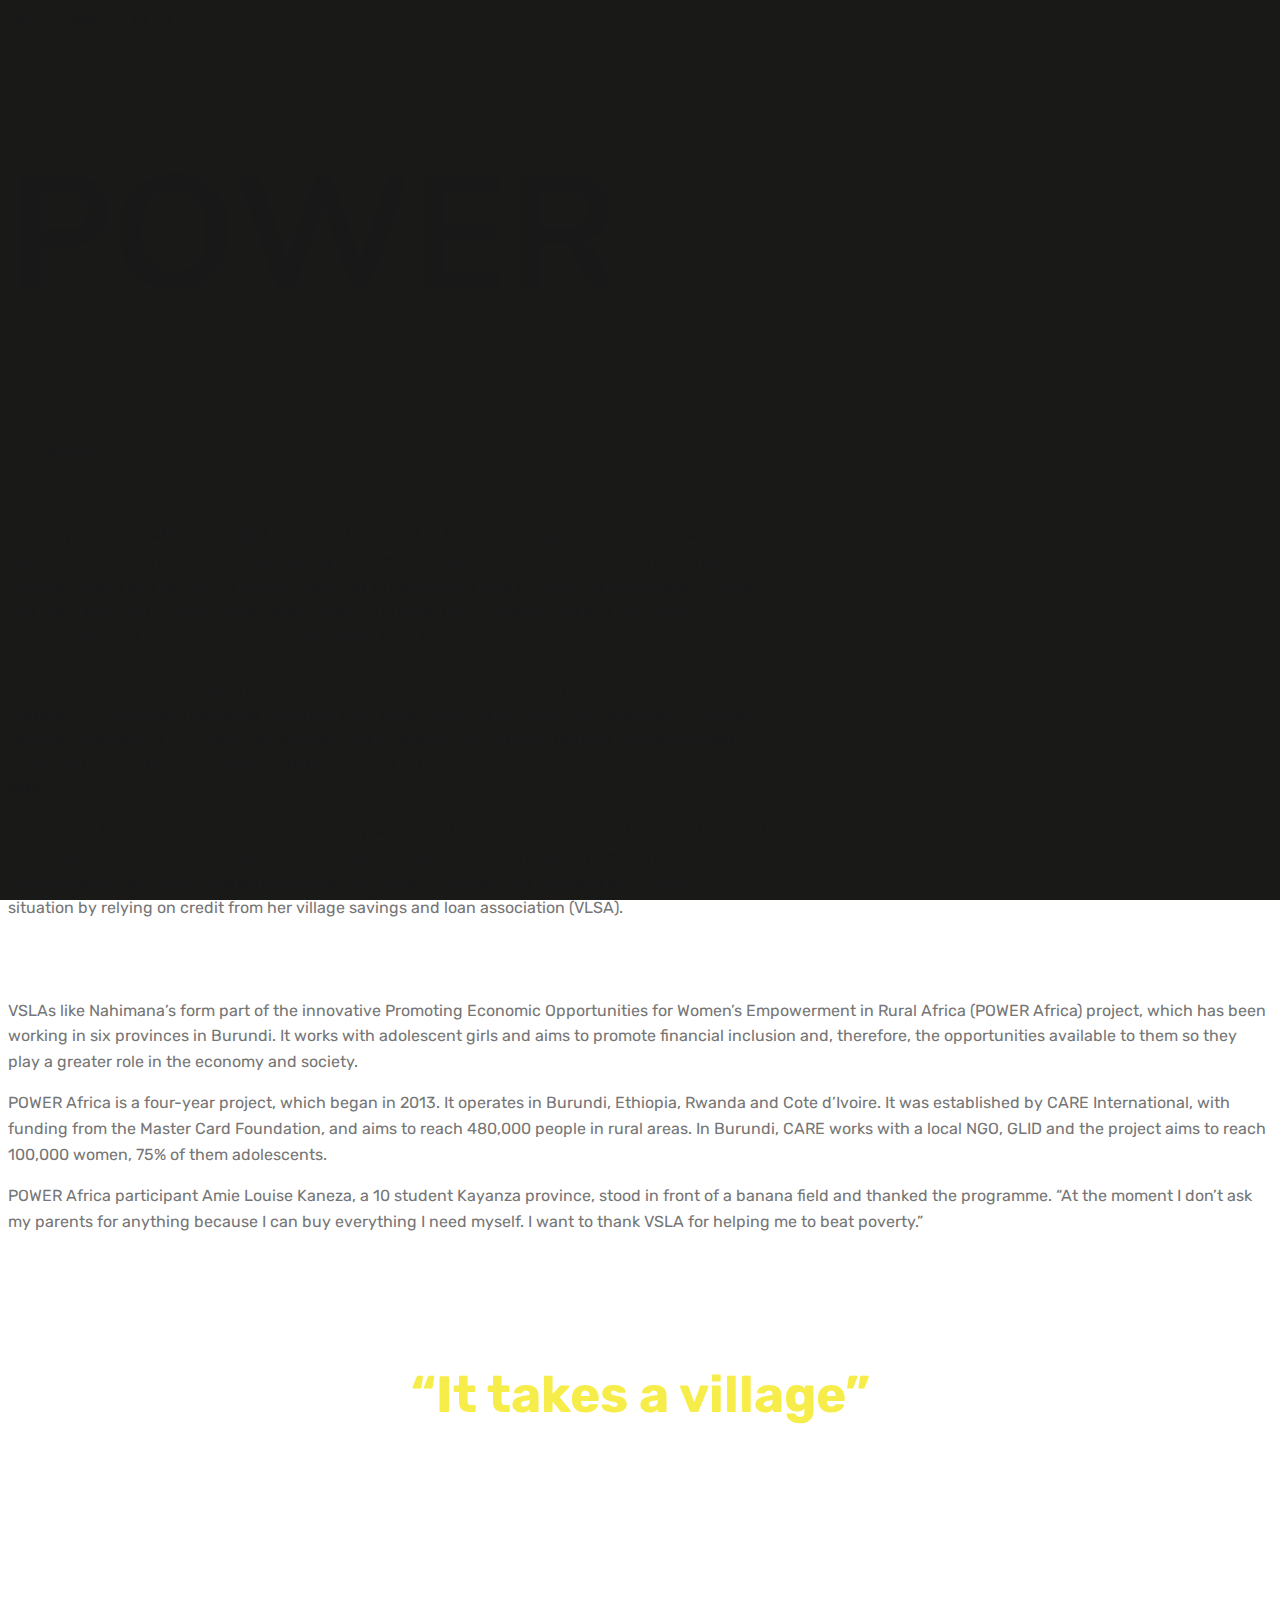
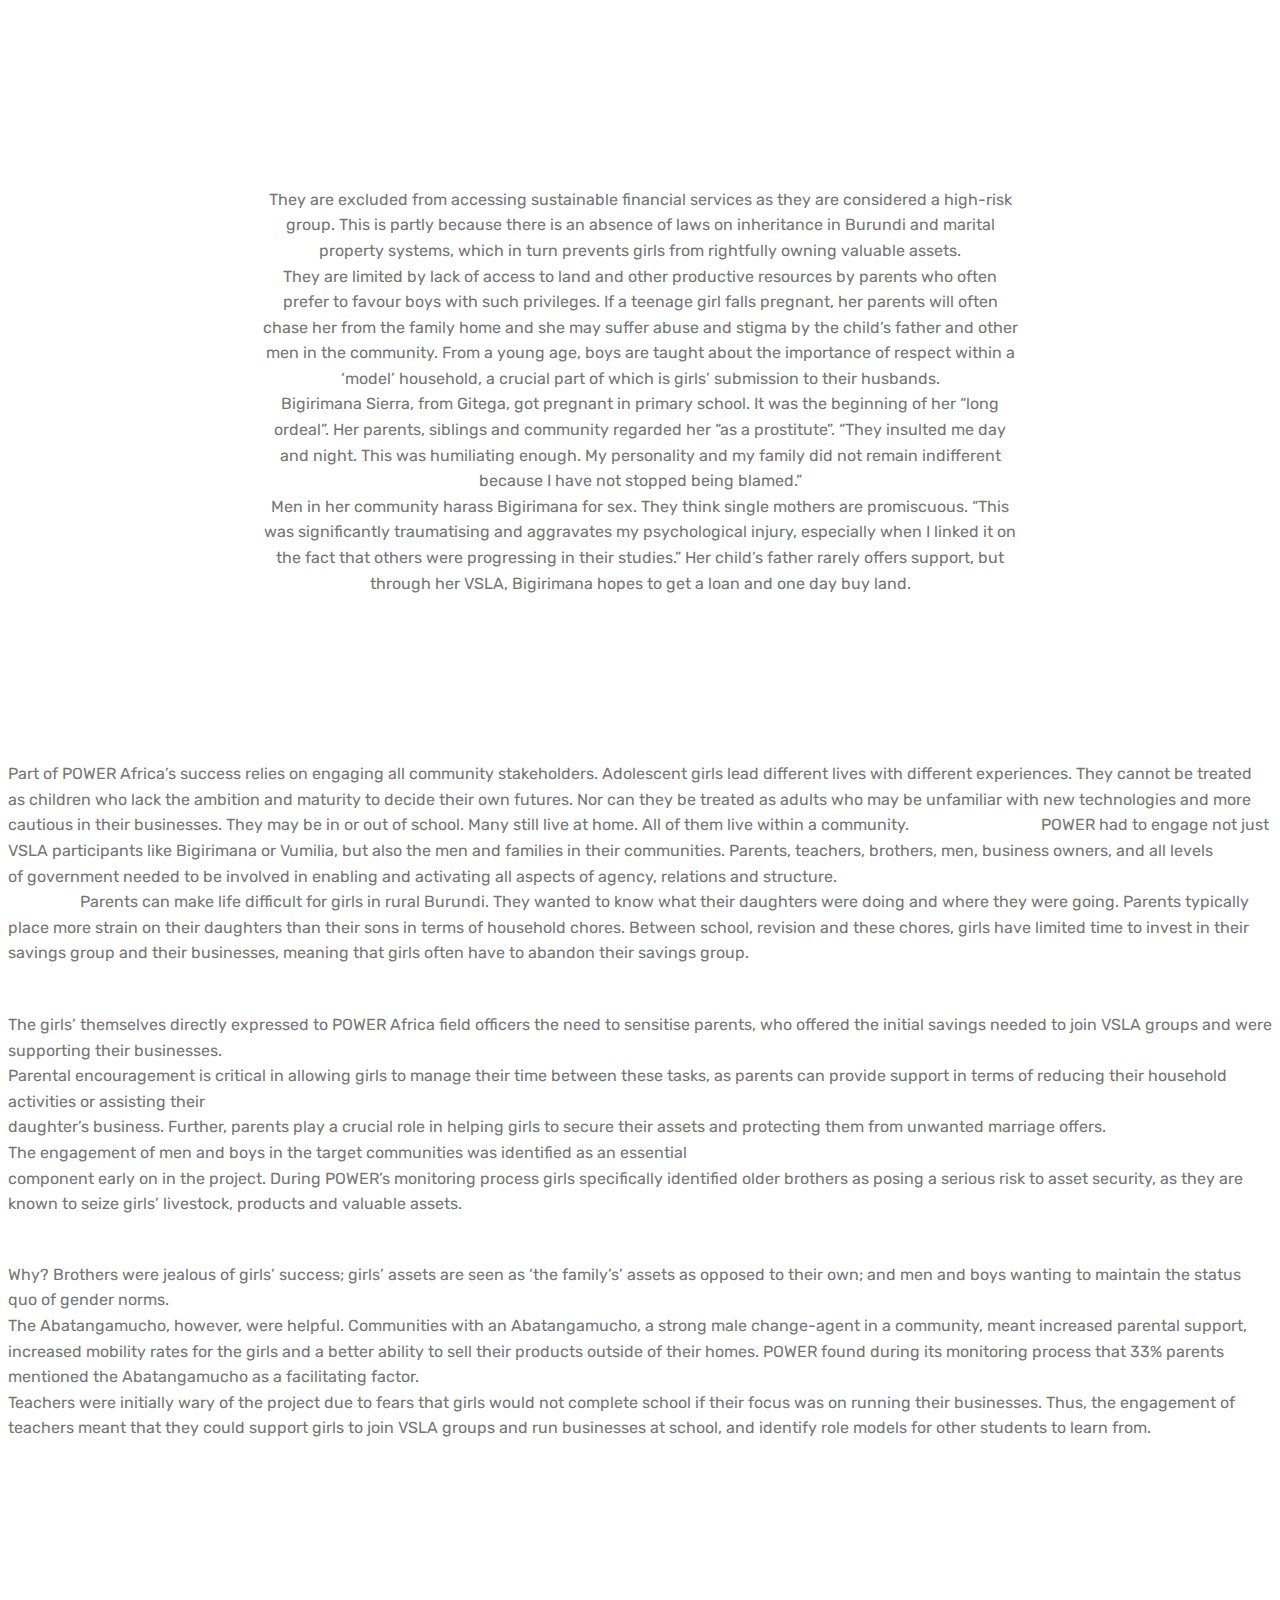
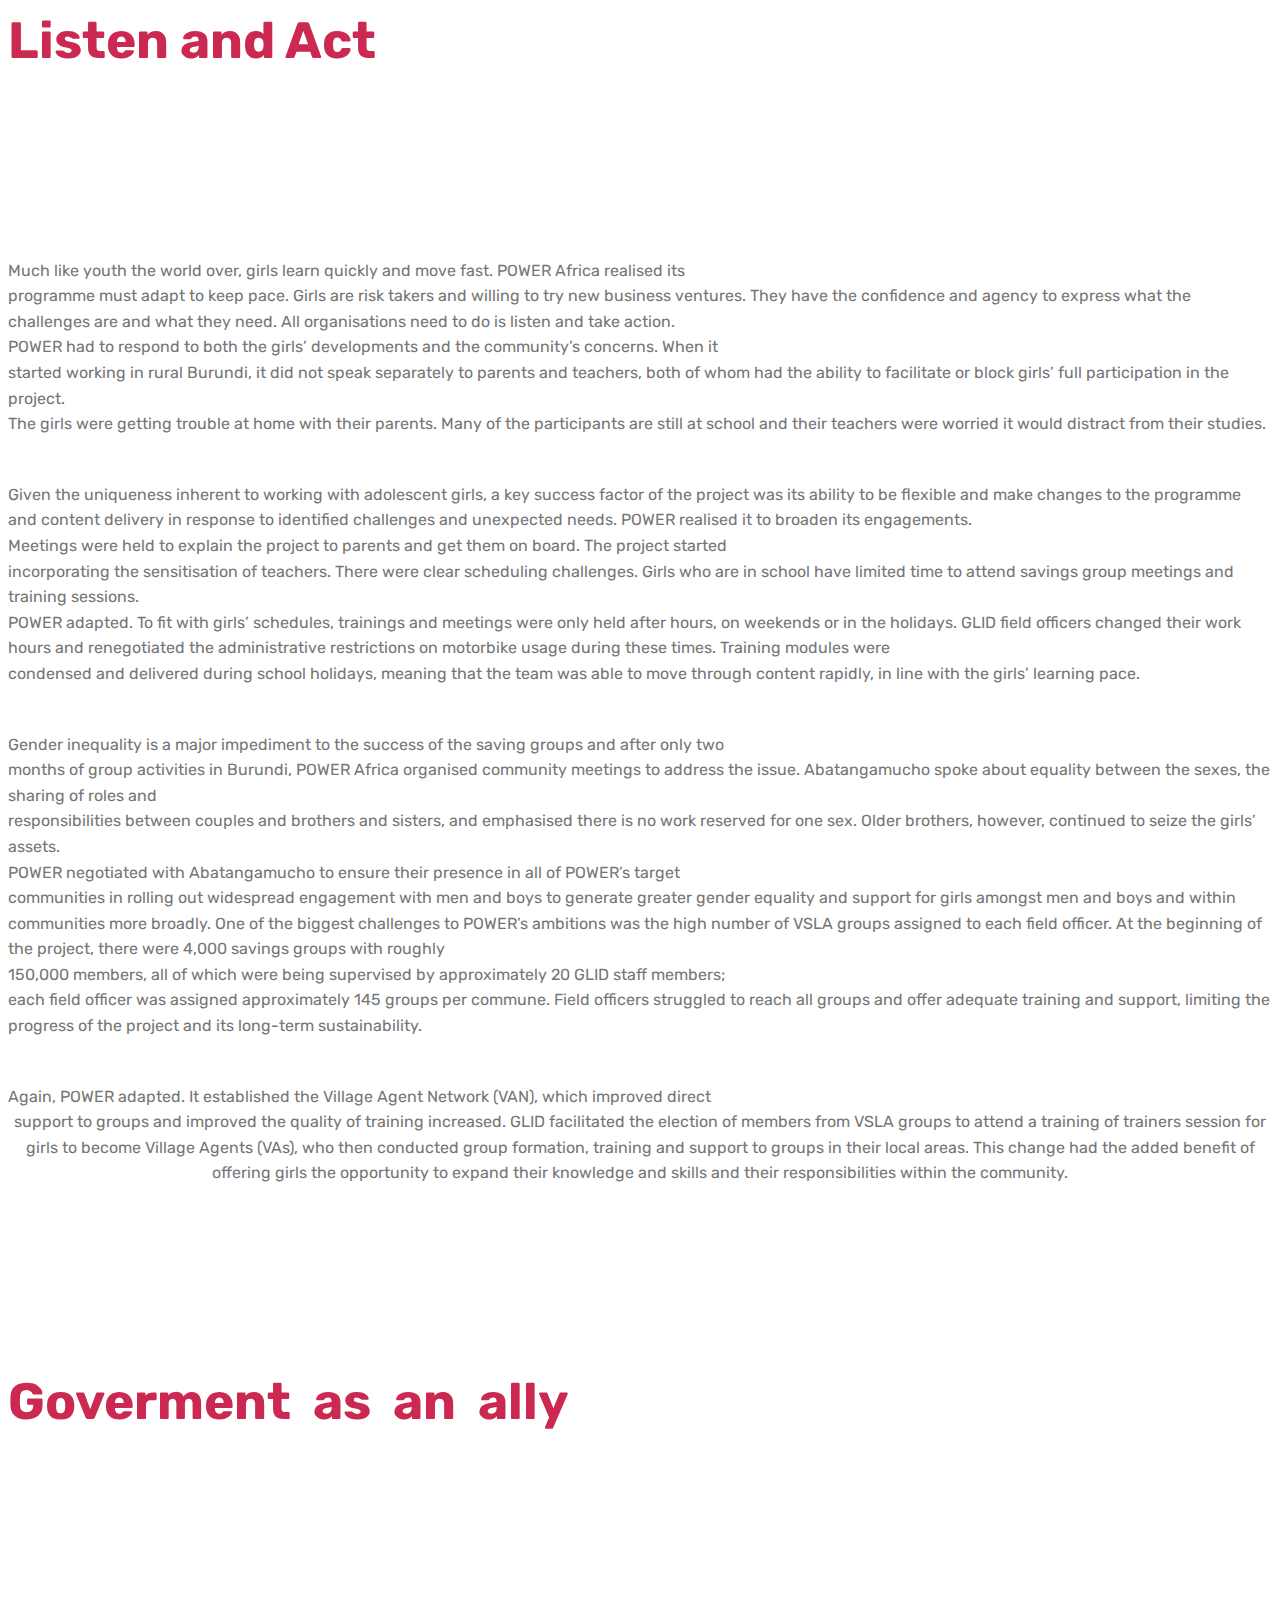
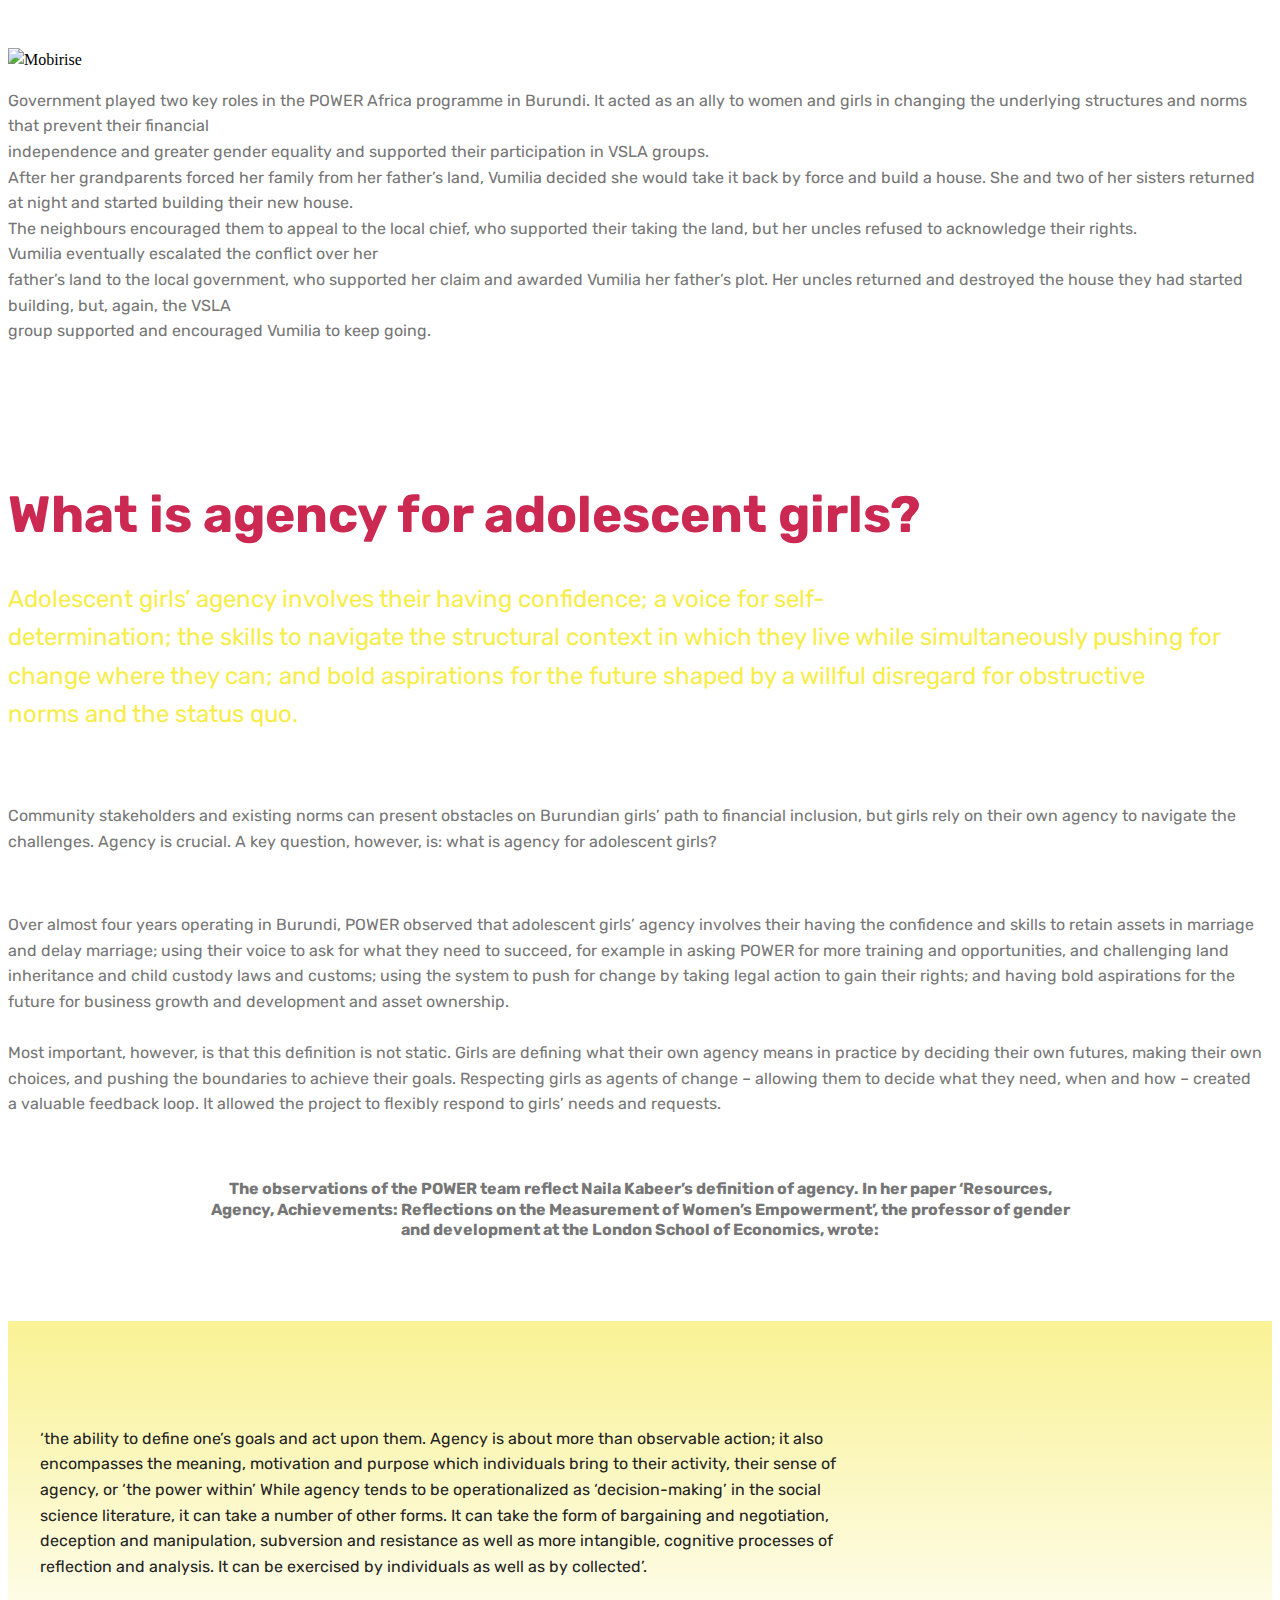
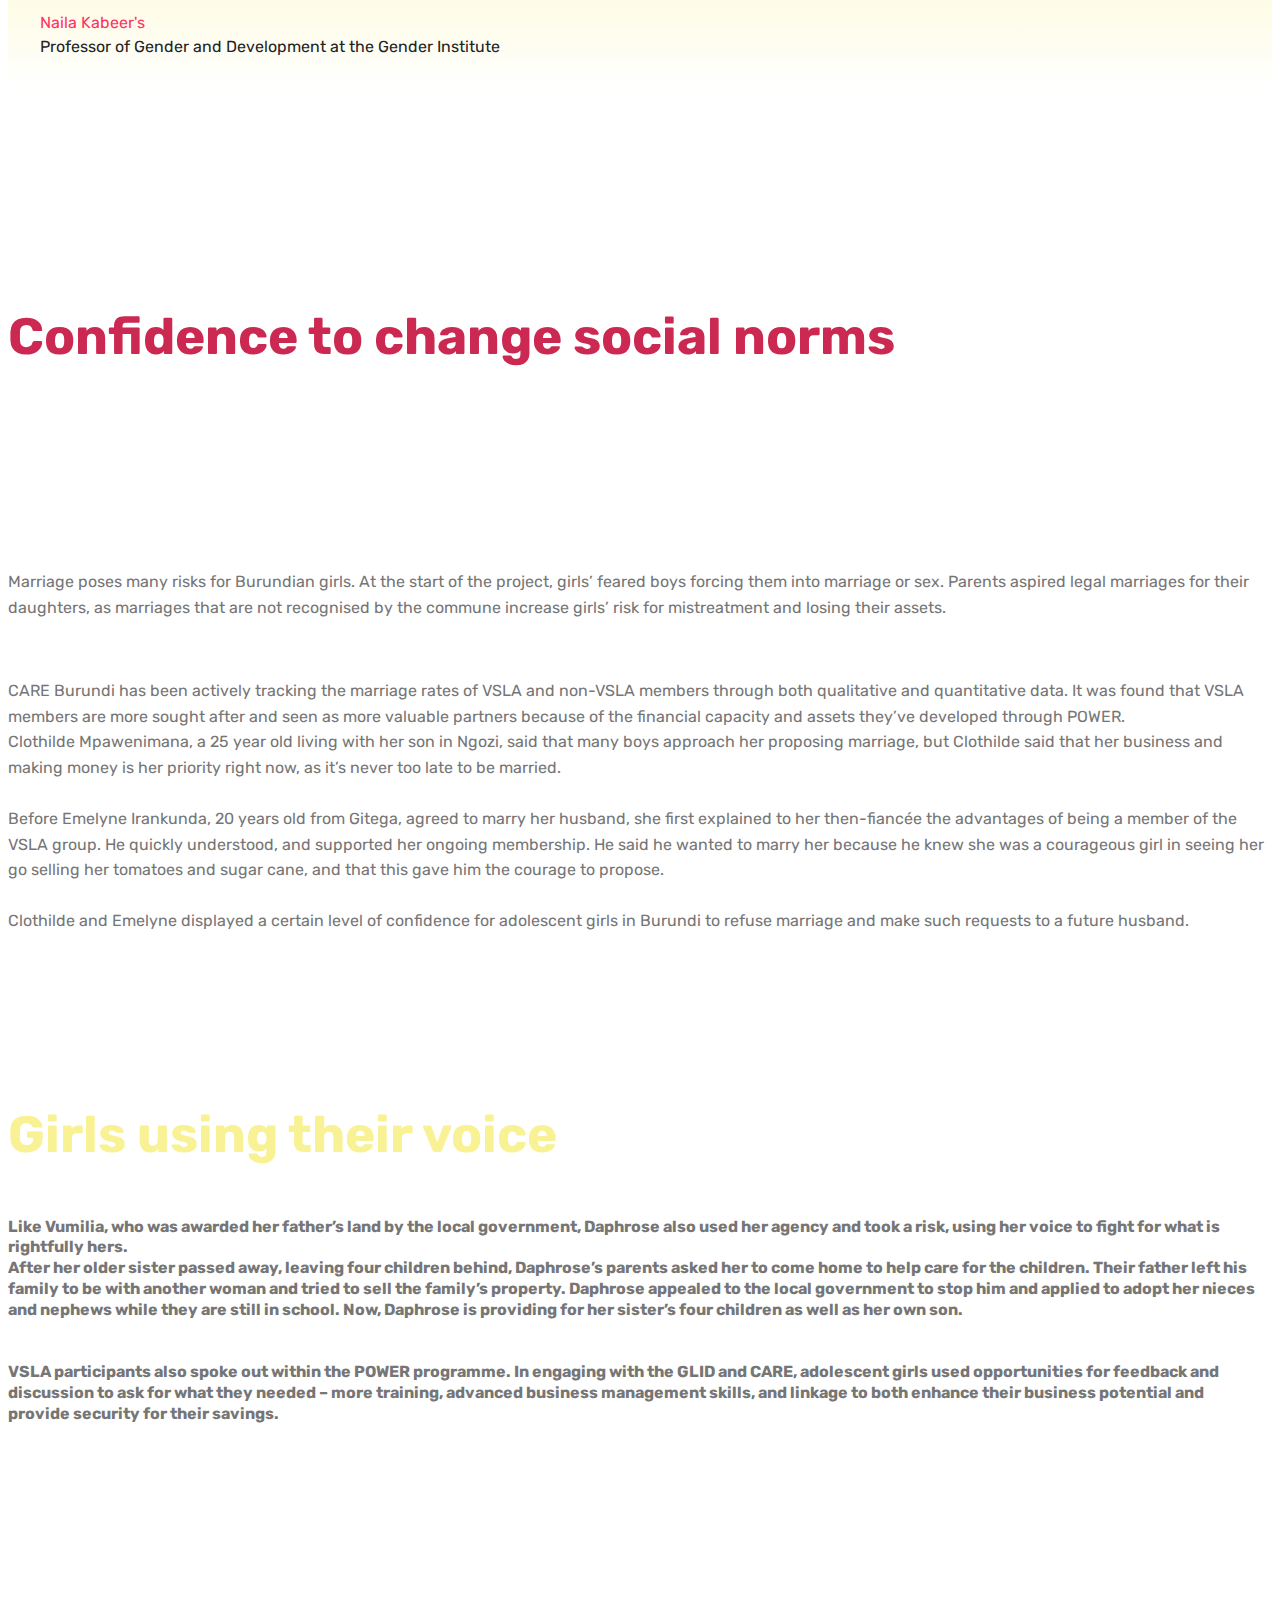
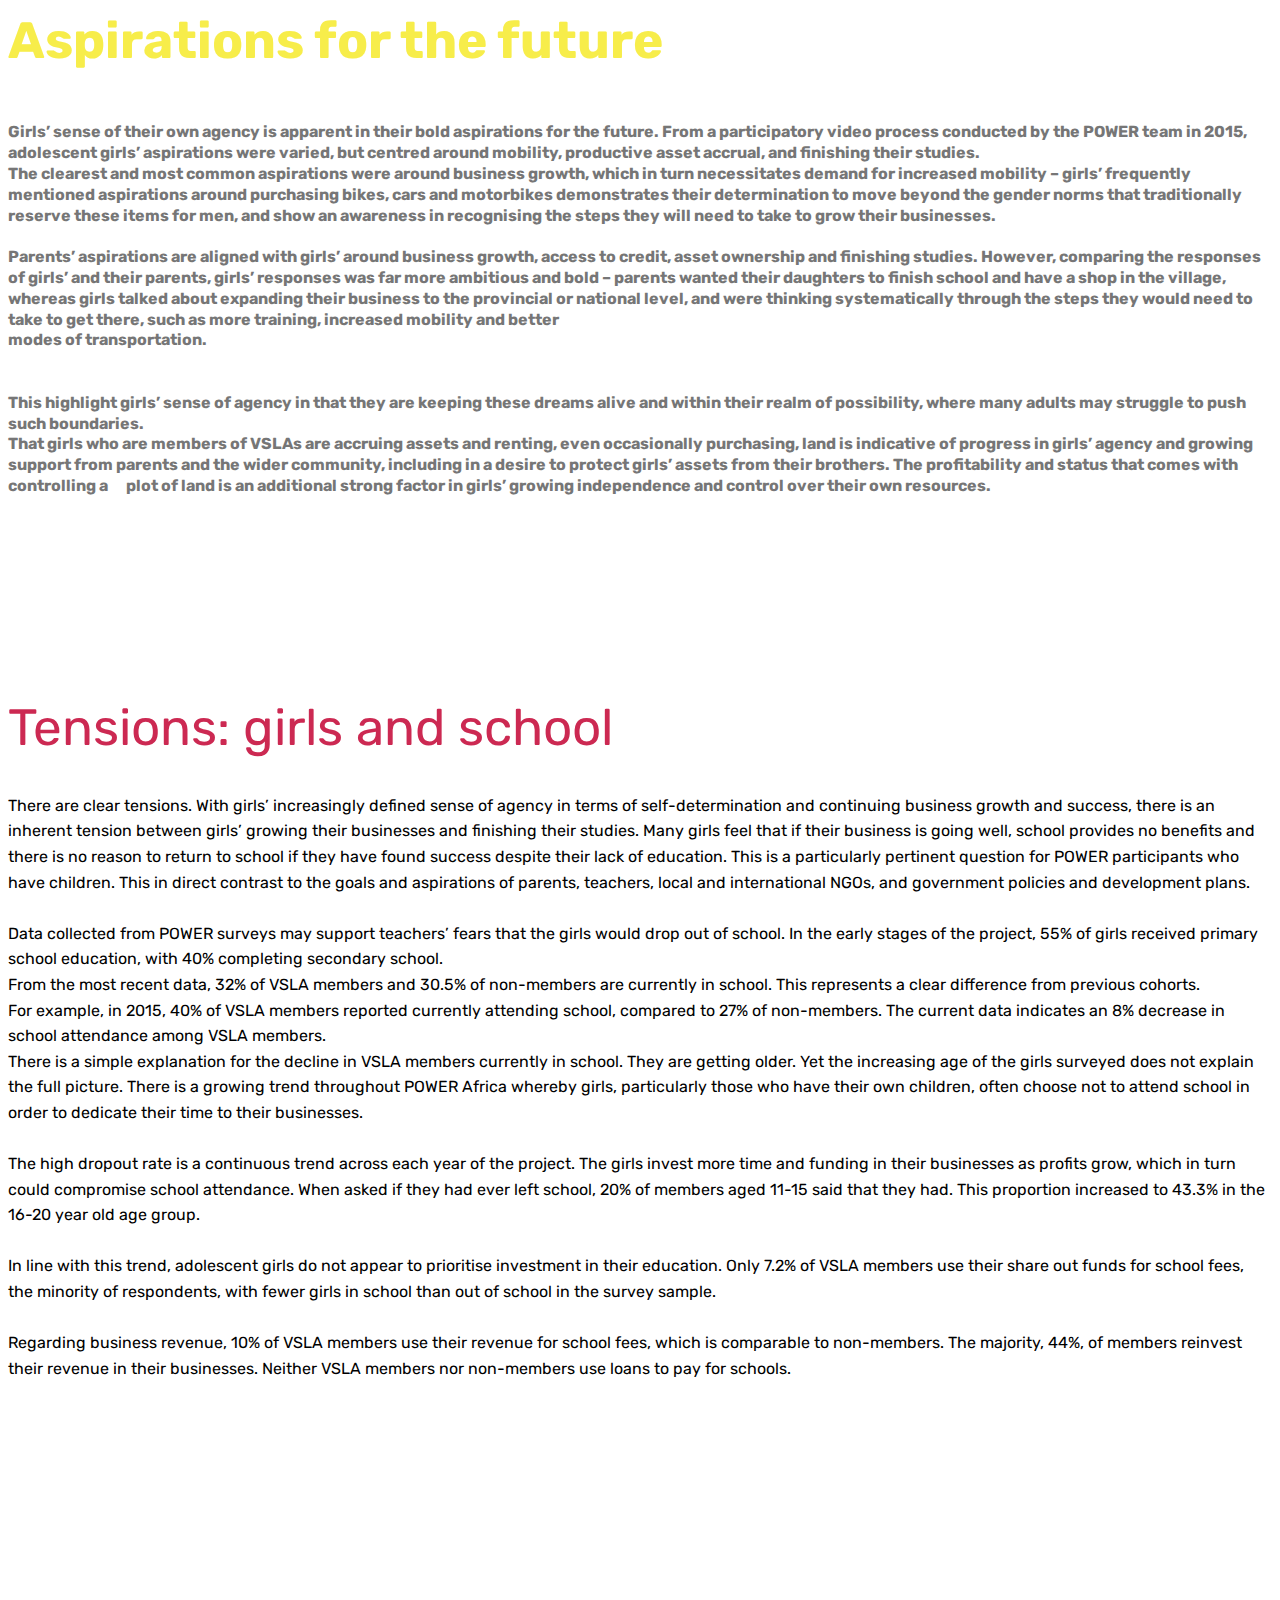
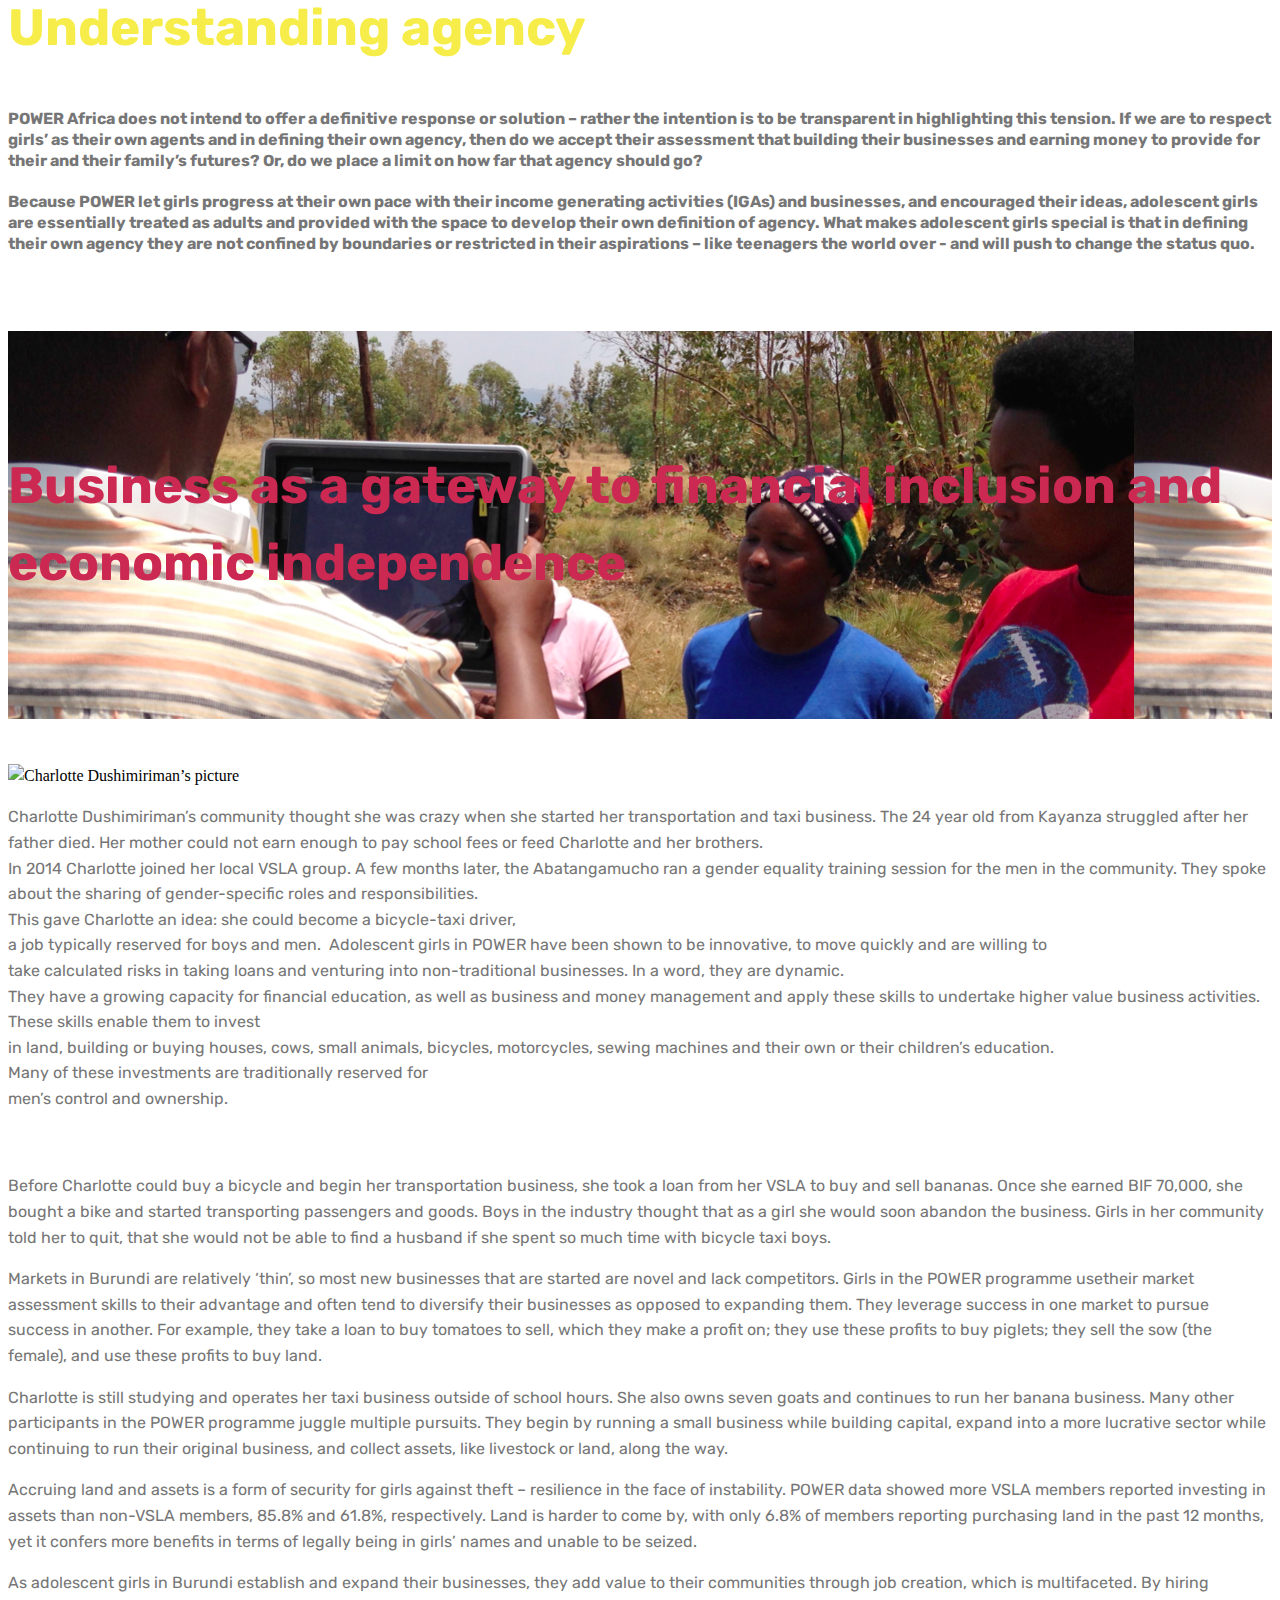
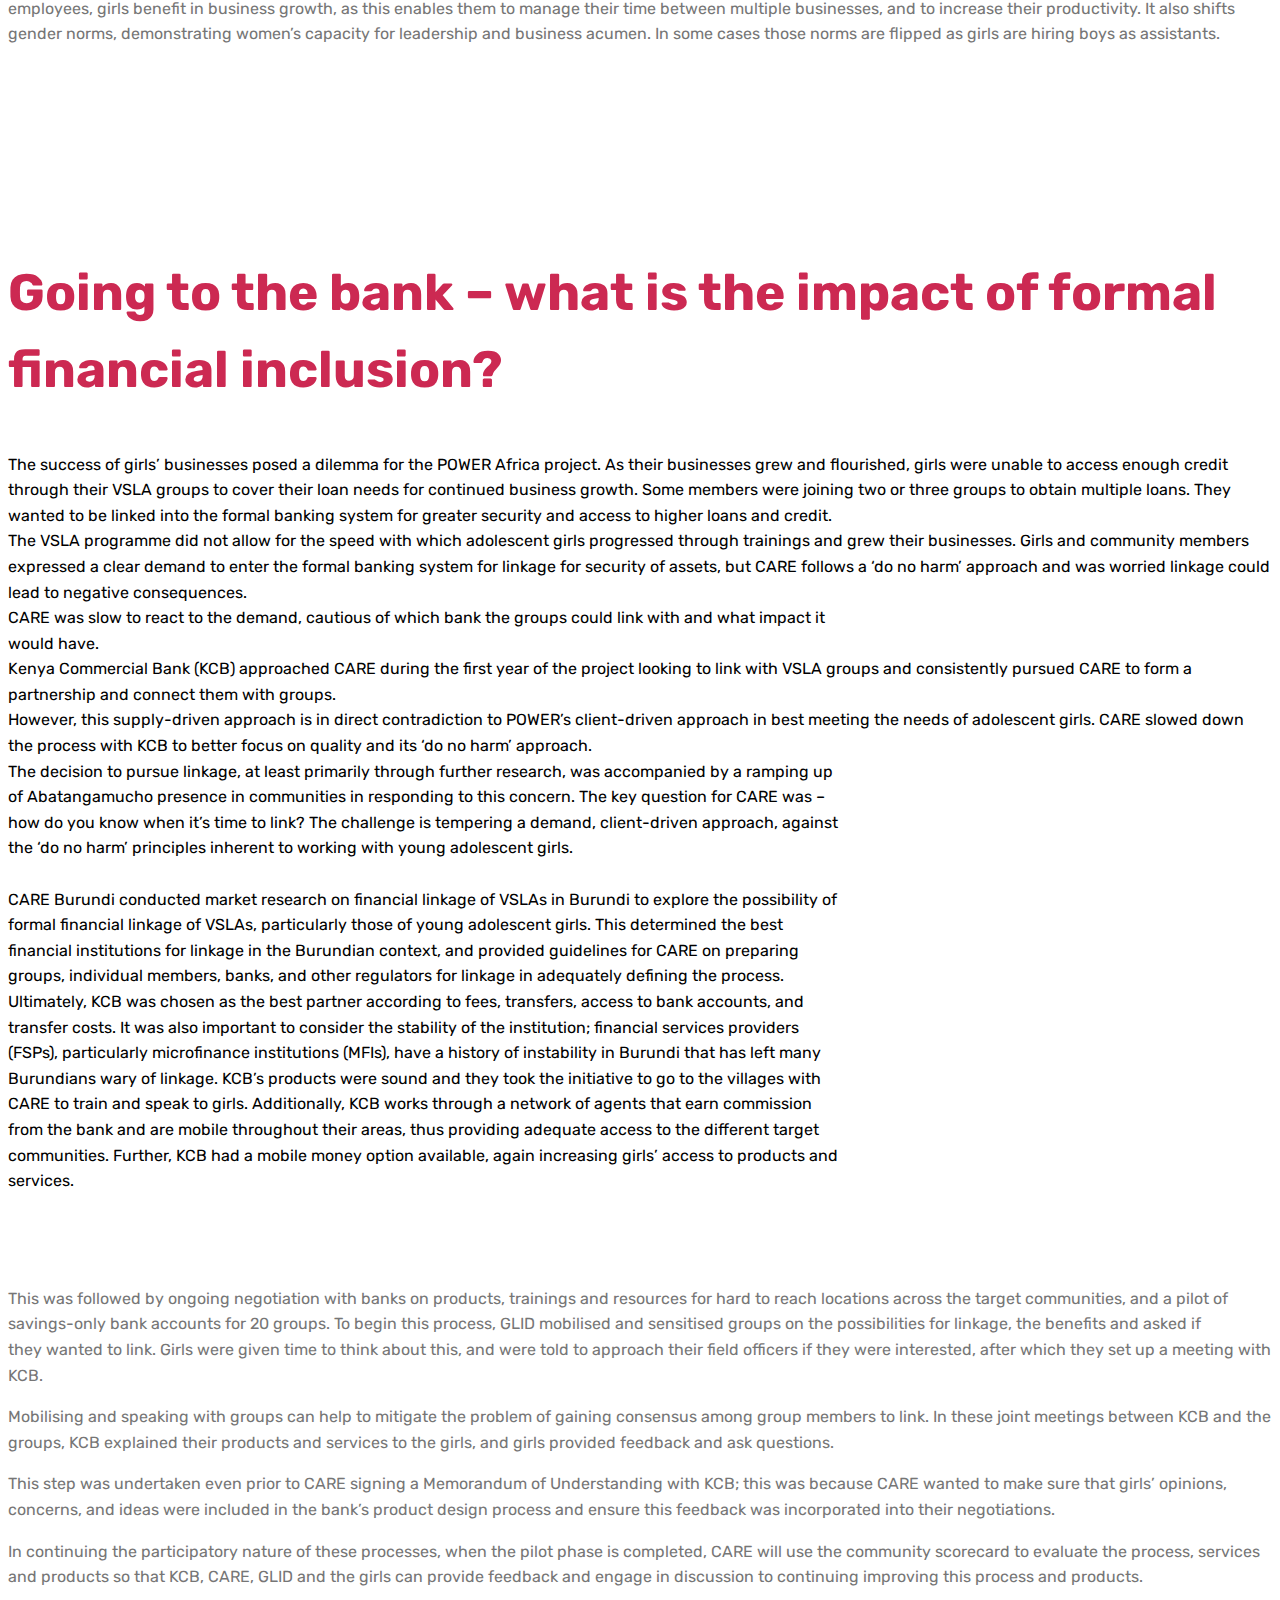
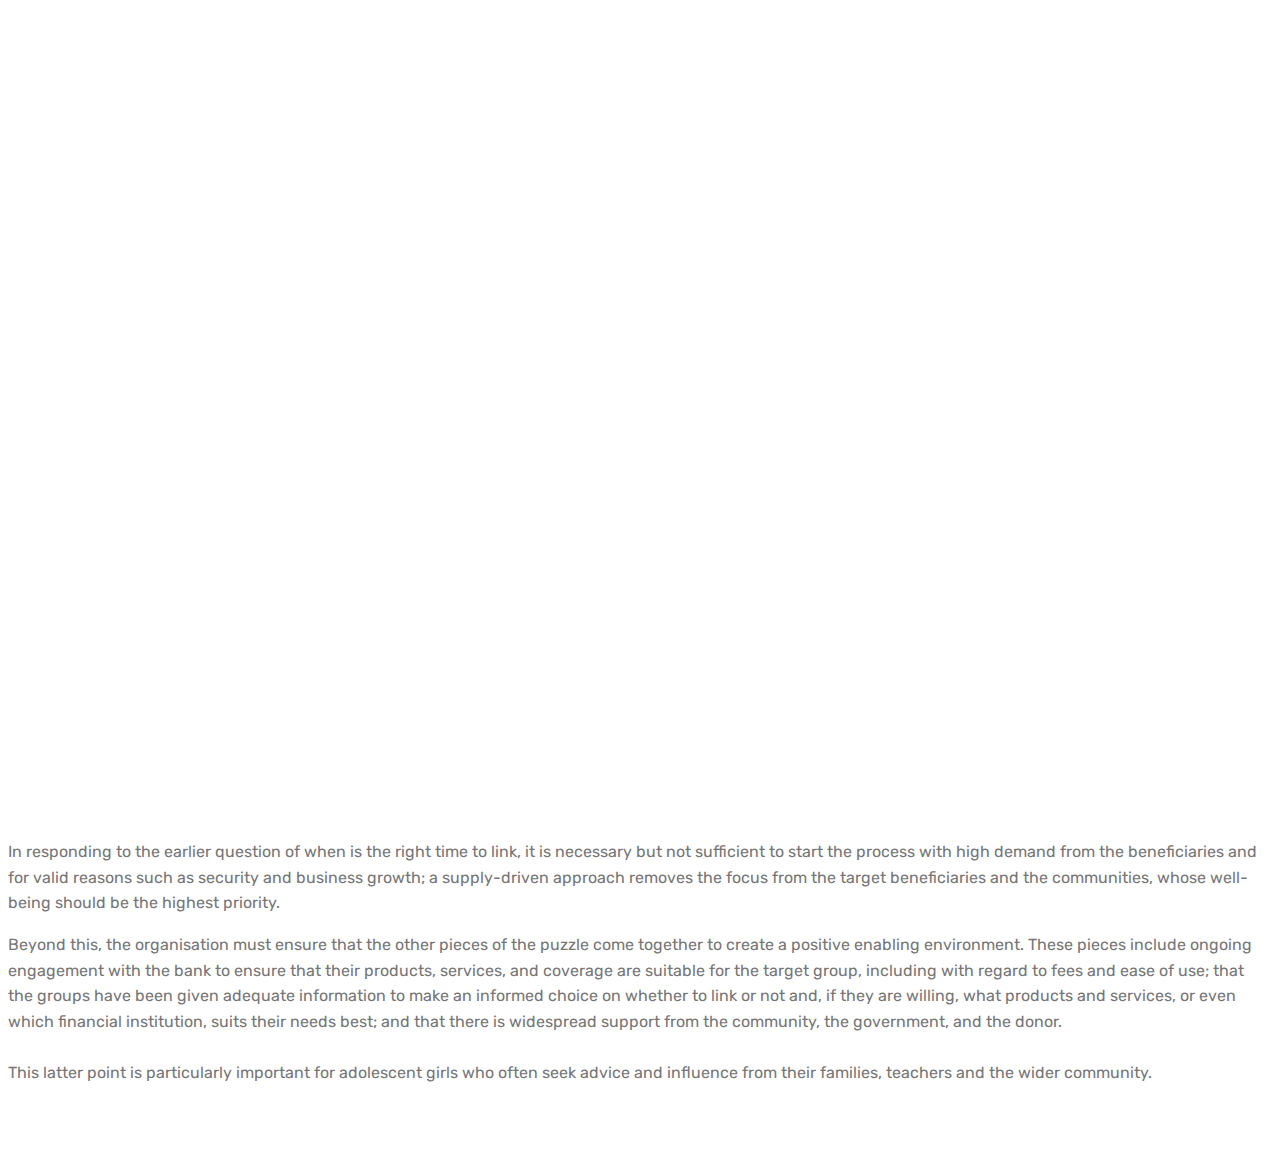
==== index.html @ cad8667a "create github pages" ====
<!DOCTYPE html>
<html>
<head>
  <!-- Site made with Mobirise Website Builder v4.2.4, https://mobirise.com -->
  <meta charset="UTF-8">
  <meta http-equiv="X-UA-Compatible" content="IE=edge">
  <meta name="generator" content="Mobirise v4.2.4, mobirise.com">
  <meta name="viewport" content="width=device-width, initial-scale=1">
  <link rel="shortcut icon" href="assets/images/aline-ndowayezu-2-128x85-128x85.png" type="image/x-icon">
  <meta name="description" content="">
  <title>Home</title>
  <link rel="stylesheet" href="assets/web/assets/mobirise-icons/mobirise-icons.css">
  <link rel="stylesheet" href="assets/tether/tether.min.css">
  <link rel="stylesheet" href="assets/bootstrap/css/bootstrap.min.css">
  <link rel="stylesheet" href="assets/bootstrap/css/bootstrap-grid.min.css">
  <link rel="stylesheet" href="assets/bootstrap/css/bootstrap-reboot.min.css">
  <link rel="stylesheet" href="assets/socicon/css/styles.css">
  <link rel="stylesheet" href="assets/theme/css/style.css">
  <link rel="stylesheet" href="assets/mobirise/css/mbr-additional.css" type="text/css">
  
  
  
</head>
<body>
<section class="cid-quRlgpBrwp mbr-fullscreen mbr-parallax-background" id="header2-m" data-rv-view="581">

    

    <div class="mbr-overlay" style="opacity: 0.2; background-color: rgb(35, 35, 35);"></div>

    <div class="container align-center">
        <div class="row justify-content-md-center">
            <div class="mbr-white col-md-10">
                <h1 class="mbr-section-title mbr-bold pb-3 mbr-fonts-style display-1">
                    POWER</h1>
                
                
                
            </div>
        </div>
    </div>
    
</section>

<section class="engine"><a href="https://mobirise.co/a">free site builder</a></section><section class="mbr-section article content3 cid-quRqAIhsTI" id="content3-q" data-rv-view="584">
      
     

    <div class="container">
        <div class="media-container-row">
            <div class="row col-12 col-md-8">
                <div class="col-12 col-md-6 pr-lg-4 mbr-text mbr-fonts-style display-7"><div><span style="font-size: 1rem;">The 27-year- old’s father and eight of her brothers died at Mutabira refugee camp, on the Tanzanian</span><br></div><div>border. That is where the family fled during Burundi’s civil war. When Vumilia, her mother, three</div><div>younger sisters and remaining brother returned to her father’s land in 2009, her grandparents, who</div><div>had been farming the land, turned them away. To provide for her sisters, she and her mother</div><div>laboured for local merchants, transporting goods from field to market.</div><div><br></div></div>
                <div class="col-12 col-md-6 pl-lg-4 mbr-text mbr-fonts-style display-7">Vumilia Nahimana knows loss. In 2010, she and her brother took a bus from their home in<div>Bugurama, in Burundi’s Rumonge province. They were travelling to Bujumbura, the nation’s capital,</div><div>seeking treatment to his illness. Her brother died on the journey. Vumilia, terrified and devastated,</div><div>pretended her brother was asleep until they arrived in the city.</div></div>
            </div>
        </div>
    </div>
</section>

<section class="mbr-section content6 cid-quRqz0m64I" id="content6-p" data-rv-view="585">
    
     
    
    <div class="container">
        <div class="media-container-row">
            <div class="col-12 col-md-8">
                <div class="media-container-row">
                    <div class="mbr-figure" style="width: 75%;">
                      <img src="assets/images/vumilia-avec-ses-seours-power-burundi-800x533.png" alt="Mobirise" title="" media-simple="true">  
                    </div>
                    <div class="media-content">
                        <div class="mbr-section-text">
                            <p class="mbr-text mb-0 mbr-fonts-style display-7">Vumilia also knows gain. She finished secondary school and is studying at university. She established<br>a business with an annual turnover of BIF 1,000,000. Now she has a house, a farm, can afford<br>healthcare for her mother and school fees for her sisters. She said she was able to improve her<br>situation by relying on credit from her village savings and loan association (VLSA).</p>
                        </div>
                    </div>
                </div>
            </div>
        </div>
    </div>
</section>

<section class="mbr-section article content1 cid-quRtmXenr5" id="content1-s" data-rv-view="587">
    
     

    <div class="container">
        <div class="media-container-row">
            <div class="mbr-text col-12 col-md-8 mbr-fonts-style display-7"><p>VSLAs like Nahimana’s form part of the innovative Promoting Economic Opportunities for Women’s <span style="font-size: 1rem;">Empowerment in Rural Africa (POWER Africa) project, which has been working in six provinces in&nbsp;</span><span style="font-size: 1rem;">Burundi. It works with adolescent girls and aims to promote financial inclusion and, therefore, the&nbsp;</span><span style="font-size: 1rem;">opportunities available to them so they play a greater role in the economy and society.</span></p><p>POWER Africa is a four-year project, which began in 2013. It operates in Burundi, Ethiopia, Rwanda&nbsp;<span style="font-size: 1rem;">and Cote d’Ivoire. It was established by CARE International, with funding from the Master Card&nbsp;</span><span style="font-size: 1rem;">Foundation, and aims to reach 480,000 people in rural areas. In Burundi, CARE works with a local&nbsp;</span><span style="font-size: 1rem;">NGO, GLID and the project aims to reach 100,000 women, 75% of them adolescents.</span></p><p><span style="font-size: 1rem;">POWER Africa participant Amie Louise Kaneza, a 10 student Kayanza province, stood in front of a&nbsp;</span><span style="font-size: 1rem;">banana field and thanked the programme. “At the moment I don’t ask my parents for anything&nbsp;</span><span style="font-size: 1rem;">because I can buy everything I need myself. I want to thank VSLA for helping me to beat poverty.”</span></p></div>
        </div>
    </div>
</section>

<section class="header9 cid-quRuFkceiz mbr-fullscreen mbr-parallax-background" id="header9-v" data-rv-view="588">

    

    <div class="mbr-overlay" style="opacity: 0.5; background-color: rgb(0, 0, 0);">
    </div>

    <div class="container">
        <div class="media-container-column mbr-white col-md-8">
            
            <h3 class="mbr-section-subtitle align-left mbr-light pb-3 mbr-fonts-style display-2"><span style="font-style: normal;">“It takes a village”</span></h3>
            <p class="mbr-text align-left pb-3 mbr-fonts-style display-7">“When my parents learned that I was pregnant, they kicked me out of the house under the pretext that I couldn't give birth in their home,” said Daphrose [surname? – couldn’t find it as her inputs came from the data in French] from Ngozi.<br>In all aspects of life, adolescent girls in Burundi are at the mercy of inequitable rules and norms that favour boys and men. They face entrenched gender inequalities that prevent their achieving financial independence and business success.<br>Typically, Burundian society does not accept girls supporting themselves and gaining independence, as this pushes the envelope of acceptable gender norms and makes girls undesirable for marriage. &nbsp;CARE Burundi learned during the POWER Africa project that to overcome these obstacles, so that girls can lead themselves out of poverty, the support of the community, teachers, parents and brothers is crucial to girls’ stability and safety necessary to start businesses and invest their profits. Adolescent girls and some of their parents are determined to access opportunities and break the cycle of inequality, but rather than being offered support, they are often pressured into submission.</p>
            
        </div>
    </div>

    
</section>

<section class="header8 cid-quRyHOCZBK" id="header8-w" data-rv-view="591">

    

    

    <div class="container align-center">
        <div class="row justify-content-md-center">
            <div class="mbr-white col-md-10">
                
                <p class="mbr-text align-center py-2 mbr-fonts-style display-7">They are excluded from accessing sustainable financial services as they are considered a high-risk<br>group. This is partly because there is an absence of laws on inheritance in Burundi and marital<br>property systems, which in turn prevents girls from rightfully owning valuable assets.<br>They are limited by lack of access to land and other productive resources by parents who often<br>prefer to favour boys with such privileges. If a teenage girl falls pregnant, her parents will often<br>chase her from the family home and she may suffer abuse and stigma by the child’s father and other<br>men in the community. From a young age, boys are taught about the importance of respect within a<br>‘model’ household, a crucial part of which is girls’ submission to their husbands.<br>Bigirimana Sierra, from Gitega, got pregnant in primary school. It was the beginning of her “long<br>ordeal”. Her parents, siblings and community regarded her “as a prostitute”. “They insulted me day<br>and night. This was humiliating enough. My personality and my family did not remain indifferent<br>because I have not stopped being blamed.”<br>Men in her community harass Bigirimana for sex. They think single mothers are promiscuous. “This<br>was significantly traumatising and aggravates my psychological injury, especially when I linked it on<br>the fact that others were progressing in their studies.” Her child’s father rarely offers support, but<br>through her VSLA, Bigirimana hopes to get a loan and one day buy land.</p>
                <div class="mbr-media show-modal align-center py-2" data-modal=".modalWindow">
                         <span class="mbr-iconfont socicon-youtube socicon" media-simple="true"></span>
                </div>
                
                
            </div>
        </div>
    </div>
    <div>
        <div class="modalWindow" style="display: none;">
            <div class="modalWindow-container">
                <div class="modalWindow-video-container">
                    <div class="modalWindow-video">
                        <iframe width="100%" height="100%" frameborder="0" allowfullscreen="1" data-src="https://youtu.be/dO8o95SJXa4"></iframe>
                    </div>
                    <a class="close" role="button" data-dismiss="modal">
                        <span aria-hidden="true" class="mbri-close mbr-iconfont closeModal"></span>
                        <span class="sr-only">Close</span>
                    </a>
                </div>
            </div>
        </div>
    </div>
</section>

<section class="mbr-section article content1 cid-quRB2KchMB" id="content1-11" data-rv-view="594">
    
     

    <div class="container">
        <div class="media-container-row">
            <div class="mbr-text col-12 col-md-8 mbr-fonts-style display-7"><p>Part of POWER Africa’s success relies on engaging all community stakeholders. Adolescent girls lead&nbsp;<span style="font-size: 1rem;">different lives with different experiences. They cannot be treated as children who lack the ambition&nbsp;</span><span style="font-size: 1rem;">and maturity to decide their own futures. Nor can they be treated as adults who may be unfamiliar&nbsp;</span><span style="font-size: 1rem;">with new technologies and more cautious in their businesses. They may be in or out of school. Many&nbsp;</span><span style="font-size: 1rem;">still live at home. All of them live within a community. &nbsp; &nbsp; &nbsp; &nbsp; &nbsp; &nbsp; &nbsp; &nbsp; &nbsp; &nbsp; &nbsp; &nbsp; &nbsp; &nbsp; &nbsp; &nbsp; </span><span style="font-size: 1rem;">POWER had to engage not just VSLA participants like Bigirimana or Vumilia, but also the men and&nbsp;</span><span style="font-size: 1rem;">families in their communities. Parents, teachers, brothers, men, business owners, and all levels of&nbsp;</span><span style="font-size: 1rem;">government needed to be involved in enabling and activating all aspects of agency, relations and&nbsp;</span><span style="font-size: 1rem;">structure. &nbsp; &nbsp; &nbsp; &nbsp; &nbsp; &nbsp; &nbsp; &nbsp; &nbsp; &nbsp; &nbsp; &nbsp; &nbsp; &nbsp; &nbsp; &nbsp; &nbsp; &nbsp; &nbsp; &nbsp; &nbsp; &nbsp; &nbsp; &nbsp; &nbsp; &nbsp; &nbsp; &nbsp; &nbsp; &nbsp; &nbsp; &nbsp; &nbsp; &nbsp; &nbsp; &nbsp; &nbsp; &nbsp; &nbsp; &nbsp; &nbsp; &nbsp; &nbsp; &nbsp; &nbsp; &nbsp; &nbsp; &nbsp; &nbsp; &nbsp; &nbsp; &nbsp; &nbsp; &nbsp; &nbsp; &nbsp; &nbsp; &nbsp; &nbsp; &nbsp; &nbsp; &nbsp; &nbsp; </span><span style="font-size: 1rem;">Parents can make life difficult for girls in rural Burundi. They wanted to know what their daughters&nbsp;</span><span style="font-size: 1rem;">were doing and where they were going. Parents typically place more strain on their daughters than&nbsp;</span><span style="font-size: 1rem;">their sons in terms of household chores. Between school, revision and these chores, girls have&nbsp;</span><span style="font-size: 1rem;">limited time to invest in their savings group and their businesses, meaning that girls often have to&nbsp;</span><span style="font-size: 1rem;">abandon their savings group.</span></p></div>
        </div>
    </div>
</section>

<section class="mbr-section article content1 cid-quRB3fV7SP" id="content1-12" data-rv-view="595">
    
     

    <div class="container">
        <div class="media-container-row">
            <div class="mbr-text col-12 col-md-8 mbr-fonts-style display-7">The girls’ themselves directly expressed to POWER Africa field officers the need to sensitise parents,&nbsp;<span style="font-size: 1rem;">who offered the initial savings needed to join VSLA groups and were supporting their businesses.</span><div>Parental encouragement is critical in allowing girls to manage their time between these tasks, as&nbsp;<span style="font-size: 1rem;">parents can provide support in terms of reducing their household activities or assisting their</span></div><div>daughter’s business. Further, parents play a crucial role in helping girls to secure their assets and&nbsp;<span style="font-size: 1rem;">protecting them from unwanted marriage offers.</span></div><div>The engagement of men and boys in the target communities was identified as an essential</div><div>component early on in the project. During POWER’s monitoring process girls specifically identified&nbsp;<span style="font-size: 1rem;">older brothers as posing a serious risk to asset security, as they are known to seize girls’ livestock,&nbsp;</span><span style="font-size: 1rem;">products and valuable assets.</span></div></div>
        </div>
    </div>
</section>

<section class="mbr-section article content1 cid-quRC5c1kk3" id="content1-15" data-rv-view="596">
    
     

    <div class="container">
        <div class="media-container-row">
            <div class="mbr-text col-12 col-md-8 mbr-fonts-style display-7">Why? Brothers were jealous of girls’ success; girls’ assets are seen as ‘the family’s’ assets as opposed&nbsp;<span style="font-size: 1rem;">to their own; and men and boys wanting to maintain the status quo of gender norms.</span><div>The Abatangamucho, however, were helpful. Communities with an Abatangamucho, a strong male&nbsp;<span style="font-size: 1rem;">change-agent in a community, meant increased parental support, increased mobility rates for the&nbsp;</span><span style="font-size: 1rem;">girls and a better ability to sell their products outside of their homes. POWER found during its&nbsp;</span><span style="font-size: 1rem;">monitoring process that 33% parents mentioned the Abatangamucho as a facilitating factor.</span></div><div>Teachers were initially wary of the project due to fears that girls would not complete school if their&nbsp;<span style="font-size: 1rem;">focus was on running their businesses. Thus, the engagement of teachers meant that they could&nbsp;</span><span style="font-size: 1rem;">support girls to join VSLA groups and run businesses at school, and identify role models for other&nbsp;</span><span style="font-size: 1rem;">students to learn from.</span></div></div>
        </div>
    </div>
</section>

<section class="mbr-section content5 cid-quRDpM1Tmq mbr-parallax-background" id="content5-16" data-rv-view="597">

    

    <div class="mbr-overlay" style="opacity: 0.5; background-color: rgb(35, 35, 35);">
    </div>

    <div class="container">
        <div class="media-container-row">
            <div class="title col-12 col-md-8">
                <h2 class="align-center mbr-bold mbr-white pb-3 mbr-fonts-style display-2">
                    Listen and Act</h2>
                <h3 class="mbr-section-subtitle align-center mbr-light mbr-white pb-3 mbr-fonts-style display-5"></h3>
                
                
            </div>
        </div>
    </div>
</section>

<section class="mbr-section article content1 cid-quRDOw0F68" id="content1-17" data-rv-view="600">
    
     

    <div class="container">
        <div class="media-container-row">
            <div class="mbr-text col-12 col-md-8 mbr-fonts-style display-7">Much like youth the world over, girls learn quickly and move fast. POWER Africa realised its<div>programme must adapt to keep pace. Girls are risk takers and willing to try new business ventures.&nbsp;<span style="font-size: 1rem;">They have the confidence and agency to express what the challenges are and what they need. All&nbsp;</span><span style="font-size: 1rem;">organisations need to do is listen and take action.</span></div><div>POWER had to respond to both the girls’ developments and the community’s concerns. When it</div><div>started working in rural Burundi, it did not speak separately to parents and teachers, both of whom&nbsp;<span style="font-size: 1rem;">had the ability to facilitate or block girls’ full participation in the project.</span></div><div>The girls were getting trouble at home with their parents. Many of the participants are still at school&nbsp;<span style="font-size: 1rem;">and their teachers were worried it would distract from their studies.</span></div></div>
        </div>
    </div>
</section>

<section class="mbr-section article content1 cid-quRDPpFrOm" id="content1-18" data-rv-view="601">
    
     

    <div class="container">
        <div class="media-container-row">
            <div class="mbr-text col-12 col-md-8 mbr-fonts-style display-7">Given the uniqueness inherent to working with adolescent girls, a key success factor of the project&nbsp;<span style="font-size: 1rem;">was its ability to be flexible and make changes to the programme and content delivery in response&nbsp;</span><span style="font-size: 1rem;">to identified challenges and unexpected needs. POWER realised it to broaden its engagements.</span><div>Meetings were held to explain the project to parents and get them on board. The project started</div><div>incorporating the sensitisation of teachers. There were clear scheduling challenges. Girls who are in&nbsp;<span style="font-size: 1rem;">school have limited time to attend savings group meetings and training sessions.</span></div><div>POWER adapted. To fit with girls’ schedules, trainings and meetings were only held after hours, on&nbsp;<span style="font-size: 1rem;">weekends or in the holidays. GLID field officers changed their work hours and renegotiated the&nbsp;</span><span style="font-size: 1rem;">administrative restrictions on motorbike usage during these times. Training modules were</span></div><div>condensed and delivered during school holidays, meaning that the team was able to move through&nbsp;<span style="font-size: 1rem;">content rapidly, in line with the girls’ learning pace.</span></div></div>
        </div>
    </div>
</section>

<section class="mbr-section article content1 cid-quRDPVnUJa" id="content1-19" data-rv-view="602">
    
     

    <div class="container">
        <div class="media-container-row">
            <div class="mbr-text col-12 col-md-8 mbr-fonts-style display-7">Gender inequality is a major impediment to the success of the saving groups and after only two<div>months of group activities in Burundi, POWER Africa organised community meetings to address the&nbsp;<span style="font-size: 1rem;">issue. Abatangamucho spoke about equality between the sexes, the sharing of roles and</span></div><div>responsibilities between couples and brothers and sisters, and emphasised there is no work reserved&nbsp;<span style="font-size: 1rem;">for one sex. Older brothers, however, continued to seize the girls’ assets.</span></div><div>POWER negotiated with Abatangamucho to ensure their presence in all of POWER’s target</div><div>communities in rolling out widespread engagement with men and boys to generate greater gender&nbsp;<span style="font-size: 1rem;">equality and support for girls amongst men and boys and within communities more broadly.&nbsp;</span><span style="font-size: 1rem;">One of the biggest challenges to POWER’s ambitions was the high number of VSLA groups assigned&nbsp;</span><span style="font-size: 1rem;">to each field officer. At the beginning of the project, there were 4,000 savings groups with roughly</span></div><div><span style="font-size: 1rem;">150,000 members, all of which were being supervised by approximately 20 GLID staff members;</span><br></div><div>each field officer was assigned approximately 145 groups per commune. Field officers struggled to&nbsp;<span style="font-size: 1rem;">reach all groups and offer adequate training and support, limiting the progress of the project and its&nbsp;</span><span style="font-size: 1rem;">long-term sustainability.</span></div></div>
        </div>
    </div>
</section>

<section class="mbr-section article content1 cid-quRFeC0CEA" id="content1-1a" data-rv-view="603">
    
     

    <div class="container">
        <div class="media-container-row">
            <div class="mbr-text col-12 col-md-8 mbr-fonts-style display-7">Again, POWER adapted. It established the Village Agent Network (VAN), which improved direct<div>support to groups and improved the quality of training increased. GLID facilitated the election of&nbsp;<span style="font-size: 1rem;">members from VSLA groups to attend a training of trainers session for girls to become Village Agents&nbsp;</span><span style="font-size: 1rem;">(VAs), who then conducted group formation, training and support to groups in their local areas. This&nbsp;</span><span style="font-size: 1rem;">change had the added benefit of offering girls the opportunity to expand their knowledge and skills&nbsp;</span><span style="font-size: 1rem;">and their responsibilities within the community.</span></div></div>
        </div>
    </div>
</section>

<section class="mbr-section content5 cid-quRFA4pI4r mbr-parallax-background" id="content5-1b" data-rv-view="604">

    

    

    <div class="container">
        <div class="media-container-row">
            <div class="title col-12 col-md-8">
                <h2 class="align-center mbr-bold mbr-white pb-3 mbr-fonts-style display-2">
                    Goverment &nbsp;as &nbsp;an &nbsp;ally</h2>
                
                
                
            </div>
        </div>
    </div>
</section>

<section class="header3 cid-quRGaPCCFC" id="header3-1c" data-rv-view="607">

    

    

    <div class="container">
        <div class="media-container-row">
            <div class="mbr-figure" style="width: 100%;">
                <img src="assets/images/screen-shot-2017-09-10-at-23.43.06-1089x595.png" alt="Mobirise" title="" media-simple="true">
            </div>

            <div class="media-content">
                
                
                <div class="mbr-section-text mbr-white pb-3 ">
                    <p class="mbr-text mbr-fonts-style display-7">Government played two key roles in the POWER Africa programme in Burundi. It acted as an ally to women and girls in changing the underlying structures and norms that prevent their financial<br>independence and greater gender equality and supported their participation in VSLA groups.<br>After her grandparents forced her family from her father’s land, Vumilia decided she would take it back by force and build a house. She and two of her sisters returned at night and started building their new house.<br>The neighbours encouraged them to appeal to the local chief, who supported their taking the land, but her uncles refused to acknowledge their rights. <br>Vumilia eventually escalated the conflict over her<br>father’s land to the local government, who supported her claim and awarded Vumilia her father’s plot. Her uncles returned and destroyed the house they had started building, but, again, the VSLA<br>group supported and encouraged Vumilia to keep going.</p>
                </div>
                
            </div>
        </div>
    </div>

</section>

<section class="cid-quRH7OiWYO mbr-fullscreen mbr-parallax-background" id="header2-1d" data-rv-view="610">

    

    <div class="mbr-overlay" style="opacity: 0.5; background-color: rgb(206, 191, 175);"></div>

    <div class="container align-center">
        <div class="row justify-content-md-center">
            <div class="mbr-white col-md-10">
                <h1 class="mbr-section-title mbr-bold pb-3 mbr-fonts-style display-2">What is agency for adolescent girls?</h1>
                
                <p class="mbr-text pb-3 mbr-fonts-style display-5">Adolescent girls’ agency involves their having confidence; a voice for self-<br>determination; the skills to navigate the structural context in which they live while simultaneously pushing for change where they can; and bold aspirations for the future shaped by a willful disregard for obstructive<br>norms and the status quo.</p>
                
            </div>
        </div>
    </div>
    
</section>

<section class="mbr-section article content1 cid-quRIjAdQ2g" id="content1-1e" data-rv-view="613">
    
     

    <div class="container">
        <div class="media-container-row">
            <div class="mbr-text col-12 col-md-8 mbr-fonts-style display-7"><p>Community stakeholders and existing norms can present obstacles on Burundian girls’ path to financial&nbsp;<span style="font-size: 1rem;">inclusion, but girls rely on their own agency to navigate the challenges. Agency is crucial. A key question,&nbsp;</span><span style="font-size: 1rem;">however, is: what is agency for adolescent girls?</span></p><p><span style="font-size: 1rem;"><br></span></p><div>Over almost four years operating in Burundi, POWER observed that adolescent girls’ agency involves their&nbsp;<span style="font-size: 1rem;">having the confidence and skills to retain assets in marriage and delay marriage; using their voice to ask for&nbsp;</span><span style="font-size: 1rem;">what they need to succeed, for example in asking POWER for more training and opportunities, and challenging&nbsp;</span><span style="font-size: 1rem;">land inheritance and child custody laws and customs; using the system to push for change by taking legal&nbsp;</span><span style="font-size: 1rem;">action to gain their rights; and having bold aspirations for the future for business growth and development and&nbsp;</span><span style="font-size: 1rem;">asset ownership.&nbsp;</span></div><div><span style="font-size: 1rem;"><br></span><span style="font-size: 1rem;">Most important, however, is that this definition is not static. Girls are defining what their own agency means in&nbsp;</span><span style="font-size: 1rem;">practice by deciding their own futures, making their own choices, and pushing the boundaries to achieve their&nbsp;</span><span style="font-size: 1rem;">goals. Respecting girls as agents of change – allowing them to decide what they need, when and how – created</span></div><div>a valuable feedback loop. It allowed the project to flexibly respond to girls’ needs and requests.</div><p></p></div>
        </div>
    </div>
</section>

<section class="testimonials5 cid-quRJ4guqaw" id="testimonials5-1g" data-rv-view="614">

    

    
    <div class="container">
        <div class="media-container-row">
            <div class="title col-12 align-center">
                
                <h3 class="mbr-section-subtitle mbr-light pb-3 mbr-fonts-style display-7">The observations of the POWER team reflect Naila Kabeer’s definition of agency. In her paper ‘Resources,<div>Agency, Achievements: Reflections on the Measurement of Women’s Empowerment’, the professor of gender</div><div>and development at the London School of Economics, wrote:</div></h3>
            </div>
        </div>
    </div>

    <div class="container">
        <div class="media-container-column">
            

            
        <div class="mbr-testimonial align-center col-12 col-md-10">
                <div class="panel-item">
                    <div class="card-block">
                        <div class="testimonial-photo">
                            <a href="http://www.lse.ac.uk/gender/assets/images/people/Images-Faculty/Naila-Kabeer-Cropped-200x200.jpg"><img src="assets/images/naila-kabeer-cropped-200x200.jpg" alt="" title="" media-simple="true"></a>
                        </div>
                        <p class="mbr-text mbr-fonts-style mbr-white display-7">‘the ability to define one’s goals and act upon them. Agency is about more than observable action; it also<br>encompasses the meaning, motivation and purpose which individuals bring to their activity, their sense of<br>agency, or ‘the power within’ While agency tends to be operationalized as ‘decision-making’ in the social<br>science literature, it can take a number of other forms. It can take the form of bargaining and negotiation,<br>deception and manipulation, subversion and resistance as well as more intangible, cognitive processes of<br>reflection and analysis. It can be exercised by individuals as well as by collected’.</p>
                    </div>
                    <div class="card-footer">
                        <div class="mbr-author-name mbr-bold mbr-fonts-style mbr-white display-7">
                             Naila Kabeer's</div>
                        <small class="mbr-author-desc mbr-italic mbr-light mbr-fonts-style mbr-white display-7">
                               Professor of Gender and Development at the Gender Institute
                        </small>
                    </div>
                </div>
            </div></div>
    </div>   
</section>

<section class="mbr-section content5 cid-quUdGDAQcp mbr-parallax-background" id="content5-1h" data-rv-view="620">

    

    <div class="mbr-overlay" style="opacity: 0.6; background-color: rgb(255, 255, 255);">
    </div>

    <div class="container">
        <div class="media-container-row">
            <div class="title col-12 col-md-8">
                <h2 class="align-center mbr-bold mbr-white pb-3 mbr-fonts-style display-2">Confidence to change social norms</h2>
                <h3 class="mbr-section-subtitle align-center mbr-light mbr-white pb-3 mbr-fonts-style display-5"></h3>
                
                
            </div>
        </div>
    </div>
</section>

<section class="mbr-section article content1 cid-quUdZihVQ5" id="content1-1i" data-rv-view="623">
    
     

    <div class="container">
        <div class="media-container-row">
            <div class="mbr-text col-12 col-md-8 mbr-fonts-style display-7"><p>Marriage poses many risks for Burundian girls. At the start of the project, girls’ feared boys forcing them into&nbsp;<span style="font-size: 1rem;">marriage or sex. Parents aspired legal marriages for their daughters, as marriages that are not recognised by&nbsp;</span><span style="font-size: 1rem;">the commune increase girls’ risk for mistreatment and losing their assets.</span></p><p><span style="font-size: 1rem;"><br></span></p><div>CARE Burundi has been actively tracking the marriage rates of VSLA and non-VSLA members through both&nbsp;<span style="font-size: 1rem;">qualitative and quantitative data. It was found that VSLA members are more sought after and seen as more&nbsp;</span><span style="font-size: 1rem;">valuable partners because of the financial capacity and assets they’ve developed through POWER.</span></div><div>Clothilde Mpawenimana, a 25 year old living with her son in Ngozi, said that many boys approach her&nbsp;<span style="font-size: 1rem;">proposing marriage, but Clothilde said that her business and making money is her priority right now, as it’s&nbsp;</span><span style="font-size: 1rem;">never too late to be married.</span></div><div><span style="font-size: 1rem;"><br></span></div><div>Before Emelyne Irankunda, 20 years old from Gitega, agreed to marry her husband, she first explained to her&nbsp;<span style="font-size: 1rem;">then-fiancée the advantages of being a member of the VSLA group. He quickly understood, and supported her&nbsp;</span><span style="font-size: 1rem;">ongoing membership. He said he wanted to marry her because he knew she was a courageous girl in seeing&nbsp;</span><span style="font-size: 1rem;">her go selling her tomatoes and sugar cane, and that this gave him the courage to propose.&nbsp;</span></div><div><span style="font-size: 1rem;"><br></span><span style="font-size: 1rem;">Clothilde and Emelyne displayed a certain level of confidence for adolescent girls in Burundi to refuse marriage&nbsp;</span><span style="font-size: 1rem;">and make such requests to a future husband.</span></div><p></p></div>
        </div>
    </div>
</section>

<section class="mbr-section content4 cid-quUeJcW26H" id="content4-1j" data-rv-view="624">

    

    <div class="container">
        <div class="media-container-row">
            <div class="title col-12 col-md-8">
                <h2 class="align-center pb-3 mbr-fonts-style display-2">Girls using their voice</h2>
                <h3 class="mbr-section-subtitle align-center mbr-light mbr-fonts-style display-7">Like Vumilia, who was awarded her father’s land by the local government, Daphrose also used her agency and took a risk, using her voice to fight for what is rightfully hers.<div>After her older sister passed away, leaving four children behind, Daphrose’s parents asked her to come home&nbsp;<span style="font-size: 1rem;">to help care for the children. Their father left his family to be with another woman and tried to sell the family’s&nbsp;</span><span style="font-size: 1rem;">property. Daphrose appealed to the local government to stop him and applied to adopt her nieces and&nbsp;</span><span style="font-size: 1rem;">nephews while they are still in school. Now, Daphrose is providing for her sister’s four children as well as her&nbsp;</span><span style="font-size: 1rem;">own son.</span></div><br><div><span style="font-size: 1rem;"><br></span></div><div>VSLA participants also spoke out within the POWER programme. In engaging with the GLID and CARE,&nbsp;<span style="font-size: 1rem;">adolescent girls used opportunities for feedback and discussion to ask for what they needed – more training,&nbsp;</span><span style="font-size: 1rem;">advanced business management skills, and linkage to both enhance their business potential and provide&nbsp;</span><span style="font-size: 1rem;">security for their savings.</span></div></h3>
                
            </div>
        </div>
    </div>
</section>

<section class="mbr-section content4 cid-quUf8kOCzj" id="content4-1k" data-rv-view="626">

    

    <div class="container">
        <div class="media-container-row">
            <div class="title col-12 col-md-8">
                <h2 class="align-center pb-3 mbr-fonts-style display-2">Aspirations for the future</h2>
                <h3 class="mbr-section-subtitle align-center mbr-light mbr-fonts-style display-7">Girls’ sense of their own agency is apparent in their bold aspirations for the future. From a participatory video process conducted by the POWER team in 2015, adolescent girls’ aspirations were varied, but centred around mobility, productive asset accrual, and finishing their studies.<div>The clearest and most common aspirations were around business growth, which in turn necessitates demand&nbsp;<span style="font-size: 1rem;">for increased mobility – girls’ frequently mentioned aspirations around purchasing bikes, cars and motorbikes&nbsp;</span><span style="font-size: 1rem;">demonstrates their determination to move beyond the gender norms that traditionally reserve these items for&nbsp;</span><span style="font-size: 1rem;">men, and show an awareness in recognising the steps they will need to take to grow their businesses.</span></div><div><br></div><div>Parents’ aspirations are aligned with girls’ around business growth, access to credit, asset ownership and&nbsp;<span style="font-size: 1rem;">finishing studies. However, comparing the responses of girls’ and their parents, girls’ responses was far more&nbsp;</span><span style="font-size: 1rem;">ambitious and bold – parents wanted their daughters to finish school and have a shop in the village, whereas&nbsp;</span><span style="font-size: 1rem;">girls talked about expanding their business to the provincial or national level, and were thinking systematically&nbsp;</span><span style="font-size: 1rem;">through the steps they would need to take to get there, such as more training, increased mobility and better</span></div><div>modes of transportation.</div><br><div><br></div><div>This highlight girls’ sense of agency in that they are keeping these dreams alive and within their realm of&nbsp;<span style="font-size: 1rem;">possibility, where many adults may struggle to push such boundaries.</span></div><div>That girls who are members of VSLAs are accruing assets and renting, even occasionally purchasing, land is&nbsp;<span style="font-size: 1rem;">indicative of progress in girls’ agency and growing support from parents and the wider community, including in&nbsp;</span><span style="font-size: 1rem;">a desire to protect girls’ assets from their brothers. The profitability and status that comes with controlling a &nbsp;</span>&nbsp;&nbsp;&nbsp;&nbsp;<span style="font-size: 1rem;">plot of land is an additional strong factor in girls’ growing independence and control over their own resources.</span></div></h3>
                
            </div>
        </div>
    </div>
</section>

<section class="header10 cid-quUkjdLcO8 mbr-parallax-background" id="header10-1u" data-rv-view="628">

    

    <div class="mbr-overlay" style="opacity: 0.3; background-color: rgb(0, 0, 0);">
    </div>

    <div class="container">
        <div class="media-container-column mbr-white col-lg-8 col-md-10 ml-auto">
            <h1 class="mbr-section-title align-right mbr-bold pb-3 mbr-fonts-style display-2"><span style="font-weight: normal;">Tensions: girls and school</span></h1>
            
            <p class="mbr-text align-right pb-3 mbr-fonts-style display-7">There are clear tensions. With girls’ increasingly defined sense of agency in terms of self-determination and continuing business growth and success, there is an inherent tension between girls’ growing their businesses and finishing their studies. Many girls feel that if their business is going well, school provides no benefits and there is no reason to return to school if they have found success despite their lack of education. This is a particularly pertinent question for POWER participants who have children. This in direct contrast to the goals and aspirations of parents, teachers, local and international NGOs, and government policies and development plans.<br><br>Data collected from POWER surveys may support teachers’ fears that the girls would drop out of school. In the early stages of the project, 55% of girls received primary school education, with 40% completing secondary school. <br>From the most recent data, 32% of VSLA members and 30.5% of non-members are currently in school. This represents a clear difference from previous cohorts. <br>For example, in 2015, 40% of VSLA members reported currently attending school, compared to 27% of non-members. The current data indicates an 8% decrease in school attendance among VSLA members. <br>There is a simple explanation for the decline in VSLA members currently in school. They are getting older. Yet the increasing age of the girls surveyed does not explain the full picture. There is a growing trend throughout POWER Africa whereby girls, particularly those who have their own children, often choose not to attend school in order to dedicate their time to their businesses.<br><br>The high dropout rate is a continuous trend across each year of the project. The girls invest more time and funding in their businesses as profits grow, which in turn could compromise school attendance. When asked if they had ever left school, 20% of members aged 11-15 said that they had. This proportion increased to 43.3% in the 16-20 year old age group.<br><br>In line with this trend, adolescent girls do not appear to prioritise investment in their education. Only 7.2% of VSLA members use their share out funds for school fees, the minority of respondents, with fewer girls in school than out of school in the survey sample.<br><br>Regarding business revenue, 10% of VSLA members use their revenue for school fees, which is comparable to non-members. The majority, 44%, of members reinvest their revenue in their businesses. Neither VSLA members nor non-members use loans to pay for schools.
            </p>
            
        </div>
    </div>

    
</section>

<section class="mbr-section content4 cid-quUmsv8Z8p" id="content4-1v" data-rv-view="631">

    

    <div class="container">
        <div class="media-container-row">
            <div class="title col-12 col-md-8">
                <h2 class="align-center pb-3 mbr-fonts-style display-2">Understanding agency</h2>
                <h3 class="mbr-section-subtitle align-center mbr-light mbr-fonts-style display-7">POWER Africa does not intend to offer a definitive response or solution – rather the intention is to be transparent in highlighting this tension. If we are to respect girls’ as their own agents and in defining their own agency, then do we accept their assessment that building their businesses and earning money to provide for their and their family’s futures? Or, do we place a limit on how far that agency should go?<div><br></div><div>Because POWER let girls progress at their own pace with their income generating activities (IGAs) and&nbsp;<span style="font-size: 1rem;">businesses, and encouraged their ideas, adolescent girls are essentially treated as adults and provided with the&nbsp;</span><span style="font-size: 1rem;">space to develop their own definition of agency. What makes adolescent girls special is that in defining their&nbsp;</span><span style="font-size: 1rem;">own agency they are not confined by boundaries or restricted in their aspirations – like teenagers the world&nbsp;</span><span style="font-size: 1rem;">over - and will push to change the status quo.</span></div></h3>
                
            </div>
        </div>
    </div>
</section>

<section class="mbr-section content5 cid-quUpfJOtYv mbr-parallax-background" id="content5-1w" data-rv-view="633">

    

    <div class="mbr-overlay" style="opacity: 0.4; background-color: rgb(35, 35, 35);">
    </div>

    <div class="container">
        <div class="media-container-row">
            <div class="title col-12 col-md-8">
                <h2 class="align-center mbr-bold mbr-white pb-3 mbr-fonts-style display-2">Business as a gateway to financial inclusion and economic independence</h2>
                <h3 class="mbr-section-subtitle align-center mbr-light mbr-white pb-3 mbr-fonts-style display-5"></h3>
                
                
            </div>
        </div>
    </div>
</section>

<section class="header3 cid-quUq8GgbjD" id="header3-1y" data-rv-view="636">

    

    

    <div class="container">
        <div class="media-container-row">
            <div class="mbr-figure" style="width: 100%;">
                <img src="assets/images/screen-shot-2017-09-11-at-11.01.15-603x452.png" alt="Charlotte Dushimiriman’s picture" title="Charlotte Dushimiriman’s" media-simple="true">
            </div>

            <div class="media-content">
                
                
                <div class="mbr-section-text mbr-white pb-3 ">
                    <p class="mbr-text mbr-fonts-style display-7">Charlotte Dushimiriman’s community thought she was crazy when she started her transportation and taxi business. The 24 year old from Kayanza struggled after her father died. Her mother could not earn enough to pay school fees or feed Charlotte and her brothers.<br>In 2014 Charlotte joined her local VSLA group. A few months later, the Abatangamucho ran a gender equality training session for the men in the community. They spoke about the sharing of gender-specific roles and responsibilities. <br>This gave Charlotte an idea: she could become a bicycle-taxi driver,<br>a job typically reserved for boys and men. &nbsp;Adolescent girls in POWER have been shown to be innovative, to move quickly and are willing to<br>take calculated risks in taking loans and venturing into non-traditional businesses. In a word, they are dynamic.<br>They have a growing capacity for financial education, as well as business and money management and apply these skills to undertake higher value business activities. These skills enable them to invest<br>in land, building or buying houses, cows, small animals, bicycles, motorcycles, sewing machines and their own or their children’s education. <br>Many of these investments are traditionally reserved for<br>men’s control and ownership.</p>
                </div>
                
            </div>
        </div>
    </div>

</section>

<section class="mbr-section article content1 cid-quUrYH9bHu" id="content1-1z" data-rv-view="639">
    
     

    <div class="container">
        <div class="media-container-row">
            <div class="mbr-text col-12 col-md-8 mbr-fonts-style display-7"><p>Before Charlotte could buy a bicycle and begin her transportation business, she took a loan from her&nbsp;<span style="font-size: 1rem;">VSLA to buy and sell bananas. Once she earned BIF 70,000, she bought a bike and started&nbsp;</span><span style="font-size: 1rem;">transporting passengers and goods. Boys in the industry thought that as a girl she would soon&nbsp;</span><span style="font-size: 1rem;">abandon the business. Girls in her community told her to quit, that she would not be able to find a&nbsp;</span><span style="font-size: 1rem;">husband if she spent so much time with bicycle taxi boys.</span></p><p><span style="font-size: 1rem;">Markets in Burundi are relatively ‘thin’, so most new businesses that are started are novel and lack&nbsp;</span><span style="font-size: 1rem;">competitors. Girls in the POWER programme usetheir market assessment skills to their advantage&nbsp;</span><span style="font-size: 1rem;">and often tend to diversify their businesses as opposed to expanding them. They leverage success in&nbsp;</span><span style="font-size: 1rem;">one market to pursue success in another. For example, they take a loan to buy tomatoes to sell,&nbsp;</span><span style="font-size: 1rem;">which they make a profit on; they use these profits to buy piglets; they sell the sow (the female), and&nbsp;</span><span style="font-size: 1rem;">use these profits to buy land.</span></p><p>Charlotte is still studying and operates her taxi business outside of school hours. She also owns&nbsp;<span style="font-size: 1rem;">seven goats and continues to run her banana business. Many other participants in the POWER&nbsp;</span><span style="font-size: 1rem;">programme juggle multiple pursuits. They begin by running a small business while building capital,&nbsp;</span><span style="font-size: 1rem;">expand into a more lucrative sector while continuing to run their original business, and collect&nbsp;</span><span style="font-size: 1rem;">assets, like livestock or land, along the way.</span></p><p><span style="font-size: 1rem;">Accruing land and assets is a form of security for girls against theft – resilience in the face of&nbsp;</span><span style="font-size: 1rem;">instability. POWER data showed more VSLA members reported investing in assets than non-VSLA&nbsp;</span><span style="font-size: 1rem;">members, 85.8% and 61.8%, respectively. Land is harder to come by, with only 6.8% of members&nbsp;</span><span style="font-size: 1rem;">reporting purchasing land in the past 12 months, yet it confers more benefits in terms of legally&nbsp;</span><span style="font-size: 1rem;">being in girls’ names and unable to be seized.</span></p><p><span style="font-size: 1rem;">As adolescent girls in Burundi establish and expand their businesses, they add value to their&nbsp;</span><span style="font-size: 1rem;">communities through job creation, which is multifaceted. By hiring employees, girls benefit in&nbsp;</span><span style="font-size: 1rem;">business growth, as this enables them to manage their time between multiple businesses, and to&nbsp;</span><span style="font-size: 1rem;">increase their productivity. It also shifts gender norms, demonstrating women’s capacity for&nbsp;</span><span style="font-size: 1rem;">leadership and business acumen. In some cases those norms are flipped as girls are hiring boys as&nbsp;</span><span style="font-size: 1rem;">assistants.</span></p></div>
        </div>
    </div>
</section>

<section class="mbr-section content5 cid-quUuoS2H7Z" id="content5-20" data-rv-view="640">

    

    

    <div class="container">
        <div class="media-container-row">
            <div class="title col-12 col-md-8">
                <h2 class="align-center mbr-bold mbr-white pb-3 mbr-fonts-style display-2">Going to the bank – what is the impact of formal financial inclusion?</h2>
                <h3 class="mbr-section-subtitle align-center mbr-light mbr-white pb-3 mbr-fonts-style display-5"></h3>
                
                
            </div>
        </div>
    </div>
</section>

<section class="header5 cid-quUxWEXQjm mbr-fullscreen mbr-parallax-background" id="header5-22" data-rv-view="643">

    

    <div class="mbr-overlay" style="opacity: 0.5; background-color: rgb(0, 0, 0);">
    </div>
    <div class="container">
        <div class="row justify-content-center">
            <div class="mbr-white col-md-10">
                
                <p class="mbr-text align-center display-5 pb-3 mbr-fonts-style display-7">The success of girls’ businesses posed a dilemma for the POWER Africa project. As their businesses grew and flourished, girls were unable to access enough credit through their VSLA groups to cover their loan needs for continued business growth. Some members were joining two or three groups to obtain multiple loans. They wanted to be linked into the formal banking system for greater security and access to higher loans and credit.<br>The VSLA programme did not allow for the speed with which adolescent girls progressed through trainings and grew their businesses. Girls and community members expressed a clear demand to enter the formal banking system for linkage for security of assets, but CARE follows a ‘do no harm’ approach and was worried linkage could lead to negative consequences.<br>CARE was slow to react to the demand, cautious of which bank the groups could link with and what impact it<br>would have. <br>Kenya Commercial Bank (KCB) approached CARE during the first year of the project looking to link with VSLA groups and consistently pursued CARE to form a partnership and connect them with groups.<br>However, this supply-driven approach is in direct contradiction to POWER’s client-driven approach in best meeting the needs of adolescent girls. CARE slowed down the process with KCB to better focus on quality and its ‘do no harm’ approach.<br>The decision to pursue linkage, at least primarily through further research, was accompanied by a ramping up<br>of Abatangamucho presence in communities in responding to this concern. The key question for CARE was –<br>how do you know when it’s time to link? The challenge is tempering a demand, client-driven approach, against<br>the ‘do no harm’ principles inherent to working with young adolescent girls.<br><br>CARE Burundi conducted market research on financial linkage of VSLAs in Burundi to explore the possibility of<br>formal financial linkage of VSLAs, particularly those of young adolescent girls. This determined the best<br>financial institutions for linkage in the Burundian context, and provided guidelines for CARE on preparing<br>groups, individual members, banks, and other regulators for linkage in adequately defining the process.<br>Ultimately, KCB was chosen as the best partner according to fees, transfers, access to bank accounts, and<br>transfer costs. It was also important to consider the stability of the institution; financial services providers<br>(FSPs), particularly microfinance institutions (MFIs), have a history of instability in Burundi that has left many<br>Burundians wary of linkage. KCB’s products were sound and they took the initiative to go to the villages with<br>CARE to train and speak to girls. Additionally, KCB works through a network of agents that earn commission<br>from the bank and are mobile throughout their areas, thus providing adequate access to the different target<br>communities. Further, KCB had a mobile money option available, again increasing girls’ access to products and<br>services.<br></p>
                
            </div>
        </div>
    </div>

    
</section>

<section class="mbr-section article content1 cid-quUyWSgXGT" id="content1-23" data-rv-view="646">
    
     

    <div class="container">
        <div class="media-container-row">
            <div class="mbr-text col-12 col-md-8 mbr-fonts-style display-7"><p>This was followed by ongoing negotiation with banks on products, trainings and resources for hard to reach&nbsp;<span style="font-size: 1rem;">locations across the target communities, and a pilot of savings-only bank accounts for 20 groups. To begin this&nbsp;</span><span style="font-size: 1rem;">process, GLID mobilised and sensitised groups on the possibilities for linkage, the benefits and asked if they&nbsp;</span><span style="font-size: 1rem;">wanted to link. Girls were given time to think about this, and were told to approach their field officers if they&nbsp;</span><span style="font-size: 1rem;">were interested, after which they set up a meeting with KCB. </span></p><p><span style="font-size: 1rem;">Mobilising and speaking with groups can help to&nbsp;</span><span style="font-size: 1rem;">mitigate the problem of gaining consensus among group members to link. In these joint meetings between&nbsp;</span><span style="font-size: 1rem;">KCB and the groups, KCB explained their products and services to the girls, and girls provided feedback and ask&nbsp;</span><span style="font-size: 1rem;">questions. </span></p><p><span style="font-size: 1rem;">This step was undertaken even prior to CARE signing a Memorandum of Understanding with KCB;&nbsp;</span><span style="font-size: 1rem;">this was because CARE wanted to make sure that girls’ opinions, concerns, and ideas were included in the&nbsp;</span><span style="font-size: 1rem;">bank’s product design process and ensure this feedback was incorporated into their negotiations.</span></p><p></p><div>In continuing the participatory nature of these processes, when the pilot phase is completed, CARE will use the&nbsp;<span style="font-size: 1rem;">community scorecard to evaluate the process, services and products so that KCB, CARE, GLID and the girls can&nbsp;</span><span style="font-size: 1rem;">provide feedback and engage in discussion to continuing improving this process and products.</span></div><p></p></div>
        </div>
    </div>
</section>

<section class="header5 cid-quUBsl6Ued mbr-fullscreen mbr-parallax-background" id="header5-25" data-rv-view="647">

    

    <div class="mbr-overlay" style="opacity: 0.5; background-color: rgb(0, 0, 0);">
    </div>
    <div class="container">
        <div class="row justify-content-center">
            <div class="mbr-white col-md-10">
                
                <p class="mbr-text align-center display-5 pb-3 mbr-fonts-style display-7">A key issue that often obstructs linkage can be the ‘Know Your Customer’ requirements to prevent fraudulent<br>behaviour, as this often necessitates all group members having ID cards and proof of group status. Fortunately,<br>with the support and involvement of both the local and national government, CARE was able to present a list<br>of all groups and these members to the government and the administrators to confirm that the girls are in<br>groups and to issue them with a pass that CARE provides directly to KCB. CARE advocated to the government<br>for this support, arguing that youth should not be blocked from financial inclusion by an administrative factor,<br>particularly as it can be difficult for youth to obtain ID cards.<br><br>At the end of 2016, 6.6% of groups are linked to KCB, and 60.5% of VSLA members report that they would like<br>to open an account, compared to 54.9% of non-members, highlighting the progressive nature and improved<br>financial knowledge of VSLA members. Add to the former figure the 13.1% of members that already have<br>accounts, and it can be determined that 73.6% of members either are active financially or would like to engage<br>with formal services.<br><br>In pursuing a demand, client-driven approach, there is a sense that CARE needed to be nimbler and progress<br>faster to better respond to girls’ needs. The lapse between the initial demands from the girls’ for linkage for<br>valid reasons of security and the actual commencement of linkage was not responsive. This is evidenced by the<br>fact that by they began the linkage pilot, girls were demanding linkage for reasons of business growth and the<br>need for higher value loans. Again, it can be difficult to temper this demand against the due diligence required<br>for a ‘do no harm’ approach. There are also concerns around account usage that highlight the need for<br>ongoing engagement – 5% of linked VSLA members use accounts only once per year and 27% only twice per<br>year. This low usage rate implies that members are either too far from the bank branch and do not have easy<br>access to deposit or withdrawal services in the absence of mobile banking, or that they simply are not making<br>use of their accounts.<br><br><br></p>
                
            </div>
        </div>
    </div>

    
</section>

<section class="mbr-section article content1 cid-quUCs3I3yK" id="content1-26" data-rv-view="650">
    
     

    <div class="container">
        <div class="media-container-row">
            <div class="mbr-text col-12 col-md-8 mbr-fonts-style display-7"><p>In responding to the earlier question of when is the right time to link, it is necessary but not sufficient to start&nbsp;<span style="font-size: 1rem;">the process with high demand from the beneficiaries and for valid reasons such as security and business&nbsp;</span><span style="font-size: 1rem;">growth; a supply-driven approach removes the focus from the target beneficiaries and the communities,&nbsp;</span><span style="font-size: 1rem;">whose well-being should be the highest priority.</span></p><p></p><div>Beyond this, the organisation must ensure that the other pieces of the puzzle come together to create a&nbsp;<span style="font-size: 1rem;">positive enabling environment. These pieces include ongoing engagement with the bank to ensure that their&nbsp;</span><span style="font-size: 1rem;">products, services, and coverage are suitable for the target group, including with regard to fees and ease of&nbsp;</span><span style="font-size: 1rem;">use; that the groups have been given adequate information to make an informed choice on whether to link or&nbsp;</span><span style="font-size: 1rem;">not and, if they are willing, what products and services, or even which financial institution, suits their needs&nbsp;</span><span style="font-size: 1rem;">best; and that there is widespread support from the community, the government, and the donor.</span></div><div><span style="font-size: 1rem;"><br></span></div><div><span style="font-size: 1rem;">This latter&nbsp;</span><span style="font-size: 1rem;">point is particularly important for adolescent girls who often seek advice and influence from their families,&nbsp;</span><span style="font-size: 1rem;">teachers and the wider community.</span></div><p></p></div>
        </div>
    </div>
</section>


  <script src="assets/web/assets/jquery/jquery.min.js"></script>
  <script src="assets/popper/popper.min.js"></script>
  <script src="assets/tether/tether.min.js"></script>
  <script src="assets/bootstrap/js/bootstrap.min.js"></script>
  <script src="assets/smooth-scroll/smooth-scroll.js"></script>
  <script src="assets/jarallax/jarallax.min.js"></script>
  <script src="assets/vimeo_player/vimeo_player.js"></script>
  <script src="assets/theme/js/script.js"></script>
  
  
</body>
</html>
---- assets/mobirise/css/mbr-additional.css ----
@import url(https://fonts.googleapis.com/css?family=Nunito:200,200i,300,300i,400,400i,600,600i,700,700i,800,800i,900,900i);
@import url(https://fonts.googleapis.com/css?family=Rubik:300,300i,400,400i,500,500i,700,700i,900,900i);





body {
  font-style: normal;
  line-height: 1.5;
}
.mbr-section-title {
  font-style: normal;
  line-height: 1.2;
}
.mbr-section-subtitle {
  line-height: 1.3;
}
.mbr-text {
  font-style: normal;
  line-height: 1.6;
}
.display-1 {
  font-family: 'Nunito', sans-serif;
  font-size: 10rem;
}
.display-1 > .mbr-iconfont {
  font-size: 16rem;
}
.display-2 {
  font-family: 'Rubik', sans-serif;
  font-size: 3.2rem;
}
.display-2 > .mbr-iconfont {
  font-size: 5.12rem;
}
.display-4 {
  font-family: 'Rubik', sans-serif;
  font-size: 1rem;
}
.display-4 > .mbr-iconfont {
  font-size: 1.6rem;
}
.display-5 {
  font-family: 'Rubik', sans-serif;
  font-size: 1.5rem;
}
.display-5 > .mbr-iconfont {
  font-size: 2.4rem;
}
.display-7 {
  font-family: 'Rubik', sans-serif;
  font-size: 1rem;
}
.display-7 > .mbr-iconfont {
  font-size: 1.6rem;
}
/* ---- Fluid typography for mobile devices ---- */
/* 1.4 - font scale ratio ( bootstrap == 1.42857 ) */
/* 100vw - current viewport width */
/* (48 - 20)  48 == 48rem == 768px, 20 == 20rem == 320px(minimal supported viewport) */
/* 0.65 - min scale variable, may vary */
@media (max-width: 768px) {
  .display-1 {
    font-size: 8rem;
    font-size: calc( 4.1499999999999995rem + (10 - 4.1499999999999995) * ((100vw - 20rem) / (48 - 20)));
    line-height: calc( 1.4 * (4.1499999999999995rem + (10 - 4.1499999999999995) * ((100vw - 20rem) / (48 - 20))));
  }
  .display-2 {
    font-size: 2.56rem;
    font-size: calc( 1.77rem + (3.2 - 1.77) * ((100vw - 20rem) / (48 - 20)));
    line-height: calc( 1.4 * (1.77rem + (3.2 - 1.77) * ((100vw - 20rem) / (48 - 20))));
  }
  .display-4 {
    font-size: 0.8rem;
    font-size: calc( 1rem + (1 - 1) * ((100vw - 20rem) / (48 - 20)));
    line-height: calc( 1.4 * (1rem + (1 - 1) * ((100vw - 20rem) / (48 - 20))));
  }
  .display-5 {
    font-size: 1.2rem;
    font-size: calc( 1.175rem + (1.5 - 1.175) * ((100vw - 20rem) / (48 - 20)));
    line-height: calc( 1.4 * (1.175rem + (1.5 - 1.175) * ((100vw - 20rem) / (48 - 20))));
  }
}
/* Buttons */
.btn {
  font-weight: 500;
  border-width: 2px;
  font-style: normal;
  letter-spacing: 1px;
  margin: .4rem .8rem;
  white-space: normal;
  -webkit-transition: all 0.3s ease-in-out;
  -moz-transition: all 0.3s ease-in-out;
  transition: all 0.3s ease-in-out;
  padding: 1rem 3rem;
  border-radius: 3px;
  display: inline-flex;
  align-items: center;
  justify-content: center;
  word-break: break-word;
}
.btn-sm {
  font-weight: 500;
  letter-spacing: 1px;
  -webkit-transition: all 0.3s ease-in-out;
  -moz-transition: all 0.3s ease-in-out;
  transition: all 0.3s ease-in-out;
  padding: 0.6rem 1.5rem;
  border-radius: 3px;
}
.btn-md {
  font-weight: 500;
  letter-spacing: 1px;
  margin: .4rem .8rem !important;
  -webkit-transition: all 0.3s ease-in-out;
  -moz-transition: all 0.3s ease-in-out;
  transition: all 0.3s ease-in-out;
  padding: 1rem 3rem;
  border-radius: 3px;
}
.btn-lg {
  font-weight: 500;
  letter-spacing: 1px;
  margin: .4rem .8rem !important;
  -webkit-transition: all 0.3s ease-in-out;
  -moz-transition: all 0.3s ease-in-out;
  transition: all 0.3s ease-in-out;
  padding: 1.2rem 3.2rem;
  border-radius: 3px;
}
.bg-primary {
  background-color: #cc2952 !important;
}
.bg-success {
  background-color: #f7ed4a !important;
}
.bg-info {
  background-color: #82786e !important;
}
.bg-warning {
  background-color: #879a9f !important;
}
.bg-danger {
  background-color: #b1a374 !important;
}
.btn-primary,
.btn-primary:active,
.btn-primary.active {
  background-color: #cc2952;
  border-color: #cc2952;
  color: #ffffff;
}
.btn-primary:hover,
.btn-primary:focus,
.btn-primary.focus {
  color: #ffffff;
  background-color: #8c1c38;
  border-color: #8c1c38;
}
.btn-primary.disabled,
.btn-primary:disabled {
  color: #ffffff !important;
  background-color: #8c1c38 !important;
  border-color: #8c1c38 !important;
}
.btn-secondary,
.btn-secondary:active,
.btn-secondary.active {
  background-color: #ff3366;
  border-color: #ff3366;
  color: #ffffff;
}
.btn-secondary:hover,
.btn-secondary:focus,
.btn-secondary.focus {
  color: #ffffff;
  background-color: #e50039;
  border-color: #e50039;
}
.btn-secondary.disabled,
.btn-secondary:disabled {
  color: #ffffff !important;
  background-color: #e50039 !important;
  border-color: #e50039 !important;
}
.btn-info,
.btn-info:active,
.btn-info.active {
  background-color: #82786e;
  border-color: #82786e;
  color: #ffffff;
}
.btn-info:hover,
.btn-info:focus,
.btn-info.focus {
  color: #ffffff;
  background-color: #59524b;
  border-color: #59524b;
}
.btn-info.disabled,
.btn-info:disabled {
  color: #ffffff !important;
  background-color: #59524b !important;
  border-color: #59524b !important;
}
.btn-success,
.btn-success:active,
.btn-success.active {
  background-color: #f7ed4a;
  border-color: #f7ed4a;
  color: #ffffff;
}
.btn-success:hover,
.btn-success:focus,
.btn-success.focus {
  color: #ffffff;
  background-color: #eadd0a;
  border-color: #eadd0a;
}
.btn-success.disabled,
.btn-success:disabled {
  color: #ffffff !important;
  background-color: #eadd0a !important;
  border-color: #eadd0a !important;
}
.btn-warning,
.btn-warning:active,
.btn-warning.active {
  background-color: #879a9f;
  border-color: #879a9f;
  color: #ffffff;
}
.btn-warning:hover,
.btn-warning:focus,
.btn-warning.focus {
  color: #ffffff;
  background-color: #617479;
  border-color: #617479;
}
.btn-warning.disabled,
.btn-warning:disabled {
  color: #ffffff !important;
  background-color: #617479 !important;
  border-color: #617479 !important;
}
.btn-danger,
.btn-danger:active,
.btn-danger.active {
  background-color: #b1a374;
  border-color: #b1a374;
  color: #ffffff;
}
.btn-danger:hover,
.btn-danger:focus,
.btn-danger.focus {
  color: #ffffff;
  background-color: #8b7d4e;
  border-color: #8b7d4e;
}
.btn-danger.disabled,
.btn-danger:disabled {
  color: #ffffff !important;
  background-color: #8b7d4e !important;
  border-color: #8b7d4e !important;
}
.btn-white {
  color: #333333 !important;
}
.btn-white,
.btn-white:active,
.btn-white.active {
  background-color: #ffffff;
  border-color: #ffffff;
  color: #ffffff;
}
.btn-white:hover,
.btn-white:focus,
.btn-white.focus {
  color: #ffffff;
  background-color: #d4d4d4;
  border-color: #d4d4d4;
}
.btn-white.disabled,
.btn-white:disabled {
  color: #ffffff !important;
  background-color: #d4d4d4 !important;
  border-color: #d4d4d4 !important;
}
.btn-black,
.btn-black:active,
.btn-black.active {
  background-color: #333333;
  border-color: #333333;
  color: #ffffff;
}
.btn-black:hover,
.btn-black:focus,
.btn-black.focus {
  color: #ffffff;
  background-color: #0d0d0d;
  border-color: #0d0d0d;
}
.btn-black.disabled,
.btn-black:disabled {
  color: #ffffff !important;
  background-color: #0d0d0d !important;
  border-color: #0d0d0d !important;
}
.btn-primary-outline,
.btn-primary-outline:active,
.btn-primary-outline.active {
  background: none;
  border-color: #771830;
  color: #771830;
}
.btn-primary-outline:hover,
.btn-primary-outline:focus,
.btn-primary-outline.focus {
  color: #ffffff;
  background-color: #cc2952;
  border-color: #cc2952;
}
.btn-primary-outline.disabled,
.btn-primary-outline:disabled {
  color: #ffffff !important;
  background-color: #cc2952 !important;
  border-color: #cc2952 !important;
}
.btn-secondary-outline,
.btn-secondary-outline:active,
.btn-secondary-outline.active {
  background: none;
  border-color: #cc0033;
  color: #cc0033;
}
.btn-secondary-outline:hover,
.btn-secondary-outline:focus,
.btn-secondary-outline.focus {
  color: #ffffff;
  background-color: #ff3366;
  border-color: #ff3366;
}
.btn-secondary-outline.disabled,
.btn-secondary-outline:disabled {
  color: #ffffff !important;
  background-color: #ff3366 !important;
  border-color: #ff3366 !important;
}
.btn-info-outline,
.btn-info-outline:active,
.btn-info-outline.active {
  background: none;
  border-color: #4b453f;
  color: #4b453f;
}
.btn-info-outline:hover,
.btn-info-outline:focus,
.btn-info-outline.focus {
  color: #ffffff;
  background-color: #82786e;
  border-color: #82786e;
}
.btn-info-outline.disabled,
.btn-info-outline:disabled {
  color: #ffffff !important;
  background-color: #82786e !important;
  border-color: #82786e !important;
}
.btn-success-outline,
.btn-success-outline:active,
.btn-success-outline.active {
  background: none;
  border-color: #d2c609;
  color: #d2c609;
}
.btn-success-outline:hover,
.btn-success-outline:focus,
.btn-success-outline.focus {
  color: #ffffff;
  background-color: #f7ed4a;
  border-color: #f7ed4a;
}
.btn-success-outline.disabled,
.btn-success-outline:disabled {
  color: #ffffff !important;
  background-color: #f7ed4a !important;
  border-color: #f7ed4a !important;
}
.btn-warning-outline,
.btn-warning-outline:active,
.btn-warning-outline.active {
  background: none;
  border-color: #55666b;
  color: #55666b;
}
.btn-warning-outline:hover,
.btn-warning-outline:focus,
.btn-warning-outline.focus {
  color: #ffffff;
  background-color: #879a9f;
  border-color: #879a9f;
}
.btn-warning-outline.disabled,
.btn-warning-outline:disabled {
  color: #ffffff !important;
  background-color: #879a9f !important;
  border-color: #879a9f !important;
}
.btn-danger-outline,
.btn-danger-outline:active,
.btn-danger-outline.active {
  background: none;
  border-color: #7a6e45;
  color: #7a6e45;
}
.btn-danger-outline:hover,
.btn-danger-outline:focus,
.btn-danger-outline.focus {
  color: #ffffff;
  background-color: #b1a374;
  border-color: #b1a374;
}
.btn-danger-outline.disabled,
.btn-danger-outline:disabled {
  color: #ffffff !important;
  background-color: #b1a374 !important;
  border-color: #b1a374 !important;
}
.btn-black-outline,
.btn-black-outline:active,
.btn-black-outline.active {
  background: none;
  border-color: #000000;
  color: #000000;
}
.btn-black-outline:hover,
.btn-black-outline:focus,
.btn-black-outline.focus {
  color: #ffffff;
  background-color: #333333;
  border-color: #333333;
}
.btn-black-outline.disabled,
.btn-black-outline:disabled {
  color: #ffffff !important;
  background-color: #333333 !important;
  border-color: #333333 !important;
}
.btn-white-outline,
.btn-white-outline:active,
.btn-white-outline.active {
  background: none;
  border-color: #ffffff;
  color: #ffffff;
}
.btn-white-outline:hover,
.btn-white-outline:focus,
.btn-white-outline.focus {
  color: #333333;
  background-color: #ffffff;
  border-color: #ffffff;
}
.text-primary {
  color: #cc2952 !important;
}
.text-secondary {
  color: #ff3366 !important;
}
.text-success {
  color: #f7ed4a !important;
}
.text-info {
  color: #82786e !important;
}
.text-warning {
  color: #879a9f !important;
}
.text-danger {
  color: #b1a374 !important;
}
.text-white {
  color: #ffffff !important;
}
.text-black {
  color: #000000 !important;
}
a.text-primary:hover,
a.text-primary:focus {
  color: #771830 !important;
}
a.text-secondary:hover,
a.text-secondary:focus {
  color: #cc0033 !important;
}
a.text-success:hover,
a.text-success:focus {
  color: #d2c609 !important;
}
a.text-info:hover,
a.text-info:focus {
  color: #4b453f !important;
}
a.text-warning:hover,
a.text-warning:focus {
  color: #55666b !important;
}
a.text-danger:hover,
a.text-danger:focus {
  color: #7a6e45 !important;
}
a.text-white:hover,
a.text-white:focus {
  color: #b3b3b3 !important;
}
a.text-black:hover,
a.text-black:focus {
  color: #4d4d4d !important;
}
.alert-success {
  background-color: #70c770;
}
.alert-info {
  background-color: #82786e;
}
.alert-warning {
  background-color: #879a9f;
}
.alert-danger {
  background-color: #b1a374;
}
.mbr-section-btn a.btn:not(.btn-form) {
  border-radius: 100px;
}
.mbr-section-btn a.btn:not(.btn-form):hover {
  box-shadow: 0 10px 40px 0 rgba(0, 0, 0, 0.2);
}
.mbr-gallery-filter li a {
  border-radius: 100px !important;
}
.mbr-gallery-filter li.active .btn {
  background-color: #cc2952;
  border-color: #cc2952;
  color: #ffffff;
}
.mbr-gallery-filter li.active .btn:focus {
  box-shadow: none;
}
.nav-tabs .nav-link {
  border-radius: 100px !important;
}
.btn-form {
  border-radius: 0;
}
.btn-form:hover {
  cursor: pointer;
}
a,
a:hover {
  color: #cc2952;
}
.mbr-plan-header.bg-primary .mbr-plan-subtitle,
.mbr-plan-header.bg-primary .mbr-plan-price-desc {
  color: #f5ccd6;
}
.mbr-plan-header.bg-success .mbr-plan-subtitle,
.mbr-plan-header.bg-success .mbr-plan-price-desc {
  color: #ffffff;
}
.mbr-plan-header.bg-info .mbr-plan-subtitle,
.mbr-plan-header.bg-info .mbr-plan-price-desc {
  color: #beb8b2;
}
.mbr-plan-header.bg-warning .mbr-plan-subtitle,
.mbr-plan-header.bg-warning .mbr-plan-price-desc {
  color: #ced6d8;
}
.mbr-plan-header.bg-danger .mbr-plan-subtitle,
.mbr-plan-header.bg-danger .mbr-plan-price-desc {
  color: #dfd9c6;
}
/* Scroll to top button*/
.scrollToTop_wraper {
  opacity: 0 !important;
}
/* Others*/
.note-check a[data-value=Rubik] {
  font-style: normal;
}
.mbr-arrow a {
  color: #ffffff;
}
.form-control-label {
  position: relative;
  cursor: pointer;
  margin-bottom: .357em;
  padding: 0;
}
.alert {
  color: #ffffff;
  border-radius: 0;
  border: 0;
  font-size: .875rem;
  line-height: 1.5;
  margin-bottom: 1.875rem;
  padding: 1.25rem;
  position: relative;
}
.alert.alert-form::after {
  background-color: inherit;
  bottom: -7px;
  content: "";
  display: block;
  height: 14px;
  left: 50%;
  margin-left: -7px;
  position: absolute;
  transform: rotate(45deg);
  width: 14px;
}
.form-control {
  background-color: #f5f5f5;
  box-shadow: none;
  color: #565656;
  font-family: 'Rubik', sans-serif;
  font-size: 1rem;
  line-height: 1.43;
  min-height: 3.5em;
  padding: 1.07em .5em;
}
.form-control > .mbr-iconfont {
  font-size: 1.6rem;
}
.form-control,
.form-control:focus {
  border: 1px solid #e8e8e8;
}
.form-active .form-control:invalid {
  border-color: red;
}
.mbr-overlay {
  background-color: #000;
  bottom: 0;
  left: 0;
  opacity: .5;
  position: absolute;
  right: 0;
  top: 0;
  z-index: 0;
}
blockquote {
  font-style: italic;
  padding: 10px 0 10px 20px;
  font-size: 1.09rem;
  position: relative;
  border-color: #cc2952;
  border-width: 3px;
}
ul,
ol,
pre,
blockquote {
  margin-bottom: 2.3125rem;
}
pre {
  background: #f4f4f4;
  padding: 10px 24px;
  white-space: pre-wrap;
}
.inactive {
  -webkit-user-select: none;
  -moz-user-select: none;
  -ms-user-select: none;
  user-select: none;
  pointer-events: none;
  -webkit-user-drag: none;
  user-drag: none;
}
.mbr-section__comments .row {
  justify-content: center;
}
/* Forms */
.mbr-form .btn {
  margin: .4rem 0;
}
.mbr-form .input-group-btn a.btn {
  border-radius: 100px !important;
}
.mbr-form .input-group-btn a.btn:hover {
  box-shadow: 0 10px 40px 0 rgba(0, 0, 0, 0.2);
}
.mbr-form .input-group-btn button[type="submit"] {
  border-radius: 100px !important;
  padding: 1rem 3rem;
}
.mbr-form .input-group-btn button[type="submit"]:hover {
  box-shadow: 0 10px 40px 0 rgba(0, 0, 0, 0.2);
}
.form2 .form-control {
  border-top-left-radius: 100px;
  border-bottom-left-radius: 100px;
}
.form2 .input-group-btn a.btn {
  border-top-left-radius: 0 !important;
  border-bottom-left-radius: 0 !important;
}
.form2 .input-group-btn button[type="submit"] {
  border-top-left-radius: 0 !important;
  border-bottom-left-radius: 0 !important;
}
.form3 input[type="email"] {
  border-radius: 100px !important;
}
@media (max-width: 349px) {
  .form2 input[type="email"] {
    border-radius: 100px !important;
  }
  .form2 .input-group-btn a.btn {
    border-radius: 100px !important;
  }
  .form2 .input-group-btn button[type="submit"] {
    border-radius: 100px !important;
  }
}
@media (max-width: 767px) {
  .btn {
    font-size: .75rem !important;
  }
  .btn .mbr-iconfont {
    font-size: 1rem !important;
  }
}
/* Social block */
.btn-social {
  font-size: 20px;
  border-radius: 50%;
  padding: 0;
  width: 44px;
  height: 44px;
  line-height: 44px;
  text-align: center;
  position: relative;
  border: 2px solid #c0a375;
  border-color: #cc2952;
  color: #232323;
  cursor: pointer;
}
.btn-social i {
  top: 0;
  line-height: 44px;
  width: 44px;
}
.btn-social:hover {
  color: #fff;
  background: #cc2952;
}
.btn-social + .btn {
  margin-left: .1rem;
}
/* Footer */
.mbr-footer-content li::before,
.mbr-footer .mbr-contacts li::before {
  background: #cc2952;
}
.mbr-footer-content li a:hover,
.mbr-footer .mbr-contacts li a:hover {
  color: #cc2952;
}
.footer3 input[type="email"],
.footer4 input[type="email"] {
  border-radius: 100px !important;
}
.footer3 .input-group-btn a.btn,
.footer4 .input-group-btn a.btn {
  border-radius: 100px !important;
}
.footer3 .input-group-btn button[type="submit"],
.footer4 .input-group-btn button[type="submit"] {
  border-radius: 100px !important;
}
/* Headers*/
.header13 .form-inline input[type="email"],
.header14 .form-inline input[type="email"] {
  border-radius: 100px;
}
.header13 .form-inline input[type="text"],
.header14 .form-inline input[type="text"] {
  border-radius: 100px;
}
.header13 .form-inline input[type="tel"],
.header14 .form-inline input[type="tel"] {
  border-radius: 100px;
}
.header13 .form-inline a.btn,
.header14 .form-inline a.btn {
  border-radius: 100px;
}
.header13 .form-inline button,
.header14 .form-inline button {
  border-radius: 100px !important;
}
.offset-1 {
  margin-left: 8.33333%;
}
.offset-2 {
  margin-left: 16.66667%;
}
.offset-3 {
  margin-left: 25%;
}
.offset-4 {
  margin-left: 33.33333%;
}
.offset-5 {
  margin-left: 41.66667%;
}
.offset-6 {
  margin-left: 50%;
}
.offset-7 {
  margin-left: 58.33333%;
}
.offset-8 {
  margin-left: 66.66667%;
}
.offset-9 {
  margin-left: 75%;
}
.offset-10 {
  margin-left: 83.33333%;
}
.offset-11 {
  margin-left: 91.66667%;
}
@media (min-width: 576px) {
  .offset-sm-0 {
    margin-left: 0%;
  }
  .offset-sm-1 {
    margin-left: 8.33333%;
  }
  .offset-sm-2 {
    margin-left: 16.66667%;
  }
  .offset-sm-3 {
    margin-left: 25%;
  }
  .offset-sm-4 {
    margin-left: 33.33333%;
  }
  .offset-sm-5 {
    margin-left: 41.66667%;
  }
  .offset-sm-6 {
    margin-left: 50%;
  }
  .offset-sm-7 {
    margin-left: 58.33333%;
  }
  .offset-sm-8 {
    margin-left: 66.66667%;
  }
  .offset-sm-9 {
    margin-left: 75%;
  }
  .offset-sm-10 {
    margin-left: 83.33333%;
  }
  .offset-sm-11 {
    margin-left: 91.66667%;
  }
}
@media (min-width: 768px) {
  .offset-md-0 {
    margin-left: 0%;
  }
  .offset-md-1 {
    margin-left: 8.33333%;
  }
  .offset-md-2 {
    margin-left: 16.66667%;
  }
  .offset-md-3 {
    margin-left: 25%;
  }
  .offset-md-4 {
    margin-left: 33.33333%;
  }
  .offset-md-5 {
    margin-left: 41.66667%;
  }
  .offset-md-6 {
    margin-left: 50%;
  }
  .offset-md-7 {
    margin-left: 58.33333%;
  }
  .offset-md-8 {
    margin-left: 66.66667%;
  }
  .offset-md-9 {
    margin-left: 75%;
  }
  .offset-md-10 {
    margin-left: 83.33333%;
  }
  .offset-md-11 {
    margin-left: 91.66667%;
  }
}
@media (min-width: 992px) {
  .offset-lg-0 {
    margin-left: 0%;
  }
  .offset-lg-1 {
    margin-left: 8.33333%;
  }
  .offset-lg-2 {
    margin-left: 16.66667%;
  }
  .offset-lg-3 {
    margin-left: 25%;
  }
  .offset-lg-4 {
    margin-left: 33.33333%;
  }
  .offset-lg-5 {
    margin-left: 41.66667%;
  }
  .offset-lg-6 {
    margin-left: 50%;
  }
  .offset-lg-7 {
    margin-left: 58.33333%;
  }
  .offset-lg-8 {
    margin-left: 66.66667%;
  }
  .offset-lg-9 {
    margin-left: 75%;
  }
  .offset-lg-10 {
    margin-left: 83.33333%;
  }
  .offset-lg-11 {
    margin-left: 91.66667%;
  }
}
@media (min-width: 1200px) {
  .offset-xl-0 {
    margin-left: 0%;
  }
  .offset-xl-1 {
    margin-left: 8.33333%;
  }
  .offset-xl-2 {
    margin-left: 16.66667%;
  }
  .offset-xl-3 {
    margin-left: 25%;
  }
  .offset-xl-4 {
    margin-left: 33.33333%;
  }
  .offset-xl-5 {
    margin-left: 41.66667%;
  }
  .offset-xl-6 {
    margin-left: 50%;
  }
  .offset-xl-7 {
    margin-left: 58.33333%;
  }
  .offset-xl-8 {
    margin-left: 66.66667%;
  }
  .offset-xl-9 {
    margin-left: 75%;
  }
  .offset-xl-10 {
    margin-left: 83.33333%;
  }
  .offset-xl-11 {
    margin-left: 91.66667%;
  }
}
.navbar-toggler {
  -webkit-align-self: flex-start;
  -ms-flex-item-align: start;
  align-self: flex-start;
  padding: 0.25rem 0.75rem;
  font-size: 1.25rem;
  line-height: 1;
  background: transparent;
  border: 1px solid transparent;
  -webkit-border-radius: 0.25rem;
  border-radius: 0.25rem;
}
.navbar-toggler:focus,
.navbar-toggler:hover {
  text-decoration: none;
}
.navbar-toggler-icon {
  display: inline-block;
  width: 1.5em;
  height: 1.5em;
  vertical-align: middle;
  content: "";
  background: no-repeat center center;
  -webkit-background-size: 100% 100%;
  -o-background-size: 100% 100%;
  background-size: 100% 100%;
}
.navbar-toggler-left {
  position: absolute;
  left: 1rem;
}
.navbar-toggler-right {
  position: absolute;
  right: 1rem;
}
@media (max-width: 575px) {
  .navbar-toggleable .navbar-nav .dropdown-menu {
    position: static;
    float: none;
  }
  .navbar-toggleable > .container {
    padding-right: 0;
    padding-left: 0;
  }
}
@media (min-width: 576px) {
  .navbar-toggleable {
    -webkit-box-orient: horizontal;
    -webkit-box-direction: normal;
    -webkit-flex-direction: row;
    -ms-flex-direction: row;
    flex-direction: row;
    -webkit-flex-wrap: nowrap;
    -ms-flex-wrap: nowrap;
    flex-wrap: nowrap;
    -webkit-box-align: center;
    -webkit-align-items: center;
    -ms-flex-align: center;
    align-items: center;
  }
  .navbar-toggleable .navbar-nav {
    -webkit-box-orient: horizontal;
    -webkit-box-direction: normal;
    -webkit-flex-direction: row;
    -ms-flex-direction: row;
    flex-direction: row;
  }
  .navbar-toggleable .navbar-nav .nav-link {
    padding-right: .5rem;
    padding-left: .5rem;
  }
  .navbar-toggleable > .container {
    display: -webkit-box;
    display: -webkit-flex;
    display: -ms-flexbox;
    display: flex;
    -webkit-flex-wrap: nowrap;
    -ms-flex-wrap: nowrap;
    flex-wrap: nowrap;
    -webkit-box-align: center;
    -webkit-align-items: center;
    -ms-flex-align: center;
    align-items: center;
  }
  .navbar-toggleable .navbar-collapse {
    display: -webkit-box !important;
    display: -webkit-flex !important;
    display: -ms-flexbox !important;
    display: flex !important;
    width: 100%;
  }
  .navbar-toggleable .navbar-toggler {
    display: none;
  }
}
@media (max-width: 767px) {
  .navbar-toggleable-sm .navbar-nav .dropdown-menu {
    position: static;
    float: none;
  }
  .navbar-toggleable-sm > .container {
    padding-right: 0;
    padding-left: 0;
  }
}
@media (min-width: 768px) {
  .navbar-toggleable-sm {
    -webkit-box-orient: horizontal;
    -webkit-box-direction: normal;
    -webkit-flex-direction: row;
    -ms-flex-direction: row;
    flex-direction: row;
    -webkit-flex-wrap: nowrap;
    -ms-flex-wrap: nowrap;
    flex-wrap: nowrap;
    -webkit-box-align: center;
    -webkit-align-items: center;
    -ms-flex-align: center;
    align-items: center;
  }
  .navbar-toggleable-sm .navbar-nav {
    -webkit-box-orient: horizontal;
    -webkit-box-direction: normal;
    -webkit-flex-direction: row;
    -ms-flex-direction: row;
    flex-direction: row;
  }
  .navbar-toggleable-sm .navbar-nav .nav-link {
    padding-right: .5rem;
    padding-left: .5rem;
  }
  .navbar-toggleable-sm > .container {
    display: -webkit-box;
    display: -webkit-flex;
    display: -ms-flexbox;
    display: flex;
    -webkit-flex-wrap: nowrap;
    -ms-flex-wrap: nowrap;
    flex-wrap: nowrap;
    -webkit-box-align: center;
    -webkit-align-items: center;
    -ms-flex-align: center;
    align-items: center;
  }
  .navbar-toggleable-sm .navbar-collapse {
    display: -webkit-box !important;
    display: -webkit-flex !important;
    display: -ms-flexbox !important;
    display: flex !important;
    width: 100%;
  }
  .navbar-toggleable-sm .navbar-toggler {
    display: none;
  }
}
@media (max-width: 991px) {
  .navbar-toggleable-md .navbar-nav .dropdown-menu {
    position: static;
    float: none;
  }
  .navbar-toggleable-md > .container {
    padding-right: 0;
    padding-left: 0;
  }
}
@media (min-width: 992px) {
  .navbar-toggleable-md {
    -webkit-box-orient: horizontal;
    -webkit-box-direction: normal;
    -webkit-flex-direction: row;
    -ms-flex-direction: row;
    flex-direction: row;
    -webkit-flex-wrap: nowrap;
    -ms-flex-wrap: nowrap;
    flex-wrap: nowrap;
    -webkit-box-align: center;
    -webkit-align-items: center;
    -ms-flex-align: center;
    align-items: center;
  }
  .navbar-toggleable-md .navbar-nav {
    -webkit-box-orient: horizontal;
    -webkit-box-direction: normal;
    -webkit-flex-direction: row;
    -ms-flex-direction: row;
    flex-direction: row;
  }
  .navbar-toggleable-md .navbar-nav .nav-link {
    padding-right: .5rem;
    padding-left: .5rem;
  }
  .navbar-toggleable-md > .container {
    display: -webkit-box;
    display: -webkit-flex;
    display: -ms-flexbox;
    display: flex;
    -webkit-flex-wrap: nowrap;
    -ms-flex-wrap: nowrap;
    flex-wrap: nowrap;
    -webkit-box-align: center;
    -webkit-align-items: center;
    -ms-flex-align: center;
    align-items: center;
  }
  .navbar-toggleable-md .navbar-collapse {
    display: -webkit-box !important;
    display: -webkit-flex !important;
    display: -ms-flexbox !important;
    display: flex !important;
    width: 100%;
  }
  .navbar-toggleable-md .navbar-toggler {
    display: none;
  }
}
@media (max-width: 1199px) {
  .navbar-toggleable-lg .navbar-nav .dropdown-menu {
    position: static;
    float: none;
  }
  .navbar-toggleable-lg > .container {
    padding-right: 0;
    padding-left: 0;
  }
}
@media (min-width: 1200px) {
  .navbar-toggleable-lg {
    -webkit-box-orient: horizontal;
    -webkit-box-direction: normal;
    -webkit-flex-direction: row;
    -ms-flex-direction: row;
    flex-direction: row;
    -webkit-flex-wrap: nowrap;
    -ms-flex-wrap: nowrap;
    flex-wrap: nowrap;
    -webkit-box-align: center;
    -webkit-align-items: center;
    -ms-flex-align: center;
    align-items: center;
  }
  .navbar-toggleable-lg .navbar-nav {
    -webkit-box-orient: horizontal;
    -webkit-box-direction: normal;
    -webkit-flex-direction: row;
    -ms-flex-direction: row;
    flex-direction: row;
  }
  .navbar-toggleable-lg .navbar-nav .nav-link {
    padding-right: .5rem;
    padding-left: .5rem;
  }
  .navbar-toggleable-lg > .container {
    display: -webkit-box;
    display: -webkit-flex;
    display: -ms-flexbox;
    display: flex;
    -webkit-flex-wrap: nowrap;
    -ms-flex-wrap: nowrap;
    flex-wrap: nowrap;
    -webkit-box-align: center;
    -webkit-align-items: center;
    -ms-flex-align: center;
    align-items: center;
  }
  .navbar-toggleable-lg .navbar-collapse {
    display: -webkit-box !important;
    display: -webkit-flex !important;
    display: -ms-flexbox !important;
    display: flex !important;
    width: 100%;
  }
  .navbar-toggleable-lg .navbar-toggler {
    display: none;
  }
}
.navbar-toggleable-xl {
  -webkit-box-orient: horizontal;
  -webkit-box-direction: normal;
  -webkit-flex-direction: row;
  -ms-flex-direction: row;
  flex-direction: row;
  -webkit-flex-wrap: nowrap;
  -ms-flex-wrap: nowrap;
  flex-wrap: nowrap;
  -webkit-box-align: center;
  -webkit-align-items: center;
  -ms-flex-align: center;
  align-items: center;
}
.navbar-toggleable-xl .navbar-nav .dropdown-menu {
  position: static;
  float: none;
}
.navbar-toggleable-xl > .container {
  padding-right: 0;
  padding-left: 0;
}
.navbar-toggleable-xl .navbar-nav {
  -webkit-box-orient: horizontal;
  -webkit-box-direction: normal;
  -webkit-flex-direction: row;
  -ms-flex-direction: row;
  flex-direction: row;
}
.navbar-toggleable-xl .navbar-nav .nav-link {
  padding-right: .5rem;
  padding-left: .5rem;
}
.navbar-toggleable-xl > .container {
  display: -webkit-box;
  display: -webkit-flex;
  display: -ms-flexbox;
  display: flex;
  -webkit-flex-wrap: nowrap;
  -ms-flex-wrap: nowrap;
  flex-wrap: nowrap;
  -webkit-box-align: center;
  -webkit-align-items: center;
  -ms-flex-align: center;
  align-items: center;
}
.navbar-toggleable-xl .navbar-collapse {
  display: -webkit-box !important;
  display: -webkit-flex !important;
  display: -ms-flexbox !important;
  display: flex !important;
  width: 100%;
}
.navbar-toggleable-xl .navbar-toggler {
  display: none;
}
.card-img {
  width: auto;
}
.menu .navbar.collapsed:not(.beta-menu) {
  flex-direction: column;
}
.carousel-item.active,
.carousel-item-next,
.carousel-item-prev {
  display: -webkit-box;
  display: -webkit-flex;
  display: -ms-flexbox;
  display: flex;
}
.note-air-layout .dropup .dropdown-menu,
.note-air-layout .navbar-fixed-bottom .dropdown .dropdown-menu {
  bottom: initial !important;
}
html,
body {
  height: auto;
  min-height: 100vh;
}
.cid-quRlgpBrwp {
  background-image: url("../../../assets/images/vumilia-avec-ses-seours-power-burundi-945x630.png");
}
.cid-quRlgpBrwp H1 {
  color: #ff3366;
}
.cid-quRqAIhsTI {
  padding-top: 60px;
  padding-bottom: 0px;
  background-color: #ffffff;
}
.cid-quRqAIhsTI .mbr-text {
  color: #767676;
}
.cid-quRqz0m64I {
  padding-top: 0px;
  padding-bottom: 15px;
  background-color: #ffffff;
}
@media (min-width: 992px) {
  .cid-quRqz0m64I .mbr-figure {
    padding-right: 4rem;
  }
}
@media (max-width: 992px) {
  .cid-quRqz0m64I .mbr-figure {
    padding-bottom: 1rem;
  }
}
.cid-quRqz0m64I .mbr-text {
  color: #767676;
}
.cid-quRtmXenr5 {
  padding-top: 30px;
  padding-bottom: 60px;
  background-color: #ffffff;
}
.cid-quRtmXenr5 .mbr-text,
.cid-quRtmXenr5 blockquote {
  color: #767676;
}
.cid-quRtmXenr5 .mbr-text DIV {
  text-align: left;
}
.cid-quRuFkceiz {
  background-image: url("../../../assets/images/screen-shot-2017-09-10-at-23.03.28-1129x618.png");
}
.cid-quRuFkceiz h1 {
  color: #616161;
}
.cid-quRuFkceiz h2,
.cid-quRuFkceiz h3,
.cid-quRuFkceiz p {
  color: #767676;
}
.cid-quRuFkceiz .mbr-section-subtitle {
  font-style: italic;
}
.cid-quRuFkceiz H3 {
  text-align: center;
}
.cid-quRuFkceiz SPAN {
  color: #f7ed4a;
}
.cid-quRuFkceiz P {
  color: #ffffff;
}
.cid-quRyHOCZBK {
  padding-top: 45px;
  padding-bottom: 0px;
  background-color: #ffffff;
}
.cid-quRyHOCZBK .mbr-media span {
  font-size: 48px;
  cursor: pointer;
  background-color: #ffffff;
  border-radius: 50%;
  width: 6rem;
  height: 6rem;
  line-height: 6rem;
  position: relative;
  display: inline-block;
  transition: all 0.25s;
  color: #353535;
}
.cid-quRyHOCZBK .mbr-media span.mbri-play:before {
  position: absolute;
  left: 50%;
  -webkit-transform: translateX(-35%);
  -moz-transform: translateX(-35%);
  -ms-transform: translateX(-35%);
  -o-transform: translateX(-35%);
  transform: translateX(-35%);
}
.cid-quRyHOCZBK .modalWindow {
  position: fixed;
  z-index: 5000;
  left: 0;
  top: 0;
  background-color: rgba(61, 61, 61, 0.65);
  width: 100%;
  height: 100%;
}
.cid-quRyHOCZBK .modalWindow .modalWindow-container {
  display: table-cell;
  vertical-align: middle;
}
.cid-quRyHOCZBK .modalWindow .modalWindow-video {
  height: calc(44.9943757vw);
  width: 80vw;
  margin: 0 auto;
}
.cid-quRyHOCZBK a.close {
  position: absolute;
  right: 4vw;
  top: 4vh;
  color: #ffffff;
  z-index: 5000000;
  font-size: 37px;
  background: #000;
  padding: 20px;
  border-radius: 50%;
}
.cid-quRyHOCZBK a.close:hover {
  color: #ffffff;
}
.cid-quRyHOCZBK P {
  color: #767676;
  text-align: center;
}
.cid-quRyHOCZBK H1 {
  color: #232323;
}
.cid-quRB2KchMB {
  padding-top: 30px;
  padding-bottom: 15px;
  background-color: #ffffff;
}
.cid-quRB2KchMB .mbr-text,
.cid-quRB2KchMB blockquote {
  color: #767676;
}
.cid-quRB3fV7SP {
  padding-top: 15px;
  padding-bottom: 30px;
  background-color: #ffffff;
}
.cid-quRB3fV7SP .mbr-text,
.cid-quRB3fV7SP blockquote {
  color: #767676;
}
.cid-quRC5c1kk3 {
  padding-top: 15px;
  padding-bottom: 45px;
  background-color: #ffffff;
}
.cid-quRC5c1kk3 .mbr-text,
.cid-quRC5c1kk3 blockquote {
  color: #767676;
}
.cid-quRDpM1Tmq {
  padding-top: 75px;
  padding-bottom: 75px;
  background-image: url("../../../assets/images/screen-shot-2017-09-10-at-23.03.51-1126x620.png");
}
.cid-quRDpM1Tmq H2 {
  color: #cc2952;
}
.cid-quRDOw0F68 {
  padding-top: 60px;
  padding-bottom: 30px;
  background-color: #ffffff;
}
.cid-quRDOw0F68 .mbr-text,
.cid-quRDOw0F68 blockquote {
  color: #767676;
}
.cid-quRDPpFrOm {
  padding-top: 15px;
  padding-bottom: 15px;
  background-color: #ffffff;
}
.cid-quRDPpFrOm .mbr-text,
.cid-quRDPpFrOm blockquote {
  color: #767676;
}
.cid-quRDPVnUJa {
  padding-top: 30px;
  padding-bottom: 30px;
  background-color: #ffffff;
}
.cid-quRDPVnUJa .mbr-text,
.cid-quRDPVnUJa blockquote {
  color: #767676;
}
.cid-quRFeC0CEA {
  padding-top: 15px;
  padding-bottom: 60px;
  background-color: #ffffff;
}
.cid-quRFeC0CEA .mbr-text,
.cid-quRFeC0CEA blockquote {
  color: #767676;
}
.cid-quRFeC0CEA .mbr-text DIV {
  text-align: center;
}
.cid-quRFA4pI4r {
  padding-top: 75px;
  padding-bottom: 75px;
  background-image: url("../../../assets/images/screen-shot-2017-09-10-at-23.40.39-1089x541.png");
}
.cid-quRFA4pI4r H2 {
  color: #cc2952;
}
.cid-quRGaPCCFC {
  padding-top: 90px;
  padding-bottom: 90px;
  background-color: #ffffff;
  background: linear-gradient(45deg, #ffffff, #ffffff);
}
@media (min-width: 992px) {
  .cid-quRGaPCCFC .mbr-figure {
    padding-right: 4rem;
  }
}
@media (max-width: 991px) {
  .cid-quRGaPCCFC .mbr-figure {
    padding-bottom: 3rem;
  }
}
@media (max-width: 767px) {
  .cid-quRGaPCCFC .mbr-text {
    text-align: center;
  }
}
.cid-quRGaPCCFC .mbr-text,
.cid-quRGaPCCFC .mbr-section-btn {
  color: #767676;
}
.cid-quRH7OiWYO {
  background-image: url("../../../assets/images/screen-shot-2017-09-10-at-23.47.14-1087x609.png");
}
.cid-quRH7OiWYO H1 {
  color: #cc2952;
}
.cid-quRH7OiWYO .mbr-text,
.cid-quRH7OiWYO .mbr-section-btn {
  color: #f7ed4a;
}
.cid-quRIjAdQ2g {
  padding-top: 30px;
  padding-bottom: 15px;
  background-color: #ffffff;
}
.cid-quRIjAdQ2g .mbr-text,
.cid-quRIjAdQ2g blockquote {
  color: #767676;
}
.cid-quRJ4guqaw {
  padding-top: 15px;
  padding-bottom: 90px;
  background-color: #ffffff;
}
.cid-quRJ4guqaw .media-container-column {
  align-items: center;
}
.cid-quRJ4guqaw .mbr-author-desc {
  display: block;
  color: #232323;
}
.cid-quRJ4guqaw .mbr-testimonial {
  margin-top: 5rem;
}
.cid-quRJ4guqaw .mbr-testimonial .panel-item {
  background-color: #f9f295;
  background: linear-gradient(#f9f295, transparent);
}
.cid-quRJ4guqaw .mbr-testimonial .card-block {
  -webkit-flex-grow: 0;
  flex-grow: 0;
  padding: 2rem;
}
.cid-quRJ4guqaw .mbr-testimonial .card-block .testimonial-photo {
  margin-top: -5rem;
  display: inline-block;
  width: 120px;
  height: 120px;
  margin-bottom: 1.6rem;
  overflow: hidden;
  border-radius: 50%;
}
.cid-quRJ4guqaw .mbr-testimonial .card-block .testimonial-photo img {
  width: 100%;
  min-width: 100%;
  min-height: 100%;
}
.cid-quRJ4guqaw .mbr-testimonial .card-block p {
  margin: 0;
}
.cid-quRJ4guqaw .mbr-testimonial .card-footer {
  padding: 0 2rem 2rem 2rem;
  border-top: 0;
  word-wrap: break-word;
  word-break: break-word;
  background: none;
}
@media (max-width: 260px) {
  .cid-quRJ4guqaw .testimonial-photo {
    width: 100% !important;
    height: auto !important;
  }
}
.cid-quRJ4guqaw .mbr-section-subtitle DIV {
  text-align: center;
  color: #767676;
}
.cid-quRJ4guqaw .mbr-section-subtitle {
  text-align: center;
  color: #767676;
}
.cid-quRJ4guqaw .mbr-text {
  color: #232323;
}
.cid-quRJ4guqaw .mbr-author-name {
  color: #ff3366;
}
.cid-quUdGDAQcp {
  padding-top: 75px;
  padding-bottom: 75px;
  background-image: url("../../../assets/images/village-agent-participant-training-a-boys-group-500x333.jpg");
}
.cid-quUdGDAQcp H2 {
  color: #cc2952;
}
.cid-quUdZihVQ5 {
  padding-top: 60px;
  padding-bottom: 90px;
  background-color: #ffffff;
}
.cid-quUdZihVQ5 .mbr-text,
.cid-quUdZihVQ5 blockquote {
  color: #767676;
}
.cid-quUeJcW26H {
  padding-top: 15px;
  padding-bottom: 60px;
  background-color: #ffffff;
}
.cid-quUeJcW26H .mbr-section-subtitle {
  color: #767676;
  text-align: left;
}
.cid-quUeJcW26H H2 {
  color: #f9f295;
}
.cid-quUf8kOCzj {
  padding-top: 60px;
  padding-bottom: 60px;
  background-color: #ffffff;
}
.cid-quUf8kOCzj .mbr-section-subtitle {
  color: #767676;
  text-align: left;
}
.cid-quUf8kOCzj H2 {
  color: #f7ed4a;
}
.cid-quUkjdLcO8 {
  padding-top: 90px;
  padding-bottom: 90px;
  background-image: url("../../../assets/images/screen-shot-2017-09-11-at-10.39.56-882x804.png");
}
.cid-quUkjdLcO8 .mbr-section-subtitle {
  letter-spacing: .2rem;
}
.cid-quUkjdLcO8 .mbr-text,
.cid-quUkjdLcO8 .mbr-section-btn {
  text-align: left;
}
.cid-quUkjdLcO8 H1 {
  text-align: left;
  color: #cc2952;
}
.cid-quUkjdLcO8 H3 {
  text-align: left;
}
.cid-quUmsv8Z8p {
  padding-top: 60px;
  padding-bottom: 60px;
  background-color: #ffffff;
}
.cid-quUmsv8Z8p .mbr-section-subtitle {
  color: #767676;
  text-align: left;
}
.cid-quUmsv8Z8p .mbr-section-subtitle DIV {
  text-align: left;
}
.cid-quUmsv8Z8p H2 {
  color: #f7ed4a;
}
.cid-quUpfJOtYv {
  padding-top: 75px;
  padding-bottom: 75px;
  background-image: url("../../../assets/images/screen-shot-2017-09-10-at-23.03.51-1126x6205.png");
}
.cid-quUpfJOtYv H2 {
  color: #cc2952;
}
.cid-quUq8GgbjD {
  padding-top: 45px;
  padding-bottom: 0px;
  background-color: #ffffff;
  background: linear-gradient(45deg, #ffffff, #ffffff);
}
@media (min-width: 992px) {
  .cid-quUq8GgbjD .mbr-figure {
    padding-right: 4rem;
  }
}
@media (max-width: 991px) {
  .cid-quUq8GgbjD .mbr-figure {
    padding-bottom: 3rem;
  }
}
@media (max-width: 767px) {
  .cid-quUq8GgbjD .mbr-text {
    text-align: center;
  }
}
.cid-quUq8GgbjD .mbr-text,
.cid-quUq8GgbjD .mbr-section-btn {
  color: #767676;
}
.cid-quUrYH9bHu {
  padding-top: 30px;
  padding-bottom: 60px;
  background-color: #ffffff;
}
.cid-quUrYH9bHu .mbr-text,
.cid-quUrYH9bHu blockquote {
  color: #767676;
}
.cid-quUuoS2H7Z {
  padding-top: 90px;
  padding-bottom: 0px;
  background-color: #ffffff;
}
.cid-quUuoS2H7Z H2 {
  color: #cc2952;
}
.cid-quUxWEXQjm {
  background-image: url("../../../assets/images/screen-shot-2017-09-11-at-11.16.06-1123x758.png");
}
.cid-quUxWEXQjm .mbr-text,
.cid-quUxWEXQjm .mbr-section-btn {
  text-align: left;
}
.cid-quUyWSgXGT {
  padding-top: 60px;
  padding-bottom: 60px;
  background-color: #ffffff;
}
.cid-quUyWSgXGT .mbr-text,
.cid-quUyWSgXGT blockquote {
  color: #767676;
}
.cid-quUBsl6Ued {
  background-image: url("../../../assets/images/screen-shot-2017-09-11-at-11.42.31-1099x824.png");
}
.cid-quUBsl6Ued .mbr-text,
.cid-quUBsl6Ued .mbr-section-btn {
  text-align: center;
  color: #ffffff;
}
.cid-quUCs3I3yK {
  padding-top: 60px;
  padding-bottom: 60px;
  background-color: #ffffff;
}
.cid-quUCs3I3yK .mbr-text,
.cid-quUCs3I3yK blockquote {
  color: #767676;
}
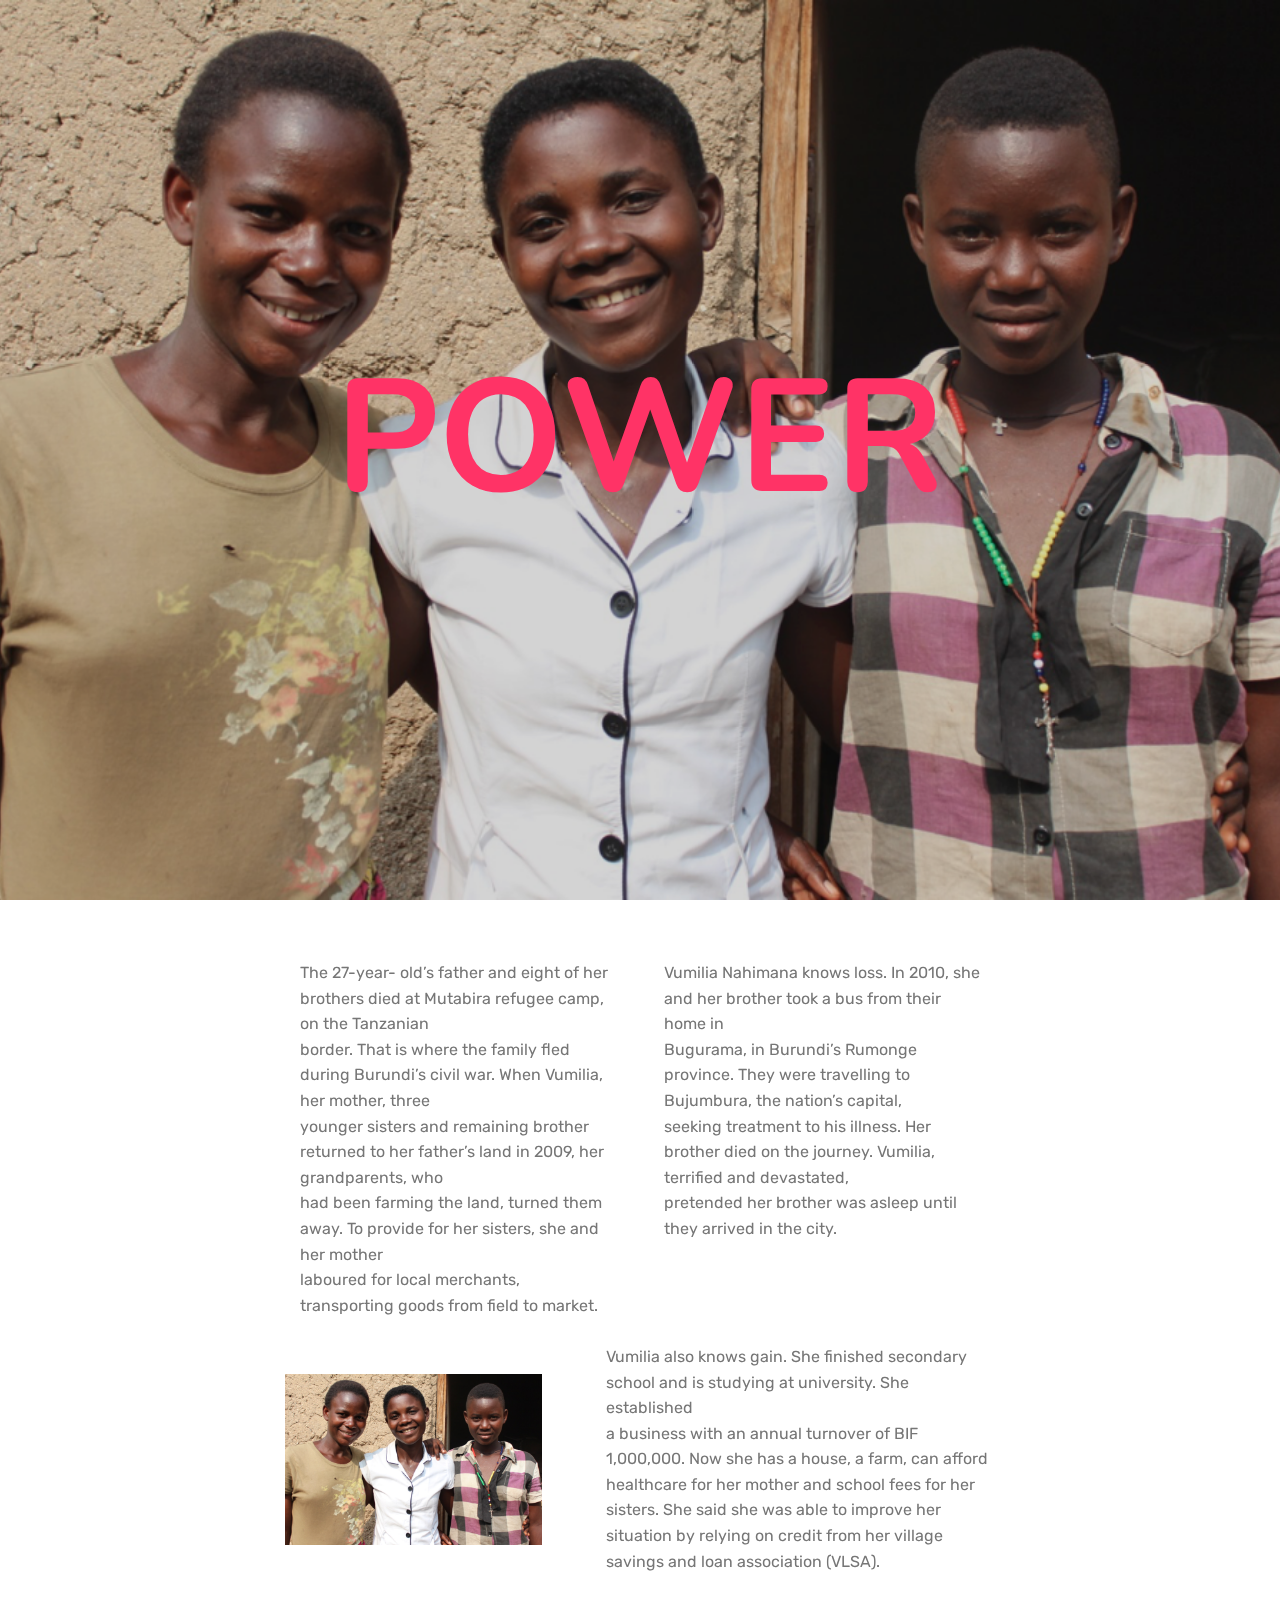
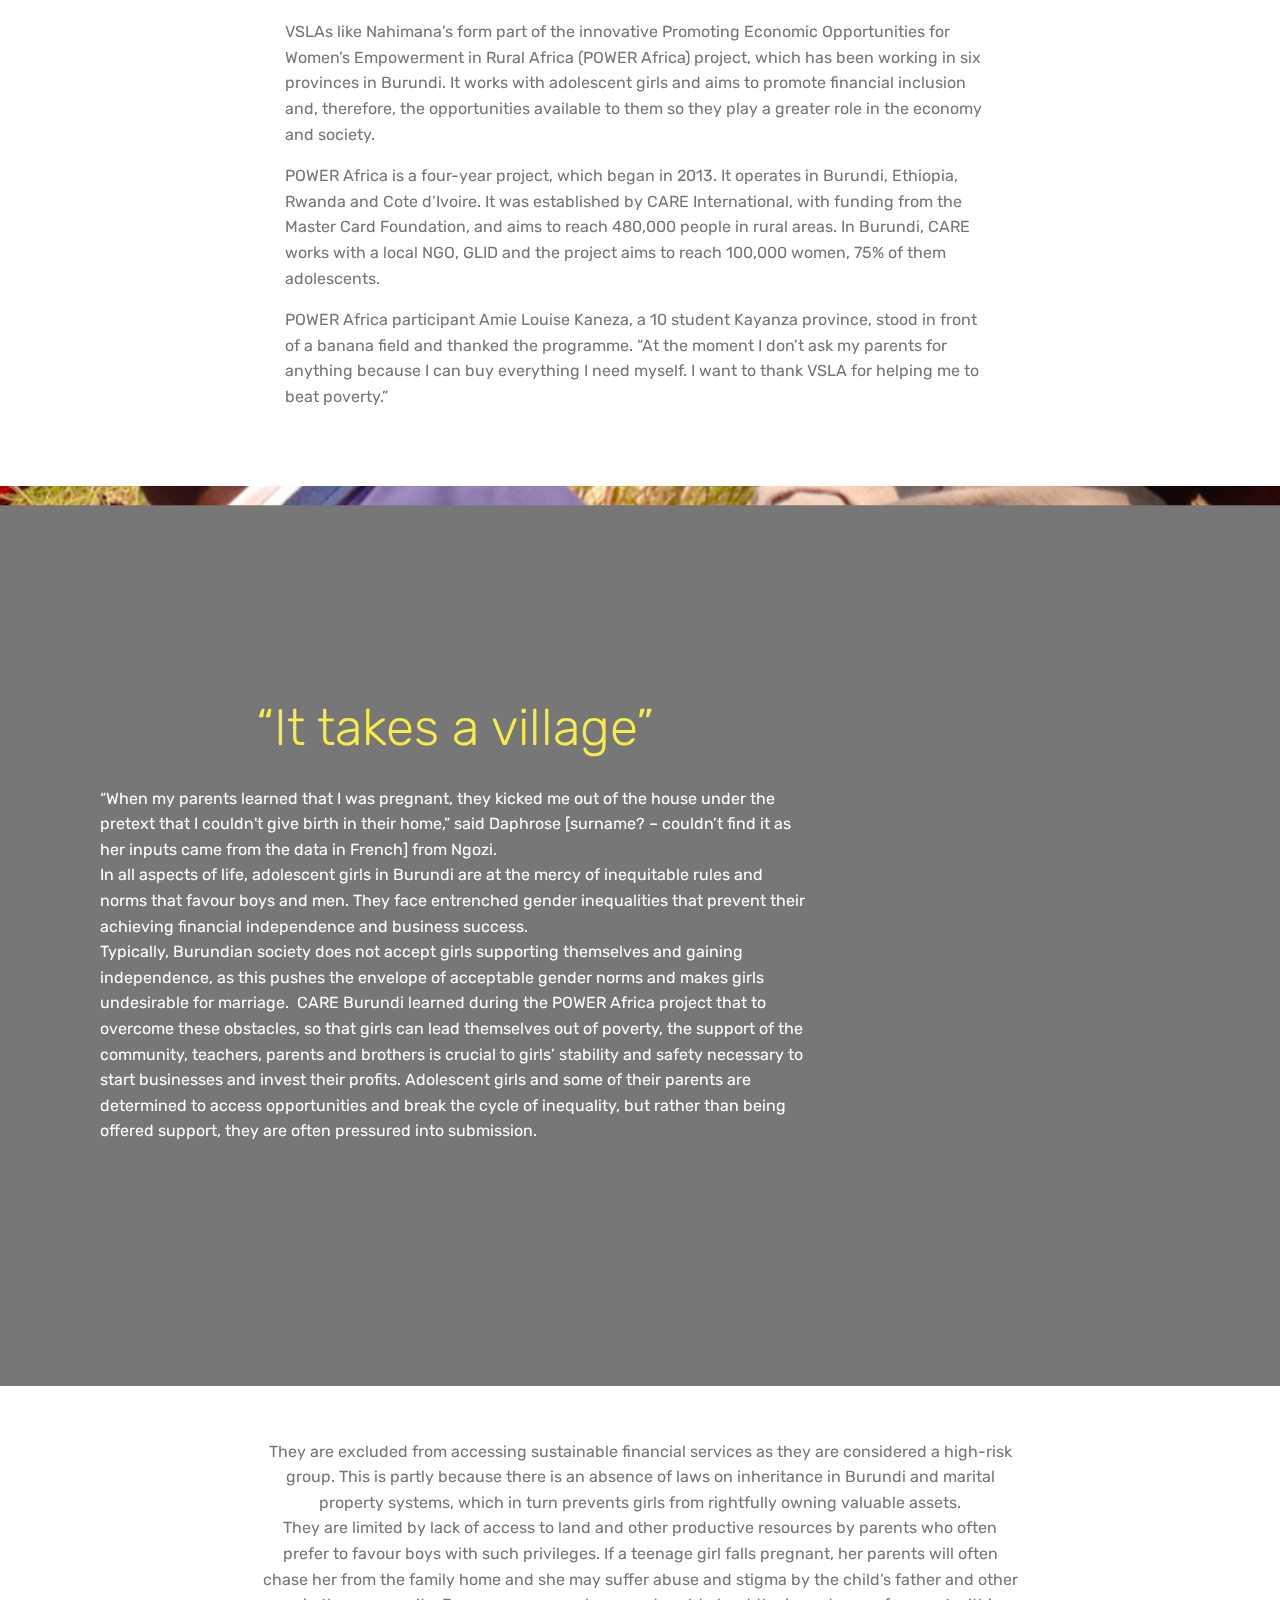
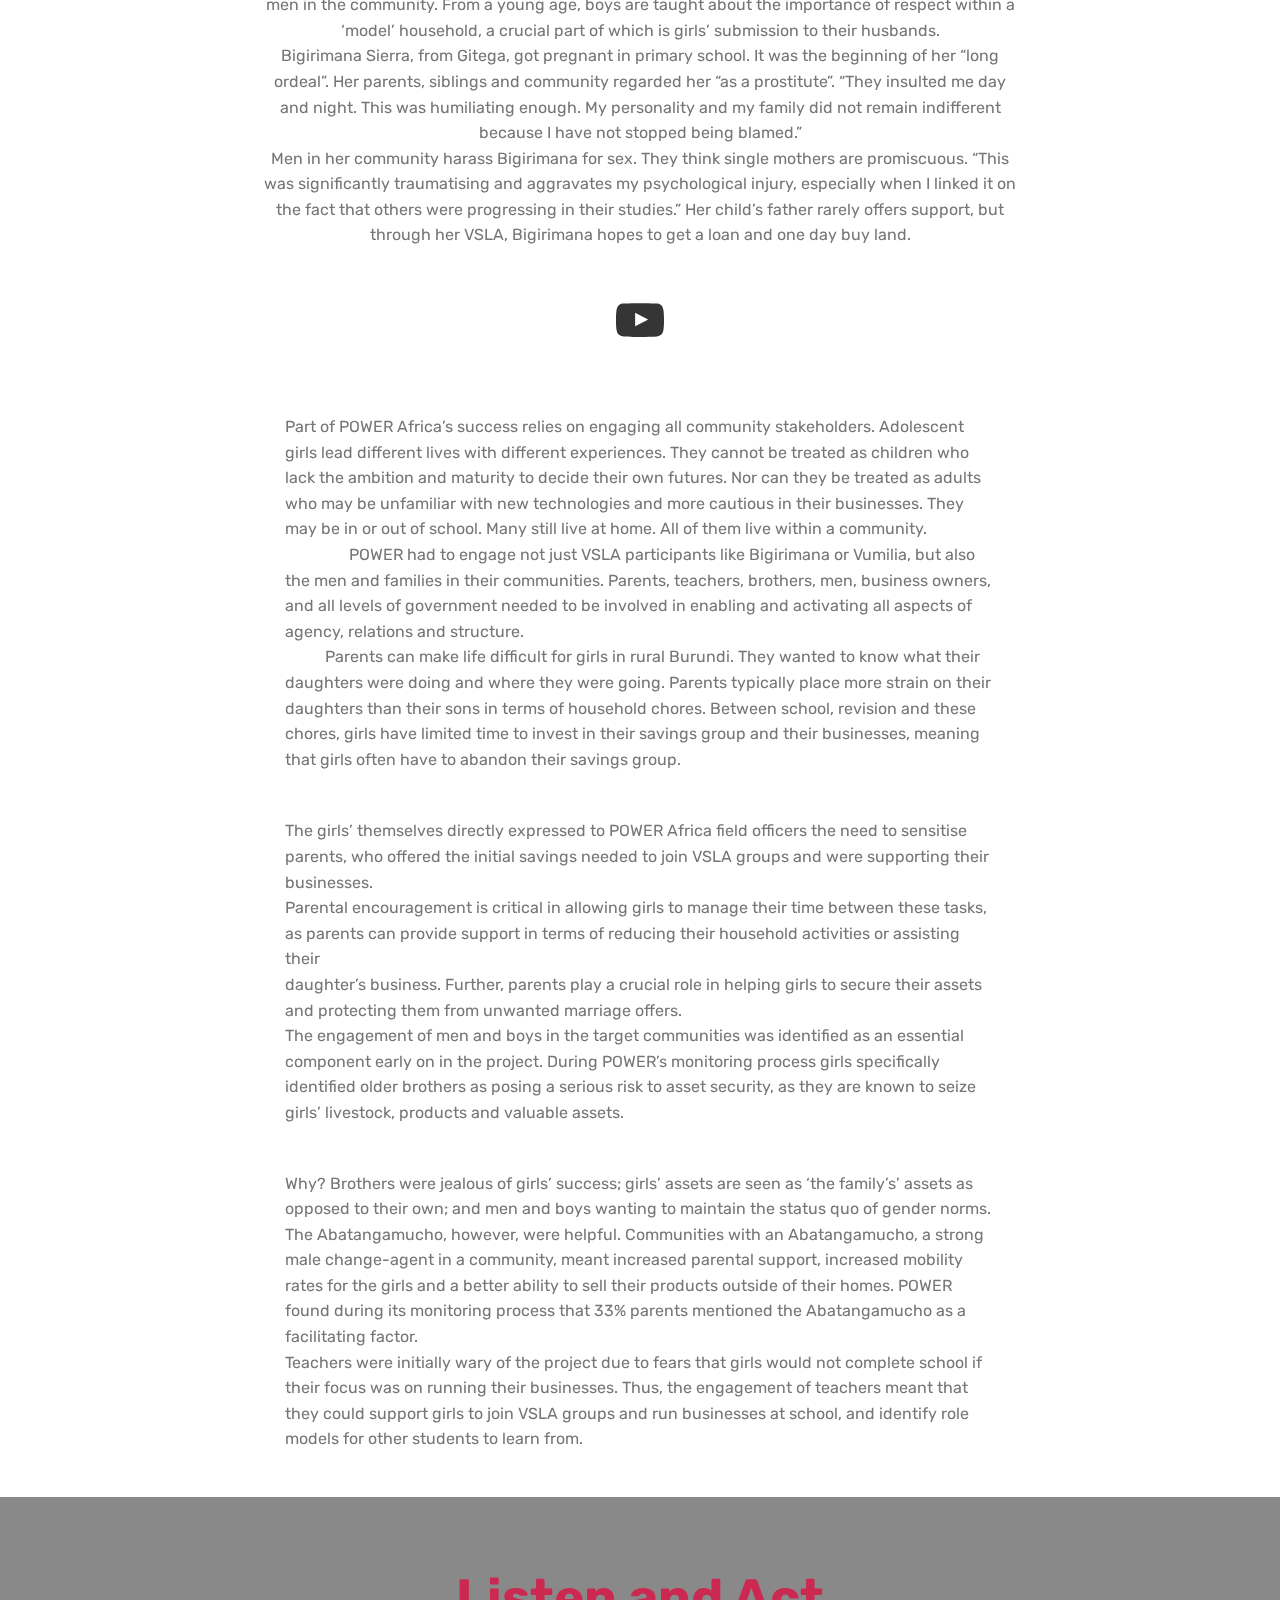
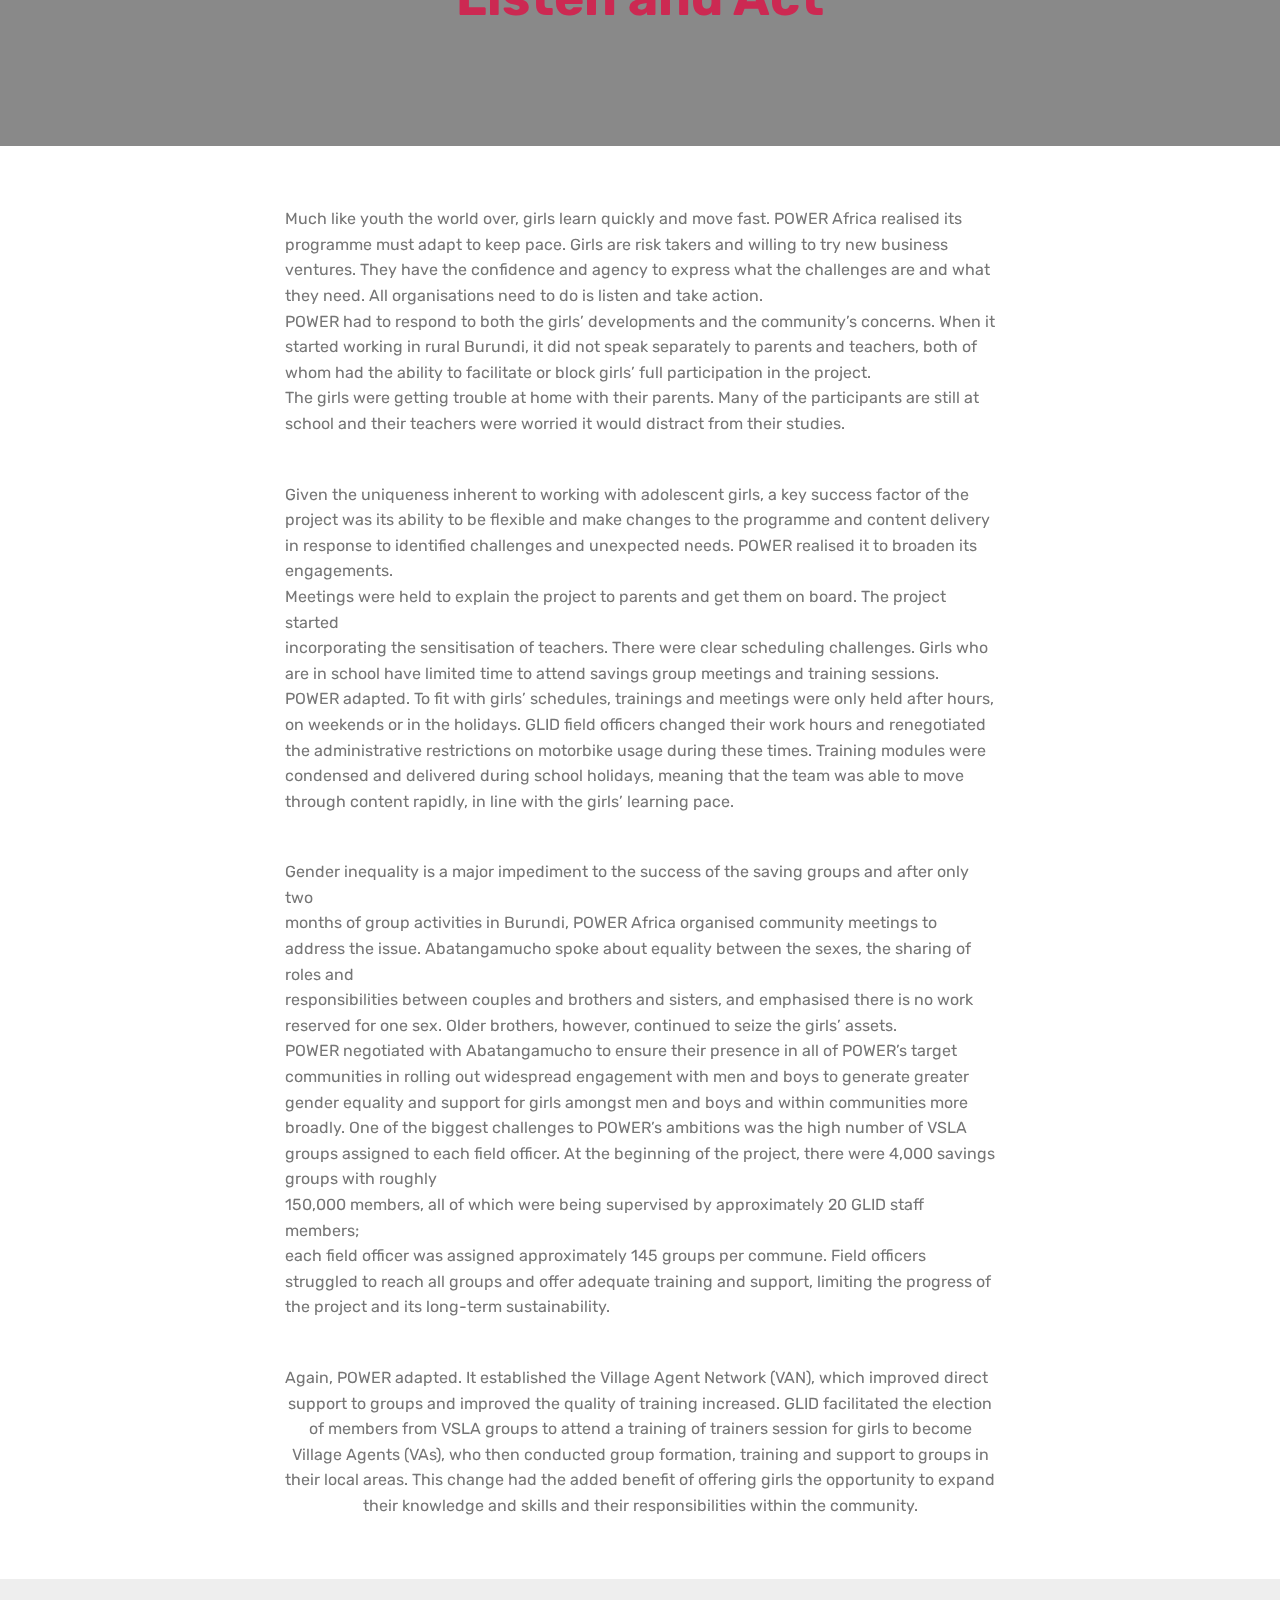
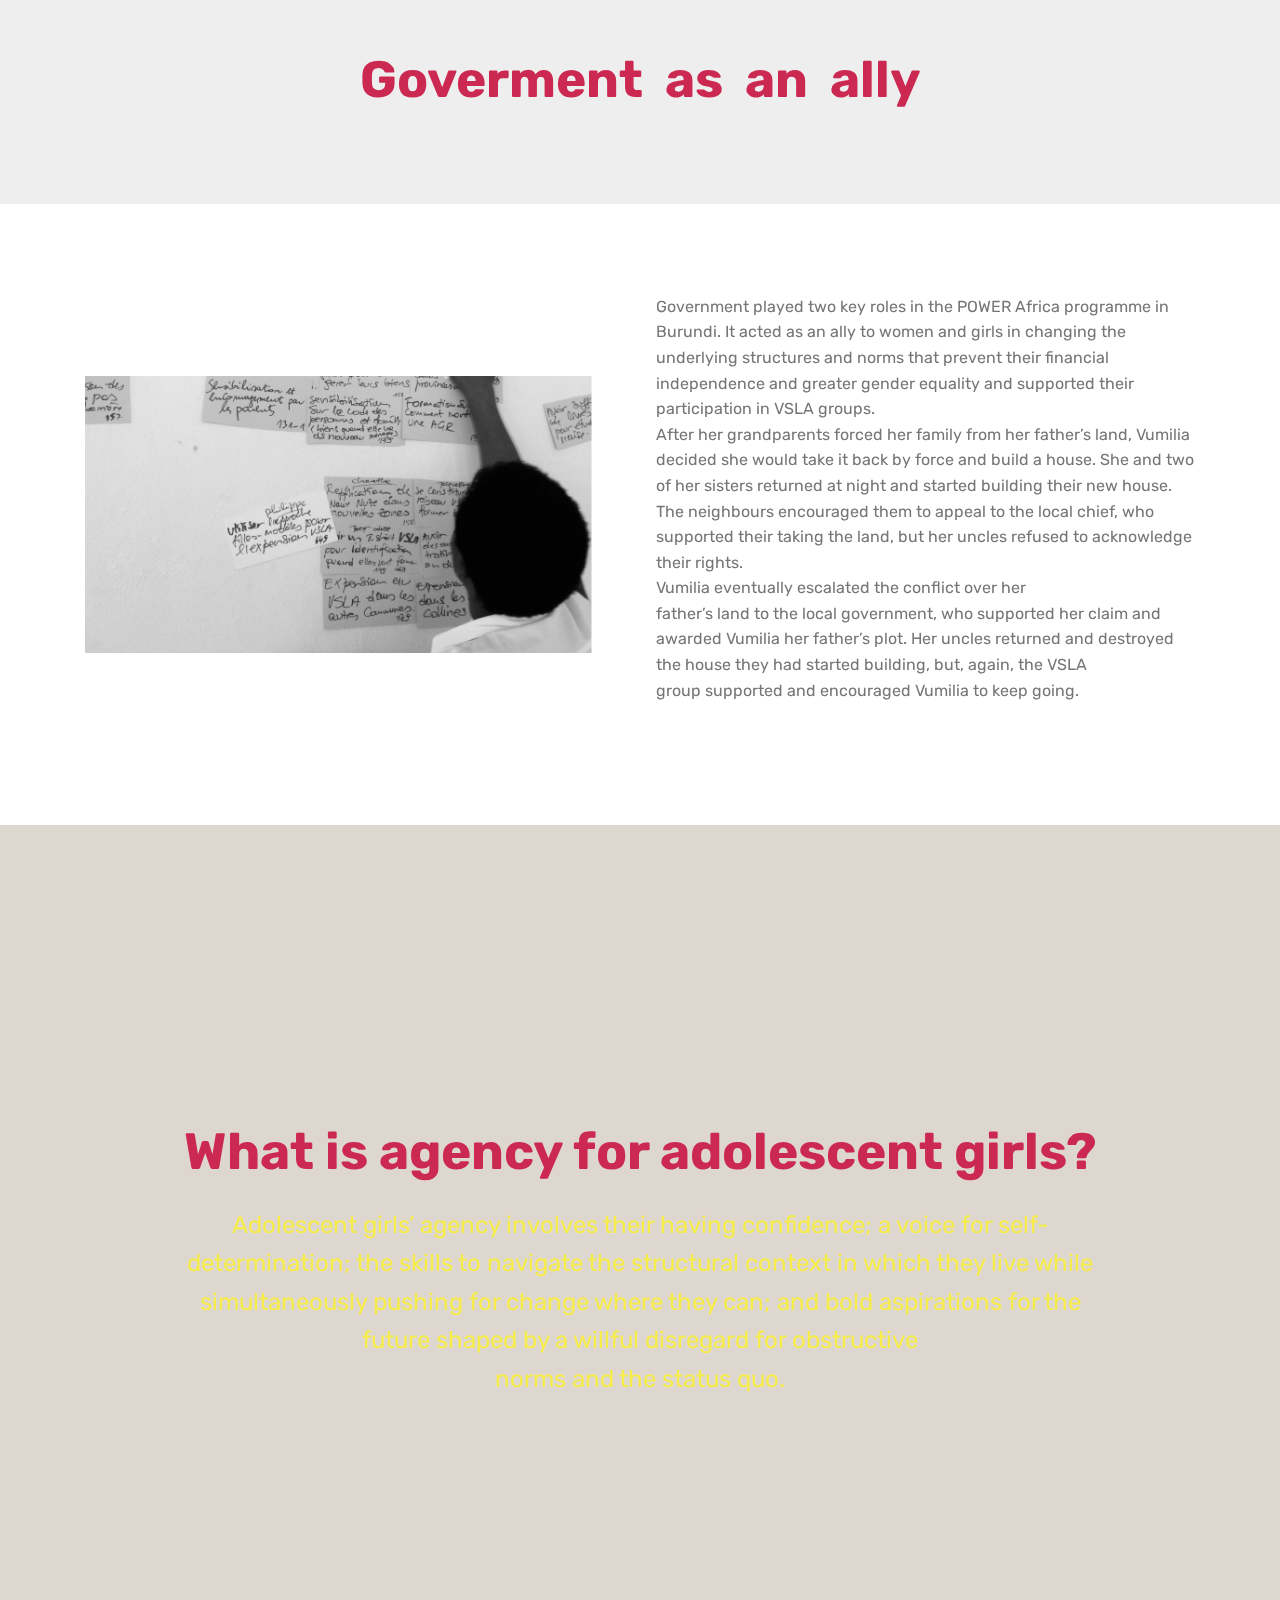
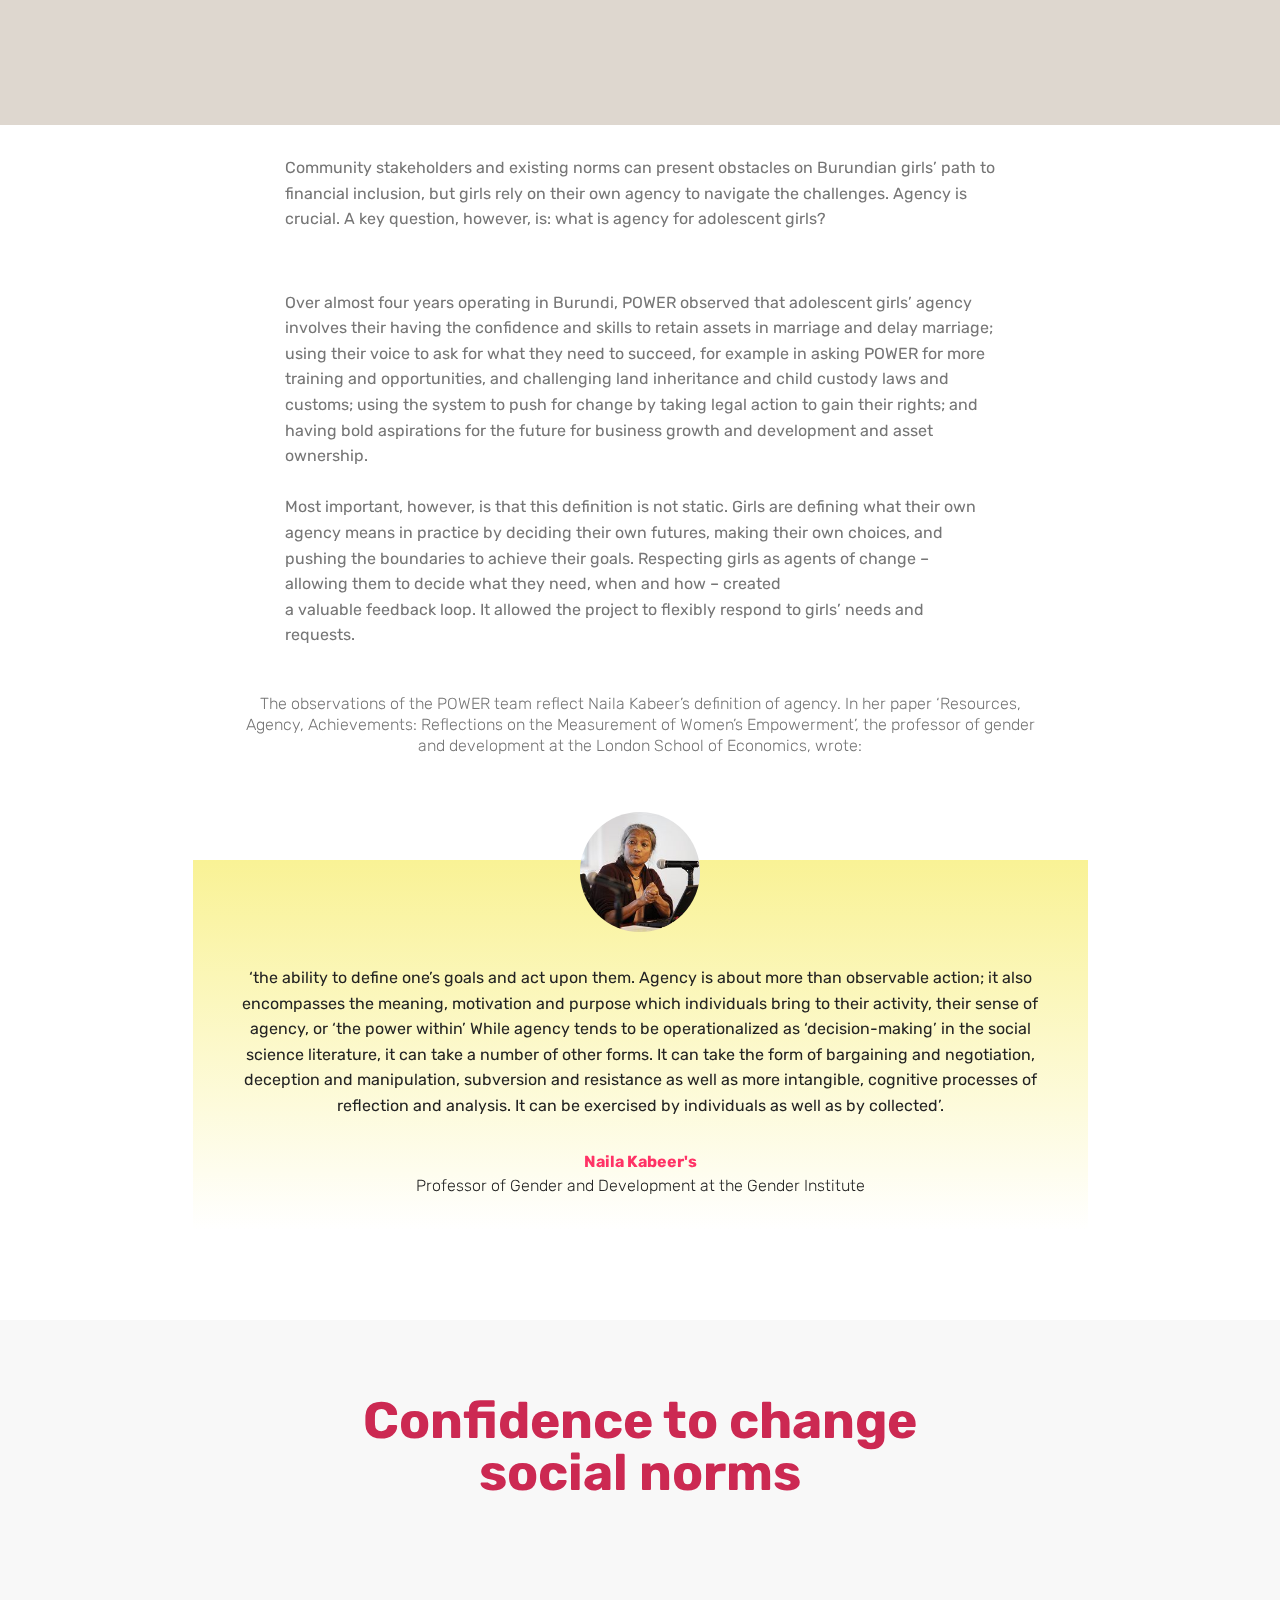
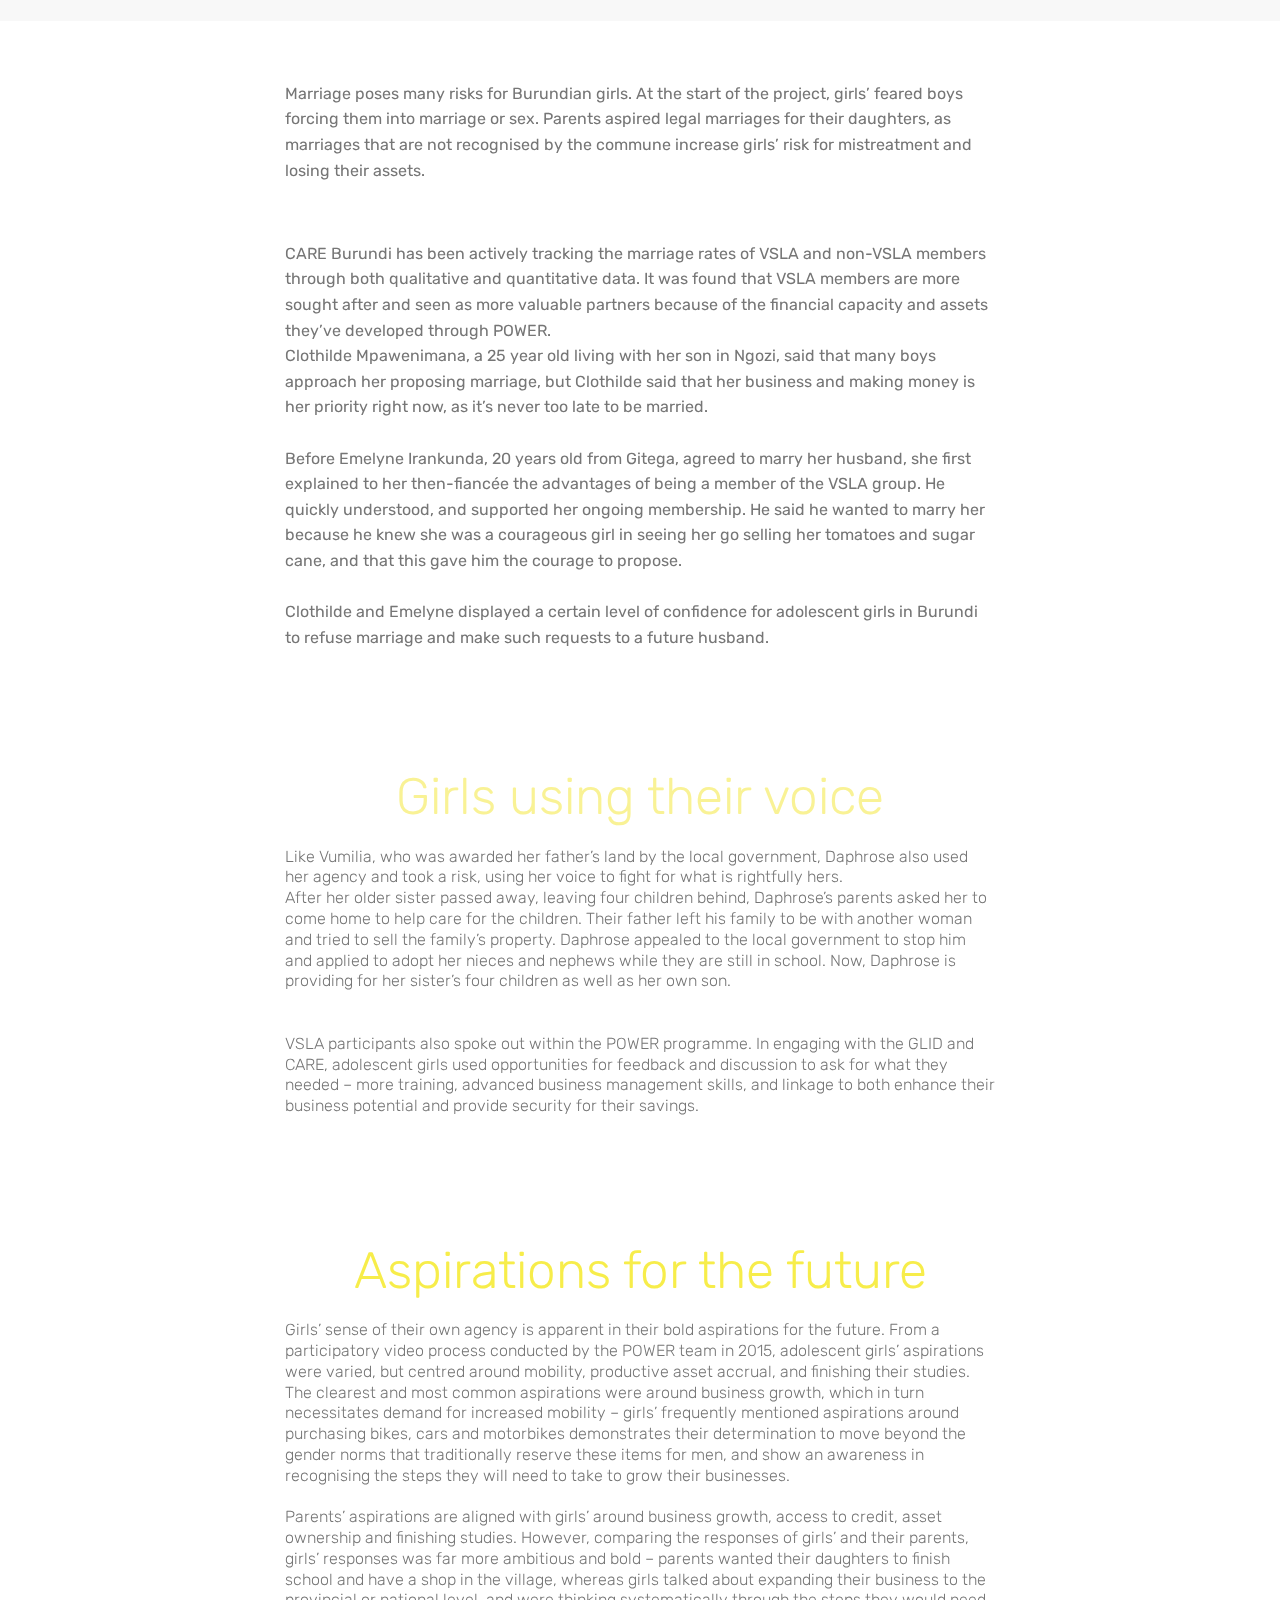
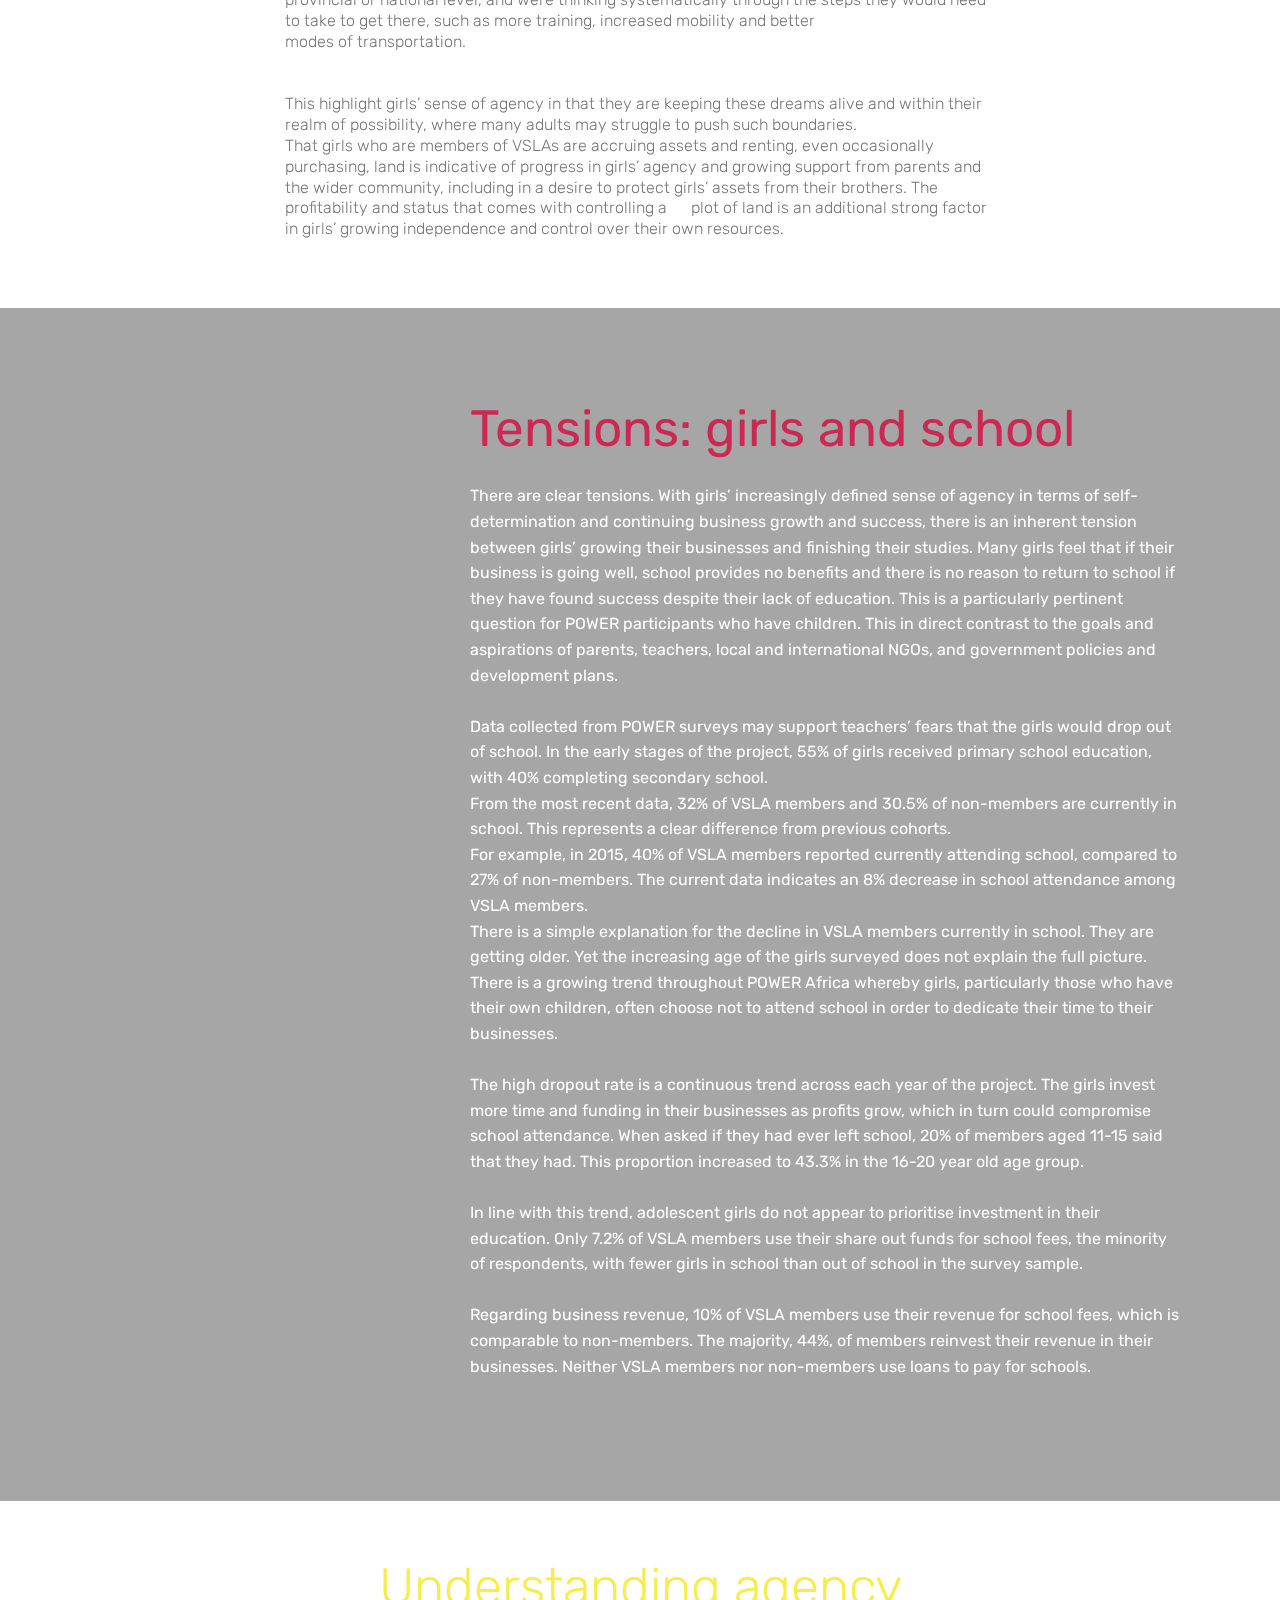
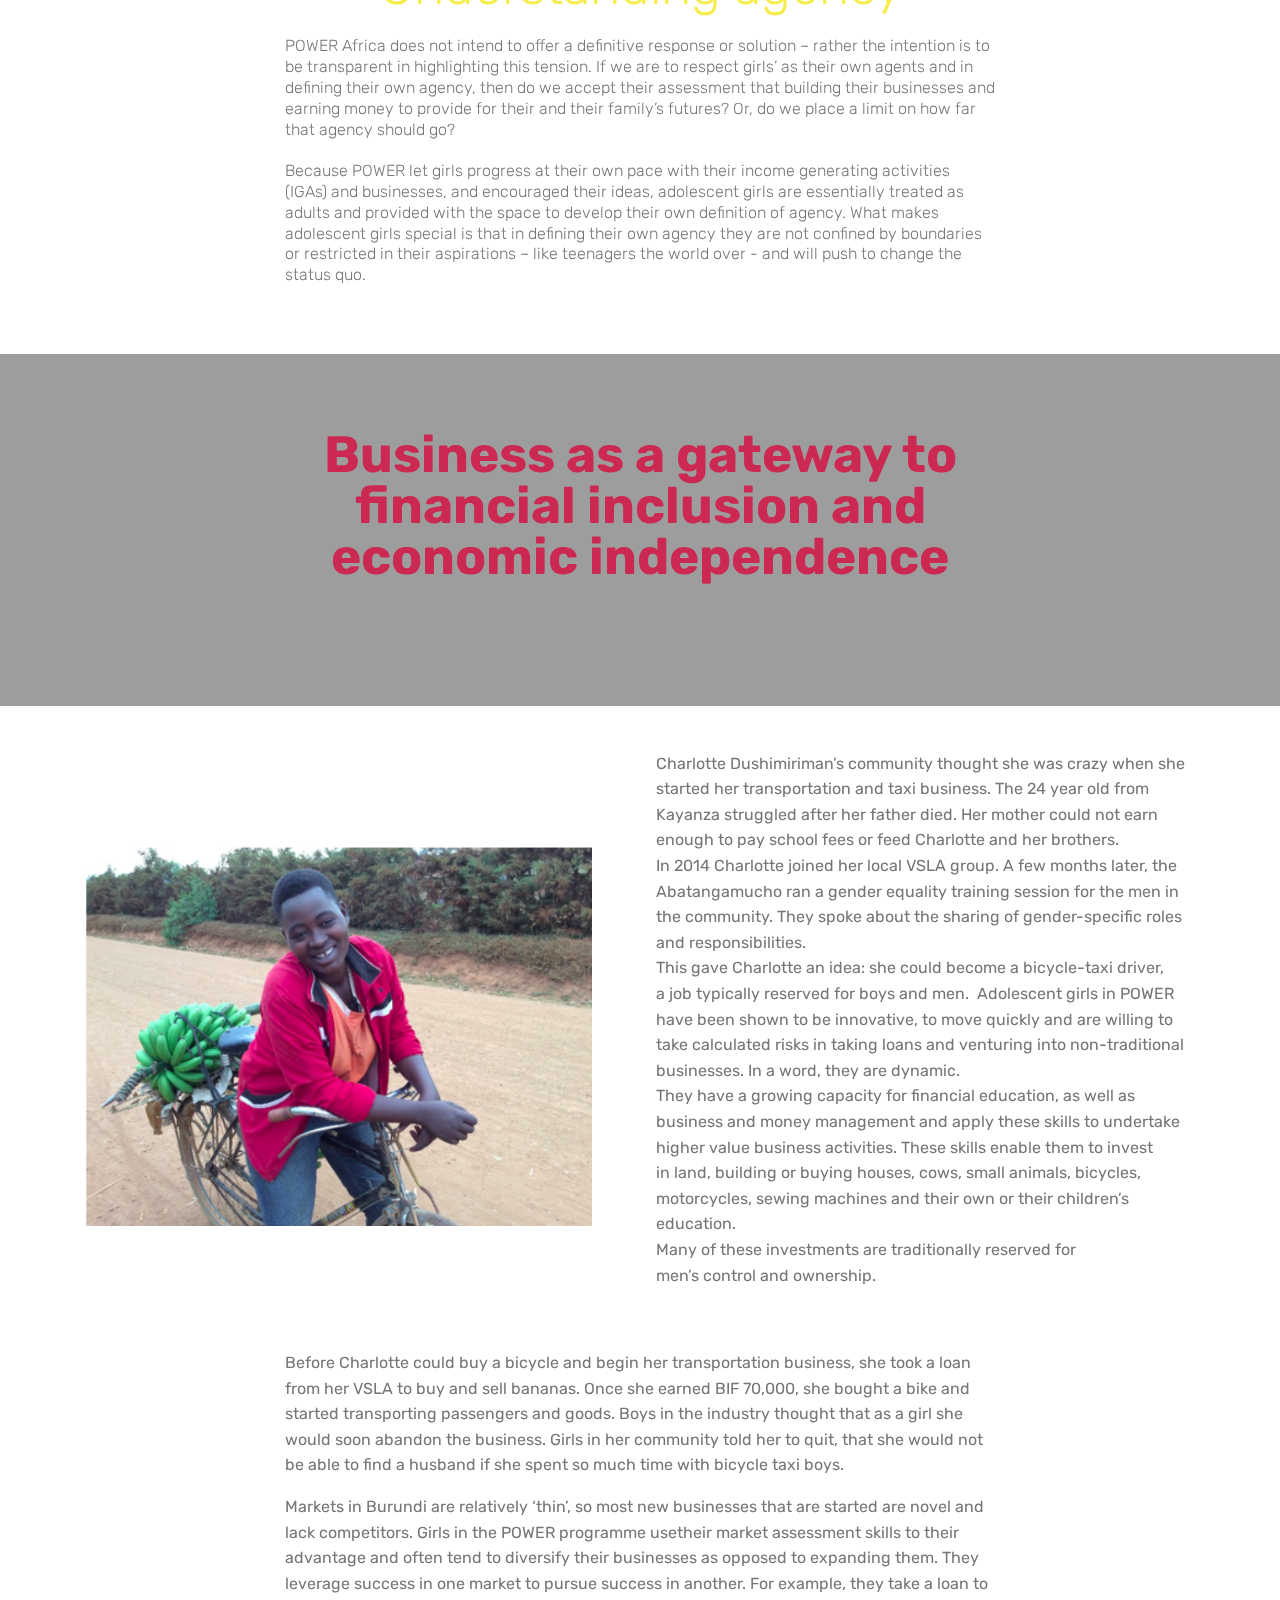
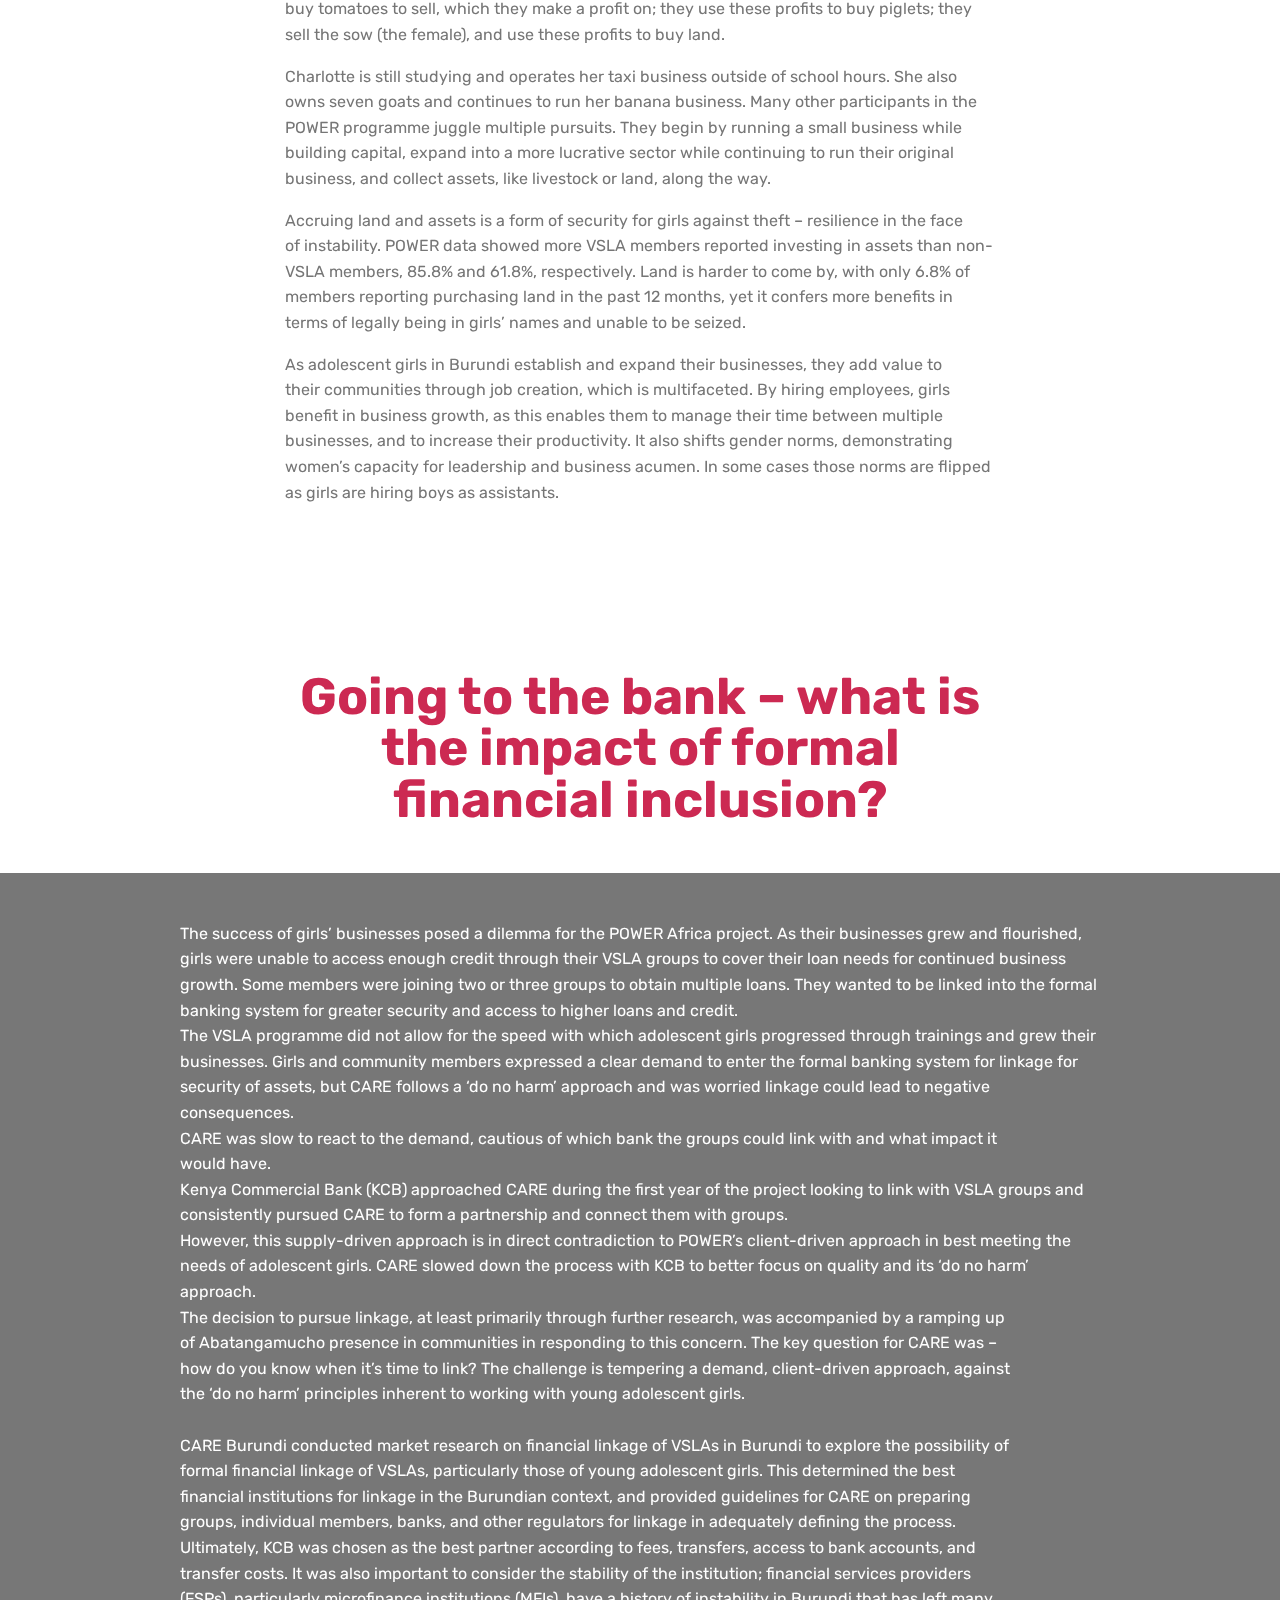
==== commit a63eee1d: "create github pages" ====
--- a/index.html
+++ b/index.html
@@ -22,7 +22,7 @@
   
 </head>
 <body>
-<section class="cid-quRlgpBrwp mbr-fullscreen mbr-parallax-background" id="header2-m" data-rv-view="581">
+<section class="cid-quRlgpBrwp mbr-fullscreen mbr-parallax-background" id="header2-m" data-rv-view="651">
 
     
 
@@ -42,7 +42,7 @@
     
 </section>
 
-<section class="engine"><a href="https://mobirise.co/a">free site builder</a></section><section class="mbr-section article content3 cid-quRqAIhsTI" id="content3-q" data-rv-view="584">
+<section class="engine"><a href="https://mobirise.co/m">bootstrap table</a></section><section class="mbr-section article content3 cid-quRqAIhsTI" id="content3-q" data-rv-view="654">
       
      
 
@@ -56,7 +56,7 @@
     </div>
 </section>
 
-<section class="mbr-section content6 cid-quRqz0m64I" id="content6-p" data-rv-view="585">
+<section class="mbr-section content6 cid-quRqz0m64I" id="content6-p" data-rv-view="655">
     
      
     
@@ -78,7 +78,7 @@
     </div>
 </section>
 
-<section class="mbr-section article content1 cid-quRtmXenr5" id="content1-s" data-rv-view="587">
+<section class="mbr-section article content1 cid-quRtmXenr5" id="content1-s" data-rv-view="657">
     
      
 
@@ -89,7 +89,7 @@
     </div>
 </section>
 
-<section class="header9 cid-quRuFkceiz mbr-fullscreen mbr-parallax-background" id="header9-v" data-rv-view="588">
+<section class="header9 cid-quRuFkceiz mbr-fullscreen mbr-parallax-background" id="header9-v" data-rv-view="658">
 
     
 
@@ -108,7 +108,7 @@
     
 </section>
 
-<section class="header8 cid-quRyHOCZBK" id="header8-w" data-rv-view="591">
+<section class="header8 cid-quRyHOCZBK" id="header8-w" data-rv-view="661">
 
     
 
@@ -144,7 +144,7 @@
     </div>
 </section>
 
-<section class="mbr-section article content1 cid-quRB2KchMB" id="content1-11" data-rv-view="594">
+<section class="mbr-section article content1 cid-quRB2KchMB" id="content1-11" data-rv-view="664">
     
      
 
@@ -155,7 +155,7 @@
     </div>
 </section>
 
-<section class="mbr-section article content1 cid-quRB3fV7SP" id="content1-12" data-rv-view="595">
+<section class="mbr-section article content1 cid-quRB3fV7SP" id="content1-12" data-rv-view="665">
     
      
 
@@ -166,7 +166,7 @@
     </div>
 </section>
 
-<section class="mbr-section article content1 cid-quRC5c1kk3" id="content1-15" data-rv-view="596">
+<section class="mbr-section article content1 cid-quRC5c1kk3" id="content1-15" data-rv-view="666">
     
      
 
@@ -177,7 +177,7 @@
     </div>
 </section>
 
-<section class="mbr-section content5 cid-quRDpM1Tmq mbr-parallax-background" id="content5-16" data-rv-view="597">
+<section class="mbr-section content5 cid-quRDpM1Tmq mbr-parallax-background" id="content5-16" data-rv-view="667">
 
     
 
@@ -197,7 +197,7 @@
     </div>
 </section>
 
-<section class="mbr-section article content1 cid-quRDOw0F68" id="content1-17" data-rv-view="600">
+<section class="mbr-section article content1 cid-quRDOw0F68" id="content1-17" data-rv-view="670">
     
      
 
@@ -208,7 +208,7 @@
     </div>
 </section>
 
-<section class="mbr-section article content1 cid-quRDPpFrOm" id="content1-18" data-rv-view="601">
+<section class="mbr-section article content1 cid-quRDPpFrOm" id="content1-18" data-rv-view="671">
     
      
 
@@ -219,7 +219,7 @@
     </div>
 </section>
 
-<section class="mbr-section article content1 cid-quRDPVnUJa" id="content1-19" data-rv-view="602">
+<section class="mbr-section article content1 cid-quRDPVnUJa" id="content1-19" data-rv-view="672">
     
      
 
@@ -230,7 +230,7 @@
     </div>
 </section>
 
-<section class="mbr-section article content1 cid-quRFeC0CEA" id="content1-1a" data-rv-view="603">
+<section class="mbr-section article content1 cid-quRFeC0CEA" id="content1-1a" data-rv-view="673">
     
      
 
@@ -241,7 +241,7 @@
     </div>
 </section>
 
-<section class="mbr-section content5 cid-quRFA4pI4r mbr-parallax-background" id="content5-1b" data-rv-view="604">
+<section class="mbr-section content5 cid-quRFA4pI4r mbr-parallax-background" id="content5-1b" data-rv-view="674">
 
     
 
@@ -260,7 +260,7 @@
     </div>
 </section>
 
-<section class="header3 cid-quRGaPCCFC" id="header3-1c" data-rv-view="607">
+<section class="header3 cid-quRGaPCCFC" id="header3-1c" data-rv-view="677">
 
     
 
@@ -285,7 +285,7 @@
 
 </section>
 
-<section class="cid-quRH7OiWYO mbr-fullscreen mbr-parallax-background" id="header2-1d" data-rv-view="610">
+<section class="cid-quRH7OiWYO mbr-fullscreen mbr-parallax-background" id="header2-1d" data-rv-view="680">
 
     
 
@@ -304,7 +304,7 @@
     
 </section>
 
-<section class="mbr-section article content1 cid-quRIjAdQ2g" id="content1-1e" data-rv-view="613">
+<section class="mbr-section article content1 cid-quRIjAdQ2g" id="content1-1e" data-rv-view="683">
     
      
 
@@ -315,7 +315,7 @@
     </div>
 </section>
 
-<section class="testimonials5 cid-quRJ4guqaw" id="testimonials5-1g" data-rv-view="614">
+<section class="testimonials5 cid-quRJ4guqaw" id="testimonials5-1g" data-rv-view="684">
 
     
 
@@ -354,7 +354,7 @@
     </div>   
 </section>
 
-<section class="mbr-section content5 cid-quUdGDAQcp mbr-parallax-background" id="content5-1h" data-rv-view="620">
+<section class="mbr-section content5 cid-quUdGDAQcp mbr-parallax-background" id="content5-1h" data-rv-view="690">
 
     
 
@@ -373,7 +373,7 @@
     </div>
 </section>
 
-<section class="mbr-section article content1 cid-quUdZihVQ5" id="content1-1i" data-rv-view="623">
+<section class="mbr-section article content1 cid-quUdZihVQ5" id="content1-1i" data-rv-view="693">
     
      
 
@@ -384,7 +384,7 @@
     </div>
 </section>
 
-<section class="mbr-section content4 cid-quUeJcW26H" id="content4-1j" data-rv-view="624">
+<section class="mbr-section content4 cid-quUeJcW26H" id="content4-1j" data-rv-view="694">
 
     
 
@@ -399,7 +399,7 @@
     </div>
 </section>
 
-<section class="mbr-section content4 cid-quUf8kOCzj" id="content4-1k" data-rv-view="626">
+<section class="mbr-section content4 cid-quUf8kOCzj" id="content4-1k" data-rv-view="696">
 
     
 
@@ -414,7 +414,7 @@
     </div>
 </section>
 
-<section class="header10 cid-quUkjdLcO8 mbr-parallax-background" id="header10-1u" data-rv-view="628">
+<section class="header10 cid-quUkjdLcO8 mbr-parallax-background" id="header10-1u" data-rv-view="698">
 
     
 
@@ -434,7 +434,7 @@
     
 </section>
 
-<section class="mbr-section content4 cid-quUmsv8Z8p" id="content4-1v" data-rv-view="631">
+<section class="mbr-section content4 cid-quUmsv8Z8p" id="content4-1v" data-rv-view="701">
 
     
 
@@ -449,7 +449,7 @@
     </div>
 </section>
 
-<section class="mbr-section content5 cid-quUpfJOtYv mbr-parallax-background" id="content5-1w" data-rv-view="633">
+<section class="mbr-section content5 cid-quUpfJOtYv mbr-parallax-background" id="content5-1w" data-rv-view="703">
 
     
 
@@ -468,7 +468,7 @@
     </div>
 </section>
 
-<section class="header3 cid-quUq8GgbjD" id="header3-1y" data-rv-view="636">
+<section class="header3 cid-quUq8GgbjD" id="header3-1y" data-rv-view="706">
 
     
 
@@ -493,7 +493,7 @@
 
 </section>
 
-<section class="mbr-section article content1 cid-quUrYH9bHu" id="content1-1z" data-rv-view="639">
+<section class="mbr-section article content1 cid-quUrYH9bHu" id="content1-1z" data-rv-view="709">
     
      
 
@@ -504,7 +504,7 @@
     </div>
 </section>
 
-<section class="mbr-section content5 cid-quUuoS2H7Z" id="content5-20" data-rv-view="640">
+<section class="mbr-section content5 cid-quUuoS2H7Z" id="content5-20" data-rv-view="710">
 
     
 
@@ -522,7 +522,7 @@
     </div>
 </section>
 
-<section class="header5 cid-quUxWEXQjm mbr-fullscreen mbr-parallax-background" id="header5-22" data-rv-view="643">
+<section class="header5 cid-quUxWEXQjm mbr-fullscreen mbr-parallax-background" id="header5-22" data-rv-view="713">
 
     
 
@@ -541,7 +541,7 @@
     
 </section>
 
-<section class="mbr-section article content1 cid-quUyWSgXGT" id="content1-23" data-rv-view="646">
+<section class="mbr-section article content1 cid-quUyWSgXGT" id="content1-23" data-rv-view="716">
     
      
 
@@ -552,7 +552,7 @@
     </div>
 </section>
 
-<section class="header5 cid-quUBsl6Ued mbr-fullscreen mbr-parallax-background" id="header5-25" data-rv-view="647">
+<section class="header5 cid-quUBsl6Ued mbr-fullscreen mbr-parallax-background" id="header5-25" data-rv-view="717">
 
     
 
@@ -571,7 +571,7 @@
     
 </section>
 
-<section class="mbr-section article content1 cid-quUCs3I3yK" id="content1-26" data-rv-view="650">
+<section class="mbr-section article content1 cid-quUCs3I3yK" id="content1-26" data-rv-view="720">
     
      
 
--- a/assets/web/assets/mobirise-icons/mobirise-icons.css
+++ b/assets/web/assets/mobirise-icons/mobirise-icons.css
@@ -0,0 +1,476 @@
+@font-face {
+  font-family: 'MobiriseIcons';
+  src:  url('mobirise-icons.eot?spat4u');
+  src:  url('mobirise-icons.eot?spat4u#iefix') format('embedded-opentype'),
+    url('mobirise-icons.ttf?spat4u') format('truetype'),
+    url('mobirise-icons.woff?spat4u') format('woff'),
+    url('mobirise-icons.svg?spat4u#MobiriseIcons') format('svg');
+  font-weight: normal;
+  font-style: normal;
+}
+
+[class^="mbri-"], [class*=" mbri-"] {
+  /* use !important to prevent issues with browser extensions that change fonts */
+  font-family: MobiriseIcons !important;
+  speak: none;
+  font-style: normal;
+  font-weight: normal;
+  font-variant: normal;
+  text-transform: none;
+  line-height: 1;
+
+  /* Better Font Rendering =========== */
+  -webkit-font-smoothing: antialiased;
+  -moz-osx-font-smoothing: grayscale;
+}
+
+.mbri-add-submenu:before {
+  content: "\e900";
+}
+.mbri-alert:before {
+  content: "\e901";
+}
+.mbri-align-center:before {
+  content: "\e902";
+}
+.mbri-align-justify:before {
+  content: "\e903";
+}
+.mbri-align-left:before {
+  content: "\e904";
+}
+.mbri-align-right:before {
+  content: "\e905";
+}
+.mbri-android:before {
+  content: "\e906";
+}
+.mbri-apple:before {
+  content: "\e907";
+}
+.mbri-arrow-down:before {
+  content: "\e908";
+}
+.mbri-arrow-next:before {
+  content: "\e909";
+}
+.mbri-arrow-prev:before {
+  content: "\e90a";
+}
+.mbri-arrow-up:before {
+  content: "\e90b";
+}
+.mbri-bold:before {
+  content: "\e90c";
+}
+.mbri-bookmark:before {
+  content: "\e90d";
+}
+.mbri-bootstrap:before {
+  content: "\e90e";
+}
+.mbri-briefcase:before {
+  content: "\e90f";
+}
+.mbri-browse:before {
+  content: "\e910";
+}
+.mbri-bulleted-list:before {
+  content: "\e911";
+}
+.mbri-calendar:before {
+  content: "\e912";
+}
+.mbri-camera:before {
+  content: "\e913";
+}
+.mbri-cart-add:before {
+  content: "\e914";
+}
+.mbri-cart-full:before {
+  content: "\e915";
+}
+.mbri-cash:before {
+  content: "\e916";
+}
+.mbri-change-style:before {
+  content: "\e917";
+}
+.mbri-chat:before {
+  content: "\e918";
+}
+.mbri-clock:before {
+  content: "\e919";
+}
+.mbri-close:before {
+  content: "\e91a";
+}
+.mbri-cloud:before {
+  content: "\e91b";
+}
+.mbri-code:before {
+  content: "\e91c";
+}
+.mbri-contact-form:before {
+  content: "\e91d";
+}
+.mbri-credit-card:before {
+  content: "\e91e";
+}
+.mbri-cursor-click:before {
+  content: "\e91f";
+}
+.mbri-cust-feedback:before {
+  content: "\e920";
+}
+.mbri-database:before {
+  content: "\e921";
+}
+.mbri-delivery:before {
+  content: "\e922";
+}
+.mbri-desktop:before {
+  content: "\e923";
+}
+.mbri-devices:before {
+  content: "\e924";
+}
+.mbri-down:before {
+  content: "\e925";
+}
+.mbri-download:before {
+  content: "\e989";
+}
+.mbri-drag-n-drop:before {
+  content: "\e927";
+}
+.mbri-drag-n-drop2:before {
+  content: "\e928";
+}
+.mbri-edit:before {
+  content: "\e929";
+}
+.mbri-edit2:before {
+  content: "\e92a";
+}
+.mbri-error:before {
+  content: "\e92b";
+}
+.mbri-extension:before {
+  content: "\e92c";
+}
+.mbri-features:before {
+  content: "\e92d";
+}
+.mbri-file:before {
+  content: "\e92e";
+}
+.mbri-flag:before {
+  content: "\e92f";
+}
+.mbri-folder:before {
+  content: "\e930";
+}
+.mbri-gift:before {
+  content: "\e931";
+}
+.mbri-github:before {
+  content: "\e932";
+}
+.mbri-globe:before {
+  content: "\e933";
+}
+.mbri-globe-2:before {
+  content: "\e934";
+}
+.mbri-growing-chart:before {
+  content: "\e935";
+}
+.mbri-hearth:before {
+  content: "\e936";
+}
+.mbri-help:before {
+  content: "\e937";
+}
+.mbri-home:before {
+  content: "\e938";
+}
+.mbri-hot-cup:before {
+  content: "\e939";
+}
+.mbri-idea:before {
+  content: "\e93a";
+}
+.mbri-image-gallery:before {
+  content: "\e93b";
+}
+.mbri-image-slider:before {
+  content: "\e93c";
+}
+.mbri-info:before {
+  content: "\e93d";
+}
+.mbri-italic:before {
+  content: "\e93e";
+}
+.mbri-key:before {
+  content: "\e93f";
+}
+.mbri-laptop:before {
+  content: "\e940";
+}
+.mbri-layers:before {
+  content: "\e941";
+}
+.mbri-left-right:before {
+  content: "\e942";
+}
+.mbri-left:before {
+  content: "\e943";
+}
+.mbri-letter:before {
+  content: "\e944";
+}
+.mbri-like:before {
+  content: "\e945";
+}
+.mbri-link:before {
+  content: "\e946";
+}
+.mbri-lock:before {
+  content: "\e947";
+}
+.mbri-login:before {
+  content: "\e948";
+}
+.mbri-logout:before {
+  content: "\e949";
+}
+.mbri-magic-stick:before {
+  content: "\e94a";
+}
+.mbri-map-pin:before {
+  content: "\e94b";
+}
+.mbri-menu:before {
+  content: "\e94c";
+}
+.mbri-mobile:before {
+  content: "\e94d";
+}
+.mbri-mobile2:before {
+  content: "\e94e";
+}
+.mbri-mobirise:before {
+  content: "\e94f";
+}
+.mbri-more-horizontal:before {
+  content: "\e950";
+}
+.mbri-more-vertical:before {
+  content: "\e951";
+}
+.mbri-music:before {
+  content: "\e952";
+}
+.mbri-new-file:before {
+  content: "\e953";
+}
+.mbri-numbered-list:before {
+  content: "\e954";
+}
+.mbri-opened-folder:before {
+  content: "\e955";
+}
+.mbri-pages:before {
+  content: "\e956";
+}
+.mbri-paper-plane:before {
+  content: "\e957";
+}
+.mbri-paperclip:before {
+  content: "\e958";
+}
+.mbri-photo:before {
+  content: "\e959";
+}
+.mbri-photos:before {
+  content: "\e95a";
+}
+.mbri-pin:before {
+  content: "\e95b";
+}
+.mbri-play:before {
+  content: "\e95c";
+}
+.mbri-plus:before {
+  content: "\e95d";
+}
+.mbri-preview:before {
+  content: "\e95e";
+}
+.mbri-print:before {
+  content: "\e95f";
+}
+.mbri-protect:before {
+  content: "\e960";
+}
+.mbri-question:before {
+  content: "\e961";
+}
+.mbri-quote-left:before {
+  content: "\e962";
+}
+.mbri-quote-right:before {
+  content: "\e963";
+}
+.mbri-refresh:before {
+  content: "\e964";
+}
+.mbri-responsive:before {
+  content: "\e965";
+}
+.mbri-right:before {
+  content: "\e966";
+}
+.mbri-rocket:before {
+  content: "\e967";
+}
+.mbri-sad-face:before {
+  content: "\e968";
+}
+.mbri-sale:before {
+  content: "\e969";
+}
+.mbri-save:before {
+  content: "\e96a";
+}
+.mbri-search:before {
+  content: "\e96b";
+}
+.mbri-setting:before {
+  content: "\e96c";
+}
+.mbri-setting2:before {
+  content: "\e96d";
+}
+.mbri-setting3:before {
+  content: "\e96e";
+}
+.mbri-share:before {
+  content: "\e96f";
+}
+.mbri-shopping-bag:before {
+  content: "\e970";
+}
+.mbri-shopping-basket:before {
+  content: "\e971";
+}
+.mbri-shopping-cart:before {
+  content: "\e972";
+}
+.mbri-sites:before {
+  content: "\e973";
+}
+.mbri-smile-face:before {
+  content: "\e974";
+}
+.mbri-speed:before {
+  content: "\e975";
+}
+.mbri-star:before {
+  content: "\e976";
+}
+.mbri-success:before {
+  content: "\e977";
+}
+.mbri-sun:before {
+  content: "\e978";
+}
+.mbri-sun2:before {
+  content: "\e979";
+}
+.mbri-tablet:before {
+  content: "\e97a";
+}
+.mbri-tablet-vertical:before {
+  content: "\e97b";
+}
+.mbri-target:before {
+  content: "\e97c";
+}
+.mbri-timer:before {
+  content: "\e97d";
+}
+.mbri-to-ftp:before {
+  content: "\e97e";
+}
+.mbri-to-local-drive:before {
+  content: "\e97f";
+}
+.mbri-touch-swipe:before {
+  content: "\e980";
+}
+.mbri-touch:before {
+  content: "\e981";
+}
+.mbri-trash:before {
+  content: "\e982";
+}
+.mbri-underline:before {
+  content: "\e983";
+}
+.mbri-unlink:before {
+  content: "\e984";
+}
+.mbri-unlock:before {
+  content: "\e985";
+}
+.mbri-up-down:before {
+  content: "\e986";
+}
+.mbri-up:before {
+  content: "\e987";
+}
+.mbri-update:before {
+  content: "\e988";
+}
+.mbri-upload:before {
+ content: "\e926"; 
+}
+.mbri-user:before {
+  content: "\e98a";
+}
+.mbri-user2:before {
+  content: "\e98b";
+}
+.mbri-users:before {
+  content: "\e98c";
+}
+.mbri-video:before {
+  content: "\e98d";
+}
+.mbri-video-play:before {
+  content: "\e98e";
+}
+.mbri-watch:before {
+  content: "\e98f";
+}
+.mbri-website-theme:before {
+  content: "\e990";
+}
+.mbri-wifi:before {
+  content: "\e991";
+}
+.mbri-windows:before {
+  content: "\e992";
+}
+.mbri-zoom-out:before {
+  content: "\e993";
+}
+.mbri-redo:before {
+  content: "\e994";
+}
+.mbri-undo:before {
+  content: "\e995";
+}
--- a/assets/socicon/css/styles.css
+++ b/assets/socicon/css/styles.css
@@ -0,0 +1,544 @@
+@charset "UTF-8";
+
+@font-face {
+  font-family: "socicon";
+  src:url("../fonts/socicon.eot");
+  src:url("../fonts/socicon.eot?#iefix") format("embedded-opentype"),
+    url("../fonts/socicon.woff") format("woff"),
+    url("../fonts/socicon.ttf") format("truetype"),
+    url("../fonts/socicon.svg#socicon") format("svg");
+  font-weight: normal;
+  font-style: normal;
+
+}
+
+[data-icon]:before {
+  font-family: "socicon" !important;
+  content: attr(data-icon);
+  font-style: normal !important;
+  font-weight: normal !important;
+  font-variant: normal !important;
+  text-transform: none !important;
+  speak: none;
+  line-height: 1;
+  -webkit-font-smoothing: antialiased;
+  -moz-osx-font-smoothing: grayscale;
+}
+
+[class^="socicon-"]:before,
+[class*=" socicon-"]:before {
+  font-family: "socicon" !important;
+  font-style: normal !important;
+  font-weight: normal !important;
+  font-variant: normal !important;
+  text-transform: none !important;
+  speak: none;
+  line-height: 1;
+  -webkit-font-smoothing: antialiased;
+  -moz-osx-font-smoothing: grayscale;
+}
+
+.socicon-modelmayhem:before {
+  content: "\e000";
+}
+.socicon-mixcloud:before {
+  content: "\e001";
+}
+.socicon-drupal:before {
+  content: "\e002";
+}
+.socicon-swarm:before {
+  content: "\e003";
+}
+.socicon-istock:before {
+  content: "\e004";
+}
+.socicon-yammer:before {
+  content: "\e005";
+}
+.socicon-ello:before {
+  content: "\e006";
+}
+.socicon-stackoverflow:before {
+  content: "\e007";
+}
+.socicon-persona:before {
+  content: "\e008";
+}
+.socicon-triplej:before {
+  content: "\e009";
+}
+.socicon-houzz:before {
+  content: "\e00a";
+}
+.socicon-rss:before {
+  content: "\e00b";
+}
+.socicon-paypal:before {
+  content: "\e00c";
+}
+.socicon-odnoklassniki:before {
+  content: "\e00d";
+}
+.socicon-airbnb:before {
+  content: "\e00e";
+}
+.socicon-periscope:before {
+  content: "\e00f";
+}
+.socicon-outlook:before {
+  content: "\e010";
+}
+.socicon-coderwall:before {
+  content: "\e011";
+}
+.socicon-tripadvisor:before {
+  content: "\e012";
+}
+.socicon-appnet:before {
+  content: "\e013";
+}
+.socicon-goodreads:before {
+  content: "\e014";
+}
+.socicon-tripit:before {
+  content: "\e015";
+}
+.socicon-lanyrd:before {
+  content: "\e016";
+}
+.socicon-slideshare:before {
+  content: "\e017";
+}
+.socicon-buffer:before {
+  content: "\e018";
+}
+.socicon-disqus:before {
+  content: "\e019";
+}
+.socicon-vkontakte:before {
+  content: "\e01a";
+}
+.socicon-whatsapp:before {
+  content: "\e01b";
+}
+.socicon-patreon:before {
+  content: "\e01c";
+}
+.socicon-storehouse:before {
+  content: "\e01d";
+}
+.socicon-pocket:before {
+  content: "\e01e";
+}
+.socicon-mail:before {
+  content: "\e01f";
+}
+.socicon-blogger:before {
+  content: "\e020";
+}
+.socicon-technorati:before {
+  content: "\e021";
+}
+.socicon-reddit:before {
+  content: "\e022";
+}
+.socicon-dribbble:before {
+  content: "\e023";
+}
+.socicon-stumbleupon:before {
+  content: "\e024";
+}
+.socicon-digg:before {
+  content: "\e025";
+}
+.socicon-envato:before {
+  content: "\e026";
+}
+.socicon-behance:before {
+  content: "\e027";
+}
+.socicon-delicious:before {
+  content: "\e028";
+}
+.socicon-deviantart:before {
+  content: "\e029";
+}
+.socicon-forrst:before {
+  content: "\e02a";
+}
+.socicon-play:before {
+  content: "\e02b";
+}
+.socicon-zerply:before {
+  content: "\e02c";
+}
+.socicon-wikipedia:before {
+  content: "\e02d";
+}
+.socicon-apple:before {
+  content: "\e02e";
+}
+.socicon-flattr:before {
+  content: "\e02f";
+}
+.socicon-github:before {
+  content: "\e030";
+}
+.socicon-renren:before {
+  content: "\e031";
+}
+.socicon-friendfeed:before {
+  content: "\e032";
+}
+.socicon-newsvine:before {
+  content: "\e033";
+}
+.socicon-identica:before {
+  content: "\e034";
+}
+.socicon-bebo:before {
+  content: "\e035";
+}
+.socicon-zynga:before {
+  content: "\e036";
+}
+.socicon-steam:before {
+  content: "\e037";
+}
+.socicon-xbox:before {
+  content: "\e038";
+}
+.socicon-windows:before {
+  content: "\e039";
+}
+.socicon-qq:before {
+  content: "\e03a";
+}
+.socicon-douban:before {
+  content: "\e03b";
+}
+.socicon-meetup:before {
+  content: "\e03c";
+}
+.socicon-playstation:before {
+  content: "\e03d";
+}
+.socicon-android:before {
+  content: "\e03e";
+}
+.socicon-snapchat:before {
+  content: "\e03f";
+}
+.socicon-twitter:before {
+  content: "\e040";
+}
+.socicon-facebook:before {
+  content: "\e041";
+}
+.socicon-googleplus:before {
+  content: "\e042";
+}
+.socicon-pinterest:before {
+  content: "\e043";
+}
+.socicon-foursquare:before {
+  content: "\e044";
+}
+.socicon-yahoo:before {
+  content: "\e045";
+}
+.socicon-skype:before {
+  content: "\e046";
+}
+.socicon-yelp:before {
+  content: "\e047";
+}
+.socicon-feedburner:before {
+  content: "\e048";
+}
+.socicon-linkedin:before {
+  content: "\e049";
+}
+.socicon-viadeo:before {
+  content: "\e04a";
+}
+.socicon-xing:before {
+  content: "\e04b";
+}
+.socicon-myspace:before {
+  content: "\e04c";
+}
+.socicon-soundcloud:before {
+  content: "\e04d";
+}
+.socicon-spotify:before {
+  content: "\e04e";
+}
+.socicon-grooveshark:before {
+  content: "\e04f";
+}
+.socicon-lastfm:before {
+  content: "\e050";
+}
+.socicon-youtube:before {
+  content: "\e051";
+}
+.socicon-vimeo:before {
+  content: "\e052";
+}
+.socicon-dailymotion:before {
+  content: "\e053";
+}
+.socicon-vine:before {
+  content: "\e054";
+}
+.socicon-flickr:before {
+  content: "\e055";
+}
+.socicon-500px:before {
+  content: "\e056";
+}
+.socicon-wordpress:before {
+  content: "\e058";
+}
+.socicon-tumblr:before {
+  content: "\e059";
+}
+.socicon-twitch:before {
+  content: "\e05a";
+}
+.socicon-8tracks:before {
+  content: "\e05b";
+}
+.socicon-amazon:before {
+  content: "\e05c";
+}
+.socicon-icq:before {
+  content: "\e05d";
+}
+.socicon-smugmug:before {
+  content: "\e05e";
+}
+.socicon-ravelry:before {
+  content: "\e05f";
+}
+.socicon-weibo:before {
+  content: "\e060";
+}
+.socicon-baidu:before {
+  content: "\e061";
+}
+.socicon-angellist:before {
+  content: "\e062";
+}
+.socicon-ebay:before {
+  content: "\e063";
+}
+.socicon-imdb:before {
+  content: "\e064";
+}
+.socicon-stayfriends:before {
+  content: "\e065";
+}
+.socicon-residentadvisor:before {
+  content: "\e066";
+}
+.socicon-google:before {
+  content: "\e067";
+}
+.socicon-yandex:before {
+  content: "\e068";
+}
+.socicon-sharethis:before {
+  content: "\e069";
+}
+.socicon-bandcamp:before {
+  content: "\e06a";
+}
+.socicon-itunes:before {
+  content: "\e06b";
+}
+.socicon-deezer:before {
+  content: "\e06c";
+}
+.socicon-telegram:before {
+  content: "\e06e";
+}
+.socicon-openid:before {
+  content: "\e06f";
+}
+.socicon-amplement:before {
+  content: "\e070";
+}
+.socicon-viber:before {
+  content: "\e071";
+}
+.socicon-zomato:before {
+  content: "\e072";
+}
+.socicon-draugiem:before {
+  content: "\e074";
+}
+.socicon-endomodo:before {
+  content: "\e075";
+}
+.socicon-filmweb:before {
+  content: "\e076";
+}
+.socicon-stackexchange:before {
+  content: "\e077";
+}
+.socicon-wykop:before {
+  content: "\e078";
+}
+.socicon-teamspeak:before {
+  content: "\e079";
+}
+.socicon-teamviewer:before {
+  content: "\e07a";
+}
+.socicon-ventrilo:before {
+  content: "\e07b";
+}
+.socicon-younow:before {
+  content: "\e07c";
+}
+.socicon-raidcall:before {
+  content: "\e07d";
+}
+.socicon-mumble:before {
+  content: "\e07e";
+}
+.socicon-medium:before {
+  content: "\e06d";
+}
+.socicon-bebee:before {
+  content: "\e07f";
+}
+.socicon-hitbox:before {
+  content: "\e080";
+}
+.socicon-reverbnation:before {
+  content: "\e081";
+}
+.socicon-formulr:before {
+  content: "\e082";
+}
+.socicon-instagram:before {
+  content: "\e057";
+}
+.socicon-battlenet:before {
+  content: "\e083";
+}
+.socicon-chrome:before {
+  content: "\e084";
+}
+.socicon-discord:before {
+  content: "\e086";
+}
+.socicon-issuu:before {
+  content: "\e087";
+}
+.socicon-macos:before {
+  content: "\e088";
+}
+.socicon-firefox:before {
+  content: "\e089";
+}
+.socicon-opera:before {
+  content: "\e08d";
+}
+.socicon-keybase:before {
+  content: "\e090";
+}
+.socicon-alliance:before {
+  content: "\e091";
+}
+.socicon-livejournal:before {
+  content: "\e092";
+}
+.socicon-googlephotos:before {
+  content: "\e093";
+}
+.socicon-horde:before {
+  content: "\e094";
+}
+.socicon-etsy:before {
+  content: "\e095";
+}
+.socicon-zapier:before {
+  content: "\e096";
+}
+.socicon-google-scholar:before {
+  content: "\e097";
+}
+.socicon-researchgate:before {
+  content: "\e098";
+}
+.socicon-wechat:before {
+  content: "\e099";
+}
+.socicon-strava:before {
+  content: "\e09a";
+}
+.socicon-line:before {
+  content: "\e09b";
+}
+.socicon-lyft:before {
+  content: "\e09c";
+}
+.socicon-uber:before {
+  content: "\e09d";
+}
+.socicon-songkick:before {
+  content: "\e09e";
+}
+.socicon-viewbug:before {
+  content: "\e09f";
+}
+.socicon-googlegroups:before {
+  content: "\e0a0";
+}
+.socicon-quora:before {
+  content: "\e073";
+}
+.socicon-diablo:before {
+  content: "\e085";
+}
+.socicon-blizzard:before {
+  content: "\e0a1";
+}
+.socicon-hearthstone:before {
+  content: "\e08b";
+}
+.socicon-heroes:before {
+  content: "\e08a";
+}
+.socicon-overwatch:before {
+  content: "\e08c";
+}
+.socicon-warcraft:before {
+  content: "\e08e";
+}
+.socicon-starcraft:before {
+  content: "\e08f";
+}
+.socicon-beam:before {
+  content: "\e0a2";
+}
+.socicon-curse:before {
+  content: "\e0a3";
+}
+.socicon-player:before {
+  content: "\e0a4";
+}
+.socicon-streamjar:before {
+  content: "\e0a5";
+}
+.socicon-nintendo:before {
+  content: "\e0a6";
+}
+.socicon-hellocoton:before {
+  content: "\e0a7";
+}
--- a/assets/theme/css/style.css
+++ b/assets/theme/css/style.css
@@ -0,0 +1,426 @@
+/*!
+ * Mobirise v4 theme (https://mobirise.com/)
+ * Copyright 2017 Mobirise
+ */
+section {
+  background-color: #eeeeee; }
+
+section,
+.container,
+.container-fluid {
+  position: relative;
+  word-wrap: break-word; }
+
+a.mbr-iconfont:hover {
+  text-decoration: none; }
+
+.article .lead p, .article .lead ul, .article .lead ol, .article .lead pre, .article .lead blockquote {
+  margin-bottom: 0; }
+
+a {
+  font-style: normal;
+  font-weight: 400;
+  cursor: pointer; }
+  a, a:hover {
+    text-decoration: none; }
+
+figure {
+  margin-bottom: 0; }
+
+body {
+  color: #232323; }
+
+h1, h2, h3, h4, h5, h6,
+.h1, .h2, .h3, .h4, .h5, .h6,
+.display-1, .display-2, .display-3, .display-4 {
+  line-height: 1;
+  word-break: break-word;
+  word-wrap: break-word; }
+
+b, strong {
+  font-weight: bold; }
+
+blockquote {
+  padding: 10px 0 10px 20px;
+  position: relative;
+  border-left: 2px solid;
+  border-color: #ff3366; }
+
+input:-webkit-autofill, input:-webkit-autofill:hover, input:-webkit-autofill:focus, input:-webkit-autofill:active {
+  transition-delay: 9999s;
+  transition-property: background-color, color; }
+
+textarea[type="hidden"] {
+  display: none; }
+
+body {
+  position: relative; }
+
+section {
+  background-position: 50% 50%;
+  background-repeat: no-repeat;
+  background-size: cover; }
+  section .mbr-background-video,
+  section .mbr-background-video-preview {
+    position: absolute;
+    bottom: 0;
+    left: 0;
+    right: 0;
+    top: 0; }
+
+.hidden {
+  visibility: hidden; }
+
+.mbr-z-index20 {
+  z-index: 20; }
+
+/*! Base colors */
+.mbr-white {
+  color: #ffffff; }
+
+.mbr-black {
+  color: #000000; }
+
+.mbr-bg-white {
+  background-color: #ffffff; }
+
+.mbr-bg-black {
+  background-color: #000000; }
+
+/*! Text-aligns */
+.align-left {
+  text-align: left; }
+
+.align-center {
+  text-align: center; }
+
+.align-right {
+  text-align: right; }
+
+@media (max-width: 767px) {
+  .align-left, .align-center, .align-right, .mbr-section-btn, .mbr-section-title {
+    text-align: center; } }
+/*! Font-weight  */
+.mbr-light {
+  font-weight: 300; }
+
+.mbr-regular {
+  font-weight: 400; }
+
+.mbr-semibold {
+  font-weight: 500; }
+
+.mbr-bold {
+  font-weight: 700; }
+
+/*! Media  */
+.media-size-item {
+  -webkit-flex: 1 1 auto;
+  -moz-flex: 1 1 auto;
+  -ms-flex: 1 1 auto;
+  -o-flex: 1 1 auto;
+  flex: 1 1 auto; }
+
+.media-content {
+  -webkit-flex-basis: 100%;
+  flex-basis: 100%; }
+
+.media-container-row {
+  display: -ms-flexbox;
+  display: -webkit-flex;
+  display: flex;
+  -webkit-flex-direction: row;
+  -ms-flex-direction: row;
+  flex-direction: row;
+  -webkit-flex-wrap: wrap;
+  -ms-flex-wrap: wrap;
+  flex-wrap: wrap;
+  -webkit-justify-content: center;
+  -ms-flex-pack: center;
+  justify-content: center;
+  -webkit-align-content: center;
+  -ms-flex-line-pack: center;
+  align-content: center;
+  -webkit-align-items: start;
+  -ms-flex-align: start;
+  align-items: start; }
+  .media-container-row .media-size-item {
+    width: 400px; }
+
+.media-container-column {
+  display: -ms-flexbox;
+  display: -webkit-flex;
+  display: flex;
+  -webkit-flex-direction: column;
+  -ms-flex-direction: column;
+  flex-direction: column;
+  -webkit-flex-wrap: wrap;
+  -ms-flex-wrap: wrap;
+  flex-wrap: wrap;
+  -webkit-justify-content: center;
+  -ms-flex-pack: center;
+  justify-content: center;
+  -webkit-align-content: center;
+  -ms-flex-line-pack: center;
+  align-content: center;
+  -webkit-align-items: stretch;
+  -ms-flex-align: stretch;
+  align-items: stretch; }
+  .media-container-column > * {
+    width: 100%; }
+
+@media (min-width: 992px) {
+  .media-container-row {
+    -webkit-flex-wrap: nowrap;
+    -ms-flex-wrap: nowrap;
+    flex-wrap: nowrap; } }
+figure {
+  overflow: hidden; }
+
+figure[mbr-media-size] {
+  transition: width 0.1s; }
+
+.mbr-figure img, .mbr-figure iframe {
+  display: block;
+  width: 100%; }
+
+.card {
+  background-color: transparent;
+  border: none; }
+
+.card-img {
+  text-align: center;
+  flex-shrink: 0; }
+
+.media {
+  max-width: 100%;
+  margin: 0 auto; }
+
+.mbr-figure {
+  -ms-flex-item-align: center;
+  -ms-grid-row-align: center;
+  -webkit-align-self: center;
+  align-self: center; }
+
+.media-container > div {
+  max-width: 100%; }
+
+.mbr-figure img, .card-img img {
+  width: 100%; }
+
+@media (max-width: 991px) {
+  .media-size-item {
+    width: auto !important; }
+
+  .media {
+    width: auto; }
+
+  .mbr-figure {
+    width: 100% !important; } }
+/*! Buttons */
+.mbr-section-btn {
+  margin-left: -.25rem;
+  margin-right: -.25rem;
+  font-size: 0; }
+
+nav .mbr-section-btn {
+  margin-left: 0rem;
+  margin-right: 0rem; }
+
+/*! Btn icon margin */
+.btn .mbr-iconfont, .btn.btn-sm .mbr-iconfont {
+  cursor: pointer;
+  margin-right: 0.5rem; }
+
+.btn.btn-md .mbr-iconfont, .btn.btn-md .mbr-iconfont {
+  margin-right: 0.8rem; }
+
+.mbr-regular {
+  font-weight: 400; }
+
+.mbr-semibold {
+  font-weight: 500; }
+
+.mbr-bold {
+  font-weight: 700; }
+
+[type="submit"] {
+  -webkit-appearance: none; }
+
+/*! Full-screen */
+.mbr-fullscreen .mbr-overlay {
+  min-height: 100vh; }
+
+.mbr-fullscreen {
+  display: flex;
+  display: -webkit-flex;
+  display: -moz-flex;
+  display: -ms-flex;
+  display: -o-flex;
+  align-items: center;
+  -webkit-align-items: center;
+  min-height: 100vh;
+  padding-top: 3rem;
+  padding-bottom: 3rem; }
+
+/*! Map */
+.map {
+  height: 25rem;
+  position: relative; }
+  .map iframe {
+    width: 100%;
+    height: 100%; }
+
+/* Form */
+.form-asterisk {
+  font-family: initial;
+  position: absolute;
+  top: -2px;
+  font-weight: normal; }
+
+/*! Scroll to top arrow */
+.mbr-arrow-up {
+  bottom: 25px;
+  right: 90px;
+  position: fixed;
+  text-align: right;
+  z-index: 5000;
+  color: #ffffff;
+  font-size: 32px;
+  transform: rotate(180deg);
+  -webkit-transform: rotate(180deg); }
+
+.mbr-arrow-up a {
+  background: rgba(0, 0, 0, 0.2);
+  border-radius: 3px;
+  color: #fff;
+  display: inline-block;
+  height: 60px;
+  width: 60px;
+  outline-style: none !important;
+  position: relative;
+  text-decoration: none;
+  transition: all .3s ease-in-out;
+  cursor: pointer;
+  text-align: center; }
+  .mbr-arrow-up a:hover {
+    background-color: rgba(0, 0, 0, 0.4); }
+  .mbr-arrow-up a i {
+    line-height: 60px; }
+
+.mbr-arrow-up-icon {
+  display: block;
+  color: #fff; }
+
+.mbr-arrow-up-icon::before {
+  content: "\203a";
+  display: inline-block;
+  font-family: serif;
+  font-size: 32px;
+  line-height: 1;
+  font-style: normal;
+  position: relative;
+  top: 6px;
+  left: -4px;
+  -webkit-transform: rotate(-90deg);
+  transform: rotate(-90deg); }
+
+/*! Arrow Down */
+.mbr-arrow {
+  position: absolute;
+  bottom: 45px;
+  left: 50%;
+  width: 60px;
+  height: 60px;
+  cursor: pointer;
+  background-color: rgba(80, 80, 80, 0.5);
+  border-radius: 50%;
+  -webkit-transform: translateX(-50%);
+  transform: translateX(-50%); }
+  .mbr-arrow > a {
+    display: inline-block;
+    text-decoration: none;
+    outline-style: none;
+    -webkit-animation: arrowdown 1.7s ease-in-out infinite;
+    animation: arrowdown 1.7s ease-in-out infinite; }
+    .mbr-arrow > a > i {
+      position: absolute;
+      top: -2px;
+      left: 15px;
+      font-size: 2rem; }
+
+@keyframes arrowdown {
+  0% {
+    transform: translateY(0px);
+    -webkit-transform: translateY(0px); }
+  50% {
+    transform: translateY(-5px);
+    -webkit-transform: translateY(-5px); }
+  100% {
+    transform: translateY(0px);
+    -webkit-transform: translateY(0px); } }
+@-webkit-keyframes arrowdown {
+  0% {
+    transform: translateY(0px);
+    -webkit-transform: translateY(0px); }
+  50% {
+    transform: translateY(-5px);
+    -webkit-transform: translateY(-5px); }
+  100% {
+    transform: translateY(0px);
+    -webkit-transform: translateY(0px); } }
+@media (max-width: 500px) {
+  .mbr-arrow-up {
+    left: 50%;
+    right: auto;
+    transform: translateX(-50%) rotate(180deg);
+    -webkit-transform: translateX(-50%) rotate(180deg); } }
+/*Gradients animation*/
+@keyframes gradient-animation {
+  from {
+    background-position: 0% 100%;
+    animation-timing-function: ease-in-out; }
+  to {
+    background-position: 100% 0%;
+    animation-timing-function: ease-in-out; } }
+@-webkit-keyframes gradient-animation {
+  from {
+    background-position: 0% 100%;
+    animation-timing-function: ease-in-out; }
+  to {
+    background-position: 100% 0%;
+    animation-timing-function: ease-in-out; } }
+.bg-gradient {
+  background-size: 200% 200%;
+  animation: gradient-animation 5s infinite alternate;
+  -webkit-animation: gradient-animation 5s infinite alternate; }
+
+.menu .navbar-brand {
+  display: -webkit-flex; }
+  .menu .navbar-brand span {
+    display: flex;
+    display: -webkit-flex; }
+  .menu .navbar-brand .navbar-caption-wrap {
+    display: -webkit-flex; }
+  .menu .navbar-brand .navbar-logo img {
+    display: -webkit-flex; }
+@media (min-width: 768px) and (max-width: 991px) {
+  .menu .navbar-toggleable-sm .navbar-nav {
+    display: -webkit-box;
+    display: -webkit-flex;
+    display: -ms-flexbox; } }
+@media (min-width: 992px) {
+  .menu .navbar-nav.nav-dropdown {
+    display: -webkit-flex; }
+  .menu .navbar-toggleable-sm .navbar-collapse {
+    display: -webkit-flex !important; } }
+
+/*# sourceMappingURL=style.css.map */
+.engine {
+	position: absolute;
+	text-indent: -2400px;
+	text-align: center;
+	padding: 0;
+	top: 0;
+	left: -2400px;
+}--- a/assets/mobirise/css/mbr-additional.css
+++ b/assets/mobirise/css/mbr-additional.css
@@ -1743,7 +1743,7 @@
 .cid-quUpfJOtYv {
   padding-top: 75px;
   padding-bottom: 75px;
-  background-image: url("../../../assets/images/screen-shot-2017-09-10-at-23.03.51-1126x6205.png");
+  background-image: url("../../../assets/images/screen-shot-2017-09-10-at-23.03.51-1126x6206.png");
 }
 .cid-quUpfJOtYv H2 {
   color: #cc2952;
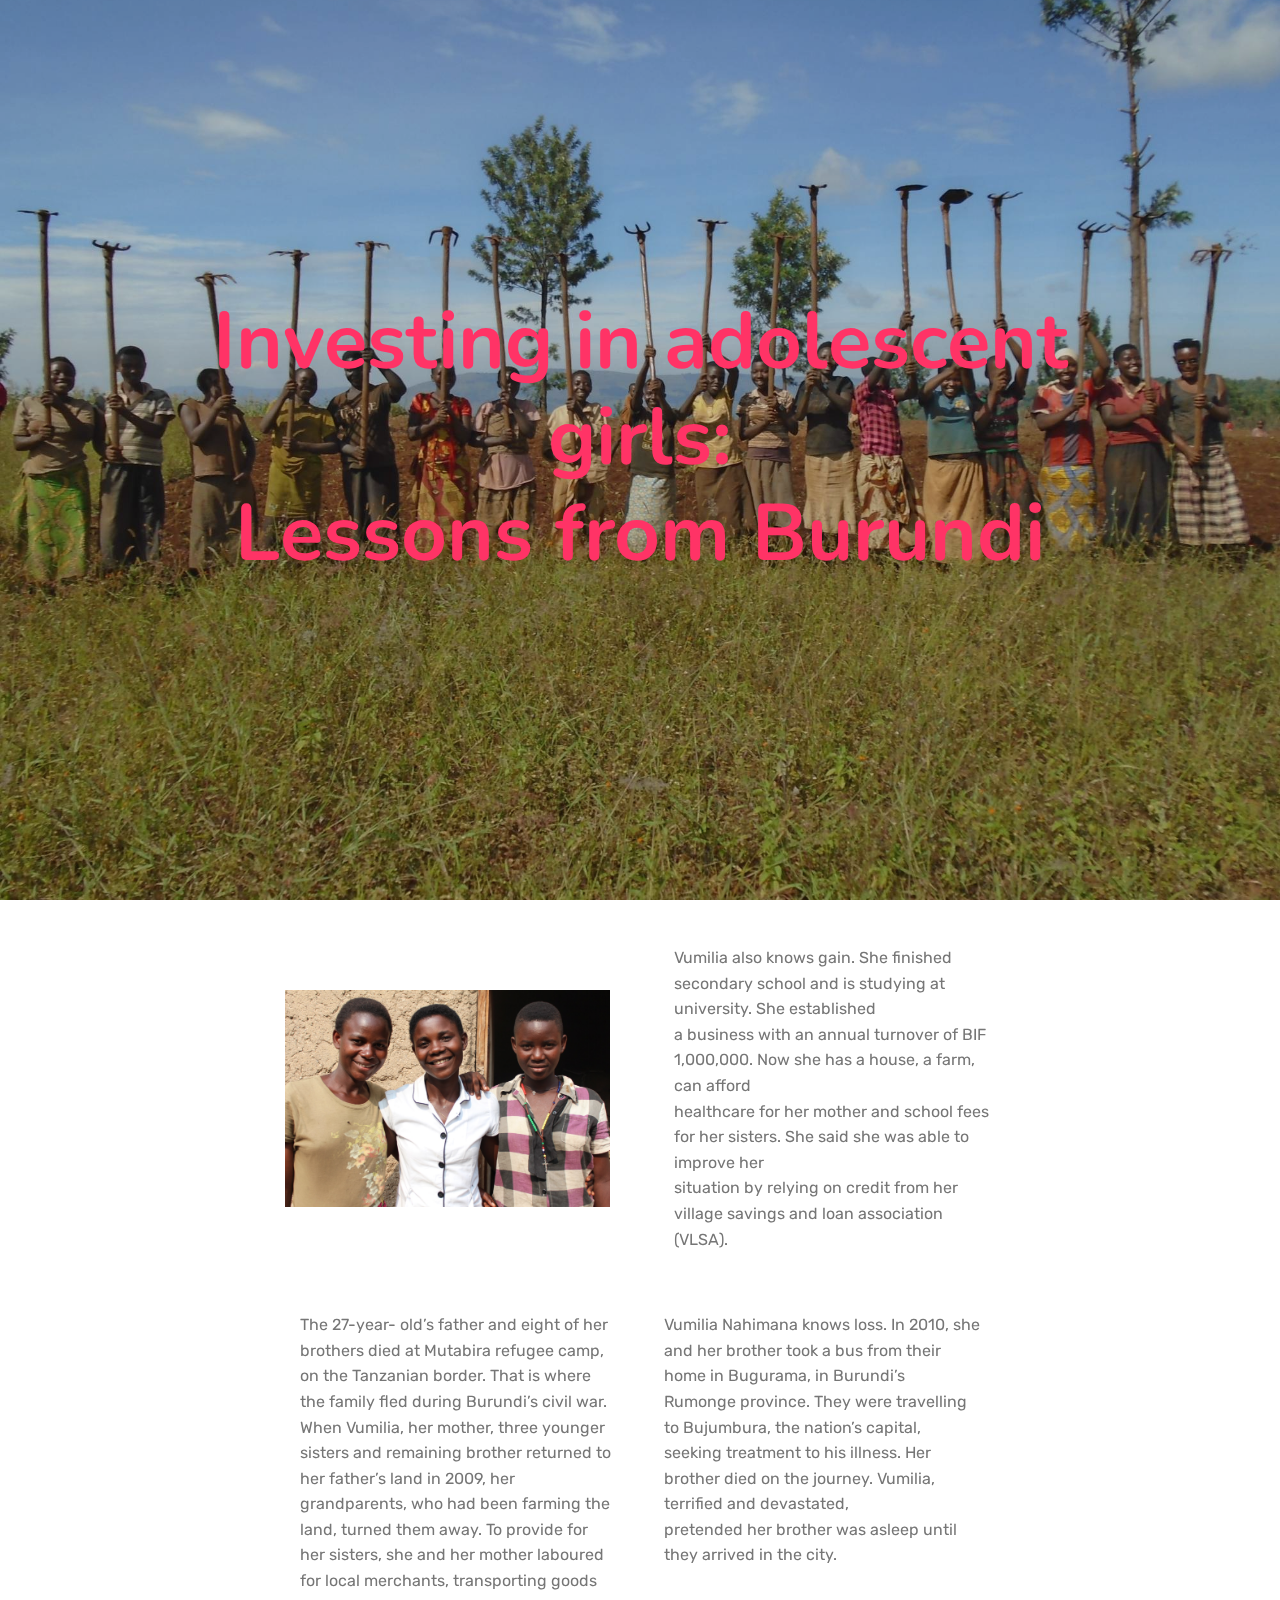
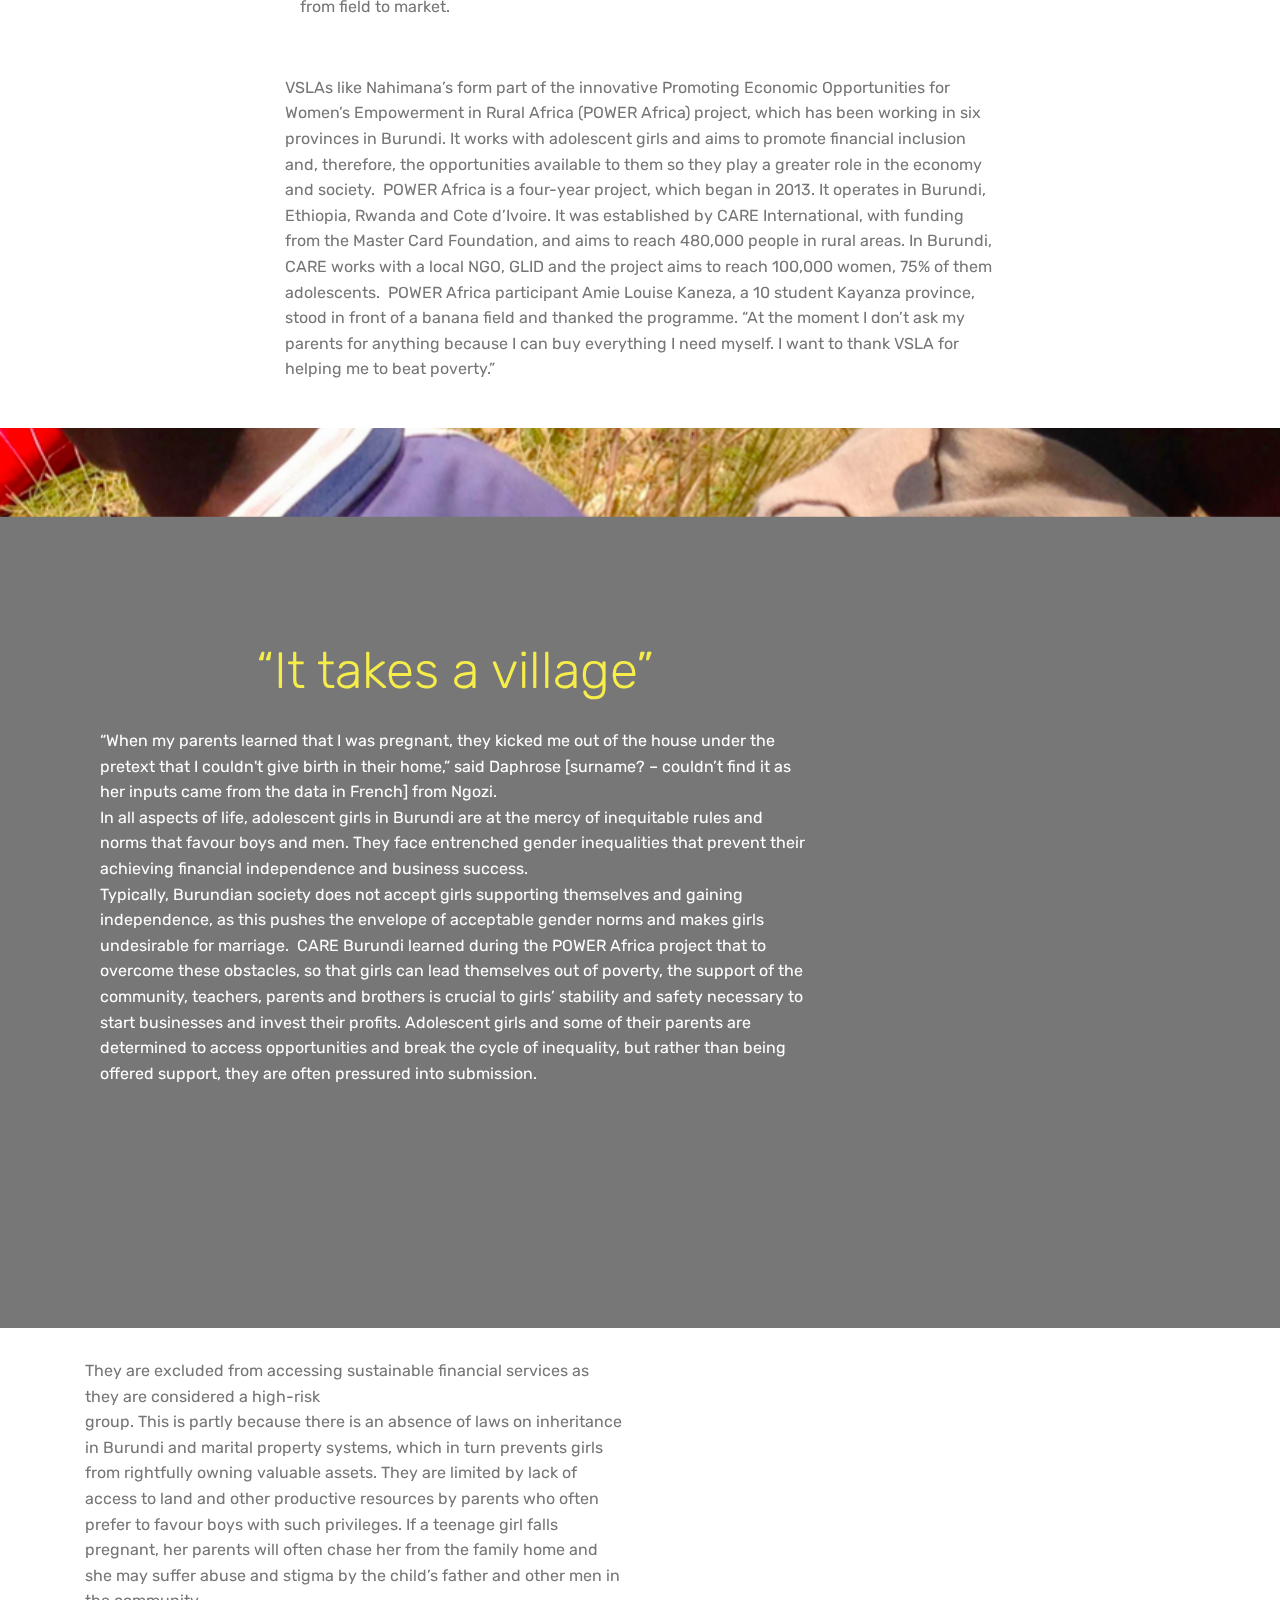
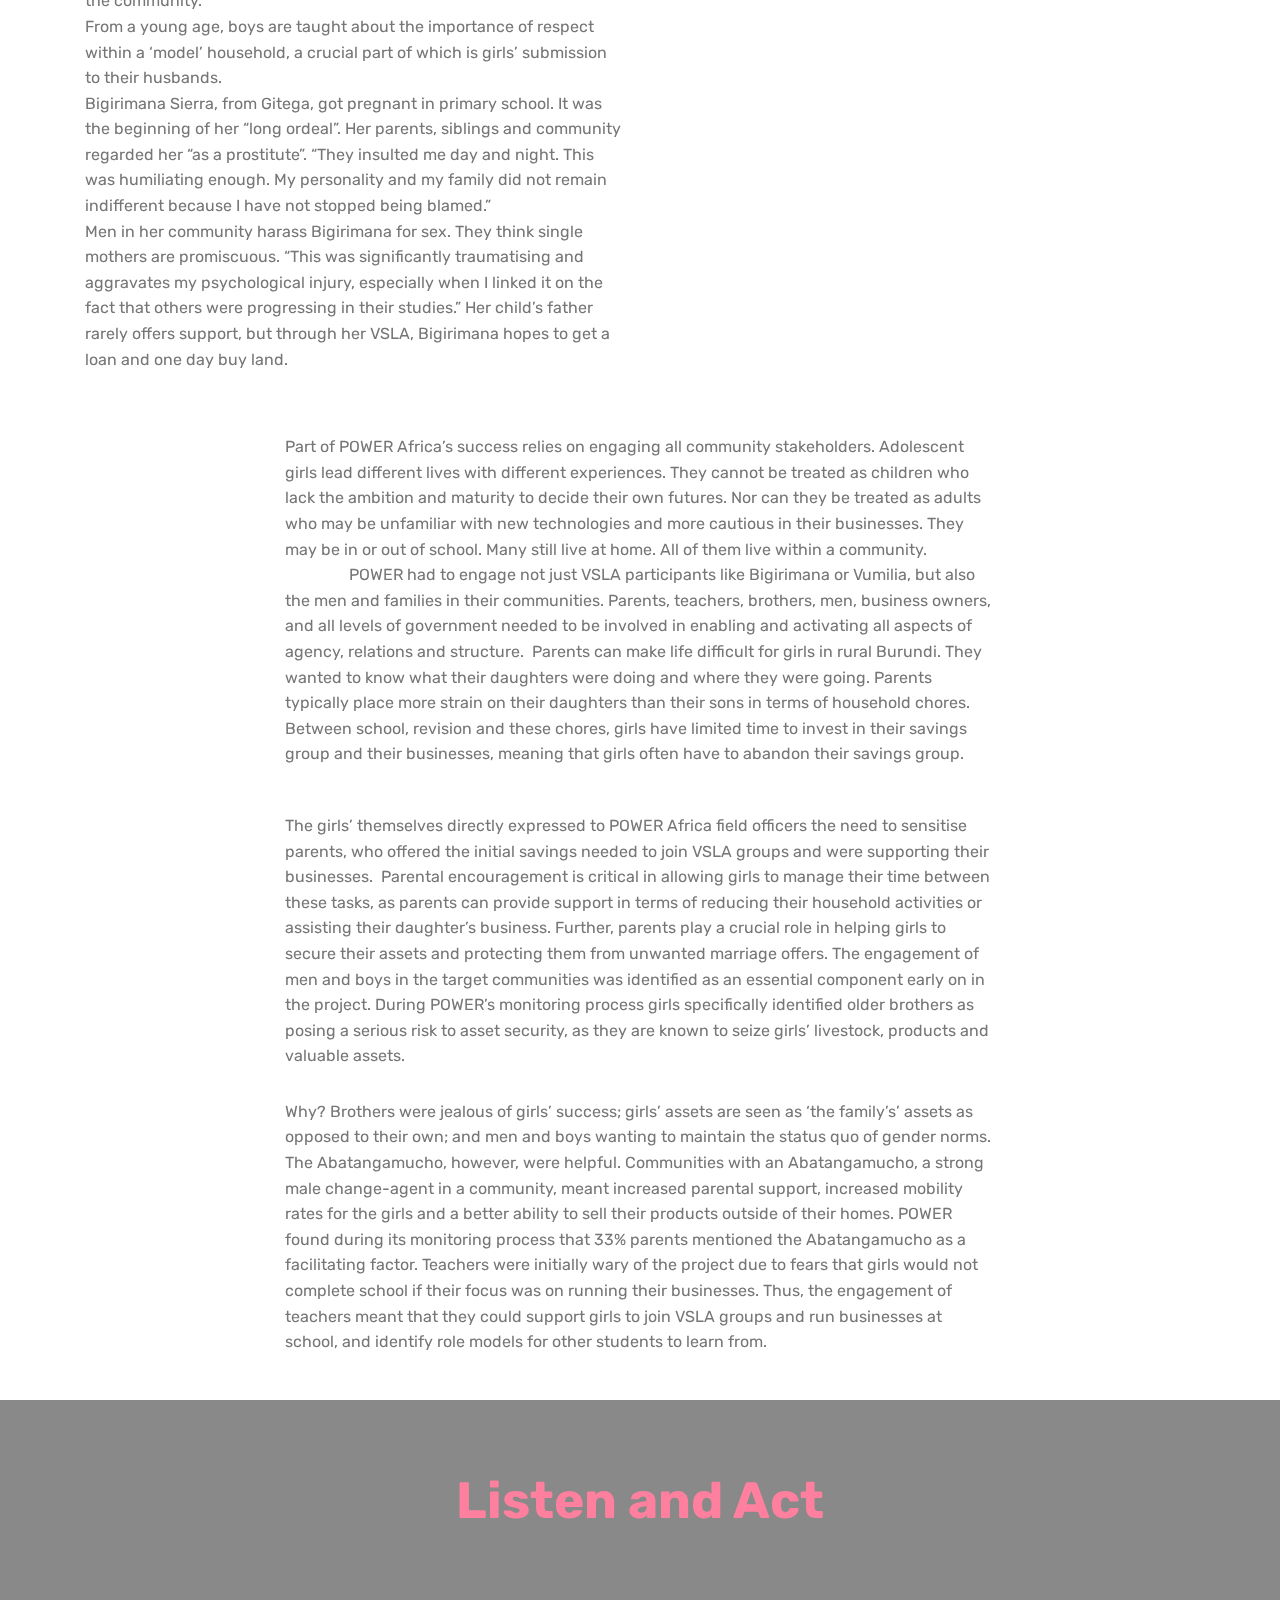
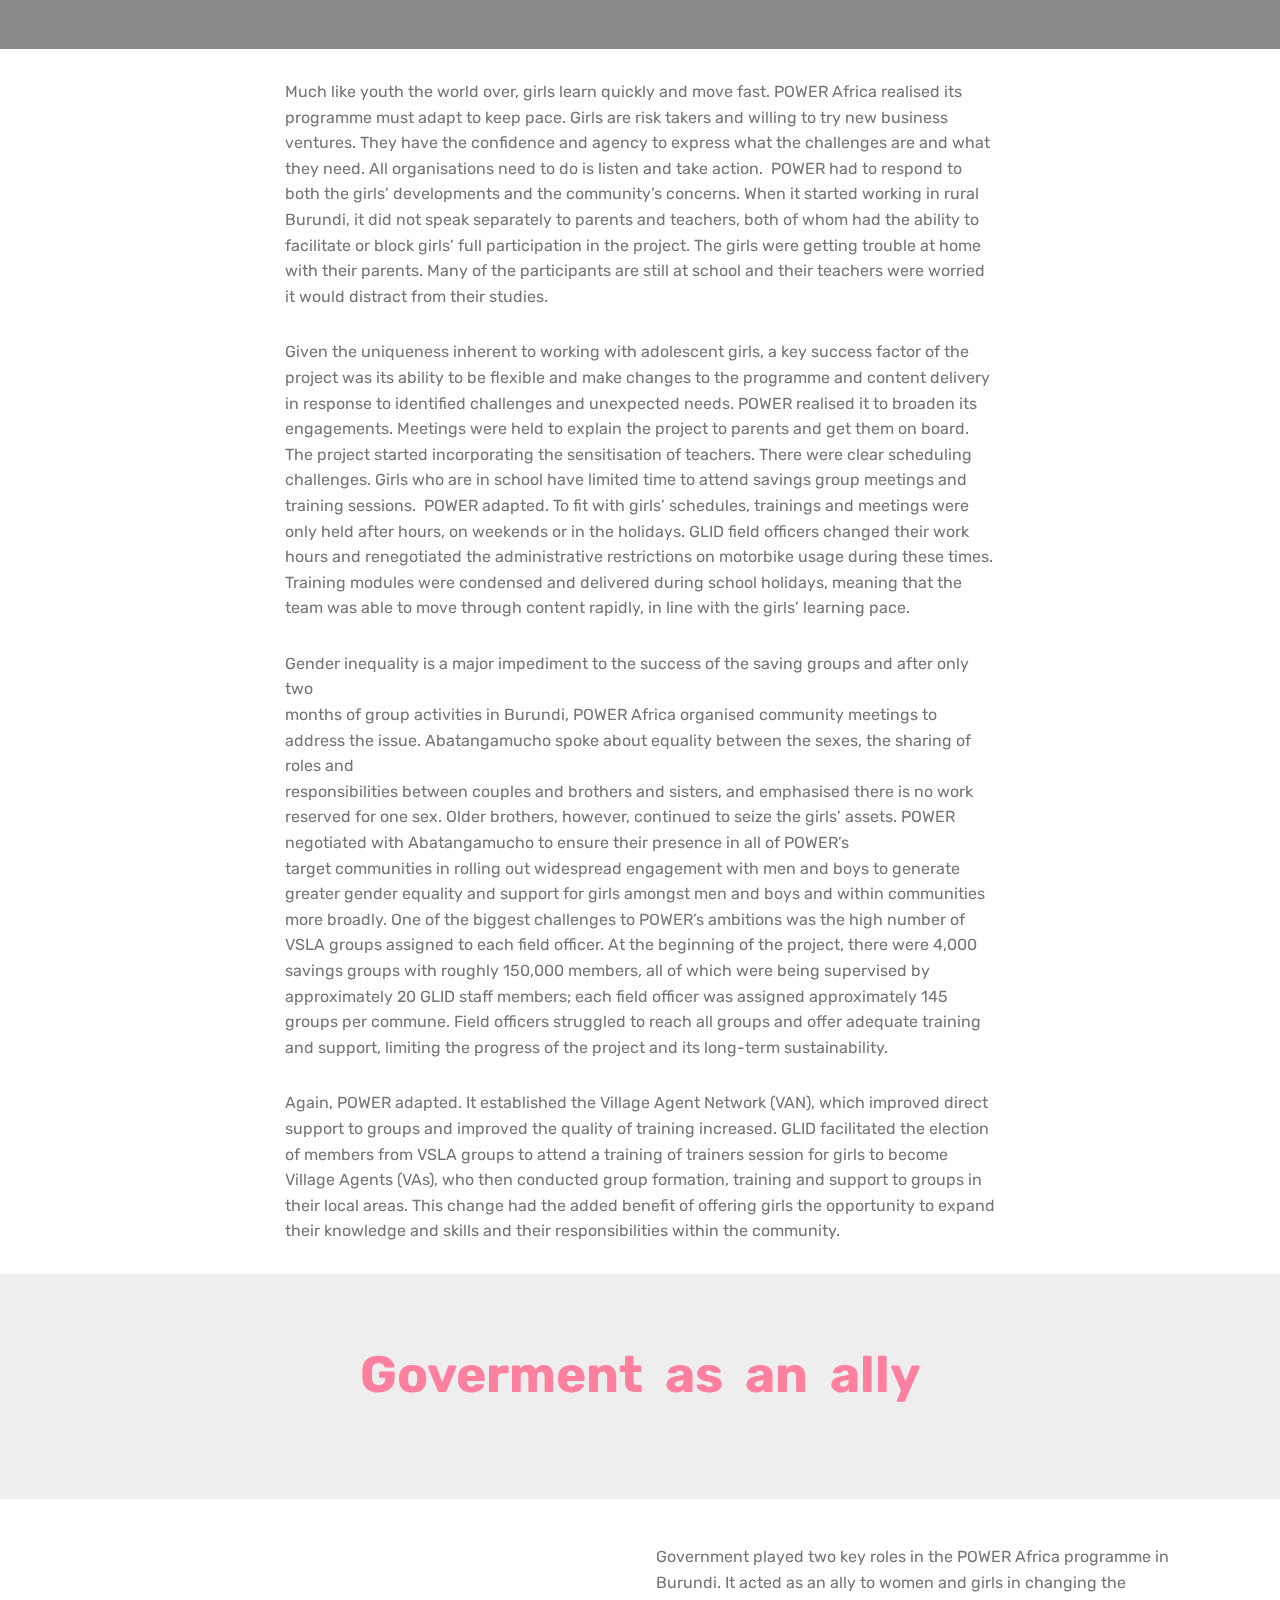
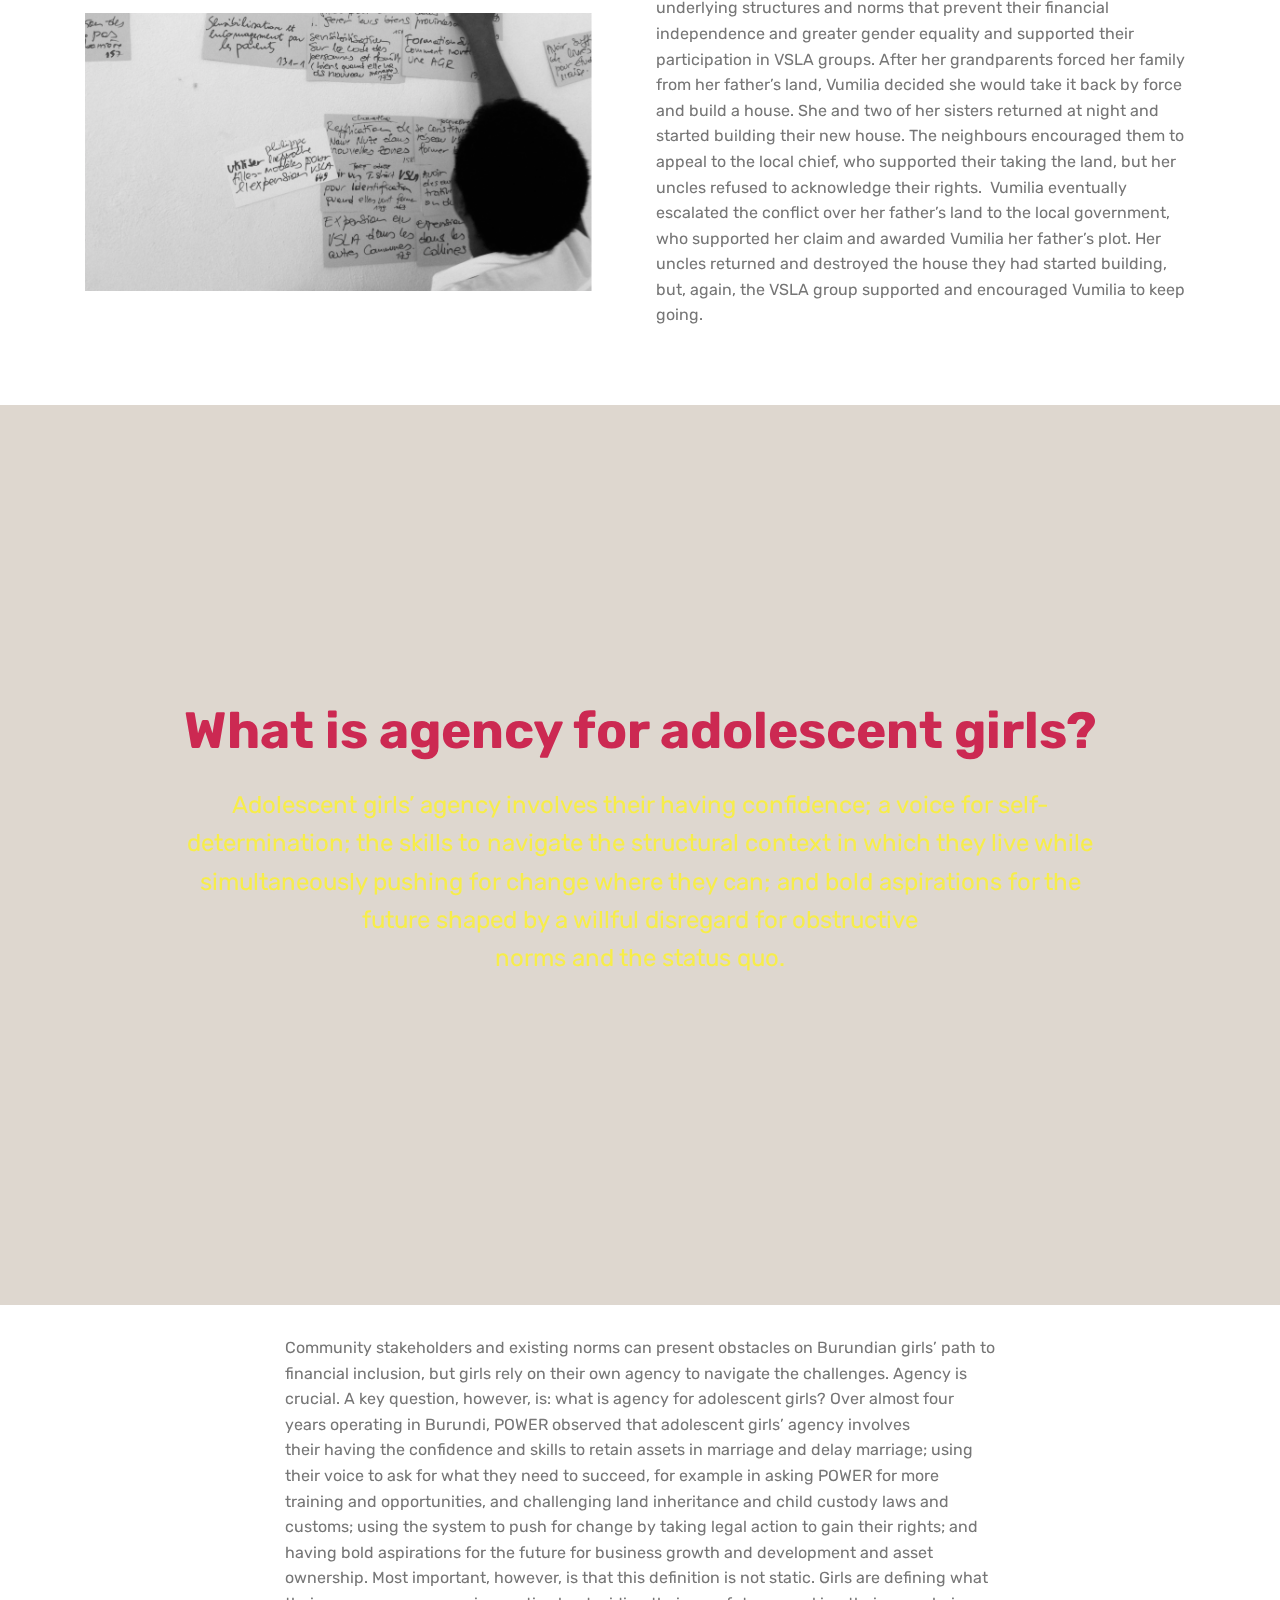
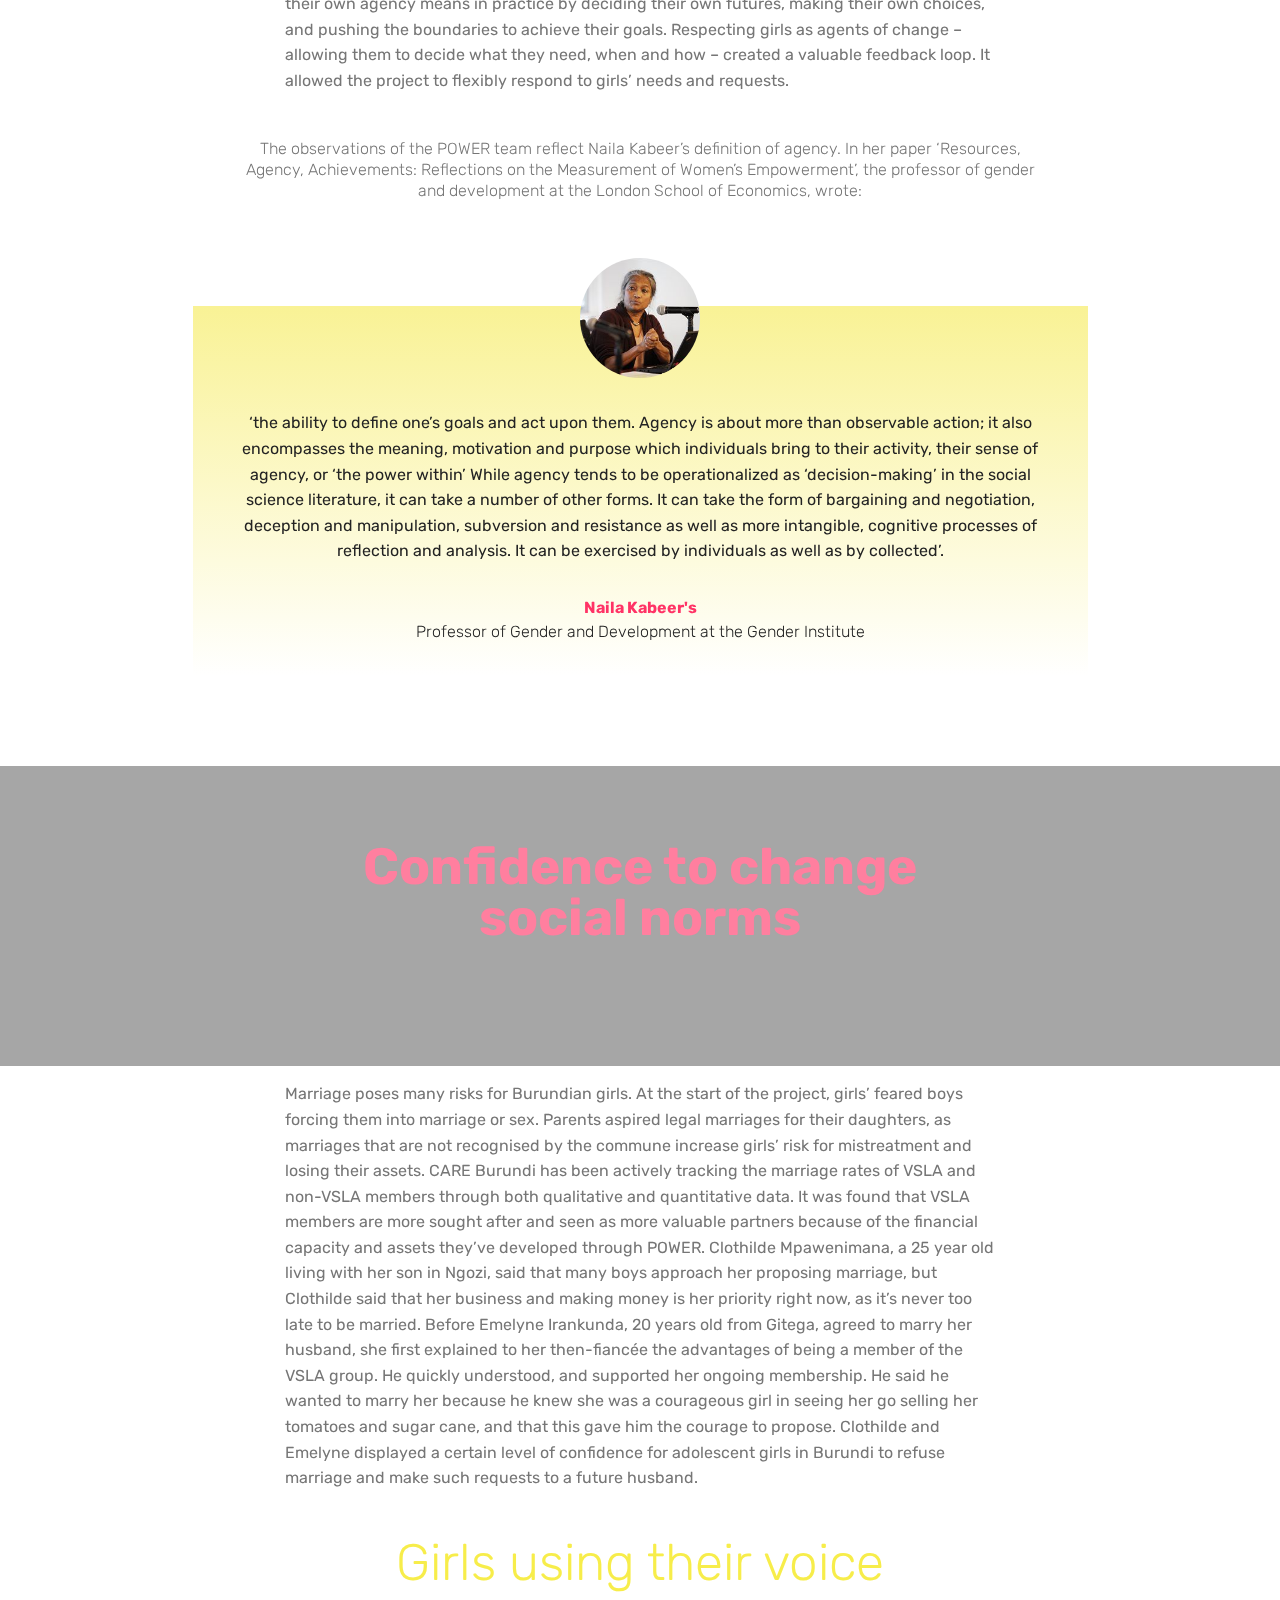
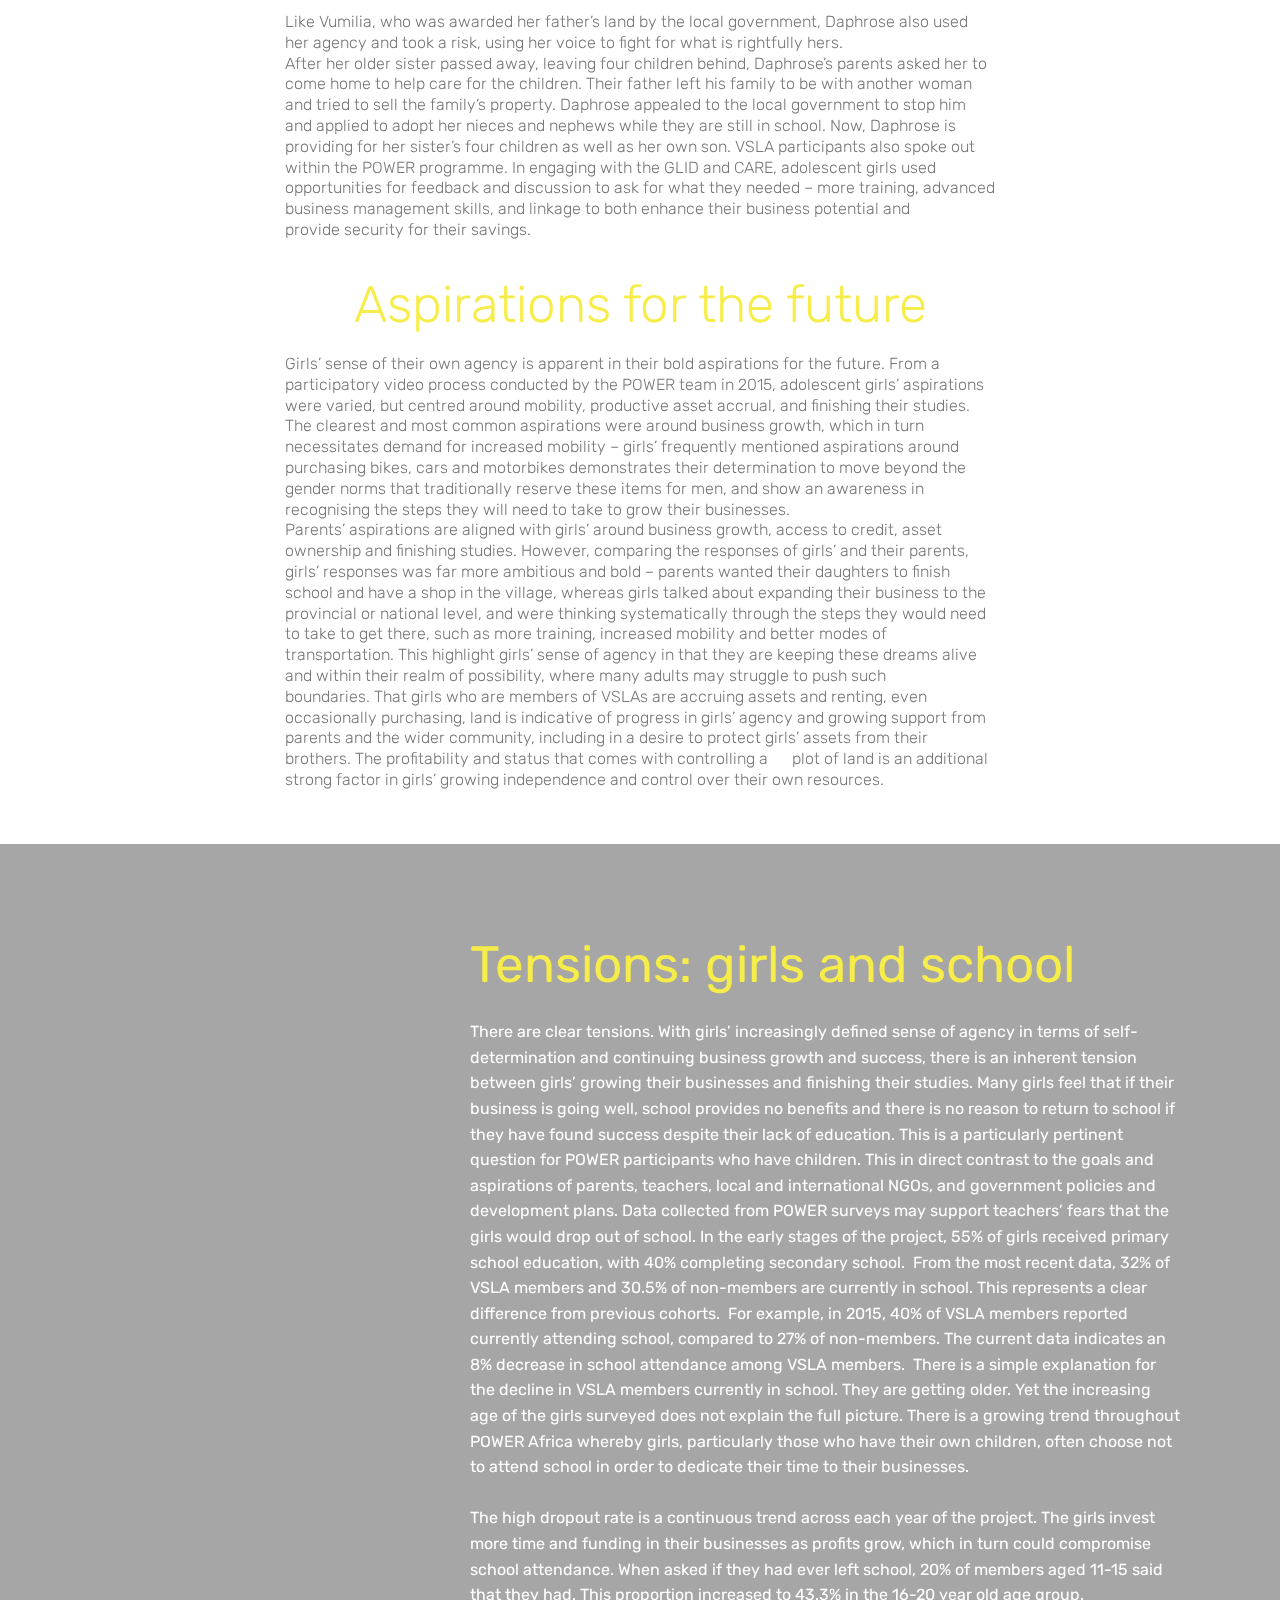
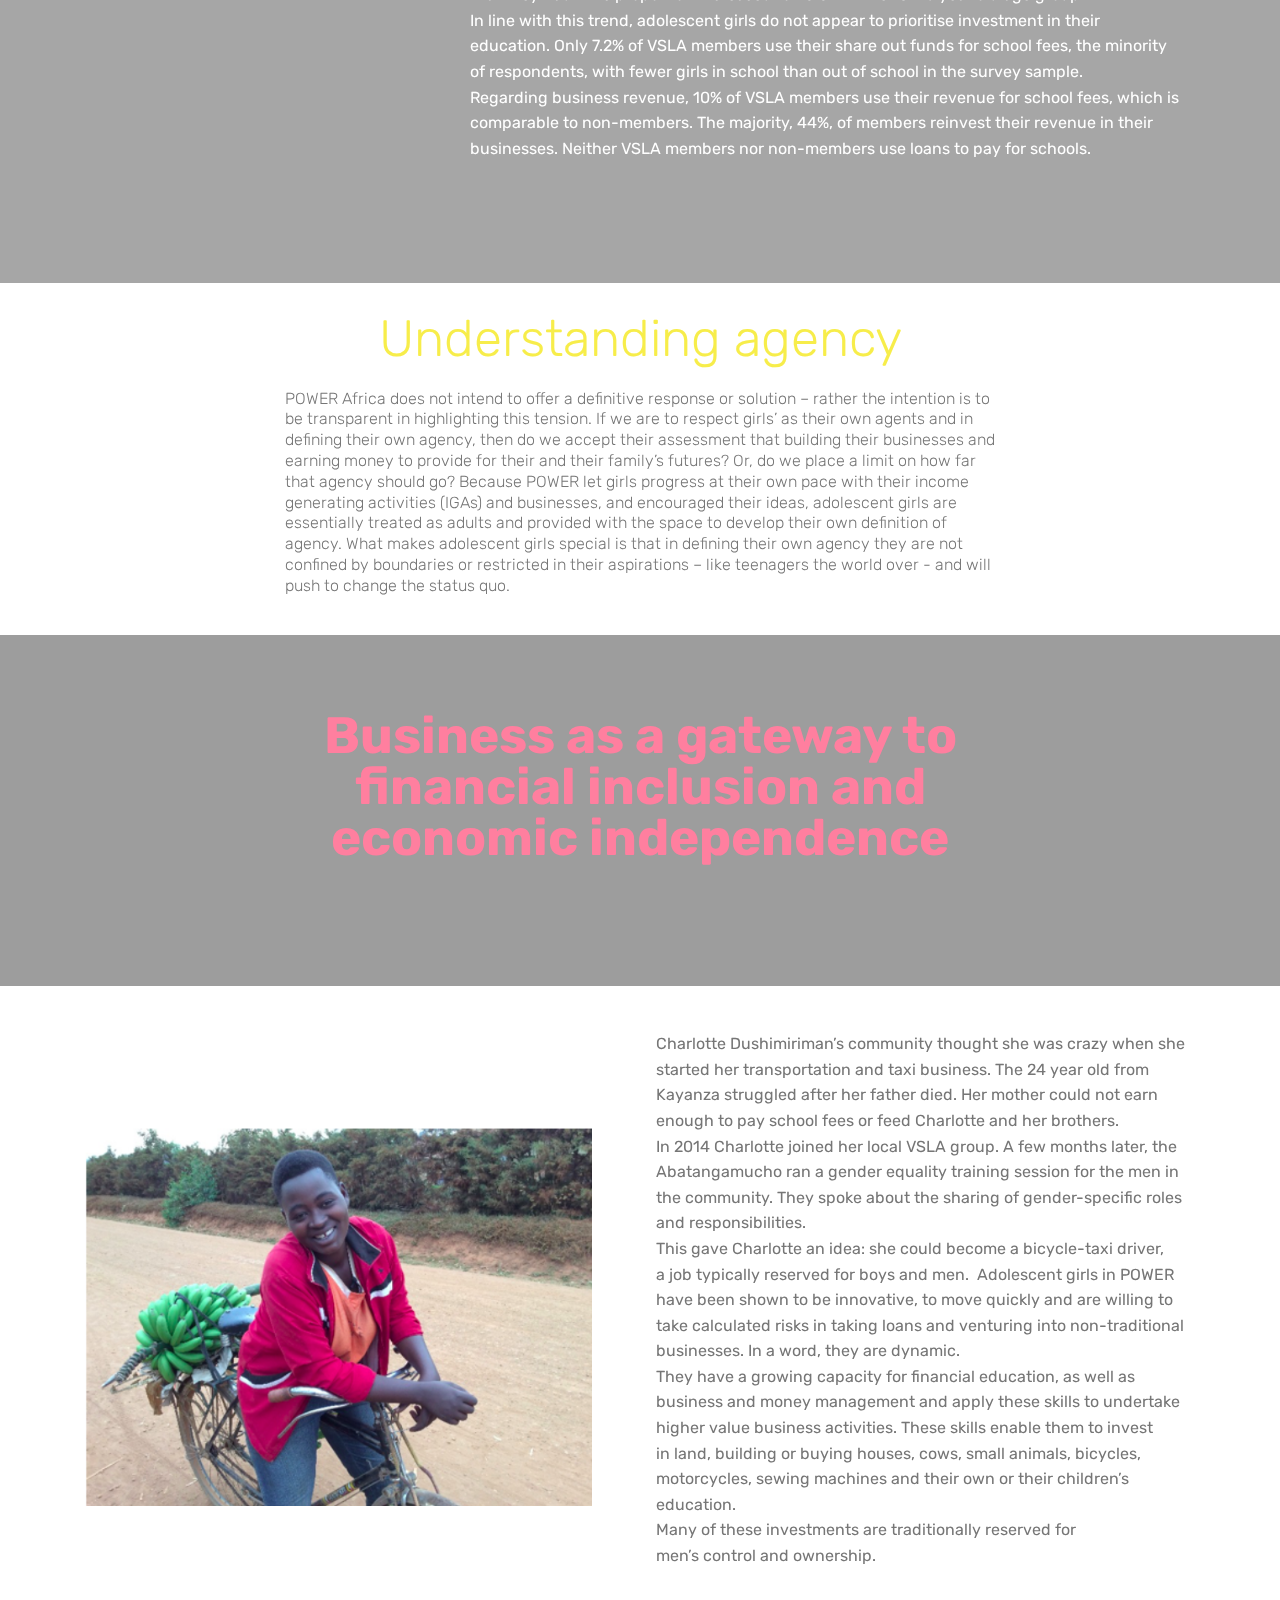
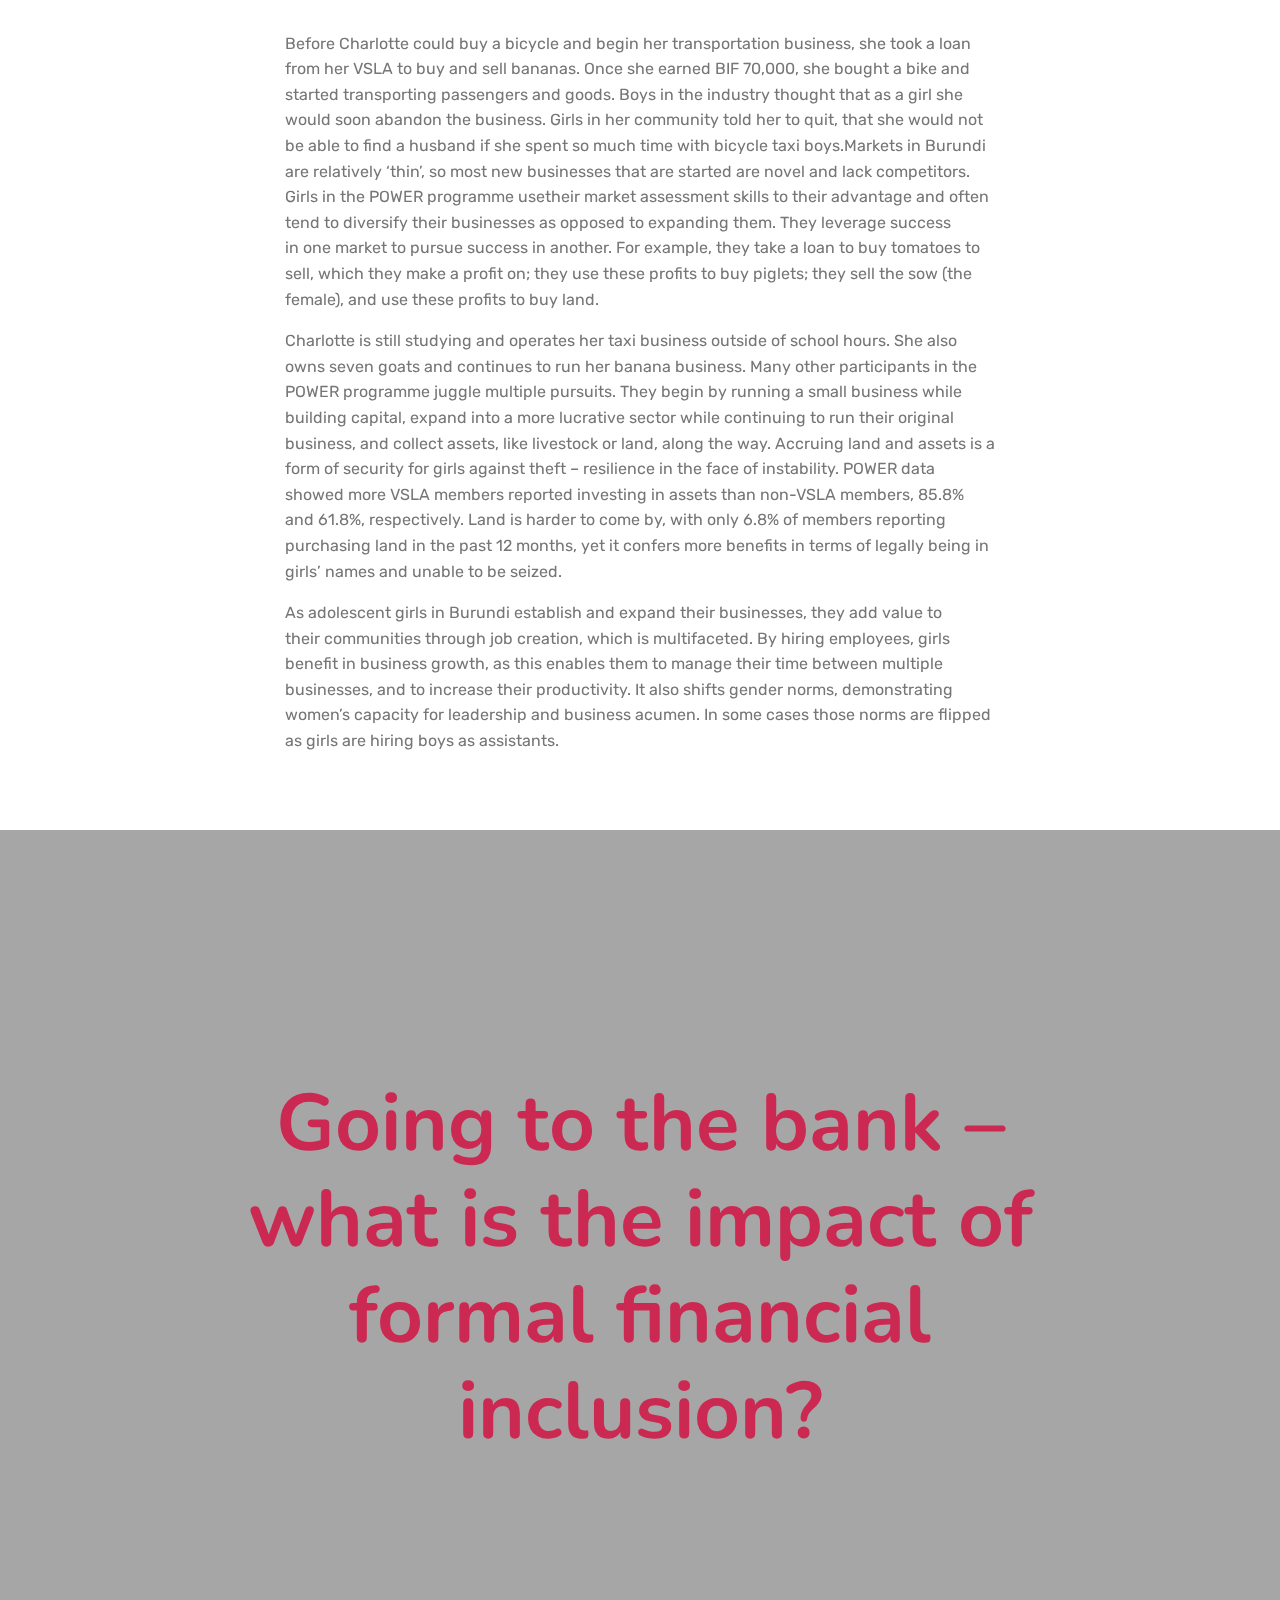
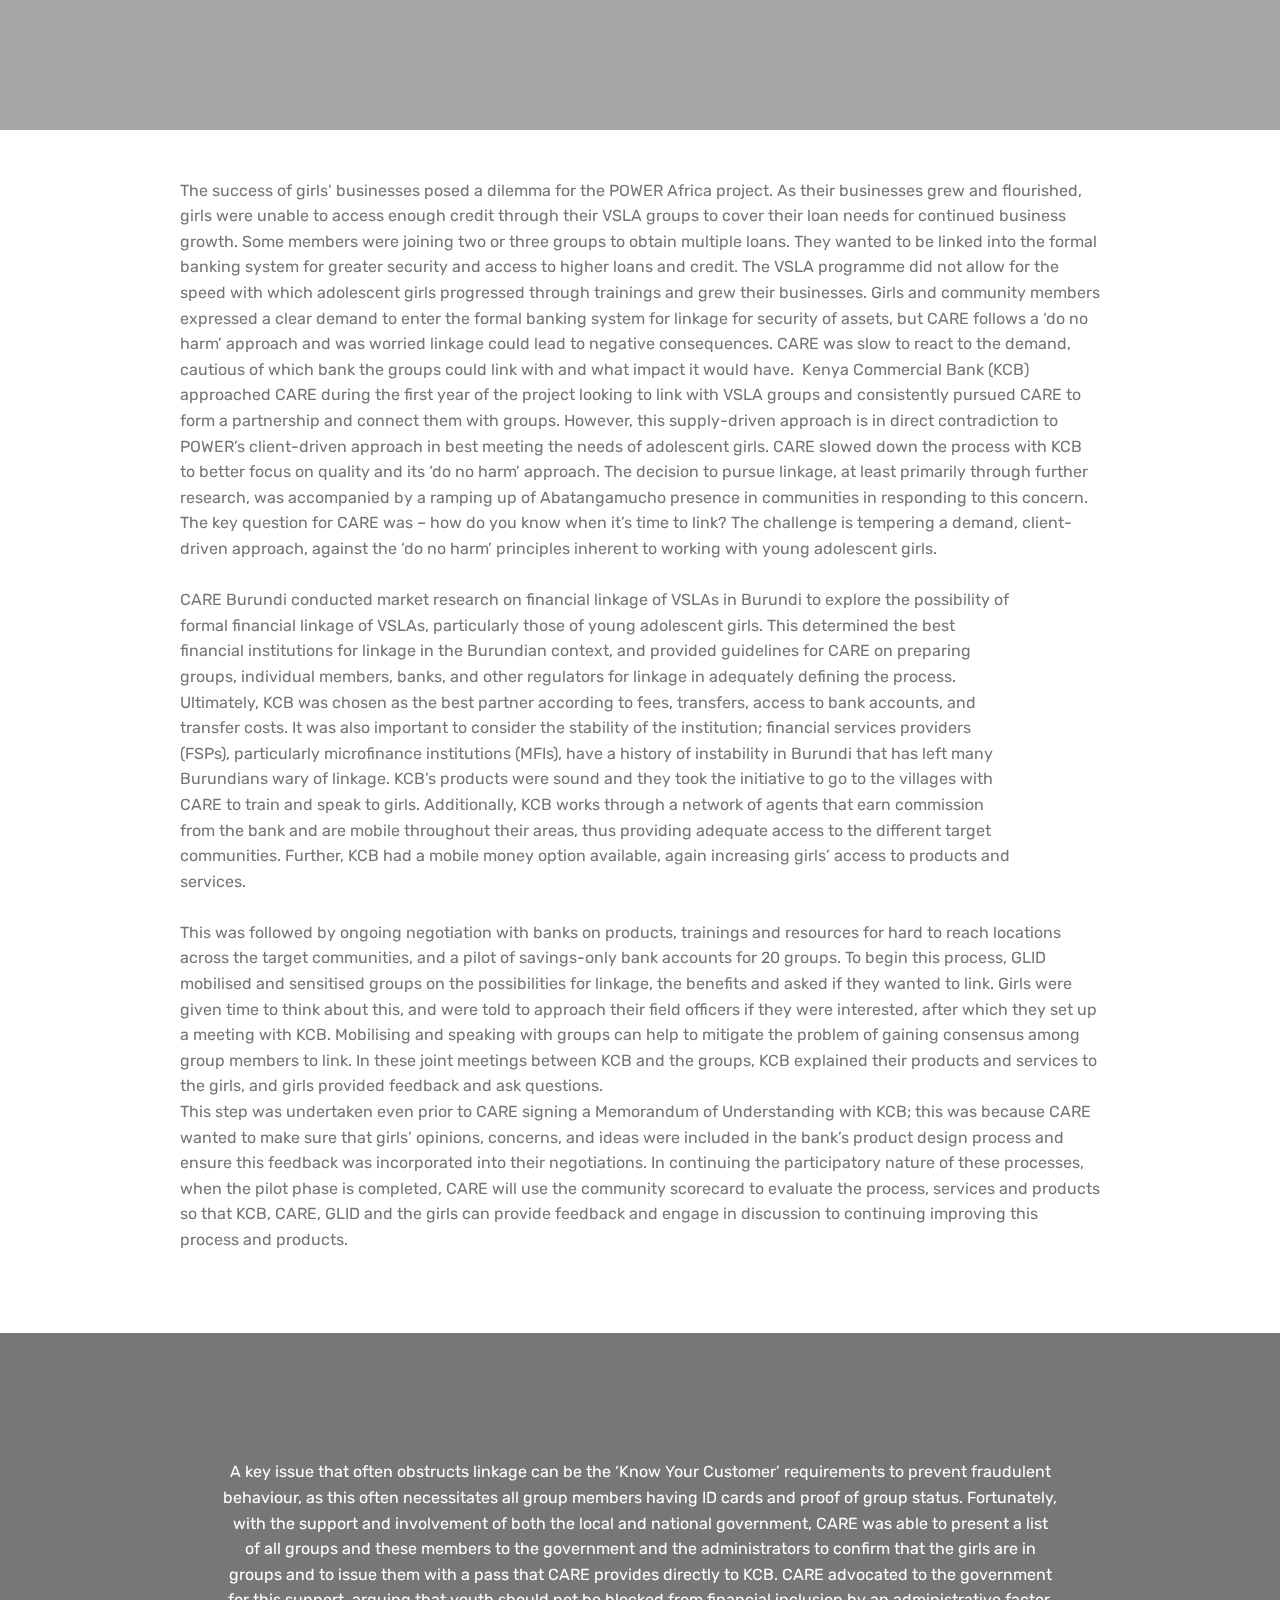
==== commit 5ffb2080: "create github pages" ====
--- a/index.html
+++ b/index.html
@@ -14,7 +14,6 @@
   <link rel="stylesheet" href="assets/bootstrap/css/bootstrap.min.css">
   <link rel="stylesheet" href="assets/bootstrap/css/bootstrap-grid.min.css">
   <link rel="stylesheet" href="assets/bootstrap/css/bootstrap-reboot.min.css">
-  <link rel="stylesheet" href="assets/socicon/css/styles.css">
   <link rel="stylesheet" href="assets/theme/css/style.css">
   <link rel="stylesheet" href="assets/mobirise/css/mbr-additional.css" type="text/css">
   
@@ -22,7 +21,7 @@
   
 </head>
 <body>
-<section class="cid-quRlgpBrwp mbr-fullscreen mbr-parallax-background" id="header2-m" data-rv-view="651">
+<section class="cid-quRlgpBrwp mbr-fullscreen mbr-parallax-background" id="header2-m" data-rv-view="797">
 
     
 
@@ -31,32 +30,17 @@
     <div class="container align-center">
         <div class="row justify-content-md-center">
             <div class="mbr-white col-md-10">
-                <h1 class="mbr-section-title mbr-bold pb-3 mbr-fonts-style display-1">
-                    POWER</h1>
-                
-                
-                
-            </div>
-        </div>
-    </div>
-    
-</section>
-
-<section class="engine"><a href="https://mobirise.co/m">bootstrap table</a></section><section class="mbr-section article content3 cid-quRqAIhsTI" id="content3-q" data-rv-view="654">
-      
-     
-
-    <div class="container">
-        <div class="media-container-row">
-            <div class="row col-12 col-md-8">
-                <div class="col-12 col-md-6 pr-lg-4 mbr-text mbr-fonts-style display-7"><div><span style="font-size: 1rem;">The 27-year- old’s father and eight of her brothers died at Mutabira refugee camp, on the Tanzanian</span><br></div><div>border. That is where the family fled during Burundi’s civil war. When Vumilia, her mother, three</div><div>younger sisters and remaining brother returned to her father’s land in 2009, her grandparents, who</div><div>had been farming the land, turned them away. To provide for her sisters, she and her mother</div><div>laboured for local merchants, transporting goods from field to market.</div><div><br></div></div>
-                <div class="col-12 col-md-6 pl-lg-4 mbr-text mbr-fonts-style display-7">Vumilia Nahimana knows loss. In 2010, she and her brother took a bus from their home in<div>Bugurama, in Burundi’s Rumonge province. They were travelling to Bujumbura, the nation’s capital,</div><div>seeking treatment to his illness. Her brother died on the journey. Vumilia, terrified and devastated,</div><div>pretended her brother was asleep until they arrived in the city.</div></div>
-            </div>
-        </div>
-    </div>
-</section>
-
-<section class="mbr-section content6 cid-quRqz0m64I" id="content6-p" data-rv-view="655">
+                <h1 class="mbr-section-title mbr-bold pb-3 mbr-fonts-style display-1">Investing in adolescent girls:<br>Lessons from Burundi</h1>
+                
+                
+                
+            </div>
+        </div>
+    </div>
+    
+</section>
+
+<section class="engine"><a href="https://mobirise.co/i">how to build a website for free</a></section><section class="mbr-section content6 cid-quRqz0m64I" id="content6-p" data-rv-view="800">
     
      
     
@@ -64,7 +48,7 @@
         <div class="media-container-row">
             <div class="col-12 col-md-8">
                 <div class="media-container-row">
-                    <div class="mbr-figure" style="width: 75%;">
+                    <div class="mbr-figure" style="width: 110%;">
                       <img src="assets/images/vumilia-avec-ses-seours-power-burundi-800x533.png" alt="Mobirise" title="" media-simple="true">  
                     </div>
                     <div class="media-content">
@@ -78,18 +62,32 @@
     </div>
 </section>
 
-<section class="mbr-section article content1 cid-quRtmXenr5" id="content1-s" data-rv-view="657">
-    
-     
-
-    <div class="container">
-        <div class="media-container-row">
-            <div class="mbr-text col-12 col-md-8 mbr-fonts-style display-7"><p>VSLAs like Nahimana’s form part of the innovative Promoting Economic Opportunities for Women’s <span style="font-size: 1rem;">Empowerment in Rural Africa (POWER Africa) project, which has been working in six provinces in&nbsp;</span><span style="font-size: 1rem;">Burundi. It works with adolescent girls and aims to promote financial inclusion and, therefore, the&nbsp;</span><span style="font-size: 1rem;">opportunities available to them so they play a greater role in the economy and society.</span></p><p>POWER Africa is a four-year project, which began in 2013. It operates in Burundi, Ethiopia, Rwanda&nbsp;<span style="font-size: 1rem;">and Cote d’Ivoire. It was established by CARE International, with funding from the Master Card&nbsp;</span><span style="font-size: 1rem;">Foundation, and aims to reach 480,000 people in rural areas. In Burundi, CARE works with a local&nbsp;</span><span style="font-size: 1rem;">NGO, GLID and the project aims to reach 100,000 women, 75% of them adolescents.</span></p><p><span style="font-size: 1rem;">POWER Africa participant Amie Louise Kaneza, a 10 student Kayanza province, stood in front of a&nbsp;</span><span style="font-size: 1rem;">banana field and thanked the programme. “At the moment I don’t ask my parents for anything&nbsp;</span><span style="font-size: 1rem;">because I can buy everything I need myself. I want to thank VSLA for helping me to beat poverty.”</span></p></div>
-        </div>
-    </div>
-</section>
-
-<section class="header9 cid-quRuFkceiz mbr-fullscreen mbr-parallax-background" id="header9-v" data-rv-view="658">
+<section class="mbr-section article content3 cid-quRqAIhsTI" id="content3-q" data-rv-view="802">
+      
+     
+
+    <div class="container">
+        <div class="media-container-row">
+            <div class="row col-12 col-md-8">
+                <div class="col-12 col-md-6 pr-lg-4 mbr-text mbr-fonts-style display-7"><div><span style="font-size: 1rem;">The 27-year- old’s father and eight of her brothers died at Mutabira refugee camp, on the Tanzanian&nbsp;</span><span style="font-size: 1rem;">border. That is where the family fled during Burundi’s civil war. When Vumilia, her mother, three&nbsp;</span><span style="font-size: 1rem;">younger sisters and remaining brother returned to her father’s land in 2009, her grandparents, who&nbsp;</span><span style="font-size: 1rem;">had been farming the land, turned them away. To provide for her sisters, she and her mother&nbsp;</span><span style="font-size: 1rem;">laboured for local merchants, transporting goods from field to market.</span></div><div><br></div></div>
+                <div class="col-12 col-md-6 pl-lg-4 mbr-text mbr-fonts-style display-7">Vumilia Nahimana knows loss. In 2010, she and her brother took a bus from their home in&nbsp;<span style="font-size: 1rem;">Bugurama, in Burundi’s Rumonge province. They were travelling to Bujumbura, the nation’s capital,</span><div>seeking treatment to his illness. Her brother died on the journey. Vumilia, terrified and devastated,</div><div>pretended her brother was asleep until they arrived in the city.</div></div>
+            </div>
+        </div>
+    </div>
+</section>
+
+<section class="mbr-section article content1 cid-quRtmXenr5" id="content1-s" data-rv-view="803">
+    
+     
+
+    <div class="container">
+        <div class="media-container-row">
+            <div class="mbr-text col-12 col-md-8 mbr-fonts-style display-7"><p>VSLAs like Nahimana’s form part of the innovative Promoting Economic Opportunities for Women’s <span style="font-size: 1rem;">Empowerment in Rural Africa (POWER Africa) project, which has been working in six provinces in&nbsp;</span><span style="font-size: 1rem;">Burundi. It works with adolescent girls and aims to promote financial inclusion and, therefore, the&nbsp;</span><span style="font-size: 1rem;">opportunities available to them so they play a greater role in the economy and society. &nbsp;</span><span style="font-size: 1rem;">POWER Africa is a four-year project, which began in 2013. It operates in Burundi, Ethiopia, Rwanda&nbsp;</span><span style="font-size: 1rem;">and Cote d’Ivoire. It was established by CARE International, with funding from the Master Card&nbsp;</span><span style="font-size: 1rem;">Foundation, and aims to reach 480,000 people in rural areas. In Burundi, CARE works with a local&nbsp;</span><span style="font-size: 1rem;">NGO, GLID and the project aims to reach 100,000 women, 75% of them adolescents. &nbsp;</span><span style="font-size: 1rem;">POWER Africa participant Amie Louise Kaneza, a 10 student Kayanza province, stood in front of a&nbsp;</span><span style="font-size: 1rem;">banana field and thanked the programme. “At the moment I don’t ask my parents for anything&nbsp;</span><span style="font-size: 1rem;">because I can buy everything I need myself. I want to thank VSLA for helping me to beat poverty.”</span></p></div>
+        </div>
+    </div>
+</section>
+
+<section class="header9 cid-quRuFkceiz mbr-fullscreen mbr-parallax-background" id="header9-v" data-rv-view="804">
 
     
 
@@ -108,76 +106,63 @@
     
 </section>
 
-<section class="header8 cid-quRyHOCZBK" id="header8-w" data-rv-view="661">
-
-    
-
-    
-
-    <div class="container align-center">
-        <div class="row justify-content-md-center">
-            <div class="mbr-white col-md-10">
-                
-                <p class="mbr-text align-center py-2 mbr-fonts-style display-7">They are excluded from accessing sustainable financial services as they are considered a high-risk<br>group. This is partly because there is an absence of laws on inheritance in Burundi and marital<br>property systems, which in turn prevents girls from rightfully owning valuable assets.<br>They are limited by lack of access to land and other productive resources by parents who often<br>prefer to favour boys with such privileges. If a teenage girl falls pregnant, her parents will often<br>chase her from the family home and she may suffer abuse and stigma by the child’s father and other<br>men in the community. From a young age, boys are taught about the importance of respect within a<br>‘model’ household, a crucial part of which is girls’ submission to their husbands.<br>Bigirimana Sierra, from Gitega, got pregnant in primary school. It was the beginning of her “long<br>ordeal”. Her parents, siblings and community regarded her “as a prostitute”. “They insulted me day<br>and night. This was humiliating enough. My personality and my family did not remain indifferent<br>because I have not stopped being blamed.”<br>Men in her community harass Bigirimana for sex. They think single mothers are promiscuous. “This<br>was significantly traumatising and aggravates my psychological injury, especially when I linked it on<br>the fact that others were progressing in their studies.” Her child’s father rarely offers support, but<br>through her VSLA, Bigirimana hopes to get a loan and one day buy land.</p>
-                <div class="mbr-media show-modal align-center py-2" data-modal=".modalWindow">
-                         <span class="mbr-iconfont socicon-youtube socicon" media-simple="true"></span>
+<section class="header7 cid-quWxpd1QEi" id="header7-27" data-rv-view="807">
+
+    
+
+    
+
+    <div class="container">
+        <div class="media-container-row">
+
+            <div class="media-content align-right">
+                
+                <div class="mbr-section-text mbr-white pb-3">
+                    <p class="mbr-text mbr-fonts-style display-7">They are excluded from accessing sustainable financial services as they are considered a high-risk<br>group. This is partly because there is an absence of laws on inheritance in Burundi and marital property systems, which in turn prevents girls from rightfully owning valuable assets. They are limited by lack of access to land and other productive resources by parents who often prefer to favour boys with such privileges. If a teenage girl falls pregnant, her parents will often chase her from the family home and she may suffer abuse and stigma by the child’s father and other men in the community.<br>From a young age, boys are taught about the importance of respect within a ‘model’ household, a crucial part of which is girls’ submission to their husbands.<br>Bigirimana Sierra, from Gitega, got pregnant in primary school. It was the beginning of her “long ordeal”. Her parents, siblings and community regarded her “as a prostitute”. “They insulted me day and night. This was humiliating enough. My personality and my family did not remain indifferent because I have not stopped being blamed.”<br>Men in her community harass Bigirimana for sex. They think single mothers are promiscuous. “This was significantly traumatising and aggravates my psychological injury, especially when I linked it on the fact that others were progressing in their studies.” Her child’s father rarely offers support, but through her VSLA, Bigirimana hopes to get a loan and one day buy land.</p>
                 </div>
                 
-                
-            </div>
-        </div>
-    </div>
-    <div>
-        <div class="modalWindow" style="display: none;">
-            <div class="modalWindow-container">
-                <div class="modalWindow-video-container">
-                    <div class="modalWindow-video">
-                        <iframe width="100%" height="100%" frameborder="0" allowfullscreen="1" data-src="https://youtu.be/dO8o95SJXa4"></iframe>
-                    </div>
-                    <a class="close" role="button" data-dismiss="modal">
-                        <span aria-hidden="true" class="mbri-close mbr-iconfont closeModal"></span>
-                        <span class="sr-only">Close</span>
-                    </a>
-                </div>
-            </div>
-        </div>
-    </div>
-</section>
-
-<section class="mbr-section article content1 cid-quRB2KchMB" id="content1-11" data-rv-view="664">
-    
-     
-
-    <div class="container">
-        <div class="media-container-row">
-            <div class="mbr-text col-12 col-md-8 mbr-fonts-style display-7"><p>Part of POWER Africa’s success relies on engaging all community stakeholders. Adolescent girls lead&nbsp;<span style="font-size: 1rem;">different lives with different experiences. They cannot be treated as children who lack the ambition&nbsp;</span><span style="font-size: 1rem;">and maturity to decide their own futures. Nor can they be treated as adults who may be unfamiliar&nbsp;</span><span style="font-size: 1rem;">with new technologies and more cautious in their businesses. They may be in or out of school. Many&nbsp;</span><span style="font-size: 1rem;">still live at home. All of them live within a community. &nbsp; &nbsp; &nbsp; &nbsp; &nbsp; &nbsp; &nbsp; &nbsp; &nbsp; &nbsp; &nbsp; &nbsp; &nbsp; &nbsp; &nbsp; &nbsp; </span><span style="font-size: 1rem;">POWER had to engage not just VSLA participants like Bigirimana or Vumilia, but also the men and&nbsp;</span><span style="font-size: 1rem;">families in their communities. Parents, teachers, brothers, men, business owners, and all levels of&nbsp;</span><span style="font-size: 1rem;">government needed to be involved in enabling and activating all aspects of agency, relations and&nbsp;</span><span style="font-size: 1rem;">structure. &nbsp; &nbsp; &nbsp; &nbsp; &nbsp; &nbsp; &nbsp; &nbsp; &nbsp; &nbsp; &nbsp; &nbsp; &nbsp; &nbsp; &nbsp; &nbsp; &nbsp; &nbsp; &nbsp; &nbsp; &nbsp; &nbsp; &nbsp; &nbsp; &nbsp; &nbsp; &nbsp; &nbsp; &nbsp; &nbsp; &nbsp; &nbsp; &nbsp; &nbsp; &nbsp; &nbsp; &nbsp; &nbsp; &nbsp; &nbsp; &nbsp; &nbsp; &nbsp; &nbsp; &nbsp; &nbsp; &nbsp; &nbsp; &nbsp; &nbsp; &nbsp; &nbsp; &nbsp; &nbsp; &nbsp; &nbsp; &nbsp; &nbsp; &nbsp; &nbsp; &nbsp; &nbsp; &nbsp; </span><span style="font-size: 1rem;">Parents can make life difficult for girls in rural Burundi. They wanted to know what their daughters&nbsp;</span><span style="font-size: 1rem;">were doing and where they were going. Parents typically place more strain on their daughters than&nbsp;</span><span style="font-size: 1rem;">their sons in terms of household chores. Between school, revision and these chores, girls have&nbsp;</span><span style="font-size: 1rem;">limited time to invest in their savings group and their businesses, meaning that girls often have to&nbsp;</span><span style="font-size: 1rem;">abandon their savings group.</span></p></div>
-        </div>
-    </div>
-</section>
-
-<section class="mbr-section article content1 cid-quRB3fV7SP" id="content1-12" data-rv-view="665">
-    
-     
-
-    <div class="container">
-        <div class="media-container-row">
-            <div class="mbr-text col-12 col-md-8 mbr-fonts-style display-7">The girls’ themselves directly expressed to POWER Africa field officers the need to sensitise parents,&nbsp;<span style="font-size: 1rem;">who offered the initial savings needed to join VSLA groups and were supporting their businesses.</span><div>Parental encouragement is critical in allowing girls to manage their time between these tasks, as&nbsp;<span style="font-size: 1rem;">parents can provide support in terms of reducing their household activities or assisting their</span></div><div>daughter’s business. Further, parents play a crucial role in helping girls to secure their assets and&nbsp;<span style="font-size: 1rem;">protecting them from unwanted marriage offers.</span></div><div>The engagement of men and boys in the target communities was identified as an essential</div><div>component early on in the project. During POWER’s monitoring process girls specifically identified&nbsp;<span style="font-size: 1rem;">older brothers as posing a serious risk to asset security, as they are known to seize girls’ livestock,&nbsp;</span><span style="font-size: 1rem;">products and valuable assets.</span></div></div>
-        </div>
-    </div>
-</section>
-
-<section class="mbr-section article content1 cid-quRC5c1kk3" id="content1-15" data-rv-view="666">
-    
-     
-
-    <div class="container">
-        <div class="media-container-row">
-            <div class="mbr-text col-12 col-md-8 mbr-fonts-style display-7">Why? Brothers were jealous of girls’ success; girls’ assets are seen as ‘the family’s’ assets as opposed&nbsp;<span style="font-size: 1rem;">to their own; and men and boys wanting to maintain the status quo of gender norms.</span><div>The Abatangamucho, however, were helpful. Communities with an Abatangamucho, a strong male&nbsp;<span style="font-size: 1rem;">change-agent in a community, meant increased parental support, increased mobility rates for the&nbsp;</span><span style="font-size: 1rem;">girls and a better ability to sell their products outside of their homes. POWER found during its&nbsp;</span><span style="font-size: 1rem;">monitoring process that 33% parents mentioned the Abatangamucho as a facilitating factor.</span></div><div>Teachers were initially wary of the project due to fears that girls would not complete school if their&nbsp;<span style="font-size: 1rem;">focus was on running their businesses. Thus, the engagement of teachers meant that they could&nbsp;</span><span style="font-size: 1rem;">support girls to join VSLA groups and run businesses at school, and identify role models for other&nbsp;</span><span style="font-size: 1rem;">students to learn from.</span></div></div>
-        </div>
-    </div>
-</section>
-
-<section class="mbr-section content5 cid-quRDpM1Tmq mbr-parallax-background" id="content5-16" data-rv-view="667">
+            </div>
+
+            <div class="mbr-figure" style="width: 100%;"><iframe class="mbr-embedded-video" src="https://www.youtube.com/embed/BapUnsHWaOU?rel=0&amp;amp;showinfo=0&amp;autoplay=0&amp;loop=0" width="1280" height="720" frameborder="0" allowfullscreen></iframe></div>
+
+        </div>
+    </div>
+</section>
+
+<section class="mbr-section article content1 cid-quRB2KchMB" id="content1-11" data-rv-view="810">
+    
+     
+
+    <div class="container">
+        <div class="media-container-row">
+            <div class="mbr-text col-12 col-md-8 mbr-fonts-style display-7"><p>Part of POWER Africa’s success relies on engaging all community stakeholders. Adolescent girls lead&nbsp;<span style="font-size: 1rem;">different lives with different experiences. They cannot be treated as children who lack the ambition&nbsp;</span><span style="font-size: 1rem;">and maturity to decide their own futures. Nor can they be treated as adults who may be unfamiliar&nbsp;</span><span style="font-size: 1rem;">with new technologies and more cautious in their businesses. They may be in or out of school. Many&nbsp;</span><span style="font-size: 1rem;">still live at home. All of them live within a community. &nbsp; &nbsp; &nbsp; &nbsp; &nbsp; &nbsp; &nbsp; &nbsp; &nbsp; &nbsp; &nbsp; &nbsp; &nbsp; &nbsp; &nbsp; &nbsp; </span><span style="font-size: 1rem;">POWER had to engage not just VSLA participants like Bigirimana or Vumilia, but also the men and&nbsp;</span><span style="font-size: 1rem;">families in their communities. Parents, teachers, brothers, men, business owners, and all levels of&nbsp;</span><span style="font-size: 1rem;">government needed to be involved in enabling and activating all aspects of agency, relations and&nbsp;</span><span style="font-size: 1rem;">structure. &nbsp;</span><span style="font-size: 1rem;">Parents can make life difficult for girls in rural Burundi. They wanted to know what their daughters&nbsp;</span><span style="font-size: 1rem;">were doing and where they were going. Parents typically place more strain on their daughters than&nbsp;</span><span style="font-size: 1rem;">their sons in terms of household chores. Between school, revision and these chores, girls have&nbsp;</span><span style="font-size: 1rem;">limited time to invest in their savings group and their businesses, meaning that girls often have to&nbsp;</span><span style="font-size: 1rem;">abandon their savings group.</span></p></div>
+        </div>
+    </div>
+</section>
+
+<section class="mbr-section article content1 cid-quRB3fV7SP" id="content1-12" data-rv-view="811">
+    
+     
+
+    <div class="container">
+        <div class="media-container-row">
+            <div class="mbr-text col-12 col-md-8 mbr-fonts-style display-7">The girls’ themselves directly expressed to POWER Africa field officers the need to sensitise parents,&nbsp;<span style="font-size: 1rem;">who offered the initial savings needed to join VSLA groups and were supporting their businesses. &nbsp;</span><span style="font-size: 1rem;">Parental encouragement is critical in allowing girls to manage their time between these tasks, as&nbsp;</span><span style="font-size: 1rem;">parents can provide support in terms of reducing their household activities or assisting their&nbsp;</span><span style="font-size: 1rem;">daughter’s business. Further, parents play a crucial role in helping girls to secure their assets and&nbsp;</span><span style="font-size: 1rem;">protecting them from unwanted marriage offers.&nbsp;</span><span style="font-size: 1rem;">The engagement of men and boys in the target communities was identified as an essential&nbsp;</span><span style="font-size: 1rem;">component early on in the project. During POWER’s monitoring process girls specifically identified&nbsp;</span><span style="font-size: 1rem;">older brothers as posing a serious risk to asset security, as they are known to seize girls’ livestock,&nbsp;</span><span style="font-size: 1rem;">products and valuable assets.</span></div>
+        </div>
+    </div>
+</section>
+
+<section class="mbr-section article content1 cid-quRC5c1kk3" id="content1-15" data-rv-view="812">
+    
+     
+
+    <div class="container">
+        <div class="media-container-row">
+            <div class="mbr-text col-12 col-md-8 mbr-fonts-style display-7">Why? Brothers were jealous of girls’ success; girls’ assets are seen as ‘the family’s’ assets as opposed&nbsp;<span style="font-size: 1rem;">to their own; and men and boys wanting to maintain the status quo of gender norms.</span><div>The Abatangamucho, however, were helpful. Communities with an Abatangamucho, a strong male&nbsp;<span style="font-size: 1rem;">change-agent in a community, meant increased parental support, increased mobility rates for the&nbsp;</span><span style="font-size: 1rem;">girls and a better ability to sell their products outside of their homes. POWER found during its&nbsp;</span><span style="font-size: 1rem;">monitoring process that 33% parents mentioned the Abatangamucho as a facilitating factor.&nbsp;</span><span style="font-size: 1rem;">Teachers were initially wary of the project due to fears that girls would not complete school if their&nbsp;</span><span style="font-size: 1rem;">focus was on running their businesses. Thus, the engagement of teachers meant that they could&nbsp;</span><span style="font-size: 1rem;">support girls to join VSLA groups and run businesses at school, and identify role models for other&nbsp;</span><span style="font-size: 1rem;">students to learn from.</span></div></div>
+        </div>
+    </div>
+</section>
+
+<section class="mbr-section content5 cid-quRDpM1Tmq mbr-parallax-background" id="content5-16" data-rv-view="813">
 
     
 
@@ -197,40 +182,40 @@
     </div>
 </section>
 
-<section class="mbr-section article content1 cid-quRDOw0F68" id="content1-17" data-rv-view="670">
-    
-     
-
-    <div class="container">
-        <div class="media-container-row">
-            <div class="mbr-text col-12 col-md-8 mbr-fonts-style display-7">Much like youth the world over, girls learn quickly and move fast. POWER Africa realised its<div>programme must adapt to keep pace. Girls are risk takers and willing to try new business ventures.&nbsp;<span style="font-size: 1rem;">They have the confidence and agency to express what the challenges are and what they need. All&nbsp;</span><span style="font-size: 1rem;">organisations need to do is listen and take action.</span></div><div>POWER had to respond to both the girls’ developments and the community’s concerns. When it</div><div>started working in rural Burundi, it did not speak separately to parents and teachers, both of whom&nbsp;<span style="font-size: 1rem;">had the ability to facilitate or block girls’ full participation in the project.</span></div><div>The girls were getting trouble at home with their parents. Many of the participants are still at school&nbsp;<span style="font-size: 1rem;">and their teachers were worried it would distract from their studies.</span></div></div>
-        </div>
-    </div>
-</section>
-
-<section class="mbr-section article content1 cid-quRDPpFrOm" id="content1-18" data-rv-view="671">
-    
-     
-
-    <div class="container">
-        <div class="media-container-row">
-            <div class="mbr-text col-12 col-md-8 mbr-fonts-style display-7">Given the uniqueness inherent to working with adolescent girls, a key success factor of the project&nbsp;<span style="font-size: 1rem;">was its ability to be flexible and make changes to the programme and content delivery in response&nbsp;</span><span style="font-size: 1rem;">to identified challenges and unexpected needs. POWER realised it to broaden its engagements.</span><div>Meetings were held to explain the project to parents and get them on board. The project started</div><div>incorporating the sensitisation of teachers. There were clear scheduling challenges. Girls who are in&nbsp;<span style="font-size: 1rem;">school have limited time to attend savings group meetings and training sessions.</span></div><div>POWER adapted. To fit with girls’ schedules, trainings and meetings were only held after hours, on&nbsp;<span style="font-size: 1rem;">weekends or in the holidays. GLID field officers changed their work hours and renegotiated the&nbsp;</span><span style="font-size: 1rem;">administrative restrictions on motorbike usage during these times. Training modules were</span></div><div>condensed and delivered during school holidays, meaning that the team was able to move through&nbsp;<span style="font-size: 1rem;">content rapidly, in line with the girls’ learning pace.</span></div></div>
-        </div>
-    </div>
-</section>
-
-<section class="mbr-section article content1 cid-quRDPVnUJa" id="content1-19" data-rv-view="672">
-    
-     
-
-    <div class="container">
-        <div class="media-container-row">
-            <div class="mbr-text col-12 col-md-8 mbr-fonts-style display-7">Gender inequality is a major impediment to the success of the saving groups and after only two<div>months of group activities in Burundi, POWER Africa organised community meetings to address the&nbsp;<span style="font-size: 1rem;">issue. Abatangamucho spoke about equality between the sexes, the sharing of roles and</span></div><div>responsibilities between couples and brothers and sisters, and emphasised there is no work reserved&nbsp;<span style="font-size: 1rem;">for one sex. Older brothers, however, continued to seize the girls’ assets.</span></div><div>POWER negotiated with Abatangamucho to ensure their presence in all of POWER’s target</div><div>communities in rolling out widespread engagement with men and boys to generate greater gender&nbsp;<span style="font-size: 1rem;">equality and support for girls amongst men and boys and within communities more broadly.&nbsp;</span><span style="font-size: 1rem;">One of the biggest challenges to POWER’s ambitions was the high number of VSLA groups assigned&nbsp;</span><span style="font-size: 1rem;">to each field officer. At the beginning of the project, there were 4,000 savings groups with roughly</span></div><div><span style="font-size: 1rem;">150,000 members, all of which were being supervised by approximately 20 GLID staff members;</span><br></div><div>each field officer was assigned approximately 145 groups per commune. Field officers struggled to&nbsp;<span style="font-size: 1rem;">reach all groups and offer adequate training and support, limiting the progress of the project and its&nbsp;</span><span style="font-size: 1rem;">long-term sustainability.</span></div></div>
-        </div>
-    </div>
-</section>
-
-<section class="mbr-section article content1 cid-quRFeC0CEA" id="content1-1a" data-rv-view="673">
+<section class="mbr-section article content1 cid-quRDOw0F68" id="content1-17" data-rv-view="816">
+    
+     
+
+    <div class="container">
+        <div class="media-container-row">
+            <div class="mbr-text col-12 col-md-8 mbr-fonts-style display-7">Much like youth the world over, girls learn quickly and move fast. POWER Africa realised its<div>programme must adapt to keep pace. Girls are risk takers and willing to try new business ventures.&nbsp;<span style="font-size: 1rem;">They have the confidence and agency to express what the challenges are and what they need. All&nbsp;</span><span style="font-size: 1rem;">organisations need to do is listen and take action. &nbsp;</span><span style="font-size: 1rem;">POWER had to respond to both the girls’ developments and the community’s concerns. When it&nbsp;</span><span style="font-size: 1rem;">started working in rural Burundi, it did not speak separately to parents and teachers, both of whom&nbsp;</span><span style="font-size: 1rem;">had the ability to facilitate or block girls’ full participation in the project.&nbsp;</span><span style="font-size: 1rem;">The girls were getting trouble at home with their parents. Many of the participants are still at school&nbsp;</span><span style="font-size: 1rem;">and their teachers were worried it would distract from their studies.</span></div></div>
+        </div>
+    </div>
+</section>
+
+<section class="mbr-section article content1 cid-quRDPpFrOm" id="content1-18" data-rv-view="817">
+    
+     
+
+    <div class="container">
+        <div class="media-container-row">
+            <div class="mbr-text col-12 col-md-8 mbr-fonts-style display-7">Given the uniqueness inherent to working with adolescent girls, a key success factor of the project&nbsp;<span style="font-size: 1rem;">was its ability to be flexible and make changes to the programme and content delivery in response&nbsp;</span><span style="font-size: 1rem;">to identified challenges and unexpected needs. POWER realised it to broaden its engagements.&nbsp;</span><span style="font-size: 1rem;">Meetings were held to explain the project to parents and get them on board. The project started&nbsp;</span><span style="font-size: 1rem;">incorporating the sensitisation of teachers. There were clear scheduling challenges. Girls who are in&nbsp;</span><span style="font-size: 1rem;">school have limited time to attend savings group meetings and training sessions. &nbsp;</span><span style="font-size: 1rem;">POWER adapted. To fit with girls’ schedules, trainings and meetings were only held after hours, on&nbsp;</span><span style="font-size: 1rem;">weekends or in the holidays. GLID field officers changed their work hours and renegotiated the&nbsp;</span><span style="font-size: 1rem;">administrative restrictions on motorbike usage during these times. Training modules were&nbsp;</span><span style="font-size: 1rem;">condensed and delivered during school holidays, meaning that the team was able to move through&nbsp;</span><span style="font-size: 1rem;">content rapidly, in line with the girls’ learning pace.</span></div>
+        </div>
+    </div>
+</section>
+
+<section class="mbr-section article content1 cid-quRDPVnUJa" id="content1-19" data-rv-view="818">
+    
+     
+
+    <div class="container">
+        <div class="media-container-row">
+            <div class="mbr-text col-12 col-md-8 mbr-fonts-style display-7">Gender inequality is a major impediment to the success of the saving groups and after only two<div>months of group activities in Burundi, POWER Africa organised community meetings to address the&nbsp;<span style="font-size: 1rem;">issue. Abatangamucho spoke about equality between the sexes, the sharing of roles and</span></div><div>responsibilities between couples and brothers and sisters, and emphasised there is no work reserved&nbsp;<span style="font-size: 1rem;">for one sex. Older brothers, however, continued to seize the girls’ assets.&nbsp;</span><span style="font-size: 1rem;">POWER negotiated with Abatangamucho to ensure their presence in all of POWER’s target&nbsp;</span><span style="font-size: 1rem;">communities in rolling out widespread engagement with men and boys to generate greater gender&nbsp;</span><span style="font-size: 1rem;">equality and support for girls amongst men and boys and within communities more broadly.&nbsp;</span><span style="font-size: 1rem;">One of the biggest challenges to POWER’s ambitions was the high number of VSLA groups assigned&nbsp;</span><span style="font-size: 1rem;">to each field officer. At the beginning of the project, there were 4,000 savings groups with roughly&nbsp;</span><span style="font-size: 1rem;">150,000 members, all of which were being supervised by approximately 20 GLID staff members;&nbsp;</span><span style="font-size: 1rem;">each field officer was assigned approximately 145 groups per commune. Field officers struggled to&nbsp;</span><span style="font-size: 1rem;">reach all groups and offer adequate training and support, limiting the progress of the project and its&nbsp;</span><span style="font-size: 1rem;">long-term sustainability.</span></div></div>
+        </div>
+    </div>
+</section>
+
+<section class="mbr-section article content1 cid-quRFeC0CEA" id="content1-1a" data-rv-view="819">
     
      
 
@@ -241,7 +226,7 @@
     </div>
 </section>
 
-<section class="mbr-section content5 cid-quRFA4pI4r mbr-parallax-background" id="content5-1b" data-rv-view="674">
+<section class="mbr-section content5 cid-quRFA4pI4r mbr-parallax-background" id="content5-1b" data-rv-view="820">
 
     
 
@@ -260,7 +245,7 @@
     </div>
 </section>
 
-<section class="header3 cid-quRGaPCCFC" id="header3-1c" data-rv-view="677">
+<section class="header3 cid-quRGaPCCFC" id="header3-1c" data-rv-view="823">
 
     
 
@@ -276,7 +261,7 @@
                 
                 
                 <div class="mbr-section-text mbr-white pb-3 ">
-                    <p class="mbr-text mbr-fonts-style display-7">Government played two key roles in the POWER Africa programme in Burundi. It acted as an ally to women and girls in changing the underlying structures and norms that prevent their financial<br>independence and greater gender equality and supported their participation in VSLA groups.<br>After her grandparents forced her family from her father’s land, Vumilia decided she would take it back by force and build a house. She and two of her sisters returned at night and started building their new house.<br>The neighbours encouraged them to appeal to the local chief, who supported their taking the land, but her uncles refused to acknowledge their rights. <br>Vumilia eventually escalated the conflict over her<br>father’s land to the local government, who supported her claim and awarded Vumilia her father’s plot. Her uncles returned and destroyed the house they had started building, but, again, the VSLA<br>group supported and encouraged Vumilia to keep going.</p>
+                    <p class="mbr-text mbr-fonts-style display-7">Government played two key roles in the POWER Africa programme in Burundi. It acted as an ally to women and girls in changing the underlying structures and norms that prevent their financial<br>independence and greater gender equality and supported their participation in VSLA groups. After her grandparents forced her family from her father’s land, Vumilia decided she would take it back by force and build a house. She and two of her sisters returned at night and started building their new house. The neighbours encouraged them to appeal to the local chief, who supported their taking the land, but her uncles refused to acknowledge their rights. &nbsp;Vumilia eventually escalated the conflict over her father’s land to the local government, who supported her claim and awarded Vumilia her father’s plot. Her uncles returned and destroyed the house they had started building, but, again, the VSLA group supported and encouraged Vumilia to keep going.</p>
                 </div>
                 
             </div>
@@ -285,7 +270,7 @@
 
 </section>
 
-<section class="cid-quRH7OiWYO mbr-fullscreen mbr-parallax-background" id="header2-1d" data-rv-view="680">
+<section class="cid-quRH7OiWYO mbr-fullscreen mbr-parallax-background" id="header2-1d" data-rv-view="826">
 
     
 
@@ -304,18 +289,18 @@
     
 </section>
 
-<section class="mbr-section article content1 cid-quRIjAdQ2g" id="content1-1e" data-rv-view="683">
-    
-     
-
-    <div class="container">
-        <div class="media-container-row">
-            <div class="mbr-text col-12 col-md-8 mbr-fonts-style display-7"><p>Community stakeholders and existing norms can present obstacles on Burundian girls’ path to financial&nbsp;<span style="font-size: 1rem;">inclusion, but girls rely on their own agency to navigate the challenges. Agency is crucial. A key question,&nbsp;</span><span style="font-size: 1rem;">however, is: what is agency for adolescent girls?</span></p><p><span style="font-size: 1rem;"><br></span></p><div>Over almost four years operating in Burundi, POWER observed that adolescent girls’ agency involves their&nbsp;<span style="font-size: 1rem;">having the confidence and skills to retain assets in marriage and delay marriage; using their voice to ask for&nbsp;</span><span style="font-size: 1rem;">what they need to succeed, for example in asking POWER for more training and opportunities, and challenging&nbsp;</span><span style="font-size: 1rem;">land inheritance and child custody laws and customs; using the system to push for change by taking legal&nbsp;</span><span style="font-size: 1rem;">action to gain their rights; and having bold aspirations for the future for business growth and development and&nbsp;</span><span style="font-size: 1rem;">asset ownership.&nbsp;</span></div><div><span style="font-size: 1rem;"><br></span><span style="font-size: 1rem;">Most important, however, is that this definition is not static. Girls are defining what their own agency means in&nbsp;</span><span style="font-size: 1rem;">practice by deciding their own futures, making their own choices, and pushing the boundaries to achieve their&nbsp;</span><span style="font-size: 1rem;">goals. Respecting girls as agents of change – allowing them to decide what they need, when and how – created</span></div><div>a valuable feedback loop. It allowed the project to flexibly respond to girls’ needs and requests.</div><p></p></div>
-        </div>
-    </div>
-</section>
-
-<section class="testimonials5 cid-quRJ4guqaw" id="testimonials5-1g" data-rv-view="684">
+<section class="mbr-section article content1 cid-quRIjAdQ2g" id="content1-1e" data-rv-view="829">
+    
+     
+
+    <div class="container">
+        <div class="media-container-row">
+            <div class="mbr-text col-12 col-md-8 mbr-fonts-style display-7"><p>Community stakeholders and existing norms can present obstacles on Burundian girls’ path to financial&nbsp;<span style="font-size: 1rem;">inclusion, but girls rely on their own agency to navigate the challenges. Agency is crucial. A key question,&nbsp;</span><span style="font-size: 1rem;">however, is: what is agency for adolescent girls?&nbsp;</span><span style="font-size: 1rem;">Over almost four years operating in Burundi, POWER observed that adolescent girls’ agency involves their&nbsp;</span><span style="font-size: 1rem;">having the confidence and skills to retain assets in marriage and delay marriage; using their voice to ask for&nbsp;</span><span style="font-size: 1rem;">what they need to succeed, for example in asking POWER for more training and opportunities, and challenging&nbsp;</span><span style="font-size: 1rem;">land inheritance and child custody laws and customs; using the system to push for change by taking legal&nbsp;</span><span style="font-size: 1rem;">action to gain their rights; and having bold aspirations for the future for business growth and development and&nbsp;</span><span style="font-size: 1rem;">asset ownership.&nbsp;</span><span style="font-size: 1rem;">Most important, however, is that this definition is not static. Girls are defining what their own agency means in&nbsp;</span><span style="font-size: 1rem;">practice by deciding their own futures, making their own choices, and pushing the boundaries to achieve their&nbsp;</span><span style="font-size: 1rem;">goals. Respecting girls as agents of change – allowing them to decide what they need, when and how – created&nbsp;</span><span style="font-size: 1rem;">a valuable feedback loop. It allowed the project to flexibly respond to girls’ needs and requests.</span></p></div>
+        </div>
+    </div>
+</section>
+
+<section class="testimonials5 cid-quRJ4guqaw" id="testimonials5-1g" data-rv-view="830">
 
     
 
@@ -354,11 +339,11 @@
     </div>   
 </section>
 
-<section class="mbr-section content5 cid-quUdGDAQcp mbr-parallax-background" id="content5-1h" data-rv-view="690">
-
-    
-
-    <div class="mbr-overlay" style="opacity: 0.6; background-color: rgb(255, 255, 255);">
+<section class="mbr-section content5 cid-quUdGDAQcp mbr-parallax-background" id="content5-1h" data-rv-view="836">
+
+    
+
+    <div class="mbr-overlay" style="opacity: 0.3; background-color: rgb(0, 0, 0);">
     </div>
 
     <div class="container">
@@ -373,18 +358,18 @@
     </div>
 </section>
 
-<section class="mbr-section article content1 cid-quUdZihVQ5" id="content1-1i" data-rv-view="693">
-    
-     
-
-    <div class="container">
-        <div class="media-container-row">
-            <div class="mbr-text col-12 col-md-8 mbr-fonts-style display-7"><p>Marriage poses many risks for Burundian girls. At the start of the project, girls’ feared boys forcing them into&nbsp;<span style="font-size: 1rem;">marriage or sex. Parents aspired legal marriages for their daughters, as marriages that are not recognised by&nbsp;</span><span style="font-size: 1rem;">the commune increase girls’ risk for mistreatment and losing their assets.</span></p><p><span style="font-size: 1rem;"><br></span></p><div>CARE Burundi has been actively tracking the marriage rates of VSLA and non-VSLA members through both&nbsp;<span style="font-size: 1rem;">qualitative and quantitative data. It was found that VSLA members are more sought after and seen as more&nbsp;</span><span style="font-size: 1rem;">valuable partners because of the financial capacity and assets they’ve developed through POWER.</span></div><div>Clothilde Mpawenimana, a 25 year old living with her son in Ngozi, said that many boys approach her&nbsp;<span style="font-size: 1rem;">proposing marriage, but Clothilde said that her business and making money is her priority right now, as it’s&nbsp;</span><span style="font-size: 1rem;">never too late to be married.</span></div><div><span style="font-size: 1rem;"><br></span></div><div>Before Emelyne Irankunda, 20 years old from Gitega, agreed to marry her husband, she first explained to her&nbsp;<span style="font-size: 1rem;">then-fiancée the advantages of being a member of the VSLA group. He quickly understood, and supported her&nbsp;</span><span style="font-size: 1rem;">ongoing membership. He said he wanted to marry her because he knew she was a courageous girl in seeing&nbsp;</span><span style="font-size: 1rem;">her go selling her tomatoes and sugar cane, and that this gave him the courage to propose.&nbsp;</span></div><div><span style="font-size: 1rem;"><br></span><span style="font-size: 1rem;">Clothilde and Emelyne displayed a certain level of confidence for adolescent girls in Burundi to refuse marriage&nbsp;</span><span style="font-size: 1rem;">and make such requests to a future husband.</span></div><p></p></div>
-        </div>
-    </div>
-</section>
-
-<section class="mbr-section content4 cid-quUeJcW26H" id="content4-1j" data-rv-view="694">
+<section class="mbr-section article content1 cid-quUdZihVQ5" id="content1-1i" data-rv-view="839">
+    
+     
+
+    <div class="container">
+        <div class="media-container-row">
+            <div class="mbr-text col-12 col-md-8 mbr-fonts-style display-7"><p>Marriage poses many risks for Burundian girls. At the start of the project, girls’ feared boys forcing them into&nbsp;<span style="font-size: 1rem;">marriage or sex. Parents aspired legal marriages for their daughters, as marriages that are not recognised by&nbsp;</span><span style="font-size: 1rem;">the commune increase girls’ risk for mistreatment and losing their assets.&nbsp;</span><span style="font-size: 1rem;">CARE Burundi has been actively tracking the marriage rates of VSLA and non-VSLA members through both&nbsp;</span><span style="font-size: 1rem;">qualitative and quantitative data. It was found that VSLA members are more sought after and seen as more&nbsp;</span><span style="font-size: 1rem;">valuable partners because of the financial capacity and assets they’ve developed through POWER.&nbsp;</span><span style="font-size: 1rem;">Clothilde Mpawenimana, a 25 year old living with her son in Ngozi, said that many boys approach her&nbsp;</span><span style="font-size: 1rem;">proposing marriage, but Clothilde said that her business and making money is her priority right now, as it’s&nbsp;</span><span style="font-size: 1rem;">never too late to be married.&nbsp;</span><span style="font-size: 1rem;">Before Emelyne Irankunda, 20 years old from Gitega, agreed to marry her husband, she first explained to her&nbsp;</span><span style="font-size: 1rem;">then-fiancée the advantages of being a member of the VSLA group. He quickly understood, and supported her&nbsp;</span><span style="font-size: 1rem;">ongoing membership. He said he wanted to marry her because he knew she was a courageous girl in seeing&nbsp;</span><span style="font-size: 1rem;">her go selling her tomatoes and sugar cane, and that this gave him the courage to propose.&nbsp;</span><span style="font-size: 1rem;">Clothilde and Emelyne displayed a certain level of confidence for adolescent girls in Burundi to refuse marriage&nbsp;</span><span style="font-size: 1rem;">and make such requests to a future husband.</span></p></div>
+        </div>
+    </div>
+</section>
+
+<section class="mbr-section content4 cid-quUeJcW26H" id="content4-1j" data-rv-view="840">
 
     
 
@@ -392,14 +377,14 @@
         <div class="media-container-row">
             <div class="title col-12 col-md-8">
                 <h2 class="align-center pb-3 mbr-fonts-style display-2">Girls using their voice</h2>
-                <h3 class="mbr-section-subtitle align-center mbr-light mbr-fonts-style display-7">Like Vumilia, who was awarded her father’s land by the local government, Daphrose also used her agency and took a risk, using her voice to fight for what is rightfully hers.<div>After her older sister passed away, leaving four children behind, Daphrose’s parents asked her to come home&nbsp;<span style="font-size: 1rem;">to help care for the children. Their father left his family to be with another woman and tried to sell the family’s&nbsp;</span><span style="font-size: 1rem;">property. Daphrose appealed to the local government to stop him and applied to adopt her nieces and&nbsp;</span><span style="font-size: 1rem;">nephews while they are still in school. Now, Daphrose is providing for her sister’s four children as well as her&nbsp;</span><span style="font-size: 1rem;">own son.</span></div><br><div><span style="font-size: 1rem;"><br></span></div><div>VSLA participants also spoke out within the POWER programme. In engaging with the GLID and CARE,&nbsp;<span style="font-size: 1rem;">adolescent girls used opportunities for feedback and discussion to ask for what they needed – more training,&nbsp;</span><span style="font-size: 1rem;">advanced business management skills, and linkage to both enhance their business potential and provide&nbsp;</span><span style="font-size: 1rem;">security for their savings.</span></div></h3>
-                
-            </div>
-        </div>
-    </div>
-</section>
-
-<section class="mbr-section content4 cid-quUf8kOCzj" id="content4-1k" data-rv-view="696">
+                <h3 class="mbr-section-subtitle align-center mbr-light mbr-fonts-style display-7">Like Vumilia, who was awarded her father’s land by the local government, Daphrose also used her agency and took a risk, using her voice to fight for what is rightfully hers.<div>After her older sister passed away, leaving four children behind, Daphrose’s parents asked her to come home&nbsp;<span style="font-size: 1rem;">to help care for the children. Their father left his family to be with another woman and tried to sell the family’s&nbsp;</span><span style="font-size: 1rem;">property. Daphrose appealed to the local government to stop him and applied to adopt her nieces and&nbsp;</span><span style="font-size: 1rem;">nephews while they are still in school. Now, Daphrose is providing for her sister’s four children as well as her&nbsp;</span><span style="font-size: 1rem;">own son.&nbsp;</span><span style="font-size: 1rem;">VSLA participants also spoke out within the POWER programme. In engaging with the GLID and CARE,&nbsp;</span><span style="font-size: 1rem;">adolescent girls used opportunities for feedback and discussion to ask for what they needed – more training,&nbsp;</span><span style="font-size: 1rem;">advanced business management skills, and linkage to both enhance their business potential and provide&nbsp;</span><span style="font-size: 1rem;">security for their savings.</span></div></h3>
+                
+            </div>
+        </div>
+    </div>
+</section>
+
+<section class="mbr-section content4 cid-quUf8kOCzj" id="content4-1k" data-rv-view="842">
 
     
 
@@ -407,14 +392,14 @@
         <div class="media-container-row">
             <div class="title col-12 col-md-8">
                 <h2 class="align-center pb-3 mbr-fonts-style display-2">Aspirations for the future</h2>
-                <h3 class="mbr-section-subtitle align-center mbr-light mbr-fonts-style display-7">Girls’ sense of their own agency is apparent in their bold aspirations for the future. From a participatory video process conducted by the POWER team in 2015, adolescent girls’ aspirations were varied, but centred around mobility, productive asset accrual, and finishing their studies.<div>The clearest and most common aspirations were around business growth, which in turn necessitates demand&nbsp;<span style="font-size: 1rem;">for increased mobility – girls’ frequently mentioned aspirations around purchasing bikes, cars and motorbikes&nbsp;</span><span style="font-size: 1rem;">demonstrates their determination to move beyond the gender norms that traditionally reserve these items for&nbsp;</span><span style="font-size: 1rem;">men, and show an awareness in recognising the steps they will need to take to grow their businesses.</span></div><div><br></div><div>Parents’ aspirations are aligned with girls’ around business growth, access to credit, asset ownership and&nbsp;<span style="font-size: 1rem;">finishing studies. However, comparing the responses of girls’ and their parents, girls’ responses was far more&nbsp;</span><span style="font-size: 1rem;">ambitious and bold – parents wanted their daughters to finish school and have a shop in the village, whereas&nbsp;</span><span style="font-size: 1rem;">girls talked about expanding their business to the provincial or national level, and were thinking systematically&nbsp;</span><span style="font-size: 1rem;">through the steps they would need to take to get there, such as more training, increased mobility and better</span></div><div>modes of transportation.</div><br><div><br></div><div>This highlight girls’ sense of agency in that they are keeping these dreams alive and within their realm of&nbsp;<span style="font-size: 1rem;">possibility, where many adults may struggle to push such boundaries.</span></div><div>That girls who are members of VSLAs are accruing assets and renting, even occasionally purchasing, land is&nbsp;<span style="font-size: 1rem;">indicative of progress in girls’ agency and growing support from parents and the wider community, including in&nbsp;</span><span style="font-size: 1rem;">a desire to protect girls’ assets from their brothers. The profitability and status that comes with controlling a &nbsp;</span>&nbsp;&nbsp;&nbsp;&nbsp;<span style="font-size: 1rem;">plot of land is an additional strong factor in girls’ growing independence and control over their own resources.</span></div></h3>
-                
-            </div>
-        </div>
-    </div>
-</section>
-
-<section class="header10 cid-quUkjdLcO8 mbr-parallax-background" id="header10-1u" data-rv-view="698">
+                <h3 class="mbr-section-subtitle align-center mbr-light mbr-fonts-style display-7">Girls’ sense of their own agency is apparent in their bold aspirations for the future. From a participatory video process conducted by the POWER team in 2015, adolescent girls’ aspirations were varied, but centred around mobility, productive asset accrual, and finishing their studies.<div>The clearest and most common aspirations were around business growth, which in turn necessitates demand&nbsp;<span style="font-size: 1rem;">for increased mobility – girls’ frequently mentioned aspirations around purchasing bikes, cars and motorbikes&nbsp;</span><span style="font-size: 1rem;">demonstrates their determination to move beyond the gender norms that traditionally reserve these items for&nbsp;</span><span style="font-size: 1rem;">men, and show an awareness in recognising the steps they will need to take to grow their businesses.</span></div><div><span style="font-size: 1rem;">Parents’ aspirations are aligned with girls’ around business growth, access to credit, asset ownership and&nbsp;</span><span style="font-size: 1rem;">finishing studies. However, comparing the responses of girls’ and their parents, girls’ responses was far more&nbsp;</span><span style="font-size: 1rem;">ambitious and bold – parents wanted their daughters to finish school and have a shop in the village, whereas&nbsp;</span><span style="font-size: 1rem;">girls talked about expanding their business to the provincial or national level, and were thinking systematically&nbsp;</span><span style="font-size: 1rem;">through the steps they would need to take to get there, such as more training, increased mobility and better&nbsp;</span><span style="font-size: 1rem;">modes of transportation.&nbsp;</span><span style="font-size: 1rem;">This highlight girls’ sense of agency in that they are keeping these dreams alive and within their realm of&nbsp;</span><span style="font-size: 1rem;">possibility, where many adults may struggle to push such boundaries.&nbsp;</span><span style="font-size: 1rem;">That girls who are members of VSLAs are accruing assets and renting, even occasionally purchasing, land is&nbsp;</span><span style="font-size: 1rem;">indicative of progress in girls’ agency and growing support from parents and the wider community, including in&nbsp;</span><span style="font-size: 1rem;">a desire to protect girls’ assets from their brothers. The profitability and status that comes with controlling a &nbsp;</span><span style="font-size: 1rem;">&nbsp;&nbsp;&nbsp;&nbsp;</span><span style="font-size: 1rem;">plot of land is an additional strong factor in girls’ growing independence and control over their own resources.</span></div></h3>
+                
+            </div>
+        </div>
+    </div>
+</section>
+
+<section class="header10 cid-quUkjdLcO8 mbr-parallax-background" id="header10-1u" data-rv-view="844">
 
     
 
@@ -425,7 +410,7 @@
         <div class="media-container-column mbr-white col-lg-8 col-md-10 ml-auto">
             <h1 class="mbr-section-title align-right mbr-bold pb-3 mbr-fonts-style display-2"><span style="font-weight: normal;">Tensions: girls and school</span></h1>
             
-            <p class="mbr-text align-right pb-3 mbr-fonts-style display-7">There are clear tensions. With girls’ increasingly defined sense of agency in terms of self-determination and continuing business growth and success, there is an inherent tension between girls’ growing their businesses and finishing their studies. Many girls feel that if their business is going well, school provides no benefits and there is no reason to return to school if they have found success despite their lack of education. This is a particularly pertinent question for POWER participants who have children. This in direct contrast to the goals and aspirations of parents, teachers, local and international NGOs, and government policies and development plans.<br><br>Data collected from POWER surveys may support teachers’ fears that the girls would drop out of school. In the early stages of the project, 55% of girls received primary school education, with 40% completing secondary school. <br>From the most recent data, 32% of VSLA members and 30.5% of non-members are currently in school. This represents a clear difference from previous cohorts. <br>For example, in 2015, 40% of VSLA members reported currently attending school, compared to 27% of non-members. The current data indicates an 8% decrease in school attendance among VSLA members. <br>There is a simple explanation for the decline in VSLA members currently in school. They are getting older. Yet the increasing age of the girls surveyed does not explain the full picture. There is a growing trend throughout POWER Africa whereby girls, particularly those who have their own children, often choose not to attend school in order to dedicate their time to their businesses.<br><br>The high dropout rate is a continuous trend across each year of the project. The girls invest more time and funding in their businesses as profits grow, which in turn could compromise school attendance. When asked if they had ever left school, 20% of members aged 11-15 said that they had. This proportion increased to 43.3% in the 16-20 year old age group.<br><br>In line with this trend, adolescent girls do not appear to prioritise investment in their education. Only 7.2% of VSLA members use their share out funds for school fees, the minority of respondents, with fewer girls in school than out of school in the survey sample.<br><br>Regarding business revenue, 10% of VSLA members use their revenue for school fees, which is comparable to non-members. The majority, 44%, of members reinvest their revenue in their businesses. Neither VSLA members nor non-members use loans to pay for schools.
+            <p class="mbr-text align-right pb-3 mbr-fonts-style display-7">There are clear tensions. With girls’ increasingly defined sense of agency in terms of self-determination and continuing business growth and success, there is an inherent tension between girls’ growing their businesses and finishing their studies. Many girls feel that if their business is going well, school provides no benefits and there is no reason to return to school if they have found success despite their lack of education. This is a particularly pertinent question for POWER participants who have children. This in direct contrast to the goals and aspirations of parents, teachers, local and international NGOs, and government policies and development plans. Data collected from POWER surveys may support teachers’ fears that the girls would drop out of school. In the early stages of the project, 55% of girls received primary school education, with 40% completing secondary school. &nbsp;From the most recent data, 32% of VSLA members and 30.5% of non-members are currently in school. This represents a clear difference from previous cohorts. &nbsp;For example, in 2015, 40% of VSLA members reported currently attending school, compared to 27% of non-members. The current data indicates an 8% decrease in school attendance among VSLA members. &nbsp;There is a simple explanation for the decline in VSLA members currently in school. They are getting older. Yet the increasing age of the girls surveyed does not explain the full picture. There is a growing trend throughout POWER Africa whereby girls, particularly those who have their own children, often choose not to attend school in order to dedicate their time to their businesses.<br><br>The high dropout rate is a continuous trend across each year of the project. The girls invest more time and funding in their businesses as profits grow, which in turn could compromise school attendance. When asked if they had ever left school, 20% of members aged 11-15 said that they had. This proportion increased to 43.3% in the 16-20 year old age group.<br>In line with this trend, adolescent girls do not appear to prioritise investment in their education. Only 7.2% of VSLA members use their share out funds for school fees, the minority of respondents, with fewer girls in school than out of school in the survey sample.<br>Regarding business revenue, 10% of VSLA members use their revenue for school fees, which is comparable to non-members. The majority, 44%, of members reinvest their revenue in their businesses. Neither VSLA members nor non-members use loans to pay for schools.
             </p>
             
         </div>
@@ -434,7 +419,7 @@
     
 </section>
 
-<section class="mbr-section content4 cid-quUmsv8Z8p" id="content4-1v" data-rv-view="701">
+<section class="mbr-section content4 cid-quUmsv8Z8p" id="content4-1v" data-rv-view="847">
 
     
 
@@ -442,14 +427,14 @@
         <div class="media-container-row">
             <div class="title col-12 col-md-8">
                 <h2 class="align-center pb-3 mbr-fonts-style display-2">Understanding agency</h2>
-                <h3 class="mbr-section-subtitle align-center mbr-light mbr-fonts-style display-7">POWER Africa does not intend to offer a definitive response or solution – rather the intention is to be transparent in highlighting this tension. If we are to respect girls’ as their own agents and in defining their own agency, then do we accept their assessment that building their businesses and earning money to provide for their and their family’s futures? Or, do we place a limit on how far that agency should go?<div><br></div><div>Because POWER let girls progress at their own pace with their income generating activities (IGAs) and&nbsp;<span style="font-size: 1rem;">businesses, and encouraged their ideas, adolescent girls are essentially treated as adults and provided with the&nbsp;</span><span style="font-size: 1rem;">space to develop their own definition of agency. What makes adolescent girls special is that in defining their&nbsp;</span><span style="font-size: 1rem;">own agency they are not confined by boundaries or restricted in their aspirations – like teenagers the world&nbsp;</span><span style="font-size: 1rem;">over - and will push to change the status quo.</span></div></h3>
-                
-            </div>
-        </div>
-    </div>
-</section>
-
-<section class="mbr-section content5 cid-quUpfJOtYv mbr-parallax-background" id="content5-1w" data-rv-view="703">
+                <h3 class="mbr-section-subtitle align-center mbr-light mbr-fonts-style display-7">POWER Africa does not intend to offer a definitive response or solution – rather the intention is to be transparent in highlighting this tension. If we are to respect girls’ as their own agents and in defining their own agency, then do we accept their assessment that building their businesses and earning money to provide for their and their family’s futures? Or, do we place a limit on how far that agency should go? Because POWER let girls progress at their own pace with their income generating activities (IGAs) and&nbsp;<span style="font-size: 1rem;">businesses, and encouraged their ideas, adolescent girls are essentially treated as adults and provided with the&nbsp;</span><span style="font-size: 1rem;">space to develop their own definition of agency. What makes adolescent girls special is that in defining their&nbsp;</span><span style="font-size: 1rem;">own agency they are not confined by boundaries or restricted in their aspirations – like teenagers the world&nbsp;</span><span style="font-size: 1rem;">over - and will push to change the status quo.</span></h3>
+                
+            </div>
+        </div>
+    </div>
+</section>
+
+<section class="mbr-section content5 cid-quUpfJOtYv mbr-parallax-background" id="content5-1w" data-rv-view="849">
 
     
 
@@ -468,7 +453,7 @@
     </div>
 </section>
 
-<section class="header3 cid-quUq8GgbjD" id="header3-1y" data-rv-view="706">
+<section class="header3 cid-quUq8GgbjD" id="header3-1y" data-rv-view="852">
 
     
 
@@ -493,66 +478,56 @@
 
 </section>
 
-<section class="mbr-section article content1 cid-quUrYH9bHu" id="content1-1z" data-rv-view="709">
-    
-     
-
-    <div class="container">
-        <div class="media-container-row">
-            <div class="mbr-text col-12 col-md-8 mbr-fonts-style display-7"><p>Before Charlotte could buy a bicycle and begin her transportation business, she took a loan from her&nbsp;<span style="font-size: 1rem;">VSLA to buy and sell bananas. Once she earned BIF 70,000, she bought a bike and started&nbsp;</span><span style="font-size: 1rem;">transporting passengers and goods. Boys in the industry thought that as a girl she would soon&nbsp;</span><span style="font-size: 1rem;">abandon the business. Girls in her community told her to quit, that she would not be able to find a&nbsp;</span><span style="font-size: 1rem;">husband if she spent so much time with bicycle taxi boys.</span></p><p><span style="font-size: 1rem;">Markets in Burundi are relatively ‘thin’, so most new businesses that are started are novel and lack&nbsp;</span><span style="font-size: 1rem;">competitors. Girls in the POWER programme usetheir market assessment skills to their advantage&nbsp;</span><span style="font-size: 1rem;">and often tend to diversify their businesses as opposed to expanding them. They leverage success in&nbsp;</span><span style="font-size: 1rem;">one market to pursue success in another. For example, they take a loan to buy tomatoes to sell,&nbsp;</span><span style="font-size: 1rem;">which they make a profit on; they use these profits to buy piglets; they sell the sow (the female), and&nbsp;</span><span style="font-size: 1rem;">use these profits to buy land.</span></p><p>Charlotte is still studying and operates her taxi business outside of school hours. She also owns&nbsp;<span style="font-size: 1rem;">seven goats and continues to run her banana business. Many other participants in the POWER&nbsp;</span><span style="font-size: 1rem;">programme juggle multiple pursuits. They begin by running a small business while building capital,&nbsp;</span><span style="font-size: 1rem;">expand into a more lucrative sector while continuing to run their original business, and collect&nbsp;</span><span style="font-size: 1rem;">assets, like livestock or land, along the way.</span></p><p><span style="font-size: 1rem;">Accruing land and assets is a form of security for girls against theft – resilience in the face of&nbsp;</span><span style="font-size: 1rem;">instability. POWER data showed more VSLA members reported investing in assets than non-VSLA&nbsp;</span><span style="font-size: 1rem;">members, 85.8% and 61.8%, respectively. Land is harder to come by, with only 6.8% of members&nbsp;</span><span style="font-size: 1rem;">reporting purchasing land in the past 12 months, yet it confers more benefits in terms of legally&nbsp;</span><span style="font-size: 1rem;">being in girls’ names and unable to be seized.</span></p><p><span style="font-size: 1rem;">As adolescent girls in Burundi establish and expand their businesses, they add value to their&nbsp;</span><span style="font-size: 1rem;">communities through job creation, which is multifaceted. By hiring employees, girls benefit in&nbsp;</span><span style="font-size: 1rem;">business growth, as this enables them to manage their time between multiple businesses, and to&nbsp;</span><span style="font-size: 1rem;">increase their productivity. It also shifts gender norms, demonstrating women’s capacity for&nbsp;</span><span style="font-size: 1rem;">leadership and business acumen. In some cases those norms are flipped as girls are hiring boys as&nbsp;</span><span style="font-size: 1rem;">assistants.</span></p></div>
-        </div>
-    </div>
-</section>
-
-<section class="mbr-section content5 cid-quUuoS2H7Z" id="content5-20" data-rv-view="710">
-
-    
-
-    
-
-    <div class="container">
-        <div class="media-container-row">
-            <div class="title col-12 col-md-8">
-                <h2 class="align-center mbr-bold mbr-white pb-3 mbr-fonts-style display-2">Going to the bank – what is the impact of formal financial inclusion?</h2>
-                <h3 class="mbr-section-subtitle align-center mbr-light mbr-white pb-3 mbr-fonts-style display-5"></h3>
-                
-                
-            </div>
-        </div>
-    </div>
-</section>
-
-<section class="header5 cid-quUxWEXQjm mbr-fullscreen mbr-parallax-background" id="header5-22" data-rv-view="713">
-
-    
-
-    <div class="mbr-overlay" style="opacity: 0.5; background-color: rgb(0, 0, 0);">
-    </div>
+<section class="mbr-section article content1 cid-quUrYH9bHu" id="content1-1z" data-rv-view="855">
+    
+     
+
+    <div class="container">
+        <div class="media-container-row">
+            <div class="mbr-text col-12 col-md-8 mbr-fonts-style display-7"><p>Before Charlotte could buy a bicycle and begin her transportation business, she took a loan from her&nbsp;<span style="font-size: 1rem;">VSLA to buy and sell bananas. Once she earned BIF 70,000, she bought a bike and started&nbsp;</span><span style="font-size: 1rem;">transporting passengers and goods. Boys in the industry thought that as a girl she would soon&nbsp;</span><span style="font-size: 1rem;">abandon the business. Girls in her community told her to quit, that she would not be able to find a&nbsp;</span><span style="font-size: 1rem;">husband if she spent so much time with bicycle taxi boys.</span><span style="font-size: 1rem;">Markets in Burundi are relatively ‘thin’, so most new businesses that are started are novel and lack&nbsp;</span><span style="font-size: 1rem;">competitors. Girls in the POWER programme usetheir market assessment skills to their advantage&nbsp;</span><span style="font-size: 1rem;">and often tend to diversify their businesses as opposed to expanding them. They leverage success in&nbsp;</span><span style="font-size: 1rem;">one market to pursue success in another. For example, they take a loan to buy tomatoes to sell,&nbsp;</span><span style="font-size: 1rem;">which they make a profit on; they use these profits to buy piglets; they sell the sow (the female), and&nbsp;</span><span style="font-size: 1rem;">use these profits to buy land.</span></p><p>Charlotte is still studying and operates her taxi business outside of school hours. She also owns&nbsp;<span style="font-size: 1rem;">seven goats and continues to run her banana business. Many other participants in the POWER&nbsp;</span><span style="font-size: 1rem;">programme juggle multiple pursuits. They begin by running a small business while building capital,&nbsp;</span><span style="font-size: 1rem;">expand into a more lucrative sector while continuing to run their original business, and collect&nbsp;</span><span style="font-size: 1rem;">assets, like livestock or land, along the way.&nbsp;</span><span style="font-size: 1rem;">Accruing land and assets is a form of security for girls against theft – resilience in the face of&nbsp;</span><span style="font-size: 1rem;">instability. POWER data showed more VSLA members reported investing in assets than non-VSLA&nbsp;</span><span style="font-size: 1rem;">members, 85.8% and 61.8%, respectively. Land is harder to come by, with only 6.8% of members&nbsp;</span><span style="font-size: 1rem;">reporting purchasing land in the past 12 months, yet it confers more benefits in terms of legally&nbsp;</span><span style="font-size: 1rem;">being in girls’ names and unable to be seized.</span></p><p><span style="font-size: 1rem;">As adolescent girls in Burundi establish and expand their businesses, they add value to their&nbsp;</span><span style="font-size: 1rem;">communities through job creation, which is multifaceted. By hiring employees, girls benefit in&nbsp;</span><span style="font-size: 1rem;">business growth, as this enables them to manage their time between multiple businesses, and to&nbsp;</span><span style="font-size: 1rem;">increase their productivity. It also shifts gender norms, demonstrating women’s capacity for&nbsp;</span><span style="font-size: 1rem;">leadership and business acumen. In some cases those norms are flipped as girls are hiring boys as&nbsp;</span><span style="font-size: 1rem;">assistants.</span></p></div>
+        </div>
+    </div>
+</section>
+
+<section class="header1 cid-quWDkevnMM mbr-fullscreen mbr-parallax-background" id="header1-28" data-rv-view="856">
+
+    
+
+    <div class="mbr-overlay" style="opacity: 0.3; background-color: rgb(0, 0, 0);">
+    </div>
+
+    <div class="container">
+        <div class="row justify-content-md-center">
+            <div class="mbr-white col-md-10">
+                <h1 class="mbr-section-title align-center mbr-bold pb-3 mbr-fonts-style display-1">Going to the bank – what is the impact of formal financial inclusion?</h1>
+                
+                
+                
+            </div>
+        </div>
+    </div>
+
+</section>
+
+<section class="header5 cid-quUxWEXQjm mbr-fullscreen" id="header5-22" data-rv-view="859">
+
+    
+
+    
     <div class="container">
         <div class="row justify-content-center">
             <div class="mbr-white col-md-10">
                 
-                <p class="mbr-text align-center display-5 pb-3 mbr-fonts-style display-7">The success of girls’ businesses posed a dilemma for the POWER Africa project. As their businesses grew and flourished, girls were unable to access enough credit through their VSLA groups to cover their loan needs for continued business growth. Some members were joining two or three groups to obtain multiple loans. They wanted to be linked into the formal banking system for greater security and access to higher loans and credit.<br>The VSLA programme did not allow for the speed with which adolescent girls progressed through trainings and grew their businesses. Girls and community members expressed a clear demand to enter the formal banking system for linkage for security of assets, but CARE follows a ‘do no harm’ approach and was worried linkage could lead to negative consequences.<br>CARE was slow to react to the demand, cautious of which bank the groups could link with and what impact it<br>would have. <br>Kenya Commercial Bank (KCB) approached CARE during the first year of the project looking to link with VSLA groups and consistently pursued CARE to form a partnership and connect them with groups.<br>However, this supply-driven approach is in direct contradiction to POWER’s client-driven approach in best meeting the needs of adolescent girls. CARE slowed down the process with KCB to better focus on quality and its ‘do no harm’ approach.<br>The decision to pursue linkage, at least primarily through further research, was accompanied by a ramping up<br>of Abatangamucho presence in communities in responding to this concern. The key question for CARE was –<br>how do you know when it’s time to link? The challenge is tempering a demand, client-driven approach, against<br>the ‘do no harm’ principles inherent to working with young adolescent girls.<br><br>CARE Burundi conducted market research on financial linkage of VSLAs in Burundi to explore the possibility of<br>formal financial linkage of VSLAs, particularly those of young adolescent girls. This determined the best<br>financial institutions for linkage in the Burundian context, and provided guidelines for CARE on preparing<br>groups, individual members, banks, and other regulators for linkage in adequately defining the process.<br>Ultimately, KCB was chosen as the best partner according to fees, transfers, access to bank accounts, and<br>transfer costs. It was also important to consider the stability of the institution; financial services providers<br>(FSPs), particularly microfinance institutions (MFIs), have a history of instability in Burundi that has left many<br>Burundians wary of linkage. KCB’s products were sound and they took the initiative to go to the villages with<br>CARE to train and speak to girls. Additionally, KCB works through a network of agents that earn commission<br>from the bank and are mobile throughout their areas, thus providing adequate access to the different target<br>communities. Further, KCB had a mobile money option available, again increasing girls’ access to products and<br>services.<br></p>
-                
-            </div>
-        </div>
-    </div>
-
-    
-</section>
-
-<section class="mbr-section article content1 cid-quUyWSgXGT" id="content1-23" data-rv-view="716">
-    
-     
-
-    <div class="container">
-        <div class="media-container-row">
-            <div class="mbr-text col-12 col-md-8 mbr-fonts-style display-7"><p>This was followed by ongoing negotiation with banks on products, trainings and resources for hard to reach&nbsp;<span style="font-size: 1rem;">locations across the target communities, and a pilot of savings-only bank accounts for 20 groups. To begin this&nbsp;</span><span style="font-size: 1rem;">process, GLID mobilised and sensitised groups on the possibilities for linkage, the benefits and asked if they&nbsp;</span><span style="font-size: 1rem;">wanted to link. Girls were given time to think about this, and were told to approach their field officers if they&nbsp;</span><span style="font-size: 1rem;">were interested, after which they set up a meeting with KCB. </span></p><p><span style="font-size: 1rem;">Mobilising and speaking with groups can help to&nbsp;</span><span style="font-size: 1rem;">mitigate the problem of gaining consensus among group members to link. In these joint meetings between&nbsp;</span><span style="font-size: 1rem;">KCB and the groups, KCB explained their products and services to the girls, and girls provided feedback and ask&nbsp;</span><span style="font-size: 1rem;">questions. </span></p><p><span style="font-size: 1rem;">This step was undertaken even prior to CARE signing a Memorandum of Understanding with KCB;&nbsp;</span><span style="font-size: 1rem;">this was because CARE wanted to make sure that girls’ opinions, concerns, and ideas were included in the&nbsp;</span><span style="font-size: 1rem;">bank’s product design process and ensure this feedback was incorporated into their negotiations.</span></p><p></p><div>In continuing the participatory nature of these processes, when the pilot phase is completed, CARE will use the&nbsp;<span style="font-size: 1rem;">community scorecard to evaluate the process, services and products so that KCB, CARE, GLID and the girls can&nbsp;</span><span style="font-size: 1rem;">provide feedback and engage in discussion to continuing improving this process and products.</span></div><p></p></div>
-        </div>
-    </div>
-</section>
-
-<section class="header5 cid-quUBsl6Ued mbr-fullscreen mbr-parallax-background" id="header5-25" data-rv-view="717">
+                <p class="mbr-text align-center display-5 pb-3 mbr-fonts-style display-7">The success of girls’ businesses posed a dilemma for the POWER Africa project. As their businesses grew and flourished, girls were unable to access enough credit through their VSLA groups to cover their loan needs for continued business growth. Some members were joining two or three groups to obtain multiple loans. They wanted to be linked into the formal banking system for greater security and access to higher loans and credit. The VSLA programme did not allow for the speed with which adolescent girls progressed through trainings and grew their businesses. Girls and community members expressed a clear demand to enter the formal banking system for linkage for security of assets, but CARE follows a ‘do no harm’ approach and was worried linkage could lead to negative consequences. CARE was slow to react to the demand, cautious of which bank the groups could link with and what impact it would have. &nbsp;Kenya Commercial Bank (KCB) approached CARE during the first year of the project looking to link with VSLA groups and consistently pursued CARE to form a partnership and connect them with groups. However, this supply-driven approach is in direct contradiction to POWER’s client-driven approach in best meeting the needs of adolescent girls. CARE slowed down the process with KCB to better focus on quality and its ‘do no harm’ approach. The decision to pursue linkage, at least primarily through further research, was accompanied by a ramping up of Abatangamucho presence in communities in responding to this concern. The key question for CARE was – how do you know when it’s time to link? The challenge is tempering a demand, client-driven approach, against the ‘do no harm’ principles inherent to working with young adolescent girls.<br><br>CARE Burundi conducted market research on financial linkage of VSLAs in Burundi to explore the possibility of<br>formal financial linkage of VSLAs, particularly those of young adolescent girls. This determined the best<br>financial institutions for linkage in the Burundian context, and provided guidelines for CARE on preparing<br>groups, individual members, banks, and other regulators for linkage in adequately defining the process.<br>Ultimately, KCB was chosen as the best partner according to fees, transfers, access to bank accounts, and<br>transfer costs. It was also important to consider the stability of the institution; financial services providers<br>(FSPs), particularly microfinance institutions (MFIs), have a history of instability in Burundi that has left many<br>Burundians wary of linkage. KCB’s products were sound and they took the initiative to go to the villages with<br>CARE to train and speak to girls. Additionally, KCB works through a network of agents that earn commission<br>from the bank and are mobile throughout their areas, thus providing adequate access to the different target<br>communities. Further, KCB had a mobile money option available, again increasing girls’ access to products and<br>services.<br><br>This was followed by ongoing negotiation with banks on products, trainings and resources for hard to reach locations across the target communities, and a pilot of savings-only bank accounts for 20 groups. To begin this process, GLID mobilised and sensitised groups on the possibilities for linkage, the benefits and asked if they wanted to link. Girls were given time to think about this, and were told to approach their field officers if they were interested, after which they set up a meeting with KCB. Mobilising and speaking with groups can help to mitigate the problem of gaining consensus among group members to link. In these joint meetings between KCB and the groups, KCB explained their products and services to the girls, and girls provided feedback and ask questions.<br>This step was undertaken even prior to CARE signing a Memorandum of Understanding with KCB; this was because CARE wanted to make sure that girls’ opinions, concerns, and ideas were included in the bank’s product design process and ensure this feedback was incorporated into their negotiations. In continuing the participatory nature of these processes, when the pilot phase is completed, CARE will use the community scorecard to evaluate the process, services and products so that KCB, CARE, GLID and the girls can provide feedback and engage in discussion to continuing improving this process and products.<br></p>
+                
+            </div>
+        </div>
+    </div>
+
+    
+</section>
+
+<section class="header5 cid-quUBsl6Ued mbr-fullscreen mbr-parallax-background" id="header5-25" data-rv-view="862">
 
     
 
@@ -562,22 +537,22 @@
         <div class="row justify-content-center">
             <div class="mbr-white col-md-10">
                 
-                <p class="mbr-text align-center display-5 pb-3 mbr-fonts-style display-7">A key issue that often obstructs linkage can be the ‘Know Your Customer’ requirements to prevent fraudulent<br>behaviour, as this often necessitates all group members having ID cards and proof of group status. Fortunately,<br>with the support and involvement of both the local and national government, CARE was able to present a list<br>of all groups and these members to the government and the administrators to confirm that the girls are in<br>groups and to issue them with a pass that CARE provides directly to KCB. CARE advocated to the government<br>for this support, arguing that youth should not be blocked from financial inclusion by an administrative factor,<br>particularly as it can be difficult for youth to obtain ID cards.<br><br>At the end of 2016, 6.6% of groups are linked to KCB, and 60.5% of VSLA members report that they would like<br>to open an account, compared to 54.9% of non-members, highlighting the progressive nature and improved<br>financial knowledge of VSLA members. Add to the former figure the 13.1% of members that already have<br>accounts, and it can be determined that 73.6% of members either are active financially or would like to engage<br>with formal services.<br><br>In pursuing a demand, client-driven approach, there is a sense that CARE needed to be nimbler and progress<br>faster to better respond to girls’ needs. The lapse between the initial demands from the girls’ for linkage for<br>valid reasons of security and the actual commencement of linkage was not responsive. This is evidenced by the<br>fact that by they began the linkage pilot, girls were demanding linkage for reasons of business growth and the<br>need for higher value loans. Again, it can be difficult to temper this demand against the due diligence required<br>for a ‘do no harm’ approach. There are also concerns around account usage that highlight the need for<br>ongoing engagement – 5% of linked VSLA members use accounts only once per year and 27% only twice per<br>year. This low usage rate implies that members are either too far from the bank branch and do not have easy<br>access to deposit or withdrawal services in the absence of mobile banking, or that they simply are not making<br>use of their accounts.<br><br><br></p>
-                
-            </div>
-        </div>
-    </div>
-
-    
-</section>
-
-<section class="mbr-section article content1 cid-quUCs3I3yK" id="content1-26" data-rv-view="720">
-    
-     
-
-    <div class="container">
-        <div class="media-container-row">
-            <div class="mbr-text col-12 col-md-8 mbr-fonts-style display-7"><p>In responding to the earlier question of when is the right time to link, it is necessary but not sufficient to start&nbsp;<span style="font-size: 1rem;">the process with high demand from the beneficiaries and for valid reasons such as security and business&nbsp;</span><span style="font-size: 1rem;">growth; a supply-driven approach removes the focus from the target beneficiaries and the communities,&nbsp;</span><span style="font-size: 1rem;">whose well-being should be the highest priority.</span></p><p></p><div>Beyond this, the organisation must ensure that the other pieces of the puzzle come together to create a&nbsp;<span style="font-size: 1rem;">positive enabling environment. These pieces include ongoing engagement with the bank to ensure that their&nbsp;</span><span style="font-size: 1rem;">products, services, and coverage are suitable for the target group, including with regard to fees and ease of&nbsp;</span><span style="font-size: 1rem;">use; that the groups have been given adequate information to make an informed choice on whether to link or&nbsp;</span><span style="font-size: 1rem;">not and, if they are willing, what products and services, or even which financial institution, suits their needs&nbsp;</span><span style="font-size: 1rem;">best; and that there is widespread support from the community, the government, and the donor.</span></div><div><span style="font-size: 1rem;"><br></span></div><div><span style="font-size: 1rem;">This latter&nbsp;</span><span style="font-size: 1rem;">point is particularly important for adolescent girls who often seek advice and influence from their families,&nbsp;</span><span style="font-size: 1rem;">teachers and the wider community.</span></div><p></p></div>
+                <p class="mbr-text align-center display-5 pb-3 mbr-fonts-style display-7">A key issue that often obstructs linkage can be the ‘Know Your Customer’ requirements to prevent fraudulent<br>behaviour, as this often necessitates all group members having ID cards and proof of group status. Fortunately,<br>with the support and involvement of both the local and national government, CARE was able to present a list<br>of all groups and these members to the government and the administrators to confirm that the girls are in<br>groups and to issue them with a pass that CARE provides directly to KCB. CARE advocated to the government<br>for this support, arguing that youth should not be blocked from financial inclusion by an administrative factor,<br>particularly as it can be difficult for youth to obtain ID cards.<br>At the end of 2016, 6.6% of groups are linked to KCB, and 60.5% of VSLA members report that they would like<br>to open an account, compared to 54.9% of non-members, highlighting the progressive nature and improved<br>financial knowledge of VSLA members. Add to the former figure the 13.1% of members that already have<br>accounts, and it can be determined that 73.6% of members either are active financially or would like to engage<br>with formal services.<br>In pursuing a demand, client-driven approach, there is a sense that CARE needed to be nimbler and progress<br>faster to better respond to girls’ needs. The lapse between the initial demands from the girls’ for linkage for<br>valid reasons of security and the actual commencement of linkage was not responsive. This is evidenced by the<br>fact that by they began the linkage pilot, girls were demanding linkage for reasons of business growth and the<br>need for higher value loans. Again, it can be difficult to temper this demand against the due diligence required<br>for a ‘do no harm’ approach. There are also concerns around account usage that highlight the need for<br>ongoing engagement – 5% of linked VSLA members use accounts only once per year and 27% only twice per<br>year. This low usage rate implies that members are either too far from the bank branch and do not have easy<br>access to deposit or withdrawal services in the absence of mobile banking, or that they simply are not making<br>use of their accounts.<br><br><br></p>
+                
+            </div>
+        </div>
+    </div>
+
+    
+</section>
+
+<section class="mbr-section article content1 cid-quUCs3I3yK" id="content1-26" data-rv-view="865">
+    
+     
+
+    <div class="container">
+        <div class="media-container-row">
+            <div class="mbr-text col-12 col-md-8 mbr-fonts-style display-7"><p>In responding to the earlier question of when is the right time to link, it is necessary but not sufficient to start&nbsp;<span style="font-size: 1rem;">the process with high demand from the beneficiaries and for valid reasons such as security and business&nbsp;</span><span style="font-size: 1rem;">growth; a supply-driven approach removes the focus from the target beneficiaries and the communities,&nbsp;</span><span style="font-size: 1rem;">whose well-being should be the highest priority.&nbsp;</span><span style="font-size: 1rem;">Beyond this, the organisation must ensure that the other pieces of the puzzle come together to create a&nbsp;</span><span style="font-size: 1rem;">positive enabling environment. These pieces include ongoing engagement with the bank to ensure that their&nbsp;</span><span style="font-size: 1rem;">products, services, and coverage are suitable for the target group, including with regard to fees and ease of&nbsp;</span><span style="font-size: 1rem;">use; that the groups have been given adequate information to make an informed choice on whether to link or&nbsp;</span><span style="font-size: 1rem;">not and, if they are willing, what products and services, or even which financial institution, suits their needs&nbsp;</span><span style="font-size: 1rem;">best; and that there is widespread support from the community, the government, and the donor. &nbsp;</span><span style="font-size: 1rem;">This latter&nbsp;</span><span style="font-size: 1rem;">point is particularly important for adolescent girls who often seek advice and influence from their families,&nbsp;</span><span style="font-size: 1rem;">teachers and the wider community.</span></p></div>
         </div>
     </div>
 </section>
@@ -589,7 +564,6 @@
   <script src="assets/bootstrap/js/bootstrap.min.js"></script>
   <script src="assets/smooth-scroll/smooth-scroll.js"></script>
   <script src="assets/jarallax/jarallax.min.js"></script>
-  <script src="assets/vimeo_player/vimeo_player.js"></script>
   <script src="assets/theme/js/script.js"></script>
   
   
--- a/assets/mobirise/css/mbr-additional.css
+++ b/assets/mobirise/css/mbr-additional.css
@@ -22,10 +22,10 @@
 }
 .display-1 {
   font-family: 'Nunito', sans-serif;
-  font-size: 10rem;
+  font-size: 5rem;
 }
 .display-1 > .mbr-iconfont {
-  font-size: 16rem;
+  font-size: 8rem;
 }
 .display-2 {
   font-family: 'Rubik', sans-serif;
@@ -62,9 +62,9 @@
 /* 0.65 - min scale variable, may vary */
 @media (max-width: 768px) {
   .display-1 {
-    font-size: 8rem;
-    font-size: calc( 4.1499999999999995rem + (10 - 4.1499999999999995) * ((100vw - 20rem) / (48 - 20)));
-    line-height: calc( 1.4 * (4.1499999999999995rem + (10 - 4.1499999999999995) * ((100vw - 20rem) / (48 - 20))));
+    font-size: 4rem;
+    font-size: calc( 2.4rem + (5 - 2.4) * ((100vw - 20rem) / (48 - 20)));
+    line-height: calc( 1.4 * (2.4rem + (5 - 2.4) * ((100vw - 20rem) / (48 - 20))));
   }
   .display-2 {
     font-size: 2.56rem;
@@ -1339,22 +1339,14 @@
   min-height: 100vh;
 }
 .cid-quRlgpBrwp {
-  background-image: url("../../../assets/images/vumilia-avec-ses-seours-power-burundi-945x630.png");
+  background-image: url("../../../assets/images/dsc08772-2000x1500.jpg");
 }
 .cid-quRlgpBrwp H1 {
   color: #ff3366;
 }
-.cid-quRqAIhsTI {
-  padding-top: 60px;
-  padding-bottom: 0px;
-  background-color: #ffffff;
-}
-.cid-quRqAIhsTI .mbr-text {
-  color: #767676;
-}
 .cid-quRqz0m64I {
-  padding-top: 0px;
-  padding-bottom: 15px;
+  padding-top: 45px;
+  padding-bottom: 30px;
   background-color: #ffffff;
 }
 @media (min-width: 992px) {
@@ -1370,9 +1362,17 @@
 .cid-quRqz0m64I .mbr-text {
   color: #767676;
 }
+.cid-quRqAIhsTI {
+  padding-top: 30px;
+  padding-bottom: 0px;
+  background-color: #ffffff;
+}
+.cid-quRqAIhsTI .mbr-text {
+  color: #767676;
+}
 .cid-quRtmXenr5 {
   padding-top: 30px;
-  padding-bottom: 60px;
+  padding-bottom: 30px;
   background-color: #ffffff;
 }
 .cid-quRtmXenr5 .mbr-text,
@@ -1405,75 +1405,29 @@
 .cid-quRuFkceiz P {
   color: #ffffff;
 }
-.cid-quRyHOCZBK {
-  padding-top: 45px;
-  padding-bottom: 0px;
-  background-color: #ffffff;
-}
-.cid-quRyHOCZBK .mbr-media span {
-  font-size: 48px;
-  cursor: pointer;
-  background-color: #ffffff;
-  border-radius: 50%;
-  width: 6rem;
-  height: 6rem;
-  line-height: 6rem;
-  position: relative;
-  display: inline-block;
-  transition: all 0.25s;
-  color: #353535;
-}
-.cid-quRyHOCZBK .mbr-media span.mbri-play:before {
-  position: absolute;
-  left: 50%;
-  -webkit-transform: translateX(-35%);
-  -moz-transform: translateX(-35%);
-  -ms-transform: translateX(-35%);
-  -o-transform: translateX(-35%);
-  transform: translateX(-35%);
-}
-.cid-quRyHOCZBK .modalWindow {
-  position: fixed;
-  z-index: 5000;
-  left: 0;
-  top: 0;
-  background-color: rgba(61, 61, 61, 0.65);
-  width: 100%;
-  height: 100%;
-}
-.cid-quRyHOCZBK .modalWindow .modalWindow-container {
-  display: table-cell;
-  vertical-align: middle;
-}
-.cid-quRyHOCZBK .modalWindow .modalWindow-video {
-  height: calc(44.9943757vw);
-  width: 80vw;
-  margin: 0 auto;
-}
-.cid-quRyHOCZBK a.close {
-  position: absolute;
-  right: 4vw;
-  top: 4vh;
-  color: #ffffff;
-  z-index: 5000000;
-  font-size: 37px;
-  background: #000;
-  padding: 20px;
-  border-radius: 50%;
-}
-.cid-quRyHOCZBK a.close:hover {
-  color: #ffffff;
-}
-.cid-quRyHOCZBK P {
-  color: #767676;
-  text-align: center;
-}
-.cid-quRyHOCZBK H1 {
-  color: #232323;
-}
-.cid-quRB2KchMB {
+.cid-quWxpd1QEi {
   padding-top: 30px;
   padding-bottom: 15px;
+  background: linear-gradient(45deg, #ffffff, #ffffff);
+}
+@media (min-width: 992px) {
+  .cid-quWxpd1QEi .mbr-figure {
+    padding-left: 4rem;
+  }
+}
+@media (max-width: 991px) {
+  .cid-quWxpd1QEi .mbr-figure {
+    padding-top: 3rem;
+  }
+}
+.cid-quWxpd1QEi .mbr-text,
+.cid-quWxpd1QEi .mbr-section-btn {
+  text-align: left;
+  color: #767676;
+}
+.cid-quRB2KchMB {
+  padding-top: 15px;
+  padding-bottom: 15px;
   background-color: #ffffff;
 }
 .cid-quRB2KchMB .mbr-text,
@@ -1482,7 +1436,7 @@
 }
 .cid-quRB3fV7SP {
   padding-top: 15px;
-  padding-bottom: 30px;
+  padding-bottom: 15px;
   background-color: #ffffff;
 }
 .cid-quRB3fV7SP .mbr-text,
@@ -1504,11 +1458,11 @@
   background-image: url("../../../assets/images/screen-shot-2017-09-10-at-23.03.51-1126x620.png");
 }
 .cid-quRDpM1Tmq H2 {
-  color: #cc2952;
+  color: #ff7f9f;
 }
 .cid-quRDOw0F68 {
-  padding-top: 60px;
-  padding-bottom: 30px;
+  padding-top: 30px;
+  padding-bottom: 15px;
   background-color: #ffffff;
 }
 .cid-quRDOw0F68 .mbr-text,
@@ -1525,8 +1479,8 @@
   color: #767676;
 }
 .cid-quRDPVnUJa {
-  padding-top: 30px;
-  padding-bottom: 30px;
+  padding-top: 15px;
+  padding-bottom: 15px;
   background-color: #ffffff;
 }
 .cid-quRDPVnUJa .mbr-text,
@@ -1535,7 +1489,7 @@
 }
 .cid-quRFeC0CEA {
   padding-top: 15px;
-  padding-bottom: 60px;
+  padding-bottom: 30px;
   background-color: #ffffff;
 }
 .cid-quRFeC0CEA .mbr-text,
@@ -1543,7 +1497,7 @@
   color: #767676;
 }
 .cid-quRFeC0CEA .mbr-text DIV {
-  text-align: center;
+  text-align: left;
 }
 .cid-quRFA4pI4r {
   padding-top: 75px;
@@ -1551,11 +1505,11 @@
   background-image: url("../../../assets/images/screen-shot-2017-09-10-at-23.40.39-1089x541.png");
 }
 .cid-quRFA4pI4r H2 {
-  color: #cc2952;
+  color: #ff7f9f;
 }
 .cid-quRGaPCCFC {
-  padding-top: 90px;
-  padding-bottom: 90px;
+  padding-top: 45px;
+  padding-bottom: 45px;
   background-color: #ffffff;
   background: linear-gradient(45deg, #ffffff, #ffffff);
 }
@@ -1671,11 +1625,11 @@
   background-image: url("../../../assets/images/village-agent-participant-training-a-boys-group-500x333.jpg");
 }
 .cid-quUdGDAQcp H2 {
-  color: #cc2952;
+  color: #ff7f9f;
 }
 .cid-quUdZihVQ5 {
-  padding-top: 60px;
-  padding-bottom: 90px;
+  padding-top: 15px;
+  padding-bottom: 15px;
   background-color: #ffffff;
 }
 .cid-quUdZihVQ5 .mbr-text,
@@ -1684,7 +1638,7 @@
 }
 .cid-quUeJcW26H {
   padding-top: 15px;
-  padding-bottom: 60px;
+  padding-bottom: 15px;
   background-color: #ffffff;
 }
 .cid-quUeJcW26H .mbr-section-subtitle {
@@ -1692,11 +1646,11 @@
   text-align: left;
 }
 .cid-quUeJcW26H H2 {
-  color: #f9f295;
+  color: #f7ed4a;
 }
 .cid-quUf8kOCzj {
-  padding-top: 60px;
-  padding-bottom: 60px;
+  padding-top: 15px;
+  padding-bottom: 45px;
   background-color: #ffffff;
 }
 .cid-quUf8kOCzj .mbr-section-subtitle {
@@ -1725,9 +1679,12 @@
 .cid-quUkjdLcO8 H3 {
   text-align: left;
 }
+.cid-quUkjdLcO8 SPAN {
+  color: #f7ed4a;
+}
 .cid-quUmsv8Z8p {
-  padding-top: 60px;
-  padding-bottom: 60px;
+  padding-top: 30px;
+  padding-bottom: 30px;
   background-color: #ffffff;
 }
 .cid-quUmsv8Z8p .mbr-section-subtitle {
@@ -1743,10 +1700,10 @@
 .cid-quUpfJOtYv {
   padding-top: 75px;
   padding-bottom: 75px;
-  background-image: url("../../../assets/images/screen-shot-2017-09-10-at-23.03.51-1126x6206.png");
+  background-image: url("../../../assets/images/screen-shot-2017-09-10-at-23.03.51-1126x6208.png");
 }
 .cid-quUpfJOtYv H2 {
-  color: #cc2952;
+  color: #ff7f9f;
 }
 .cid-quUq8GgbjD {
   padding-top: 45px;
@@ -1782,28 +1739,18 @@
 .cid-quUrYH9bHu blockquote {
   color: #767676;
 }
-.cid-quUuoS2H7Z {
-  padding-top: 90px;
-  padding-bottom: 0px;
-  background-color: #ffffff;
-}
-.cid-quUuoS2H7Z H2 {
+.cid-quWDkevnMM {
+  background-image: url("../../../assets/images/dsc09362-2000x1500.jpg");
+}
+.cid-quWDkevnMM H1 {
   color: #cc2952;
 }
 .cid-quUxWEXQjm {
-  background-image: url("../../../assets/images/screen-shot-2017-09-11-at-11.16.06-1123x758.png");
+  background: linear-gradient(45deg, #ffffff, #ffffff);
 }
 .cid-quUxWEXQjm .mbr-text,
 .cid-quUxWEXQjm .mbr-section-btn {
   text-align: left;
-}
-.cid-quUyWSgXGT {
-  padding-top: 60px;
-  padding-bottom: 60px;
-  background-color: #ffffff;
-}
-.cid-quUyWSgXGT .mbr-text,
-.cid-quUyWSgXGT blockquote {
   color: #767676;
 }
 .cid-quUBsl6Ued {
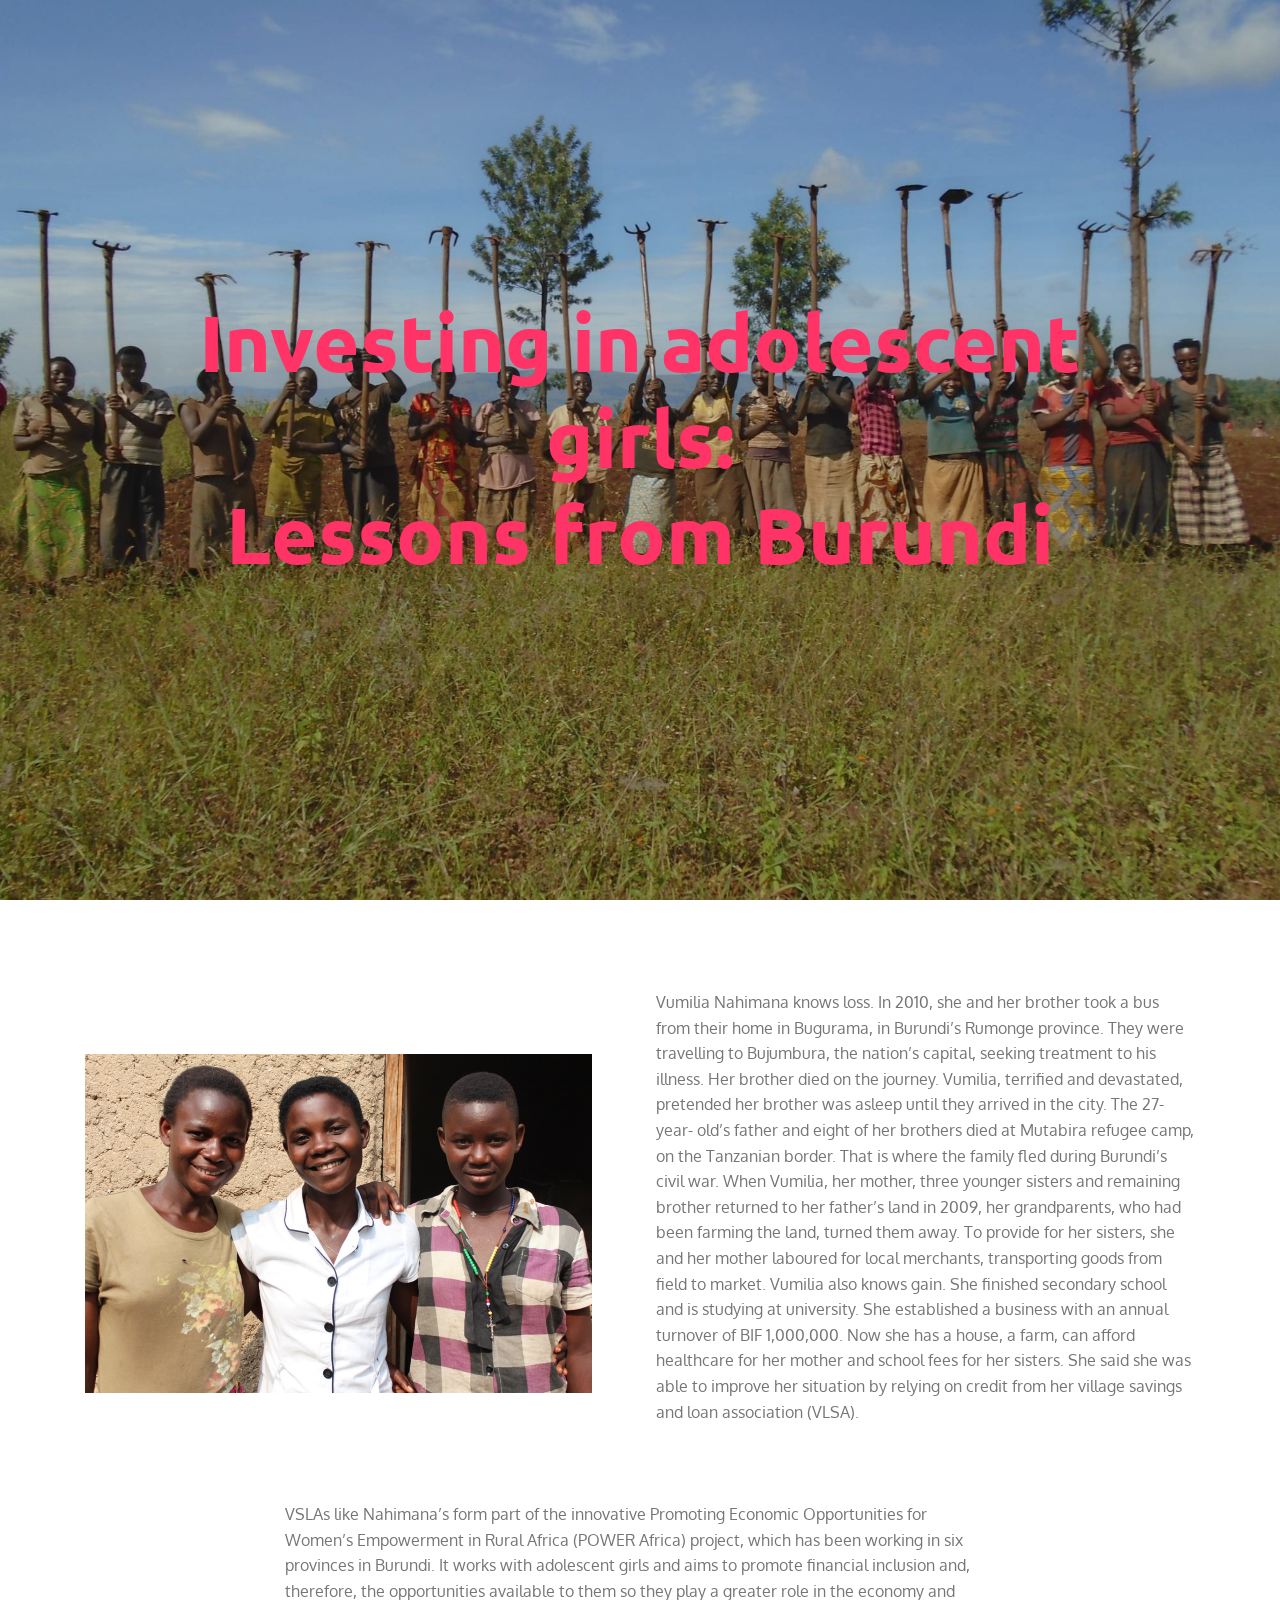
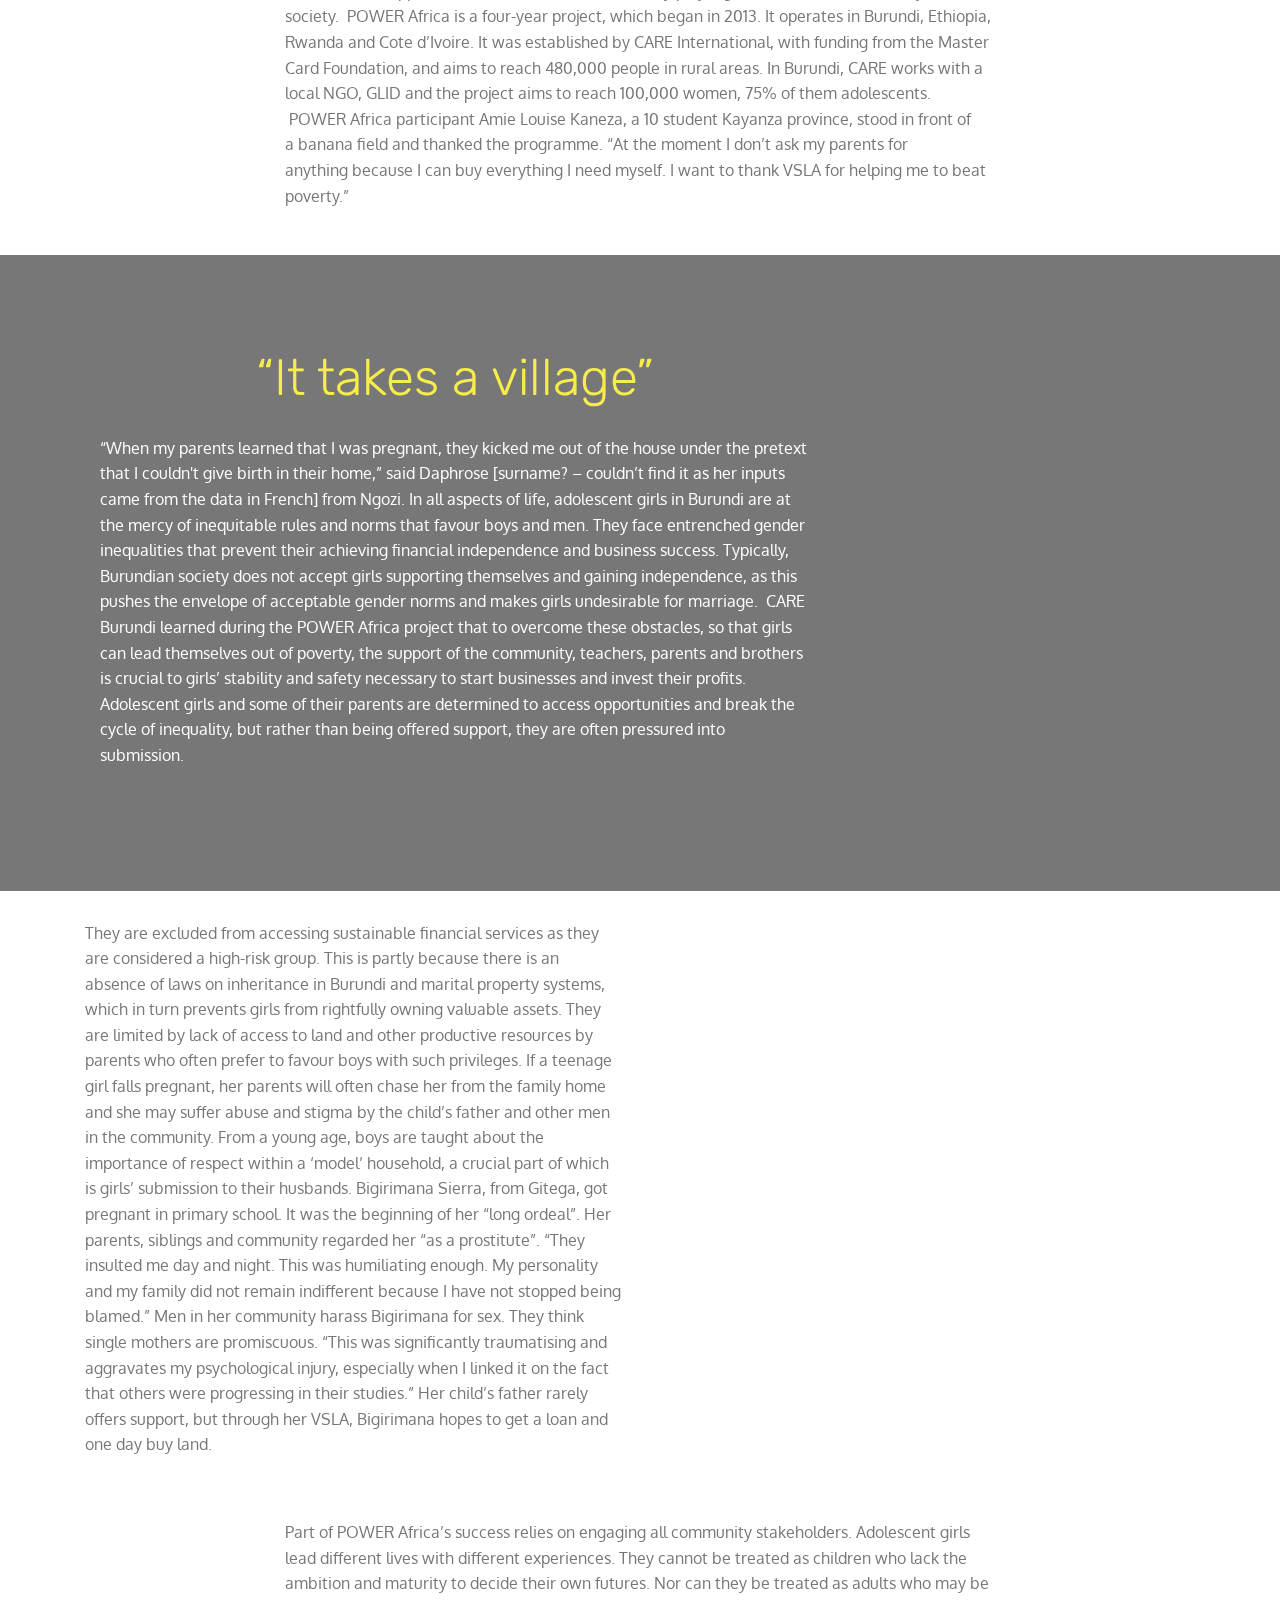
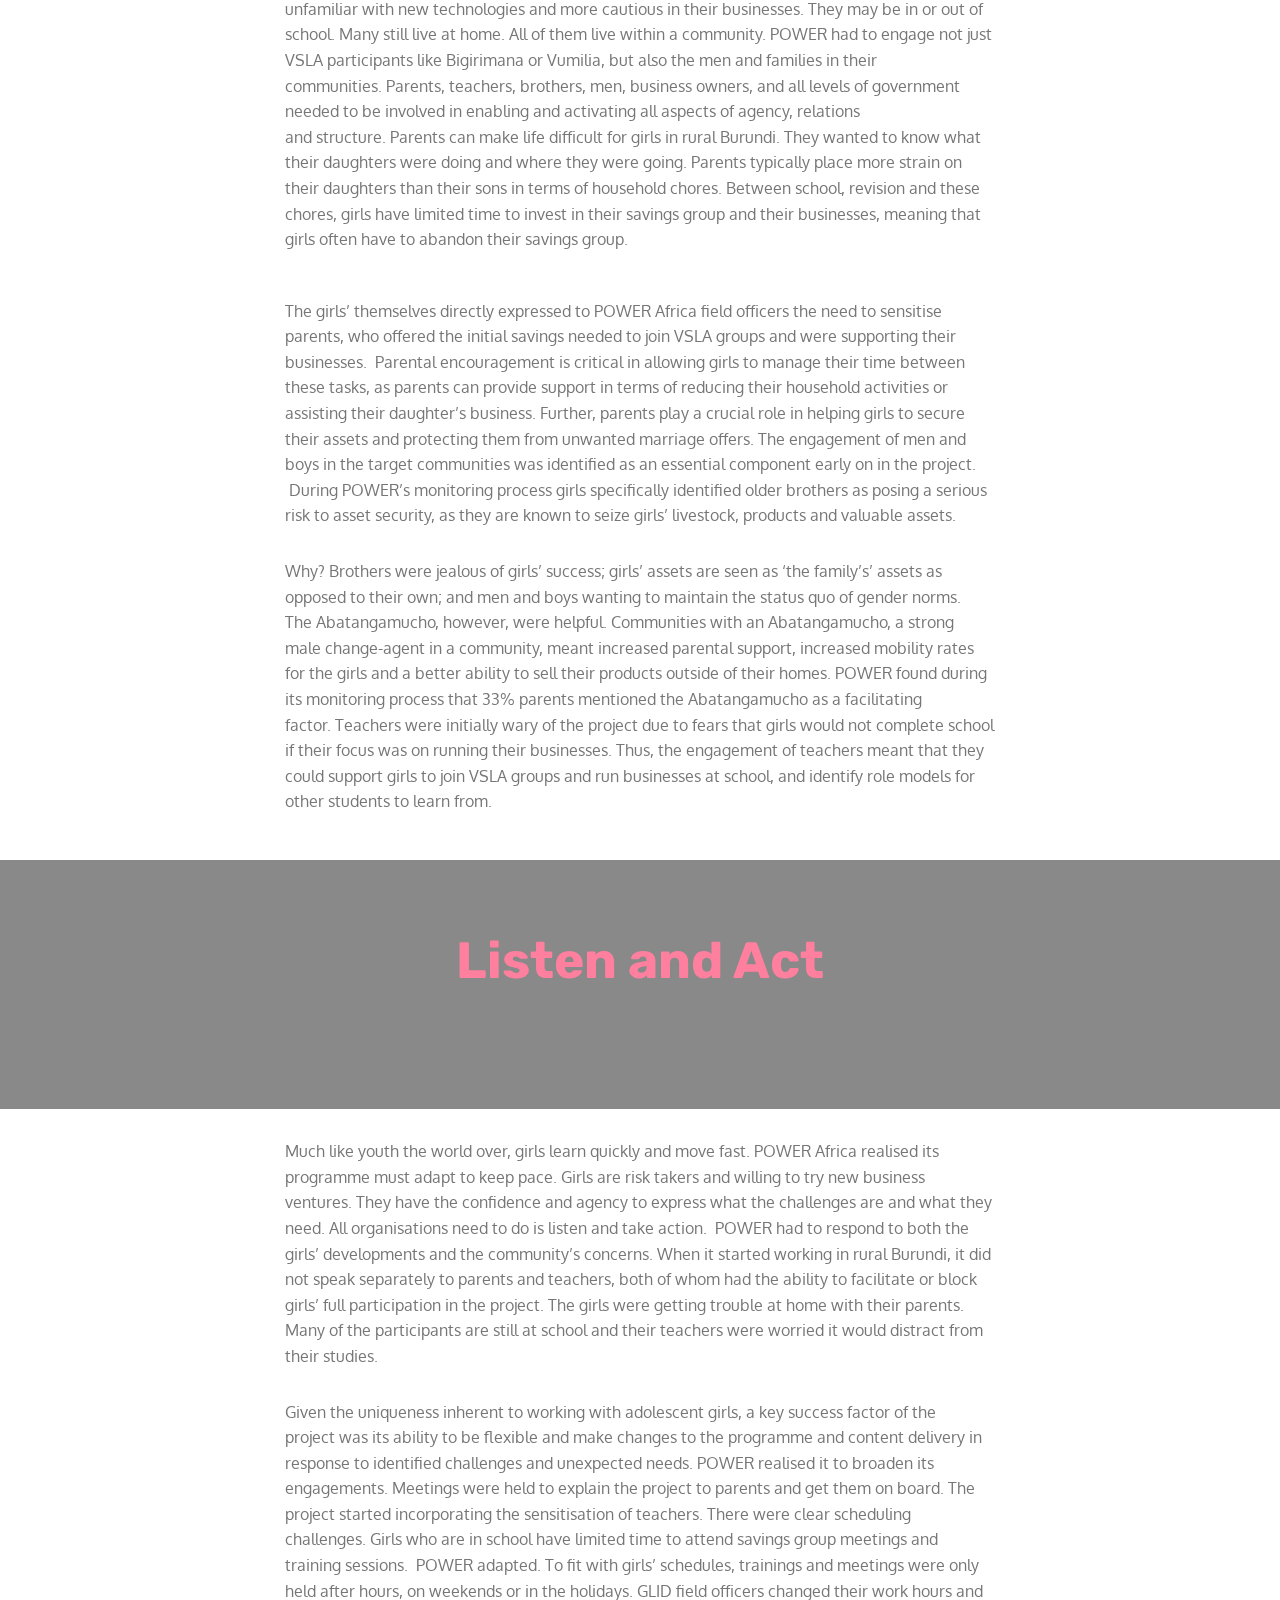
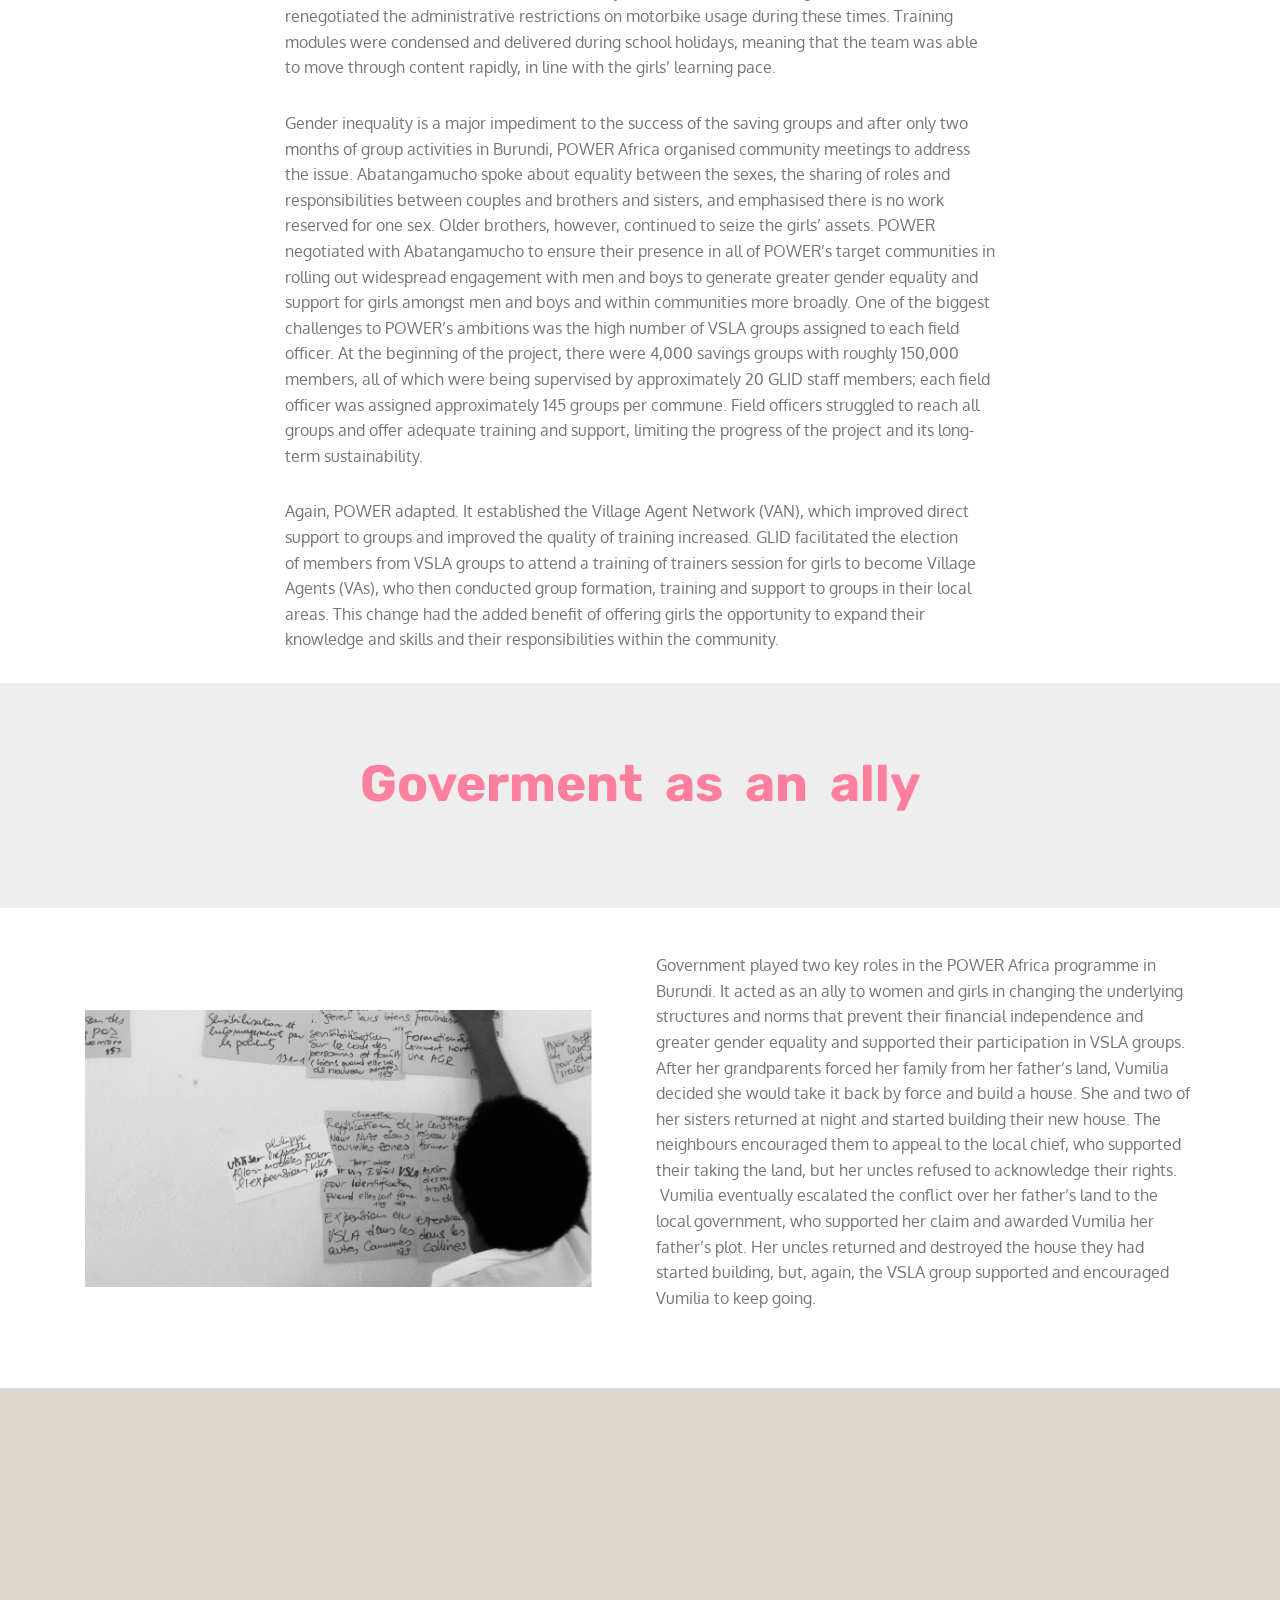
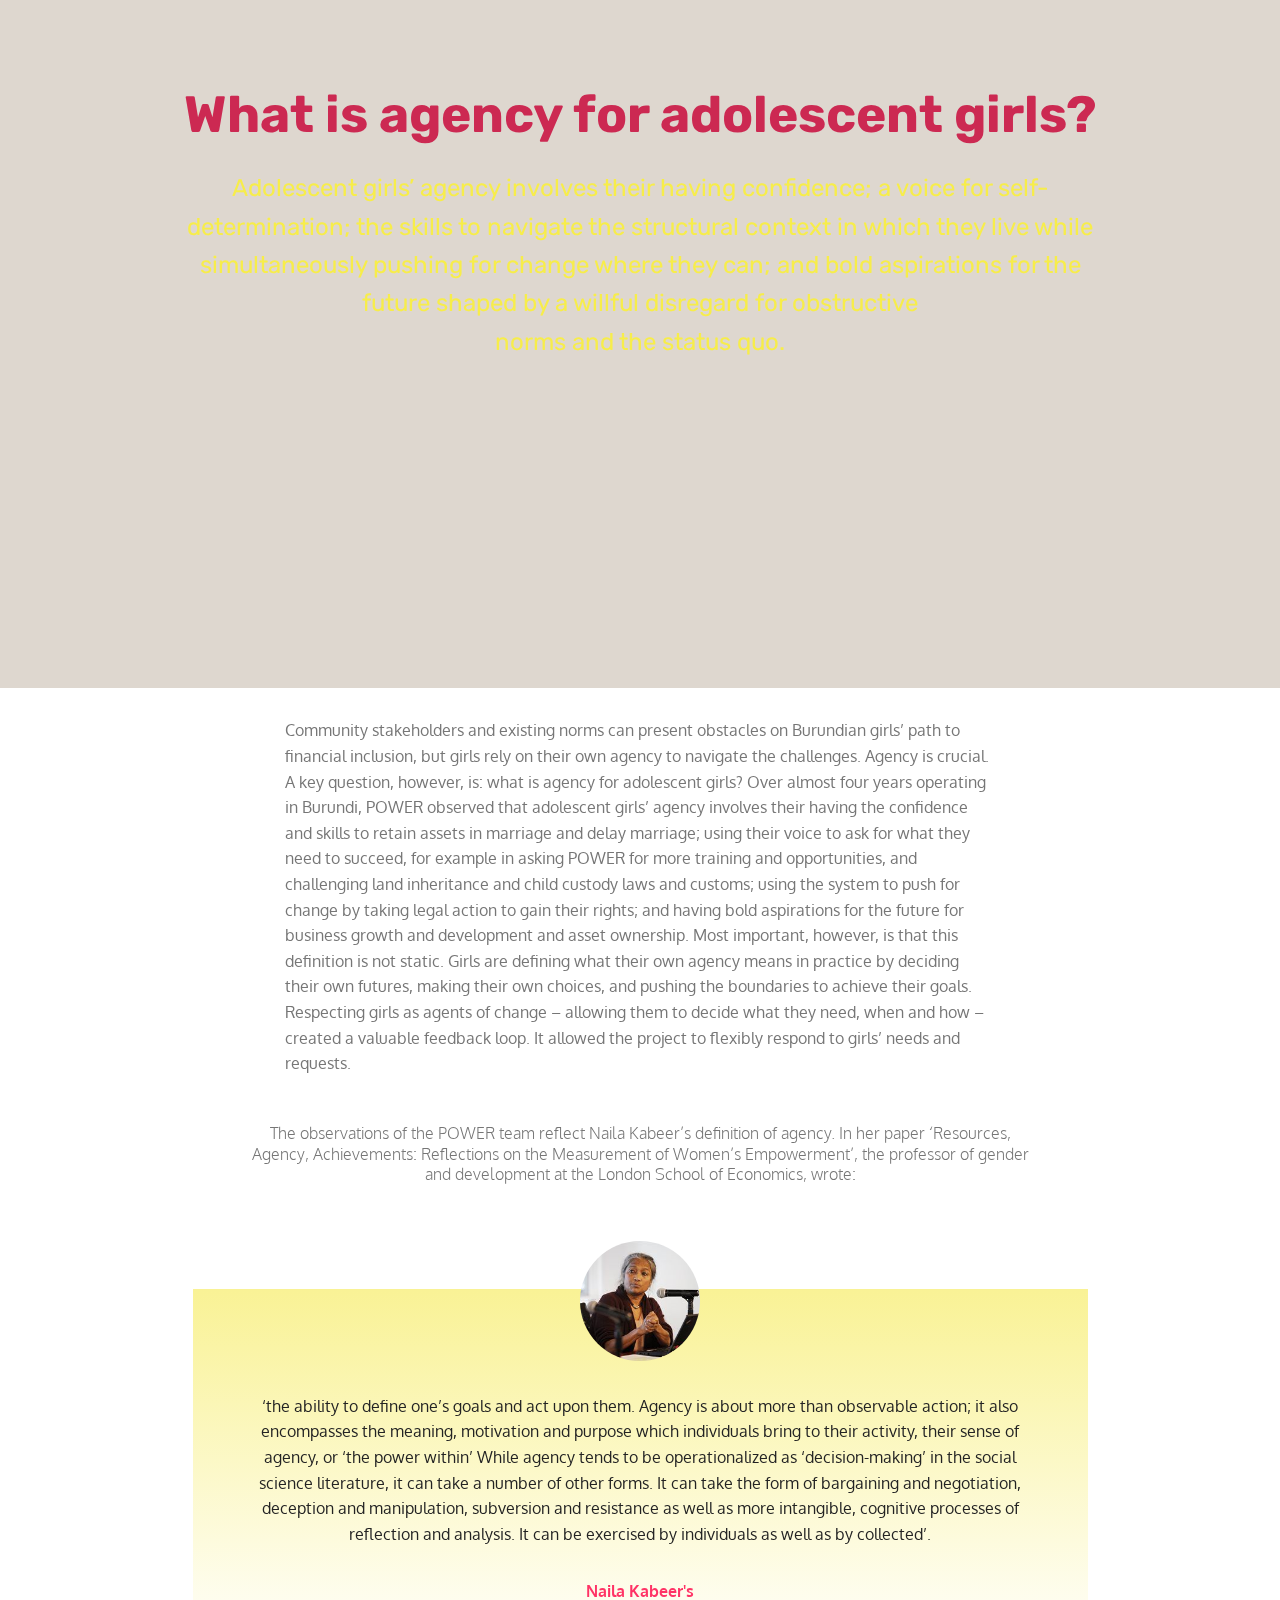
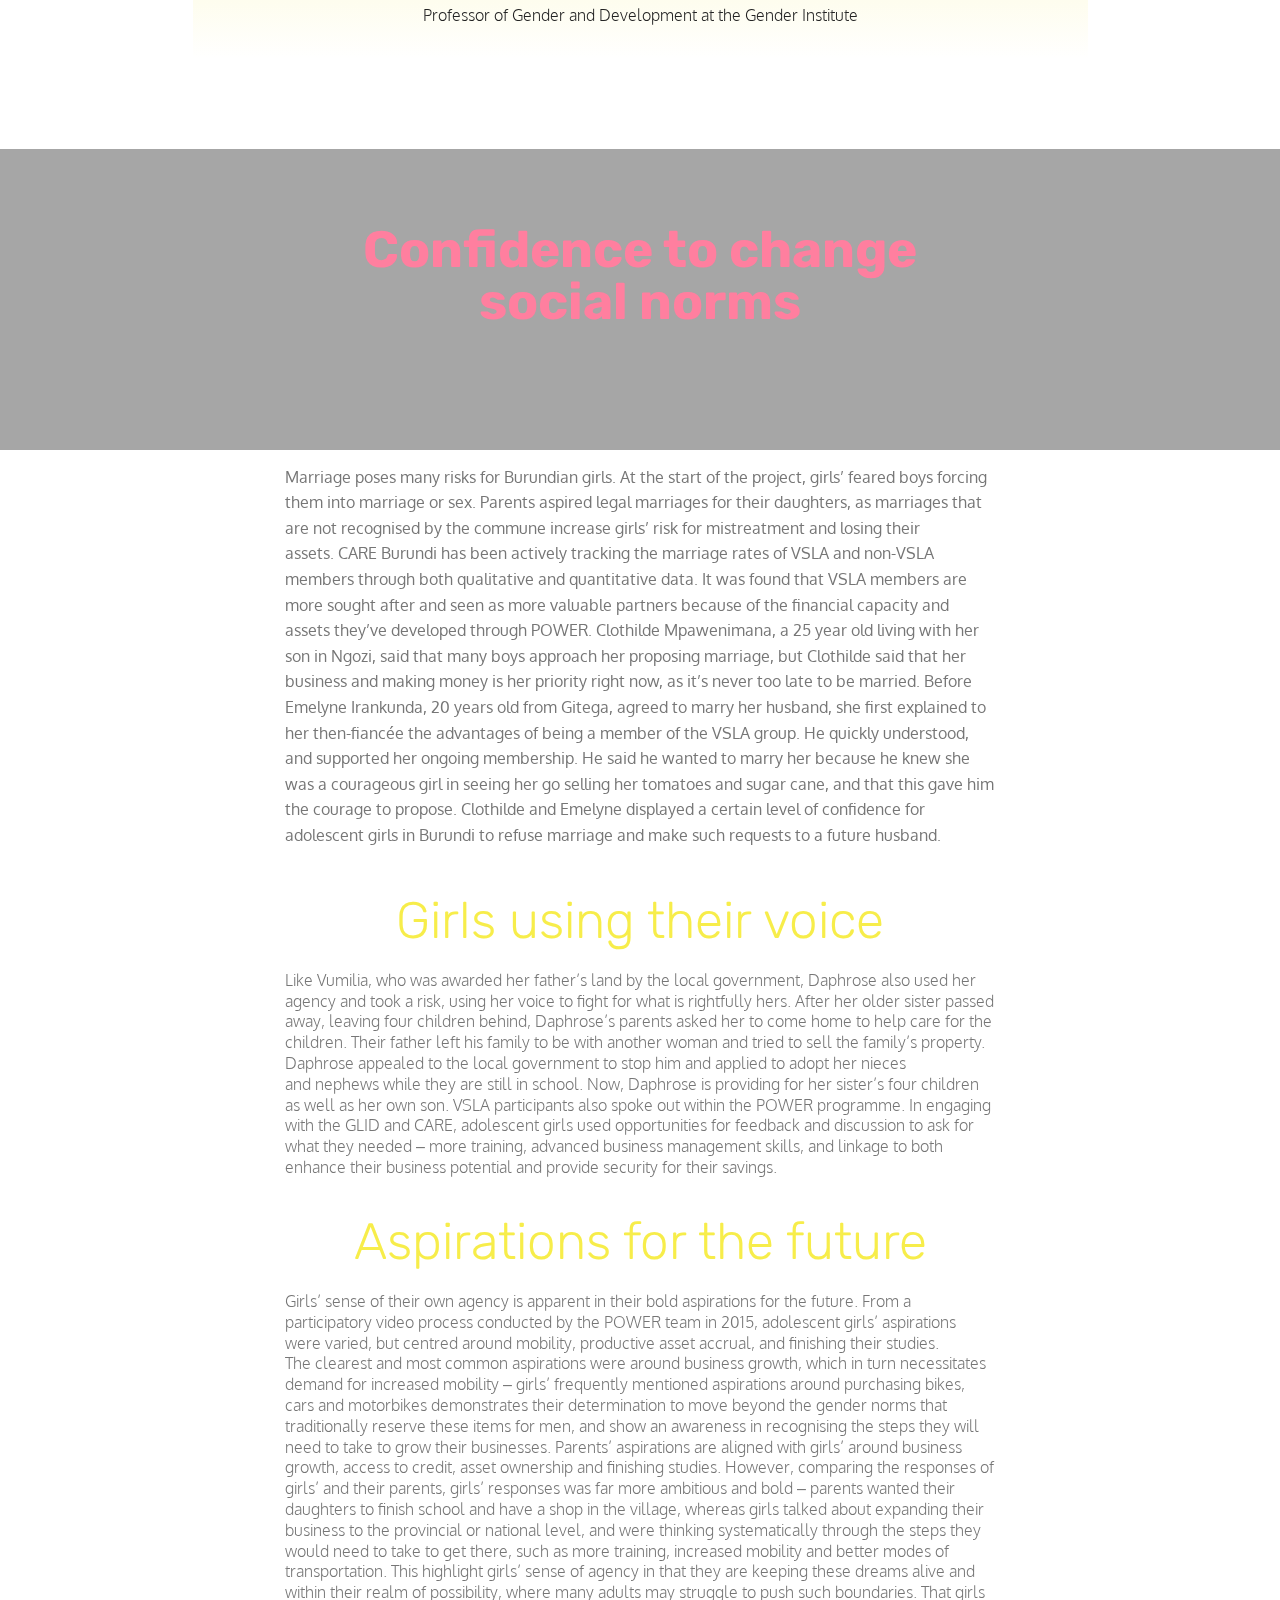
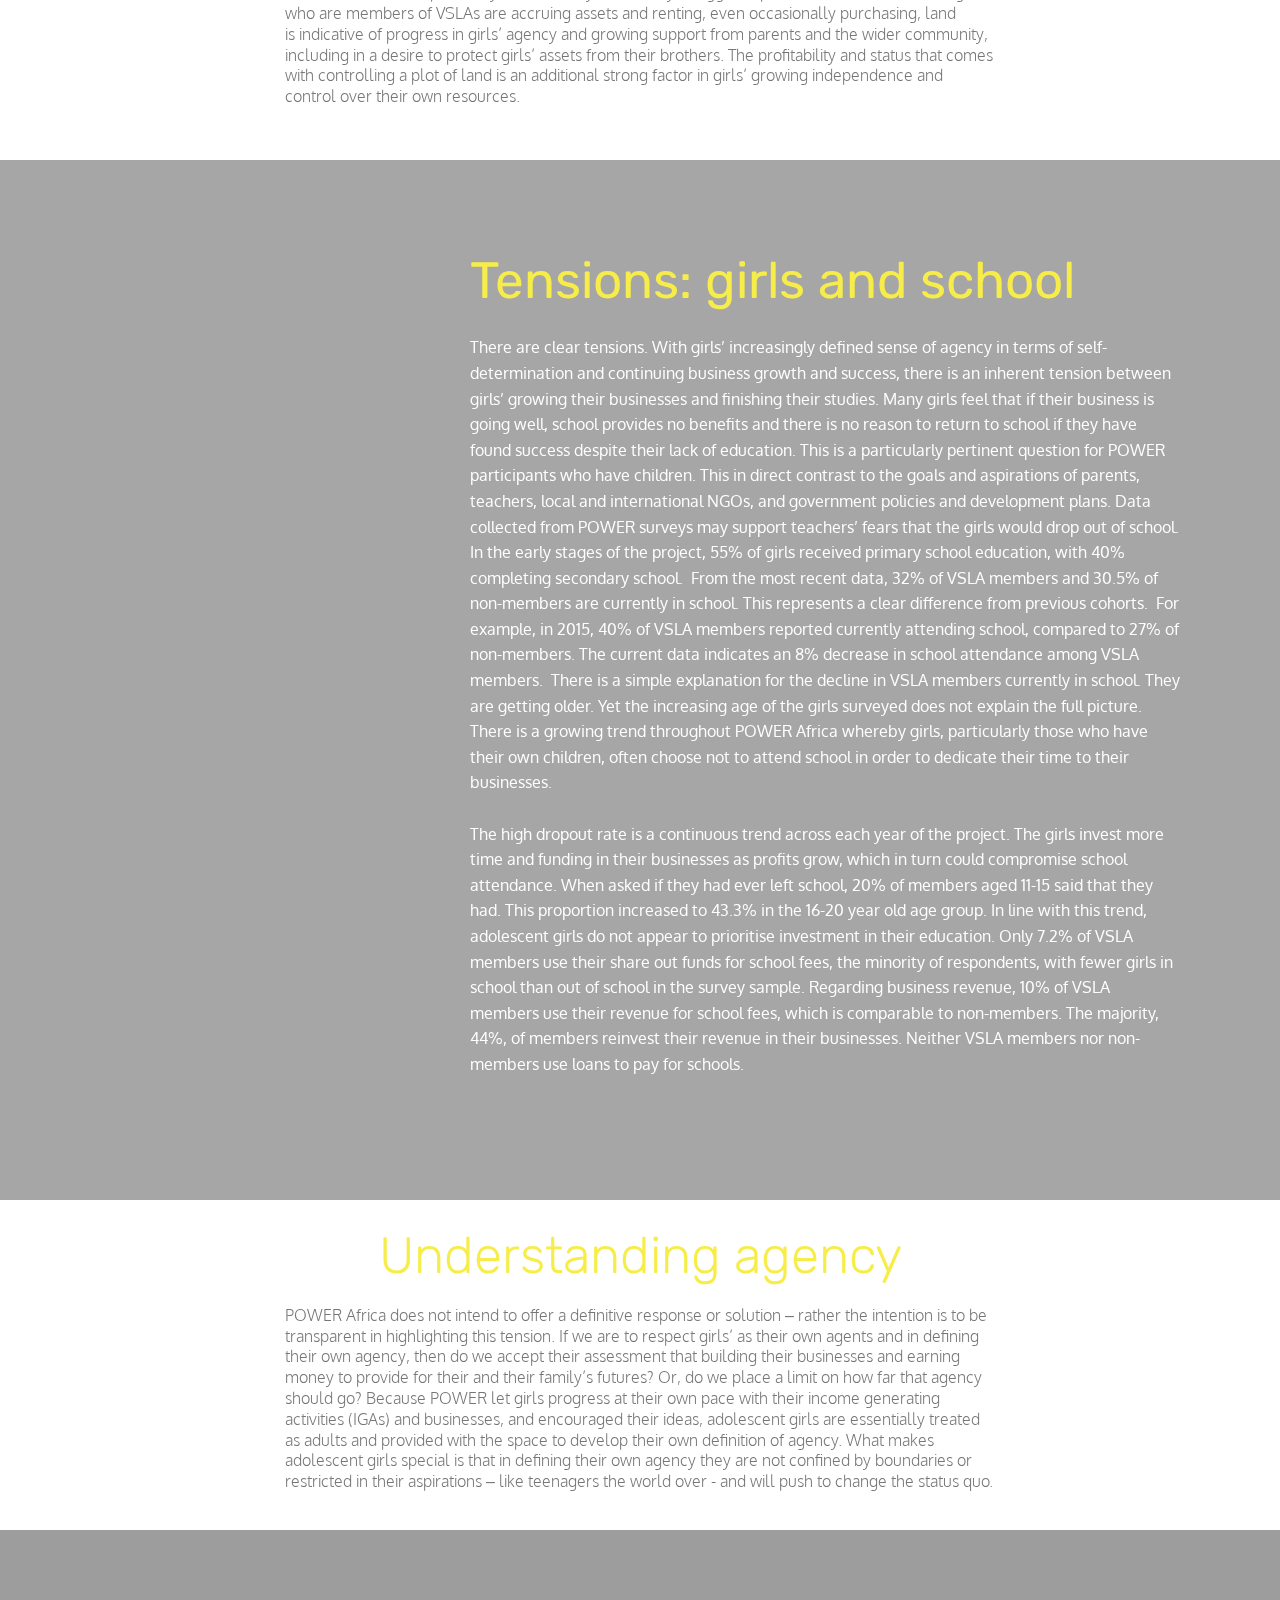
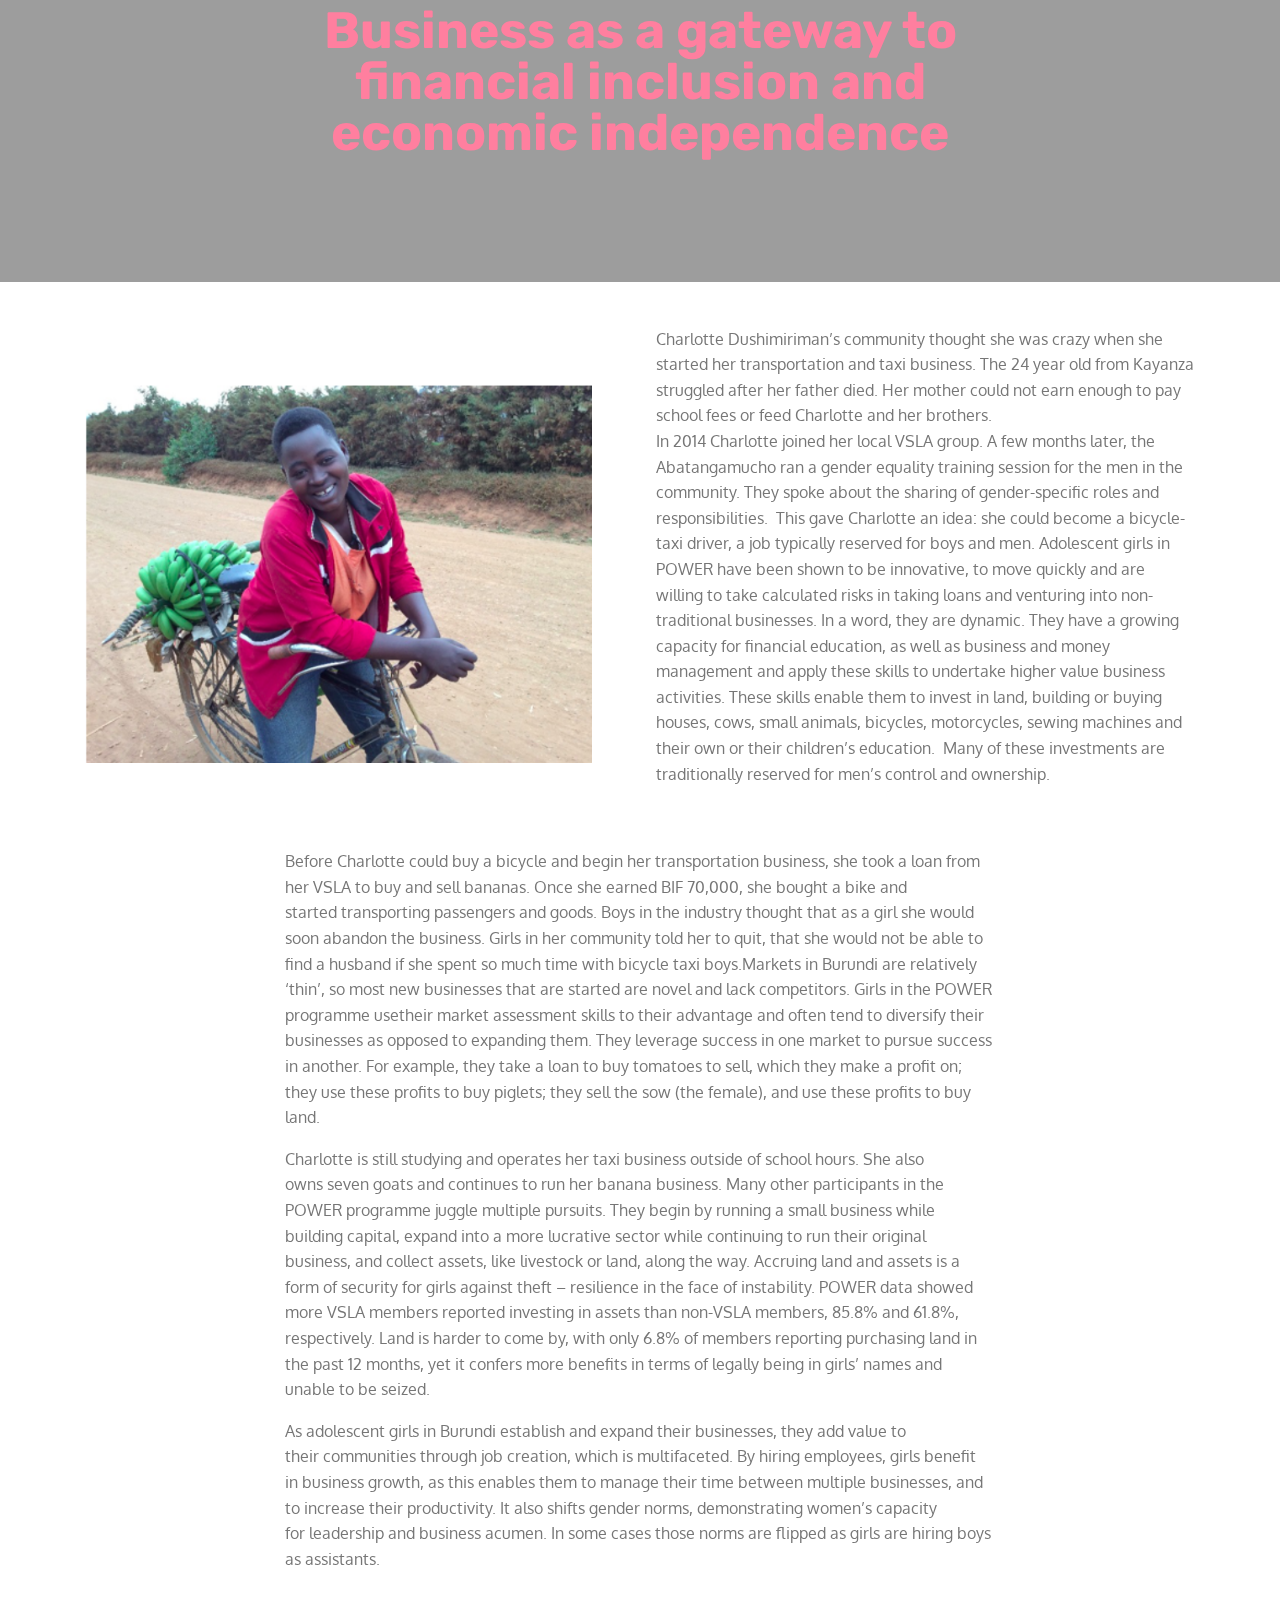
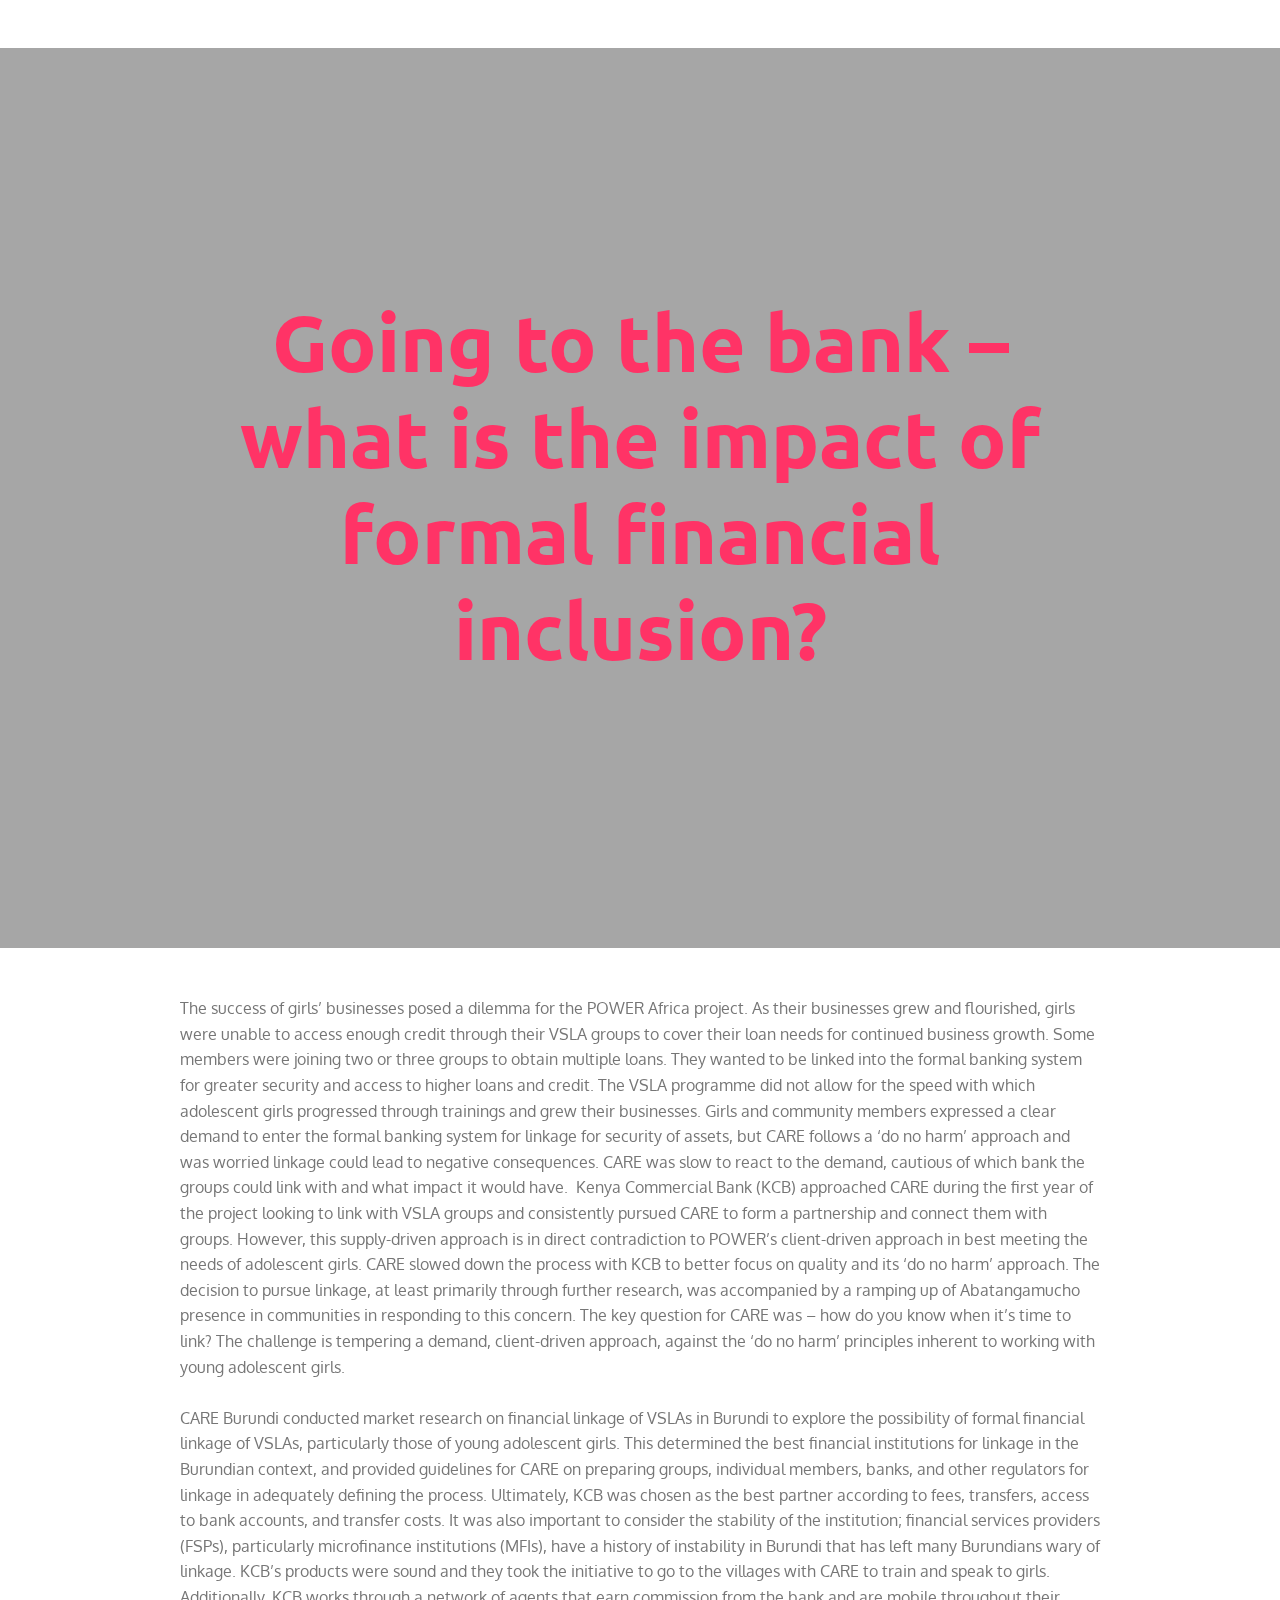
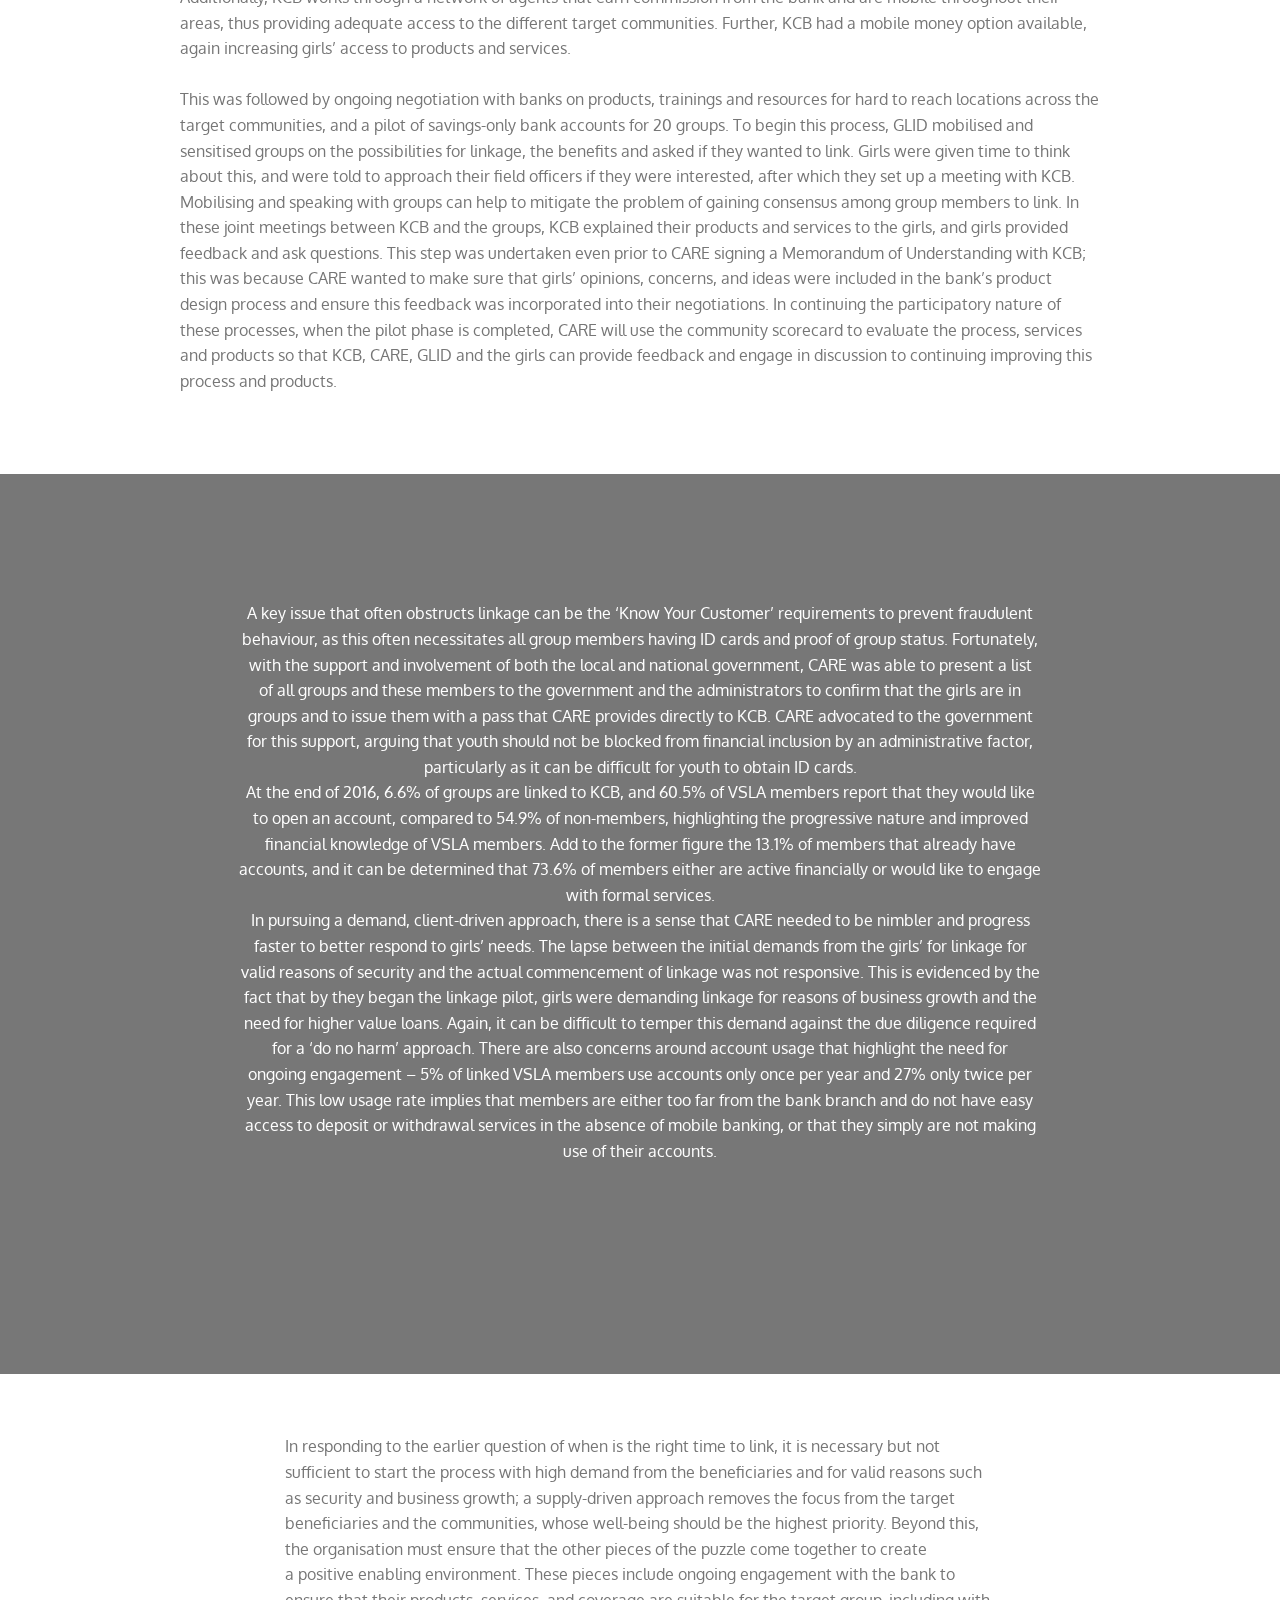
==== commit 95c65457: "create github pages" ====
--- a/index.html
+++ b/index.html
@@ -21,7 +21,7 @@
   
 </head>
 <body>
-<section class="cid-quRlgpBrwp mbr-fullscreen mbr-parallax-background" id="header2-m" data-rv-view="797">
+<section class="cid-quRlgpBrwp mbr-fullscreen mbr-parallax-background" id="header2-m" data-rv-view="876">
 
     
 
@@ -40,43 +40,32 @@
     
 </section>
 
-<section class="engine"><a href="https://mobirise.co/i">how to build a website for free</a></section><section class="mbr-section content6 cid-quRqz0m64I" id="content6-p" data-rv-view="800">
-    
-     
-    
-    <div class="container">
-        <div class="media-container-row">
-            <div class="col-12 col-md-8">
-                <div class="media-container-row">
-                    <div class="mbr-figure" style="width: 110%;">
-                      <img src="assets/images/vumilia-avec-ses-seours-power-burundi-800x533.png" alt="Mobirise" title="" media-simple="true">  
-                    </div>
-                    <div class="media-content">
-                        <div class="mbr-section-text">
-                            <p class="mbr-text mb-0 mbr-fonts-style display-7">Vumilia also knows gain. She finished secondary school and is studying at university. She established<br>a business with an annual turnover of BIF 1,000,000. Now she has a house, a farm, can afford<br>healthcare for her mother and school fees for her sisters. She said she was able to improve her<br>situation by relying on credit from her village savings and loan association (VLSA).</p>
-                        </div>
-                    </div>
+<section class="engine"><a href="https://mobirise.co/n">bootstrap modal popup</a></section><section class="header3 cid-quXALaItJB" id="header3-29" data-rv-view="879">
+
+    
+
+    
+
+    <div class="container">
+        <div class="media-container-row">
+            <div class="mbr-figure" style="width: 100%;">
+                <img src="assets/images/vumilia-avec-ses-seours-power-burundi-945x630.png" alt="Mobirise" title="" media-simple="true">
+            </div>
+
+            <div class="media-content">
+                
+                
+                <div class="mbr-section-text mbr-white pb-3 ">
+                    <p class="mbr-text mbr-fonts-style display-7">Vumilia Nahimana knows loss. In 2010, she and her brother took a bus from their home in Bugurama, in Burundi’s Rumonge province. They were travelling to Bujumbura, the nation’s capital, seeking treatment to his illness. Her brother died on the journey. Vumilia, terrified and devastated, pretended her brother was asleep until they arrived in the city.&nbsp;The 27-year- old’s father and eight of her brothers died at Mutabira refugee camp, on the Tanzanian border. That is where the family fled during Burundi’s civil war. When Vumilia, her mother, three younger sisters and remaining brother returned to her father’s land in 2009, her grandparents, who had been farming the land, turned them away. To provide for her sisters, she and her mother laboured for local merchants, transporting goods from field to market. Vumilia also knows gain. She finished secondary school and is studying at university. She established a business with an annual turnover of BIF 1,000,000. Now she has a house, a farm, can afford healthcare for her mother and school fees for her sisters. She said she was able to improve her situation by relying on credit from her village savings and loan association (VLSA).</p>
                 </div>
-            </div>
-        </div>
-    </div>
-</section>
-
-<section class="mbr-section article content3 cid-quRqAIhsTI" id="content3-q" data-rv-view="802">
-      
-     
-
-    <div class="container">
-        <div class="media-container-row">
-            <div class="row col-12 col-md-8">
-                <div class="col-12 col-md-6 pr-lg-4 mbr-text mbr-fonts-style display-7"><div><span style="font-size: 1rem;">The 27-year- old’s father and eight of her brothers died at Mutabira refugee camp, on the Tanzanian&nbsp;</span><span style="font-size: 1rem;">border. That is where the family fled during Burundi’s civil war. When Vumilia, her mother, three&nbsp;</span><span style="font-size: 1rem;">younger sisters and remaining brother returned to her father’s land in 2009, her grandparents, who&nbsp;</span><span style="font-size: 1rem;">had been farming the land, turned them away. To provide for her sisters, she and her mother&nbsp;</span><span style="font-size: 1rem;">laboured for local merchants, transporting goods from field to market.</span></div><div><br></div></div>
-                <div class="col-12 col-md-6 pl-lg-4 mbr-text mbr-fonts-style display-7">Vumilia Nahimana knows loss. In 2010, she and her brother took a bus from their home in&nbsp;<span style="font-size: 1rem;">Bugurama, in Burundi’s Rumonge province. They were travelling to Bujumbura, the nation’s capital,</span><div>seeking treatment to his illness. Her brother died on the journey. Vumilia, terrified and devastated,</div><div>pretended her brother was asleep until they arrived in the city.</div></div>
-            </div>
-        </div>
-    </div>
-</section>
-
-<section class="mbr-section article content1 cid-quRtmXenr5" id="content1-s" data-rv-view="803">
+                
+            </div>
+        </div>
+    </div>
+
+</section>
+
+<section class="mbr-section article content1 cid-quRtmXenr5" id="content1-s" data-rv-view="882">
     
      
 
@@ -87,7 +76,7 @@
     </div>
 </section>
 
-<section class="header9 cid-quRuFkceiz mbr-fullscreen mbr-parallax-background" id="header9-v" data-rv-view="804">
+<section class="header9 cid-quRuFkceiz mbr-parallax-background" id="header9-v" data-rv-view="883">
 
     
 
@@ -98,7 +87,7 @@
         <div class="media-container-column mbr-white col-md-8">
             
             <h3 class="mbr-section-subtitle align-left mbr-light pb-3 mbr-fonts-style display-2"><span style="font-style: normal;">“It takes a village”</span></h3>
-            <p class="mbr-text align-left pb-3 mbr-fonts-style display-7">“When my parents learned that I was pregnant, they kicked me out of the house under the pretext that I couldn't give birth in their home,” said Daphrose [surname? – couldn’t find it as her inputs came from the data in French] from Ngozi.<br>In all aspects of life, adolescent girls in Burundi are at the mercy of inequitable rules and norms that favour boys and men. They face entrenched gender inequalities that prevent their achieving financial independence and business success.<br>Typically, Burundian society does not accept girls supporting themselves and gaining independence, as this pushes the envelope of acceptable gender norms and makes girls undesirable for marriage. &nbsp;CARE Burundi learned during the POWER Africa project that to overcome these obstacles, so that girls can lead themselves out of poverty, the support of the community, teachers, parents and brothers is crucial to girls’ stability and safety necessary to start businesses and invest their profits. Adolescent girls and some of their parents are determined to access opportunities and break the cycle of inequality, but rather than being offered support, they are often pressured into submission.</p>
+            <p class="mbr-text align-left pb-3 mbr-fonts-style display-7">“When my parents learned that I was pregnant, they kicked me out of the house under the pretext that I couldn't give birth in their home,” said Daphrose [surname? – couldn’t find it as her inputs came from the data in French] from Ngozi. In all aspects of life, adolescent girls in Burundi are at the mercy of inequitable rules and norms that favour boys and men. They face entrenched gender inequalities that prevent their achieving financial independence and business success. Typically, Burundian society does not accept girls supporting themselves and gaining independence, as this pushes the envelope of acceptable gender norms and makes girls undesirable for marriage. &nbsp;CARE Burundi learned during the POWER Africa project that to overcome these obstacles, so that girls can lead themselves out of poverty, the support of the community, teachers, parents and brothers is crucial to girls’ stability and safety necessary to start businesses and invest their profits. Adolescent girls and some of their parents are determined to access opportunities and break the cycle of inequality, but rather than being offered support, they are often pressured into submission.</p>
             
         </div>
     </div>
@@ -106,7 +95,7 @@
     
 </section>
 
-<section class="header7 cid-quWxpd1QEi" id="header7-27" data-rv-view="807">
+<section class="header7 cid-quWxpd1QEi" id="header7-27" data-rv-view="886">
 
     
 
@@ -118,7 +107,7 @@
             <div class="media-content align-right">
                 
                 <div class="mbr-section-text mbr-white pb-3">
-                    <p class="mbr-text mbr-fonts-style display-7">They are excluded from accessing sustainable financial services as they are considered a high-risk<br>group. This is partly because there is an absence of laws on inheritance in Burundi and marital property systems, which in turn prevents girls from rightfully owning valuable assets. They are limited by lack of access to land and other productive resources by parents who often prefer to favour boys with such privileges. If a teenage girl falls pregnant, her parents will often chase her from the family home and she may suffer abuse and stigma by the child’s father and other men in the community.<br>From a young age, boys are taught about the importance of respect within a ‘model’ household, a crucial part of which is girls’ submission to their husbands.<br>Bigirimana Sierra, from Gitega, got pregnant in primary school. It was the beginning of her “long ordeal”. Her parents, siblings and community regarded her “as a prostitute”. “They insulted me day and night. This was humiliating enough. My personality and my family did not remain indifferent because I have not stopped being blamed.”<br>Men in her community harass Bigirimana for sex. They think single mothers are promiscuous. “This was significantly traumatising and aggravates my psychological injury, especially when I linked it on the fact that others were progressing in their studies.” Her child’s father rarely offers support, but through her VSLA, Bigirimana hopes to get a loan and one day buy land.</p>
+                    <p class="mbr-text mbr-fonts-style display-7">They are excluded from accessing sustainable financial services as they are considered a high-risk group. This is partly because there is an absence of laws on inheritance in Burundi and marital property systems, which in turn prevents girls from rightfully owning valuable assets. They are limited by lack of access to land and other productive resources by parents who often prefer to favour boys with such privileges. If a teenage girl falls pregnant, her parents will often chase her from the family home and she may suffer abuse and stigma by the child’s father and other men in the community. From a young age, boys are taught about the importance of respect within a ‘model’ household, a crucial part of which is girls’ submission to their husbands. Bigirimana Sierra, from Gitega, got pregnant in primary school. It was the beginning of her “long ordeal”. Her parents, siblings and community regarded her “as a prostitute”. “They insulted me day and night. This was humiliating enough. My personality and my family did not remain indifferent because I have not stopped being blamed.” Men in her community harass Bigirimana for sex. They think single mothers are promiscuous. “This was significantly traumatising and aggravates my psychological injury, especially when I linked it on the fact that others were progressing in their studies.” Her child’s father rarely offers support, but through her VSLA, Bigirimana hopes to get a loan and one day buy land.</p>
                 </div>
                 
             </div>
@@ -129,29 +118,29 @@
     </div>
 </section>
 
-<section class="mbr-section article content1 cid-quRB2KchMB" id="content1-11" data-rv-view="810">
-    
-     
-
-    <div class="container">
-        <div class="media-container-row">
-            <div class="mbr-text col-12 col-md-8 mbr-fonts-style display-7"><p>Part of POWER Africa’s success relies on engaging all community stakeholders. Adolescent girls lead&nbsp;<span style="font-size: 1rem;">different lives with different experiences. They cannot be treated as children who lack the ambition&nbsp;</span><span style="font-size: 1rem;">and maturity to decide their own futures. Nor can they be treated as adults who may be unfamiliar&nbsp;</span><span style="font-size: 1rem;">with new technologies and more cautious in their businesses. They may be in or out of school. Many&nbsp;</span><span style="font-size: 1rem;">still live at home. All of them live within a community. &nbsp; &nbsp; &nbsp; &nbsp; &nbsp; &nbsp; &nbsp; &nbsp; &nbsp; &nbsp; &nbsp; &nbsp; &nbsp; &nbsp; &nbsp; &nbsp; </span><span style="font-size: 1rem;">POWER had to engage not just VSLA participants like Bigirimana or Vumilia, but also the men and&nbsp;</span><span style="font-size: 1rem;">families in their communities. Parents, teachers, brothers, men, business owners, and all levels of&nbsp;</span><span style="font-size: 1rem;">government needed to be involved in enabling and activating all aspects of agency, relations and&nbsp;</span><span style="font-size: 1rem;">structure. &nbsp;</span><span style="font-size: 1rem;">Parents can make life difficult for girls in rural Burundi. They wanted to know what their daughters&nbsp;</span><span style="font-size: 1rem;">were doing and where they were going. Parents typically place more strain on their daughters than&nbsp;</span><span style="font-size: 1rem;">their sons in terms of household chores. Between school, revision and these chores, girls have&nbsp;</span><span style="font-size: 1rem;">limited time to invest in their savings group and their businesses, meaning that girls often have to&nbsp;</span><span style="font-size: 1rem;">abandon their savings group.</span></p></div>
-        </div>
-    </div>
-</section>
-
-<section class="mbr-section article content1 cid-quRB3fV7SP" id="content1-12" data-rv-view="811">
-    
-     
-
-    <div class="container">
-        <div class="media-container-row">
-            <div class="mbr-text col-12 col-md-8 mbr-fonts-style display-7">The girls’ themselves directly expressed to POWER Africa field officers the need to sensitise parents,&nbsp;<span style="font-size: 1rem;">who offered the initial savings needed to join VSLA groups and were supporting their businesses. &nbsp;</span><span style="font-size: 1rem;">Parental encouragement is critical in allowing girls to manage their time between these tasks, as&nbsp;</span><span style="font-size: 1rem;">parents can provide support in terms of reducing their household activities or assisting their&nbsp;</span><span style="font-size: 1rem;">daughter’s business. Further, parents play a crucial role in helping girls to secure their assets and&nbsp;</span><span style="font-size: 1rem;">protecting them from unwanted marriage offers.&nbsp;</span><span style="font-size: 1rem;">The engagement of men and boys in the target communities was identified as an essential&nbsp;</span><span style="font-size: 1rem;">component early on in the project. During POWER’s monitoring process girls specifically identified&nbsp;</span><span style="font-size: 1rem;">older brothers as posing a serious risk to asset security, as they are known to seize girls’ livestock,&nbsp;</span><span style="font-size: 1rem;">products and valuable assets.</span></div>
-        </div>
-    </div>
-</section>
-
-<section class="mbr-section article content1 cid-quRC5c1kk3" id="content1-15" data-rv-view="812">
+<section class="mbr-section article content1 cid-quRB2KchMB" id="content1-11" data-rv-view="889">
+    
+     
+
+    <div class="container">
+        <div class="media-container-row">
+            <div class="mbr-text col-12 col-md-8 mbr-fonts-style display-7"><p>Part of POWER Africa’s success relies on engaging all community stakeholders. Adolescent girls lead&nbsp;<span style="font-size: 1rem;">different lives with different experiences. They cannot be treated as children who lack the ambition&nbsp;</span><span style="font-size: 1rem;">and maturity to decide their own futures. Nor can they be treated as adults who may be unfamiliar&nbsp;</span><span style="font-size: 1rem;">with new technologies and more cautious in their businesses. They may be in or out of school. Many&nbsp;</span><span style="font-size: 1rem;">still live at home. All of them live within a community. </span><span style="font-size: 1rem;">POWER had to engage not just VSLA participants like Bigirimana or Vumilia, but also the men and&nbsp;</span><span style="font-size: 1rem;">families in their communities.&nbsp;</span><span style="font-size: 1rem;">Parents, teachers, brothers, men, business owners, and all levels of&nbsp;</span><span style="font-size: 1rem;">government needed to be involved in enabling and activating all aspects of agency, relations and&nbsp;</span><span style="font-size: 1rem;">structure.&nbsp;</span><span style="font-size: 1rem;">Parents can make life difficult for girls in rural Burundi. They wanted to know what their daughters&nbsp;</span><span style="font-size: 1rem;">were doing and where they were going. Parents typically place more strain on their daughters than&nbsp;</span><span style="font-size: 1rem;">their sons in terms of household chores. Between school, revision and these chores, girls have&nbsp;</span><span style="font-size: 1rem;">limited time to invest in their savings group and their businesses, meaning that girls often have to&nbsp;</span><span style="font-size: 1rem;">abandon their savings group.</span></p></div>
+        </div>
+    </div>
+</section>
+
+<section class="mbr-section article content1 cid-quRB3fV7SP" id="content1-12" data-rv-view="890">
+    
+     
+
+    <div class="container">
+        <div class="media-container-row">
+            <div class="mbr-text col-12 col-md-8 mbr-fonts-style display-7">The girls’ themselves directly expressed to POWER Africa field officers the need to sensitise parents,&nbsp;<span style="font-size: 1rem;">who offered the initial savings needed to join VSLA groups and were supporting their businesses. &nbsp;</span><span style="font-size: 1rem;">Parental encouragement is critical in allowing girls to manage their time between these tasks, as&nbsp;</span><span style="font-size: 1rem;">parents can provide support in terms of reducing their household activities or assisting their&nbsp;</span><span style="font-size: 1rem;">daughter’s business. Further, parents play a crucial role in helping girls to secure their assets and&nbsp;</span><span style="font-size: 1rem;">protecting them from unwanted marriage offers.&nbsp;</span><span style="font-size: 1rem;">The engagement of men and boys in the target communities was identified as an essential&nbsp;</span><span style="font-size: 1rem;">component early on in the project. &nbsp;During POWER’s monitoring process girls specifically identified&nbsp;</span><span style="font-size: 1rem;">older brothers as posing a serious risk to asset security, as they are known to seize girls’ livestock,&nbsp;</span><span style="font-size: 1rem;">products and valuable assets.</span></div>
+        </div>
+    </div>
+</section>
+
+<section class="mbr-section article content1 cid-quRC5c1kk3" id="content1-15" data-rv-view="891">
     
      
 
@@ -162,7 +151,7 @@
     </div>
 </section>
 
-<section class="mbr-section content5 cid-quRDpM1Tmq mbr-parallax-background" id="content5-16" data-rv-view="813">
+<section class="mbr-section content5 cid-quRDpM1Tmq mbr-parallax-background" id="content5-16" data-rv-view="892">
 
     
 
@@ -182,7 +171,7 @@
     </div>
 </section>
 
-<section class="mbr-section article content1 cid-quRDOw0F68" id="content1-17" data-rv-view="816">
+<section class="mbr-section article content1 cid-quRDOw0F68" id="content1-17" data-rv-view="895">
     
      
 
@@ -193,7 +182,7 @@
     </div>
 </section>
 
-<section class="mbr-section article content1 cid-quRDPpFrOm" id="content1-18" data-rv-view="817">
+<section class="mbr-section article content1 cid-quRDPpFrOm" id="content1-18" data-rv-view="896">
     
      
 
@@ -204,7 +193,7 @@
     </div>
 </section>
 
-<section class="mbr-section article content1 cid-quRDPVnUJa" id="content1-19" data-rv-view="818">
+<section class="mbr-section article content1 cid-quRDPVnUJa" id="content1-19" data-rv-view="897">
     
      
 
@@ -215,7 +204,7 @@
     </div>
 </section>
 
-<section class="mbr-section article content1 cid-quRFeC0CEA" id="content1-1a" data-rv-view="819">
+<section class="mbr-section article content1 cid-quRFeC0CEA" id="content1-1a" data-rv-view="898">
     
      
 
@@ -226,7 +215,7 @@
     </div>
 </section>
 
-<section class="mbr-section content5 cid-quRFA4pI4r mbr-parallax-background" id="content5-1b" data-rv-view="820">
+<section class="mbr-section content5 cid-quRFA4pI4r mbr-parallax-background" id="content5-1b" data-rv-view="899">
 
     
 
@@ -245,7 +234,7 @@
     </div>
 </section>
 
-<section class="header3 cid-quRGaPCCFC" id="header3-1c" data-rv-view="823">
+<section class="header3 cid-quRGaPCCFC" id="header3-1c" data-rv-view="902">
 
     
 
@@ -261,7 +250,7 @@
                 
                 
                 <div class="mbr-section-text mbr-white pb-3 ">
-                    <p class="mbr-text mbr-fonts-style display-7">Government played two key roles in the POWER Africa programme in Burundi. It acted as an ally to women and girls in changing the underlying structures and norms that prevent their financial<br>independence and greater gender equality and supported their participation in VSLA groups. After her grandparents forced her family from her father’s land, Vumilia decided she would take it back by force and build a house. She and two of her sisters returned at night and started building their new house. The neighbours encouraged them to appeal to the local chief, who supported their taking the land, but her uncles refused to acknowledge their rights. &nbsp;Vumilia eventually escalated the conflict over her father’s land to the local government, who supported her claim and awarded Vumilia her father’s plot. Her uncles returned and destroyed the house they had started building, but, again, the VSLA group supported and encouraged Vumilia to keep going.</p>
+                    <p class="mbr-text mbr-fonts-style display-7">Government played two key roles in the POWER Africa programme in Burundi. It acted as an ally to women and girls in changing the underlying structures and norms that prevent their financial independence and greater gender equality and supported their participation in VSLA groups. After her grandparents forced her family from her father’s land, Vumilia decided she would take it back by force and build a house. She and two of her sisters returned at night and started building their new house. The neighbours encouraged them to appeal to the local chief, who supported their taking the land, but her uncles refused to acknowledge their rights. &nbsp;Vumilia eventually escalated the conflict over her father’s land to the local government, who supported her claim and awarded Vumilia her father’s plot. Her uncles returned and destroyed the house they had started building, but, again, the VSLA group supported and encouraged Vumilia to keep going.</p>
                 </div>
                 
             </div>
@@ -270,7 +259,7 @@
 
 </section>
 
-<section class="cid-quRH7OiWYO mbr-fullscreen mbr-parallax-background" id="header2-1d" data-rv-view="826">
+<section class="cid-quRH7OiWYO mbr-fullscreen mbr-parallax-background" id="header2-1d" data-rv-view="905">
 
     
 
@@ -289,7 +278,7 @@
     
 </section>
 
-<section class="mbr-section article content1 cid-quRIjAdQ2g" id="content1-1e" data-rv-view="829">
+<section class="mbr-section article content1 cid-quRIjAdQ2g" id="content1-1e" data-rv-view="908">
     
      
 
@@ -300,7 +289,7 @@
     </div>
 </section>
 
-<section class="testimonials5 cid-quRJ4guqaw" id="testimonials5-1g" data-rv-view="830">
+<section class="testimonials5 cid-quRJ4guqaw" id="testimonials5-1g" data-rv-view="909">
 
     
 
@@ -339,7 +328,7 @@
     </div>   
 </section>
 
-<section class="mbr-section content5 cid-quUdGDAQcp mbr-parallax-background" id="content5-1h" data-rv-view="836">
+<section class="mbr-section content5 cid-quUdGDAQcp mbr-parallax-background" id="content5-1h" data-rv-view="915">
 
     
 
@@ -358,7 +347,7 @@
     </div>
 </section>
 
-<section class="mbr-section article content1 cid-quUdZihVQ5" id="content1-1i" data-rv-view="839">
+<section class="mbr-section article content1 cid-quUdZihVQ5" id="content1-1i" data-rv-view="918">
     
      
 
@@ -369,7 +358,7 @@
     </div>
 </section>
 
-<section class="mbr-section content4 cid-quUeJcW26H" id="content4-1j" data-rv-view="840">
+<section class="mbr-section content4 cid-quUeJcW26H" id="content4-1j" data-rv-view="919">
 
     
 
@@ -377,14 +366,14 @@
         <div class="media-container-row">
             <div class="title col-12 col-md-8">
                 <h2 class="align-center pb-3 mbr-fonts-style display-2">Girls using their voice</h2>
-                <h3 class="mbr-section-subtitle align-center mbr-light mbr-fonts-style display-7">Like Vumilia, who was awarded her father’s land by the local government, Daphrose also used her agency and took a risk, using her voice to fight for what is rightfully hers.<div>After her older sister passed away, leaving four children behind, Daphrose’s parents asked her to come home&nbsp;<span style="font-size: 1rem;">to help care for the children. Their father left his family to be with another woman and tried to sell the family’s&nbsp;</span><span style="font-size: 1rem;">property. Daphrose appealed to the local government to stop him and applied to adopt her nieces and&nbsp;</span><span style="font-size: 1rem;">nephews while they are still in school. Now, Daphrose is providing for her sister’s four children as well as her&nbsp;</span><span style="font-size: 1rem;">own son.&nbsp;</span><span style="font-size: 1rem;">VSLA participants also spoke out within the POWER programme. In engaging with the GLID and CARE,&nbsp;</span><span style="font-size: 1rem;">adolescent girls used opportunities for feedback and discussion to ask for what they needed – more training,&nbsp;</span><span style="font-size: 1rem;">advanced business management skills, and linkage to both enhance their business potential and provide&nbsp;</span><span style="font-size: 1rem;">security for their savings.</span></div></h3>
-                
-            </div>
-        </div>
-    </div>
-</section>
-
-<section class="mbr-section content4 cid-quUf8kOCzj" id="content4-1k" data-rv-view="842">
+                <h3 class="mbr-section-subtitle align-center mbr-light mbr-fonts-style display-7">Like Vumilia, who was awarded her father’s land by the local government, Daphrose also used her agency and took a risk, using her voice to fight for what is rightfully hers. After her older sister passed away, leaving four children behind, Daphrose’s parents asked her to come home&nbsp;<span style="font-size: 1rem;">to help care for the children. Their father left his family to be with another woman and tried to sell the family’s&nbsp;</span><span style="font-size: 1rem;">property. Daphrose appealed to the local government to stop him and applied to adopt her nieces and&nbsp;</span><span style="font-size: 1rem;">nephews while they are still in school. Now, Daphrose is providing for her sister’s four children as well as her&nbsp;</span><span style="font-size: 1rem;">own son.&nbsp;</span><span style="font-size: 1rem;">VSLA participants also spoke out within the POWER programme. In engaging with the GLID and CARE,&nbsp;</span><span style="font-size: 1rem;">adolescent girls used opportunities for feedback and discussion to ask for what they needed – more training,&nbsp;</span><span style="font-size: 1rem;">advanced business management skills, and linkage to both enhance their business potential and provide&nbsp;</span><span style="font-size: 1rem;">security for their savings.</span></h3>
+                
+            </div>
+        </div>
+    </div>
+</section>
+
+<section class="mbr-section content4 cid-quUf8kOCzj" id="content4-1k" data-rv-view="921">
 
     
 
@@ -392,14 +381,14 @@
         <div class="media-container-row">
             <div class="title col-12 col-md-8">
                 <h2 class="align-center pb-3 mbr-fonts-style display-2">Aspirations for the future</h2>
-                <h3 class="mbr-section-subtitle align-center mbr-light mbr-fonts-style display-7">Girls’ sense of their own agency is apparent in their bold aspirations for the future. From a participatory video process conducted by the POWER team in 2015, adolescent girls’ aspirations were varied, but centred around mobility, productive asset accrual, and finishing their studies.<div>The clearest and most common aspirations were around business growth, which in turn necessitates demand&nbsp;<span style="font-size: 1rem;">for increased mobility – girls’ frequently mentioned aspirations around purchasing bikes, cars and motorbikes&nbsp;</span><span style="font-size: 1rem;">demonstrates their determination to move beyond the gender norms that traditionally reserve these items for&nbsp;</span><span style="font-size: 1rem;">men, and show an awareness in recognising the steps they will need to take to grow their businesses.</span></div><div><span style="font-size: 1rem;">Parents’ aspirations are aligned with girls’ around business growth, access to credit, asset ownership and&nbsp;</span><span style="font-size: 1rem;">finishing studies. However, comparing the responses of girls’ and their parents, girls’ responses was far more&nbsp;</span><span style="font-size: 1rem;">ambitious and bold – parents wanted their daughters to finish school and have a shop in the village, whereas&nbsp;</span><span style="font-size: 1rem;">girls talked about expanding their business to the provincial or national level, and were thinking systematically&nbsp;</span><span style="font-size: 1rem;">through the steps they would need to take to get there, such as more training, increased mobility and better&nbsp;</span><span style="font-size: 1rem;">modes of transportation.&nbsp;</span><span style="font-size: 1rem;">This highlight girls’ sense of agency in that they are keeping these dreams alive and within their realm of&nbsp;</span><span style="font-size: 1rem;">possibility, where many adults may struggle to push such boundaries.&nbsp;</span><span style="font-size: 1rem;">That girls who are members of VSLAs are accruing assets and renting, even occasionally purchasing, land is&nbsp;</span><span style="font-size: 1rem;">indicative of progress in girls’ agency and growing support from parents and the wider community, including in&nbsp;</span><span style="font-size: 1rem;">a desire to protect girls’ assets from their brothers. The profitability and status that comes with controlling a &nbsp;</span><span style="font-size: 1rem;">&nbsp;&nbsp;&nbsp;&nbsp;</span><span style="font-size: 1rem;">plot of land is an additional strong factor in girls’ growing independence and control over their own resources.</span></div></h3>
-                
-            </div>
-        </div>
-    </div>
-</section>
-
-<section class="header10 cid-quUkjdLcO8 mbr-parallax-background" id="header10-1u" data-rv-view="844">
+                <h3 class="mbr-section-subtitle align-center mbr-light mbr-fonts-style display-7">Girls’ sense of their own agency is apparent in their bold aspirations for the future. From a participatory video process conducted by the POWER team in 2015, adolescent girls’ aspirations were varied, but centred around mobility, productive asset accrual, and finishing their studies.<div>The clearest and most common aspirations were around business growth, which in turn necessitates demand&nbsp;<span style="font-size: 1rem;">for increased mobility – girls’ frequently mentioned aspirations around purchasing bikes, cars and motorbikes&nbsp;</span><span style="font-size: 1rem;">demonstrates their determination to move beyond the gender norms that traditionally reserve these items for&nbsp;</span><span style="font-size: 1rem;">men, and show an awareness in recognising the steps they will need to take to grow their businesses.&nbsp;</span><span style="font-size: 1rem;">Parents’ aspirations are aligned with girls’ around business growth, access to credit, asset ownership and&nbsp;</span><span style="font-size: 1rem;">finishing studies. However, comparing the responses of girls’ and their parents, girls’ responses was far more </span><span style="font-size: 1rem;">ambitious and bold – parents wanted their daughters to finish school and have a shop in the village, whereas&nbsp;</span><span style="font-size: 1rem;">girls talked about expanding their business to the provincial or national level, and were thinking systematically&nbsp;</span><span style="font-size: 1rem;">through the steps they would need to take to get there, such as more training, increased mobility and better&nbsp;</span><span style="font-size: 1rem;">modes of transportation.&nbsp;</span><span style="font-size: 1rem;">This highlight girls’ sense of agency in that they are keeping these dreams alive and within their realm of&nbsp;</span><span style="font-size: 1rem;">possibility, where many adults may struggle to push such boundaries.&nbsp;</span><span style="font-size: 1rem;">That girls who are members of VSLAs are accruing assets and renting, even occasionally purchasing, land is&nbsp;</span><span style="font-size: 1rem;">indicative of progress in girls’ agency and growing support from parents and the wider community, including in&nbsp;</span><span style="font-size: 1rem;">a desire to protect girls’ assets from their brothers. The profitability and status that comes with controlling a </span><span style="font-size: 1rem;">plot of land is an additional strong factor in girls’ growing independence and control over their own resources.</span></div></h3>
+                
+            </div>
+        </div>
+    </div>
+</section>
+
+<section class="header10 cid-quUkjdLcO8 mbr-parallax-background" id="header10-1u" data-rv-view="923">
 
     
 
@@ -410,7 +399,7 @@
         <div class="media-container-column mbr-white col-lg-8 col-md-10 ml-auto">
             <h1 class="mbr-section-title align-right mbr-bold pb-3 mbr-fonts-style display-2"><span style="font-weight: normal;">Tensions: girls and school</span></h1>
             
-            <p class="mbr-text align-right pb-3 mbr-fonts-style display-7">There are clear tensions. With girls’ increasingly defined sense of agency in terms of self-determination and continuing business growth and success, there is an inherent tension between girls’ growing their businesses and finishing their studies. Many girls feel that if their business is going well, school provides no benefits and there is no reason to return to school if they have found success despite their lack of education. This is a particularly pertinent question for POWER participants who have children. This in direct contrast to the goals and aspirations of parents, teachers, local and international NGOs, and government policies and development plans. Data collected from POWER surveys may support teachers’ fears that the girls would drop out of school. In the early stages of the project, 55% of girls received primary school education, with 40% completing secondary school. &nbsp;From the most recent data, 32% of VSLA members and 30.5% of non-members are currently in school. This represents a clear difference from previous cohorts. &nbsp;For example, in 2015, 40% of VSLA members reported currently attending school, compared to 27% of non-members. The current data indicates an 8% decrease in school attendance among VSLA members. &nbsp;There is a simple explanation for the decline in VSLA members currently in school. They are getting older. Yet the increasing age of the girls surveyed does not explain the full picture. There is a growing trend throughout POWER Africa whereby girls, particularly those who have their own children, often choose not to attend school in order to dedicate their time to their businesses.<br><br>The high dropout rate is a continuous trend across each year of the project. The girls invest more time and funding in their businesses as profits grow, which in turn could compromise school attendance. When asked if they had ever left school, 20% of members aged 11-15 said that they had. This proportion increased to 43.3% in the 16-20 year old age group.<br>In line with this trend, adolescent girls do not appear to prioritise investment in their education. Only 7.2% of VSLA members use their share out funds for school fees, the minority of respondents, with fewer girls in school than out of school in the survey sample.<br>Regarding business revenue, 10% of VSLA members use their revenue for school fees, which is comparable to non-members. The majority, 44%, of members reinvest their revenue in their businesses. Neither VSLA members nor non-members use loans to pay for schools.
+            <p class="mbr-text align-right pb-3 mbr-fonts-style display-7">There are clear tensions. With girls’ increasingly defined sense of agency in terms of self-determination and continuing business growth and success, there is an inherent tension between girls’ growing their businesses and finishing their studies. Many girls feel that if their business is going well, school provides no benefits and there is no reason to return to school if they have found success despite their lack of education. This is a particularly pertinent question for POWER participants who have children. This in direct contrast to the goals and aspirations of parents, teachers, local and international NGOs, and government policies and development plans. Data collected from POWER surveys may support teachers’ fears that the girls would drop out of school. In the early stages of the project, 55% of girls received primary school education, with 40% completing secondary school. &nbsp;From the most recent data, 32% of VSLA members and 30.5% of non-members are currently in school. This represents a clear difference from previous cohorts. &nbsp;For example, in 2015, 40% of VSLA members reported currently attending school, compared to 27% of non-members. The current data indicates an 8% decrease in school attendance among VSLA members. &nbsp;There is a simple explanation for the decline in VSLA members currently in school. They are getting older. Yet the increasing age of the girls surveyed does not explain the full picture. There is a growing trend throughout POWER Africa whereby girls, particularly those who have their own children, often choose not to attend school in order to dedicate their time to their businesses.<br><br>The high dropout rate is a continuous trend across each year of the project. The girls invest more time and funding in their businesses as profits grow, which in turn could compromise school attendance. When asked if they had ever left school, 20% of members aged 11-15 said that they had. This proportion increased to 43.3% in the 16-20 year old age group. In line with this trend, adolescent girls do not appear to prioritise investment in their education. Only 7.2% of VSLA members use their share out funds for school fees, the minority of respondents, with fewer girls in school than out of school in the survey sample. Regarding business revenue, 10% of VSLA members use their revenue for school fees, which is comparable to non-members. The majority, 44%, of members reinvest their revenue in their businesses. Neither VSLA members nor non-members use loans to pay for schools.
             </p>
             
         </div>
@@ -419,7 +408,7 @@
     
 </section>
 
-<section class="mbr-section content4 cid-quUmsv8Z8p" id="content4-1v" data-rv-view="847">
+<section class="mbr-section content4 cid-quUmsv8Z8p" id="content4-1v" data-rv-view="926">
 
     
 
@@ -434,7 +423,7 @@
     </div>
 </section>
 
-<section class="mbr-section content5 cid-quUpfJOtYv mbr-parallax-background" id="content5-1w" data-rv-view="849">
+<section class="mbr-section content5 cid-quUpfJOtYv mbr-parallax-background" id="content5-1w" data-rv-view="928">
 
     
 
@@ -453,7 +442,7 @@
     </div>
 </section>
 
-<section class="header3 cid-quUq8GgbjD" id="header3-1y" data-rv-view="852">
+<section class="header3 cid-quUq8GgbjD" id="header3-1y" data-rv-view="931">
 
     
 
@@ -469,7 +458,7 @@
                 
                 
                 <div class="mbr-section-text mbr-white pb-3 ">
-                    <p class="mbr-text mbr-fonts-style display-7">Charlotte Dushimiriman’s community thought she was crazy when she started her transportation and taxi business. The 24 year old from Kayanza struggled after her father died. Her mother could not earn enough to pay school fees or feed Charlotte and her brothers.<br>In 2014 Charlotte joined her local VSLA group. A few months later, the Abatangamucho ran a gender equality training session for the men in the community. They spoke about the sharing of gender-specific roles and responsibilities. <br>This gave Charlotte an idea: she could become a bicycle-taxi driver,<br>a job typically reserved for boys and men. &nbsp;Adolescent girls in POWER have been shown to be innovative, to move quickly and are willing to<br>take calculated risks in taking loans and venturing into non-traditional businesses. In a word, they are dynamic.<br>They have a growing capacity for financial education, as well as business and money management and apply these skills to undertake higher value business activities. These skills enable them to invest<br>in land, building or buying houses, cows, small animals, bicycles, motorcycles, sewing machines and their own or their children’s education. <br>Many of these investments are traditionally reserved for<br>men’s control and ownership.</p>
+                    <p class="mbr-text mbr-fonts-style display-7">Charlotte Dushimiriman’s community thought she was crazy when she started her transportation and taxi business. The 24 year old from Kayanza struggled after her father died. Her mother could not earn enough to pay school fees or feed Charlotte and her brothers.<br>In 2014 Charlotte joined her local VSLA group. A few months later, the Abatangamucho ran a gender equality training session for the men in the community. They spoke about the sharing of gender-specific roles and responsibilities. &nbsp;This gave Charlotte an idea: she could become a bicycle-taxi driver, a job typically reserved for boys and men. Adolescent girls in POWER have been shown to be innovative, to move quickly and are willing to take calculated risks in taking loans and venturing into non-traditional businesses. In a word, they are dynamic. They have a growing capacity for financial education, as well as business and money management and apply these skills to undertake higher value business activities. These skills enable them to invest in land, building or buying houses, cows, small animals, bicycles, motorcycles, sewing machines and their own or their children’s education. &nbsp;Many of these investments are traditionally reserved for men’s control and ownership.</p>
                 </div>
                 
             </div>
@@ -478,7 +467,7 @@
 
 </section>
 
-<section class="mbr-section article content1 cid-quUrYH9bHu" id="content1-1z" data-rv-view="855">
+<section class="mbr-section article content1 cid-quUrYH9bHu" id="content1-1z" data-rv-view="934">
     
      
 
@@ -489,7 +478,7 @@
     </div>
 </section>
 
-<section class="header1 cid-quWDkevnMM mbr-fullscreen mbr-parallax-background" id="header1-28" data-rv-view="856">
+<section class="header1 cid-quWDkevnMM mbr-fullscreen mbr-parallax-background" id="header1-28" data-rv-view="935">
 
     
 
@@ -509,7 +498,7 @@
 
 </section>
 
-<section class="header5 cid-quUxWEXQjm mbr-fullscreen" id="header5-22" data-rv-view="859">
+<section class="header5 cid-quUxWEXQjm mbr-fullscreen" id="header5-22" data-rv-view="938">
 
     
 
@@ -518,16 +507,16 @@
         <div class="row justify-content-center">
             <div class="mbr-white col-md-10">
                 
-                <p class="mbr-text align-center display-5 pb-3 mbr-fonts-style display-7">The success of girls’ businesses posed a dilemma for the POWER Africa project. As their businesses grew and flourished, girls were unable to access enough credit through their VSLA groups to cover their loan needs for continued business growth. Some members were joining two or three groups to obtain multiple loans. They wanted to be linked into the formal banking system for greater security and access to higher loans and credit. The VSLA programme did not allow for the speed with which adolescent girls progressed through trainings and grew their businesses. Girls and community members expressed a clear demand to enter the formal banking system for linkage for security of assets, but CARE follows a ‘do no harm’ approach and was worried linkage could lead to negative consequences. CARE was slow to react to the demand, cautious of which bank the groups could link with and what impact it would have. &nbsp;Kenya Commercial Bank (KCB) approached CARE during the first year of the project looking to link with VSLA groups and consistently pursued CARE to form a partnership and connect them with groups. However, this supply-driven approach is in direct contradiction to POWER’s client-driven approach in best meeting the needs of adolescent girls. CARE slowed down the process with KCB to better focus on quality and its ‘do no harm’ approach. The decision to pursue linkage, at least primarily through further research, was accompanied by a ramping up of Abatangamucho presence in communities in responding to this concern. The key question for CARE was – how do you know when it’s time to link? The challenge is tempering a demand, client-driven approach, against the ‘do no harm’ principles inherent to working with young adolescent girls.<br><br>CARE Burundi conducted market research on financial linkage of VSLAs in Burundi to explore the possibility of<br>formal financial linkage of VSLAs, particularly those of young adolescent girls. This determined the best<br>financial institutions for linkage in the Burundian context, and provided guidelines for CARE on preparing<br>groups, individual members, banks, and other regulators for linkage in adequately defining the process.<br>Ultimately, KCB was chosen as the best partner according to fees, transfers, access to bank accounts, and<br>transfer costs. It was also important to consider the stability of the institution; financial services providers<br>(FSPs), particularly microfinance institutions (MFIs), have a history of instability in Burundi that has left many<br>Burundians wary of linkage. KCB’s products were sound and they took the initiative to go to the villages with<br>CARE to train and speak to girls. Additionally, KCB works through a network of agents that earn commission<br>from the bank and are mobile throughout their areas, thus providing adequate access to the different target<br>communities. Further, KCB had a mobile money option available, again increasing girls’ access to products and<br>services.<br><br>This was followed by ongoing negotiation with banks on products, trainings and resources for hard to reach locations across the target communities, and a pilot of savings-only bank accounts for 20 groups. To begin this process, GLID mobilised and sensitised groups on the possibilities for linkage, the benefits and asked if they wanted to link. Girls were given time to think about this, and were told to approach their field officers if they were interested, after which they set up a meeting with KCB. Mobilising and speaking with groups can help to mitigate the problem of gaining consensus among group members to link. In these joint meetings between KCB and the groups, KCB explained their products and services to the girls, and girls provided feedback and ask questions.<br>This step was undertaken even prior to CARE signing a Memorandum of Understanding with KCB; this was because CARE wanted to make sure that girls’ opinions, concerns, and ideas were included in the bank’s product design process and ensure this feedback was incorporated into their negotiations. In continuing the participatory nature of these processes, when the pilot phase is completed, CARE will use the community scorecard to evaluate the process, services and products so that KCB, CARE, GLID and the girls can provide feedback and engage in discussion to continuing improving this process and products.<br></p>
-                
-            </div>
-        </div>
-    </div>
-
-    
-</section>
-
-<section class="header5 cid-quUBsl6Ued mbr-fullscreen mbr-parallax-background" id="header5-25" data-rv-view="862">
+                <p class="mbr-text align-center display-5 pb-3 mbr-fonts-style display-7">The success of girls’ businesses posed a dilemma for the POWER Africa project. As their businesses grew and flourished, girls were unable to access enough credit through their VSLA groups to cover their loan needs for continued business growth. Some members were joining two or three groups to obtain multiple loans. They wanted to be linked into the formal banking system for greater security and access to higher loans and credit. The VSLA programme did not allow for the speed with which adolescent girls progressed through trainings and grew their businesses. Girls and community members expressed a clear demand to enter the formal banking system for linkage for security of assets, but CARE follows a ‘do no harm’ approach and was worried linkage could lead to negative consequences. CARE was slow to react to the demand, cautious of which bank the groups could link with and what impact it would have. &nbsp;Kenya Commercial Bank (KCB) approached CARE during the first year of the project looking to link with VSLA groups and consistently pursued CARE to form a partnership and connect them with groups. However, this supply-driven approach is in direct contradiction to POWER’s client-driven approach in best meeting the needs of adolescent girls. CARE slowed down the process with KCB to better focus on quality and its ‘do no harm’ approach. The decision to pursue linkage, at least primarily through further research, was accompanied by a ramping up of Abatangamucho presence in communities in responding to this concern. The key question for CARE was – how do you know when it’s time to link? The challenge is tempering a demand, client-driven approach, against the ‘do no harm’ principles inherent to working with young adolescent girls.<br><br>CARE Burundi conducted market research on financial linkage of VSLAs in Burundi to explore the possibility of formal financial linkage of VSLAs, particularly those of young adolescent girls. This determined the best financial institutions for linkage in the Burundian context, and provided guidelines for CARE on preparing groups, individual members, banks, and other regulators for linkage in adequately defining the process. Ultimately, KCB was chosen as the best partner according to fees, transfers, access to bank accounts, and transfer costs. It was also important to consider the stability of the institution; financial services providers (FSPs), particularly microfinance institutions (MFIs), have a history of instability in Burundi that has left many Burundians wary of linkage. KCB’s products were sound and they took the initiative to go to the villages with CARE to train and speak to girls. Additionally, KCB works through a network of agents that earn commission from the bank and are mobile throughout their areas, thus providing adequate access to the different target communities. Further, KCB had a mobile money option available, again increasing girls’ access to products and services.<br><br>This was followed by ongoing negotiation with banks on products, trainings and resources for hard to reach locations across the target communities, and a pilot of savings-only bank accounts for 20 groups. To begin this process, GLID mobilised and sensitised groups on the possibilities for linkage, the benefits and asked if they wanted to link. Girls were given time to think about this, and were told to approach their field officers if they were interested, after which they set up a meeting with KCB. Mobilising and speaking with groups can help to mitigate the problem of gaining consensus among group members to link. In these joint meetings between KCB and the groups, KCB explained their products and services to the girls, and girls provided feedback and ask questions. This step was undertaken even prior to CARE signing a Memorandum of Understanding with KCB; this was because CARE wanted to make sure that girls’ opinions, concerns, and ideas were included in the bank’s product design process and ensure this feedback was incorporated into their negotiations. In continuing the participatory nature of these processes, when the pilot phase is completed, CARE will use the community scorecard to evaluate the process, services and products so that KCB, CARE, GLID and the girls can provide feedback and engage in discussion to continuing improving this process and products.<br></p>
+                
+            </div>
+        </div>
+    </div>
+
+    
+</section>
+
+<section class="header5 cid-quUBsl6Ued mbr-fullscreen mbr-parallax-background" id="header5-25" data-rv-view="941">
 
     
 
@@ -546,13 +535,48 @@
     
 </section>
 
-<section class="mbr-section article content1 cid-quUCs3I3yK" id="content1-26" data-rv-view="865">
+<section class="mbr-section article content1 cid-quUCs3I3yK" id="content1-26" data-rv-view="944">
     
      
 
     <div class="container">
         <div class="media-container-row">
             <div class="mbr-text col-12 col-md-8 mbr-fonts-style display-7"><p>In responding to the earlier question of when is the right time to link, it is necessary but not sufficient to start&nbsp;<span style="font-size: 1rem;">the process with high demand from the beneficiaries and for valid reasons such as security and business&nbsp;</span><span style="font-size: 1rem;">growth; a supply-driven approach removes the focus from the target beneficiaries and the communities,&nbsp;</span><span style="font-size: 1rem;">whose well-being should be the highest priority.&nbsp;</span><span style="font-size: 1rem;">Beyond this, the organisation must ensure that the other pieces of the puzzle come together to create a&nbsp;</span><span style="font-size: 1rem;">positive enabling environment. These pieces include ongoing engagement with the bank to ensure that their&nbsp;</span><span style="font-size: 1rem;">products, services, and coverage are suitable for the target group, including with regard to fees and ease of&nbsp;</span><span style="font-size: 1rem;">use; that the groups have been given adequate information to make an informed choice on whether to link or&nbsp;</span><span style="font-size: 1rem;">not and, if they are willing, what products and services, or even which financial institution, suits their needs&nbsp;</span><span style="font-size: 1rem;">best; and that there is widespread support from the community, the government, and the donor. &nbsp;</span><span style="font-size: 1rem;">This latter&nbsp;</span><span style="font-size: 1rem;">point is particularly important for adolescent girls who often seek advice and influence from their families,&nbsp;</span><span style="font-size: 1rem;">teachers and the wider community.</span></p></div>
+        </div>
+    </div>
+</section>
+
+<section class="header1 cid-quXGIyJfCb mbr-parallax-background" id="header1-2b" data-rv-view="945">
+
+    
+
+    <div class="mbr-overlay" style="opacity: 0.5; background-color: rgb(0, 0, 0);">
+    </div>
+
+    <div class="container">
+        <div class="row justify-content-md-center">
+            <div class="mbr-white col-md-10">
+                <h1 class="mbr-section-title align-center mbr-bold pb-3 mbr-fonts-style display-1">Lessons in inclusion</h1>
+                
+                <p class="mbr-text align-center pb-3 mbr-fonts-style display-7">In Burundi, adolescent girls are among the most vulnerable members of their<br>communities. Despite this, POWER Africa data and experiences are evidence of<br>the potential of girls to break the poverty cycle and change entrenched social<br>norms within their communities through access to financial services and<br>products, targeted trainings, and family and community support.<br>Financial inclusion targeting adolescent girls needs to be significantly adapted.<br>This is rooted in comprehensive knowledge and awareness of girls’ context:</p>
+                
+            </div>
+        </div>
+    </div>
+
+</section>
+
+<section class="mbr-section article content11 cid-quXHiJcCbl" id="content11-2c" data-rv-view="948">
+     
+
+    <div class="container">
+        <div class="media-container-row">
+            <div class="mbr-text counter-container col-12 col-md-8 mbr-fonts-style display-7">
+                <ol>
+                    <li>Understand who needs to be involved. Adolescent girls cannot progress in isolation. Parental support is crucial. Without this, girls will not be able to participate in VSLA and access the services that will allow them to develop income generation streams and the confidence to challenge for their rights.</li>
+                    <li><span style="font-size: 1rem;">Work to make programming fit for purpose. Girls move through training&nbsp;</span><span style="font-size: 1rem;">modules, and grasp ideas and concepts quickly. More importantly, girls are quick&nbsp;</span><span style="font-size: 1rem;">to apply concepts to their contexts. Programming should support this rapid&nbsp;</span><span style="font-size: 1rem;">growth. Flexibility is central to this: training needs to be shorter and more&nbsp;</span><span style="font-size: 1rem;">focused, girls need access to formal financial service providers quickly,&nbsp;</span><span style="font-size: 1rem;">entrepreneurship and business support needs to be tailored to meet girls’ needs.</span></li><li><span style="font-size: 1rem;">Respecting girls’ ability to define their own agency allows them to develop&nbsp;</span><span style="font-size: 1rem;">the confidence and skills to overturn existing social norms and actualise their&nbsp;</span><span style="font-size: 1rem;">ambitions. With space and support to drive their own income generation, girls&nbsp;</span><span style="font-size: 1rem;">are able to think beyond society’s expectation of them: purchasing land,&nbsp;</span><span style="font-size: 1rem;">employing men, attending university, and delaying marriage are significant&nbsp;</span><span style="font-size: 1rem;">achievements.</span></li>
+                </ol>
+            </div>
         </div>
     </div>
 </section>
--- a/assets/mobirise/css/mbr-additional.css
+++ b/assets/mobirise/css/mbr-additional.css
@@ -1,5 +1,6 @@
-@import url(https://fonts.googleapis.com/css?family=Nunito:200,200i,300,300i,400,400i,600,600i,700,700i,800,800i,900,900i);
+@import url(https://fonts.googleapis.com/css?family=Ubuntu:300,300i,400,400i,500,500i,700,700i);
 @import url(https://fonts.googleapis.com/css?family=Rubik:300,300i,400,400i,500,500i,700,700i,900,900i);
+@import url(https://fonts.googleapis.com/css?family=Oxygen:300,400,700);
 
 
 
@@ -21,7 +22,7 @@
   line-height: 1.6;
 }
 .display-1 {
-  font-family: 'Nunito', sans-serif;
+  font-family: 'Ubuntu', sans-serif;
   font-size: 5rem;
 }
 .display-1 > .mbr-iconfont {
@@ -49,7 +50,7 @@
   font-size: 2.4rem;
 }
 .display-7 {
-  font-family: 'Rubik', sans-serif;
+  font-family: 'Oxygen', sans-serif;
   font-size: 1rem;
 }
 .display-7 > .mbr-iconfont {
@@ -622,7 +623,7 @@
   background-color: #f5f5f5;
   box-shadow: none;
   color: #565656;
-  font-family: 'Rubik', sans-serif;
+  font-family: 'Oxygen', sans-serif;
   font-size: 1rem;
   line-height: 1.43;
   min-height: 3.5em;
@@ -1344,30 +1345,28 @@
 .cid-quRlgpBrwp H1 {
   color: #ff3366;
 }
-.cid-quRqz0m64I {
-  padding-top: 45px;
-  padding-bottom: 30px;
+.cid-quXALaItJB {
+  padding-top: 90px;
+  padding-bottom: 15px;
   background-color: #ffffff;
 }
 @media (min-width: 992px) {
-  .cid-quRqz0m64I .mbr-figure {
+  .cid-quXALaItJB .mbr-figure {
     padding-right: 4rem;
   }
 }
-@media (max-width: 992px) {
-  .cid-quRqz0m64I .mbr-figure {
-    padding-bottom: 1rem;
-  }
-}
-.cid-quRqz0m64I .mbr-text {
-  color: #767676;
-}
-.cid-quRqAIhsTI {
-  padding-top: 30px;
-  padding-bottom: 0px;
-  background-color: #ffffff;
-}
-.cid-quRqAIhsTI .mbr-text {
+@media (max-width: 991px) {
+  .cid-quXALaItJB .mbr-figure {
+    padding-bottom: 3rem;
+  }
+}
+@media (max-width: 767px) {
+  .cid-quXALaItJB .mbr-text {
+    text-align: center;
+  }
+}
+.cid-quXALaItJB .mbr-text,
+.cid-quXALaItJB .mbr-section-btn {
   color: #767676;
 }
 .cid-quRtmXenr5 {
@@ -1383,6 +1382,8 @@
   text-align: left;
 }
 .cid-quRuFkceiz {
+  padding-top: 90px;
+  padding-bottom: 90px;
   background-image: url("../../../assets/images/screen-shot-2017-09-10-at-23.03.28-1129x618.png");
 }
 .cid-quRuFkceiz h1 {
@@ -1700,7 +1701,7 @@
 .cid-quUpfJOtYv {
   padding-top: 75px;
   padding-bottom: 75px;
-  background-image: url("../../../assets/images/screen-shot-2017-09-10-at-23.03.51-1126x6208.png");
+  background-image: url("../../../assets/images/screen-shot-2017-09-10-at-23.03.51-1126x6209.png");
 }
 .cid-quUpfJOtYv H2 {
   color: #ff7f9f;
@@ -1743,7 +1744,7 @@
   background-image: url("../../../assets/images/dsc09362-2000x1500.jpg");
 }
 .cid-quWDkevnMM H1 {
-  color: #cc2952;
+  color: #ff3366;
 }
 .cid-quUxWEXQjm {
   background: linear-gradient(45deg, #ffffff, #ffffff);
@@ -1770,3 +1771,47 @@
 .cid-quUCs3I3yK blockquote {
   color: #767676;
 }
+.cid-quXGIyJfCb {
+  padding-top: 135px;
+  padding-bottom: 15px;
+  background-image: url("../../../assets/images/dsc09372-2000x1500.jpg");
+}
+.cid-quXGIyJfCb H1 {
+  color: #ff3366;
+}
+.cid-quXHiJcCbl {
+  padding-top: 15px;
+  padding-bottom: 15px;
+  background-color: #ffffff;
+}
+.cid-quXHiJcCbl .counter-container {
+  color: #767676;
+}
+.cid-quXHiJcCbl .counter-container ol {
+  margin-bottom: 0;
+  counter-reset: myCounter;
+}
+.cid-quXHiJcCbl .counter-container ol li {
+  margin-bottom: 1rem;
+}
+.cid-quXHiJcCbl .counter-container ol li {
+  list-style: none;
+  padding-left: .5rem;
+}
+.cid-quXHiJcCbl .counter-container ol li:before {
+  position: absolute;
+  left: 0px;
+  margin-top: -10px;
+  counter-increment: myCounter;
+  content: counter(myCounter);
+  display: inline-block;
+  text-align: center;
+  margin: 5px 10px;
+  line-height: 40px;
+  transition: all .2s;
+  color: #000000;
+  background: #f7ed4a;
+  width: 40px;
+  height: 40px;
+  border-radius: 50%;
+}
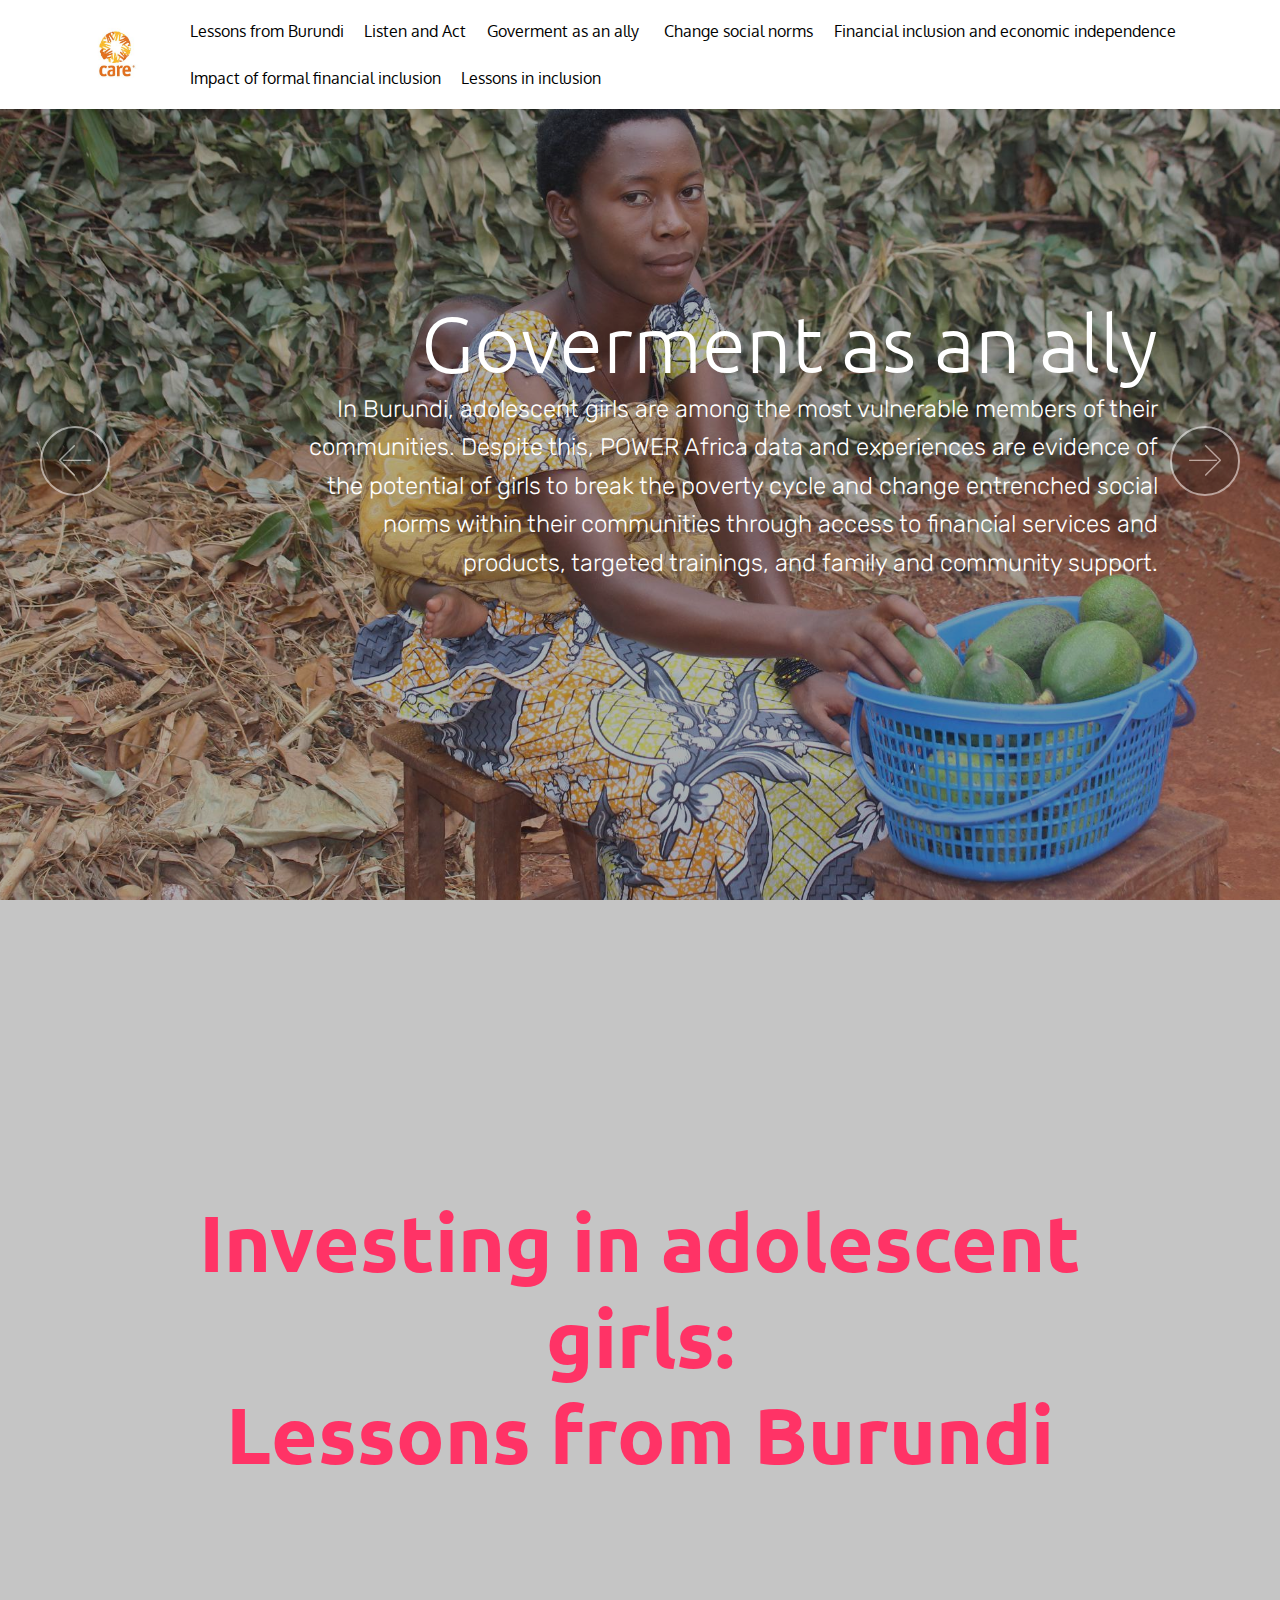
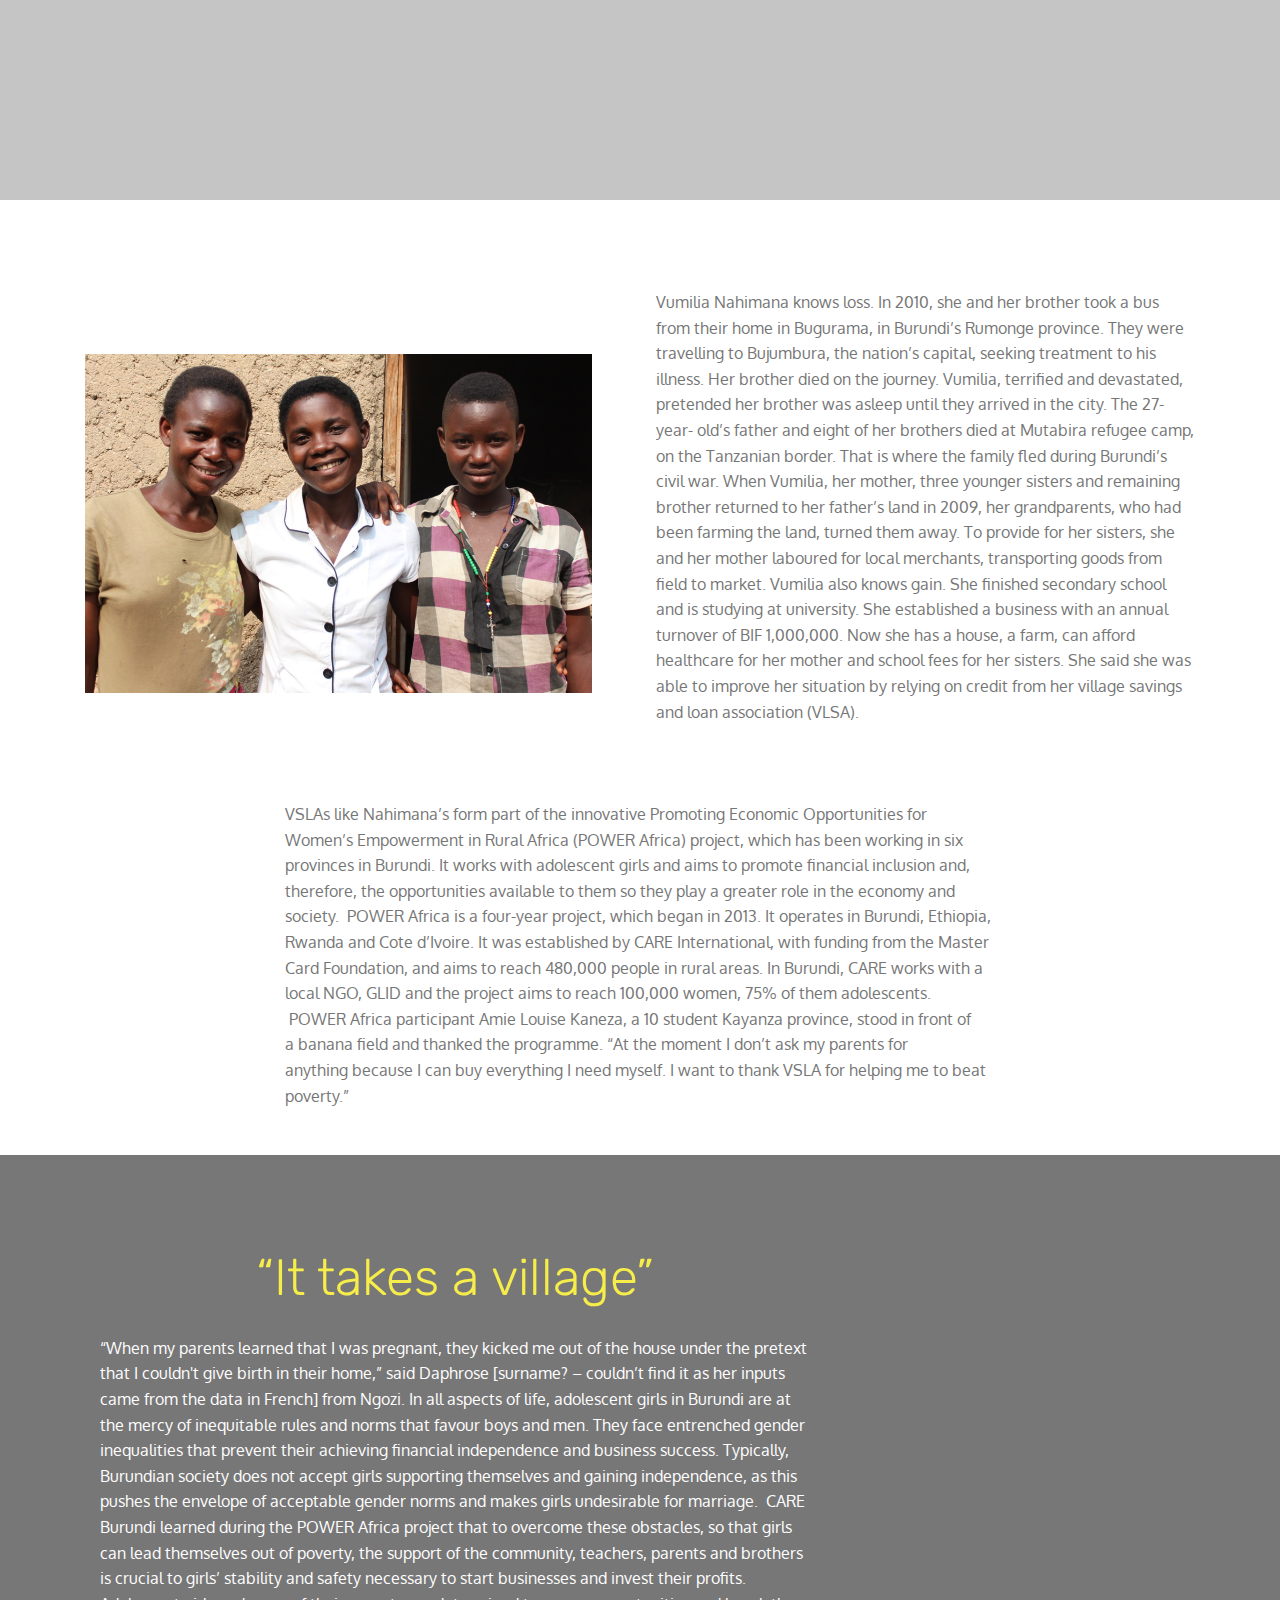
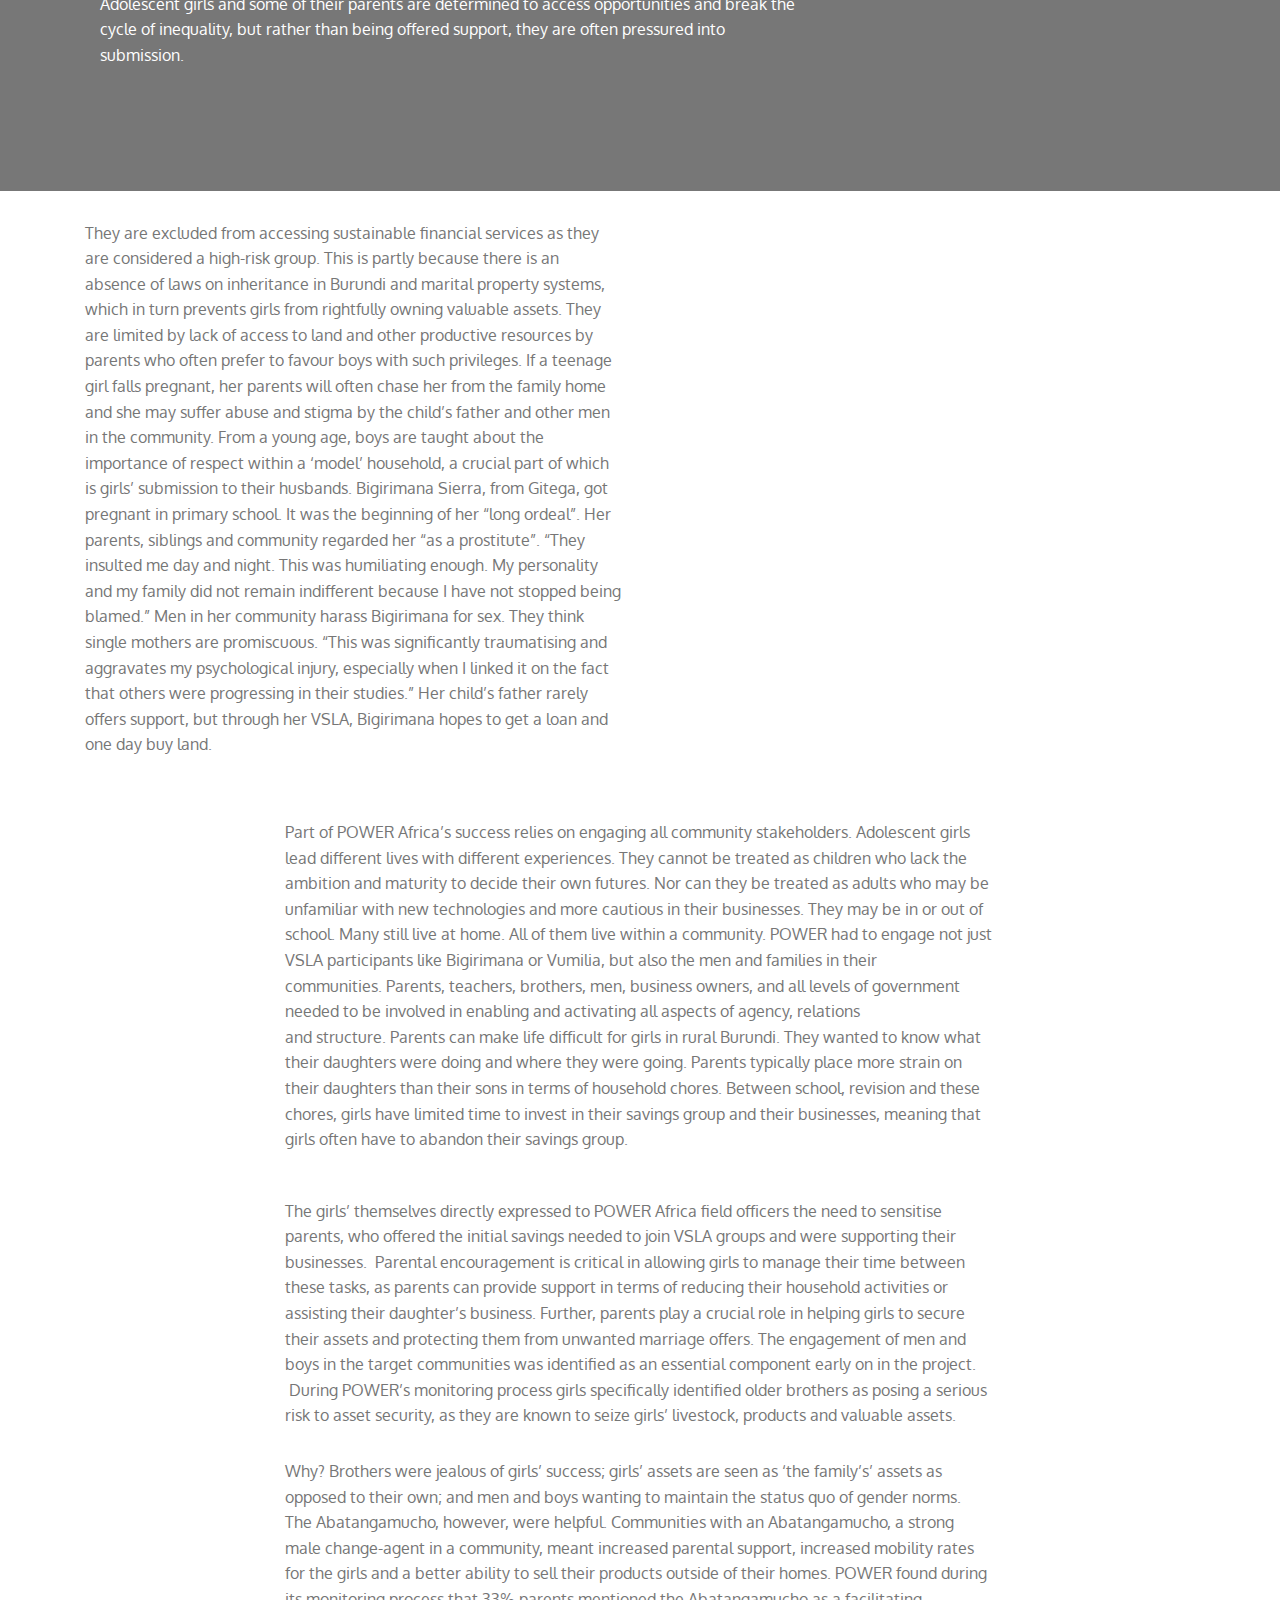
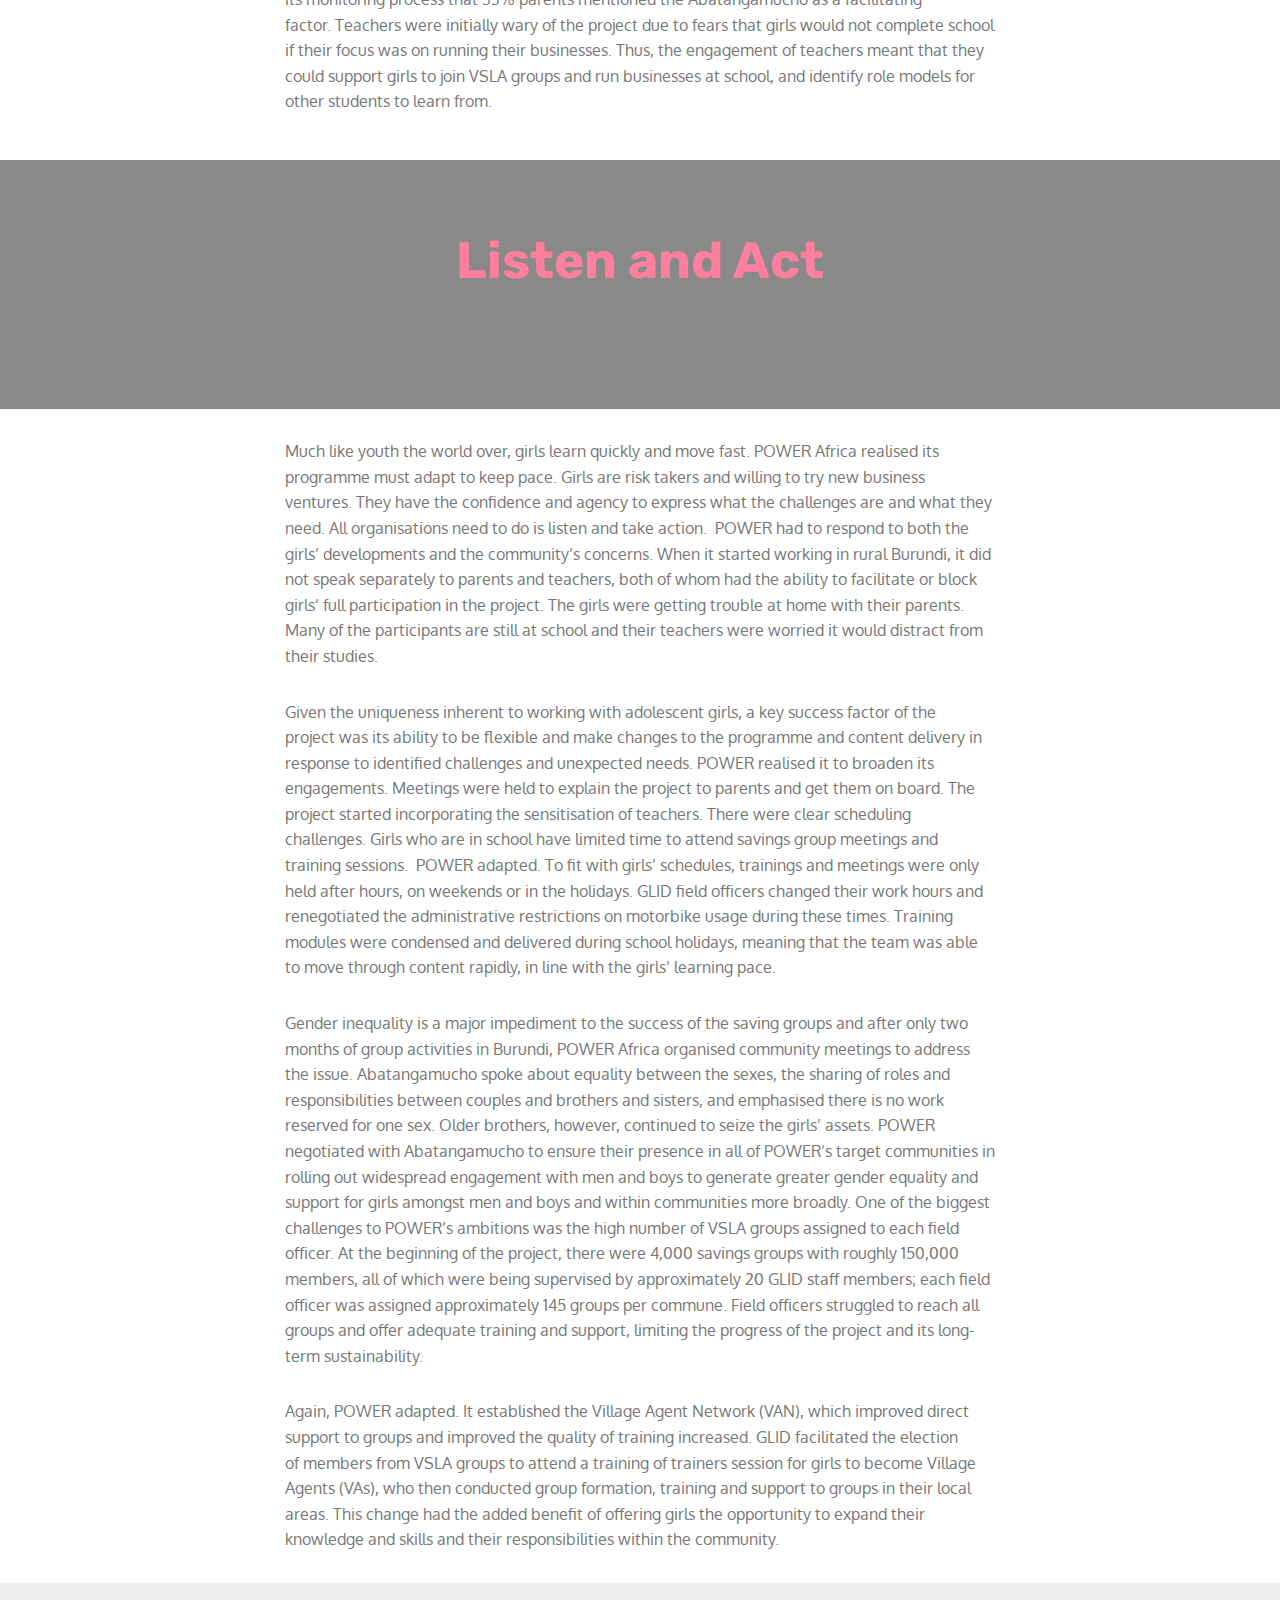
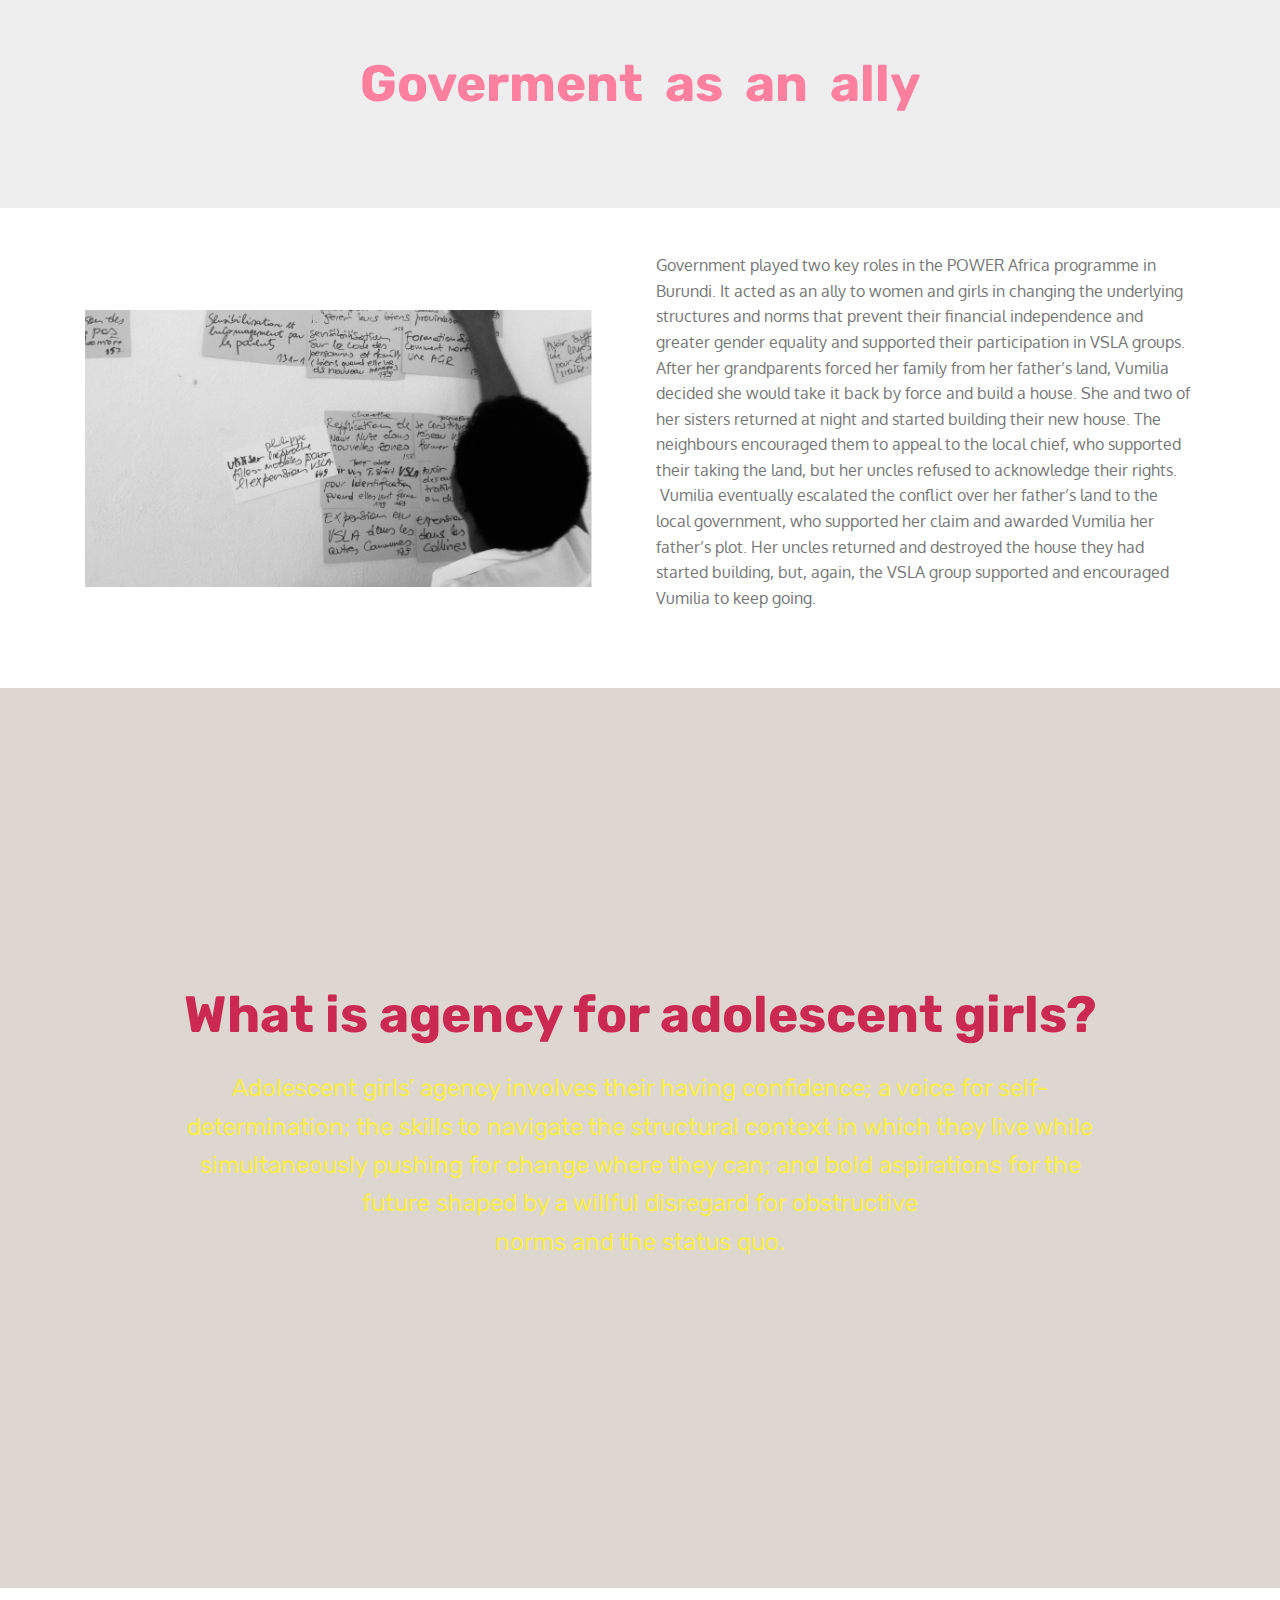
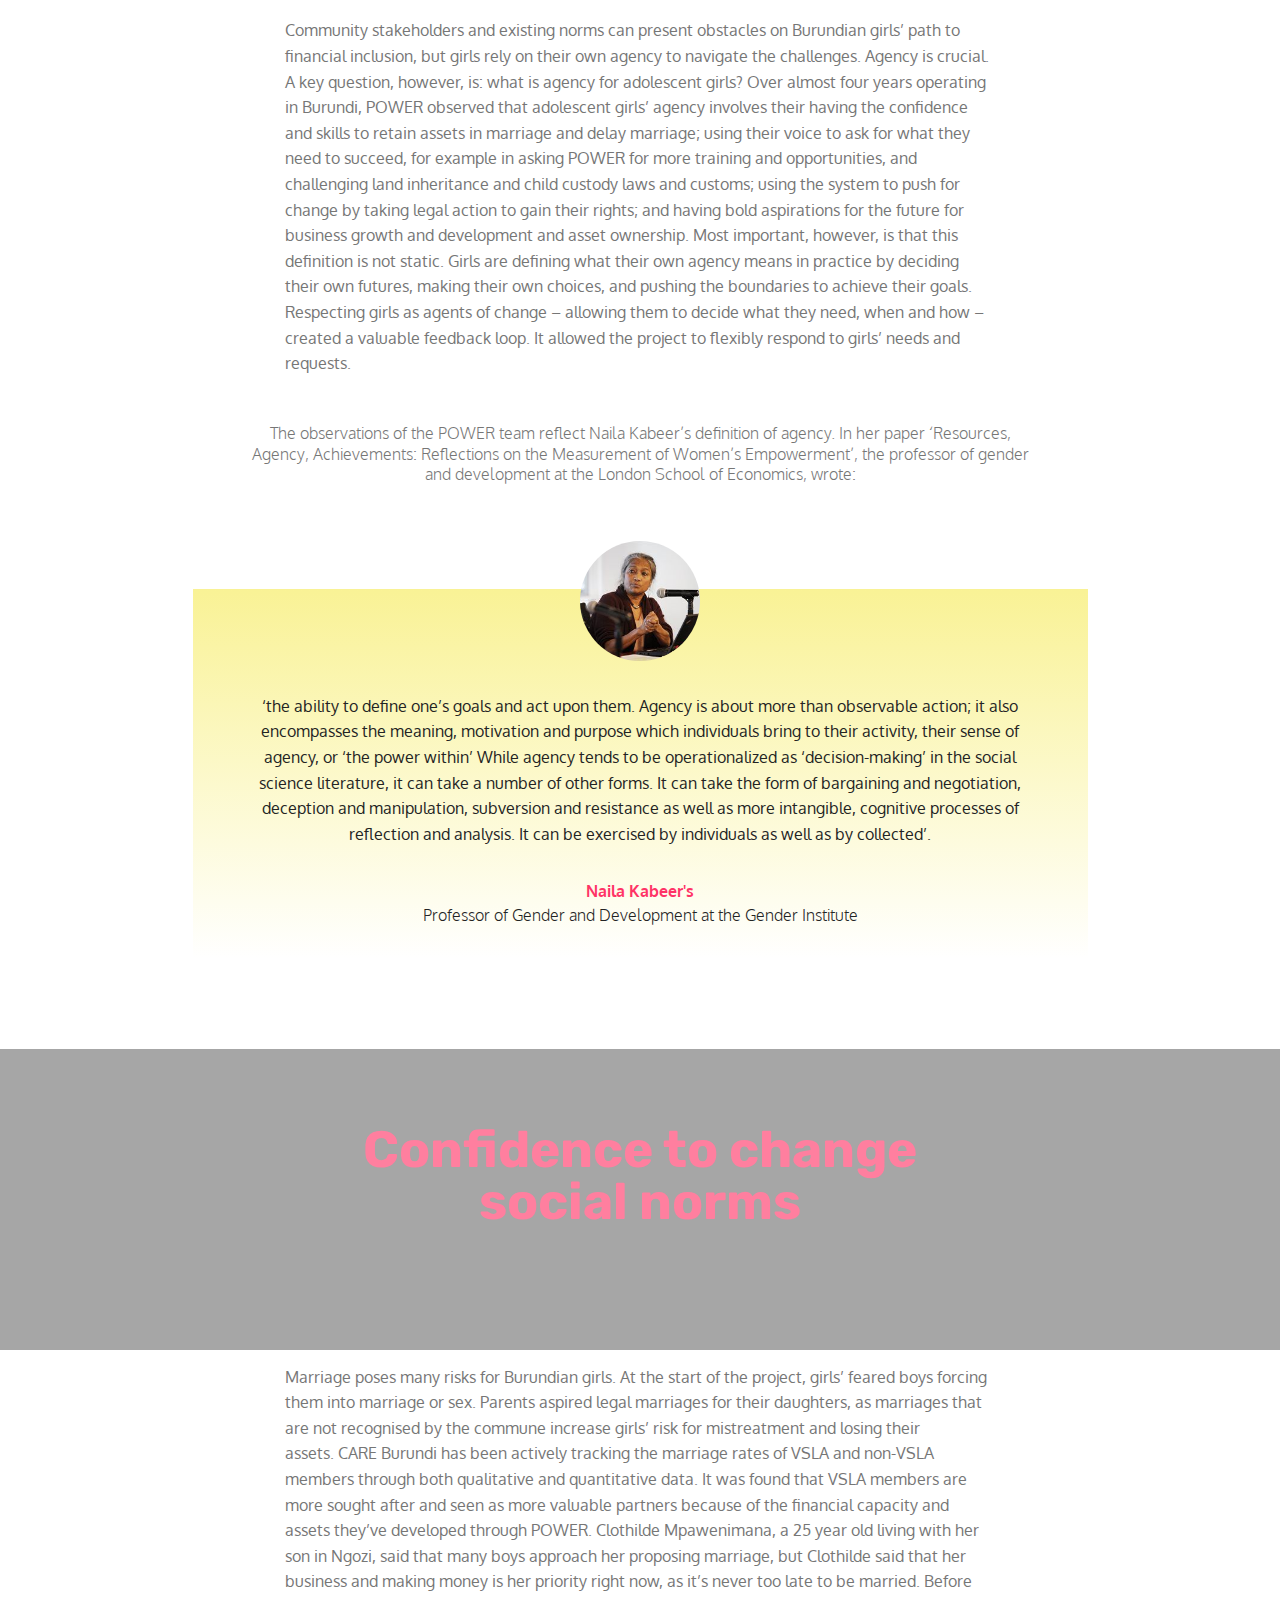
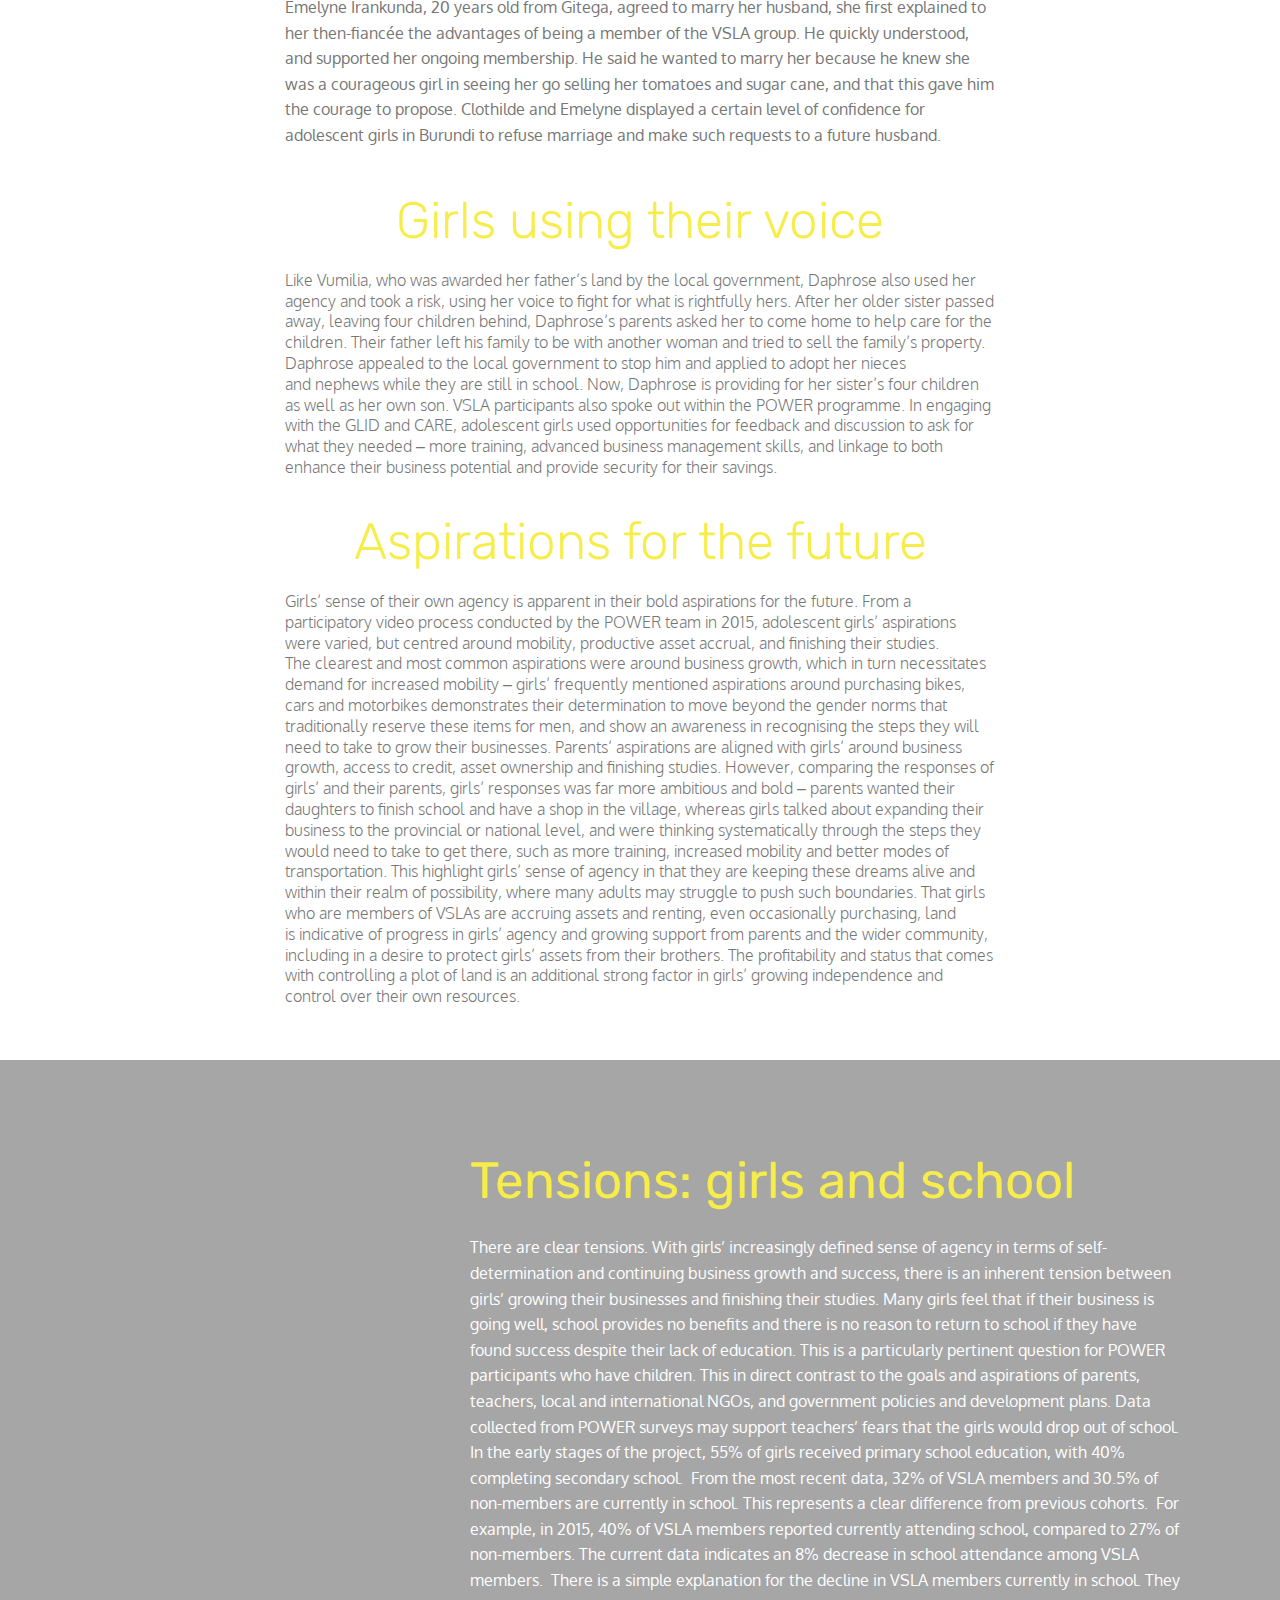
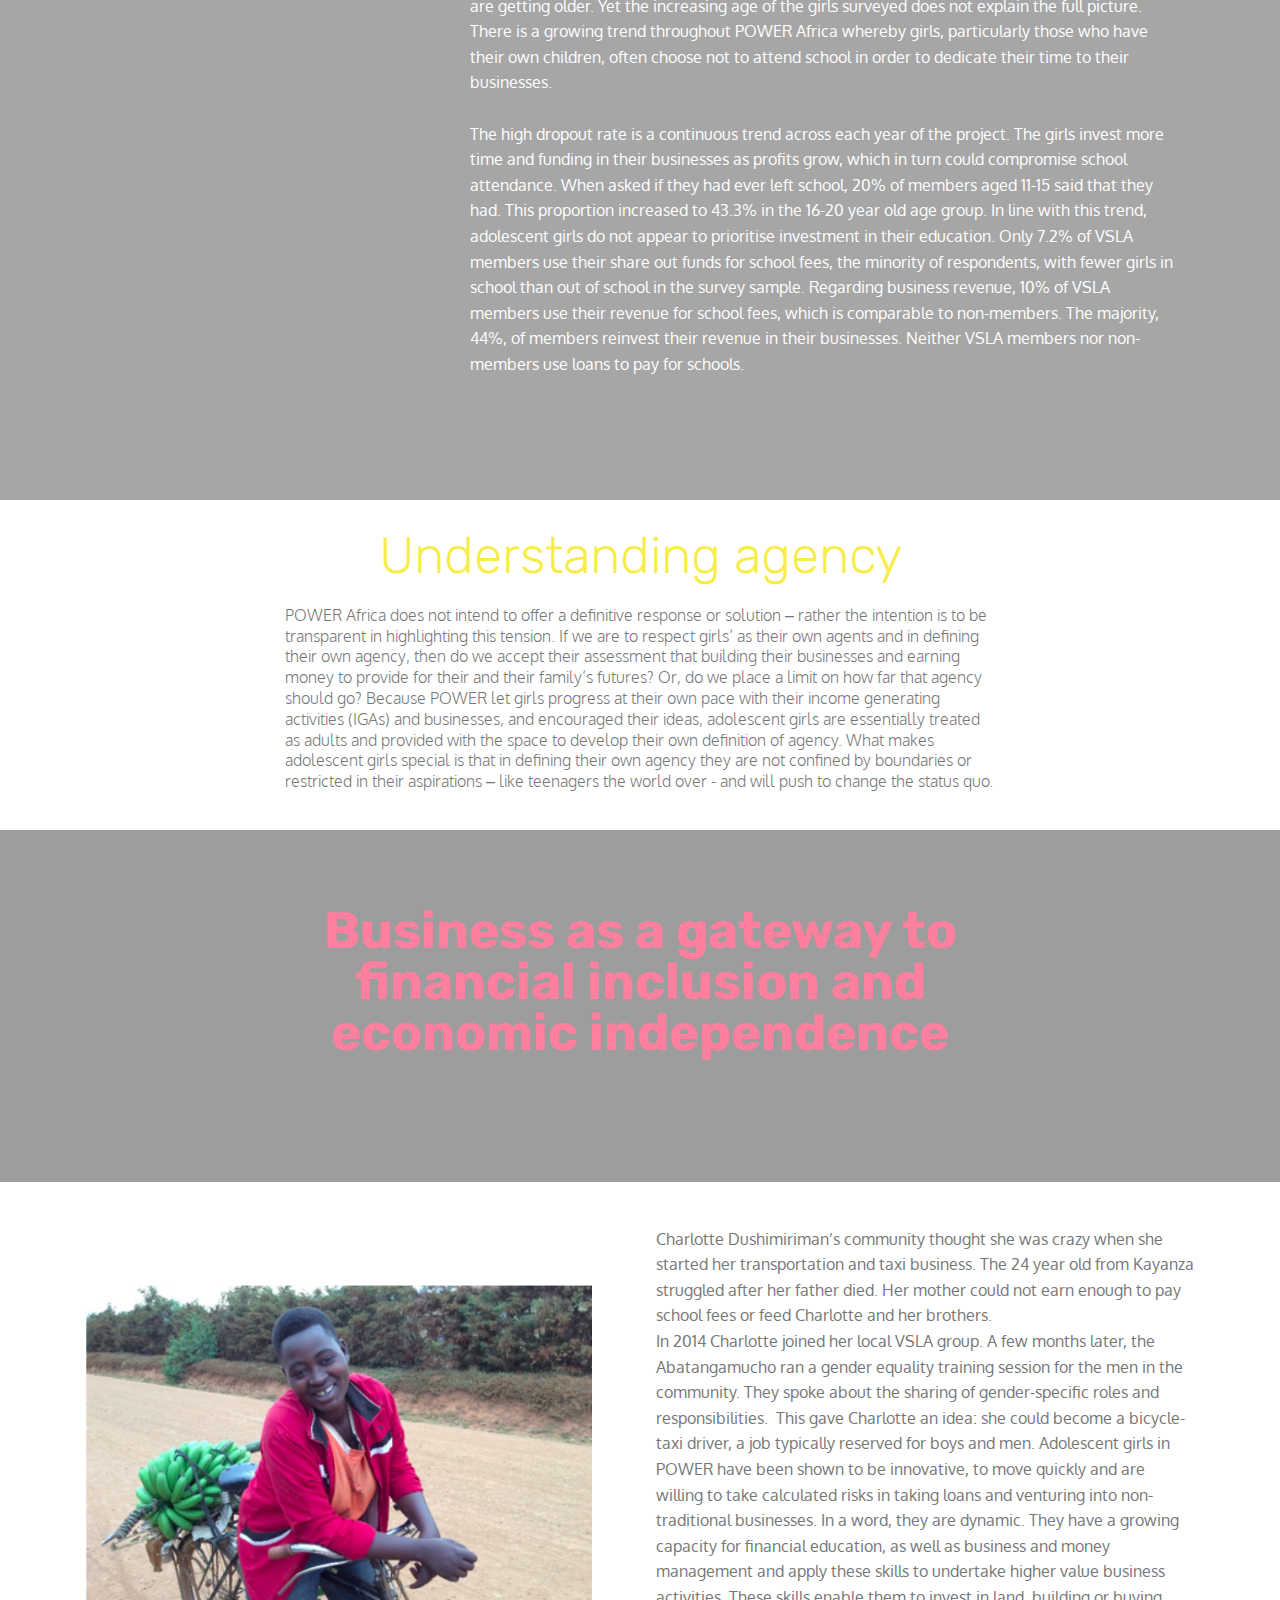
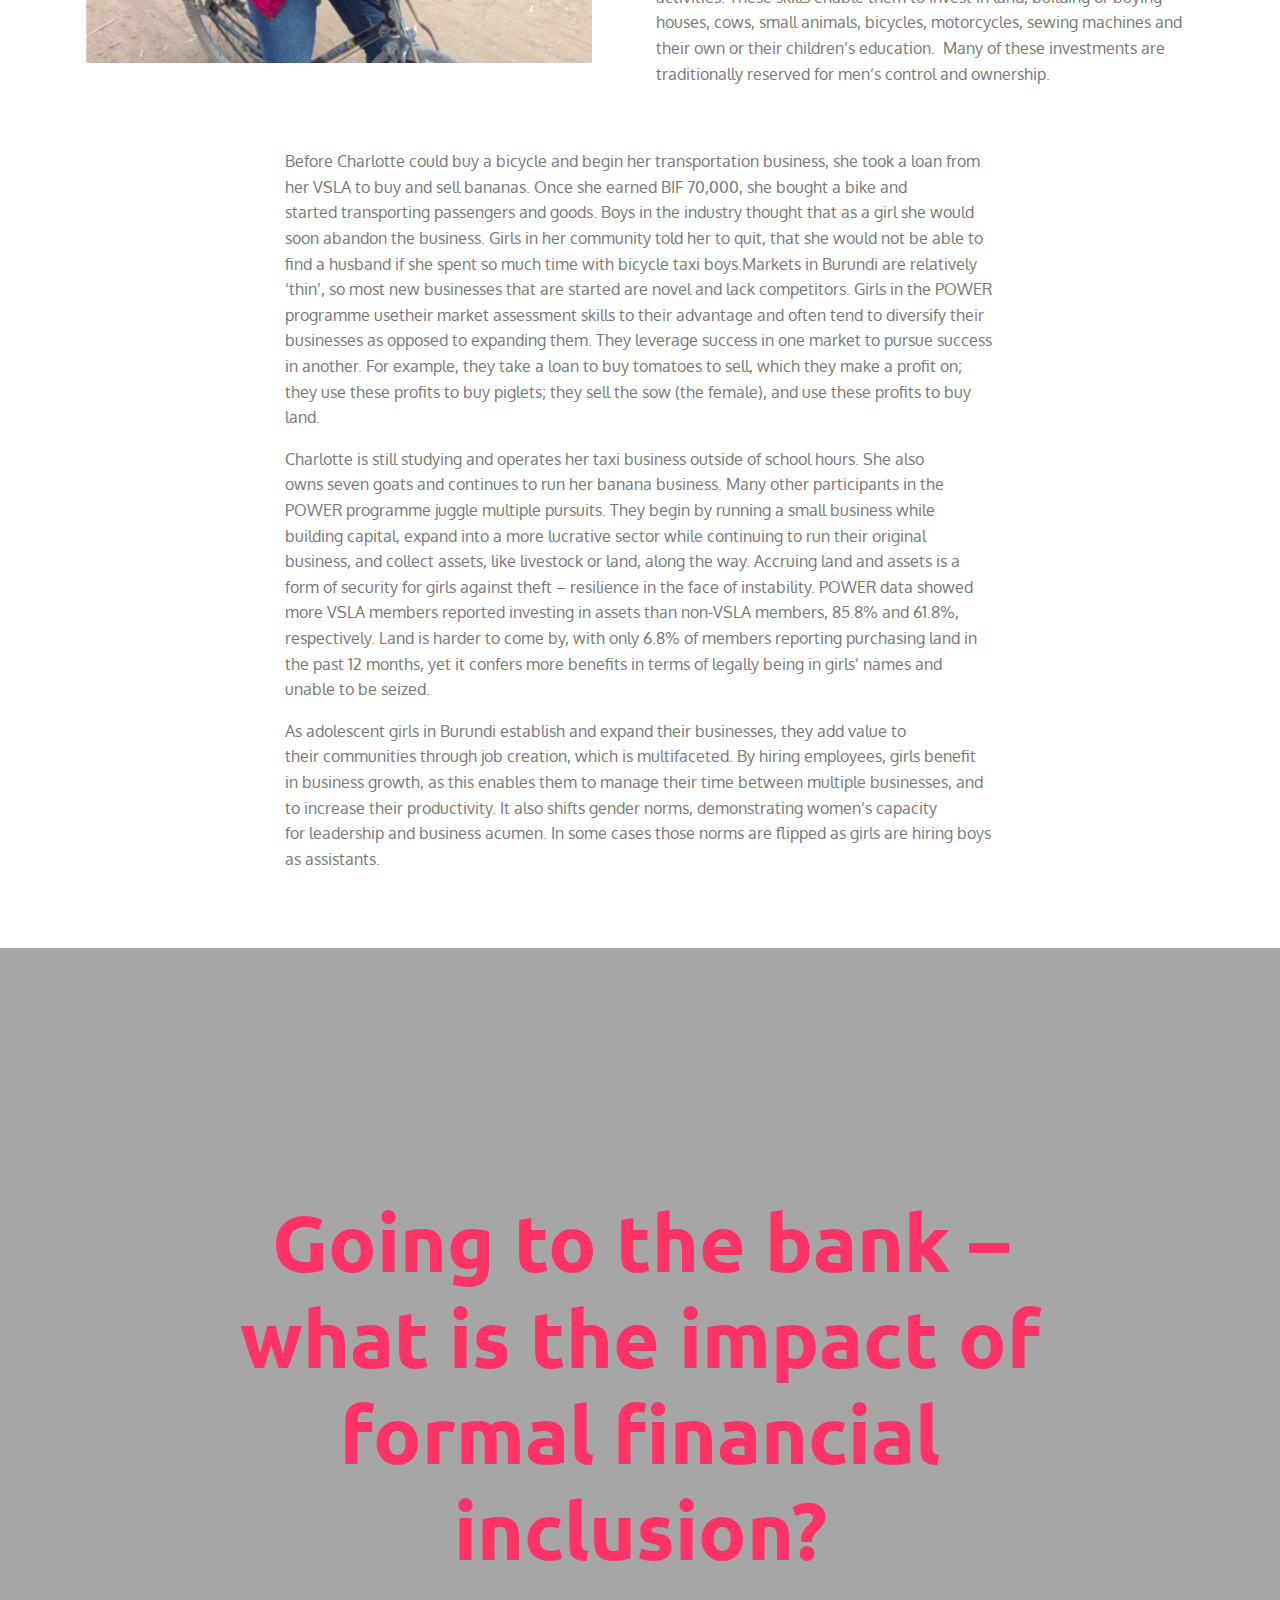
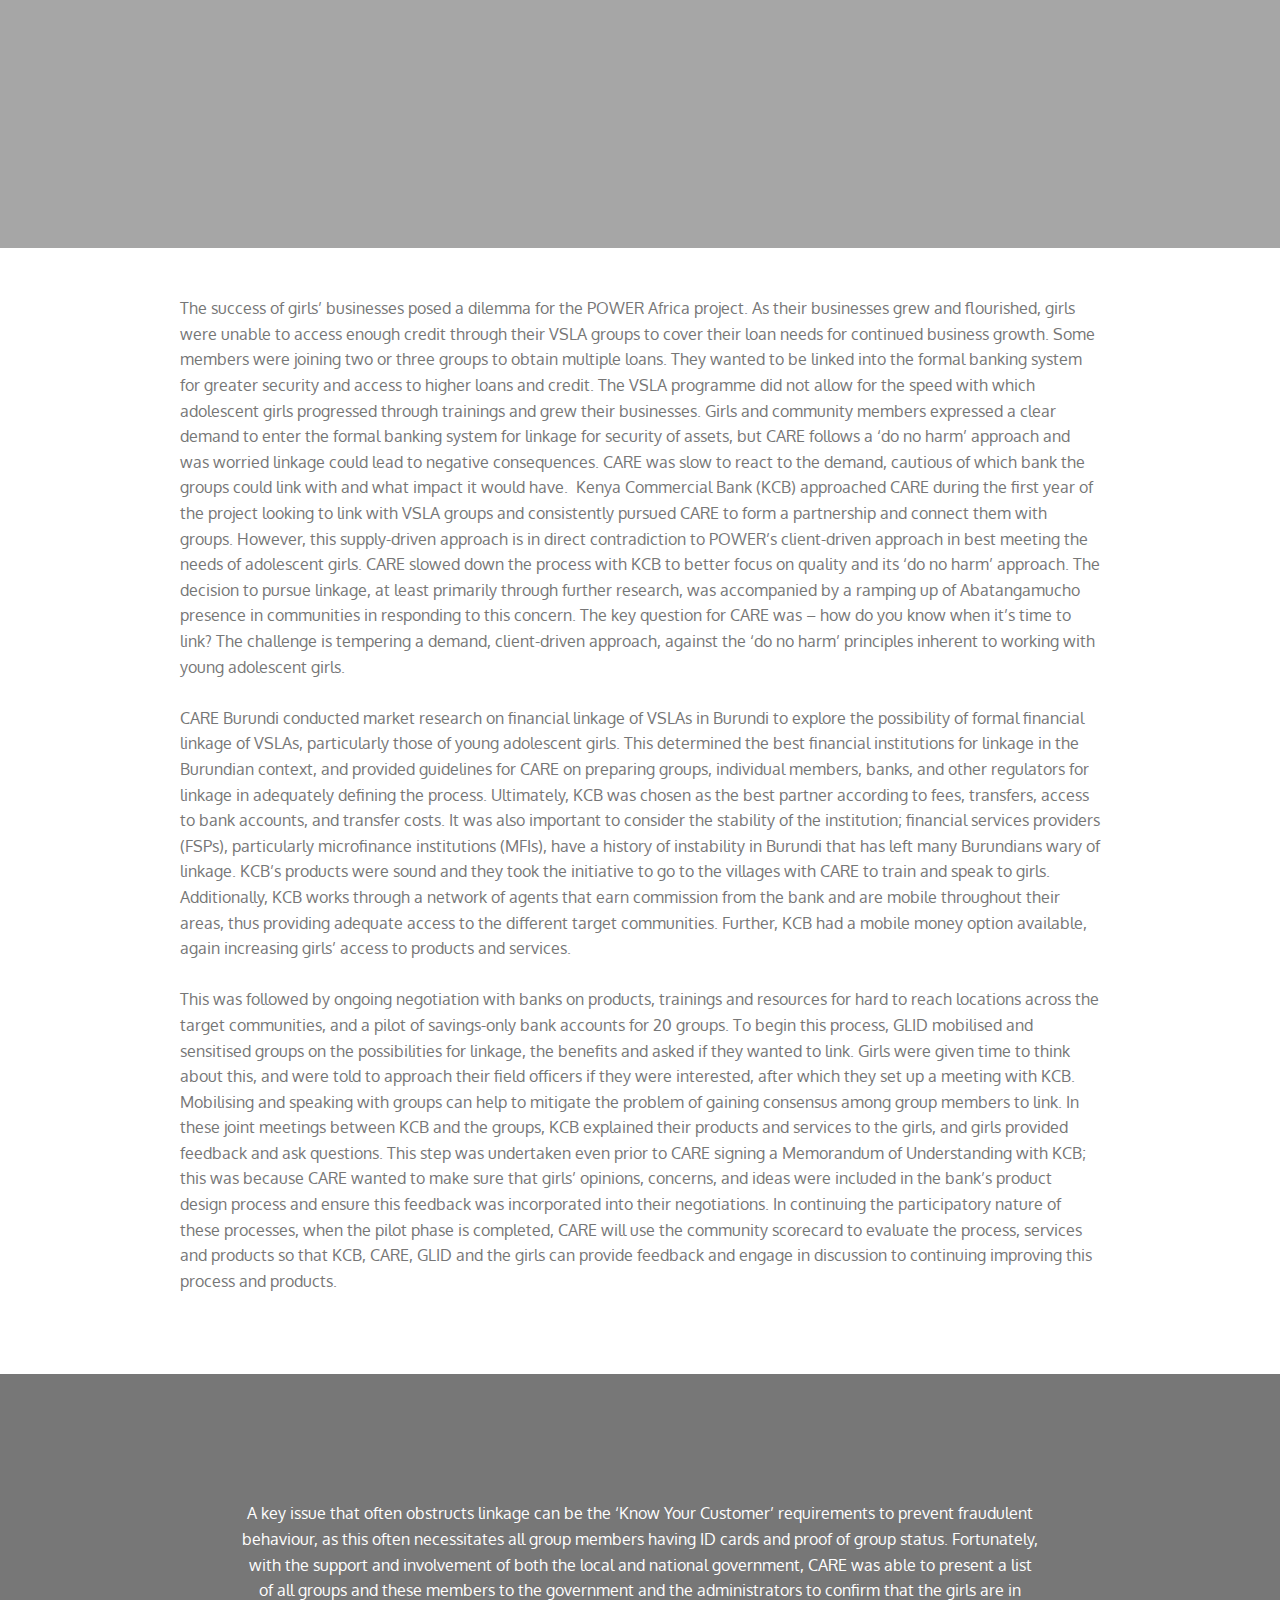
==== commit b3d3c2d8: "create github pages" ====
--- a/index.html
+++ b/index.html
@@ -14,6 +14,7 @@
   <link rel="stylesheet" href="assets/bootstrap/css/bootstrap.min.css">
   <link rel="stylesheet" href="assets/bootstrap/css/bootstrap-grid.min.css">
   <link rel="stylesheet" href="assets/bootstrap/css/bootstrap-reboot.min.css">
+  <link rel="stylesheet" href="assets/dropdown/css/style.css">
   <link rel="stylesheet" href="assets/theme/css/style.css">
   <link rel="stylesheet" href="assets/mobirise/css/mbr-additional.css" type="text/css">
   
@@ -21,7 +22,51 @@
   
 </head>
 <body>
-<section class="cid-quRlgpBrwp mbr-fullscreen mbr-parallax-background" id="header2-m" data-rv-view="876">
+<section class="menu cid-qvuFqke1jU" once="menu" id="menu2-2d" data-rv-view="1514">
+
+    
+
+    <nav class="navbar navbar-expand beta-menu navbar-dropdown align-items-center navbar-fixed-top navbar-toggleable-sm">
+        <button class="navbar-toggler navbar-toggler-right" type="button" data-toggle="collapse" data-target="#navbarSupportedContent" aria-controls="navbarSupportedContent" aria-expanded="false" aria-label="Toggle navigation">
+            <div class="hamburger">
+                <span></span>
+                <span></span>
+                <span></span>
+                <span></span>
+            </div>
+        </button>
+        <div class="menu-logo">
+            <div class="navbar-brand">
+                <span class="navbar-logo">
+                    <a href="https://lh6.googleusercontent.com/-q-7k9fOfa-E/AAAAAAAAAAI/AAAAAAAAEK0/ZJbuzv3oMq0/s0-c-k-no-ns/photo.jpg">
+                        <img src="assets/images/care-logo-250x250.jpg" alt="Mobirise" title="" media-simple="true" style="height: 4.4rem;">
+                    </a>
+                </span>
+                
+            </div>
+        </div>
+        <div class="collapse navbar-collapse" id="navbarSupportedContent">
+            <ul class="navbar-nav nav-dropdown nav-right" data-app-modern-menu="true"><li class="nav-item">
+                    <a class="nav-link link text-black display-7" href="index.html#header2-m">Lessons from Burundi</a>
+                </li><li class="nav-item"><a class="nav-link link text-black display-7" href="index.html#content5-16">
+                        Listen and Act</a></li><li class="nav-item"><a class="nav-link link text-black display-7" href="index.html#content5-1b">Goverment  as  an  ally<br></a></li><li class="nav-item"><a class="nav-link link text-black display-7" href="index.html#content5-1h">&nbsp;Change social norms<br></a></li><li class="nav-item"><a class="nav-link link text-black display-7" href="index.html#content5-1w">Financial inclusion and economic independence<br></a></li><li class="nav-item"><a class="nav-link link text-black display-7" href="index.html#header1-28">Impact of formal financial inclusion<br></a></li>
+                <li class="nav-item">
+                    <a class="nav-link link text-black display-7" href="index.html#header1-2b">Lessons in inclusion<br></a>
+                </li></ul>
+            
+        </div>
+    </nav>
+</section>
+
+<section class="engine"><a href="https://mobirise.co/d">website software</a></section><section class="carousel slide cid-qvuFrmtjUo" data-interval="false" id="slider1-2e" data-rv-view="1416">
+
+    
+
+    <div class="full-screen"><div class="mbr-slider slide carousel" data-pause="true" data-keyboard="false" data-ride="carousel" data-interval="6000"><div class="carousel-inner" role="listbox"><div class="carousel-item slider-fullscreen-image" data-bg-video-slide="false" style="background-image: url(assets/images/dsc03278-640x480.jpg);"><div class="container container-slide"><div class="image_wrapper"><div class="mbr-overlay" style="opacity: 0.3;"></div><img src="assets/images/dsc03278-640x480.jpg"><div class="carousel-caption justify-content-center"><div class="col-10 align-right"><h2 class="mbr-fonts-style display-1">Listen and Act</h2><p class="lead mbr-text mbr-fonts-style display-5">Much like youth the world over, girls learn quickly and move fast. POWER Africa realised its<br>programme must adapt to keep pace. Girls are risk takers and willing to try new business ventures.</p></div></div></div></div></div><div class="carousel-item slider-fullscreen-image active" data-bg-video-slide="false" style="background-image: url(assets/images/img-2000x1333.jpg);"><div class="container container-slide"><div class="image_wrapper"><div class="mbr-overlay" style="opacity: 0.3;"></div><img src="assets/images/img-2000x1333.jpg"><div class="carousel-caption justify-content-center"><div class="col-10 align-right"><h2 class="mbr-fonts-style display-1">Goverment as an ally</h2><p class="lead mbr-text mbr-fonts-style display-5">In Burundi, adolescent girls are among the most vulnerable members of their<br>communities. Despite this, POWER Africa data and experiences are evidence of<br>the potential of girls to break the poverty cycle and change entrenched social<br>norms within their communities through access to financial services and<br>products, targeted trainings, and family and community support.</p></div></div></div></div></div><div class="carousel-item slider-fullscreen-image" data-bg-video-slide="false" style="background-image: url(assets/images/img-2000x1493.jpg);"><div class="container container-slide"><div class="image_wrapper"><div class="mbr-overlay"></div><img src="assets/images/img-2000x1493.jpg"><div class="carousel-caption justify-content-center"><div class="col-10 align-right"><h2 class="mbr-fonts-style display-1">Lessons from Burndi</h2><p class="lead mbr-text mbr-fonts-style display-5">Part of POWER Africa’s success relies on engaging all community stakeholders. Adolescent girls lead different lives with different experiences.<br></p></div></div></div></div></div><div class="carousel-item slider-fullscreen-image" data-bg-video-slide="false" style="background-image: url(assets/images/img-1-2000x1493.jpg);"><div class="container container-slide"><div class="image_wrapper"><div class="mbr-overlay" style="opacity: 0.3;"></div><img src="assets/images/img-1-2000x1493.jpg"><div class="carousel-caption justify-content-center"><div class="col-10 align-right"><h2 class="mbr-fonts-style display-1">Impact of formal financial inclusion&nbsp;</h2><p class="lead mbr-text mbr-fonts-style display-5">The success of girls’ businesses posed a dilemma for the POWER Africa project. As their businesses grew and flourished, girls were unable to access enough credit through their VSLA groups to cover their loan needs for continued business growth.<br><br></p></div></div></div></div></div><div class="carousel-item slider-fullscreen-image" data-bg-video-slide="false" style="background-image: url(assets/images/dsc09362-2000x1500.jpg);"><div class="container container-slide"><div class="image_wrapper"><div class="mbr-overlay"></div><img src="assets/images/dsc09362-2000x1500.jpg"><div class="carousel-caption justify-content-center"><div class="col-10 align-right"><h2 class="mbr-fonts-style display-1">Lessons in inclusion</h2><p class="lead mbr-text mbr-fonts-style display-5">In Burundi, adolescent girls are among the most vulnerable members of their<br>communities. Despite this, POWER Africa data and experiences are evidence of<br>the potential of girls to break the poverty cycle and change entrenched social<br>norms within their communities through access to financial services and<br>products, targeted trainings, and family and community support.</p></div></div></div></div></div><div class="carousel-item slider-fullscreen-image" data-bg-video-slide="false" style="background-image: url(assets/images/dsc08776-2000x1500.jpg);"><div class="container container-slide"><div class="image_wrapper"><div class="mbr-overlay" style="opacity: 0.3;"></div><img src="assets/images/dsc08776-2000x1500.jpg"><div class="carousel-caption justify-content-center"><div class="col-10 align-right"><h2 class="mbr-fonts-style display-1">Change social norms</h2><p class="lead mbr-text mbr-fonts-style display-5">Marriage poses many risks for Burundian girls and Girls’ sense of their own agency is apparent in their bold aspirations for the future.<br></p></div></div></div></div></div><div class="carousel-item slider-fullscreen-image" data-bg-video-slide="false" style="background-image: url(assets/images/dsc09372-2000x1500.jpg);"><div class="container container-slide"><div class="image_wrapper"><div class="mbr-overlay" style="opacity: 0.3;"></div><img src="assets/images/dsc09372-2000x1500.jpg"><div class="carousel-caption justify-content-center"><div class="col-10 align-right"><h2 class="mbr-fonts-style display-1">Finanical inclusion and economic independence</h2><p class="lead mbr-text mbr-fonts-style display-5">As adolescent girls in Burundi establish and expand their businesses, they add value to their communities through job creation, which is multifaceted.<br></p></div></div></div></div></div></div><a data-app-prevent-settings="" class="carousel-control carousel-control-prev" role="button" data-slide="prev" href="#slider1-2e"><span aria-hidden="true" class="mbri-left mbr-iconfont"></span><span class="sr-only">Previous</span></a><a data-app-prevent-settings="" class="carousel-control carousel-control-next" role="button" data-slide="next" href="#slider1-2e"><span aria-hidden="true" class="mbri-right mbr-iconfont"></span><span class="sr-only">Next</span></a></div></div>
+
+</section>
+
+<section class="cid-quRlgpBrwp mbr-fullscreen" id="header2-m" data-bg-video="https://www.youtube.com/watch?v=0NX5DJ2Ieho" data-rv-view="1440">
 
     
 
@@ -40,7 +85,7 @@
     
 </section>
 
-<section class="engine"><a href="https://mobirise.co/n">bootstrap modal popup</a></section><section class="header3 cid-quXALaItJB" id="header3-29" data-rv-view="879">
+<section class="header3 cid-quXALaItJB" id="header3-29" data-rv-view="1444">
 
     
 
@@ -65,7 +110,7 @@
 
 </section>
 
-<section class="mbr-section article content1 cid-quRtmXenr5" id="content1-s" data-rv-view="882">
+<section class="mbr-section article content1 cid-quRtmXenr5" id="content1-s" data-rv-view="1447">
     
      
 
@@ -76,7 +121,7 @@
     </div>
 </section>
 
-<section class="header9 cid-quRuFkceiz mbr-parallax-background" id="header9-v" data-rv-view="883">
+<section class="header9 cid-quRuFkceiz mbr-parallax-background" id="header9-v" data-rv-view="1448">
 
     
 
@@ -95,7 +140,7 @@
     
 </section>
 
-<section class="header7 cid-quWxpd1QEi" id="header7-27" data-rv-view="886">
+<section class="header7 cid-quWxpd1QEi" id="header7-27" data-rv-view="1451">
 
     
 
@@ -118,7 +163,7 @@
     </div>
 </section>
 
-<section class="mbr-section article content1 cid-quRB2KchMB" id="content1-11" data-rv-view="889">
+<section class="mbr-section article content1 cid-quRB2KchMB" id="content1-11" data-rv-view="1454">
     
      
 
@@ -129,7 +174,7 @@
     </div>
 </section>
 
-<section class="mbr-section article content1 cid-quRB3fV7SP" id="content1-12" data-rv-view="890">
+<section class="mbr-section article content1 cid-quRB3fV7SP" id="content1-12" data-rv-view="1455">
     
      
 
@@ -140,7 +185,7 @@
     </div>
 </section>
 
-<section class="mbr-section article content1 cid-quRC5c1kk3" id="content1-15" data-rv-view="891">
+<section class="mbr-section article content1 cid-quRC5c1kk3" id="content1-15" data-rv-view="1456">
     
      
 
@@ -151,7 +196,7 @@
     </div>
 </section>
 
-<section class="mbr-section content5 cid-quRDpM1Tmq mbr-parallax-background" id="content5-16" data-rv-view="892">
+<section class="mbr-section content5 cid-quRDpM1Tmq mbr-parallax-background" id="content5-16" data-rv-view="1457">
 
     
 
@@ -171,7 +216,7 @@
     </div>
 </section>
 
-<section class="mbr-section article content1 cid-quRDOw0F68" id="content1-17" data-rv-view="895">
+<section class="mbr-section article content1 cid-quRDOw0F68" id="content1-17" data-rv-view="1460">
     
      
 
@@ -182,7 +227,7 @@
     </div>
 </section>
 
-<section class="mbr-section article content1 cid-quRDPpFrOm" id="content1-18" data-rv-view="896">
+<section class="mbr-section article content1 cid-quRDPpFrOm" id="content1-18" data-rv-view="1461">
     
      
 
@@ -193,7 +238,7 @@
     </div>
 </section>
 
-<section class="mbr-section article content1 cid-quRDPVnUJa" id="content1-19" data-rv-view="897">
+<section class="mbr-section article content1 cid-quRDPVnUJa" id="content1-19" data-rv-view="1462">
     
      
 
@@ -204,7 +249,7 @@
     </div>
 </section>
 
-<section class="mbr-section article content1 cid-quRFeC0CEA" id="content1-1a" data-rv-view="898">
+<section class="mbr-section article content1 cid-quRFeC0CEA" id="content1-1a" data-rv-view="1463">
     
      
 
@@ -215,7 +260,7 @@
     </div>
 </section>
 
-<section class="mbr-section content5 cid-quRFA4pI4r mbr-parallax-background" id="content5-1b" data-rv-view="899">
+<section class="mbr-section content5 cid-quRFA4pI4r mbr-parallax-background" id="content5-1b" data-rv-view="1464">
 
     
 
@@ -234,7 +279,7 @@
     </div>
 </section>
 
-<section class="header3 cid-quRGaPCCFC" id="header3-1c" data-rv-view="902">
+<section class="header3 cid-quRGaPCCFC" id="header3-1c" data-rv-view="1467">
 
     
 
@@ -259,7 +304,7 @@
 
 </section>
 
-<section class="cid-quRH7OiWYO mbr-fullscreen mbr-parallax-background" id="header2-1d" data-rv-view="905">
+<section class="cid-quRH7OiWYO mbr-fullscreen mbr-parallax-background" id="header2-1d" data-rv-view="1470">
 
     
 
@@ -278,7 +323,7 @@
     
 </section>
 
-<section class="mbr-section article content1 cid-quRIjAdQ2g" id="content1-1e" data-rv-view="908">
+<section class="mbr-section article content1 cid-quRIjAdQ2g" id="content1-1e" data-rv-view="1473">
     
      
 
@@ -289,7 +334,7 @@
     </div>
 </section>
 
-<section class="testimonials5 cid-quRJ4guqaw" id="testimonials5-1g" data-rv-view="909">
+<section class="testimonials5 cid-quRJ4guqaw" id="testimonials5-1g" data-rv-view="1474">
 
     
 
@@ -328,7 +373,7 @@
     </div>   
 </section>
 
-<section class="mbr-section content5 cid-quUdGDAQcp mbr-parallax-background" id="content5-1h" data-rv-view="915">
+<section class="mbr-section content5 cid-quUdGDAQcp mbr-parallax-background" id="content5-1h" data-rv-view="1480">
 
     
 
@@ -347,7 +392,7 @@
     </div>
 </section>
 
-<section class="mbr-section article content1 cid-quUdZihVQ5" id="content1-1i" data-rv-view="918">
+<section class="mbr-section article content1 cid-quUdZihVQ5" id="content1-1i" data-rv-view="1483">
     
      
 
@@ -358,7 +403,7 @@
     </div>
 </section>
 
-<section class="mbr-section content4 cid-quUeJcW26H" id="content4-1j" data-rv-view="919">
+<section class="mbr-section content4 cid-quUeJcW26H" id="content4-1j" data-rv-view="1484">
 
     
 
@@ -373,7 +418,7 @@
     </div>
 </section>
 
-<section class="mbr-section content4 cid-quUf8kOCzj" id="content4-1k" data-rv-view="921">
+<section class="mbr-section content4 cid-quUf8kOCzj" id="content4-1k" data-rv-view="1486">
 
     
 
@@ -388,7 +433,7 @@
     </div>
 </section>
 
-<section class="header10 cid-quUkjdLcO8 mbr-parallax-background" id="header10-1u" data-rv-view="923">
+<section class="header10 cid-quUkjdLcO8 mbr-parallax-background" id="header10-1u" data-rv-view="1488">
 
     
 
@@ -408,7 +453,7 @@
     
 </section>
 
-<section class="mbr-section content4 cid-quUmsv8Z8p" id="content4-1v" data-rv-view="926">
+<section class="mbr-section content4 cid-quUmsv8Z8p" id="content4-1v" data-rv-view="1491">
 
     
 
@@ -423,7 +468,7 @@
     </div>
 </section>
 
-<section class="mbr-section content5 cid-quUpfJOtYv mbr-parallax-background" id="content5-1w" data-rv-view="928">
+<section class="mbr-section content5 cid-quUpfJOtYv mbr-parallax-background" id="content5-1w" data-rv-view="1493">
 
     
 
@@ -442,7 +487,7 @@
     </div>
 </section>
 
-<section class="header3 cid-quUq8GgbjD" id="header3-1y" data-rv-view="931">
+<section class="header3 cid-quUq8GgbjD" id="header3-1y" data-rv-view="1496">
 
     
 
@@ -467,7 +512,7 @@
 
 </section>
 
-<section class="mbr-section article content1 cid-quUrYH9bHu" id="content1-1z" data-rv-view="934">
+<section class="mbr-section article content1 cid-quUrYH9bHu" id="content1-1z" data-rv-view="1499">
     
      
 
@@ -478,7 +523,7 @@
     </div>
 </section>
 
-<section class="header1 cid-quWDkevnMM mbr-fullscreen mbr-parallax-background" id="header1-28" data-rv-view="935">
+<section class="header1 cid-quWDkevnMM mbr-fullscreen mbr-parallax-background" id="header1-28" data-rv-view="1500">
 
     
 
@@ -498,7 +543,7 @@
 
 </section>
 
-<section class="header5 cid-quUxWEXQjm mbr-fullscreen" id="header5-22" data-rv-view="938">
+<section class="header5 cid-quUxWEXQjm mbr-fullscreen" id="header5-22" data-rv-view="1503">
 
     
 
@@ -516,7 +561,7 @@
     
 </section>
 
-<section class="header5 cid-quUBsl6Ued mbr-fullscreen mbr-parallax-background" id="header5-25" data-rv-view="941">
+<section class="header5 cid-quUBsl6Ued mbr-fullscreen mbr-parallax-background" id="header5-25" data-rv-view="1506">
 
     
 
@@ -535,7 +580,7 @@
     
 </section>
 
-<section class="mbr-section article content1 cid-quUCs3I3yK" id="content1-26" data-rv-view="944">
+<section class="mbr-section article content1 cid-quUCs3I3yK" id="content1-26" data-rv-view="1509">
     
      
 
@@ -546,7 +591,7 @@
     </div>
 </section>
 
-<section class="header1 cid-quXGIyJfCb mbr-parallax-background" id="header1-2b" data-rv-view="945">
+<section class="header1 cid-quXGIyJfCb mbr-parallax-background" id="header1-2b" data-rv-view="1510">
 
     
 
@@ -566,7 +611,7 @@
 
 </section>
 
-<section class="mbr-section article content11 cid-quXHiJcCbl" id="content11-2c" data-rv-view="948">
+<section class="mbr-section article content11 cid-quXHiJcCbl" id="content11-2c" data-rv-view="1513">
      
 
     <div class="container">
@@ -587,8 +632,14 @@
   <script src="assets/tether/tether.min.js"></script>
   <script src="assets/bootstrap/js/bootstrap.min.js"></script>
   <script src="assets/smooth-scroll/smooth-scroll.js"></script>
+  <script src="assets/jquery-mb-ytplayer/jquery.mb.ytplayer.min.js"></script>
+  <script src="assets/jquery-mb-vimeo_player/jquery.mb.vimeo_player.js"></script>
+  <script src="assets/touch-swipe/jquery.touch-swipe.min.js"></script>
+  <script src="assets/bootstrap-carousel-swipe/bootstrap-carousel-swipe.js"></script>
   <script src="assets/jarallax/jarallax.min.js"></script>
+  <script src="assets/dropdown/js/script.min.js"></script>
   <script src="assets/theme/js/script.js"></script>
+  <script src="assets/mobirise-slider-video/script.js"></script>
   
   
 </body>
--- a/assets/dropdown/css/style.css
+++ b/assets/dropdown/css/style.css
@@ -0,0 +1,265 @@
+.navbar-dropdown {
+  left: 0;
+  padding: 0;
+  position: absolute;
+  right: 0;
+  top: 0;
+  transition: all 0.45s ease;
+  z-index: 1030;
+  background: #282828; }
+  .navbar-dropdown .navbar-logo {
+    margin-right: 0.8rem;
+    transition: margin 0.3s ease-in-out;
+    vertical-align: middle; }
+    .navbar-dropdown .navbar-logo img {
+      height: 3.125rem;
+      transition: all 0.3s ease-in-out; }
+    .navbar-dropdown .navbar-logo.mbr-iconfont {
+      font-size: 3.125rem;
+      line-height: 3.125rem; }
+  .navbar-dropdown .navbar-caption {
+    font-weight: 700;
+    white-space: normal;
+    vertical-align: -4px;
+    line-height: 3.125rem !important; }
+    .navbar-dropdown .navbar-caption, .navbar-dropdown .navbar-caption:hover {
+      color: inherit;
+      text-decoration: none; }
+  .navbar-dropdown .mbr-iconfont + .navbar-caption {
+    vertical-align: -1px; }
+  .navbar-dropdown.navbar-fixed-top {
+    position: fixed; }
+  .navbar-dropdown .navbar-brand span {
+    vertical-align: -4px; }
+  .navbar-dropdown.bg-color.transparent {
+    background: none; }
+  .navbar-dropdown.navbar-short .navbar-brand {
+    padding: 0.625rem 0; }
+    .navbar-dropdown.navbar-short .navbar-brand span {
+      vertical-align: -1px; }
+  .navbar-dropdown.navbar-short .navbar-caption {
+    line-height: 2.375rem !important;
+    vertical-align: -2px; }
+  .navbar-dropdown.navbar-short .navbar-logo {
+    margin-right: 0.5rem; }
+    .navbar-dropdown.navbar-short .navbar-logo img {
+      height: 2.375rem; }
+    .navbar-dropdown.navbar-short .navbar-logo.mbr-iconfont {
+      font-size: 2.375rem;
+      line-height: 2.375rem; }
+  .navbar-dropdown.navbar-short .mbr-table-cell {
+    height: 3.625rem; }
+  .navbar-dropdown .navbar-close {
+    left: 0.6875rem;
+    position: fixed;
+    top: 0.75rem;
+    z-index: 1000; }
+  .navbar-dropdown .hamburger-icon {
+    content: "";
+    display: inline-block;
+    vertical-align: middle;
+    width: 16px;
+    -webkit-box-shadow: 0 -6px 0 1px #282828,0 0 0 1px #282828,0 6px 0 1px #282828;
+    -moz-box-shadow: 0 -6px 0 1px #282828,0 0 0 1px #282828,0 6px 0 1px #282828;
+    box-shadow: 0 -6px 0 1px #282828,0 0 0 1px #282828,0 6px 0 1px #282828; }
+
+.dropdown-menu .dropdown-toggle[data-toggle="dropdown-submenu"]::after {
+  border-bottom: 0.35em solid transparent;
+  border-left: 0.35em solid;
+  border-right: 0;
+  border-top: 0.35em solid transparent;
+  margin-left: 0.3rem; }
+
+.dropdown-menu .dropdown-item:focus {
+  outline: 0; }
+
+.nav-dropdown {
+  font-size: 0.75rem;
+  font-weight: 500;
+  height: auto !important; }
+  .nav-dropdown .nav-btn {
+    padding-left: 1rem; }
+  .nav-dropdown .link {
+    margin: .667em 1.667em;
+    font-weight: 500;
+    padding: 0;
+    transition: color .2s ease-in-out; }
+    .nav-dropdown .link.dropdown-toggle {
+      margin-right: 2.583em; }
+      .nav-dropdown .link.dropdown-toggle::after {
+        margin-left: .25rem;
+        border-top: 0.35em solid;
+        border-right: 0.35em solid transparent;
+        border-left: 0.35em solid transparent;
+        border-bottom: 0; }
+      .nav-dropdown .link.dropdown-toggle[aria-expanded="true"] {
+        margin: 0;
+        padding: 0.667em 3.263em  0.667em 1.667em; }
+  .nav-dropdown .link::after,
+  .nav-dropdown .dropdown-item::after {
+    color: inherit; }
+  .nav-dropdown .btn {
+    font-size: 0.75rem;
+    font-weight: 700;
+    letter-spacing: 0;
+    margin-bottom: 0;
+    padding-left: 1.25rem;
+    padding-right: 1.25rem; }
+  .nav-dropdown .dropdown-menu {
+    border-radius: 0;
+    border: 0;
+    left: 0;
+    margin: 0;
+    padding-bottom: 1.25rem;
+    padding-top: 1.25rem;
+    position: relative; }
+  .nav-dropdown .dropdown-submenu {
+    margin-left: 0.125rem;
+    top: 0; }
+  .nav-dropdown .dropdown-item {
+    font-weight: 500;
+    line-height: 2;
+    padding: 0.3846em 4.615em 0.3846em 1.5385em;
+    position: relative;
+    transition: color .2s ease-in-out, background-color .2s ease-in-out; }
+    .nav-dropdown .dropdown-item::after {
+      margin-top: -0.3077em;
+      position: absolute;
+      right: 1.1538em;
+      top: 50%; }
+    .nav-dropdown .dropdown-item:focus, .nav-dropdown .dropdown-item:hover {
+      background: none; }
+
+@media (max-width: 767px) {
+  .nav-dropdown.navbar-toggleable-sm {
+    bottom: 0;
+    display: none;
+    left: 0;
+    overflow-x: hidden;
+    position: fixed;
+    top: 0;
+    transform: translateX(-100%);
+    -ms-transform: translateX(-100%);
+    -webkit-transform: translateX(-100%);
+    width: 18.75rem;
+    z-index: 999; } }
+.nav-dropdown.navbar-toggleable-xl {
+  bottom: 0;
+  display: none;
+  left: 0;
+  overflow-x: hidden;
+  position: fixed;
+  top: 0;
+  transform: translateX(-100%);
+  -ms-transform: translateX(-100%);
+  -webkit-transform: translateX(-100%);
+  width: 18.75rem;
+  z-index: 999; }
+
+.nav-dropdown-sm {
+  display: block !important;
+  overflow-x: hidden;
+  overflow: auto;
+  padding-top: 3.875rem; }
+  .nav-dropdown-sm::after {
+    content: "";
+    display: block;
+    height: 3rem;
+    width: 100%; }
+  .nav-dropdown-sm.collapse.in ~ .navbar-close {
+    display: block !important; }
+  .nav-dropdown-sm.collapsing, .nav-dropdown-sm.collapse.in {
+    transform: translateX(0);
+    -ms-transform: translateX(0);
+    -webkit-transform: translateX(0);
+    transition: all 0.25s ease-out;
+    -webkit-transition: all 0.25s ease-out;
+    background: #282828; }
+  .nav-dropdown-sm.collapsing[aria-expanded="false"] {
+    transform: translateX(-100%);
+    -ms-transform: translateX(-100%);
+    -webkit-transform: translateX(-100%); }
+  .nav-dropdown-sm .nav-item {
+    display: block;
+    margin-left: 0 !important;
+    padding-left: 0; }
+  .nav-dropdown-sm .link,
+  .nav-dropdown-sm .dropdown-item {
+    border-top: 1px dotted rgba(255, 255, 255, 0.1);
+    font-size: 0.8125rem;
+    line-height: 1.6;
+    margin: 0 !important;
+    padding: 0.875rem 2.4rem 0.875rem 1.5625rem !important;
+    position: relative;
+    white-space: normal; }
+    .nav-dropdown-sm .link:focus, .nav-dropdown-sm .link:hover,
+    .nav-dropdown-sm .dropdown-item:focus,
+    .nav-dropdown-sm .dropdown-item:hover {
+      background: rgba(0, 0, 0, 0.2) !important;
+      color: #c0a375; }
+  .nav-dropdown-sm .nav-btn {
+    position: relative;
+    padding: 1.5625rem 1.5625rem 0 1.5625rem; }
+    .nav-dropdown-sm .nav-btn::before {
+      border-top: 1px dotted rgba(255, 255, 255, 0.1);
+      content: "";
+      left: 0;
+      position: absolute;
+      top: 0;
+      width: 100%; }
+    .nav-dropdown-sm .nav-btn + .nav-btn {
+      padding-top: 0.625rem; }
+      .nav-dropdown-sm .nav-btn + .nav-btn::before {
+        display: none; }
+  .nav-dropdown-sm .btn {
+    padding: 0.625rem 0; }
+  .nav-dropdown-sm .dropdown-toggle[data-toggle="dropdown-submenu"]::after {
+    margin-left: .25rem;
+    border-top: 0.35em solid;
+    border-right: 0.35em solid transparent;
+    border-left: 0.35em solid transparent;
+    border-bottom: 0; }
+  .nav-dropdown-sm .dropdown-toggle[data-toggle="dropdown-submenu"][aria-expanded="true"]::after {
+    border-top: 0;
+    border-right: 0.35em solid transparent;
+    border-left: 0.35em solid transparent;
+    border-bottom: 0.35em solid; }
+  .nav-dropdown-sm .dropdown-menu {
+    margin: 0;
+    padding: 0;
+    position: relative;
+    top: 0;
+    left: 0;
+    width: 100%;
+    border: 0;
+    float: none;
+    border-radius: 0;
+    background: none; }
+  .nav-dropdown-sm .dropdown-submenu {
+    left: 100%;
+    margin-left: 0.125rem;
+    margin-top: -1.25rem;
+    top: 0; }
+
+.navbar-toggleable-sm .nav-dropdown .dropdown-menu {
+  position: absolute; }
+
+.navbar-toggleable-sm .nav-dropdown .dropdown-submenu {
+  left: 100%;
+  margin-left: 0.125rem;
+  margin-top: -1.25rem;
+  top: 0; }
+
+.navbar-toggleable-sm.opened .nav-dropdown .dropdown-menu {
+  position: relative; }
+
+.navbar-toggleable-sm.opened .nav-dropdown .dropdown-submenu {
+  left: 0;
+  margin-left: 00rem;
+  margin-top: 0rem;
+  top: 0; }
+
+.is-builder .nav-dropdown.collapsing {
+  transition: none !important; }
+
+/*# sourceMappingURL=style.css.map */
--- a/assets/mobirise/css/mbr-additional.css
+++ b/assets/mobirise/css/mbr-additional.css
@@ -1339,8 +1339,242 @@
   height: auto;
   min-height: 100vh;
 }
-.cid-quRlgpBrwp {
-  background-image: url("../../../assets/images/dsc08772-2000x1500.jpg");
+.cid-qvuFrmtjUo .modal-body .close {
+  background: #1b1b1b;
+}
+.cid-qvuFrmtjUo .modal-body .close span {
+  font-style: normal;
+}
+.cid-qvuFrmtjUo .carousel-inner > .active,
+.cid-qvuFrmtjUo .carousel-inner > .next,
+.cid-qvuFrmtjUo .carousel-inner > .prev {
+  display: table;
+}
+.cid-qvuFrmtjUo .carousel-control .icon-next,
+.cid-qvuFrmtjUo .carousel-control .icon-prev {
+  margin-top: -18px;
+  font-size: 40px;
+  line-height: 27px;
+}
+.cid-qvuFrmtjUo .carousel-control:hover {
+  background: #1b1b1b;
+  color: #fff;
+  opacity: 1;
+}
+@media (max-width: 767px) {
+  .cid-qvuFrmtjUo .container .carousel-control {
+    margin-bottom: 0;
+  }
+}
+.cid-qvuFrmtjUo .boxed-slider {
+  position: relative;
+  padding: 93px 0;
+}
+.cid-qvuFrmtjUo .boxed-slider > div {
+  position: relative;
+}
+.cid-qvuFrmtjUo .container img {
+  width: 100%;
+}
+.cid-qvuFrmtjUo .container img + .row {
+  position: absolute;
+  top: 50%;
+  left: 0;
+  right: 0;
+  -webkit-transform: translateY(-50%);
+  -moz-transform: translateY(-50%);
+  transform: translateY(-50%);
+  z-index: 2;
+}
+.cid-qvuFrmtjUo .mbr-section {
+  padding: 0;
+  background-attachment: scroll;
+}
+.cid-qvuFrmtjUo .mbr-table-cell {
+  padding: 0;
+}
+.cid-qvuFrmtjUo .container .carousel-indicators {
+  margin-bottom: 3px;
+}
+.cid-qvuFrmtjUo .carousel-caption {
+  top: 50%;
+  right: 0;
+  bottom: auto;
+  left: 0;
+  display: flex;
+  align-items: center;
+  -webkit-transform: translateY(-50%);
+  transform: translateY(-50%);
+}
+.cid-qvuFrmtjUo .mbr-overlay {
+  z-index: 1;
+}
+.cid-qvuFrmtjUo .container-slide.container {
+  width: 100%;
+  min-height: 100vh;
+  padding: 0;
+}
+.cid-qvuFrmtjUo .carousel-item {
+  background-position: 50% 50%;
+  background-repeat: no-repeat;
+  background-size: cover;
+  -o-transition: -o-transform 0.6s ease-in-out;
+  -webkit-transition: -webkit-transform 0.6s ease-in-out;
+  transition: transform 0.6s ease-in-out, -webkit-transform 0.6s ease-in-out, -o-transform 0.6s ease-in-out;
+  -webkit-backface-visibility: hidden;
+  backface-visibility: hidden;
+  -webkit-perspective: 1000px;
+  perspective: 1000px;
+}
+@media (max-width: 576px) {
+  .cid-qvuFrmtjUo .carousel-item .container {
+    width: 100%;
+  }
+}
+.cid-qvuFrmtjUo .carousel-item-next.carousel-item-left,
+.cid-qvuFrmtjUo .carousel-item-prev.carousel-item-right {
+  -webkit-transform: translate3d(0, 0, 0);
+  transform: translate3d(0, 0, 0);
+}
+.cid-qvuFrmtjUo .active.carousel-item-right,
+.cid-qvuFrmtjUo .carousel-item-next {
+  -webkit-transform: translate3d(100%, 0, 0);
+  transform: translate3d(100%, 0, 0);
+}
+.cid-qvuFrmtjUo .active.carousel-item-left,
+.cid-qvuFrmtjUo .carousel-item-prev {
+  -webkit-transform: translate3d(-100%, 0, 0);
+  transform: translate3d(-100%, 0, 0);
+}
+.cid-qvuFrmtjUo .mbr-slider .carousel-control {
+  top: 50%;
+  width: 70px;
+  height: 70px;
+  margin-top: -1.5rem;
+  font-size: 35px;
+  background-color: rgba(0, 0, 0, 0.5);
+  border: 2px solid #fff;
+  border-radius: 50%;
+  transition: all .3s;
+}
+.cid-qvuFrmtjUo .mbr-slider .carousel-control.carousel-control-prev {
+  left: 0;
+  margin-left: 2.5rem;
+}
+.cid-qvuFrmtjUo .mbr-slider .carousel-control.carousel-control-next {
+  right: 0;
+  margin-right: 2.5rem;
+}
+.cid-qvuFrmtjUo .mbr-slider .carousel-control .mbr-iconfont {
+  font-size: 2rem;
+}
+@media (max-width: 767px) {
+  .cid-qvuFrmtjUo .mbr-slider .carousel-control {
+    top: auto;
+    bottom: 1rem;
+  }
+}
+.cid-qvuFrmtjUo .mbr-slider .carousel-indicators {
+  position: absolute;
+  bottom: 0;
+  margin-bottom: 1.5rem !important;
+}
+.cid-qvuFrmtjUo .mbr-slider .carousel-indicators li {
+  max-width: 20px;
+  width: 20px;
+  height: 20px;
+  max-height: 20px;
+  margin: 3px;
+  background-color: rgba(0, 0, 0, 0.5);
+  border: 2px solid #fff;
+  border-radius: 50%;
+  opacity: .5;
+  transition: all .3s;
+}
+.cid-qvuFrmtjUo .mbr-slider .carousel-indicators li.active,
+.cid-qvuFrmtjUo .mbr-slider .carousel-indicators li:hover {
+  opacity: .9;
+}
+.cid-qvuFrmtjUo .mbr-slider .carousel-indicators li::after,
+.cid-qvuFrmtjUo .mbr-slider .carousel-indicators li::before {
+  content: none;
+}
+.cid-qvuFrmtjUo .mbr-slider .carousel-indicators.ie-fix {
+  left: 50%;
+  display: block;
+  width: 60%;
+  margin-left: -30%;
+  text-align: center;
+}
+@media (max-width: 576px) {
+  .cid-qvuFrmtjUo .mbr-slider .carousel-indicators {
+    display: none !important;
+  }
+}
+.cid-qvuFrmtjUo .mbr-slider > .container img {
+  width: 100%;
+}
+.cid-qvuFrmtjUo .mbr-slider > .container img + .row {
+  position: absolute;
+  top: 50%;
+  right: 0;
+  left: 0;
+  z-index: 2;
+  -moz-transform: translateY(-50%);
+  -webkit-transform: translateY(-50%);
+  transform: translateY(-50%);
+}
+.cid-qvuFrmtjUo .mbr-slider > .container .carousel-indicators {
+  margin-bottom: 3px;
+}
+@media (max-width: 576px) {
+  .cid-qvuFrmtjUo .mbr-slider > .container .carousel-control {
+    margin-bottom: 0;
+  }
+}
+.cid-qvuFrmtjUo .mbr-slider .mbr-section {
+  padding: 0;
+  background-attachment: scroll;
+}
+.cid-qvuFrmtjUo .mbr-slider .mbr-table-cell {
+  padding: 0;
+}
+.cid-qvuFrmtjUo .carousel-item .container.container-slide {
+  position: initial;
+  width: auto;
+  min-height: 0;
+}
+.cid-qvuFrmtjUo .full-screen .slider-fullscreen-image {
+  min-height: 100vh;
+  background-repeat: no-repeat;
+  background-position: 50% 50%;
+  background-size: cover;
+}
+.cid-qvuFrmtjUo .full-screen .slider-fullscreen-image.active {
+  display: -o-flex;
+}
+.cid-qvuFrmtjUo .full-screen .container {
+  width: auto;
+  padding-right: 0;
+  padding-left: 0;
+}
+.cid-qvuFrmtjUo .full-screen .carousel-item .container.container-slide {
+  width: 100%;
+  min-height: 100vh;
+  padding: 0;
+}
+.cid-qvuFrmtjUo .full-screen .carousel-item .container.container-slide img {
+  display: none;
+}
+.cid-qvuFrmtjUo .mbr-background-video-preview {
+  position: absolute;
+  top: 0;
+  right: 0;
+  bottom: 0;
+  left: 0;
+}
+.cid-qvuFrmtjUo .mbr-overlay ~ .container-slide {
+  z-index: auto;
 }
 .cid-quRlgpBrwp H1 {
   color: #ff3366;
@@ -1701,7 +1935,7 @@
 .cid-quUpfJOtYv {
   padding-top: 75px;
   padding-bottom: 75px;
-  background-image: url("../../../assets/images/screen-shot-2017-09-10-at-23.03.51-1126x6209.png");
+  background-image: url("../../../assets/images/screen-shot-2017-09-10-at-23.03.51-1126x6202.png");
 }
 .cid-quUpfJOtYv H2 {
   color: #ff7f9f;
@@ -1815,3 +2049,379 @@
   height: 40px;
   border-radius: 50%;
 }
+.cid-qvuFqke1jU .navbar {
+  background: #ffffff;
+  transition: none;
+  min-height: 77px;
+  padding: .5rem 0;
+}
+.cid-qvuFqke1jU .navbar-dropdown.bg-color.transparent.opened {
+  background: #ffffff;
+}
+.cid-qvuFqke1jU a {
+  font-style: normal;
+}
+.cid-qvuFqke1jU .nav-item span {
+  padding-right: 0.4em;
+  line-height: 0.5em;
+  vertical-align: text-bottom;
+  position: relative;
+  top: -0.2em;
+  text-decoration: none;
+}
+.cid-qvuFqke1jU .nav-item a {
+  padding: 0.7rem 0 !important;
+  margin: 0rem .65rem !important;
+}
+.cid-qvuFqke1jU .btn {
+  padding: 0.4rem 1.5rem;
+  display: inline-flex;
+  align-items: center;
+}
+.cid-qvuFqke1jU .btn .mbr-iconfont {
+  font-size: 1.6rem;
+}
+.cid-qvuFqke1jU .menu-logo {
+  margin-right: auto;
+}
+.cid-qvuFqke1jU .menu-logo .navbar-brand {
+  display: flex;
+  margin-left: 5rem;
+  padding: 0;
+  transition: padding .2s;
+  min-height: 3.8rem;
+  align-items: center;
+}
+.cid-qvuFqke1jU .menu-logo .navbar-brand .navbar-caption-wrap {
+  display: flex;
+  -webkit-align-items: center;
+  align-items: center;
+  word-break: break-word;
+  min-width: 7rem;
+  margin: .3rem 0;
+}
+.cid-qvuFqke1jU .menu-logo .navbar-brand .navbar-caption-wrap .navbar-caption {
+  line-height: 1.2rem !important;
+  padding-right: 2rem;
+}
+.cid-qvuFqke1jU .menu-logo .navbar-brand .navbar-logo {
+  font-size: 4rem;
+  transition: font-size 0.25s;
+}
+.cid-qvuFqke1jU .menu-logo .navbar-brand .navbar-logo img {
+  display: flex;
+}
+.cid-qvuFqke1jU .menu-logo .navbar-brand .navbar-logo .mbr-iconfont {
+  transition: font-size 0.25s;
+}
+.cid-qvuFqke1jU .navbar-toggleable-sm .navbar-collapse {
+  justify-content: flex-end;
+  -webkit-justify-content: flex-end;
+  padding-right: 5rem;
+  width: auto;
+}
+.cid-qvuFqke1jU .navbar-toggleable-sm .navbar-collapse .navbar-nav {
+  flex-wrap: wrap;
+  -webkit-flex-wrap: wrap;
+  padding-left: 0;
+}
+.cid-qvuFqke1jU .navbar-toggleable-sm .navbar-collapse .navbar-nav .nav-item {
+  -webkit-align-self: center;
+  align-self: center;
+}
+.cid-qvuFqke1jU .navbar-toggleable-sm .navbar-collapse .navbar-buttons {
+  padding-left: 0;
+  padding-bottom: 0;
+}
+.cid-qvuFqke1jU .dropdown .dropdown-menu {
+  background: #ffffff;
+  display: none;
+  position: absolute;
+  min-width: 5rem;
+  padding-top: 1.4rem;
+  padding-bottom: 1.4rem;
+  text-align: left;
+}
+.cid-qvuFqke1jU .dropdown .dropdown-menu .dropdown-item {
+  width: auto;
+  padding: 0.235em 1.5385em 0.235em 1.5385em !important;
+}
+.cid-qvuFqke1jU .dropdown .dropdown-menu .dropdown-item::after {
+  right: 0.5rem;
+}
+.cid-qvuFqke1jU .dropdown .dropdown-menu .dropdown-submenu {
+  margin: 0;
+}
+.cid-qvuFqke1jU .dropdown.open > .dropdown-menu {
+  display: block;
+}
+.cid-qvuFqke1jU .navbar-toggleable-sm.opened:after {
+  position: absolute;
+  width: 100vw;
+  height: 100vh;
+  content: '';
+  background-color: rgba(0, 0, 0, 0.1);
+  left: 0;
+  bottom: 0;
+  transform: translateY(100%);
+  -webkit-transform: translateY(100%);
+  z-index: 1000;
+}
+.cid-qvuFqke1jU .navbar.navbar-short {
+  min-height: 60px;
+  transition: all .2s;
+}
+.cid-qvuFqke1jU .navbar.navbar-short .navbar-toggler-right {
+  top: 20px;
+}
+.cid-qvuFqke1jU .navbar.navbar-short .navbar-logo a {
+  font-size: 2.5rem !important;
+  line-height: 2.5rem;
+  transition: font-size 0.25s;
+}
+.cid-qvuFqke1jU .navbar.navbar-short .navbar-logo a .mbr-iconfont {
+  font-size: 2.5rem !important;
+}
+.cid-qvuFqke1jU .navbar.navbar-short .navbar-logo a img {
+  height: 3rem !important;
+}
+.cid-qvuFqke1jU .navbar.navbar-short .navbar-brand {
+  min-height: 3rem;
+}
+.cid-qvuFqke1jU button.navbar-toggler {
+  width: 31px;
+  height: 18px;
+  cursor: pointer;
+  transition: all .2s;
+  top: 1.5rem;
+  right: 1rem;
+}
+.cid-qvuFqke1jU button.navbar-toggler:focus {
+  outline: none;
+}
+.cid-qvuFqke1jU button.navbar-toggler .hamburger span {
+  position: absolute;
+  right: 0;
+  width: 30px;
+  height: 2px;
+  border-right: 5px;
+  background-color: #333333;
+}
+.cid-qvuFqke1jU button.navbar-toggler .hamburger span:nth-child(1) {
+  top: 0;
+  transition: all .2s;
+}
+.cid-qvuFqke1jU button.navbar-toggler .hamburger span:nth-child(2) {
+  top: 8px;
+  transition: all .15s;
+}
+.cid-qvuFqke1jU button.navbar-toggler .hamburger span:nth-child(3) {
+  top: 8px;
+  transition: all .15s;
+}
+.cid-qvuFqke1jU button.navbar-toggler .hamburger span:nth-child(4) {
+  top: 16px;
+  transition: all .2s;
+}
+.cid-qvuFqke1jU nav.opened .hamburger span:nth-child(1) {
+  top: 8px;
+  width: 0;
+  opacity: 0;
+  right: 50%;
+  transition: all .2s;
+}
+.cid-qvuFqke1jU nav.opened .hamburger span:nth-child(2) {
+  -webkit-transform: rotate(45deg);
+  transform: rotate(45deg);
+  transition: all .25s;
+}
+.cid-qvuFqke1jU nav.opened .hamburger span:nth-child(3) {
+  -webkit-transform: rotate(-45deg);
+  transform: rotate(-45deg);
+  transition: all .25s;
+}
+.cid-qvuFqke1jU nav.opened .hamburger span:nth-child(4) {
+  top: 8px;
+  width: 0;
+  opacity: 0;
+  right: 50%;
+  transition: all .2s;
+}
+.cid-qvuFqke1jU .collapsed.navbar-expand {
+  flex-direction: column;
+}
+.cid-qvuFqke1jU .collapsed .btn {
+  display: flex;
+}
+.cid-qvuFqke1jU .collapsed .navbar-collapse {
+  display: none !important;
+  padding-right: 0 !important;
+}
+.cid-qvuFqke1jU .collapsed .navbar-collapse.collapsing,
+.cid-qvuFqke1jU .collapsed .navbar-collapse.show {
+  display: block !important;
+}
+.cid-qvuFqke1jU .collapsed .navbar-collapse.collapsing .navbar-nav,
+.cid-qvuFqke1jU .collapsed .navbar-collapse.show .navbar-nav {
+  display: block;
+  text-align: center;
+}
+.cid-qvuFqke1jU .collapsed .navbar-collapse.collapsing .navbar-nav .nav-item,
+.cid-qvuFqke1jU .collapsed .navbar-collapse.show .navbar-nav .nav-item {
+  clear: both;
+}
+.cid-qvuFqke1jU .collapsed .navbar-collapse.collapsing .navbar-nav .nav-item:last-child,
+.cid-qvuFqke1jU .collapsed .navbar-collapse.show .navbar-nav .nav-item:last-child {
+  margin-bottom: 1rem;
+}
+.cid-qvuFqke1jU .collapsed .navbar-collapse.collapsing .navbar-buttons,
+.cid-qvuFqke1jU .collapsed .navbar-collapse.show .navbar-buttons {
+  text-align: center;
+}
+.cid-qvuFqke1jU .collapsed .navbar-collapse.collapsing .navbar-buttons:last-child,
+.cid-qvuFqke1jU .collapsed .navbar-collapse.show .navbar-buttons:last-child {
+  margin-bottom: 1rem;
+}
+.cid-qvuFqke1jU .collapsed button.navbar-toggler {
+  display: block;
+}
+.cid-qvuFqke1jU .collapsed .navbar-brand {
+  margin-left: 1rem !important;
+}
+.cid-qvuFqke1jU .collapsed .navbar-toggleable-sm {
+  flex-direction: column;
+  -webkit-flex-direction: column;
+}
+.cid-qvuFqke1jU .collapsed .dropdown .dropdown-menu {
+  width: 100%;
+  text-align: center;
+  position: relative;
+  opacity: 0;
+  display: block;
+  height: 0;
+  visibility: hidden;
+  padding: 0;
+  transition-duration: .5s;
+  transition-property: opacity,padding,height;
+}
+.cid-qvuFqke1jU .collapsed .dropdown.open > .dropdown-menu {
+  position: relative;
+  opacity: 1;
+  height: auto;
+  padding: 1.4rem 0;
+  visibility: visible;
+}
+.cid-qvuFqke1jU .collapsed .dropdown .dropdown-submenu {
+  left: 0;
+  text-align: center;
+  width: 100%;
+}
+.cid-qvuFqke1jU .collapsed .dropdown .dropdown-toggle[data-toggle="dropdown-submenu"]::after {
+  margin-top: 0;
+  position: inherit;
+  right: 0;
+  top: 50%;
+  display: inline-block;
+  width: 0;
+  height: 0;
+  margin-left: .3em;
+  vertical-align: middle;
+  content: "";
+  border-top: .30em solid;
+  border-right: .30em solid transparent;
+  border-left: .30em solid transparent;
+}
+@media (max-width: 991px) {
+  .cid-qvuFqke1jU.navbar-expand {
+    flex-direction: column;
+  }
+  .cid-qvuFqke1jU img {
+    height: 3.8rem !important;
+  }
+  .cid-qvuFqke1jU .btn {
+    display: flex;
+  }
+  .cid-qvuFqke1jU button.navbar-toggler {
+    display: block;
+  }
+  .cid-qvuFqke1jU .navbar-brand {
+    margin-left: 1rem !important;
+  }
+  .cid-qvuFqke1jU .navbar-toggleable-sm {
+    flex-direction: column;
+    -webkit-flex-direction: column;
+  }
+  .cid-qvuFqke1jU .navbar-collapse {
+    display: none !important;
+    padding-right: 0 !important;
+  }
+  .cid-qvuFqke1jU .navbar-collapse.collapsing,
+  .cid-qvuFqke1jU .navbar-collapse.show {
+    display: block !important;
+  }
+  .cid-qvuFqke1jU .navbar-collapse.collapsing .navbar-nav,
+  .cid-qvuFqke1jU .navbar-collapse.show .navbar-nav {
+    display: block;
+    text-align: center;
+  }
+  .cid-qvuFqke1jU .navbar-collapse.collapsing .navbar-nav .nav-item,
+  .cid-qvuFqke1jU .navbar-collapse.show .navbar-nav .nav-item {
+    clear: both;
+  }
+  .cid-qvuFqke1jU .navbar-collapse.collapsing .navbar-nav .nav-item:last-child,
+  .cid-qvuFqke1jU .navbar-collapse.show .navbar-nav .nav-item:last-child {
+    margin-bottom: 1rem;
+  }
+  .cid-qvuFqke1jU .navbar-collapse.collapsing .navbar-buttons,
+  .cid-qvuFqke1jU .navbar-collapse.show .navbar-buttons {
+    text-align: center;
+  }
+  .cid-qvuFqke1jU .navbar-collapse.collapsing .navbar-buttons:last-child,
+  .cid-qvuFqke1jU .navbar-collapse.show .navbar-buttons:last-child {
+    margin-bottom: 1rem;
+  }
+  .cid-qvuFqke1jU .dropdown .dropdown-menu {
+    width: 100%;
+    text-align: center;
+    position: relative;
+    opacity: 0;
+    display: block;
+    height: 0;
+    visibility: hidden;
+    padding: 0;
+    transition-duration: .5s;
+    transition-property: opacity,padding,height;
+  }
+  .cid-qvuFqke1jU .dropdown.open > .dropdown-menu {
+    position: relative;
+    opacity: 1;
+    height: auto;
+    padding: 1.4rem 0;
+    visibility: visible;
+  }
+  .cid-qvuFqke1jU .dropdown .dropdown-submenu {
+    left: 0;
+    text-align: center;
+    width: 100%;
+  }
+  .cid-qvuFqke1jU .dropdown .dropdown-toggle[data-toggle="dropdown-submenu"]::after {
+    margin-top: 0;
+    position: inherit;
+    right: 0;
+    top: 50%;
+    display: inline-block;
+    width: 0;
+    height: 0;
+    margin-left: .3em;
+    vertical-align: middle;
+    content: "";
+    border-top: .30em solid;
+    border-right: .30em solid transparent;
+    border-left: .30em solid transparent;
+  }
+}
+@media (min-width: 767px) {
+  .cid-qvuFqke1jU .menu-logo {
+    flex-shrink: 0;
+  }
+}
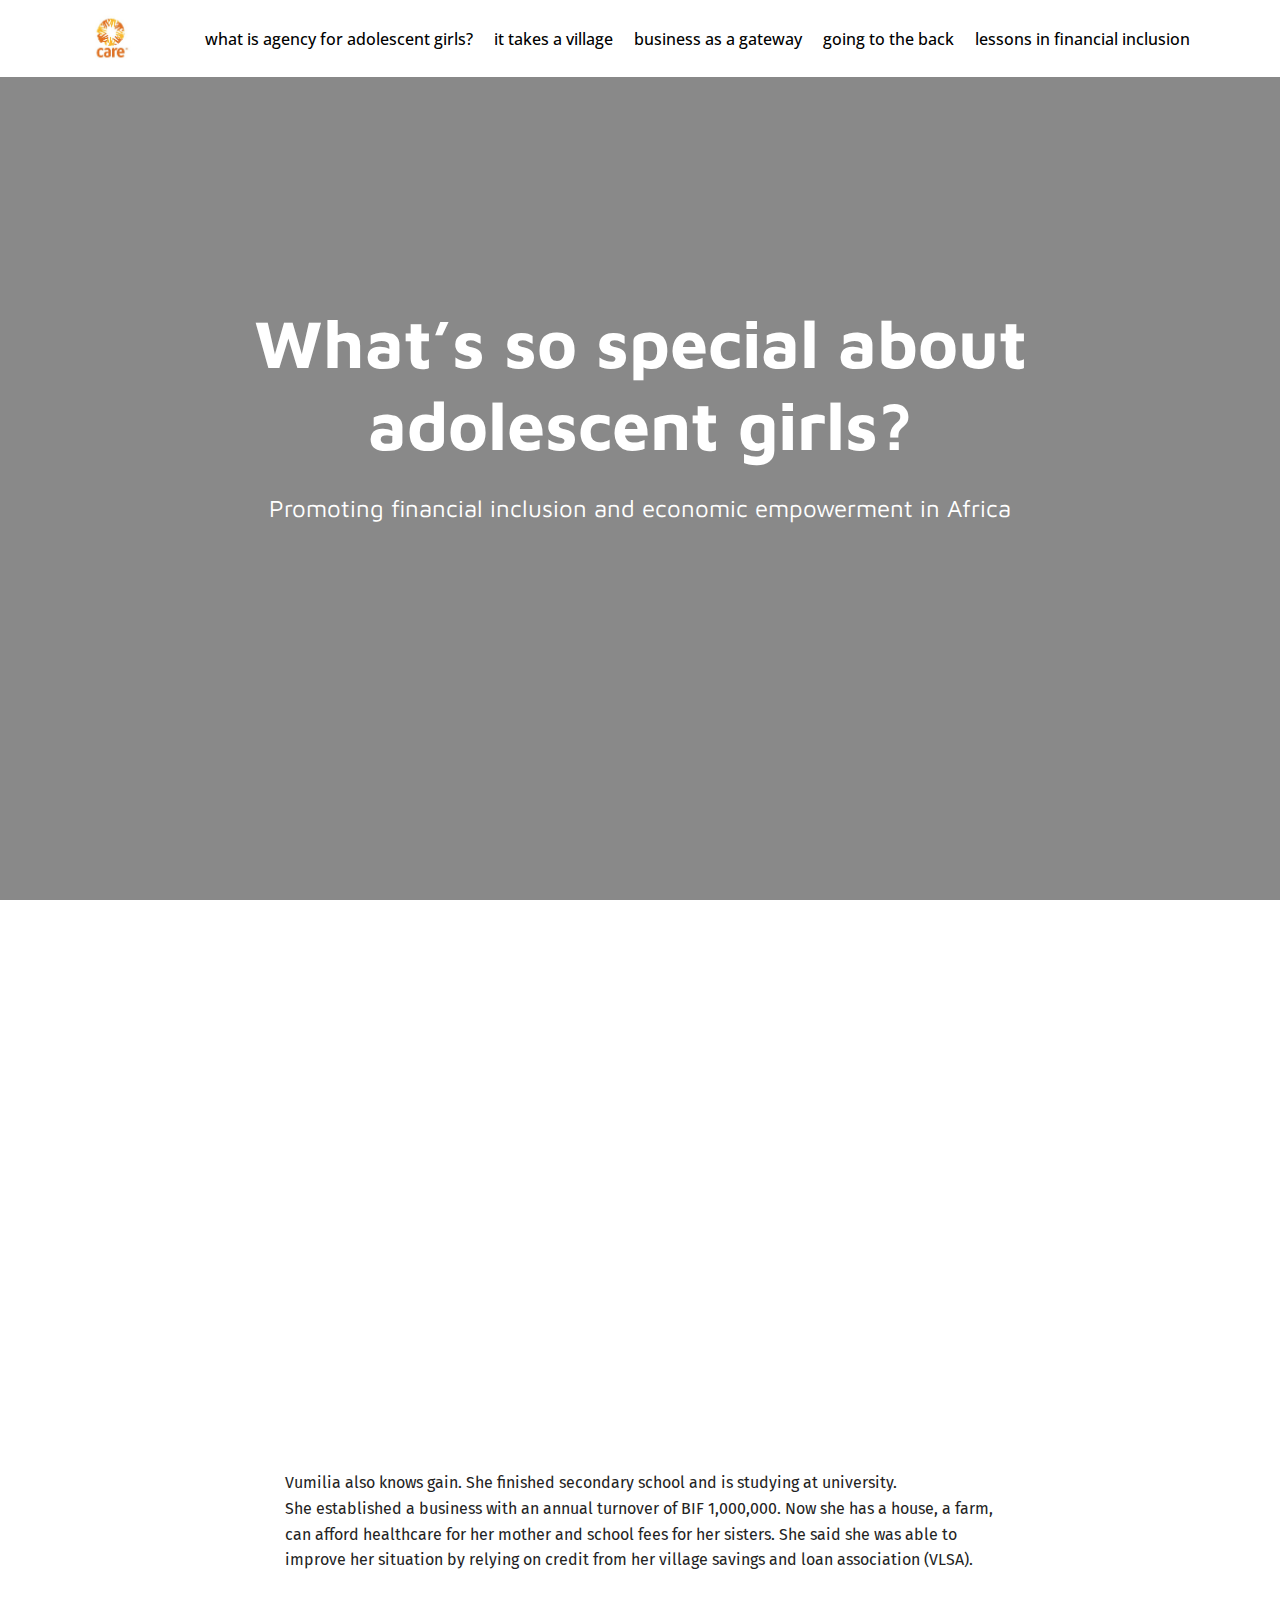
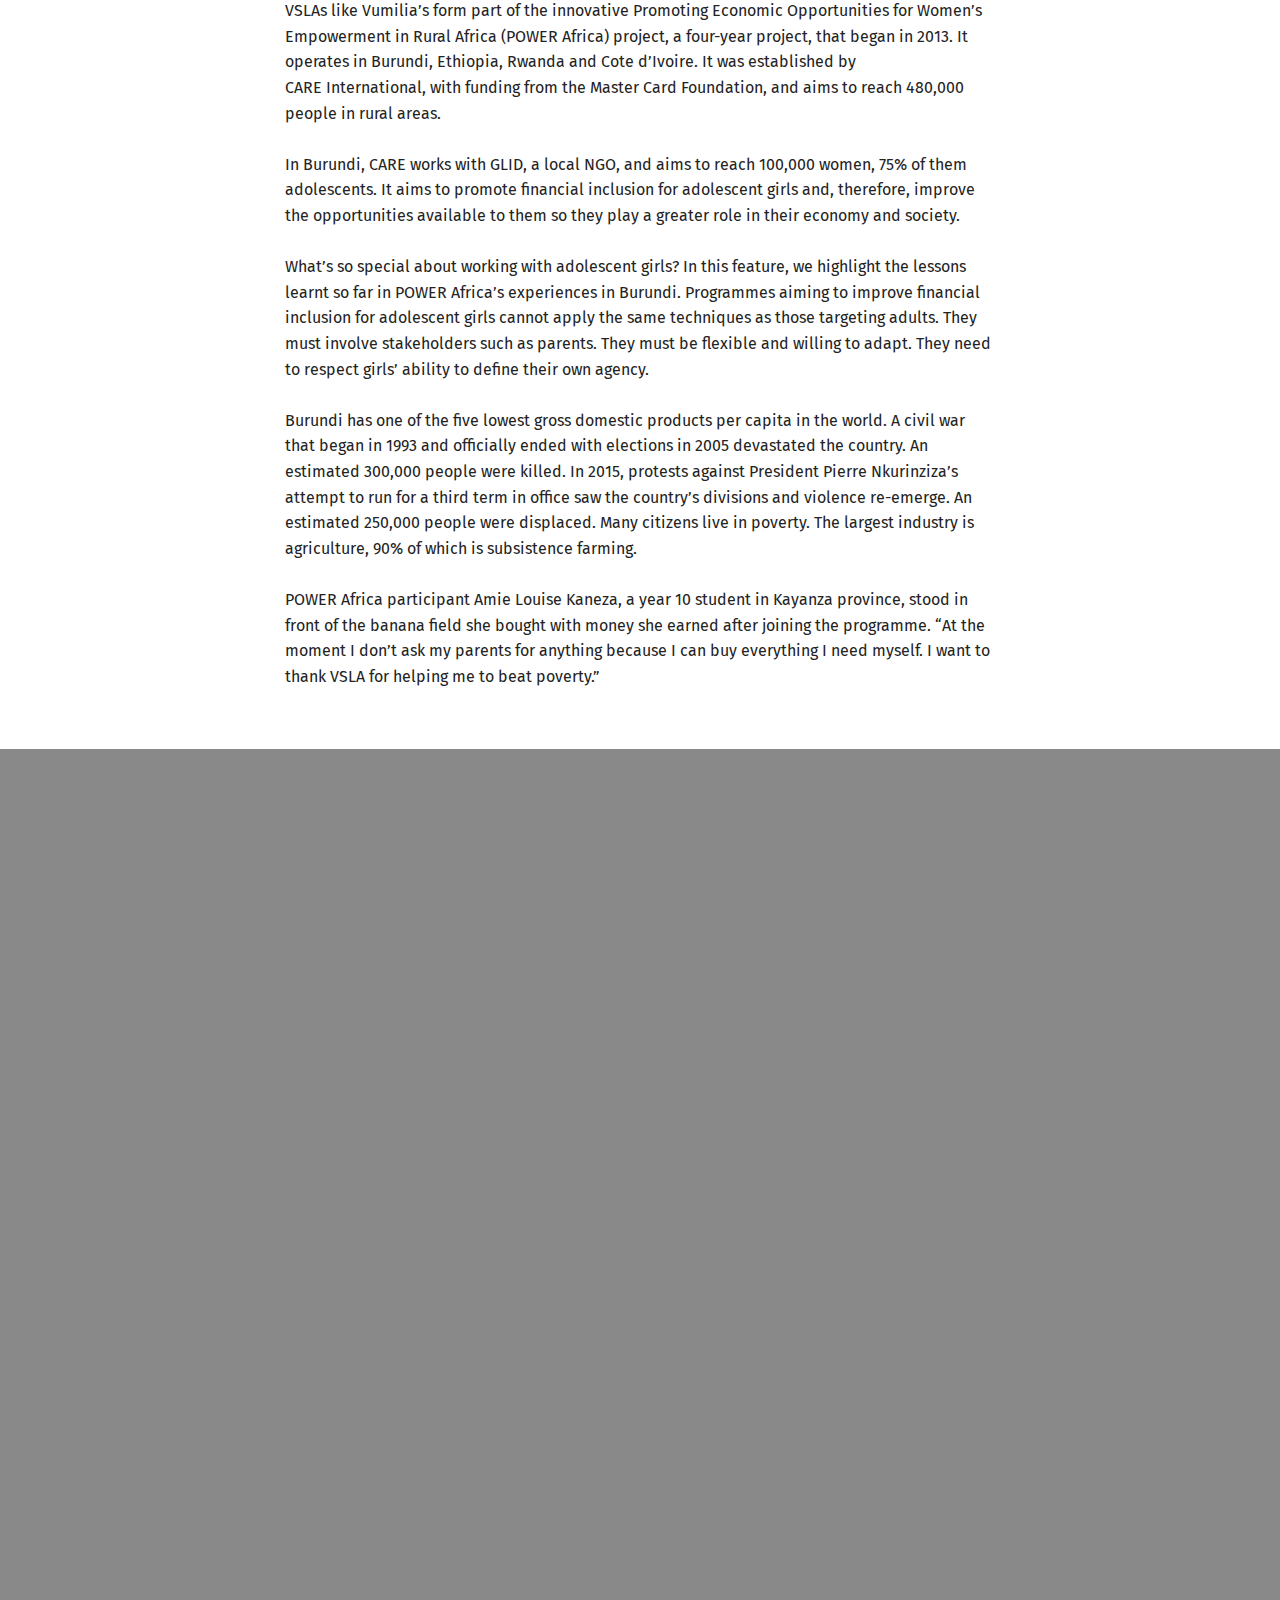
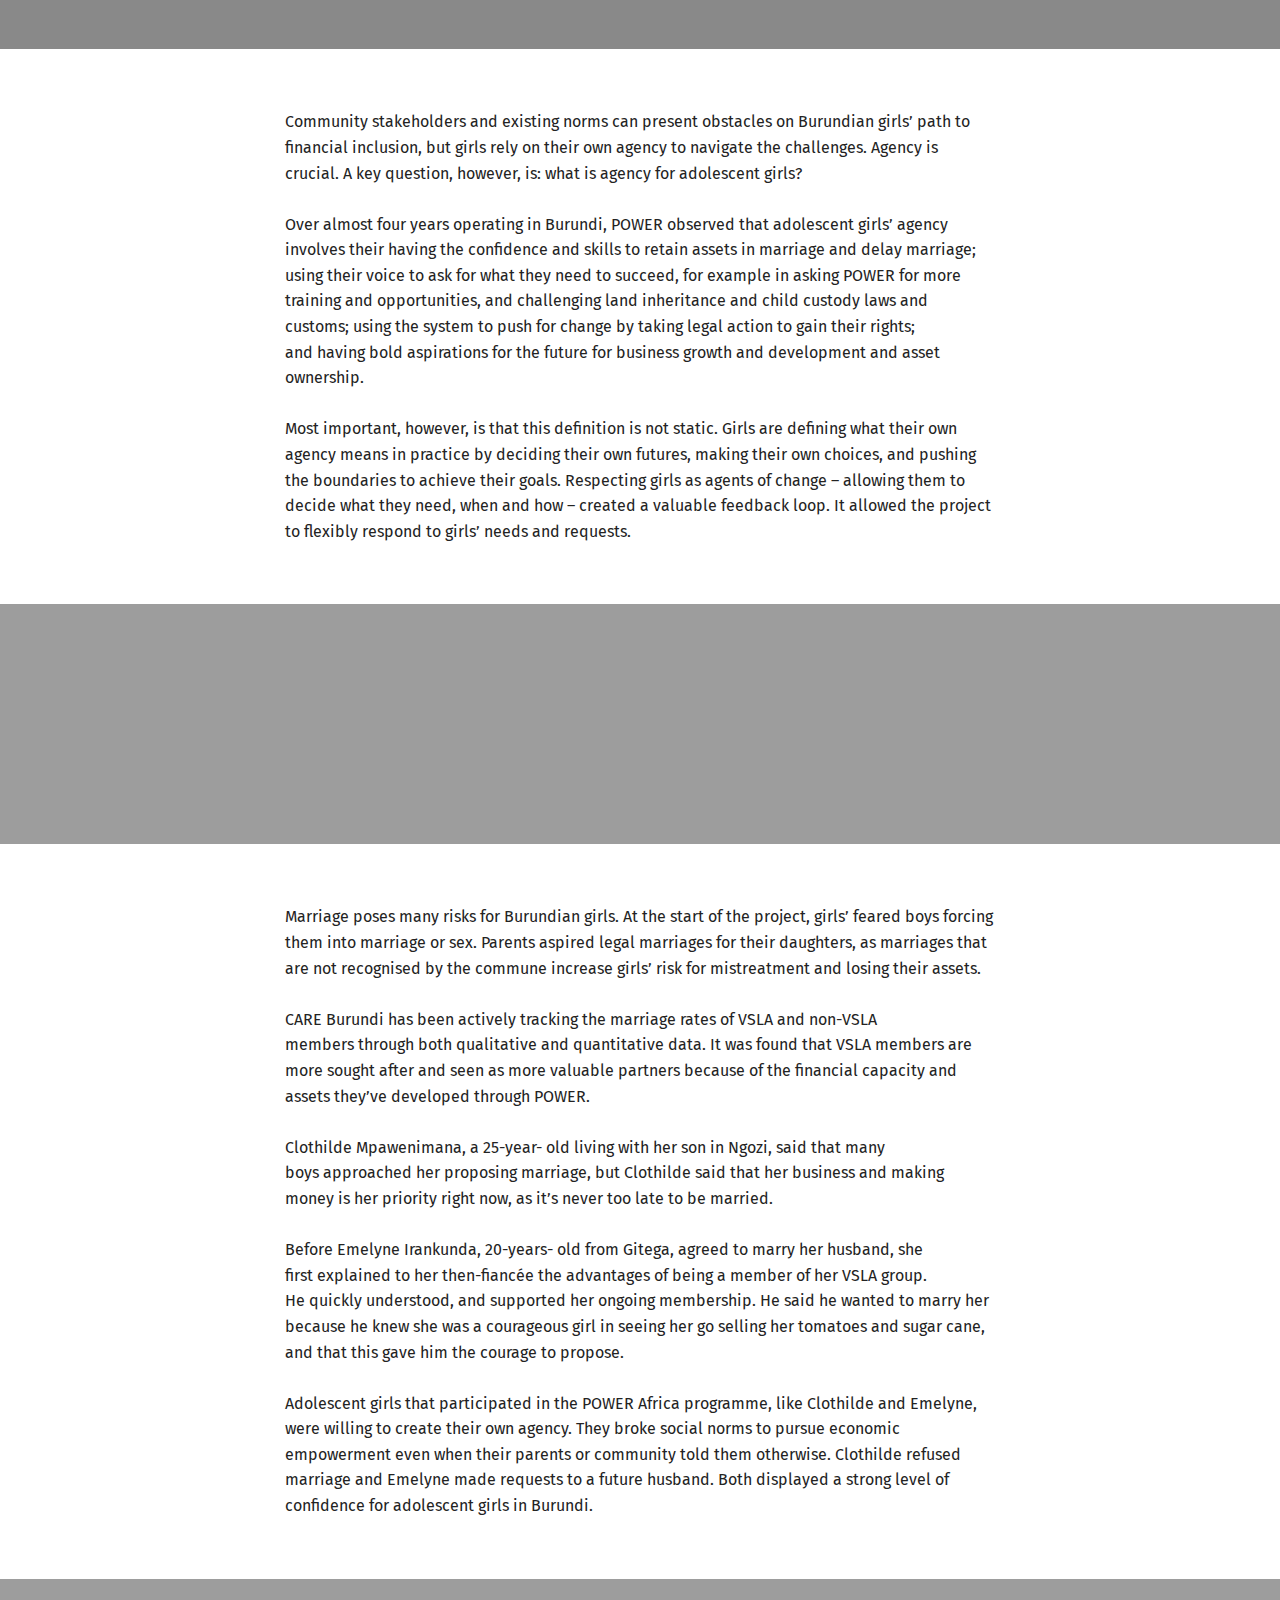
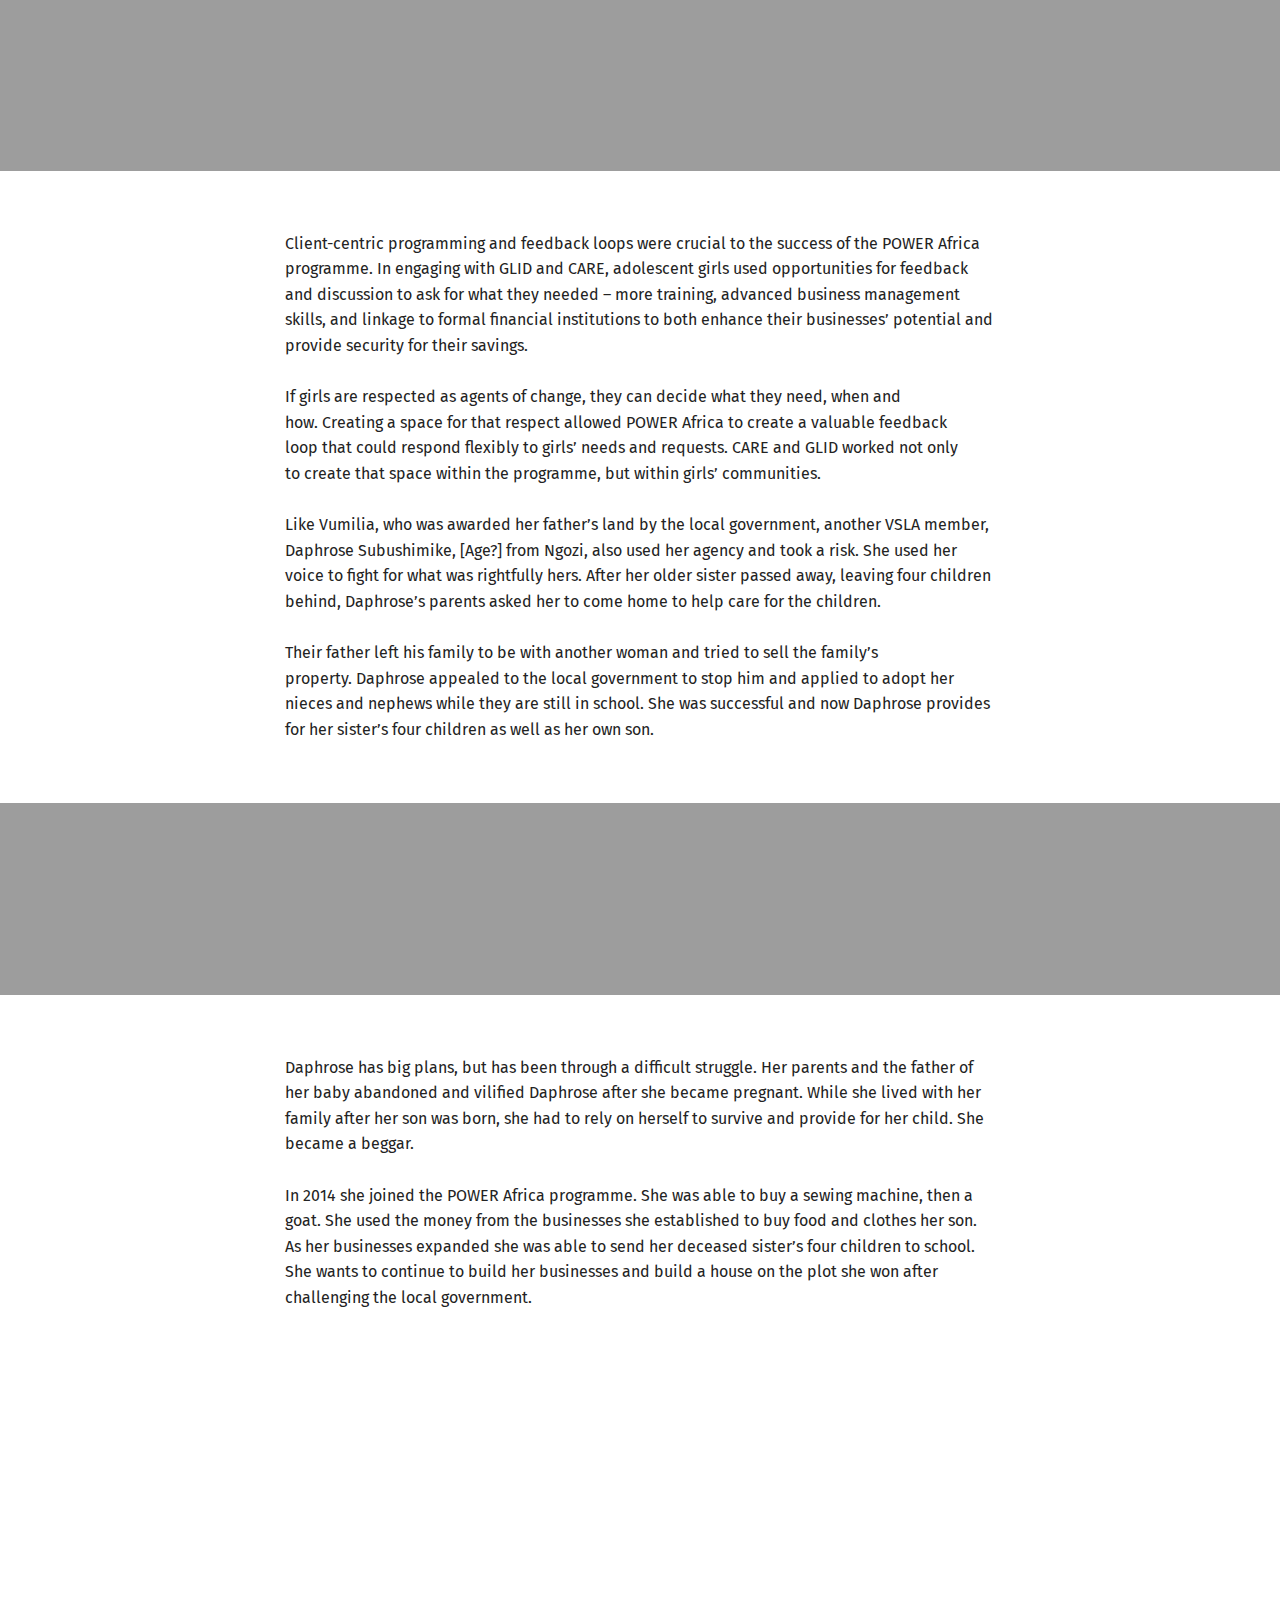
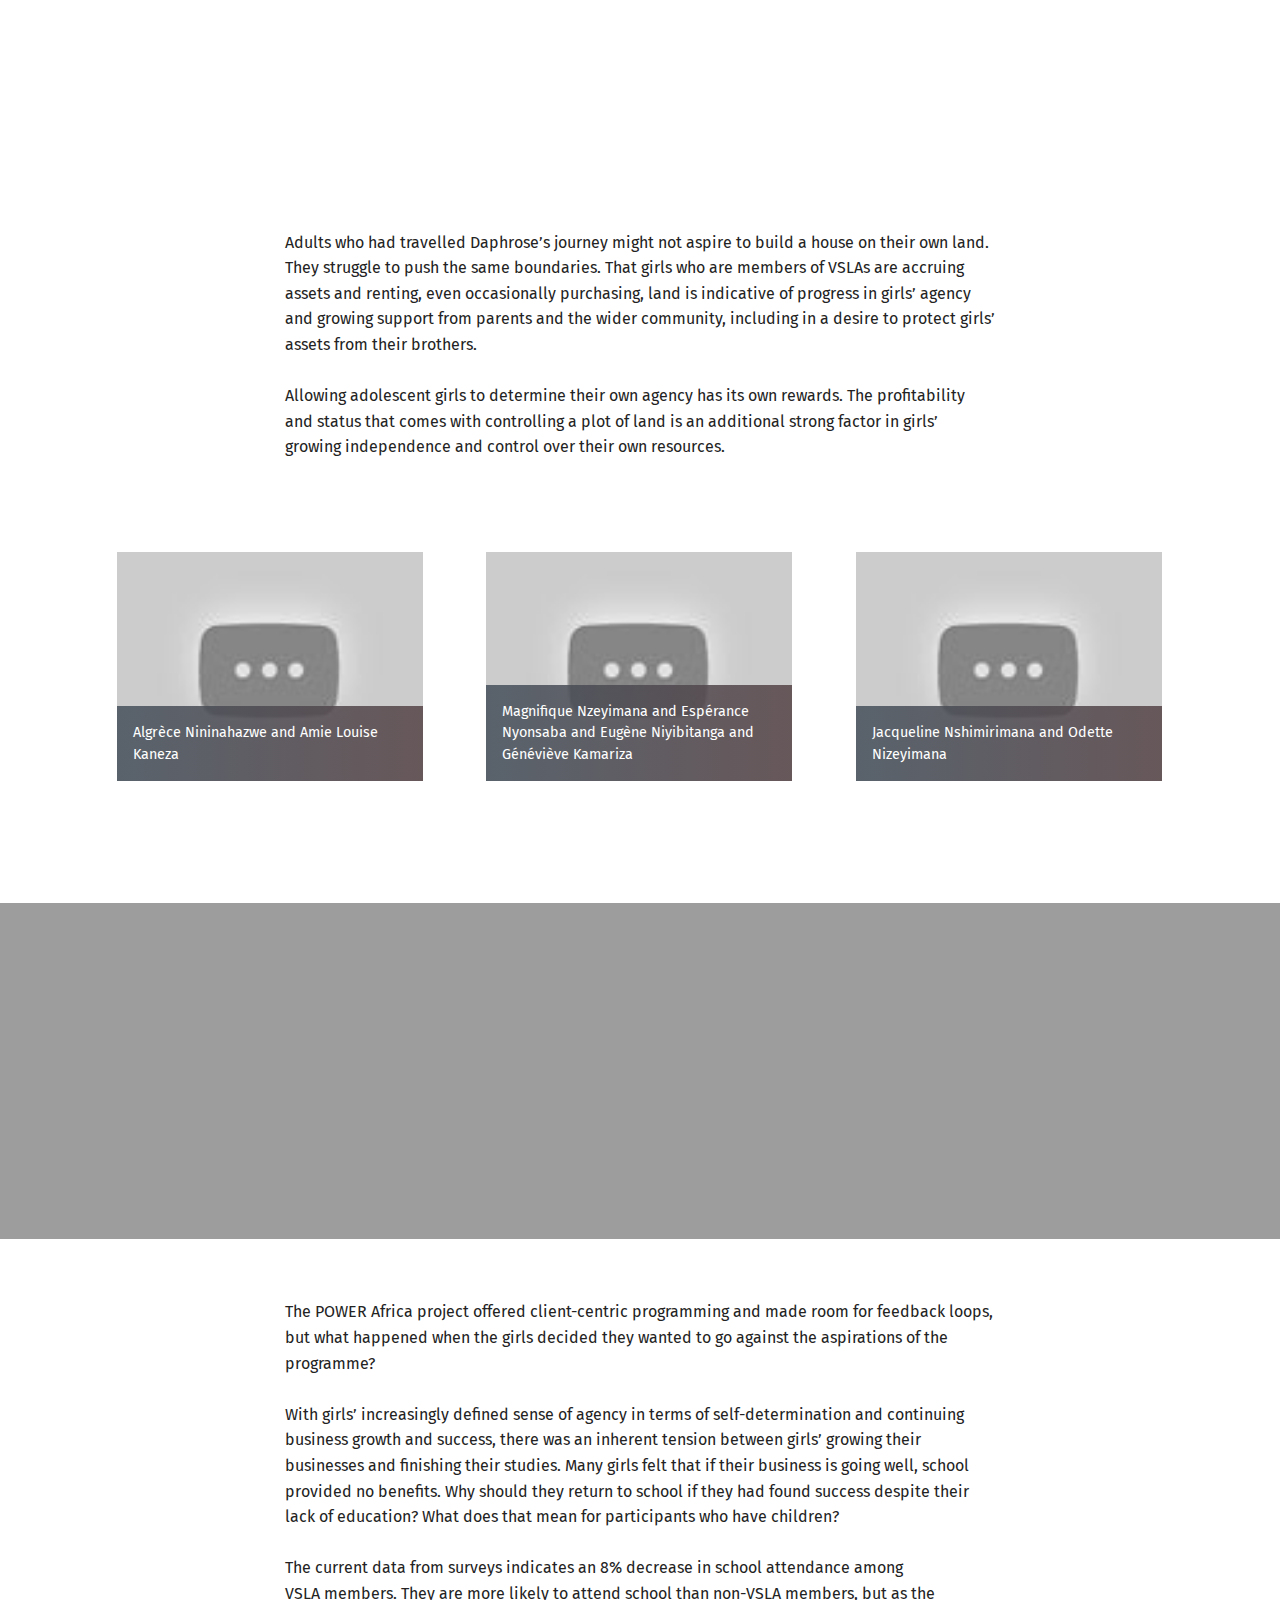
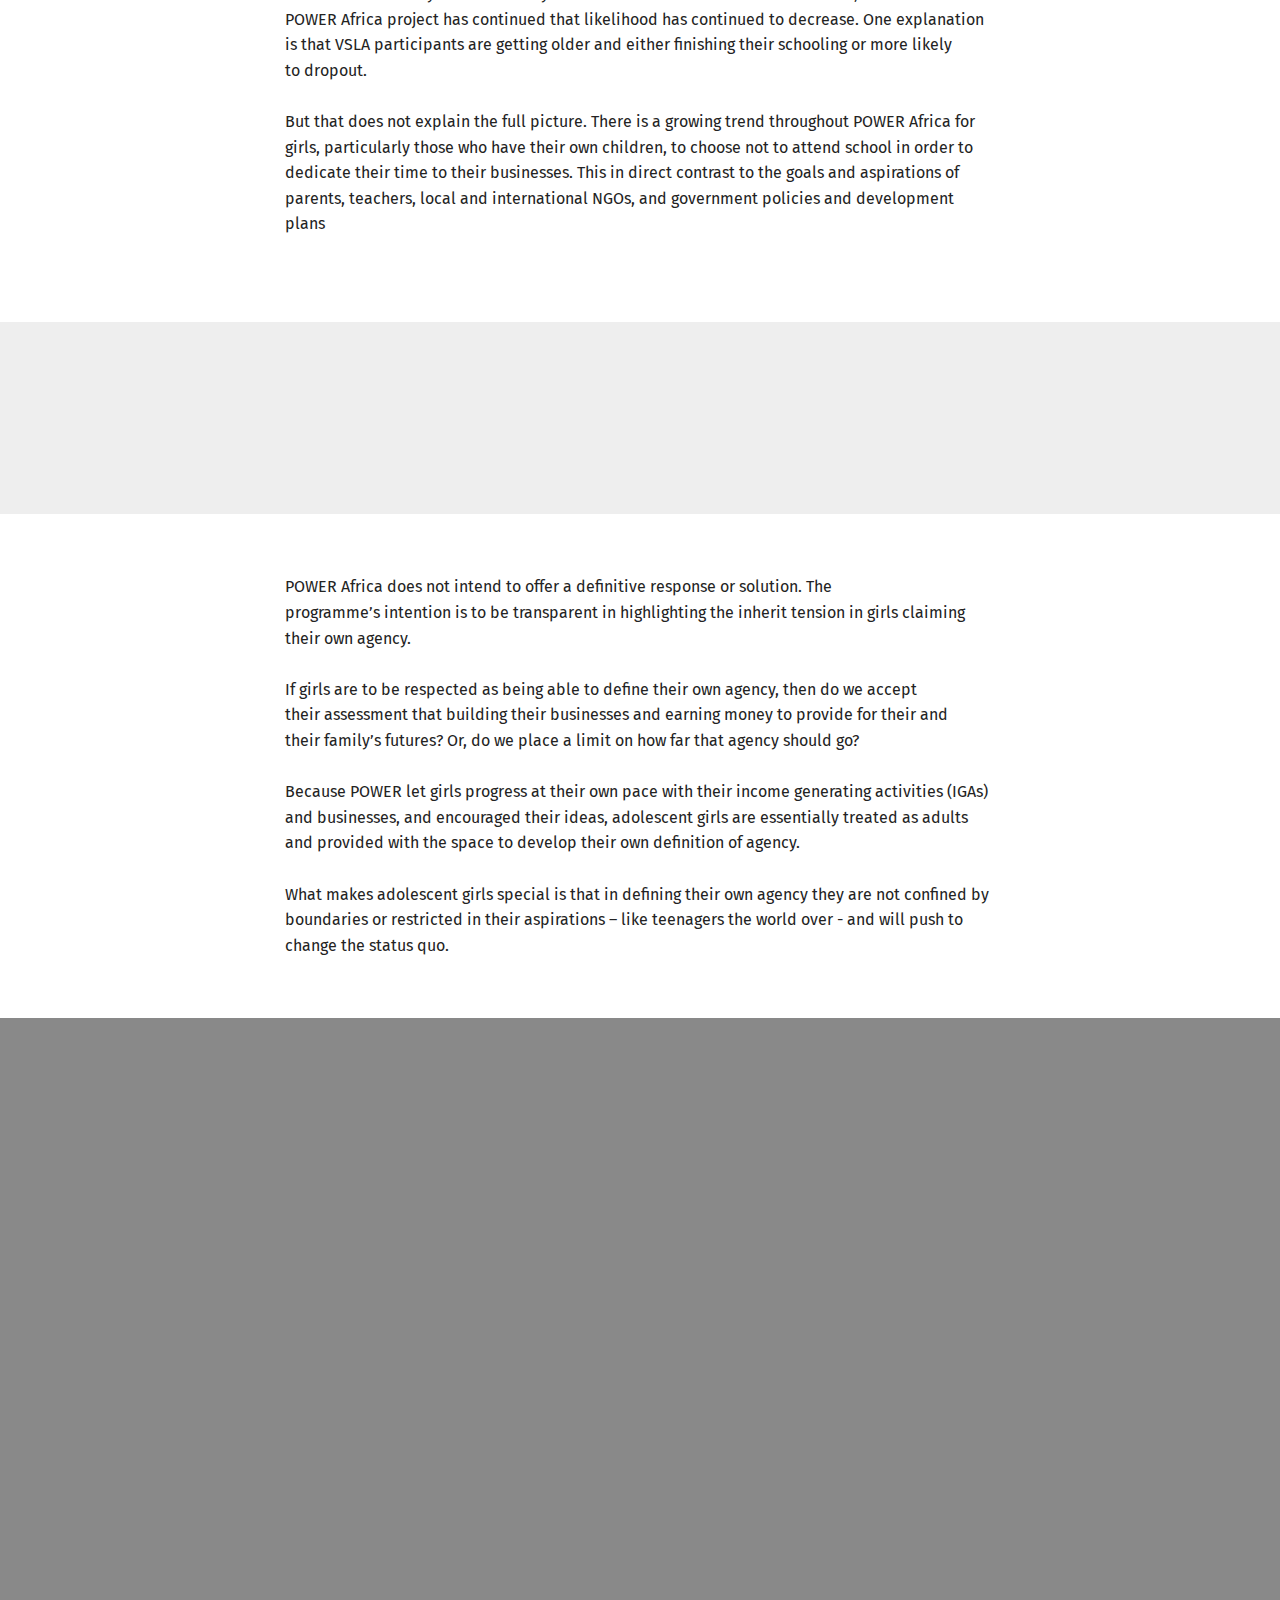
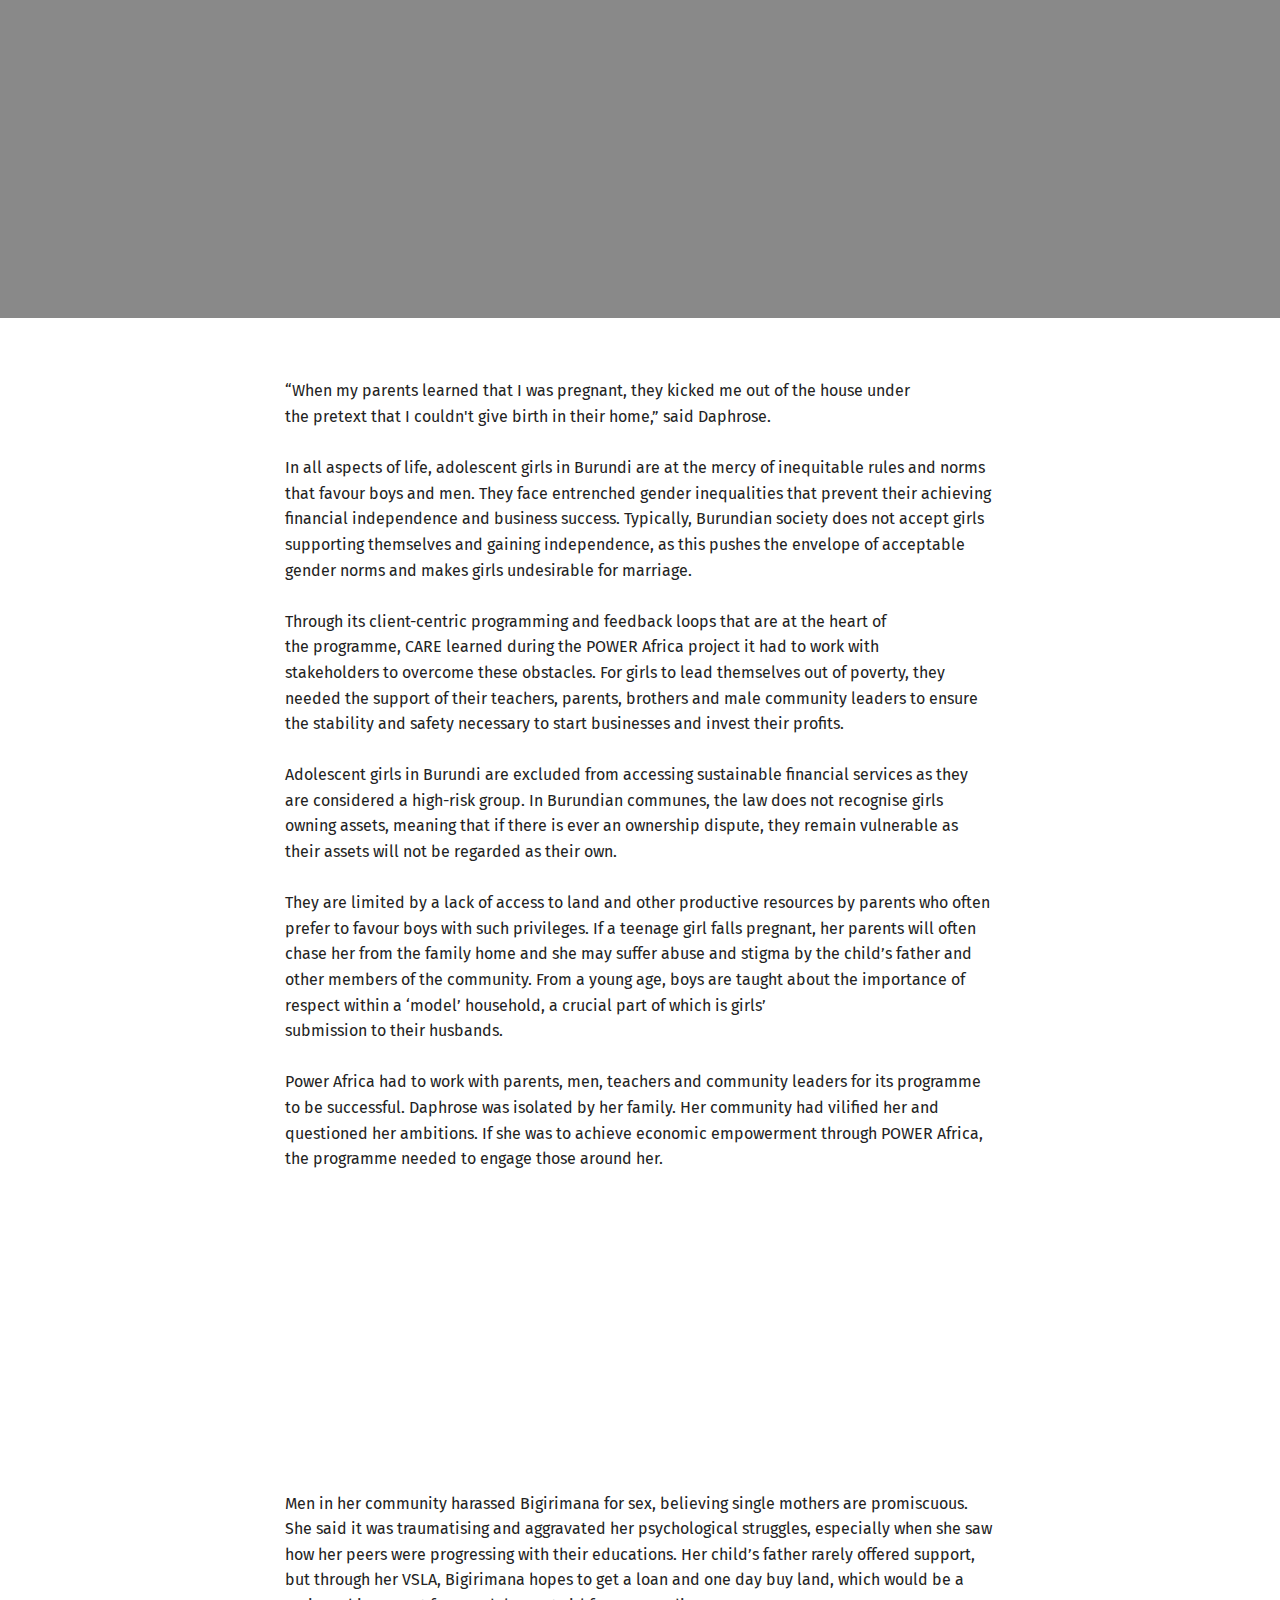
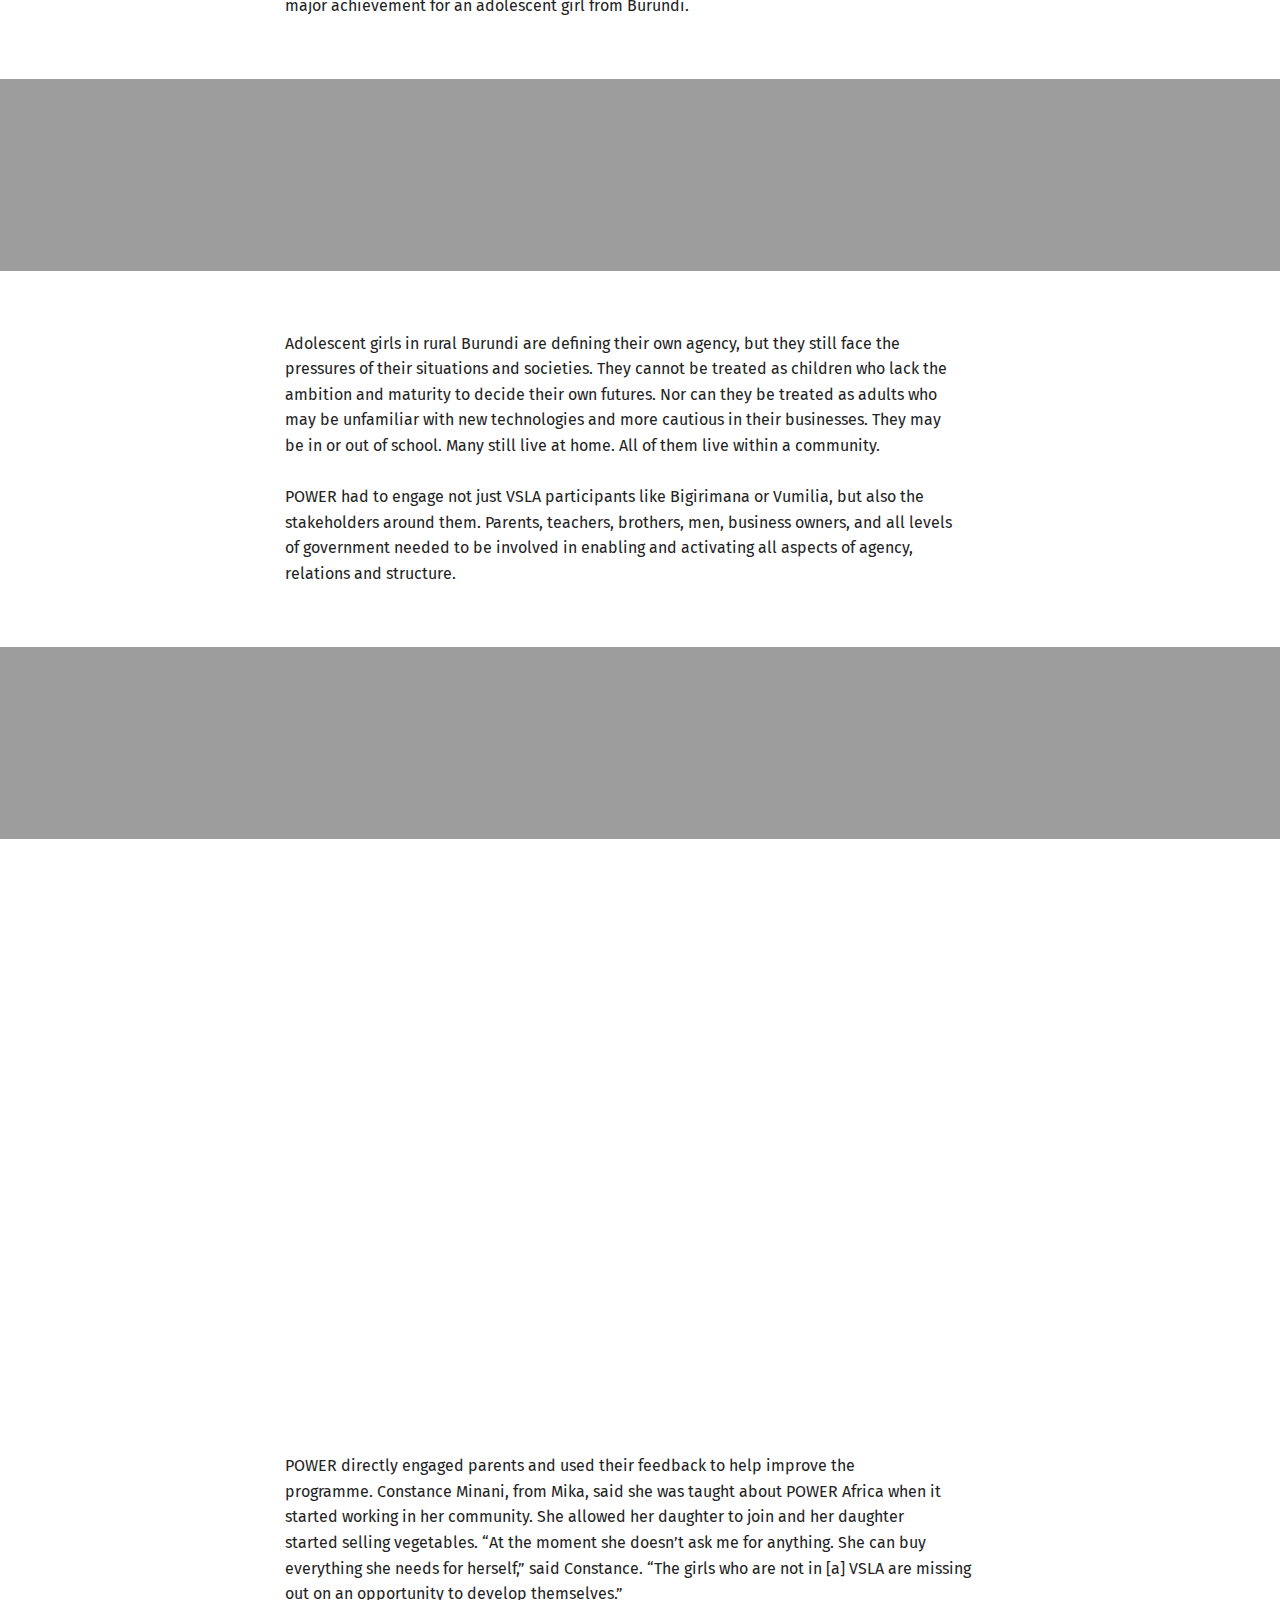
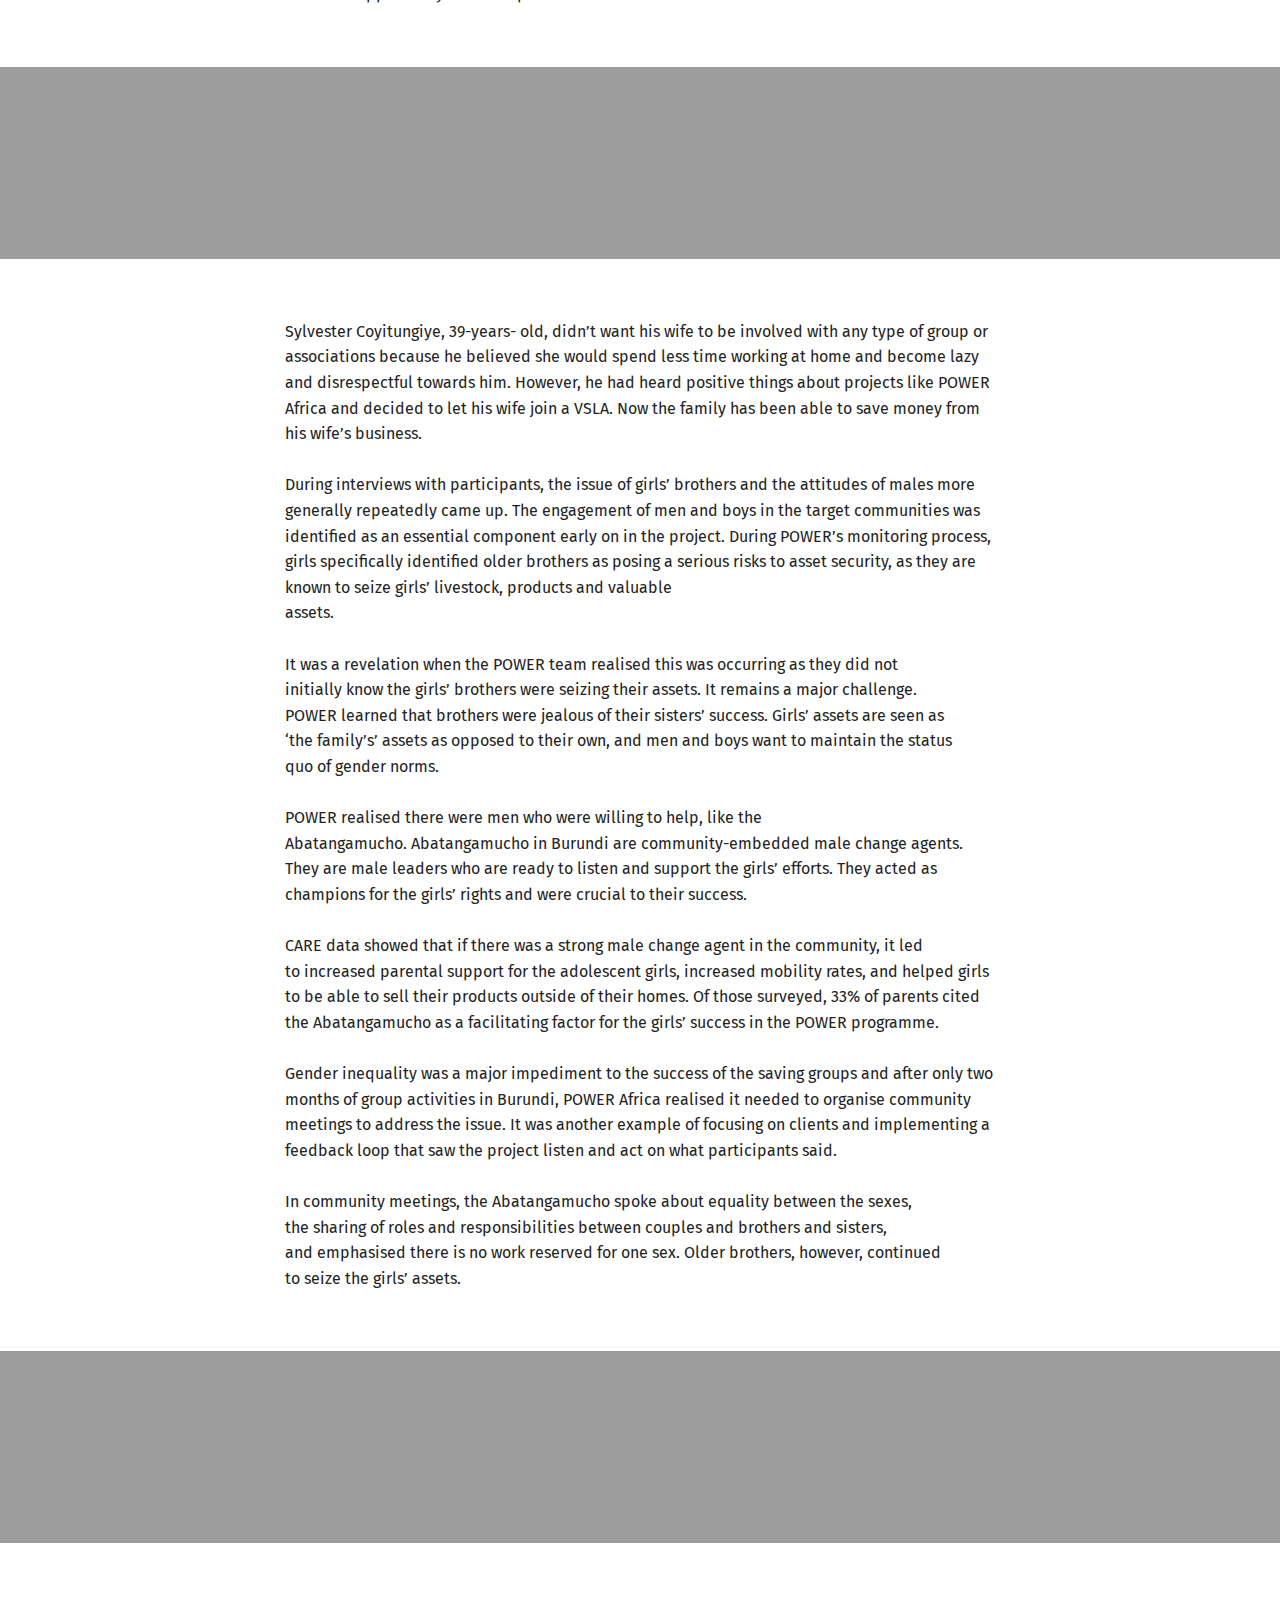
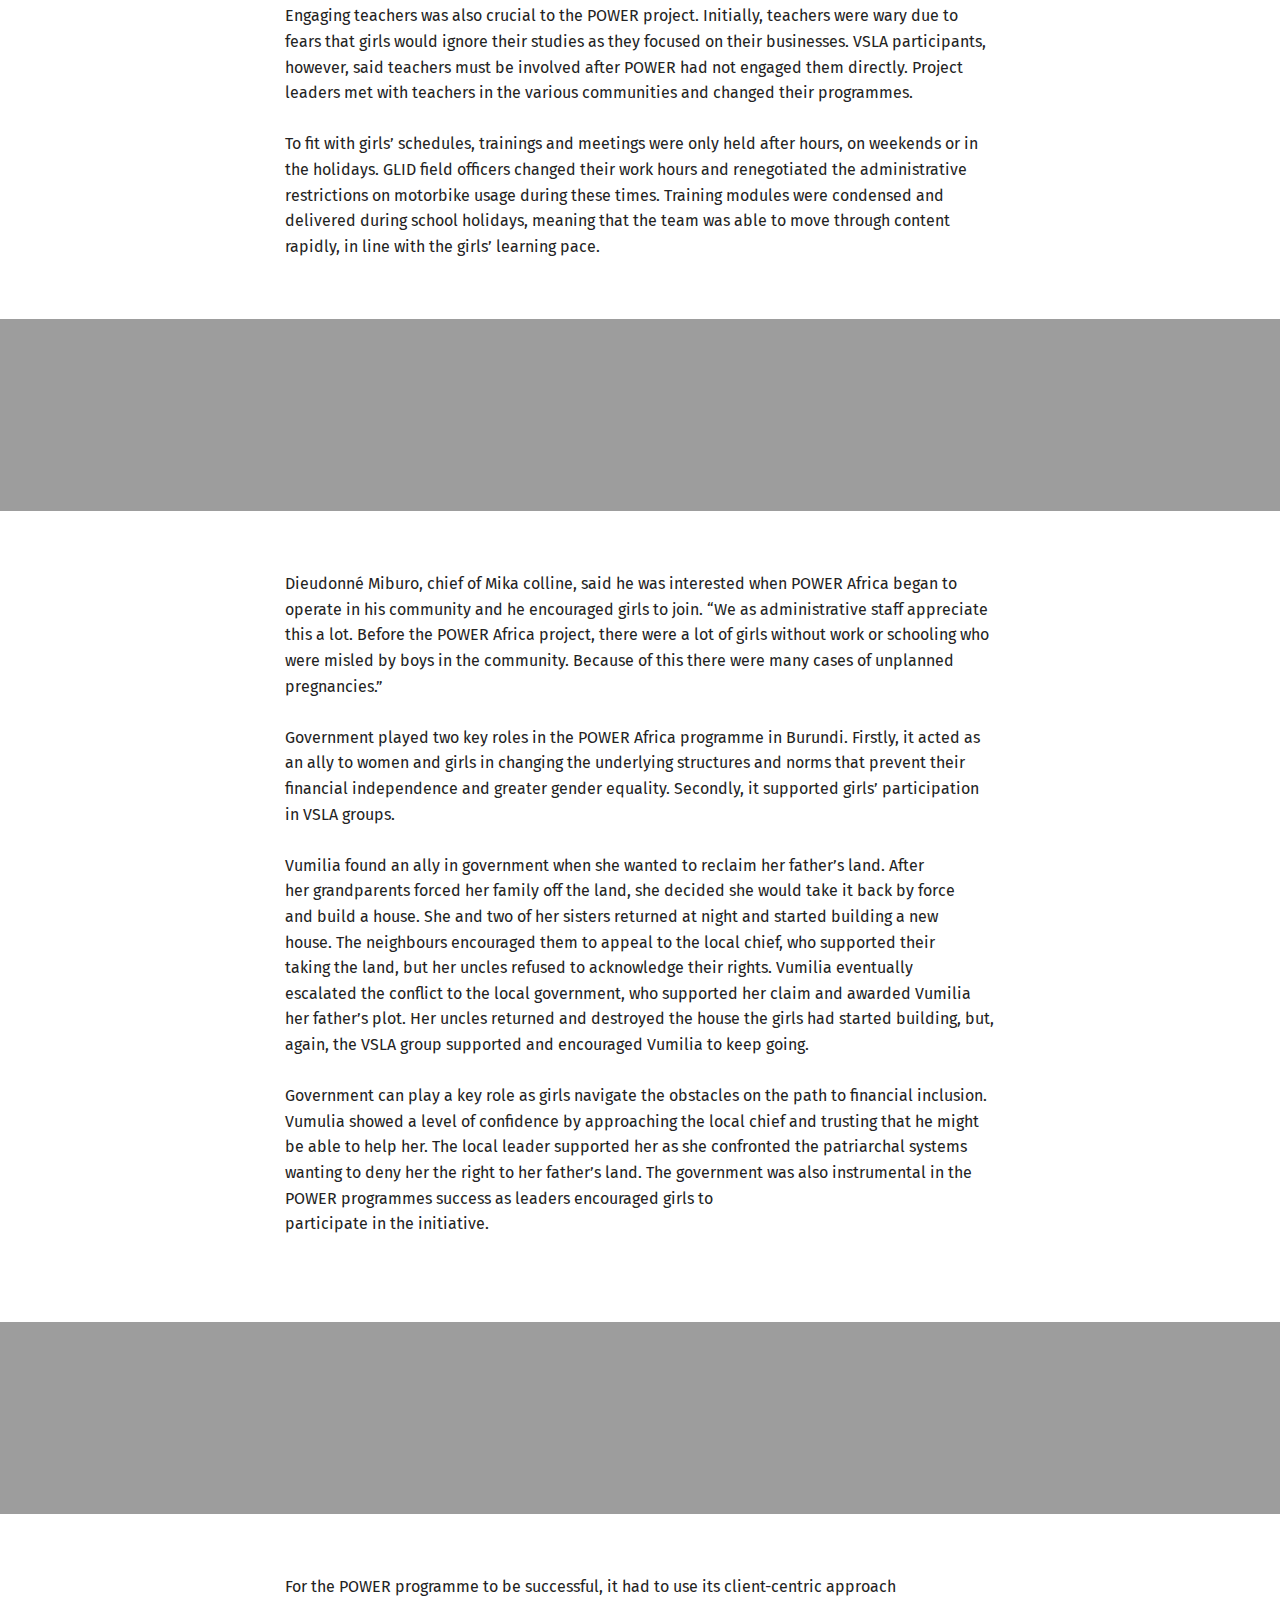
==== commit 90cbf67c: "create github pages" ====
--- a/index.html
+++ b/index.html
@@ -6,8 +6,9 @@
   <meta http-equiv="X-UA-Compatible" content="IE=edge">
   <meta name="generator" content="Mobirise v4.2.4, mobirise.com">
   <meta name="viewport" content="width=device-width, initial-scale=1">
-  <link rel="shortcut icon" href="assets/images/aline-ndowayezu-2-128x85-128x85.png" type="image/x-icon">
-  <meta name="description" content="">
+  <link rel="shortcut icon" href="assets/images/care-logo-250x250.jpg" type="image/x-icon">
+  <meta name="description" content="Why it is important to invest in young girls
+">
   <title>Home</title>
   <link rel="stylesheet" href="assets/web/assets/mobirise-icons/mobirise-icons.css">
   <link rel="stylesheet" href="assets/tether/tether.min.css">
@@ -15,14 +16,16 @@
   <link rel="stylesheet" href="assets/bootstrap/css/bootstrap-grid.min.css">
   <link rel="stylesheet" href="assets/bootstrap/css/bootstrap-reboot.min.css">
   <link rel="stylesheet" href="assets/dropdown/css/style.css">
+  <link rel="stylesheet" href="assets/animate.css/animate.min.css">
   <link rel="stylesheet" href="assets/theme/css/style.css">
+  <link rel="stylesheet" href="assets/mobirise-gallery/style.css">
   <link rel="stylesheet" href="assets/mobirise/css/mbr-additional.css" type="text/css">
   
   
   
 </head>
 <body>
-<section class="menu cid-qvuFqke1jU" once="menu" id="menu2-2d" data-rv-view="1514">
+<section class="menu cid-qwm1K8exB0" once="menu" id="menu2-0" data-rv-view="2598">
 
     
 
@@ -38,8 +41,8 @@
         <div class="menu-logo">
             <div class="navbar-brand">
                 <span class="navbar-logo">
-                    <a href="https://lh6.googleusercontent.com/-q-7k9fOfa-E/AAAAAAAAAAI/AAAAAAAAEK0/ZJbuzv3oMq0/s0-c-k-no-ns/photo.jpg">
-                        <img src="assets/images/care-logo-250x250.jpg" alt="Mobirise" title="" media-simple="true" style="height: 4.4rem;">
+                    <a href="https://mobirise.com">
+                        <img src="assets/images/care-logo-250x250.jpg" alt="Mobirise" title="" media-simple="true" style="height: 3.8rem;">
                     </a>
                 </span>
                 
@@ -47,45 +50,33 @@
         </div>
         <div class="collapse navbar-collapse" id="navbarSupportedContent">
             <ul class="navbar-nav nav-dropdown nav-right" data-app-modern-menu="true"><li class="nav-item">
-                    <a class="nav-link link text-black display-7" href="index.html#header2-m">Lessons from Burundi</a>
-                </li><li class="nav-item"><a class="nav-link link text-black display-7" href="index.html#content5-16">
-                        Listen and Act</a></li><li class="nav-item"><a class="nav-link link text-black display-7" href="index.html#content5-1b">Goverment  as  an  ally<br></a></li><li class="nav-item"><a class="nav-link link text-black display-7" href="index.html#content5-1h">&nbsp;Change social norms<br></a></li><li class="nav-item"><a class="nav-link link text-black display-7" href="index.html#content5-1w">Financial inclusion and economic independence<br></a></li><li class="nav-item"><a class="nav-link link text-black display-7" href="index.html#header1-28">Impact of formal financial inclusion<br></a></li>
-                <li class="nav-item">
-                    <a class="nav-link link text-black display-7" href="index.html#header1-2b">Lessons in inclusion<br></a>
-                </li></ul>
+                    <a class="nav-link link text-black display-4" href="index.html#header2-4">what is agency for adolescent girls?</a>
+                </li><li class="nav-item"><a class="nav-link link text-black display-4" href="index.html#header2-g">it takes a village</a></li><li class="nav-item"><a class="nav-link link text-black display-4" href="index.html#header2-u">business as a gateway</a></li><li class="nav-item"><a class="nav-link link text-black display-4" href="index.html#header2-w">going to the back</a></li><li class="nav-item"><a class="nav-link link text-black display-4" href="index.html#header2-1f">lessons in financial inclusion</a></li></ul>
             
         </div>
     </nav>
 </section>
 
-<section class="engine"><a href="https://mobirise.co/d">website software</a></section><section class="carousel slide cid-qvuFrmtjUo" data-interval="false" id="slider1-2e" data-rv-view="1416">
-
-    
-
-    <div class="full-screen"><div class="mbr-slider slide carousel" data-pause="true" data-keyboard="false" data-ride="carousel" data-interval="6000"><div class="carousel-inner" role="listbox"><div class="carousel-item slider-fullscreen-image" data-bg-video-slide="false" style="background-image: url(assets/images/dsc03278-640x480.jpg);"><div class="container container-slide"><div class="image_wrapper"><div class="mbr-overlay" style="opacity: 0.3;"></div><img src="assets/images/dsc03278-640x480.jpg"><div class="carousel-caption justify-content-center"><div class="col-10 align-right"><h2 class="mbr-fonts-style display-1">Listen and Act</h2><p class="lead mbr-text mbr-fonts-style display-5">Much like youth the world over, girls learn quickly and move fast. POWER Africa realised its<br>programme must adapt to keep pace. Girls are risk takers and willing to try new business ventures.</p></div></div></div></div></div><div class="carousel-item slider-fullscreen-image active" data-bg-video-slide="false" style="background-image: url(assets/images/img-2000x1333.jpg);"><div class="container container-slide"><div class="image_wrapper"><div class="mbr-overlay" style="opacity: 0.3;"></div><img src="assets/images/img-2000x1333.jpg"><div class="carousel-caption justify-content-center"><div class="col-10 align-right"><h2 class="mbr-fonts-style display-1">Goverment as an ally</h2><p class="lead mbr-text mbr-fonts-style display-5">In Burundi, adolescent girls are among the most vulnerable members of their<br>communities. Despite this, POWER Africa data and experiences are evidence of<br>the potential of girls to break the poverty cycle and change entrenched social<br>norms within their communities through access to financial services and<br>products, targeted trainings, and family and community support.</p></div></div></div></div></div><div class="carousel-item slider-fullscreen-image" data-bg-video-slide="false" style="background-image: url(assets/images/img-2000x1493.jpg);"><div class="container container-slide"><div class="image_wrapper"><div class="mbr-overlay"></div><img src="assets/images/img-2000x1493.jpg"><div class="carousel-caption justify-content-center"><div class="col-10 align-right"><h2 class="mbr-fonts-style display-1">Lessons from Burndi</h2><p class="lead mbr-text mbr-fonts-style display-5">Part of POWER Africa’s success relies on engaging all community stakeholders. Adolescent girls lead different lives with different experiences.<br></p></div></div></div></div></div><div class="carousel-item slider-fullscreen-image" data-bg-video-slide="false" style="background-image: url(assets/images/img-1-2000x1493.jpg);"><div class="container container-slide"><div class="image_wrapper"><div class="mbr-overlay" style="opacity: 0.3;"></div><img src="assets/images/img-1-2000x1493.jpg"><div class="carousel-caption justify-content-center"><div class="col-10 align-right"><h2 class="mbr-fonts-style display-1">Impact of formal financial inclusion&nbsp;</h2><p class="lead mbr-text mbr-fonts-style display-5">The success of girls’ businesses posed a dilemma for the POWER Africa project. As their businesses grew and flourished, girls were unable to access enough credit through their VSLA groups to cover their loan needs for continued business growth.<br><br></p></div></div></div></div></div><div class="carousel-item slider-fullscreen-image" data-bg-video-slide="false" style="background-image: url(assets/images/dsc09362-2000x1500.jpg);"><div class="container container-slide"><div class="image_wrapper"><div class="mbr-overlay"></div><img src="assets/images/dsc09362-2000x1500.jpg"><div class="carousel-caption justify-content-center"><div class="col-10 align-right"><h2 class="mbr-fonts-style display-1">Lessons in inclusion</h2><p class="lead mbr-text mbr-fonts-style display-5">In Burundi, adolescent girls are among the most vulnerable members of their<br>communities. Despite this, POWER Africa data and experiences are evidence of<br>the potential of girls to break the poverty cycle and change entrenched social<br>norms within their communities through access to financial services and<br>products, targeted trainings, and family and community support.</p></div></div></div></div></div><div class="carousel-item slider-fullscreen-image" data-bg-video-slide="false" style="background-image: url(assets/images/dsc08776-2000x1500.jpg);"><div class="container container-slide"><div class="image_wrapper"><div class="mbr-overlay" style="opacity: 0.3;"></div><img src="assets/images/dsc08776-2000x1500.jpg"><div class="carousel-caption justify-content-center"><div class="col-10 align-right"><h2 class="mbr-fonts-style display-1">Change social norms</h2><p class="lead mbr-text mbr-fonts-style display-5">Marriage poses many risks for Burundian girls and Girls’ sense of their own agency is apparent in their bold aspirations for the future.<br></p></div></div></div></div></div><div class="carousel-item slider-fullscreen-image" data-bg-video-slide="false" style="background-image: url(assets/images/dsc09372-2000x1500.jpg);"><div class="container container-slide"><div class="image_wrapper"><div class="mbr-overlay" style="opacity: 0.3;"></div><img src="assets/images/dsc09372-2000x1500.jpg"><div class="carousel-caption justify-content-center"><div class="col-10 align-right"><h2 class="mbr-fonts-style display-1">Finanical inclusion and economic independence</h2><p class="lead mbr-text mbr-fonts-style display-5">As adolescent girls in Burundi establish and expand their businesses, they add value to their communities through job creation, which is multifaceted.<br></p></div></div></div></div></div></div><a data-app-prevent-settings="" class="carousel-control carousel-control-prev" role="button" data-slide="prev" href="#slider1-2e"><span aria-hidden="true" class="mbri-left mbr-iconfont"></span><span class="sr-only">Previous</span></a><a data-app-prevent-settings="" class="carousel-control carousel-control-next" role="button" data-slide="next" href="#slider1-2e"><span aria-hidden="true" class="mbri-right mbr-iconfont"></span><span class="sr-only">Next</span></a></div></div>
-
-</section>
-
-<section class="cid-quRlgpBrwp mbr-fullscreen" id="header2-m" data-bg-video="https://www.youtube.com/watch?v=0NX5DJ2Ieho" data-rv-view="1440">
-
-    
-
-    <div class="mbr-overlay" style="opacity: 0.2; background-color: rgb(35, 35, 35);"></div>
+<section class="engine"><a href="https://mobirise.co/b">web creator</a></section><section class="cid-qwm1TisbQk mbr-fullscreen" id="header2-1" data-bg-video="https://www.youtube.com/watch?v=0NX5DJ2Ieho" data-rv-view="2600">
+
+    
+
+    <div class="mbr-overlay" style="opacity: 0.5; background-color: rgb(35, 35, 35);"></div>
 
     <div class="container align-center">
         <div class="row justify-content-md-center">
             <div class="mbr-white col-md-10">
-                <h1 class="mbr-section-title mbr-bold pb-3 mbr-fonts-style display-1">Investing in adolescent girls:<br>Lessons from Burundi</h1>
-                
-                
-                
-            </div>
-        </div>
-    </div>
-    
-</section>
-
-<section class="header3 cid-quXALaItJB" id="header3-29" data-rv-view="1444">
+                <h1 class="mbr-section-title mbr-bold pb-3 mbr-fonts-style display-1">What’s so special about adolescent girls?</h1>
+                
+                <p class="mbr-text pb-3 mbr-fonts-style display-5">Promoting financial inclusion and economic empowerment in Africa<br><br></p>
+                
+            </div>
+        </div>
+    </div>
+    
+</section>
+
+<section class="header3 cid-qwm4Cy8QPn" id="header3-2" data-rv-view="2604">
 
     
 
@@ -101,7 +92,7 @@
                 
                 
                 <div class="mbr-section-text mbr-white pb-3 ">
-                    <p class="mbr-text mbr-fonts-style display-7">Vumilia Nahimana knows loss. In 2010, she and her brother took a bus from their home in Bugurama, in Burundi’s Rumonge province. They were travelling to Bujumbura, the nation’s capital, seeking treatment to his illness. Her brother died on the journey. Vumilia, terrified and devastated, pretended her brother was asleep until they arrived in the city.&nbsp;The 27-year- old’s father and eight of her brothers died at Mutabira refugee camp, on the Tanzanian border. That is where the family fled during Burundi’s civil war. When Vumilia, her mother, three younger sisters and remaining brother returned to her father’s land in 2009, her grandparents, who had been farming the land, turned them away. To provide for her sisters, she and her mother laboured for local merchants, transporting goods from field to market. Vumilia also knows gain. She finished secondary school and is studying at university. She established a business with an annual turnover of BIF 1,000,000. Now she has a house, a farm, can afford healthcare for her mother and school fees for her sisters. She said she was able to improve her situation by relying on credit from her village savings and loan association (VLSA).</p>
+                    <p class="mbr-text mbr-fonts-style display-7">Vumilia Nahimana knows loss. In 2010, she and her brother took a bus from their home in Bugurama, in Burundi’s Rumonge province. They were travelling to Bujumbura, the nation’s capital, seeking treatment to his illness. Her brother died on the journey. Vumilia, terrified and devastated, pretended her brother was asleep until they arrived in the city.<br><br>The 27-year- old’s father and eight of her brothers died at Mutabira refugee camp, on the Tanzanian border. The family fled there during Burundi’s civil war. When Vumilia, her mother, three younger sisters and remaining brother returned to her father’s land in 2009, her grandparents, who had been farming the land, turned them away. To provide for her sisters, she and her mother laboured for local merchants, transporting goods from field to market.</p>
                 </div>
                 
             </div>
@@ -110,365 +101,304 @@
 
 </section>
 
-<section class="mbr-section article content1 cid-quRtmXenr5" id="content1-s" data-rv-view="1447">
-    
-     
-
-    <div class="container">
-        <div class="media-container-row">
-            <div class="mbr-text col-12 col-md-8 mbr-fonts-style display-7"><p>VSLAs like Nahimana’s form part of the innovative Promoting Economic Opportunities for Women’s <span style="font-size: 1rem;">Empowerment in Rural Africa (POWER Africa) project, which has been working in six provinces in&nbsp;</span><span style="font-size: 1rem;">Burundi. It works with adolescent girls and aims to promote financial inclusion and, therefore, the&nbsp;</span><span style="font-size: 1rem;">opportunities available to them so they play a greater role in the economy and society. &nbsp;</span><span style="font-size: 1rem;">POWER Africa is a four-year project, which began in 2013. It operates in Burundi, Ethiopia, Rwanda&nbsp;</span><span style="font-size: 1rem;">and Cote d’Ivoire. It was established by CARE International, with funding from the Master Card&nbsp;</span><span style="font-size: 1rem;">Foundation, and aims to reach 480,000 people in rural areas. In Burundi, CARE works with a local&nbsp;</span><span style="font-size: 1rem;">NGO, GLID and the project aims to reach 100,000 women, 75% of them adolescents. &nbsp;</span><span style="font-size: 1rem;">POWER Africa participant Amie Louise Kaneza, a 10 student Kayanza province, stood in front of a&nbsp;</span><span style="font-size: 1rem;">banana field and thanked the programme. “At the moment I don’t ask my parents for anything&nbsp;</span><span style="font-size: 1rem;">because I can buy everything I need myself. I want to thank VSLA for helping me to beat poverty.”</span></p></div>
-        </div>
-    </div>
-</section>
-
-<section class="header9 cid-quRuFkceiz mbr-parallax-background" id="header9-v" data-rv-view="1448">
-
-    
-
-    <div class="mbr-overlay" style="opacity: 0.5; background-color: rgb(0, 0, 0);">
-    </div>
-
-    <div class="container">
-        <div class="media-container-column mbr-white col-md-8">
-            
-            <h3 class="mbr-section-subtitle align-left mbr-light pb-3 mbr-fonts-style display-2"><span style="font-style: normal;">“It takes a village”</span></h3>
-            <p class="mbr-text align-left pb-3 mbr-fonts-style display-7">“When my parents learned that I was pregnant, they kicked me out of the house under the pretext that I couldn't give birth in their home,” said Daphrose [surname? – couldn’t find it as her inputs came from the data in French] from Ngozi. In all aspects of life, adolescent girls in Burundi are at the mercy of inequitable rules and norms that favour boys and men. They face entrenched gender inequalities that prevent their achieving financial independence and business success. Typically, Burundian society does not accept girls supporting themselves and gaining independence, as this pushes the envelope of acceptable gender norms and makes girls undesirable for marriage. &nbsp;CARE Burundi learned during the POWER Africa project that to overcome these obstacles, so that girls can lead themselves out of poverty, the support of the community, teachers, parents and brothers is crucial to girls’ stability and safety necessary to start businesses and invest their profits. Adolescent girls and some of their parents are determined to access opportunities and break the cycle of inequality, but rather than being offered support, they are often pressured into submission.</p>
-            
-        </div>
-    </div>
-
-    
-</section>
-
-<section class="header7 cid-quWxpd1QEi" id="header7-27" data-rv-view="1451">
-
-    
-
-    
-
-    <div class="container">
-        <div class="media-container-row">
-
-            <div class="media-content align-right">
-                
-                <div class="mbr-section-text mbr-white pb-3">
-                    <p class="mbr-text mbr-fonts-style display-7">They are excluded from accessing sustainable financial services as they are considered a high-risk group. This is partly because there is an absence of laws on inheritance in Burundi and marital property systems, which in turn prevents girls from rightfully owning valuable assets. They are limited by lack of access to land and other productive resources by parents who often prefer to favour boys with such privileges. If a teenage girl falls pregnant, her parents will often chase her from the family home and she may suffer abuse and stigma by the child’s father and other men in the community. From a young age, boys are taught about the importance of respect within a ‘model’ household, a crucial part of which is girls’ submission to their husbands. Bigirimana Sierra, from Gitega, got pregnant in primary school. It was the beginning of her “long ordeal”. Her parents, siblings and community regarded her “as a prostitute”. “They insulted me day and night. This was humiliating enough. My personality and my family did not remain indifferent because I have not stopped being blamed.” Men in her community harass Bigirimana for sex. They think single mothers are promiscuous. “This was significantly traumatising and aggravates my psychological injury, especially when I linked it on the fact that others were progressing in their studies.” Her child’s father rarely offers support, but through her VSLA, Bigirimana hopes to get a loan and one day buy land.</p>
-                </div>
-                
-            </div>
-
-            <div class="mbr-figure" style="width: 100%;"><iframe class="mbr-embedded-video" src="https://www.youtube.com/embed/BapUnsHWaOU?rel=0&amp;amp;showinfo=0&amp;autoplay=0&amp;loop=0" width="1280" height="720" frameborder="0" allowfullscreen></iframe></div>
-
-        </div>
-    </div>
-</section>
-
-<section class="mbr-section article content1 cid-quRB2KchMB" id="content1-11" data-rv-view="1454">
-    
-     
-
-    <div class="container">
-        <div class="media-container-row">
-            <div class="mbr-text col-12 col-md-8 mbr-fonts-style display-7"><p>Part of POWER Africa’s success relies on engaging all community stakeholders. Adolescent girls lead&nbsp;<span style="font-size: 1rem;">different lives with different experiences. They cannot be treated as children who lack the ambition&nbsp;</span><span style="font-size: 1rem;">and maturity to decide their own futures. Nor can they be treated as adults who may be unfamiliar&nbsp;</span><span style="font-size: 1rem;">with new technologies and more cautious in their businesses. They may be in or out of school. Many&nbsp;</span><span style="font-size: 1rem;">still live at home. All of them live within a community. </span><span style="font-size: 1rem;">POWER had to engage not just VSLA participants like Bigirimana or Vumilia, but also the men and&nbsp;</span><span style="font-size: 1rem;">families in their communities.&nbsp;</span><span style="font-size: 1rem;">Parents, teachers, brothers, men, business owners, and all levels of&nbsp;</span><span style="font-size: 1rem;">government needed to be involved in enabling and activating all aspects of agency, relations and&nbsp;</span><span style="font-size: 1rem;">structure.&nbsp;</span><span style="font-size: 1rem;">Parents can make life difficult for girls in rural Burundi. They wanted to know what their daughters&nbsp;</span><span style="font-size: 1rem;">were doing and where they were going. Parents typically place more strain on their daughters than&nbsp;</span><span style="font-size: 1rem;">their sons in terms of household chores. Between school, revision and these chores, girls have&nbsp;</span><span style="font-size: 1rem;">limited time to invest in their savings group and their businesses, meaning that girls often have to&nbsp;</span><span style="font-size: 1rem;">abandon their savings group.</span></p></div>
-        </div>
-    </div>
-</section>
-
-<section class="mbr-section article content1 cid-quRB3fV7SP" id="content1-12" data-rv-view="1455">
-    
-     
-
-    <div class="container">
-        <div class="media-container-row">
-            <div class="mbr-text col-12 col-md-8 mbr-fonts-style display-7">The girls’ themselves directly expressed to POWER Africa field officers the need to sensitise parents,&nbsp;<span style="font-size: 1rem;">who offered the initial savings needed to join VSLA groups and were supporting their businesses. &nbsp;</span><span style="font-size: 1rem;">Parental encouragement is critical in allowing girls to manage their time between these tasks, as&nbsp;</span><span style="font-size: 1rem;">parents can provide support in terms of reducing their household activities or assisting their&nbsp;</span><span style="font-size: 1rem;">daughter’s business. Further, parents play a crucial role in helping girls to secure their assets and&nbsp;</span><span style="font-size: 1rem;">protecting them from unwanted marriage offers.&nbsp;</span><span style="font-size: 1rem;">The engagement of men and boys in the target communities was identified as an essential&nbsp;</span><span style="font-size: 1rem;">component early on in the project. &nbsp;During POWER’s monitoring process girls specifically identified&nbsp;</span><span style="font-size: 1rem;">older brothers as posing a serious risk to asset security, as they are known to seize girls’ livestock,&nbsp;</span><span style="font-size: 1rem;">products and valuable assets.</span></div>
-        </div>
-    </div>
-</section>
-
-<section class="mbr-section article content1 cid-quRC5c1kk3" id="content1-15" data-rv-view="1456">
-    
-     
-
-    <div class="container">
-        <div class="media-container-row">
-            <div class="mbr-text col-12 col-md-8 mbr-fonts-style display-7">Why? Brothers were jealous of girls’ success; girls’ assets are seen as ‘the family’s’ assets as opposed&nbsp;<span style="font-size: 1rem;">to their own; and men and boys wanting to maintain the status quo of gender norms.</span><div>The Abatangamucho, however, were helpful. Communities with an Abatangamucho, a strong male&nbsp;<span style="font-size: 1rem;">change-agent in a community, meant increased parental support, increased mobility rates for the&nbsp;</span><span style="font-size: 1rem;">girls and a better ability to sell their products outside of their homes. POWER found during its&nbsp;</span><span style="font-size: 1rem;">monitoring process that 33% parents mentioned the Abatangamucho as a facilitating factor.&nbsp;</span><span style="font-size: 1rem;">Teachers were initially wary of the project due to fears that girls would not complete school if their&nbsp;</span><span style="font-size: 1rem;">focus was on running their businesses. Thus, the engagement of teachers meant that they could&nbsp;</span><span style="font-size: 1rem;">support girls to join VSLA groups and run businesses at school, and identify role models for other&nbsp;</span><span style="font-size: 1rem;">students to learn from.</span></div></div>
-        </div>
-    </div>
-</section>
-
-<section class="mbr-section content5 cid-quRDpM1Tmq mbr-parallax-background" id="content5-16" data-rv-view="1457">
-
-    
-
-    <div class="mbr-overlay" style="opacity: 0.5; background-color: rgb(35, 35, 35);">
-    </div>
-
-    <div class="container">
-        <div class="media-container-row">
-            <div class="title col-12 col-md-8">
-                <h2 class="align-center mbr-bold mbr-white pb-3 mbr-fonts-style display-2">
-                    Listen and Act</h2>
-                <h3 class="mbr-section-subtitle align-center mbr-light mbr-white pb-3 mbr-fonts-style display-5"></h3>
-                
-                
-            </div>
-        </div>
-    </div>
-</section>
-
-<section class="mbr-section article content1 cid-quRDOw0F68" id="content1-17" data-rv-view="1460">
-    
-     
-
-    <div class="container">
-        <div class="media-container-row">
-            <div class="mbr-text col-12 col-md-8 mbr-fonts-style display-7">Much like youth the world over, girls learn quickly and move fast. POWER Africa realised its<div>programme must adapt to keep pace. Girls are risk takers and willing to try new business ventures.&nbsp;<span style="font-size: 1rem;">They have the confidence and agency to express what the challenges are and what they need. All&nbsp;</span><span style="font-size: 1rem;">organisations need to do is listen and take action. &nbsp;</span><span style="font-size: 1rem;">POWER had to respond to both the girls’ developments and the community’s concerns. When it&nbsp;</span><span style="font-size: 1rem;">started working in rural Burundi, it did not speak separately to parents and teachers, both of whom&nbsp;</span><span style="font-size: 1rem;">had the ability to facilitate or block girls’ full participation in the project.&nbsp;</span><span style="font-size: 1rem;">The girls were getting trouble at home with their parents. Many of the participants are still at school&nbsp;</span><span style="font-size: 1rem;">and their teachers were worried it would distract from their studies.</span></div></div>
-        </div>
-    </div>
-</section>
-
-<section class="mbr-section article content1 cid-quRDPpFrOm" id="content1-18" data-rv-view="1461">
-    
-     
-
-    <div class="container">
-        <div class="media-container-row">
-            <div class="mbr-text col-12 col-md-8 mbr-fonts-style display-7">Given the uniqueness inherent to working with adolescent girls, a key success factor of the project&nbsp;<span style="font-size: 1rem;">was its ability to be flexible and make changes to the programme and content delivery in response&nbsp;</span><span style="font-size: 1rem;">to identified challenges and unexpected needs. POWER realised it to broaden its engagements.&nbsp;</span><span style="font-size: 1rem;">Meetings were held to explain the project to parents and get them on board. The project started&nbsp;</span><span style="font-size: 1rem;">incorporating the sensitisation of teachers. There were clear scheduling challenges. Girls who are in&nbsp;</span><span style="font-size: 1rem;">school have limited time to attend savings group meetings and training sessions. &nbsp;</span><span style="font-size: 1rem;">POWER adapted. To fit with girls’ schedules, trainings and meetings were only held after hours, on&nbsp;</span><span style="font-size: 1rem;">weekends or in the holidays. GLID field officers changed their work hours and renegotiated the&nbsp;</span><span style="font-size: 1rem;">administrative restrictions on motorbike usage during these times. Training modules were&nbsp;</span><span style="font-size: 1rem;">condensed and delivered during school holidays, meaning that the team was able to move through&nbsp;</span><span style="font-size: 1rem;">content rapidly, in line with the girls’ learning pace.</span></div>
-        </div>
-    </div>
-</section>
-
-<section class="mbr-section article content1 cid-quRDPVnUJa" id="content1-19" data-rv-view="1462">
-    
-     
-
-    <div class="container">
-        <div class="media-container-row">
-            <div class="mbr-text col-12 col-md-8 mbr-fonts-style display-7">Gender inequality is a major impediment to the success of the saving groups and after only two<div>months of group activities in Burundi, POWER Africa organised community meetings to address the&nbsp;<span style="font-size: 1rem;">issue. Abatangamucho spoke about equality between the sexes, the sharing of roles and</span></div><div>responsibilities between couples and brothers and sisters, and emphasised there is no work reserved&nbsp;<span style="font-size: 1rem;">for one sex. Older brothers, however, continued to seize the girls’ assets.&nbsp;</span><span style="font-size: 1rem;">POWER negotiated with Abatangamucho to ensure their presence in all of POWER’s target&nbsp;</span><span style="font-size: 1rem;">communities in rolling out widespread engagement with men and boys to generate greater gender&nbsp;</span><span style="font-size: 1rem;">equality and support for girls amongst men and boys and within communities more broadly.&nbsp;</span><span style="font-size: 1rem;">One of the biggest challenges to POWER’s ambitions was the high number of VSLA groups assigned&nbsp;</span><span style="font-size: 1rem;">to each field officer. At the beginning of the project, there were 4,000 savings groups with roughly&nbsp;</span><span style="font-size: 1rem;">150,000 members, all of which were being supervised by approximately 20 GLID staff members;&nbsp;</span><span style="font-size: 1rem;">each field officer was assigned approximately 145 groups per commune. Field officers struggled to&nbsp;</span><span style="font-size: 1rem;">reach all groups and offer adequate training and support, limiting the progress of the project and its&nbsp;</span><span style="font-size: 1rem;">long-term sustainability.</span></div></div>
-        </div>
-    </div>
-</section>
-
-<section class="mbr-section article content1 cid-quRFeC0CEA" id="content1-1a" data-rv-view="1463">
-    
-     
-
-    <div class="container">
-        <div class="media-container-row">
-            <div class="mbr-text col-12 col-md-8 mbr-fonts-style display-7">Again, POWER adapted. It established the Village Agent Network (VAN), which improved direct<div>support to groups and improved the quality of training increased. GLID facilitated the election of&nbsp;<span style="font-size: 1rem;">members from VSLA groups to attend a training of trainers session for girls to become Village Agents&nbsp;</span><span style="font-size: 1rem;">(VAs), who then conducted group formation, training and support to groups in their local areas. This&nbsp;</span><span style="font-size: 1rem;">change had the added benefit of offering girls the opportunity to expand their knowledge and skills&nbsp;</span><span style="font-size: 1rem;">and their responsibilities within the community.</span></div></div>
-        </div>
-    </div>
-</section>
-
-<section class="mbr-section content5 cid-quRFA4pI4r mbr-parallax-background" id="content5-1b" data-rv-view="1464">
-
-    
-
-    
-
-    <div class="container">
-        <div class="media-container-row">
-            <div class="title col-12 col-md-8">
-                <h2 class="align-center mbr-bold mbr-white pb-3 mbr-fonts-style display-2">
-                    Goverment &nbsp;as &nbsp;an &nbsp;ally</h2>
-                
-                
-                
-            </div>
-        </div>
-    </div>
-</section>
-
-<section class="header3 cid-quRGaPCCFC" id="header3-1c" data-rv-view="1467">
-
-    
-
-    
-
-    <div class="container">
-        <div class="media-container-row">
-            <div class="mbr-figure" style="width: 100%;">
-                <img src="assets/images/screen-shot-2017-09-10-at-23.43.06-1089x595.png" alt="Mobirise" title="" media-simple="true">
-            </div>
-
-            <div class="media-content">
-                
-                
-                <div class="mbr-section-text mbr-white pb-3 ">
-                    <p class="mbr-text mbr-fonts-style display-7">Government played two key roles in the POWER Africa programme in Burundi. It acted as an ally to women and girls in changing the underlying structures and norms that prevent their financial independence and greater gender equality and supported their participation in VSLA groups. After her grandparents forced her family from her father’s land, Vumilia decided she would take it back by force and build a house. She and two of her sisters returned at night and started building their new house. The neighbours encouraged them to appeal to the local chief, who supported their taking the land, but her uncles refused to acknowledge their rights. &nbsp;Vumilia eventually escalated the conflict over her father’s land to the local government, who supported her claim and awarded Vumilia her father’s plot. Her uncles returned and destroyed the house they had started building, but, again, the VSLA group supported and encouraged Vumilia to keep going.</p>
-                </div>
-                
-            </div>
-        </div>
-    </div>
-
-</section>
-
-<section class="cid-quRH7OiWYO mbr-fullscreen mbr-parallax-background" id="header2-1d" data-rv-view="1470">
-
-    
-
-    <div class="mbr-overlay" style="opacity: 0.5; background-color: rgb(206, 191, 175);"></div>
+<section class="mbr-section article content1 cid-qwm4H4fXXT" id="content1-3" data-rv-view="2607">
+    
+     
+
+    <div class="container">
+        <div class="media-container-row">
+            <div class="mbr-text col-12 col-md-8 mbr-fonts-style display-7">Vumilia also knows gain. She finished secondary school and is studying at university. She&nbsp;<span style="font-size: 1rem;">established a business with an annual turnover of BIF 1,000,000. Now she has a house, a&nbsp;</span><span style="font-size: 1rem;">farm, can afford healthcare for her mother and school fees for her sisters. She said she was&nbsp;</span><span style="font-size: 1rem;">able to improve her situation by relying on credit from her village savings and loan association (VLSA).</span><div><br></div><div>VSLAs like Vumilia’s form part of the innovative Promoting Economic Opportunities for Women’s Empowerment in Rural Africa (POWER Africa) project, a four-year project, that began in 2013.&nbsp;<span style="font-size: 1rem;">It operates in Burundi, Ethiopia, Rwanda and Cote d’Ivoire. It was established by CARE&nbsp;</span><span style="font-size: 1rem;">International, with funding from the Master Card Foundation, and aims to reach 480,000 people in rural areas.</span></div><div><br></div><div>In Burundi, CARE works with GLID, a local NGO, and aims to reach 100,000 women, 75% of&nbsp;<span style="font-size: 1rem;">them adolescents. It aims to promote financial inclusion for adolescent girls and, therefore,&nbsp;</span><span style="font-size: 1rem;">improve the opportunities available to them so they play a greater role in their economy&nbsp;</span><span style="font-size: 1rem;">and society.</span></div><div><br></div><div>What’s so special about working with adolescent girls? In this feature, we highlight the&nbsp;<span style="font-size: 1rem;">lessons learnt so far in POWER Africa’s experiences in Burundi. Programmes aiming to&nbsp;</span><span style="font-size: 1rem;">improve financial inclusion for adolescent girls cannot apply the same techniques as those&nbsp;</span><span style="font-size: 1rem;">targeting adults. They must involve stakeholders such as parents. They must be flexible and&nbsp;</span><span style="font-size: 1rem;">willing to adapt. They need to respect girls’ ability to define their own agency.</span></div><div><br></div><div>Burundi has one of the five lowest gross domestic products per capita in the world. A civil&nbsp;<span style="font-size: 1rem;">war that began in 1993 and officially ended with elections in 2005 devastated the country.&nbsp;</span><span style="font-size: 1rem;">An estimated 300,000 people were killed. In 2015, protests against President Pierre Nkurinziza’s attempt to run for a third term in office saw the country’s divisions and violence re-emerge. An estimated 250,000 people were displaced. Many citizens live in poverty. The largest industry is agriculture, 90% of which is subsistence farming.</span></div><div><br></div><div>POWER Africa participant Amie Louise Kaneza, a year 10 student in Kayanza province, stood&nbsp;<span style="font-size: 1rem;">in front of the banana field she bought with money she earned after joining the programme.&nbsp;</span><span style="font-size: 1rem;">“At the moment I don’t ask my parents for anything because I can buy everything I need&nbsp;</span><span style="font-size: 1rem;">myself. I want to thank VSLA for helping me to beat poverty.”</span></div></div>
+        </div>
+    </div>
+</section>
+
+<section class="cid-qwm4JZ3XYE mbr-fullscreen mbr-parallax-background" id="header2-4" data-rv-view="2608">
+
+    
+
+    <div class="mbr-overlay" style="opacity: 0.5; background-color: rgb(35, 35, 35);"></div>
 
     <div class="container align-center">
         <div class="row justify-content-md-center">
             <div class="mbr-white col-md-10">
-                <h1 class="mbr-section-title mbr-bold pb-3 mbr-fonts-style display-2">What is agency for adolescent girls?</h1>
-                
-                <p class="mbr-text pb-3 mbr-fonts-style display-5">Adolescent girls’ agency involves their having confidence; a voice for self-<br>determination; the skills to navigate the structural context in which they live while simultaneously pushing for change where they can; and bold aspirations for the future shaped by a willful disregard for obstructive<br>norms and the status quo.</p>
-                
-            </div>
-        </div>
-    </div>
-    
-</section>
-
-<section class="mbr-section article content1 cid-quRIjAdQ2g" id="content1-1e" data-rv-view="1473">
-    
-     
-
-    <div class="container">
-        <div class="media-container-row">
-            <div class="mbr-text col-12 col-md-8 mbr-fonts-style display-7"><p>Community stakeholders and existing norms can present obstacles on Burundian girls’ path to financial&nbsp;<span style="font-size: 1rem;">inclusion, but girls rely on their own agency to navigate the challenges. Agency is crucial. A key question,&nbsp;</span><span style="font-size: 1rem;">however, is: what is agency for adolescent girls?&nbsp;</span><span style="font-size: 1rem;">Over almost four years operating in Burundi, POWER observed that adolescent girls’ agency involves their&nbsp;</span><span style="font-size: 1rem;">having the confidence and skills to retain assets in marriage and delay marriage; using their voice to ask for&nbsp;</span><span style="font-size: 1rem;">what they need to succeed, for example in asking POWER for more training and opportunities, and challenging&nbsp;</span><span style="font-size: 1rem;">land inheritance and child custody laws and customs; using the system to push for change by taking legal&nbsp;</span><span style="font-size: 1rem;">action to gain their rights; and having bold aspirations for the future for business growth and development and&nbsp;</span><span style="font-size: 1rem;">asset ownership.&nbsp;</span><span style="font-size: 1rem;">Most important, however, is that this definition is not static. Girls are defining what their own agency means in&nbsp;</span><span style="font-size: 1rem;">practice by deciding their own futures, making their own choices, and pushing the boundaries to achieve their&nbsp;</span><span style="font-size: 1rem;">goals. Respecting girls as agents of change – allowing them to decide what they need, when and how – created&nbsp;</span><span style="font-size: 1rem;">a valuable feedback loop. It allowed the project to flexibly respond to girls’ needs and requests.</span></p></div>
-        </div>
-    </div>
-</section>
-
-<section class="testimonials5 cid-quRJ4guqaw" id="testimonials5-1g" data-rv-view="1474">
-
-    
-
-    
-    <div class="container">
-        <div class="media-container-row">
-            <div class="title col-12 align-center">
-                
-                <h3 class="mbr-section-subtitle mbr-light pb-3 mbr-fonts-style display-7">The observations of the POWER team reflect Naila Kabeer’s definition of agency. In her paper ‘Resources,<div>Agency, Achievements: Reflections on the Measurement of Women’s Empowerment’, the professor of gender</div><div>and development at the London School of Economics, wrote:</div></h3>
-            </div>
-        </div>
-    </div>
-
-    <div class="container">
-        <div class="media-container-column">
-            
-
-            
-        <div class="mbr-testimonial align-center col-12 col-md-10">
-                <div class="panel-item">
-                    <div class="card-block">
-                        <div class="testimonial-photo">
-                            <a href="http://www.lse.ac.uk/gender/assets/images/people/Images-Faculty/Naila-Kabeer-Cropped-200x200.jpg"><img src="assets/images/naila-kabeer-cropped-200x200.jpg" alt="" title="" media-simple="true"></a>
+                <h1 class="mbr-section-title mbr-bold pb-3 mbr-fonts-style display-1">What is agency for adolescent girls?</h1>
+                
+                <p class="mbr-text pb-3 mbr-fonts-style display-5">Adolescent girls’ agency involves their having confidence; a voice for self determination; the skills to navigate the structural context in which they live while simultaneously pushing for change where they can; and bold aspirations for the future shaped by a wilful disregard for obstructive norms and the status quo.<br></p>
+                
+            </div>
+        </div>
+    </div>
+    
+</section>
+
+<section class="mbr-section article content1 cid-qwm4Mo9Bgl" id="content1-5" data-rv-view="2611">
+    
+     
+
+    <div class="container">
+        <div class="media-container-row">
+            <div class="mbr-text col-12 col-md-8 mbr-fonts-style display-7">Community stakeholders and existing norms can present obstacles on Burundian girls’ path to financial inclusion, but girls rely on their own agency to navigate the challenges. Agency is crucial. A key question, however, is: what is agency for adolescent girls?<div><br></div><div>Over almost four years operating in Burundi, POWER observed that adolescent girls’ agency involves their having the confidence and skills to retain assets in marriage and delay marriage; using their voice to ask for what they need to succeed, for example in asking POWER for more training and opportunities, and challenging land inheritance and child custody laws and customs; using the system to push for change by taking legal action to gain their rights;&nbsp;</div><div>and having bold aspirations for the future for business growth and development and asset ownership.</div><div><br></div><div>Most important, however, is that this definition is not static. Girls are defining what their own agency means in practice by deciding their own futures, making their own choices, and pushing the boundaries to achieve their goals. Respecting girls as agents of change – allowing them to decide what they need, when and how – created a valuable feedback loop. It allowed the project to flexibly respond to girls’ needs and requests.</div></div>
+        </div>
+    </div>
+</section>
+
+<section class="mbr-section content5 cid-qwm4QLWXbH mbr-parallax-background" id="content5-6" data-rv-view="2612">
+
+    
+
+    <div class="mbr-overlay" style="opacity: 0.4; background-color: rgb(35, 35, 35);">
+    </div>
+
+    <div class="container">
+        <div class="media-container-row">
+            <div class="title col-12 col-md-8">
+                <h2 class="align-center mbr-bold mbr-white pb-3 mbr-fonts-style display-2">Confidence to change social norms</h2>
+                
+                
+                
+            </div>
+        </div>
+    </div>
+</section>
+
+<section class="mbr-section article content1 cid-qwm4SyZZpj" id="content1-7" data-rv-view="2615">
+    
+     
+
+    <div class="container">
+        <div class="media-container-row">
+            <div class="mbr-text col-12 col-md-8 mbr-fonts-style display-7">Marriage poses many risks for Burundian girls. At the start of the project, girls’ feared boys&nbsp;<span style="font-size: 1rem;">forcing them into marriage or sex. Parents aspired legal marriages for their daughters, as&nbsp;</span><span style="font-size: 1rem;">marriages that are not recognised by the commune increase girls’ risk for mistreatment and&nbsp;</span><span style="font-size: 1rem;">losing their assets.</span><div><br></div><div>CARE Burundi has been actively tracking the marriage rates of VSLA and non-VSLA members&nbsp;<span style="font-size: 1rem;">through both qualitative and quantitative data. It was found that VSLA members are more&nbsp;</span><span style="font-size: 1rem;">sought after and seen as more valuable partners because of the financial capacity and assets&nbsp;</span><span style="font-size: 1rem;">they’ve developed through POWER.</span></div><div><br></div><div>Clothilde Mpawenimana, a 25-year- old living with her son in Ngozi, said that many boys&nbsp;<span style="font-size: 1rem;">approached her proposing marriage, but Clothilde said that her business and making money&nbsp;</span><span style="font-size: 1rem;">is her priority right now, as it’s never too late to be married.</span></div><div><br></div><div>Before Emelyne Irankunda, 20-years- old from Gitega, agreed to marry her husband, she first&nbsp;<span style="font-size: 1rem;">explained to her then-fiancée the advantages of being a member of her VSLA group. He&nbsp;</span><span style="font-size: 1rem;">quickly understood, and supported her ongoing membership. He said he wanted to marry&nbsp;</span><span style="font-size: 1rem;">her because he knew she was a courageous girl in seeing her go selling her tomatoes and&nbsp;</span><span style="font-size: 1rem;">sugar cane, and that this gave him the courage to propose.</span></div><div><br></div><div>Adolescent girls that participated in the POWER Africa programme, like Clothilde and&nbsp;<span style="font-size: 1rem;">Emelyne, were willing to create their own agency. They broke social norms to pursue&nbsp;</span><span style="font-size: 1rem;">economic empowerment even when their parents or community told them otherwise.&nbsp;</span><span style="font-size: 1rem;">Clothilde refused marriage and Emelyne made requests to a future husband. Both displayed&nbsp;</span><span style="font-size: 1rem;">a strong level of confidence for adolescent girls in Burundi.</span></div></div>
+        </div>
+    </div>
+</section>
+
+<section class="mbr-section content5 cid-qwm4TUdWDi mbr-parallax-background" id="content5-8" data-rv-view="2616">
+
+    
+
+    <div class="mbr-overlay" style="opacity: 0.4; background-color: rgb(35, 35, 35);">
+    </div>
+
+    <div class="container">
+        <div class="media-container-row">
+            <div class="title col-12 col-md-8">
+                <h2 class="align-center mbr-bold mbr-white pb-3 mbr-fonts-style display-2">Girls using their voice</h2>
+                
+                
+                
+            </div>
+        </div>
+    </div>
+</section>
+
+<section class="mbr-section article content1 cid-qwm9CNxSbD" id="content1-17" data-rv-view="2619">
+    
+     
+
+    <div class="container">
+        <div class="media-container-row">
+            <div class="mbr-text col-12 col-md-8 mbr-fonts-style display-7">Client-centric programming and feedback loops were crucial to the success of the POWER&nbsp;<span style="font-size: 1rem;">Africa programme. In engaging with GLID and CARE, adolescent girls used opportunities for&nbsp;</span><span style="font-size: 1rem;">feedback and discussion to ask for what they needed – more training, advanced business&nbsp;</span><span style="font-size: 1rem;">management skills, and linkage to formal financial institutions to both enhance their&nbsp;</span><span style="font-size: 1rem;">businesses’ potential and provide security for their savings.</span><div><br></div><div>If girls are respected as agents of change, they can decide what they need, when and how.&nbsp;<span style="font-size: 1rem;">Creating a space for that respect allowed POWER Africa to create a valuable feedback loop&nbsp;</span><span style="font-size: 1rem;">that could respond flexibly to girls’ needs and requests. CARE and GLID worked not only to&nbsp;</span><span style="font-size: 1rem;">create that space within the programme, but within girls’ communities.</span></div><div><br></div><div>Like Vumilia, who was awarded her father’s land by the local government, another VSLA&nbsp;<span style="font-size: 1rem;">member, Daphrose Subushimike, [Age?] from Ngozi, also used her agency and took a risk.&nbsp;</span><span style="font-size: 1rem;">She used her voice to fight for what was rightfully hers. After her older sister passed away,&nbsp;</span><span style="font-size: 1rem;">leaving four children behind, Daphrose’s parents asked her to come home to help care for&nbsp;</span><span style="font-size: 1rem;">the children.</span></div><div><br></div><div>Their father left his family to be with another woman and tried to sell the family’s property.&nbsp;<span style="font-size: 1rem;">Daphrose appealed to the local government to stop him and applied to adopt her nieces and&nbsp;</span><span style="font-size: 1rem;">nephews while they are still in school. She was successful and now Daphrose provides for&nbsp;</span><span style="font-size: 1rem;">her sister’s four children as well as her own son.</span></div></div>
+        </div>
+    </div>
+</section>
+
+<section class="mbr-section content5 cid-qwm51vu1br mbr-parallax-background" id="content5-a" data-rv-view="2620">
+
+    
+
+    <div class="mbr-overlay" style="opacity: 0.4; background-color: rgb(35, 35, 35);">
+    </div>
+
+    <div class="container">
+        <div class="media-container-row">
+            <div class="title col-12 col-md-8">
+                <h2 class="align-center mbr-bold mbr-white pb-3 mbr-fonts-style display-2">Aspirations for the future</h2>
+                
+                
+                
+            </div>
+        </div>
+    </div>
+</section>
+
+<section class="mbr-section article content1 cid-qwxTd1kH69" id="content1-1c" data-rv-view="2623">
+    
+     
+
+    <div class="container">
+        <div class="media-container-row">
+            <div class="mbr-text col-12 col-md-8 mbr-fonts-style display-7">Daphrose has big plans, but has been through a difficult struggle. Her parents and the father of her baby abandoned and vilified Daphrose after she became pregnant. While she lived with her family after her son was born, she had to rely on herself to survive and provide for her child. She became a beggar.<div><br></div><div>In 2014 she joined the POWER Africa programme. She was able to buy a sewing machine, then a goat. She used the money from the businesses she established to buy food and clothes her son. As her businesses expanded she was able to send her deceased sister’s four children to school. She wants to continue to build her businesses and build a house on the plot she won after challenging the local government.</div></div>
+        </div>
+    </div>
+</section>
+
+<section class="header7 cid-qwxT6Pq3No" id="header7-1b" data-rv-view="2624">
+
+    
+
+    
+
+    <div class="container">
+        <div class="media-container-row">
+
+            <div class="media-content align-right">
+                
+                <div class="mbr-section-text mbr-white pb-3">
+                    <p class="mbr-text mbr-fonts-style display-7">Girls’ sense of their own agency is apparent in their bold aspirations for the future. From a participatory video process conducted by the POWER team in 2015, adolescent girls’ aspirations were varied, but centred around mobility, productive asset accrual, and finishing their studies.<br><br>Comparing the responses of girls’ and their parents, girls’ responses was far more ambitious and bold – parents wanted their daughters to finish school and have a shop in the village. Girls talked about expanding their businesses to the provincial or national level. They thought, systematically, through the steps they would need to take to get there, such as more training, increased mobility and better modes of transportation.</p>
+                </div>
+                
+            </div>
+
+            <div class="mbr-figure" style="width: 100%;"><iframe class="mbr-embedded-video" src="https://www.youtube.com/embed/38vFTwGwPZ4?rel=0&amp;amp;showinfo=0&amp;autoplay=0&amp;loop=0" width="1280" height="720" frameborder="0" allowfullscreen></iframe></div>
+
+        </div>
+    </div>
+</section>
+
+<section class="mbr-section article content1 cid-qwm52xA4OI" id="content1-b" data-rv-view="2627">
+    
+     
+
+    <div class="container">
+        <div class="media-container-row">
+            <div class="mbr-text col-12 col-md-8 mbr-fonts-style display-7"><div><span style="font-size: 1rem;">Adults who had travelled Daphrose’s journey might not aspire to build a house on their own&nbsp;</span><span style="font-size: 1rem;">land. They struggle to push the same boundaries. That girls who are members of VSLAs are&nbsp;</span><span style="font-size: 1rem;">accruing assets and renting, even occasionally purchasing, land is indicative of progress in&nbsp;</span><span style="font-size: 1rem;">girls’ agency and growing support from parents and the wider community, including in a&nbsp;</span><span style="font-size: 1rem;">desire to protect girls’ assets from their brothers.</span><br></div><div><br></div><div>Allowing adolescent girls to determine their own agency has its own rewards. The&nbsp;<span style="font-size: 1rem;">profitability and status that comes with controlling a plot of land is an additional strong&nbsp;</span><span style="font-size: 1rem;">factor in girls’ growing independence and control over their own resources.</span></div></div>
+        </div>
+    </div>
+</section>
+
+<section class="mbr-gallery mbr-slider-carousel cid-qwm9P1eKJR" id="gallery1-18" data-rv-view="2628">
+
+    
+
+    <div class="container">
+        <div><!-- Filter --><!-- Gallery --><div class="mbr-gallery-row"><div class="mbr-gallery-layout-default"><div><div><div class="mbr-gallery-item mbr-gallery-item--p4 video-slide" data-video-url="https://www.youtube.com/watch?v=Ollu8SW4__U" data-tags="Awesome"><div href="#lb-gallery1-18" data-slide-to="0" data-toggle="modal"><div></div><img alt="" src="assets/images/2017-8-4-20-19-17-651608.jpg"><span class="icon-video"></span><span class="mbr-gallery-title mbr-fonts-style display-7">Algrèce Nininahazwe and Amie Louise Kaneza</span></div></div><div class="mbr-gallery-item mbr-gallery-item--p4 video-slide" data-video-url="https://youtu.be/KViiRH5uPgQ" data-tags="Awesome"><div href="#lb-gallery1-18" data-slide-to="1" data-toggle="modal"><div></div><img alt="" src="assets/images/2017-8-3-12-38-11-596802.jpg"><span class="icon-video"></span><span class="mbr-gallery-title mbr-fonts-style display-7">Magnifique Nzeyimana and Espérance Nyonsaba and Eugène Niyibitanga and Généviève Kamariza</span></div></div><div class="mbr-gallery-item mbr-gallery-item--p4 video-slide" data-video-url="https://youtu.be/B8xLShvs8Bw" data-tags="Responsive"><div href="#lb-gallery1-18" data-slide-to="2" data-toggle="modal"><div></div><img alt="" src="assets/images/2017-8-3-12-39-8-537785.jpg"><span class="icon-video"></span><span class="mbr-gallery-title mbr-fonts-style display-7">Jacqueline Nshimirimana and Odette Nizeyimana</span></div></div></div></div><div class="clearfix"></div></div></div><!-- Lightbox --><div data-app-prevent-settings="" class="mbr-slider modal fade carousel slide" tabindex="-1" data-keyboard="true" data-interval="false" id="lb-gallery1-18"><div class="modal-dialog"><div class="modal-content"><div class="modal-body"><div class="carousel-inner"><div class="carousel-item active video-container"><img src="assets/images/gallery04.jpg" alt=""></div><div class="carousel-item video-container"><img src="assets/images/gallery05.jpg" alt=""></div><div class="carousel-item video-container"><img src="assets/images/gallery06.jpg" alt=""></div></div><a class="carousel-control carousel-control-prev" role="button" data-slide="prev" href="#lb-gallery1-18"><span class="mbri-left mbr-iconfont" aria-hidden="true"></span><span class="sr-only">Previous</span></a><a class="carousel-control carousel-control-next" role="button" data-slide="next" href="#lb-gallery1-18"><span class="mbri-right mbr-iconfont" aria-hidden="true"></span><span class="sr-only">Next</span></a><a class="close" href="#" role="button" data-dismiss="modal"><span class="sr-only">Close</span></a></div></div></div></div></div>
+    </div>
+
+</section>
+
+<section class="mbr-section content5 cid-qwm53Z7s6P mbr-parallax-background" id="content5-c" data-rv-view="2643">
+
+    
+
+    <div class="mbr-overlay" style="opacity: 0.4; background-color: rgb(35, 35, 35);">
+    </div>
+
+    <div class="container">
+        <div class="media-container-row">
+            <div class="title col-12 col-md-8">
+                <h2 class="align-center mbr-bold mbr-white pb-3 mbr-fonts-style display-2">Agency in motion: Tensions between girls’ financial inclusion and education<div><br></div></h2>
+                
+                
+                
+            </div>
+        </div>
+    </div>
+</section>
+
+<section class="mbr-section article content1 cid-qwm55sdiJ9" id="content1-d" data-rv-view="2646">
+    
+     
+
+    <div class="container">
+        <div class="media-container-row">
+            <div class="mbr-text col-12 col-md-8 mbr-fonts-style display-7">The POWER Africa project offered client-centric programming and made room for feedback&nbsp;<span style="font-size: 1rem;">loops, but what happened when the girls decided they wanted to go against the aspirations&nbsp;</span><span style="font-size: 1rem;">of the programme?</span><div><br></div><div>With girls’ increasingly defined sense of agency in terms of self-determination and&nbsp;<span style="font-size: 1rem;">continuing business growth and success, there was an inherent tension between girls’&nbsp;</span><span style="font-size: 1rem;">growing their businesses and finishing their studies. Many girls felt that if their business is&nbsp;</span><span style="font-size: 1rem;">going well, school provided no benefits. Why should they return to school if they had found&nbsp;</span><span style="font-size: 1rem;">success despite their lack of education? What does that mean for participants who have&nbsp;</span><span style="font-size: 1rem;">children?</span></div><div><br></div><div>The current data from surveys indicates an 8% decrease in school attendance among VSLA&nbsp;<span style="font-size: 1rem;">members. They are more likely to attend school than non-VSLA members, but as the POWER&nbsp;</span><span style="font-size: 1rem;">Africa project has continued that likelihood has continued to decrease. One explanation is&nbsp;</span><span style="font-size: 1rem;">that VSLA participants are getting older and either finishing their schooling or more likely to&nbsp;</span><span style="font-size: 1rem;">dropout.</span></div><div><br></div><div>But that does not explain the full picture. There is a growing trend throughout POWER Africa&nbsp;<span style="font-size: 1rem;">for girls, particularly those who have their own children, to choose not to attend school in&nbsp;</span><span style="font-size: 1rem;">order to dedicate their time to their businesses. This in direct contrast to the goals and&nbsp;</span><span style="font-size: 1rem;">aspirations of parents, teachers, local and international NGOs, and government policies and&nbsp;</span><span style="font-size: 1rem;">development plans</span></div><div><br></div></div>
+        </div>
+    </div>
+</section>
+
+<section class="mbr-section content5 cid-qwm56PZsfT mbr-parallax-background" id="content5-e" data-rv-view="2647">
+
+    
+
+    
+
+    <div class="container">
+        <div class="media-container-row">
+            <div class="title col-12 col-md-8">
+                <h2 class="align-center mbr-bold mbr-white pb-3 mbr-fonts-style display-2">Agency in perspective</h2>
+                
+                
+                
+            </div>
+        </div>
+    </div>
+</section>
+
+<section class="mbr-section article content1 cid-qwm57QOLQ2" id="content1-f" data-rv-view="2650">
+    
+     
+
+    <div class="container">
+        <div class="media-container-row">
+            <div class="mbr-text col-12 col-md-8 mbr-fonts-style display-7">POWER Africa does not intend to offer a definitive response or solution. The programme’s&nbsp;<span style="font-size: 1rem;">intention is to be transparent in highlighting the inherit tension in girls claiming their own&nbsp;</span><span style="font-size: 1rem;">agency.</span><div><br></div><div>If girls are to be respected as being able to define their own agency, then do we accept their&nbsp;<span style="font-size: 1rem;">assessment that building their businesses and earning money to provide for their and their&nbsp;</span><span style="font-size: 1rem;">family’s futures? Or, do we place a limit on how far that agency should go?</span></div><div><br></div><div>Because POWER let girls progress at their own pace with their income generating activities&nbsp;<span style="font-size: 1rem;">(IGAs) and businesses, and encouraged their ideas, adolescent girls are essentially treated as&nbsp;</span><span style="font-size: 1rem;">adults and provided with the space to develop their own definition of agency.</span></div><div><br></div><div>What makes adolescent girls special is that in defining their own agency they are not&nbsp;<span style="font-size: 1rem;">confined by boundaries or restricted in their aspirations – like teenagers the world over -&nbsp;</span><span style="font-size: 1rem;">and will push to change the status quo.</span></div></div>
+        </div>
+    </div>
+</section>
+
+<section class="cid-qwm5zgOLuy mbr-fullscreen mbr-parallax-background" id="header2-g" data-rv-view="2651">
+
+    
+
+    <div class="mbr-overlay" style="opacity: 0.5; background-color: rgb(35, 35, 35);"></div>
+
+    <div class="container align-center">
+        <div class="row justify-content-md-center">
+            <div class="mbr-white col-md-10">
+                <h1 class="mbr-section-title mbr-bold pb-3 mbr-fonts-style display-1">“It takes a village”</h1>
+                
+                <p class="mbr-text pb-3 mbr-fonts-style display-5">Engaging stakeholders to promote financial inclusion for adolescent girls<br></p>
+                
+            </div>
+        </div>
+    </div>
+    
+</section>
+
+<section class="mbr-section article content1 cid-qwm5CehEex" id="content1-h" data-rv-view="2654">
+    
+     
+
+    <div class="container">
+        <div class="media-container-row">
+            <div class="mbr-text col-12 col-md-8 mbr-fonts-style display-7">“When my parents learned that I was pregnant, they kicked me out of the house under the&nbsp;<span style="font-size: 1rem;">pretext that I couldn't give birth in their home,” said Daphrose.</span><div><br></div><div>In all aspects of life, adolescent girls in Burundi are at the mercy of inequitable rules and&nbsp;<span style="font-size: 1rem;">norms that favour boys and men. They face entrenched gender inequalities that prevent&nbsp;</span><span style="font-size: 1rem;">their achieving financial independence and business success. Typically, Burundian society&nbsp;</span><span style="font-size: 1rem;">does not accept girls supporting themselves and gaining independence, as this pushes the&nbsp;</span><span style="font-size: 1rem;">envelope of acceptable gender norms and makes girls undesirable for marriage.</span></div><div><br></div><div>Through its client-centric programming and feedback loops that are at the heart of the&nbsp;<span style="font-size: 1rem;">programme, CARE learned during the POWER Africa project it had to work with stakeholders&nbsp;</span><span style="font-size: 1rem;">to overcome these obstacles. For girls to lead themselves out of poverty, they needed the&nbsp;</span><span style="font-size: 1rem;">support of their teachers, parents, brothers and male community leaders to ensure the&nbsp;</span><span style="font-size: 1rem;">stability and safety necessary to start businesses and invest their profits.</span></div><div><br></div><div>Adolescent girls in Burundi are excluded from accessing sustainable financial services as&nbsp;<span style="font-size: 1rem;">they are considered a high-risk group. In Burundian communes, the law does not recognise&nbsp;</span><span style="font-size: 1rem;">girls owning assets, meaning that if there is ever an ownership dispute, they remain&nbsp;</span><span style="font-size: 1rem;">vulnerable as their assets will not be regarded as their own.</span></div><div><br></div><div>They are limited by a lack of access to land and other productive resources by parents who&nbsp;<span style="font-size: 1rem;">often prefer to favour boys with such privileges. If a teenage girl falls pregnant, her parents&nbsp;</span><span style="font-size: 1rem;">will often chase her from the family home and she may suffer abuse and stigma by the&nbsp;</span><span style="font-size: 1rem;">child’s father and other members of the community. From a young age, boys are taught&nbsp;</span><span style="font-size: 1rem;">about the importance of respect within a ‘model’ household, a crucial part of which is girls’</span></div><div>submission to their husbands.</div><div><br></div><div>Power Africa had to work with parents, men, teachers and community leaders for its&nbsp;<span style="font-size: 1rem;">programme to be successful. Daphrose was isolated by her family. Her community had&nbsp;</span><span style="font-size: 1rem;">vilified her and questioned her ambitions. If she was to achieve economic empowerment&nbsp;</span><span style="font-size: 1rem;">through POWER Africa, the programme needed to engage those around her.</span></div></div>
+        </div>
+    </div>
+</section>
+
+<section class="mbr-section content6 cid-qwm5EbJiVD" id="content6-i" data-rv-view="2655">
+    
+     
+    
+    <div class="container">
+        <div class="media-container-row">
+            <div class="col-12 col-md-8">
+                <div class="media-container-row">
+                    <div class="mbr-figure" style="width: 60%;">
+                      <img src="assets/images/screen-shot-2017-09-11-at-10.39.56-882x804.png" alt="Mobirise" title="" media-simple="true">  
+                    </div>
+                    <div class="media-content">
+                        <div class="mbr-section-text">
+                            <p class="mbr-text mb-0 mbr-fonts-style display-7">Bigirimana Sierra, 21-years- old from Gitega, got pregnant in primary school. It was the beginning of her “long ordeal”. Her parents, siblings and community regarded her “as a prostitute”.<br> “They insulted me day and night. This was humiliating enough. My personality and my family did not remain indifferent because I have not stopped being blamed.”<br></p>
                         </div>
-                        <p class="mbr-text mbr-fonts-style mbr-white display-7">‘the ability to define one’s goals and act upon them. Agency is about more than observable action; it also<br>encompasses the meaning, motivation and purpose which individuals bring to their activity, their sense of<br>agency, or ‘the power within’ While agency tends to be operationalized as ‘decision-making’ in the social<br>science literature, it can take a number of other forms. It can take the form of bargaining and negotiation,<br>deception and manipulation, subversion and resistance as well as more intangible, cognitive processes of<br>reflection and analysis. It can be exercised by individuals as well as by collected’.</p>
-                    </div>
-                    <div class="card-footer">
-                        <div class="mbr-author-name mbr-bold mbr-fonts-style mbr-white display-7">
-                             Naila Kabeer's</div>
-                        <small class="mbr-author-desc mbr-italic mbr-light mbr-fonts-style mbr-white display-7">
-                               Professor of Gender and Development at the Gender Institute
-                        </small>
                     </div>
                 </div>
-            </div></div>
-    </div>   
-</section>
-
-<section class="mbr-section content5 cid-quUdGDAQcp mbr-parallax-background" id="content5-1h" data-rv-view="1480">
-
-    
-
-    <div class="mbr-overlay" style="opacity: 0.3; background-color: rgb(0, 0, 0);">
-    </div>
-
-    <div class="container">
-        <div class="media-container-row">
-            <div class="title col-12 col-md-8">
-                <h2 class="align-center mbr-bold mbr-white pb-3 mbr-fonts-style display-2">Confidence to change social norms</h2>
-                <h3 class="mbr-section-subtitle align-center mbr-light mbr-white pb-3 mbr-fonts-style display-5"></h3>
-                
-                
-            </div>
-        </div>
-    </div>
-</section>
-
-<section class="mbr-section article content1 cid-quUdZihVQ5" id="content1-1i" data-rv-view="1483">
-    
-     
-
-    <div class="container">
-        <div class="media-container-row">
-            <div class="mbr-text col-12 col-md-8 mbr-fonts-style display-7"><p>Marriage poses many risks for Burundian girls. At the start of the project, girls’ feared boys forcing them into&nbsp;<span style="font-size: 1rem;">marriage or sex. Parents aspired legal marriages for their daughters, as marriages that are not recognised by&nbsp;</span><span style="font-size: 1rem;">the commune increase girls’ risk for mistreatment and losing their assets.&nbsp;</span><span style="font-size: 1rem;">CARE Burundi has been actively tracking the marriage rates of VSLA and non-VSLA members through both&nbsp;</span><span style="font-size: 1rem;">qualitative and quantitative data. It was found that VSLA members are more sought after and seen as more&nbsp;</span><span style="font-size: 1rem;">valuable partners because of the financial capacity and assets they’ve developed through POWER.&nbsp;</span><span style="font-size: 1rem;">Clothilde Mpawenimana, a 25 year old living with her son in Ngozi, said that many boys approach her&nbsp;</span><span style="font-size: 1rem;">proposing marriage, but Clothilde said that her business and making money is her priority right now, as it’s&nbsp;</span><span style="font-size: 1rem;">never too late to be married.&nbsp;</span><span style="font-size: 1rem;">Before Emelyne Irankunda, 20 years old from Gitega, agreed to marry her husband, she first explained to her&nbsp;</span><span style="font-size: 1rem;">then-fiancée the advantages of being a member of the VSLA group. He quickly understood, and supported her&nbsp;</span><span style="font-size: 1rem;">ongoing membership. He said he wanted to marry her because he knew she was a courageous girl in seeing&nbsp;</span><span style="font-size: 1rem;">her go selling her tomatoes and sugar cane, and that this gave him the courage to propose.&nbsp;</span><span style="font-size: 1rem;">Clothilde and Emelyne displayed a certain level of confidence for adolescent girls in Burundi to refuse marriage&nbsp;</span><span style="font-size: 1rem;">and make such requests to a future husband.</span></p></div>
-        </div>
-    </div>
-</section>
-
-<section class="mbr-section content4 cid-quUeJcW26H" id="content4-1j" data-rv-view="1484">
-
-    
-
-    <div class="container">
-        <div class="media-container-row">
-            <div class="title col-12 col-md-8">
-                <h2 class="align-center pb-3 mbr-fonts-style display-2">Girls using their voice</h2>
-                <h3 class="mbr-section-subtitle align-center mbr-light mbr-fonts-style display-7">Like Vumilia, who was awarded her father’s land by the local government, Daphrose also used her agency and took a risk, using her voice to fight for what is rightfully hers. After her older sister passed away, leaving four children behind, Daphrose’s parents asked her to come home&nbsp;<span style="font-size: 1rem;">to help care for the children. Their father left his family to be with another woman and tried to sell the family’s&nbsp;</span><span style="font-size: 1rem;">property. Daphrose appealed to the local government to stop him and applied to adopt her nieces and&nbsp;</span><span style="font-size: 1rem;">nephews while they are still in school. Now, Daphrose is providing for her sister’s four children as well as her&nbsp;</span><span style="font-size: 1rem;">own son.&nbsp;</span><span style="font-size: 1rem;">VSLA participants also spoke out within the POWER programme. In engaging with the GLID and CARE,&nbsp;</span><span style="font-size: 1rem;">adolescent girls used opportunities for feedback and discussion to ask for what they needed – more training,&nbsp;</span><span style="font-size: 1rem;">advanced business management skills, and linkage to both enhance their business potential and provide&nbsp;</span><span style="font-size: 1rem;">security for their savings.</span></h3>
-                
-            </div>
-        </div>
-    </div>
-</section>
-
-<section class="mbr-section content4 cid-quUf8kOCzj" id="content4-1k" data-rv-view="1486">
-
-    
-
-    <div class="container">
-        <div class="media-container-row">
-            <div class="title col-12 col-md-8">
-                <h2 class="align-center pb-3 mbr-fonts-style display-2">Aspirations for the future</h2>
-                <h3 class="mbr-section-subtitle align-center mbr-light mbr-fonts-style display-7">Girls’ sense of their own agency is apparent in their bold aspirations for the future. From a participatory video process conducted by the POWER team in 2015, adolescent girls’ aspirations were varied, but centred around mobility, productive asset accrual, and finishing their studies.<div>The clearest and most common aspirations were around business growth, which in turn necessitates demand&nbsp;<span style="font-size: 1rem;">for increased mobility – girls’ frequently mentioned aspirations around purchasing bikes, cars and motorbikes&nbsp;</span><span style="font-size: 1rem;">demonstrates their determination to move beyond the gender norms that traditionally reserve these items for&nbsp;</span><span style="font-size: 1rem;">men, and show an awareness in recognising the steps they will need to take to grow their businesses.&nbsp;</span><span style="font-size: 1rem;">Parents’ aspirations are aligned with girls’ around business growth, access to credit, asset ownership and&nbsp;</span><span style="font-size: 1rem;">finishing studies. However, comparing the responses of girls’ and their parents, girls’ responses was far more </span><span style="font-size: 1rem;">ambitious and bold – parents wanted their daughters to finish school and have a shop in the village, whereas&nbsp;</span><span style="font-size: 1rem;">girls talked about expanding their business to the provincial or national level, and were thinking systematically&nbsp;</span><span style="font-size: 1rem;">through the steps they would need to take to get there, such as more training, increased mobility and better&nbsp;</span><span style="font-size: 1rem;">modes of transportation.&nbsp;</span><span style="font-size: 1rem;">This highlight girls’ sense of agency in that they are keeping these dreams alive and within their realm of&nbsp;</span><span style="font-size: 1rem;">possibility, where many adults may struggle to push such boundaries.&nbsp;</span><span style="font-size: 1rem;">That girls who are members of VSLAs are accruing assets and renting, even occasionally purchasing, land is&nbsp;</span><span style="font-size: 1rem;">indicative of progress in girls’ agency and growing support from parents and the wider community, including in&nbsp;</span><span style="font-size: 1rem;">a desire to protect girls’ assets from their brothers. The profitability and status that comes with controlling a </span><span style="font-size: 1rem;">plot of land is an additional strong factor in girls’ growing independence and control over their own resources.</span></div></h3>
-                
-            </div>
-        </div>
-    </div>
-</section>
-
-<section class="header10 cid-quUkjdLcO8 mbr-parallax-background" id="header10-1u" data-rv-view="1488">
-
-    
-
-    <div class="mbr-overlay" style="opacity: 0.3; background-color: rgb(0, 0, 0);">
-    </div>
-
-    <div class="container">
-        <div class="media-container-column mbr-white col-lg-8 col-md-10 ml-auto">
-            <h1 class="mbr-section-title align-right mbr-bold pb-3 mbr-fonts-style display-2"><span style="font-weight: normal;">Tensions: girls and school</span></h1>
-            
-            <p class="mbr-text align-right pb-3 mbr-fonts-style display-7">There are clear tensions. With girls’ increasingly defined sense of agency in terms of self-determination and continuing business growth and success, there is an inherent tension between girls’ growing their businesses and finishing their studies. Many girls feel that if their business is going well, school provides no benefits and there is no reason to return to school if they have found success despite their lack of education. This is a particularly pertinent question for POWER participants who have children. This in direct contrast to the goals and aspirations of parents, teachers, local and international NGOs, and government policies and development plans. Data collected from POWER surveys may support teachers’ fears that the girls would drop out of school. In the early stages of the project, 55% of girls received primary school education, with 40% completing secondary school. &nbsp;From the most recent data, 32% of VSLA members and 30.5% of non-members are currently in school. This represents a clear difference from previous cohorts. &nbsp;For example, in 2015, 40% of VSLA members reported currently attending school, compared to 27% of non-members. The current data indicates an 8% decrease in school attendance among VSLA members. &nbsp;There is a simple explanation for the decline in VSLA members currently in school. They are getting older. Yet the increasing age of the girls surveyed does not explain the full picture. There is a growing trend throughout POWER Africa whereby girls, particularly those who have their own children, often choose not to attend school in order to dedicate their time to their businesses.<br><br>The high dropout rate is a continuous trend across each year of the project. The girls invest more time and funding in their businesses as profits grow, which in turn could compromise school attendance. When asked if they had ever left school, 20% of members aged 11-15 said that they had. This proportion increased to 43.3% in the 16-20 year old age group. In line with this trend, adolescent girls do not appear to prioritise investment in their education. Only 7.2% of VSLA members use their share out funds for school fees, the minority of respondents, with fewer girls in school than out of school in the survey sample. Regarding business revenue, 10% of VSLA members use their revenue for school fees, which is comparable to non-members. The majority, 44%, of members reinvest their revenue in their businesses. Neither VSLA members nor non-members use loans to pay for schools.
-            </p>
-            
-        </div>
-    </div>
-
-    
-</section>
-
-<section class="mbr-section content4 cid-quUmsv8Z8p" id="content4-1v" data-rv-view="1491">
-
-    
-
-    <div class="container">
-        <div class="media-container-row">
-            <div class="title col-12 col-md-8">
-                <h2 class="align-center pb-3 mbr-fonts-style display-2">Understanding agency</h2>
-                <h3 class="mbr-section-subtitle align-center mbr-light mbr-fonts-style display-7">POWER Africa does not intend to offer a definitive response or solution – rather the intention is to be transparent in highlighting this tension. If we are to respect girls’ as their own agents and in defining their own agency, then do we accept their assessment that building their businesses and earning money to provide for their and their family’s futures? Or, do we place a limit on how far that agency should go? Because POWER let girls progress at their own pace with their income generating activities (IGAs) and&nbsp;<span style="font-size: 1rem;">businesses, and encouraged their ideas, adolescent girls are essentially treated as adults and provided with the&nbsp;</span><span style="font-size: 1rem;">space to develop their own definition of agency. What makes adolescent girls special is that in defining their&nbsp;</span><span style="font-size: 1rem;">own agency they are not confined by boundaries or restricted in their aspirations – like teenagers the world&nbsp;</span><span style="font-size: 1rem;">over - and will push to change the status quo.</span></h3>
-                
-            </div>
-        </div>
-    </div>
-</section>
-
-<section class="mbr-section content5 cid-quUpfJOtYv mbr-parallax-background" id="content5-1w" data-rv-view="1493">
+            </div>
+        </div>
+    </div>
+</section>
+
+<section class="mbr-section article content1 cid-qwm5FsAobJ" id="content1-j" data-rv-view="2657">
+    
+     
+
+    <div class="container">
+        <div class="media-container-row">
+            <div class="mbr-text col-12 col-md-8 mbr-fonts-style display-7">Men in her community harassed Bigirimana for sex, believing single mothers are&nbsp;<span style="font-size: 1rem;">promiscuous. She said it was traumatising and aggravated her psychological struggles,&nbsp;</span><span style="font-size: 1rem;">especially when she saw how her peers were progressing with their educations. Her child’s&nbsp;</span><span style="font-size: 1rem;">father rarely offered support, but through her VSLA, Bigirimana hopes to get a loan and one&nbsp;</span><span style="font-size: 1rem;">day buy land, which would be a major achievement for an adolescent girl from Burundi.</span></div>
+        </div>
+    </div>
+</section>
+
+<section class="mbr-section content5 cid-qwm5HC5WYd mbr-parallax-background" id="content5-k" data-rv-view="2658">
 
     
 
@@ -478,150 +408,485 @@
     <div class="container">
         <div class="media-container-row">
             <div class="title col-12 col-md-8">
-                <h2 class="align-center mbr-bold mbr-white pb-3 mbr-fonts-style display-2">Business as a gateway to financial inclusion and economic independence</h2>
-                <h3 class="mbr-section-subtitle align-center mbr-light mbr-white pb-3 mbr-fonts-style display-5"></h3>
-                
-                
-            </div>
-        </div>
-    </div>
-</section>
-
-<section class="header3 cid-quUq8GgbjD" id="header3-1y" data-rv-view="1496">
-
-    
-
-    
-
-    <div class="container">
-        <div class="media-container-row">
-            <div class="mbr-figure" style="width: 100%;">
-                <img src="assets/images/screen-shot-2017-09-11-at-11.01.15-603x452.png" alt="Charlotte Dushimiriman’s picture" title="Charlotte Dushimiriman’s" media-simple="true">
-            </div>
-
-            <div class="media-content">
-                
-                
-                <div class="mbr-section-text mbr-white pb-3 ">
-                    <p class="mbr-text mbr-fonts-style display-7">Charlotte Dushimiriman’s community thought she was crazy when she started her transportation and taxi business. The 24 year old from Kayanza struggled after her father died. Her mother could not earn enough to pay school fees or feed Charlotte and her brothers.<br>In 2014 Charlotte joined her local VSLA group. A few months later, the Abatangamucho ran a gender equality training session for the men in the community. They spoke about the sharing of gender-specific roles and responsibilities. &nbsp;This gave Charlotte an idea: she could become a bicycle-taxi driver, a job typically reserved for boys and men. Adolescent girls in POWER have been shown to be innovative, to move quickly and are willing to take calculated risks in taking loans and venturing into non-traditional businesses. In a word, they are dynamic. They have a growing capacity for financial education, as well as business and money management and apply these skills to undertake higher value business activities. These skills enable them to invest in land, building or buying houses, cows, small animals, bicycles, motorcycles, sewing machines and their own or their children’s education. &nbsp;Many of these investments are traditionally reserved for men’s control and ownership.</p>
+                <h2 class="align-center mbr-bold mbr-white pb-3 mbr-fonts-style display-2">Recognising stakeholders</h2>
+                
+                
+                
+            </div>
+        </div>
+    </div>
+</section>
+
+<section class="mbr-section article content1 cid-qwm5ISSmbP" id="content1-l" data-rv-view="2661">
+    
+     
+
+    <div class="container">
+        <div class="media-container-row">
+            <div class="mbr-text col-12 col-md-8 mbr-fonts-style display-7">Adolescent girls in rural Burundi are defining their own agency, but they still face the<div>pressures of their situations and societies. They cannot be treated as children who lack the</div><div>ambition and maturity to decide their own futures. Nor can they be treated as adults who</div><div>may be unfamiliar with new technologies and more cautious in their businesses. They may</div><div>be in or out of school. Many still live at home. All of them live within a community.</div><div><br></div><div>POWER had to engage not just VSLA participants like Bigirimana or Vumilia, but also the</div><div>stakeholders around them. Parents, teachers, brothers, men, business owners, and all levels</div><div>of government needed to be involved in enabling and activating all aspects of agency,</div><div>relations and structure.</div></div>
+        </div>
+    </div>
+</section>
+
+<section class="mbr-section content5 cid-qwm5K6NJoJ mbr-parallax-background" id="content5-m" data-rv-view="2662">
+
+    
+
+    <div class="mbr-overlay" style="opacity: 0.4; background-color: rgb(35, 35, 35);">
+    </div>
+
+    <div class="container">
+        <div class="media-container-row">
+            <div class="title col-12 col-md-8">
+                <h2 class="align-center mbr-bold mbr-white pb-3 mbr-fonts-style display-2">
+                    Parents
+                </h2>
+                
+                
+                
+            </div>
+        </div>
+    </div>
+</section>
+
+<section class="mbr-section article content1 cid-qwxVn8x0Oy" id="content1-1e" data-rv-view="2665">
+    
+     
+
+    <div class="container">
+        <div class="media-container-row">
+            <div class="mbr-text col-12 col-md-8 mbr-fonts-style display-7"><p><span style="font-size: 1rem;">Parents can make life difficult for girls in rural Burundi. They typically place more strain on their daughters than their sons in terms of household chores. Girls within the programme had to balance school, homework, and household chores, while managing the businesses they had established though the POWER programme. Some girls had to abandon their VSLA groups due to the strain on their time. POWER Africa had to adapt.</span><br></p><div><strong><br></strong></div><p></p></div>
+        </div>
+    </div>
+</section>
+
+<section class="header7 cid-qwxVjNQLuQ" id="header7-1d" data-rv-view="2666">
+
+    
+
+    
+
+    <div class="container">
+        <div class="media-container-row">
+
+            <div class="media-content align-right">
+                
+                <div class="mbr-section-text mbr-white pb-3">
+                    <p class="mbr-text mbr-fonts-style display-7"><br><br><br><br>The girls’ themselves directly expressed to field officers the need to sensitise parents, who offered the initial savings needed to join VSLA groups and were supporting their businesses. Parental encouragement was seen as critical in allowing girls to manage their time between balancing these tasks, as parents can provide support in terms of reducing their household activities or assisting their daughter’s business. Further, parents play a crucial role in helping girls to secure their assets and protecting them from unwanted marriage offers.<br></p>
                 </div>
                 
             </div>
-        </div>
-    </div>
-
-</section>
-
-<section class="mbr-section article content1 cid-quUrYH9bHu" id="content1-1z" data-rv-view="1499">
-    
-     
-
-    <div class="container">
-        <div class="media-container-row">
-            <div class="mbr-text col-12 col-md-8 mbr-fonts-style display-7"><p>Before Charlotte could buy a bicycle and begin her transportation business, she took a loan from her&nbsp;<span style="font-size: 1rem;">VSLA to buy and sell bananas. Once she earned BIF 70,000, she bought a bike and started&nbsp;</span><span style="font-size: 1rem;">transporting passengers and goods. Boys in the industry thought that as a girl she would soon&nbsp;</span><span style="font-size: 1rem;">abandon the business. Girls in her community told her to quit, that she would not be able to find a&nbsp;</span><span style="font-size: 1rem;">husband if she spent so much time with bicycle taxi boys.</span><span style="font-size: 1rem;">Markets in Burundi are relatively ‘thin’, so most new businesses that are started are novel and lack&nbsp;</span><span style="font-size: 1rem;">competitors. Girls in the POWER programme usetheir market assessment skills to their advantage&nbsp;</span><span style="font-size: 1rem;">and often tend to diversify their businesses as opposed to expanding them. They leverage success in&nbsp;</span><span style="font-size: 1rem;">one market to pursue success in another. For example, they take a loan to buy tomatoes to sell,&nbsp;</span><span style="font-size: 1rem;">which they make a profit on; they use these profits to buy piglets; they sell the sow (the female), and&nbsp;</span><span style="font-size: 1rem;">use these profits to buy land.</span></p><p>Charlotte is still studying and operates her taxi business outside of school hours. She also owns&nbsp;<span style="font-size: 1rem;">seven goats and continues to run her banana business. Many other participants in the POWER&nbsp;</span><span style="font-size: 1rem;">programme juggle multiple pursuits. They begin by running a small business while building capital,&nbsp;</span><span style="font-size: 1rem;">expand into a more lucrative sector while continuing to run their original business, and collect&nbsp;</span><span style="font-size: 1rem;">assets, like livestock or land, along the way.&nbsp;</span><span style="font-size: 1rem;">Accruing land and assets is a form of security for girls against theft – resilience in the face of&nbsp;</span><span style="font-size: 1rem;">instability. POWER data showed more VSLA members reported investing in assets than non-VSLA&nbsp;</span><span style="font-size: 1rem;">members, 85.8% and 61.8%, respectively. Land is harder to come by, with only 6.8% of members&nbsp;</span><span style="font-size: 1rem;">reporting purchasing land in the past 12 months, yet it confers more benefits in terms of legally&nbsp;</span><span style="font-size: 1rem;">being in girls’ names and unable to be seized.</span></p><p><span style="font-size: 1rem;">As adolescent girls in Burundi establish and expand their businesses, they add value to their&nbsp;</span><span style="font-size: 1rem;">communities through job creation, which is multifaceted. By hiring employees, girls benefit in&nbsp;</span><span style="font-size: 1rem;">business growth, as this enables them to manage their time between multiple businesses, and to&nbsp;</span><span style="font-size: 1rem;">increase their productivity. It also shifts gender norms, demonstrating women’s capacity for&nbsp;</span><span style="font-size: 1rem;">leadership and business acumen. In some cases those norms are flipped as girls are hiring boys as&nbsp;</span><span style="font-size: 1rem;">assistants.</span></p></div>
-        </div>
-    </div>
-</section>
-
-<section class="header1 cid-quWDkevnMM mbr-fullscreen mbr-parallax-background" id="header1-28" data-rv-view="1500">
-
-    
-
-    <div class="mbr-overlay" style="opacity: 0.3; background-color: rgb(0, 0, 0);">
-    </div>
-
-    <div class="container">
+
+            <div class="mbr-figure" style="width: 100%;"><iframe class="mbr-embedded-video" src="https://www.youtube.com/embed/ik9fQAJ9J04?rel=0&amp;amp;showinfo=0&amp;autoplay=0&amp;loop=0" width="1280" height="720" frameborder="0" allowfullscreen></iframe></div>
+
+        </div>
+    </div>
+</section>
+
+<section class="mbr-section article content1 cid-qwm5MQm92T" id="content1-n" data-rv-view="2669">
+    
+     
+
+    <div class="container">
+        <div class="media-container-row">
+            <div class="mbr-text col-12 col-md-8 mbr-fonts-style display-7"><div><span style="font-size: 1rem;">POWER directly engaged parents and used their feedback to help improve the programme.&nbsp;</span><span style="font-size: 1rem;">Constance Minani, from Mika, said she was taught about POWER Africa when it started&nbsp;</span><span style="font-size: 1rem;">working in her community. She allowed her daughter to join and her daughter started&nbsp;</span><span style="font-size: 1rem;">selling vegetables. “At the moment she doesn’t ask me for anything. She can buy everything&nbsp;</span><span style="font-size: 1rem;">she needs for herself,” said Constance. “The girls who are not in [a] VSLA are missing out on&nbsp;</span><span style="font-size: 1rem;">an opportunity to develop themselves.”</span></div></div>
+        </div>
+    </div>
+</section>
+
+<section class="mbr-section content5 cid-qwm5PqcNJm mbr-parallax-background" id="content5-o" data-rv-view="2670">
+
+    
+
+    <div class="mbr-overlay" style="opacity: 0.4; background-color: rgb(35, 35, 35);">
+    </div>
+
+    <div class="container">
+        <div class="media-container-row">
+            <div class="title col-12 col-md-8">
+                <h2 class="align-center mbr-bold mbr-white pb-3 mbr-fonts-style display-2">Men in the community</h2>
+                
+                
+                
+            </div>
+        </div>
+    </div>
+</section>
+
+<section class="mbr-section article content1 cid-qwm5PQ4xUm" id="content1-p" data-rv-view="2673">
+    
+     
+
+    <div class="container">
+        <div class="media-container-row">
+            <div class="mbr-text col-12 col-md-8 mbr-fonts-style display-7">Sylvester Coyitungiye, 39-years- old, didn’t want his wife to be involved with any type of&nbsp;<span style="font-size: 1rem;">group or associations because he believed she would spend less time working at home and&nbsp;</span><span style="font-size: 1rem;">become lazy and disrespectful towards him. However, he had heard positive things about&nbsp;</span><span style="font-size: 1rem;">projects like POWER Africa and decided to let his wife join a VSLA. Now the family has been&nbsp;</span><span style="font-size: 1rem;">able to save money from his wife’s business.</span><div><br></div><div>During interviews with participants, the issue of girls’ brothers and the attitudes of males&nbsp;<span style="font-size: 1rem;">more generally repeatedly came up. The engagement of men and boys in the target&nbsp;</span><span style="font-size: 1rem;">communities was identified as an essential component early on in the project. During&nbsp;</span><span style="font-size: 1rem;">POWER’s monitoring process, girls specifically identified older brothers as posing a serious&nbsp;</span><span style="font-size: 1rem;">risks to asset security, as they are known to seize girls’ livestock, products and valuable</span></div><div>assets.</div><div><br></div><div>It was a revelation when the POWER team realised this was occurring as they did not initially&nbsp;<span style="font-size: 1rem;">know the girls’ brothers were seizing their assets. It remains a major challenge. POWER&nbsp;</span><span style="font-size: 1rem;">learned that brothers were jealous of their sisters’ success. Girls’ assets are seen as ‘the&nbsp;</span><span style="font-size: 1rem;">family’s’ assets as opposed to their own, and men and boys want to maintain the status quo&nbsp;</span><span style="font-size: 1rem;">of gender norms.</span></div><div><br></div><div>POWER realised there were men who were willing to help, like the Abatangamucho.&nbsp;<span style="font-size: 1rem;">Abatangamucho in Burundi are community-embedded male change agents. They are male&nbsp;</span><span style="font-size: 1rem;">leaders who are ready to listen and support the girls’ efforts. They acted as champions for&nbsp;</span><span style="font-size: 1rem;">the girls’ rights and were crucial to their success.</span></div><div><br></div><div>CARE data showed that if there was a strong male change agent in the community, it led to&nbsp;<span style="font-size: 1rem;">increased parental support for the adolescent girls, increased mobility rates, and helped&nbsp;</span><span style="font-size: 1rem;">girls to be able to sell their products outside of their homes. Of those surveyed, 33% of&nbsp;</span><span style="font-size: 1rem;">parents cited the Abatangamucho as a facilitating factor for the girls’ success in the POWER&nbsp;</span><span style="font-size: 1rem;">programme.</span></div><div><br></div><div>Gender inequality was a major impediment to the success of the saving groups and after&nbsp;<span style="font-size: 1rem;">only two months of group activities in Burundi, POWER Africa realised it needed to organise&nbsp;</span><span style="font-size: 1rem;">community meetings to address the issue. It was another example of focusing on clients and&nbsp;</span><span style="font-size: 1rem;">implementing a feedback loop that saw the project listen and act on what participants said.</span></div><div><br></div><div>In community meetings, the Abatangamucho spoke about equality between the sexes, the&nbsp;<span style="font-size: 1rem;">sharing of roles and responsibilities between couples and brothers and sisters, and&nbsp;</span><span style="font-size: 1rem;">emphasised there is no work reserved for one sex. Older brothers, however, continued to&nbsp;</span><span style="font-size: 1rem;">seize the girls’ assets.</span></div></div>
+        </div>
+    </div>
+</section>
+
+<section class="mbr-section content5 cid-qwm5RxoMyo mbr-parallax-background" id="content5-q" data-rv-view="2674">
+
+    
+
+    <div class="mbr-overlay" style="opacity: 0.4; background-color: rgb(35, 35, 35);">
+    </div>
+
+    <div class="container">
+        <div class="media-container-row">
+            <div class="title col-12 col-md-8">
+                <h2 class="align-center mbr-bold mbr-white pb-3 mbr-fonts-style display-2">
+                    Teachers
+                </h2>
+                
+                
+                
+            </div>
+        </div>
+    </div>
+</section>
+
+<section class="mbr-section article content1 cid-qwm5ROTFws" id="content1-r" data-rv-view="2677">
+    
+     
+
+    <div class="container">
+        <div class="media-container-row">
+            <div class="mbr-text col-12 col-md-8 mbr-fonts-style display-7">Engaging teachers was also crucial to the POWER project. Initially, teachers were wary due&nbsp;<span style="font-size: 1rem;">to fears that girls would ignore their studies as they focused on their businesses. VSLA&nbsp;</span><span style="font-size: 1rem;">participants, however, said teachers must be involved after POWER had not engaged them&nbsp;</span><span style="font-size: 1rem;">directly. Project leaders met with teachers in the various communities and changed their&nbsp;</span><span style="font-size: 1rem;">programmes.</span><div><br></div><div>To fit with girls’ schedules, trainings and meetings were only held after hours, on weekends&nbsp;<span style="font-size: 1rem;">or in the holidays. GLID field officers changed their work hours and renegotiated the&nbsp;</span><span style="font-size: 1rem;">administrative restrictions on motorbike usage during these times. Training modules were&nbsp;</span><span style="font-size: 1rem;">condensed and delivered during school holidays, meaning that the team was able to move&nbsp;</span><span style="font-size: 1rem;">through content rapidly, in line with the girls’ learning pace.</span></div></div>
+        </div>
+    </div>
+</section>
+
+<section class="mbr-section content5 cid-qwm5Tbxq6D mbr-parallax-background" id="content5-s" data-rv-view="2678">
+
+    
+
+    <div class="mbr-overlay" style="opacity: 0.4; background-color: rgb(35, 35, 35);">
+    </div>
+
+    <div class="container">
+        <div class="media-container-row">
+            <div class="title col-12 col-md-8">
+                <h2 class="align-center mbr-bold mbr-white pb-3 mbr-fonts-style display-2">
+                    Government
+                </h2>
+                
+                
+                
+            </div>
+        </div>
+    </div>
+</section>
+
+<section class="mbr-section article content1 cid-qwm5TscNxD" id="content1-t" data-rv-view="2681">
+    
+     
+
+    <div class="container">
+        <div class="media-container-row">
+            <div class="mbr-text col-12 col-md-8 mbr-fonts-style display-7">Dieudonné Miburo, chief of Mika colline, said he was interested when POWER Africa began&nbsp;<span style="font-size: 1rem;">to operate in his community and he encouraged girls to join. “We as administrative staff&nbsp;</span><span style="font-size: 1rem;">appreciate this a lot. Before the POWER Africa project, there were a lot of girls without work&nbsp;</span><span style="font-size: 1rem;">or schooling who were misled by boys in the community. Because of this there were many&nbsp;</span><span style="font-size: 1rem;">cases of unplanned pregnancies.”</span><div><br></div><div>Government played two key roles in the POWER Africa programme in Burundi. Firstly, it&nbsp;<span style="font-size: 1rem;">acted as an ally to women and girls in changing the underlying structures and norms that&nbsp;</span><span style="font-size: 1rem;">prevent their financial independence and greater gender equality. Secondly, it supported&nbsp;</span><span style="font-size: 1rem;">girls’ participation in VSLA groups.</span></div><div><br></div><div>Vumilia found an ally in government when she wanted to reclaim her father’s land. After her&nbsp;<span style="font-size: 1rem;">grandparents forced her family off the land, she decided she would take it back by force and&nbsp;</span><span style="font-size: 1rem;">build a house. She and two of her sisters returned at night and started building a new house.&nbsp;</span><span style="font-size: 1rem;">The neighbours encouraged them to appeal to the local chief, who supported their taking&nbsp;</span><span style="font-size: 1rem;">the land, but her uncles refused to acknowledge their rights. Vumilia eventually escalated&nbsp;</span><span style="font-size: 1rem;">the conflict to the local government, who supported her claim and awarded Vumilia her&nbsp;</span><span style="font-size: 1rem;">father’s plot. Her uncles returned and destroyed the house the girls had started building,&nbsp;</span><span style="font-size: 1rem;">but, again, the VSLA group supported and encouraged Vumilia to keep going.</span></div><div><br></div><div>Government can play a key role as girls navigate the obstacles on the path to financial&nbsp;<span style="font-size: 1rem;">inclusion. Vumulia showed a level of confidence by approaching the local chief and trusting&nbsp;</span><span style="font-size: 1rem;">that he might be able to help her. The local leader supported her as she confronted the&nbsp;</span><span style="font-size: 1rem;">patriarchal systems wanting to deny her the right to her father’s land. The government was&nbsp;</span><span style="font-size: 1rem;">also instrumental in the POWER programmes success as leaders encouraged girls to</span></div><div>participate in the initiative.</div><div><br></div></div>
+        </div>
+    </div>
+</section>
+
+<section class="mbr-section content5 cid-qwmbFEQF2W mbr-parallax-background" id="content5-19" data-rv-view="2682">
+
+    
+
+    <div class="mbr-overlay" style="opacity: 0.4; background-color: rgb(35, 35, 35);">
+    </div>
+
+    <div class="container">
+        <div class="media-container-row">
+            <div class="title col-12 col-md-8">
+                <h2 class="align-center mbr-bold mbr-white pb-3 mbr-fonts-style display-2">Engaging internally</h2>
+                
+                
+                
+            </div>
+        </div>
+    </div>
+</section>
+
+<section class="mbr-section article content1 cid-qwmbGxeeDn" id="content1-1a" data-rv-view="2685">
+    
+     
+
+    <div class="container">
+        <div class="media-container-row">
+            <div class="mbr-text col-12 col-md-8 mbr-fonts-style display-7">For the POWER programme to be successful, it had to use its client-centric approach and&nbsp;<span style="font-size: 1rem;">feedback loops to improve its internal operations. One of the biggest challenges to POWER’s&nbsp;</span><span style="font-size: 1rem;">ambitions was the high number of VSLA groups assigned to each field officer.</span><div><br></div><div>At the beginning of the project, there were 4,000 savings groups with roughly 150,000&nbsp;<span style="font-size: 1rem;">members, all of which were being supervised by approximately 20 GLID staff members. Each&nbsp;</span><span style="font-size: 1rem;">field officer was assigned approximately 145 groups per commune. Field officers struggled&nbsp;</span><span style="font-size: 1rem;">to reach all groups and offer adequate training and support, limiting the progress of the&nbsp;</span><span style="font-size: 1rem;">project and its long-term sustainability.</span></div><div><br></div><div>Again, POWER adapted. It established the Village Agent Network (VAN), which improved&nbsp;<span style="font-size: 1rem;">direct support to groups and improved the quality of training. GLID facilitated the election of&nbsp;</span><span style="font-size: 1rem;">members from VSLA groups to attend a session for girls to become Village Agents (VAs).&nbsp;</span><span style="font-size: 1rem;">They were taught to train other girls in VSLAs.</span></div><div><br></div><div>The new initiative helped improve the training and support offered to VSLA participants and&nbsp;<span style="font-size: 1rem;">had the added benefit of offering girls elected as VAs the opportunity to expand their&nbsp;</span><span style="font-size: 1rem;">knowledge, skills, and responsibilities within the community.</span></div></div>
+        </div>
+    </div>
+</section>
+
+<section class="cid-qwm5VagvJt mbr-fullscreen mbr-parallax-background" id="header2-u" data-rv-view="2686">
+
+    
+
+    
+
+    <div class="container align-center">
         <div class="row justify-content-md-center">
             <div class="mbr-white col-md-10">
-                <h1 class="mbr-section-title align-center mbr-bold pb-3 mbr-fonts-style display-1">Going to the bank – what is the impact of formal financial inclusion?</h1>
-                
-                
-                
-            </div>
-        </div>
-    </div>
-
-</section>
-
-<section class="header5 cid-quUxWEXQjm mbr-fullscreen" id="header5-22" data-rv-view="1503">
-
-    
-
-    
-    <div class="container">
-        <div class="row justify-content-center">
-            <div class="mbr-white col-md-10">
-                
-                <p class="mbr-text align-center display-5 pb-3 mbr-fonts-style display-7">The success of girls’ businesses posed a dilemma for the POWER Africa project. As their businesses grew and flourished, girls were unable to access enough credit through their VSLA groups to cover their loan needs for continued business growth. Some members were joining two or three groups to obtain multiple loans. They wanted to be linked into the formal banking system for greater security and access to higher loans and credit. The VSLA programme did not allow for the speed with which adolescent girls progressed through trainings and grew their businesses. Girls and community members expressed a clear demand to enter the formal banking system for linkage for security of assets, but CARE follows a ‘do no harm’ approach and was worried linkage could lead to negative consequences. CARE was slow to react to the demand, cautious of which bank the groups could link with and what impact it would have. &nbsp;Kenya Commercial Bank (KCB) approached CARE during the first year of the project looking to link with VSLA groups and consistently pursued CARE to form a partnership and connect them with groups. However, this supply-driven approach is in direct contradiction to POWER’s client-driven approach in best meeting the needs of adolescent girls. CARE slowed down the process with KCB to better focus on quality and its ‘do no harm’ approach. The decision to pursue linkage, at least primarily through further research, was accompanied by a ramping up of Abatangamucho presence in communities in responding to this concern. The key question for CARE was – how do you know when it’s time to link? The challenge is tempering a demand, client-driven approach, against the ‘do no harm’ principles inherent to working with young adolescent girls.<br><br>CARE Burundi conducted market research on financial linkage of VSLAs in Burundi to explore the possibility of formal financial linkage of VSLAs, particularly those of young adolescent girls. This determined the best financial institutions for linkage in the Burundian context, and provided guidelines for CARE on preparing groups, individual members, banks, and other regulators for linkage in adequately defining the process. Ultimately, KCB was chosen as the best partner according to fees, transfers, access to bank accounts, and transfer costs. It was also important to consider the stability of the institution; financial services providers (FSPs), particularly microfinance institutions (MFIs), have a history of instability in Burundi that has left many Burundians wary of linkage. KCB’s products were sound and they took the initiative to go to the villages with CARE to train and speak to girls. Additionally, KCB works through a network of agents that earn commission from the bank and are mobile throughout their areas, thus providing adequate access to the different target communities. Further, KCB had a mobile money option available, again increasing girls’ access to products and services.<br><br>This was followed by ongoing negotiation with banks on products, trainings and resources for hard to reach locations across the target communities, and a pilot of savings-only bank accounts for 20 groups. To begin this process, GLID mobilised and sensitised groups on the possibilities for linkage, the benefits and asked if they wanted to link. Girls were given time to think about this, and were told to approach their field officers if they were interested, after which they set up a meeting with KCB. Mobilising and speaking with groups can help to mitigate the problem of gaining consensus among group members to link. In these joint meetings between KCB and the groups, KCB explained their products and services to the girls, and girls provided feedback and ask questions. This step was undertaken even prior to CARE signing a Memorandum of Understanding with KCB; this was because CARE wanted to make sure that girls’ opinions, concerns, and ideas were included in the bank’s product design process and ensure this feedback was incorporated into their negotiations. In continuing the participatory nature of these processes, when the pilot phase is completed, CARE will use the community scorecard to evaluate the process, services and products so that KCB, CARE, GLID and the girls can provide feedback and engage in discussion to continuing improving this process and products.<br></p>
-                
-            </div>
-        </div>
-    </div>
-
-    
-</section>
-
-<section class="header5 cid-quUBsl6Ued mbr-fullscreen mbr-parallax-background" id="header5-25" data-rv-view="1506">
-
-    
-
-    <div class="mbr-overlay" style="opacity: 0.5; background-color: rgb(0, 0, 0);">
-    </div>
-    <div class="container">
-        <div class="row justify-content-center">
-            <div class="mbr-white col-md-10">
-                
-                <p class="mbr-text align-center display-5 pb-3 mbr-fonts-style display-7">A key issue that often obstructs linkage can be the ‘Know Your Customer’ requirements to prevent fraudulent<br>behaviour, as this often necessitates all group members having ID cards and proof of group status. Fortunately,<br>with the support and involvement of both the local and national government, CARE was able to present a list<br>of all groups and these members to the government and the administrators to confirm that the girls are in<br>groups and to issue them with a pass that CARE provides directly to KCB. CARE advocated to the government<br>for this support, arguing that youth should not be blocked from financial inclusion by an administrative factor,<br>particularly as it can be difficult for youth to obtain ID cards.<br>At the end of 2016, 6.6% of groups are linked to KCB, and 60.5% of VSLA members report that they would like<br>to open an account, compared to 54.9% of non-members, highlighting the progressive nature and improved<br>financial knowledge of VSLA members. Add to the former figure the 13.1% of members that already have<br>accounts, and it can be determined that 73.6% of members either are active financially or would like to engage<br>with formal services.<br>In pursuing a demand, client-driven approach, there is a sense that CARE needed to be nimbler and progress<br>faster to better respond to girls’ needs. The lapse between the initial demands from the girls’ for linkage for<br>valid reasons of security and the actual commencement of linkage was not responsive. This is evidenced by the<br>fact that by they began the linkage pilot, girls were demanding linkage for reasons of business growth and the<br>need for higher value loans. Again, it can be difficult to temper this demand against the due diligence required<br>for a ‘do no harm’ approach. There are also concerns around account usage that highlight the need for<br>ongoing engagement – 5% of linked VSLA members use accounts only once per year and 27% only twice per<br>year. This low usage rate implies that members are either too far from the bank branch and do not have easy<br>access to deposit or withdrawal services in the absence of mobile banking, or that they simply are not making<br>use of their accounts.<br><br><br></p>
-                
-            </div>
-        </div>
-    </div>
-
-    
-</section>
-
-<section class="mbr-section article content1 cid-quUCs3I3yK" id="content1-26" data-rv-view="1509">
-    
-     
-
-    <div class="container">
-        <div class="media-container-row">
-            <div class="mbr-text col-12 col-md-8 mbr-fonts-style display-7"><p>In responding to the earlier question of when is the right time to link, it is necessary but not sufficient to start&nbsp;<span style="font-size: 1rem;">the process with high demand from the beneficiaries and for valid reasons such as security and business&nbsp;</span><span style="font-size: 1rem;">growth; a supply-driven approach removes the focus from the target beneficiaries and the communities,&nbsp;</span><span style="font-size: 1rem;">whose well-being should be the highest priority.&nbsp;</span><span style="font-size: 1rem;">Beyond this, the organisation must ensure that the other pieces of the puzzle come together to create a&nbsp;</span><span style="font-size: 1rem;">positive enabling environment. These pieces include ongoing engagement with the bank to ensure that their&nbsp;</span><span style="font-size: 1rem;">products, services, and coverage are suitable for the target group, including with regard to fees and ease of&nbsp;</span><span style="font-size: 1rem;">use; that the groups have been given adequate information to make an informed choice on whether to link or&nbsp;</span><span style="font-size: 1rem;">not and, if they are willing, what products and services, or even which financial institution, suits their needs&nbsp;</span><span style="font-size: 1rem;">best; and that there is widespread support from the community, the government, and the donor. &nbsp;</span><span style="font-size: 1rem;">This latter&nbsp;</span><span style="font-size: 1rem;">point is particularly important for adolescent girls who often seek advice and influence from their families,&nbsp;</span><span style="font-size: 1rem;">teachers and the wider community.</span></p></div>
-        </div>
-    </div>
-</section>
-
-<section class="header1 cid-quXGIyJfCb mbr-parallax-background" id="header1-2b" data-rv-view="1510">
-
-    
-
-    <div class="mbr-overlay" style="opacity: 0.5; background-color: rgb(0, 0, 0);">
-    </div>
-
-    <div class="container">
+                <h1 class="mbr-section-title mbr-bold pb-3 mbr-fonts-style display-1">Business as a gateway to financial inclusion and economic independence</h1>
+                
+                <p class="mbr-text pb-3 mbr-fonts-style display-5"></p>
+                
+            </div>
+        </div>
+    </div>
+    
+</section>
+
+<section class="header3 cid-qwy73nokET" id="header3-1i" data-rv-view="2689">
+
+    
+
+    
+
+    <div class="container">
+        <div class="media-container-row">
+            <div class="mbr-figure" style="width: 100%;">
+                <img src="assets/images/screen-shot-2017-09-11-at-11.01.15-603x452.png" alt="Mobirise" title="" media-simple="true">
+            </div>
+
+            <div class="media-content">
+                
+                
+                <div class="mbr-section-text mbr-white pb-3 ">
+                    <p class="mbr-text mbr-fonts-style display-7">Charlotte Dushimiriman’s community thought she was crazy when she started her transportation and taxi business. The 24 year old from Kayanza struggled after her father died. Her mother could not earn enough to pay school fees or feed Charlotte and her brothers.<br><br>In 2014 Charlotte joined her local VSLA group. A few months later, the Abatangamucho ran a gender equality training session for the men in the community. They spoke about the sharing of gender-specific roles and responsibilities. This gave Charlotte an idea: she could become a bicycle-taxi driver, a job typically reserved for boys and men.<br><br>Adolescent girls in POWER have been shown to be innovative, to move quickly, and are willing to take calculated risks in taking loans and venturing into non-traditional businesses. In a word, they are dynamic. They have a growing capacity for financial education, as well as business and money management, and apply these skills to undertake higher value business activities. These skills enable them to invest in land, building or buying houses, cows, small animals, bicycles, motorcycles, sewing machines and their own or their children’s education. Many of these investments are traditionally reserved for men’s control and ownership.<br></p>
+                </div>
+                
+            </div>
+        </div>
+    </div>
+
+</section>
+
+<section class="mbr-section article content1 cid-qwm5WnTZXo" id="content1-v" data-rv-view="2692">
+    
+     
+
+    <div class="container">
+        <div class="media-container-row">
+            <div class="mbr-text col-12 col-md-8 mbr-fonts-style display-7"><div><span style="font-size: 1rem;">Before Charlotte could buy a bicycle and begin her transportation business, she took a loan&nbsp;</span><span style="font-size: 1rem;">from her VSLA to buy and sell bananas. Once she earned BIF 70,000, she bought a bike and&nbsp;</span><span style="font-size: 1rem;">started transporting passengers and goods. Boys in the industry thought that as a girl she&nbsp;</span><span style="font-size: 1rem;">would soon abandon the business. Girls in her community told her to quit, that she would&nbsp;</span><span style="font-size: 1rem;">not be able to find a husband if she spent so much time with bicycle taxi boys.</span><br></div><div><br></div><div>Markets in Burundi are relatively ‘thin’, so most new businesses that are started are novel&nbsp;<span style="font-size: 1rem;">and lack competitors. Girls in the POWER programme used their market assessment skills to&nbsp;</span><span style="font-size: 1rem;">their advantage and tended to diversify their businesses as opposed to expanding them.&nbsp;</span><span style="font-size: 1rem;">They leverage success in one market to pursue success in another. For example, they might&nbsp;</span><span style="font-size: 1rem;">take a loan to buy tomatoes to sell, which they made a profit on; then they would use the&nbsp;</span><span style="font-size: 1rem;">profits to buy piglets; they could then sell the sow (the female), and use the profits to buy&nbsp;</span><span style="font-size: 1rem;">land.</span></div><div><br></div><div>Charlotte is still studying and operates her taxi business outside of school hours. She also&nbsp;<span style="font-size: 1rem;">owns seven goats and continues to run her banana business. She has been able to attain all&nbsp;</span><span style="font-size: 1rem;">her assets as a result of being a participant in POWER and making a profit from her own&nbsp;</span><span style="font-size: 1rem;">businesses.</span></div><div><br></div><div>Many other participants in the POWER programme manage multiple business ventures.&nbsp;<span style="font-size: 1rem;">They begin by running a small business while building capital, expand into a more lucrative&nbsp;</span><span style="font-size: 1rem;">sector while continuing to run their original business, and collect assets, like livestock or&nbsp;</span><span style="font-size: 1rem;">and, along the way.</span></div><div><br></div><div>Accruing land and assets is a form of security for girls against theft – resilience in the face of&nbsp;<span style="font-size: 1rem;">instability. POWER data showed more VSLA members reported investing in assets than non-</span><span style="font-size: 1rem;">VSLA members – 85.8% compared to 61.8%, respectively. Land is harder to come by, with&nbsp;</span><span style="font-size: 1rem;">only 6.8% of members reporting purchasing land in the past 12 months, yet it confers more&nbsp;</span><span style="font-size: 1rem;">benefits in terms of legally being in girls’ names and unable to be seized.</span></div><div><br></div><div>As adolescent girls in Burundi establish and expand their businesses. They add value to their&nbsp;<span style="font-size: 1rem;">communities through job creation, which is multifaceted. By hiring employees, girls benefit&nbsp;</span><span style="font-size: 1rem;">in business growth, as this enables them to manage their time between multiple businesses,&nbsp;</span><span style="font-size: 1rem;">and to increase their productivity. It also shifts gender norms, demonstrating women’s&nbsp;</span><span style="font-size: 1rem;">capacity for leadership and business acumen. In some cases those norms are flipped as girls&nbsp;</span><span style="font-size: 1rem;">are hiring boys as assistants, which is becoming more common.</span></div></div>
+        </div>
+    </div>
+</section>
+
+<section class="cid-qwm5YkRrgI mbr-fullscreen mbr-parallax-background" id="header2-w" data-rv-view="2693">
+
+    
+
+    <div class="mbr-overlay" style="opacity: 0.5; background-color: rgb(35, 35, 35);"></div>
+
+    <div class="container align-center">
         <div class="row justify-content-md-center">
             <div class="mbr-white col-md-10">
-                <h1 class="mbr-section-title align-center mbr-bold pb-3 mbr-fonts-style display-1">Lessons in inclusion</h1>
-                
-                <p class="mbr-text align-center pb-3 mbr-fonts-style display-7">In Burundi, adolescent girls are among the most vulnerable members of their<br>communities. Despite this, POWER Africa data and experiences are evidence of<br>the potential of girls to break the poverty cycle and change entrenched social<br>norms within their communities through access to financial services and<br>products, targeted trainings, and family and community support.<br>Financial inclusion targeting adolescent girls needs to be significantly adapted.<br>This is rooted in comprehensive knowledge and awareness of girls’ context:</p>
-                
-            </div>
-        </div>
-    </div>
-
-</section>
-
-<section class="mbr-section article content11 cid-quXHiJcCbl" id="content11-2c" data-rv-view="1513">
-     
-
-    <div class="container">
-        <div class="media-container-row">
-            <div class="mbr-text counter-container col-12 col-md-8 mbr-fonts-style display-7">
-                <ol>
-                    <li>Understand who needs to be involved. Adolescent girls cannot progress in isolation. Parental support is crucial. Without this, girls will not be able to participate in VSLA and access the services that will allow them to develop income generation streams and the confidence to challenge for their rights.</li>
-                    <li><span style="font-size: 1rem;">Work to make programming fit for purpose. Girls move through training&nbsp;</span><span style="font-size: 1rem;">modules, and grasp ideas and concepts quickly. More importantly, girls are quick&nbsp;</span><span style="font-size: 1rem;">to apply concepts to their contexts. Programming should support this rapid&nbsp;</span><span style="font-size: 1rem;">growth. Flexibility is central to this: training needs to be shorter and more&nbsp;</span><span style="font-size: 1rem;">focused, girls need access to formal financial service providers quickly,&nbsp;</span><span style="font-size: 1rem;">entrepreneurship and business support needs to be tailored to meet girls’ needs.</span></li><li><span style="font-size: 1rem;">Respecting girls’ ability to define their own agency allows them to develop&nbsp;</span><span style="font-size: 1rem;">the confidence and skills to overturn existing social norms and actualise their&nbsp;</span><span style="font-size: 1rem;">ambitions. With space and support to drive their own income generation, girls&nbsp;</span><span style="font-size: 1rem;">are able to think beyond society’s expectation of them: purchasing land,&nbsp;</span><span style="font-size: 1rem;">employing men, attending university, and delaying marriage are significant&nbsp;</span><span style="font-size: 1rem;">achievements.</span></li>
-                </ol>
-            </div>
+                <h1 class="mbr-section-title mbr-bold pb-3 mbr-fonts-style display-1">Going to the bank</h1>
+                
+                <p class="mbr-text pb-3 mbr-fonts-style display-5">What is the impact of formal financial inclusion?<br></p>
+                
+            </div>
+        </div>
+    </div>
+    
+</section>
+
+<section class="mbr-section article content1 cid-qwm5ZYxnCB" id="content1-x" data-rv-view="2696">
+    
+     
+
+    <div class="container">
+        <div class="media-container-row">
+            <div class="mbr-text col-12 col-md-8 mbr-fonts-style display-7">The success of girls’ businesses posed a dilemma for the POWER Africa project. As their&nbsp;<span style="font-size: 1rem;">businesses grew and flourished, girls were unable to access enough credit through their&nbsp;</span><span style="font-size: 1rem;">VSLA groups to cover their loan needs for continued business growth. Some members were&nbsp;</span><span style="font-size: 1rem;">joining two or three groups to obtain multiple loans. They wanted to be linked into the&nbsp;</span><span style="font-size: 1rem;">formal banking system for greater security and access to higher loans and credit.</span><div><br></div><div>The key question for CARE was – how do you know when it’s time to link? The challenge was&nbsp;<span style="font-size: 1rem;">in balancing the programme’s client-centric approach against the ‘do no harm’ principles&nbsp;</span><span style="font-size: 1rem;">inherent to working with adolescent girls. With access to higher value loans, there was a risk&nbsp;</span><span style="font-size: 1rem;">the girls would on too much debt and default on their loans. CARE treaded cautiously and&nbsp;</span><span style="font-size: 1rem;">learned valuable lessons on when and how to incorporate linkage into its POWER</span></div><div>programme.</div><div><br></div><div>Muhorakeye Bénigne, 23-years- old and from Ngozi, used the profits she invested from a&nbsp;<span style="font-size: 1rem;">loan from her VSLA group to trade bananas and goats and purchase a farm. She hopes to&nbsp;</span><span style="font-size: 1rem;">buy a motorcycle to use as a taxi, then expand the business with a car. She also hopes to&nbsp;</span><span style="font-size: 1rem;">build a store. She said it will be easy for her to access enough credit to fund her ambitions&nbsp;</span><span style="font-size: 1rem;">because her VSLA group is connected to a bank.</span></div><div><br></div><div>It was not always so straightforward for VSLA members to get credit from a bank. CARE was&nbsp;<span style="font-size: 1rem;">slow to react to the demand, cautious of which bank the groups could link with and what&nbsp;</span><span style="font-size: 1rem;">impact it would have.</span></div><div><br></div><div>Kenya Commercial Bank (KCB) approached CARE during the first year of the project looking&nbsp;<span style="font-size: 1rem;">to link with VSLA groups and consistently pursued CARE to form a partnership and connect&nbsp;</span><span style="font-size: 1rem;">them with groups. However, this supply-driven approach is in direct contradiction to&nbsp;</span><span style="font-size: 1rem;">POWER’s client-driven approach in best meeting the needs of adolescent girls. CARE slowed&nbsp;</span><span style="font-size: 1rem;">down the process with KCB to better focus on quality and its ‘do no harm’ approach.</span></div><div><br></div><div>As Abatangamucho increased their presence in communities and amplified the girls’&nbsp;<span style="font-size: 1rem;">demand to access the formal banking system, CARE decided it must further research linking&nbsp;</span><span style="font-size: 1rem;">the girls to the formal banking systems.</span></div></div>
+        </div>
+    </div>
+</section>
+
+<section class="mbr-section content5 cid-qwm63eUHt3 mbr-parallax-background" id="content5-y" data-rv-view="2697">
+
+    
+
+    
+
+    <div class="container">
+        <div class="media-container-row">
+            <div class="title col-12 col-md-8">
+                <h2 class="align-center mbr-bold mbr-white pb-3 mbr-fonts-style display-2">Choosing the right bank</h2>
+                
+                
+                
+            </div>
+        </div>
+    </div>
+</section>
+
+<section class="mbr-section article content1 cid-qwm63AhIWX" id="content1-z" data-rv-view="2700">
+    
+     
+
+    <div class="container">
+        <div class="media-container-row">
+            <div class="mbr-text col-12 col-md-8 mbr-fonts-style display-7">CARE’s research determined the best financial institutions for linkage in the Burundian&nbsp;<span style="font-size: 1rem;">context and provided guidelines on preparing VSLA groups, individual members, banks, and&nbsp;</span><span style="font-size: 1rem;">other regulators for linkage. Ultimately, KCB was chosen as the best partner according to&nbsp;</span><span style="font-size: 1rem;">fees, transfers, access to bank accounts, and transfer costs.</span><div><br></div><div>It was also important to consider the stability of the institution. Financial services providers&nbsp;<span style="font-size: 1rem;">(FSPs), particularly microfinance institutions (MFIs), have a history of instability in Burundi&nbsp;</span><span style="font-size: 1rem;">that has left many Burundians wary of linkage. KCB’s products were sound and they took the&nbsp;</span><span style="font-size: 1rem;">initiative to go to the villages with CARE to train and speak to girls.</span></div><div><br></div><div>KCB works through a network of agents that earn commission from the bank and are mobile&nbsp;<span style="font-size: 1rem;">throughout their areas, providing adequate access to the different target communities.&nbsp;</span><span style="font-size: 1rem;">Further, KCB had a mobile money option available, again increasing girls’ access to products&nbsp;</span><span style="font-size: 1rem;">and services.</span></div><div><br></div><div>As CARE negotiated with KCB, it was essential to engage the girls and act on their feedback&nbsp;<span style="font-size: 1rem;">on the linkage process. The client-centric approach and feedback loops at the centre of the&nbsp;</span><span style="font-size: 1rem;">POWER programme once again came into play.</span></div><div><br></div><div>A pilot for savings-only bank accounts for 20 groups was launched. GLID mobilised and&nbsp;<span style="font-size: 1rem;">sensitised groups on the possibilities for linkage, the benefits and asked if they wanted to&nbsp;</span><span style="font-size: 1rem;">link. Girls were given time to think and were told to approach their field officers if they were&nbsp;</span><span style="font-size: 1rem;">interested, after which they set up a meeting with KCB.</span></div><div><br></div><div>Mobilising and speaking with groups helped to mitigate the problem of gaining consensus&nbsp;<span style="font-size: 1rem;">among group members to link. In these joint meetings between KCB and the groups, KCB&nbsp;</span><span style="font-size: 1rem;">explained their products and services to the girls, and girls provided feedback and asked&nbsp;</span><span style="font-size: 1rem;">questions. CARE wanted to make sure that girls’ opinions, concerns, and ideas were&nbsp;</span><span style="font-size: 1rem;">included in the bank’s product design process and ensure this feedback was incorporated&nbsp;</span><span style="font-size: 1rem;">into their negotiations.</span></div><div><br></div><div>When the pilot phase is completed, CARE will use the community scorecard to evaluate the&nbsp;<span style="font-size: 1rem;">process, services and products so that KCB, CARE, GLID and the girls can provide feedback&nbsp;</span><span style="font-size: 1rem;">and engage in discussion to continue improving the process and available products.</span></div></div>
+        </div>
+    </div>
+</section>
+
+<section class="mbr-section content6 cid-qwm65RY6Vs" id="content6-10" data-rv-view="2701">
+    
+     
+    
+    <div class="container">
+        <div class="media-container-row">
+            <div class="col-12 col-md-8">
+                <div class="media-container-row">
+                    <div class="mbr-figure" style="width: 90%;">
+                      <img src="assets/images/img-1-2592x1936.jpg" alt="Mobirise" title="" media-simple="true">  
+                    </div>
+                    <div class="media-content">
+                        <div class="mbr-section-text">
+                            <p class="mbr-text mb-0 mbr-fonts-style display-7">A key issue that often obstructs linkage can be the ‘Know Your Customer’ requirements to prevent fraudulent behaviour, which often requires group members to have ID cards and proof of group status. CARE advocated to the government for support, arguing that youth should not be blocked from financial inclusion by an administrative factor, particularly as it can be difficult for youth to obtain ID cards.<br><br>With the support and involvement of both the local and national government, CARE was able to present a list of all groups and their members to the government and the administrators to confirm that the girls are in groups and to issue them with a pass that CARE provides directly to KCB.</p>
+                        </div>
+                    </div>
+                </div>
+            </div>
+        </div>
+    </div>
+</section>
+
+<section class="mbr-section content5 cid-qwm67Sp0Ah mbr-parallax-background" id="content5-11" data-rv-view="2703">
+
+    
+
+    
+
+    <div class="container">
+        <div class="media-container-row">
+            <div class="title col-12 col-md-8">
+                <h2 class="align-center mbr-bold mbr-white pb-3 mbr-fonts-style display-2">Linkage in numbers</h2>
+                
+                
+                
+            </div>
+        </div>
+    </div>
+</section>
+
+<section class="mbr-section article content1 cid-qwm6cPg2he" id="content1-14" data-rv-view="2706">
+    
+     
+
+    <div class="container">
+        <div class="media-container-row">
+            <div class="mbr-text col-12 col-md-8 mbr-fonts-style display-7">At the end of 2016, 6.6% of groups are linked to KCB and 60.5% of VSLA members would like<div>to open an account, compared to 54.9% of non-members. This highlights the progressive&nbsp;<span style="font-size: 1rem;">nature and improved financial knowledge of VSLA members. Already, 13.1% of members&nbsp;</span><span style="font-size: 1rem;">have accounts, meaning a total of 73.6% are either active financially or would like to engage&nbsp;</span><span style="font-size: 1rem;">with formal services.</span></div><div><br></div><div>The data shows CARE needed to be nimbler and progress faster to better respond to girls’&nbsp;<span style="font-size: 1rem;">demands. The lapse between the initial demands from the girls’ for linkage, for valid reasons&nbsp;</span><span style="font-size: 1rem;">of security, business growth, and the need for higher value loans, and the actual&nbsp;</span><span style="font-size: 1rem;">commencement of linkage was not responsive.</span></div><div><br></div><div>However, CARE had some reason to be concerned. Data from VSLA participants with bank&nbsp;<span style="font-size: 1rem;">accounts shows 5% use their accounts only once a year and 27% only twice a year. This low&nbsp;</span><span style="font-size: 1rem;">usage rate implies that some members are either too far from the bank branch and do not&nbsp;</span><span style="font-size: 1rem;">have easy access to deposit or withdrawal services in the absence of mobile banking, or that&nbsp;</span><span style="font-size: 1rem;">they simply are not making use of their accounts.</span></div></div>
+        </div>
+    </div>
+</section>
+
+<section class="mbr-section content5 cid-qwm6f6yhKp mbr-parallax-background" id="content5-15" data-rv-view="2707">
+
+    
+
+    
+
+    <div class="container">
+        <div class="media-container-row">
+            <div class="title col-12 col-md-8">
+                <h2 class="align-center mbr-bold mbr-white pb-3 mbr-fonts-style display-2">Linking the pieces of the puzzle</h2>
+                
+                
+                
+            </div>
+        </div>
+    </div>
+</section>
+
+<section class="mbr-section article content1 cid-qwm6fEPKLQ" id="content1-16" data-rv-view="2710">
+    
+     
+
+    <div class="container">
+        <div class="media-container-row">
+            <div class="mbr-text col-12 col-md-8 mbr-fonts-style display-7">In responding to the earlier question of when is the right time to link, in Burundi the POWER&nbsp;<span style="font-size: 1rem;">Africa programme realised it is necessary but not sufficient to start the process with high&nbsp;</span><span style="font-size: 1rem;">demand from the beneficiaries and for valid reasons such as asset security and business&nbsp;</span><span style="font-size: 1rem;">growth. A supply-driven approach removes the focus from the target beneficiaries and the&nbsp;</span><span style="font-size: 1rem;">communities, whose well-being should be the highest priority.</span><div><br></div><div>Any organisation pursuing linkage must ensure that the other pieces of the puzzle come&nbsp;<span style="font-size: 1rem;">together to create a positive enabling environment. These pieces include ongoing&nbsp;</span><span style="font-size: 1rem;">engagement with the bank to ensure that their products, services, and coverage are suitable&nbsp;</span><span style="font-size: 1rem;">for the target group, including with regard to fees and ease of use; that the groups have&nbsp;</span><span style="font-size: 1rem;">been given adequate information to make an informed choice on whether to link or not</span></div><div>and, if they are willing, what products and services, or even which financial institution, suits&nbsp;<span style="font-size: 1rem;">their needs best.</span></div><div><br></div><div>There must also be widespread support from the community, the government, and the&nbsp;<span style="font-size: 1rem;">donor. Building broad support is particularly important for adolescent girls who often seek&nbsp;</span><span style="font-size: 1rem;">advice and influence from their families, teachers and the wider community.</span></div></div>
+        </div>
+    </div>
+</section>
+
+<section class="cid-qwxZEWUOnS mbr-fullscreen mbr-parallax-background" id="header2-1f" data-rv-view="2711">
+
+    
+
+    <div class="mbr-overlay" style="opacity: 0.5; background-color: rgb(35, 35, 35);"></div>
+
+    <div class="container align-center">
+        <div class="row justify-content-md-center">
+            <div class="mbr-white col-md-10">
+                <h1 class="mbr-section-title mbr-bold pb-3 mbr-fonts-style display-1">Lessons in financial inclusion</h1>
+                
+                
+                
+            </div>
+        </div>
+    </div>
+    
+</section>
+
+<section class="mbr-section article content1 cid-qwy06dHlBe" id="content1-1g" data-rv-view="2714">
+    
+     
+
+    <div class="container">
+        <div class="media-container-row">
+            <div class="mbr-text col-12 col-md-8 mbr-fonts-style display-7">What’s so special about working with adolescent girls? After almost four years working in&nbsp;<span style="font-size: 1rem;">Burundi, the POWER Africa programme learned valuable lessons about promoting financial&nbsp;</span><span style="font-size: 1rem;">inclusion and economic empowerment.</span><div><br></div><div>In Burundi, adolescent girls are among the most vulnerable members of their communities.</div><div>Despite this, POWER Africa data and the accounts from VSLA participants are evidence of&nbsp;<span style="font-size: 1rem;">the potential of girls to break the poverty cycle and change entrenched social norms within&nbsp;</span><span style="font-size: 1rem;">their communities through access to financial services and products, targeted trainings, and&nbsp;</span><span style="font-size: 1rem;">family and community support.</span></div><div><br></div><div>But as the POWER’s story shows, financial inclusion programmes targeting adolescent girls&nbsp;<span style="font-size: 1rem;">need to be significantly adapted. They should be rooted in a comprehensive knowledge and&nbsp;</span><span style="font-size: 1rem;">awareness of girls’ context and be centred on client-centric approaches and feedback loops&nbsp;</span><span style="font-size: 1rem;">that allow for flexibility.</span></div><div><span style="font-size: 1rem;"><br></span></div><div><span style="font-size: 1rem;"><br></span></div><div><span style="font-size: 1rem;"><strong>CARE was able to define three key lessons that were key to POWER Africa’s success:</strong></span></div></div>
+        </div>
+    </div>
+</section>
+
+<section class="features2 cid-qwy0BoYeHW" id="features2-1h" data-rv-view="2715">
+
+    
+
+    
+    
+    <div class="container">
+        <div class="media-container-row">
+            <div class="card p-3 col-12 col-md-6 col-lg-4">
+                <div class="card-wrapper">
+                    <div class="card-img">
+                        <img src="assets/images/screen-shot-2017-09-11-at-10.31.34-1086x541.png" alt="Mobirise" title="" media-simple="true">
+                    </div>
+                    <div class="card-box">
+                        
+                        <p class="mbr-text mbr-fonts-style display-7">Understand who needs to be involved. Adolescent girls cannot progress in isolation.<br>Parental support is crucial. Without this, girls will not be able to participate in VSLA and access the services that will allow them to develop income generation streams and the confidence to challenge for their rights.</p>
+                    </div>
+                </div>
+            </div>
+
+            <div class="card p-3 col-12 col-md-6 col-lg-4">
+                <div class="card-wrapper">
+                    <div class="card-img">
+                        <img src="assets/images/img-2-2592x1936.jpg" alt="Mobirise" title="" media-simple="true">
+                    </div>
+                    <div class="card-box ">
+                        
+                        <p class="mbr-text mbr-fonts-style display-7">Work to make programming fit for purpose. Girls move through training modules, and grasp ideas and concepts quickly. More importantly, girls are quick to apply concepts to their contexts. Programming should support this rapid growth. Flexibility is central to this: training needs to be shorter and more focused, girls need access to formal financial service providers quickly, entrepreneurship and business support needs to be tailored to meet girls’ needs.</p>
+                    </div>
+                </div>
+            </div>
+
+            <div class="card p-3 col-12 col-md-6 col-lg-4">
+                <div class="card-wrapper">
+                    <div class="card-img">
+                        <img src="assets/images/dsc03278-640x480.jpg" alt="Mobirise" title="" media-simple="true">
+                    </div>
+                    <div class="card-box">
+                        
+                        <p class="mbr-text mbr-fonts-style display-7">Respect girls’ ability to define their own agency. That allows them to develop the<br>confidence and skills to overturn existing social norms and actualise their ambitions.<br>With space and support to drive their own income generation, girls are able to think<br>beyond society’s expectation of them: purchasing land, employing men, attending<br>university, and delaying marriage are significant achievements.</p>
+                    </div>
+                </div>
+            </div>
+
+            
         </div>
     </div>
 </section>
@@ -632,15 +897,22 @@
   <script src="assets/tether/tether.min.js"></script>
   <script src="assets/bootstrap/js/bootstrap.min.js"></script>
   <script src="assets/smooth-scroll/smooth-scroll.js"></script>
+  <script src="assets/dropdown/js/script.min.js"></script>
+  <script src="assets/touch-swipe/jquery.touch-swipe.min.js"></script>
+  <script src="assets/viewport-checker/jquery.viewportchecker.js"></script>
+  <script src="assets/bootstrap-carousel-swipe/bootstrap-carousel-swipe.js"></script>
+  <script src="assets/jquery-mb-vimeo_player/jquery.mb.vimeo_player.js"></script>
+  <script src="assets/jarallax/jarallax.min.js"></script>
+  <script src="assets/masonry/masonry.pkgd.min.js"></script>
+  <script src="assets/imagesloaded/imagesloaded.pkgd.min.js"></script>
   <script src="assets/jquery-mb-ytplayer/jquery.mb.ytplayer.min.js"></script>
-  <script src="assets/jquery-mb-vimeo_player/jquery.mb.vimeo_player.js"></script>
-  <script src="assets/touch-swipe/jquery.touch-swipe.min.js"></script>
-  <script src="assets/bootstrap-carousel-swipe/bootstrap-carousel-swipe.js"></script>
-  <script src="assets/jarallax/jarallax.min.js"></script>
-  <script src="assets/dropdown/js/script.min.js"></script>
   <script src="assets/theme/js/script.js"></script>
+  <script src="assets/mobirise-gallery/player.min.js"></script>
+  <script src="assets/mobirise-gallery/script.js"></script>
   <script src="assets/mobirise-slider-video/script.js"></script>
   
   
-</body>
+ <div id="scrollToTop" class="scrollToTop mbr-arrow-up"><a style="text-align: center;"><i class="mbri-down mbr-iconfont"></i></a></div>
+    <input name="animation" type="hidden">
+  </body>
 </html>--- a/assets/theme/css/style.css
+++ b/assets/theme/css/style.css
@@ -1,4 +1,11 @@
-/*!
+.engine {
+	position: absolute;
+	text-indent: -2400px;
+	text-align: center;
+	padding: 0;
+	top: 0;
+	left: -2400px;
+}/*!
  * Mobirise v4 theme (https://mobirise.com/)
  * Copyright 2017 Mobirise
  */
@@ -416,11 +423,3 @@
     display: -webkit-flex !important; } }
 
 /*# sourceMappingURL=style.css.map */
-.engine {
-	position: absolute;
-	text-indent: -2400px;
-	text-align: center;
-	padding: 0;
-	top: 0;
-	left: -2400px;
-}--- a/assets/mobirise-gallery/style.css
+++ b/assets/mobirise-gallery/style.css
@@ -0,0 +1,451 @@
+/*-------
+
+   Gallery
+
+-------*/
+.mbr-gallery .mbr-gallery-item {
+  position: relative;
+  display: inline-block;
+  width: 25%;
+  cursor: pointer; }
+
+@media (max-width: 768px) {
+  .mbr-gallery .mbr-gallery-item {
+    width: 50%; } }
+@media (max-width: 400px) {
+  .mbr-gallery .mbr-gallery-item {
+    width: 100%; } }
+.mbr-gallery .icon-focus,
+.mbr-gallery .icon-video {
+  position: absolute;
+  top: calc(50% - 32px);
+  left: calc(50% - 24px);
+  font-family: 'MobiriseIcons' !important;
+  font-size: 3rem !important;
+  color: #fff;
+  opacity: 0;
+  transition: .2s opacity ease-in-out;
+  z-index: 5; }
+
+.mbr-gallery .icon-focus::before {
+  content: '\e96b'; }
+
+.mbr-gallery .icon-video::before {
+  content: '\e95c'; }
+
+.mbr-gallery .mbr-gallery-item > div:hover .icon-focus,
+.mbr-gallery .mbr-gallery-item > div:hover .icon-video {
+  opacity: 1; }
+
+.mbr-gallery .mbr-gallery-item img {
+  width: 100%;
+  opacity: 1;
+  -webkit-transition: .2s opacity ease-in-out;
+  transition: .2s opacity ease-in-out; }
+
+.mbr-gallery .mbr-gallery-item > div:hover img {
+  opacity: 1; }
+
+.mbr-gallery .mbr-gallery-item > div {
+  background: #fff;
+  display: block;
+  outline: none;
+  position: relative; }
+
+.mbr-gallery .mbr-gallery-item .icon {
+  -webkit-transform: translateX(-50%) translateY(-50%);
+  -webkit-transition: .2s opacity ease-in-out;
+  color: #000;
+  font-size: 30px;
+  height: 69px;
+  left: 50%;
+  opacity: 0;
+  position: absolute;
+  top: 50%;
+  transform: translateX(-50%) translateY(-50%);
+  transition: .2s opacity ease-in-out;
+  width: 69px; }
+
+.mbr-gallery .mbr-gallery-item .icon::after,
+.mbr-gallery .mbr-gallery-item .icon::before {
+  content: '';
+  display: block;
+  position: absolute;
+  height: 69px;
+  width: 1px;
+  margin-left: 34.5px;
+  background-color: #fff; }
+
+.mbr-gallery .mbr-gallery-item .icon::after {
+  width: 69px;
+  height: 1px;
+  margin-left: 0;
+  margin-top: 34.5px; }
+
+.mbr-gallery .mbr-gallery-item > div:hover .icon {
+  opacity: 1; }
+
+.mbr-gallery .mbr-gallery-item > div:hover::before {
+  opacity: .9; }
+
+.mbr-gallery .mbr-gallery-item > div:hover .mbr-gallery-title {
+  background: transparent !important; }
+
+/* remove spacing */
+.mbr-gallery .mbr-gallery-row.no-gutter {
+  margin: 0; }
+
+.mbr-gallery .mbr-gallery-row.no-gutter .mbr-gallery-item {
+  padding: 0; }
+
+/* container */
+.mbr-gallery .container.mbr-gallery-layout-default {
+  padding: 93px 0; }
+
+/* fix horizontal scrollbar */
+.mbr-gallery .mbr-gallery-layout-article,
+.mbr-gallery .mbr-gallery-layout-default {
+  overflow: hidden; }
+
+/* lightbox */
+.mbr-gallery .modal {
+  position: fixed;
+  overflow: hidden;
+  padding-right: 0 !important; }
+
+.mbr-gallery .modal-content {
+  border-radius: 0;
+  border: none;
+  background: transparent; }
+
+.mbr-gallery .modal-body {
+  padding: 0; }
+
+.mbr-gallery .modal-body img {
+  width: 100%; }
+
+.mbr-gallery .modal .close {
+  position: fixed;
+  background: #1b1b1b;
+  opacity: .5;
+  font-size: 35px;
+  font-weight: 300;
+  width: 70px;
+  height: 70px;
+  border-radius: 50%;
+  color: #fff;
+  top: 2.5rem;
+  right: 2.5rem;
+  line-height: 70px;
+  border: none;
+  text-align: center;
+  text-shadow: none;
+  z-index: 5;
+  -webkit-transition: opacity .3s ease;
+  -moz-transition: opacity .3s ease;
+  -o-transition: opacity .3s ease;
+  transition: opacity .3s ease;
+  font-family: 'MobiriseIcons'; }
+  .mbr-gallery .modal .close::before {
+    content: '\e91a'; }
+
+.mbr-gallery .modal .close:hover {
+  opacity: 1;
+  background: #000;
+  color: #fff; }
+
+.mbr-gallery .modal-dialog {
+  max-width: 100% !important; }
+
+.mbr-gallery .modal.in .modal-dialog {
+  margin: 0 auto; }
+
+/* modal back color opacity */
+.modal-backdrop.in {
+  opacity: .8;
+  filter: alpha(opacity=80); }
+
+@media (max-width: 768px) {
+  .mbr-gallery .carousel-control,
+  .mbr-gallery .carousel-indicators,
+  .mbr-gallery .modal .close {
+    position: fixed; } }
+/* fix fade in effect */
+.mbr-gallery .modal.fade .modal-dialog {
+  -webkit-transition: margin-top .3s ease-out;
+  -moz-transition: margin-top .3s ease-out;
+  -o-transition: margin-top .3s ease-out;
+  transition: margin-top .3s ease-out; }
+
+.mbr-gallery .modal.fade .modal-dialog,
+.mbr-gallery .modal.in .modal-dialog {
+  -webkit-transform: none;
+  -ms-transform: none;
+  -o-transform: none;
+  transform: none; }
+
+/*-------
+
+   Slider
+
+-------*/
+.mbr-slider .carousel-inner > .active,
+.mbr-slider .carousel-inner > .next,
+.mbr-slider .carousel-inner > .prev {
+  display: table; }
+
+.mbr-slider .carousel-control {
+  position: absolute;
+  width: 70px;
+  height: 70px;
+  top: 50%;
+  margin-top: -35px;
+  line-height: 70px;
+  border-radius: 50%;
+  font-size: 35px;
+  border: 0;
+  opacity: .5;
+  text-shadow: none;
+  z-index: 5;
+  color: #fff;
+  -webkit-transition: all .2s ease-in-out 0s;
+  -o-transition: all .2s ease-in-out 0s;
+  transition: all .2s ease-in-out 0s; }
+
+.mbr-gallery .mbr-slider .carousel-control {
+  position: fixed; }
+
+@media (max-width: 991px) {
+  .mbr-gallery .mbr-slider .carousel-control {
+    bottom: 2.5rem;
+    margin-top: 0;
+    top: auto;
+    z-index: 17; } }
+.mbr-gallery .mbr-slider .carousel-inner > .active {
+  display: block; }
+
+.mbr-slider .carousel-control.left {
+  left: 0;
+  margin-left: 2.5rem; }
+
+.mbr-slider .carousel-control.right {
+  right: 0;
+  margin-right: 2.5rem; }
+
+.mbr-slider .carousel-control .icon-next,
+.mbr-slider .carousel-control .icon-prev {
+  margin-top: -18px;
+  font-size: 40px;
+  line-height: 27px; }
+
+.mbr-slider .carousel-control:hover {
+  background: #1b1b1b;
+  color: #fff;
+  opacity: 1; }
+
+.mbr-slider .carousel-indicators {
+  position: absolute;
+  bottom: 0;
+  margin-bottom: 1.5rem !important; }
+
+@media (max-width: 543px) {
+  .mbr-slider .carousel-indicators {
+    display: none; } }
+.carousel-indicators .active,
+.carousel-indicators li {
+  width: 15px;
+  height: 15px;
+  margin: 3px;
+  background: #1b1b1b;
+  border: 0;
+  opacity: .5; }
+
+.carousel-indicators .active {
+  border: 4px solid #1b1b1b;
+  background: #fff; }
+
+.carousel-indicators li {
+  max-width: 15px;
+  max-height: 15px;
+  margin: 3px;
+  background: #1b1b1b;
+  border: 0;
+  border-radius: 50%;
+  opacity: .5; }
+
+.carousel-indicators li.active {
+  border: 4px solid #1b1b1b;
+  background: #fff; }
+
+.container .carousel-indicators {
+  margin-bottom: 3px; }
+
+.mbr-gallery .mbr-slider .carousel-indicators {
+  position: fixed;
+  margin-bottom: 2.5rem !important; }
+
+@media (max-width: 991px) {
+  .mbr-gallery .mbr-slider .carousel-indicators {
+    margin-bottom: 3.625rem !important;
+    padding-left: 2.5rem;
+    padding-right: 2.5rem; } }
+.mbr-slider .carousel-indicators .active,
+.mbr-slider .carousel-indicators li {
+  width: 20px;
+  height: 20px;
+  margin: 3px;
+  background: #1b1b1b;
+  border: 0;
+  opacity: .5; }
+
+.mbr-slider .carousel-indicators .active {
+  border: 4px solid #1b1b1b;
+  background: #fff; }
+
+@media (max-width: 767px) {
+  .mbr-slider .carousel-control {
+    top: auto;
+    bottom: 20px; }
+
+  .mbr-slider > .container .carousel-control {
+    margin-bottom: 0; } }
+/* boxed slider */
+.mbr-slider > .boxed-slider {
+  position: relative;
+  padding: 93px 0; }
+
+.mbr-slider > .boxed-slider > div {
+  position: relative; }
+
+.mbr-slider > .container img {
+  width: 100%; }
+
+.mbr-slider > .container img + .row {
+  position: absolute;
+  top: 50%;
+  left: 0;
+  right: 0;
+  -webkit-transform: translateY(-50%);
+  -moz-transform: translateY(-50%);
+  transform: translateY(-50%);
+  z-index: 2; }
+
+.mbr-slider .mbr-section {
+  padding: 0;
+  background-attachment: scroll; }
+
+.mbr-slider .mbr-table-cell {
+  padding: 0; }
+
+.mbr-slider > .container .carousel-indicators {
+  margin-bottom: 3px; }
+
+/* article slider */
+.mbr-slider > .article-slider .mbr-section,
+.mbr-slider > .article-slider .mbr-section .mbr-table-cell {
+  padding-top: 0;
+  padding-bottom: 0; }
+
+.modal-backdrop.show {
+  opacity: .7; }
+
+.video-container .mbr-background-video iframe {
+  width: 100%;
+  height: 100%; }
+
+.mbr-gallery-item__hided {
+  position: absolute !important;
+  left: 0 !important;
+  width: 0 !important;
+  height: 0;
+  padding: 0 !important; }
+
+.mbr-gallery-item__hided img {
+  display: none !important; }
+
+.mbr-gallery-item__hided span {
+  display: none !important; }
+
+.mbr-gallery-filter {
+  padding-top: 30px;
+  padding-bottom: 30px;
+  text-align: center; }
+  .mbr-gallery-filter li {
+    display: inline-block;
+    padding: 5px 0;
+    transition: all .3s ease-out; }
+    .mbr-gallery-filter li .btn {
+      cursor: pointer; }
+  .mbr-gallery-filter.gallery-filter__bg li {
+    color: #fff; }
+  .mbr-gallery-filter.gallery-filter__bg .active {
+    color: #000;
+    background-color: #fff; }
+  .mbr-gallery-filter ul {
+    display: inline-block;
+    width: 100%;
+    padding-left: 0;
+    margin-bottom: 0;
+    list-style: none; }
+
+.mbr-gallery-item > div {
+  position: relative; }
+
+.mbr-gallery-item--p1 {
+  padding: 0.5rem; }
+
+.mbr-gallery-item--p2 {
+  padding: 1rem; }
+
+.mbr-gallery-item--p3 {
+  padding: 1.5rem; }
+
+.mbr-gallery-item--p4 {
+  padding: 2rem; }
+
+.mbr-gallery-item--p5 {
+  padding: 2.5rem; }
+
+.mbr-gallery-item--p6 {
+  padding: 3rem; }
+
+.mbr-gallery .mbr-gallery-item--p4 {
+  width: 33.333%; }
+
+.mbr-gallery .mbr-gallery-item--p6, .mbr-gallery .mbr-gallery-item--p5 {
+  width: 50%; }
+
+@media (max-width: 992px) {
+  .mbr-gallery-item--p1 {
+    padding: 0.5rem; }
+
+  .mbr-gallery-item--p2 {
+    padding: 0.8rem; }
+
+  .mbr-gallery-item--p3 {
+    padding: 1rem; }
+
+  .mbr-gallery-item--p4 {
+    padding: 1.5rem; }
+
+  .mbr-gallery-item--p5 {
+    padding: 1.8rem; }
+
+  .mbr-gallery-item--p6 {
+    padding: 2rem; }
+
+  .mbr-gallery .mbr-gallery-item--p2,
+  .mbr-gallery .mbr-gallery-item--p3 {
+    width: 50%; }
+
+  .mbr-gallery .mbr-gallery-item--p6,
+  .mbr-gallery .mbr-gallery-item--p5,
+  .mbr-gallery .mbr-gallery-item--p4 {
+    width: 100%; } }
+@media (max-width: 400px) {
+  .mbr-gallery .mbr-gallery-item--p3,
+  .mbr-gallery .mbr-gallery-item--p2,
+  .mbr-gallery .mbr-gallery-item--p1 {
+    width: 100%; } }
+
+/*# sourceMappingURL=style.css.map */
--- a/assets/mobirise/css/mbr-additional.css
+++ b/assets/mobirise/css/mbr-additional.css
@@ -1,6 +1,7 @@
-@import url(https://fonts.googleapis.com/css?family=Ubuntu:300,300i,400,400i,500,500i,700,700i);
-@import url(https://fonts.googleapis.com/css?family=Rubik:300,300i,400,400i,500,500i,700,700i,900,900i);
-@import url(https://fonts.googleapis.com/css?family=Oxygen:300,400,700);
+@import url(https://fonts.googleapis.com/css?family=Open+Sans+Condensed:300,300i,700);
+@import url(https://fonts.googleapis.com/css?family=Maven+Pro:400,500,700,900);
+@import url(https://fonts.googleapis.com/css?family=Fira+Sans:100,100i,200,200i,300,300i,400,400i,500,500i,600,600i,700,700i,800,800i,900,900i);
+
 
 
 
@@ -22,35 +23,35 @@
   line-height: 1.6;
 }
 .display-1 {
-  font-family: 'Ubuntu', sans-serif;
-  font-size: 5rem;
+  font-family: 'Maven Pro', sans-serif;
+  font-size: 4.25rem;
 }
 .display-1 > .mbr-iconfont {
-  font-size: 8rem;
+  font-size: 6.8rem;
 }
 .display-2 {
-  font-family: 'Rubik', sans-serif;
-  font-size: 3.2rem;
+  font-family: 'Open Sans Condensed', sans-serif;
+  font-size: 3rem;
 }
 .display-2 > .mbr-iconfont {
-  font-size: 5.12rem;
+  font-size: 4.8rem;
 }
 .display-4 {
-  font-family: 'Rubik', sans-serif;
+  font-family: 'Open Sans Condensed', sans-serif;
   font-size: 1rem;
 }
 .display-4 > .mbr-iconfont {
   font-size: 1.6rem;
 }
 .display-5 {
-  font-family: 'Rubik', sans-serif;
+  font-family: 'Maven Pro', sans-serif;
   font-size: 1.5rem;
 }
 .display-5 > .mbr-iconfont {
   font-size: 2.4rem;
 }
 .display-7 {
-  font-family: 'Oxygen', sans-serif;
+  font-family: 'Fira Sans', sans-serif;
   font-size: 1rem;
 }
 .display-7 > .mbr-iconfont {
@@ -63,14 +64,14 @@
 /* 0.65 - min scale variable, may vary */
 @media (max-width: 768px) {
   .display-1 {
-    font-size: 4rem;
-    font-size: calc( 2.4rem + (5 - 2.4) * ((100vw - 20rem) / (48 - 20)));
-    line-height: calc( 1.4 * (2.4rem + (5 - 2.4) * ((100vw - 20rem) / (48 - 20))));
+    font-size: 3.4rem;
+    font-size: calc( 2.1374999999999997rem + (4.25 - 2.1374999999999997) * ((100vw - 20rem) / (48 - 20)));
+    line-height: calc( 1.4 * (2.1374999999999997rem + (4.25 - 2.1374999999999997) * ((100vw - 20rem) / (48 - 20))));
   }
   .display-2 {
-    font-size: 2.56rem;
-    font-size: calc( 1.77rem + (3.2 - 1.77) * ((100vw - 20rem) / (48 - 20)));
-    line-height: calc( 1.4 * (1.77rem + (3.2 - 1.77) * ((100vw - 20rem) / (48 - 20))));
+    font-size: 2.4rem;
+    font-size: calc( 1.7rem + (3 - 1.7) * ((100vw - 20rem) / (48 - 20)));
+    line-height: calc( 1.4 * (1.7rem + (3 - 1.7) * ((100vw - 20rem) / (48 - 20))));
   }
   .display-4 {
     font-size: 0.8rem;
@@ -131,7 +132,7 @@
   border-radius: 3px;
 }
 .bg-primary {
-  background-color: #cc2952 !important;
+  background-color: #149dcc !important;
 }
 .bg-success {
   background-color: #f7ed4a !important;
@@ -148,22 +149,22 @@
 .btn-primary,
 .btn-primary:active,
 .btn-primary.active {
-  background-color: #cc2952;
-  border-color: #cc2952;
+  background-color: #149dcc;
+  border-color: #149dcc;
   color: #ffffff;
 }
 .btn-primary:hover,
 .btn-primary:focus,
 .btn-primary.focus {
   color: #ffffff;
-  background-color: #8c1c38;
-  border-color: #8c1c38;
+  background-color: #0d6786;
+  border-color: #0d6786;
 }
 .btn-primary.disabled,
 .btn-primary:disabled {
   color: #ffffff !important;
-  background-color: #8c1c38 !important;
-  border-color: #8c1c38 !important;
+  background-color: #0d6786 !important;
+  border-color: #0d6786 !important;
 }
 .btn-secondary,
 .btn-secondary:active,
@@ -312,21 +313,21 @@
 .btn-primary-outline:active,
 .btn-primary-outline.active {
   background: none;
-  border-color: #771830;
-  color: #771830;
+  border-color: #0b566f;
+  color: #0b566f;
 }
 .btn-primary-outline:hover,
 .btn-primary-outline:focus,
 .btn-primary-outline.focus {
   color: #ffffff;
-  background-color: #cc2952;
-  border-color: #cc2952;
+  background-color: #149dcc;
+  border-color: #149dcc;
 }
 .btn-primary-outline.disabled,
 .btn-primary-outline:disabled {
   color: #ffffff !important;
-  background-color: #cc2952 !important;
-  border-color: #cc2952 !important;
+  background-color: #149dcc !important;
+  border-color: #149dcc !important;
 }
 .btn-secondary-outline,
 .btn-secondary-outline:active,
@@ -463,7 +464,7 @@
   border-color: #ffffff;
 }
 .text-primary {
-  color: #cc2952 !important;
+  color: #149dcc !important;
 }
 .text-secondary {
   color: #ff3366 !important;
@@ -488,7 +489,7 @@
 }
 a.text-primary:hover,
 a.text-primary:focus {
-  color: #771830 !important;
+  color: #0b566f !important;
 }
 a.text-secondary:hover,
 a.text-secondary:focus {
@@ -540,8 +541,8 @@
   border-radius: 100px !important;
 }
 .mbr-gallery-filter li.active .btn {
-  background-color: #cc2952;
-  border-color: #cc2952;
+  background-color: #149dcc;
+  border-color: #149dcc;
   color: #ffffff;
 }
 .mbr-gallery-filter li.active .btn:focus {
@@ -558,11 +559,11 @@
 }
 a,
 a:hover {
-  color: #cc2952;
+  color: #149dcc;
 }
 .mbr-plan-header.bg-primary .mbr-plan-subtitle,
 .mbr-plan-header.bg-primary .mbr-plan-price-desc {
-  color: #f5ccd6;
+  color: #b4e6f8;
 }
 .mbr-plan-header.bg-success .mbr-plan-subtitle,
 .mbr-plan-header.bg-success .mbr-plan-price-desc {
@@ -581,8 +582,8 @@
   color: #dfd9c6;
 }
 /* Scroll to top button*/
-.scrollToTop_wraper {
-  opacity: 0 !important;
+#scrollToTop a {
+  border-radius: 100px;
 }
 /* Others*/
 .note-check a[data-value=Rubik] {
@@ -623,7 +624,7 @@
   background-color: #f5f5f5;
   box-shadow: none;
   color: #565656;
-  font-family: 'Oxygen', sans-serif;
+  font-family: 'Fira Sans', sans-serif;
   font-size: 1rem;
   line-height: 1.43;
   min-height: 3.5em;
@@ -654,7 +655,7 @@
   padding: 10px 0 10px 20px;
   font-size: 1.09rem;
   position: relative;
-  border-color: #cc2952;
+  border-color: #149dcc;
   border-width: 3px;
 }
 ul,
@@ -742,7 +743,7 @@
   text-align: center;
   position: relative;
   border: 2px solid #c0a375;
-  border-color: #cc2952;
+  border-color: #149dcc;
   color: #232323;
   cursor: pointer;
 }
@@ -753,7 +754,7 @@
 }
 .btn-social:hover {
   color: #fff;
-  background: #cc2952;
+  background: #149dcc;
 }
 .btn-social + .btn {
   margin-left: .1rem;
@@ -761,11 +762,11 @@
 /* Footer */
 .mbr-footer-content li::before,
 .mbr-footer .mbr-contacts li::before {
-  background: #cc2952;
+  background: #149dcc;
 }
 .mbr-footer-content li a:hover,
 .mbr-footer .mbr-contacts li a:hover {
-  color: #cc2952;
+  color: #149dcc;
 }
 .footer3 input[type="email"],
 .footer4 input[type="email"] {
@@ -1339,729 +1340,19 @@
   height: auto;
   min-height: 100vh;
 }
-.cid-qvuFrmtjUo .modal-body .close {
-  background: #1b1b1b;
-}
-.cid-qvuFrmtjUo .modal-body .close span {
-  font-style: normal;
-}
-.cid-qvuFrmtjUo .carousel-inner > .active,
-.cid-qvuFrmtjUo .carousel-inner > .next,
-.cid-qvuFrmtjUo .carousel-inner > .prev {
-  display: table;
-}
-.cid-qvuFrmtjUo .carousel-control .icon-next,
-.cid-qvuFrmtjUo .carousel-control .icon-prev {
-  margin-top: -18px;
-  font-size: 40px;
-  line-height: 27px;
-}
-.cid-qvuFrmtjUo .carousel-control:hover {
-  background: #1b1b1b;
-  color: #fff;
-  opacity: 1;
-}
-@media (max-width: 767px) {
-  .cid-qvuFrmtjUo .container .carousel-control {
-    margin-bottom: 0;
-  }
-}
-.cid-qvuFrmtjUo .boxed-slider {
-  position: relative;
-  padding: 93px 0;
-}
-.cid-qvuFrmtjUo .boxed-slider > div {
-  position: relative;
-}
-.cid-qvuFrmtjUo .container img {
-  width: 100%;
-}
-.cid-qvuFrmtjUo .container img + .row {
-  position: absolute;
-  top: 50%;
-  left: 0;
-  right: 0;
-  -webkit-transform: translateY(-50%);
-  -moz-transform: translateY(-50%);
-  transform: translateY(-50%);
-  z-index: 2;
-}
-.cid-qvuFrmtjUo .mbr-section {
-  padding: 0;
-  background-attachment: scroll;
-}
-.cid-qvuFrmtjUo .mbr-table-cell {
-  padding: 0;
-}
-.cid-qvuFrmtjUo .container .carousel-indicators {
-  margin-bottom: 3px;
-}
-.cid-qvuFrmtjUo .carousel-caption {
-  top: 50%;
-  right: 0;
-  bottom: auto;
-  left: 0;
-  display: flex;
-  align-items: center;
-  -webkit-transform: translateY(-50%);
-  transform: translateY(-50%);
-}
-.cid-qvuFrmtjUo .mbr-overlay {
-  z-index: 1;
-}
-.cid-qvuFrmtjUo .container-slide.container {
-  width: 100%;
-  min-height: 100vh;
-  padding: 0;
-}
-.cid-qvuFrmtjUo .carousel-item {
-  background-position: 50% 50%;
-  background-repeat: no-repeat;
-  background-size: cover;
-  -o-transition: -o-transform 0.6s ease-in-out;
-  -webkit-transition: -webkit-transform 0.6s ease-in-out;
-  transition: transform 0.6s ease-in-out, -webkit-transform 0.6s ease-in-out, -o-transform 0.6s ease-in-out;
-  -webkit-backface-visibility: hidden;
-  backface-visibility: hidden;
-  -webkit-perspective: 1000px;
-  perspective: 1000px;
-}
-@media (max-width: 576px) {
-  .cid-qvuFrmtjUo .carousel-item .container {
-    width: 100%;
-  }
-}
-.cid-qvuFrmtjUo .carousel-item-next.carousel-item-left,
-.cid-qvuFrmtjUo .carousel-item-prev.carousel-item-right {
-  -webkit-transform: translate3d(0, 0, 0);
-  transform: translate3d(0, 0, 0);
-}
-.cid-qvuFrmtjUo .active.carousel-item-right,
-.cid-qvuFrmtjUo .carousel-item-next {
-  -webkit-transform: translate3d(100%, 0, 0);
-  transform: translate3d(100%, 0, 0);
-}
-.cid-qvuFrmtjUo .active.carousel-item-left,
-.cid-qvuFrmtjUo .carousel-item-prev {
-  -webkit-transform: translate3d(-100%, 0, 0);
-  transform: translate3d(-100%, 0, 0);
-}
-.cid-qvuFrmtjUo .mbr-slider .carousel-control {
-  top: 50%;
-  width: 70px;
-  height: 70px;
-  margin-top: -1.5rem;
-  font-size: 35px;
-  background-color: rgba(0, 0, 0, 0.5);
-  border: 2px solid #fff;
-  border-radius: 50%;
-  transition: all .3s;
-}
-.cid-qvuFrmtjUo .mbr-slider .carousel-control.carousel-control-prev {
-  left: 0;
-  margin-left: 2.5rem;
-}
-.cid-qvuFrmtjUo .mbr-slider .carousel-control.carousel-control-next {
-  right: 0;
-  margin-right: 2.5rem;
-}
-.cid-qvuFrmtjUo .mbr-slider .carousel-control .mbr-iconfont {
-  font-size: 2rem;
-}
-@media (max-width: 767px) {
-  .cid-qvuFrmtjUo .mbr-slider .carousel-control {
-    top: auto;
-    bottom: 1rem;
-  }
-}
-.cid-qvuFrmtjUo .mbr-slider .carousel-indicators {
-  position: absolute;
-  bottom: 0;
-  margin-bottom: 1.5rem !important;
-}
-.cid-qvuFrmtjUo .mbr-slider .carousel-indicators li {
-  max-width: 20px;
-  width: 20px;
-  height: 20px;
-  max-height: 20px;
-  margin: 3px;
-  background-color: rgba(0, 0, 0, 0.5);
-  border: 2px solid #fff;
-  border-radius: 50%;
-  opacity: .5;
-  transition: all .3s;
-}
-.cid-qvuFrmtjUo .mbr-slider .carousel-indicators li.active,
-.cid-qvuFrmtjUo .mbr-slider .carousel-indicators li:hover {
-  opacity: .9;
-}
-.cid-qvuFrmtjUo .mbr-slider .carousel-indicators li::after,
-.cid-qvuFrmtjUo .mbr-slider .carousel-indicators li::before {
-  content: none;
-}
-.cid-qvuFrmtjUo .mbr-slider .carousel-indicators.ie-fix {
-  left: 50%;
-  display: block;
-  width: 60%;
-  margin-left: -30%;
-  text-align: center;
-}
-@media (max-width: 576px) {
-  .cid-qvuFrmtjUo .mbr-slider .carousel-indicators {
-    display: none !important;
-  }
-}
-.cid-qvuFrmtjUo .mbr-slider > .container img {
-  width: 100%;
-}
-.cid-qvuFrmtjUo .mbr-slider > .container img + .row {
-  position: absolute;
-  top: 50%;
-  right: 0;
-  left: 0;
-  z-index: 2;
-  -moz-transform: translateY(-50%);
-  -webkit-transform: translateY(-50%);
-  transform: translateY(-50%);
-}
-.cid-qvuFrmtjUo .mbr-slider > .container .carousel-indicators {
-  margin-bottom: 3px;
-}
-@media (max-width: 576px) {
-  .cid-qvuFrmtjUo .mbr-slider > .container .carousel-control {
-    margin-bottom: 0;
-  }
-}
-.cid-qvuFrmtjUo .mbr-slider .mbr-section {
-  padding: 0;
-  background-attachment: scroll;
-}
-.cid-qvuFrmtjUo .mbr-slider .mbr-table-cell {
-  padding: 0;
-}
-.cid-qvuFrmtjUo .carousel-item .container.container-slide {
-  position: initial;
-  width: auto;
-  min-height: 0;
-}
-.cid-qvuFrmtjUo .full-screen .slider-fullscreen-image {
-  min-height: 100vh;
-  background-repeat: no-repeat;
-  background-position: 50% 50%;
-  background-size: cover;
-}
-.cid-qvuFrmtjUo .full-screen .slider-fullscreen-image.active {
-  display: -o-flex;
-}
-.cid-qvuFrmtjUo .full-screen .container {
-  width: auto;
-  padding-right: 0;
-  padding-left: 0;
-}
-.cid-qvuFrmtjUo .full-screen .carousel-item .container.container-slide {
-  width: 100%;
-  min-height: 100vh;
-  padding: 0;
-}
-.cid-qvuFrmtjUo .full-screen .carousel-item .container.container-slide img {
-  display: none;
-}
-.cid-qvuFrmtjUo .mbr-background-video-preview {
-  position: absolute;
-  top: 0;
-  right: 0;
-  bottom: 0;
-  left: 0;
-}
-.cid-qvuFrmtjUo .mbr-overlay ~ .container-slide {
-  z-index: auto;
-}
-.cid-quRlgpBrwp H1 {
-  color: #ff3366;
-}
-.cid-quXALaItJB {
-  padding-top: 90px;
-  padding-bottom: 15px;
-  background-color: #ffffff;
-}
-@media (min-width: 992px) {
-  .cid-quXALaItJB .mbr-figure {
-    padding-right: 4rem;
-  }
-}
-@media (max-width: 991px) {
-  .cid-quXALaItJB .mbr-figure {
-    padding-bottom: 3rem;
-  }
-}
-@media (max-width: 767px) {
-  .cid-quXALaItJB .mbr-text {
-    text-align: center;
-  }
-}
-.cid-quXALaItJB .mbr-text,
-.cid-quXALaItJB .mbr-section-btn {
-  color: #767676;
-}
-.cid-quRtmXenr5 {
-  padding-top: 30px;
-  padding-bottom: 30px;
-  background-color: #ffffff;
-}
-.cid-quRtmXenr5 .mbr-text,
-.cid-quRtmXenr5 blockquote {
-  color: #767676;
-}
-.cid-quRtmXenr5 .mbr-text DIV {
-  text-align: left;
-}
-.cid-quRuFkceiz {
-  padding-top: 90px;
-  padding-bottom: 90px;
-  background-image: url("../../../assets/images/screen-shot-2017-09-10-at-23.03.28-1129x618.png");
-}
-.cid-quRuFkceiz h1 {
-  color: #616161;
-}
-.cid-quRuFkceiz h2,
-.cid-quRuFkceiz h3,
-.cid-quRuFkceiz p {
-  color: #767676;
-}
-.cid-quRuFkceiz .mbr-section-subtitle {
-  font-style: italic;
-}
-.cid-quRuFkceiz H3 {
-  text-align: center;
-}
-.cid-quRuFkceiz SPAN {
-  color: #f7ed4a;
-}
-.cid-quRuFkceiz P {
-  color: #ffffff;
-}
-.cid-quWxpd1QEi {
-  padding-top: 30px;
-  padding-bottom: 15px;
-  background: linear-gradient(45deg, #ffffff, #ffffff);
-}
-@media (min-width: 992px) {
-  .cid-quWxpd1QEi .mbr-figure {
-    padding-left: 4rem;
-  }
-}
-@media (max-width: 991px) {
-  .cid-quWxpd1QEi .mbr-figure {
-    padding-top: 3rem;
-  }
-}
-.cid-quWxpd1QEi .mbr-text,
-.cid-quWxpd1QEi .mbr-section-btn {
-  text-align: left;
-  color: #767676;
-}
-.cid-quRB2KchMB {
-  padding-top: 15px;
-  padding-bottom: 15px;
-  background-color: #ffffff;
-}
-.cid-quRB2KchMB .mbr-text,
-.cid-quRB2KchMB blockquote {
-  color: #767676;
-}
-.cid-quRB3fV7SP {
-  padding-top: 15px;
-  padding-bottom: 15px;
-  background-color: #ffffff;
-}
-.cid-quRB3fV7SP .mbr-text,
-.cid-quRB3fV7SP blockquote {
-  color: #767676;
-}
-.cid-quRC5c1kk3 {
-  padding-top: 15px;
-  padding-bottom: 45px;
-  background-color: #ffffff;
-}
-.cid-quRC5c1kk3 .mbr-text,
-.cid-quRC5c1kk3 blockquote {
-  color: #767676;
-}
-.cid-quRDpM1Tmq {
-  padding-top: 75px;
-  padding-bottom: 75px;
-  background-image: url("../../../assets/images/screen-shot-2017-09-10-at-23.03.51-1126x620.png");
-}
-.cid-quRDpM1Tmq H2 {
-  color: #ff7f9f;
-}
-.cid-quRDOw0F68 {
-  padding-top: 30px;
-  padding-bottom: 15px;
-  background-color: #ffffff;
-}
-.cid-quRDOw0F68 .mbr-text,
-.cid-quRDOw0F68 blockquote {
-  color: #767676;
-}
-.cid-quRDPpFrOm {
-  padding-top: 15px;
-  padding-bottom: 15px;
-  background-color: #ffffff;
-}
-.cid-quRDPpFrOm .mbr-text,
-.cid-quRDPpFrOm blockquote {
-  color: #767676;
-}
-.cid-quRDPVnUJa {
-  padding-top: 15px;
-  padding-bottom: 15px;
-  background-color: #ffffff;
-}
-.cid-quRDPVnUJa .mbr-text,
-.cid-quRDPVnUJa blockquote {
-  color: #767676;
-}
-.cid-quRFeC0CEA {
-  padding-top: 15px;
-  padding-bottom: 30px;
-  background-color: #ffffff;
-}
-.cid-quRFeC0CEA .mbr-text,
-.cid-quRFeC0CEA blockquote {
-  color: #767676;
-}
-.cid-quRFeC0CEA .mbr-text DIV {
-  text-align: left;
-}
-.cid-quRFA4pI4r {
-  padding-top: 75px;
-  padding-bottom: 75px;
-  background-image: url("../../../assets/images/screen-shot-2017-09-10-at-23.40.39-1089x541.png");
-}
-.cid-quRFA4pI4r H2 {
-  color: #ff7f9f;
-}
-.cid-quRGaPCCFC {
-  padding-top: 45px;
-  padding-bottom: 45px;
-  background-color: #ffffff;
-  background: linear-gradient(45deg, #ffffff, #ffffff);
-}
-@media (min-width: 992px) {
-  .cid-quRGaPCCFC .mbr-figure {
-    padding-right: 4rem;
-  }
-}
-@media (max-width: 991px) {
-  .cid-quRGaPCCFC .mbr-figure {
-    padding-bottom: 3rem;
-  }
-}
-@media (max-width: 767px) {
-  .cid-quRGaPCCFC .mbr-text {
-    text-align: center;
-  }
-}
-.cid-quRGaPCCFC .mbr-text,
-.cid-quRGaPCCFC .mbr-section-btn {
-  color: #767676;
-}
-.cid-quRH7OiWYO {
-  background-image: url("../../../assets/images/screen-shot-2017-09-10-at-23.47.14-1087x609.png");
-}
-.cid-quRH7OiWYO H1 {
-  color: #cc2952;
-}
-.cid-quRH7OiWYO .mbr-text,
-.cid-quRH7OiWYO .mbr-section-btn {
-  color: #f7ed4a;
-}
-.cid-quRIjAdQ2g {
-  padding-top: 30px;
-  padding-bottom: 15px;
-  background-color: #ffffff;
-}
-.cid-quRIjAdQ2g .mbr-text,
-.cid-quRIjAdQ2g blockquote {
-  color: #767676;
-}
-.cid-quRJ4guqaw {
-  padding-top: 15px;
-  padding-bottom: 90px;
-  background-color: #ffffff;
-}
-.cid-quRJ4guqaw .media-container-column {
-  align-items: center;
-}
-.cid-quRJ4guqaw .mbr-author-desc {
-  display: block;
-  color: #232323;
-}
-.cid-quRJ4guqaw .mbr-testimonial {
-  margin-top: 5rem;
-}
-.cid-quRJ4guqaw .mbr-testimonial .panel-item {
-  background-color: #f9f295;
-  background: linear-gradient(#f9f295, transparent);
-}
-.cid-quRJ4guqaw .mbr-testimonial .card-block {
-  -webkit-flex-grow: 0;
-  flex-grow: 0;
-  padding: 2rem;
-}
-.cid-quRJ4guqaw .mbr-testimonial .card-block .testimonial-photo {
-  margin-top: -5rem;
-  display: inline-block;
-  width: 120px;
-  height: 120px;
-  margin-bottom: 1.6rem;
-  overflow: hidden;
-  border-radius: 50%;
-}
-.cid-quRJ4guqaw .mbr-testimonial .card-block .testimonial-photo img {
-  width: 100%;
-  min-width: 100%;
-  min-height: 100%;
-}
-.cid-quRJ4guqaw .mbr-testimonial .card-block p {
-  margin: 0;
-}
-.cid-quRJ4guqaw .mbr-testimonial .card-footer {
-  padding: 0 2rem 2rem 2rem;
-  border-top: 0;
-  word-wrap: break-word;
-  word-break: break-word;
-  background: none;
-}
-@media (max-width: 260px) {
-  .cid-quRJ4guqaw .testimonial-photo {
-    width: 100% !important;
-    height: auto !important;
-  }
-}
-.cid-quRJ4guqaw .mbr-section-subtitle DIV {
-  text-align: center;
-  color: #767676;
-}
-.cid-quRJ4guqaw .mbr-section-subtitle {
-  text-align: center;
-  color: #767676;
-}
-.cid-quRJ4guqaw .mbr-text {
-  color: #232323;
-}
-.cid-quRJ4guqaw .mbr-author-name {
-  color: #ff3366;
-}
-.cid-quUdGDAQcp {
-  padding-top: 75px;
-  padding-bottom: 75px;
-  background-image: url("../../../assets/images/village-agent-participant-training-a-boys-group-500x333.jpg");
-}
-.cid-quUdGDAQcp H2 {
-  color: #ff7f9f;
-}
-.cid-quUdZihVQ5 {
-  padding-top: 15px;
-  padding-bottom: 15px;
-  background-color: #ffffff;
-}
-.cid-quUdZihVQ5 .mbr-text,
-.cid-quUdZihVQ5 blockquote {
-  color: #767676;
-}
-.cid-quUeJcW26H {
-  padding-top: 15px;
-  padding-bottom: 15px;
-  background-color: #ffffff;
-}
-.cid-quUeJcW26H .mbr-section-subtitle {
-  color: #767676;
-  text-align: left;
-}
-.cid-quUeJcW26H H2 {
-  color: #f7ed4a;
-}
-.cid-quUf8kOCzj {
-  padding-top: 15px;
-  padding-bottom: 45px;
-  background-color: #ffffff;
-}
-.cid-quUf8kOCzj .mbr-section-subtitle {
-  color: #767676;
-  text-align: left;
-}
-.cid-quUf8kOCzj H2 {
-  color: #f7ed4a;
-}
-.cid-quUkjdLcO8 {
-  padding-top: 90px;
-  padding-bottom: 90px;
-  background-image: url("../../../assets/images/screen-shot-2017-09-11-at-10.39.56-882x804.png");
-}
-.cid-quUkjdLcO8 .mbr-section-subtitle {
-  letter-spacing: .2rem;
-}
-.cid-quUkjdLcO8 .mbr-text,
-.cid-quUkjdLcO8 .mbr-section-btn {
-  text-align: left;
-}
-.cid-quUkjdLcO8 H1 {
-  text-align: left;
-  color: #cc2952;
-}
-.cid-quUkjdLcO8 H3 {
-  text-align: left;
-}
-.cid-quUkjdLcO8 SPAN {
-  color: #f7ed4a;
-}
-.cid-quUmsv8Z8p {
-  padding-top: 30px;
-  padding-bottom: 30px;
-  background-color: #ffffff;
-}
-.cid-quUmsv8Z8p .mbr-section-subtitle {
-  color: #767676;
-  text-align: left;
-}
-.cid-quUmsv8Z8p .mbr-section-subtitle DIV {
-  text-align: left;
-}
-.cid-quUmsv8Z8p H2 {
-  color: #f7ed4a;
-}
-.cid-quUpfJOtYv {
-  padding-top: 75px;
-  padding-bottom: 75px;
-  background-image: url("../../../assets/images/screen-shot-2017-09-10-at-23.03.51-1126x6202.png");
-}
-.cid-quUpfJOtYv H2 {
-  color: #ff7f9f;
-}
-.cid-quUq8GgbjD {
-  padding-top: 45px;
-  padding-bottom: 0px;
-  background-color: #ffffff;
-  background: linear-gradient(45deg, #ffffff, #ffffff);
-}
-@media (min-width: 992px) {
-  .cid-quUq8GgbjD .mbr-figure {
-    padding-right: 4rem;
-  }
-}
-@media (max-width: 991px) {
-  .cid-quUq8GgbjD .mbr-figure {
-    padding-bottom: 3rem;
-  }
-}
-@media (max-width: 767px) {
-  .cid-quUq8GgbjD .mbr-text {
-    text-align: center;
-  }
-}
-.cid-quUq8GgbjD .mbr-text,
-.cid-quUq8GgbjD .mbr-section-btn {
-  color: #767676;
-}
-.cid-quUrYH9bHu {
-  padding-top: 30px;
-  padding-bottom: 60px;
-  background-color: #ffffff;
-}
-.cid-quUrYH9bHu .mbr-text,
-.cid-quUrYH9bHu blockquote {
-  color: #767676;
-}
-.cid-quWDkevnMM {
-  background-image: url("../../../assets/images/dsc09362-2000x1500.jpg");
-}
-.cid-quWDkevnMM H1 {
-  color: #ff3366;
-}
-.cid-quUxWEXQjm {
-  background: linear-gradient(45deg, #ffffff, #ffffff);
-}
-.cid-quUxWEXQjm .mbr-text,
-.cid-quUxWEXQjm .mbr-section-btn {
-  text-align: left;
-  color: #767676;
-}
-.cid-quUBsl6Ued {
-  background-image: url("../../../assets/images/screen-shot-2017-09-11-at-11.42.31-1099x824.png");
-}
-.cid-quUBsl6Ued .mbr-text,
-.cid-quUBsl6Ued .mbr-section-btn {
-  text-align: center;
-  color: #ffffff;
-}
-.cid-quUCs3I3yK {
-  padding-top: 60px;
-  padding-bottom: 60px;
-  background-color: #ffffff;
-}
-.cid-quUCs3I3yK .mbr-text,
-.cid-quUCs3I3yK blockquote {
-  color: #767676;
-}
-.cid-quXGIyJfCb {
-  padding-top: 135px;
-  padding-bottom: 15px;
-  background-image: url("../../../assets/images/dsc09372-2000x1500.jpg");
-}
-.cid-quXGIyJfCb H1 {
-  color: #ff3366;
-}
-.cid-quXHiJcCbl {
-  padding-top: 15px;
-  padding-bottom: 15px;
-  background-color: #ffffff;
-}
-.cid-quXHiJcCbl .counter-container {
-  color: #767676;
-}
-.cid-quXHiJcCbl .counter-container ol {
-  margin-bottom: 0;
-  counter-reset: myCounter;
-}
-.cid-quXHiJcCbl .counter-container ol li {
-  margin-bottom: 1rem;
-}
-.cid-quXHiJcCbl .counter-container ol li {
-  list-style: none;
-  padding-left: .5rem;
-}
-.cid-quXHiJcCbl .counter-container ol li:before {
-  position: absolute;
-  left: 0px;
-  margin-top: -10px;
-  counter-increment: myCounter;
-  content: counter(myCounter);
-  display: inline-block;
-  text-align: center;
-  margin: 5px 10px;
-  line-height: 40px;
-  transition: all .2s;
-  color: #000000;
-  background: #f7ed4a;
-  width: 40px;
-  height: 40px;
-  border-radius: 50%;
-}
-.cid-qvuFqke1jU .navbar {
+.cid-qwm1K8exB0 .navbar {
   background: #ffffff;
   transition: none;
   min-height: 77px;
   padding: .5rem 0;
 }
-.cid-qvuFqke1jU .navbar-dropdown.bg-color.transparent.opened {
+.cid-qwm1K8exB0 .navbar-dropdown.bg-color.transparent.opened {
   background: #ffffff;
 }
-.cid-qvuFqke1jU a {
+.cid-qwm1K8exB0 a {
   font-style: normal;
 }
-.cid-qvuFqke1jU .nav-item span {
+.cid-qwm1K8exB0 .nav-item span {
   padding-right: 0.4em;
   line-height: 0.5em;
   vertical-align: text-bottom;
@@ -2069,22 +1360,22 @@
   top: -0.2em;
   text-decoration: none;
 }
-.cid-qvuFqke1jU .nav-item a {
+.cid-qwm1K8exB0 .nav-item a {
   padding: 0.7rem 0 !important;
   margin: 0rem .65rem !important;
 }
-.cid-qvuFqke1jU .btn {
+.cid-qwm1K8exB0 .btn {
   padding: 0.4rem 1.5rem;
   display: inline-flex;
   align-items: center;
 }
-.cid-qvuFqke1jU .btn .mbr-iconfont {
+.cid-qwm1K8exB0 .btn .mbr-iconfont {
   font-size: 1.6rem;
 }
-.cid-qvuFqke1jU .menu-logo {
+.cid-qwm1K8exB0 .menu-logo {
   margin-right: auto;
 }
-.cid-qvuFqke1jU .menu-logo .navbar-brand {
+.cid-qwm1K8exB0 .menu-logo .navbar-brand {
   display: flex;
   margin-left: 5rem;
   padding: 0;
@@ -2092,7 +1383,7 @@
   min-height: 3.8rem;
   align-items: center;
 }
-.cid-qvuFqke1jU .menu-logo .navbar-brand .navbar-caption-wrap {
+.cid-qwm1K8exB0 .menu-logo .navbar-brand .navbar-caption-wrap {
   display: flex;
   -webkit-align-items: center;
   align-items: center;
@@ -2100,40 +1391,40 @@
   min-width: 7rem;
   margin: .3rem 0;
 }
-.cid-qvuFqke1jU .menu-logo .navbar-brand .navbar-caption-wrap .navbar-caption {
+.cid-qwm1K8exB0 .menu-logo .navbar-brand .navbar-caption-wrap .navbar-caption {
   line-height: 1.2rem !important;
   padding-right: 2rem;
 }
-.cid-qvuFqke1jU .menu-logo .navbar-brand .navbar-logo {
+.cid-qwm1K8exB0 .menu-logo .navbar-brand .navbar-logo {
   font-size: 4rem;
   transition: font-size 0.25s;
 }
-.cid-qvuFqke1jU .menu-logo .navbar-brand .navbar-logo img {
+.cid-qwm1K8exB0 .menu-logo .navbar-brand .navbar-logo img {
   display: flex;
 }
-.cid-qvuFqke1jU .menu-logo .navbar-brand .navbar-logo .mbr-iconfont {
+.cid-qwm1K8exB0 .menu-logo .navbar-brand .navbar-logo .mbr-iconfont {
   transition: font-size 0.25s;
 }
-.cid-qvuFqke1jU .navbar-toggleable-sm .navbar-collapse {
+.cid-qwm1K8exB0 .navbar-toggleable-sm .navbar-collapse {
   justify-content: flex-end;
   -webkit-justify-content: flex-end;
   padding-right: 5rem;
   width: auto;
 }
-.cid-qvuFqke1jU .navbar-toggleable-sm .navbar-collapse .navbar-nav {
+.cid-qwm1K8exB0 .navbar-toggleable-sm .navbar-collapse .navbar-nav {
   flex-wrap: wrap;
   -webkit-flex-wrap: wrap;
   padding-left: 0;
 }
-.cid-qvuFqke1jU .navbar-toggleable-sm .navbar-collapse .navbar-nav .nav-item {
+.cid-qwm1K8exB0 .navbar-toggleable-sm .navbar-collapse .navbar-nav .nav-item {
   -webkit-align-self: center;
   align-self: center;
 }
-.cid-qvuFqke1jU .navbar-toggleable-sm .navbar-collapse .navbar-buttons {
+.cid-qwm1K8exB0 .navbar-toggleable-sm .navbar-collapse .navbar-buttons {
   padding-left: 0;
   padding-bottom: 0;
 }
-.cid-qvuFqke1jU .dropdown .dropdown-menu {
+.cid-qwm1K8exB0 .dropdown .dropdown-menu {
   background: #ffffff;
   display: none;
   position: absolute;
@@ -2142,20 +1433,20 @@
   padding-bottom: 1.4rem;
   text-align: left;
 }
-.cid-qvuFqke1jU .dropdown .dropdown-menu .dropdown-item {
+.cid-qwm1K8exB0 .dropdown .dropdown-menu .dropdown-item {
   width: auto;
   padding: 0.235em 1.5385em 0.235em 1.5385em !important;
 }
-.cid-qvuFqke1jU .dropdown .dropdown-menu .dropdown-item::after {
+.cid-qwm1K8exB0 .dropdown .dropdown-menu .dropdown-item::after {
   right: 0.5rem;
 }
-.cid-qvuFqke1jU .dropdown .dropdown-menu .dropdown-submenu {
+.cid-qwm1K8exB0 .dropdown .dropdown-menu .dropdown-submenu {
   margin: 0;
 }
-.cid-qvuFqke1jU .dropdown.open > .dropdown-menu {
+.cid-qwm1K8exB0 .dropdown.open > .dropdown-menu {
   display: block;
 }
-.cid-qvuFqke1jU .navbar-toggleable-sm.opened:after {
+.cid-qwm1K8exB0 .navbar-toggleable-sm.opened:after {
   position: absolute;
   width: 100vw;
   height: 100vh;
@@ -2167,28 +1458,28 @@
   -webkit-transform: translateY(100%);
   z-index: 1000;
 }
-.cid-qvuFqke1jU .navbar.navbar-short {
+.cid-qwm1K8exB0 .navbar.navbar-short {
   min-height: 60px;
   transition: all .2s;
 }
-.cid-qvuFqke1jU .navbar.navbar-short .navbar-toggler-right {
+.cid-qwm1K8exB0 .navbar.navbar-short .navbar-toggler-right {
   top: 20px;
 }
-.cid-qvuFqke1jU .navbar.navbar-short .navbar-logo a {
+.cid-qwm1K8exB0 .navbar.navbar-short .navbar-logo a {
   font-size: 2.5rem !important;
   line-height: 2.5rem;
   transition: font-size 0.25s;
 }
-.cid-qvuFqke1jU .navbar.navbar-short .navbar-logo a .mbr-iconfont {
+.cid-qwm1K8exB0 .navbar.navbar-short .navbar-logo a .mbr-iconfont {
   font-size: 2.5rem !important;
 }
-.cid-qvuFqke1jU .navbar.navbar-short .navbar-logo a img {
+.cid-qwm1K8exB0 .navbar.navbar-short .navbar-logo a img {
   height: 3rem !important;
 }
-.cid-qvuFqke1jU .navbar.navbar-short .navbar-brand {
+.cid-qwm1K8exB0 .navbar.navbar-short .navbar-brand {
   min-height: 3rem;
 }
-.cid-qvuFqke1jU button.navbar-toggler {
+.cid-qwm1K8exB0 button.navbar-toggler {
   width: 31px;
   height: 18px;
   cursor: pointer;
@@ -2196,10 +1487,10 @@
   top: 1.5rem;
   right: 1rem;
 }
-.cid-qvuFqke1jU button.navbar-toggler:focus {
+.cid-qwm1K8exB0 button.navbar-toggler:focus {
   outline: none;
 }
-.cid-qvuFqke1jU button.navbar-toggler .hamburger span {
+.cid-qwm1K8exB0 button.navbar-toggler .hamburger span {
   position: absolute;
   right: 0;
   width: 30px;
@@ -2207,92 +1498,92 @@
   border-right: 5px;
   background-color: #333333;
 }
-.cid-qvuFqke1jU button.navbar-toggler .hamburger span:nth-child(1) {
+.cid-qwm1K8exB0 button.navbar-toggler .hamburger span:nth-child(1) {
   top: 0;
   transition: all .2s;
 }
-.cid-qvuFqke1jU button.navbar-toggler .hamburger span:nth-child(2) {
+.cid-qwm1K8exB0 button.navbar-toggler .hamburger span:nth-child(2) {
   top: 8px;
   transition: all .15s;
 }
-.cid-qvuFqke1jU button.navbar-toggler .hamburger span:nth-child(3) {
+.cid-qwm1K8exB0 button.navbar-toggler .hamburger span:nth-child(3) {
   top: 8px;
   transition: all .15s;
 }
-.cid-qvuFqke1jU button.navbar-toggler .hamburger span:nth-child(4) {
+.cid-qwm1K8exB0 button.navbar-toggler .hamburger span:nth-child(4) {
   top: 16px;
   transition: all .2s;
 }
-.cid-qvuFqke1jU nav.opened .hamburger span:nth-child(1) {
+.cid-qwm1K8exB0 nav.opened .hamburger span:nth-child(1) {
   top: 8px;
   width: 0;
   opacity: 0;
   right: 50%;
   transition: all .2s;
 }
-.cid-qvuFqke1jU nav.opened .hamburger span:nth-child(2) {
+.cid-qwm1K8exB0 nav.opened .hamburger span:nth-child(2) {
   -webkit-transform: rotate(45deg);
   transform: rotate(45deg);
   transition: all .25s;
 }
-.cid-qvuFqke1jU nav.opened .hamburger span:nth-child(3) {
+.cid-qwm1K8exB0 nav.opened .hamburger span:nth-child(3) {
   -webkit-transform: rotate(-45deg);
   transform: rotate(-45deg);
   transition: all .25s;
 }
-.cid-qvuFqke1jU nav.opened .hamburger span:nth-child(4) {
+.cid-qwm1K8exB0 nav.opened .hamburger span:nth-child(4) {
   top: 8px;
   width: 0;
   opacity: 0;
   right: 50%;
   transition: all .2s;
 }
-.cid-qvuFqke1jU .collapsed.navbar-expand {
+.cid-qwm1K8exB0 .collapsed.navbar-expand {
   flex-direction: column;
 }
-.cid-qvuFqke1jU .collapsed .btn {
+.cid-qwm1K8exB0 .collapsed .btn {
   display: flex;
 }
-.cid-qvuFqke1jU .collapsed .navbar-collapse {
+.cid-qwm1K8exB0 .collapsed .navbar-collapse {
   display: none !important;
   padding-right: 0 !important;
 }
-.cid-qvuFqke1jU .collapsed .navbar-collapse.collapsing,
-.cid-qvuFqke1jU .collapsed .navbar-collapse.show {
+.cid-qwm1K8exB0 .collapsed .navbar-collapse.collapsing,
+.cid-qwm1K8exB0 .collapsed .navbar-collapse.show {
   display: block !important;
 }
-.cid-qvuFqke1jU .collapsed .navbar-collapse.collapsing .navbar-nav,
-.cid-qvuFqke1jU .collapsed .navbar-collapse.show .navbar-nav {
+.cid-qwm1K8exB0 .collapsed .navbar-collapse.collapsing .navbar-nav,
+.cid-qwm1K8exB0 .collapsed .navbar-collapse.show .navbar-nav {
   display: block;
   text-align: center;
 }
-.cid-qvuFqke1jU .collapsed .navbar-collapse.collapsing .navbar-nav .nav-item,
-.cid-qvuFqke1jU .collapsed .navbar-collapse.show .navbar-nav .nav-item {
+.cid-qwm1K8exB0 .collapsed .navbar-collapse.collapsing .navbar-nav .nav-item,
+.cid-qwm1K8exB0 .collapsed .navbar-collapse.show .navbar-nav .nav-item {
   clear: both;
 }
-.cid-qvuFqke1jU .collapsed .navbar-collapse.collapsing .navbar-nav .nav-item:last-child,
-.cid-qvuFqke1jU .collapsed .navbar-collapse.show .navbar-nav .nav-item:last-child {
+.cid-qwm1K8exB0 .collapsed .navbar-collapse.collapsing .navbar-nav .nav-item:last-child,
+.cid-qwm1K8exB0 .collapsed .navbar-collapse.show .navbar-nav .nav-item:last-child {
   margin-bottom: 1rem;
 }
-.cid-qvuFqke1jU .collapsed .navbar-collapse.collapsing .navbar-buttons,
-.cid-qvuFqke1jU .collapsed .navbar-collapse.show .navbar-buttons {
+.cid-qwm1K8exB0 .collapsed .navbar-collapse.collapsing .navbar-buttons,
+.cid-qwm1K8exB0 .collapsed .navbar-collapse.show .navbar-buttons {
   text-align: center;
 }
-.cid-qvuFqke1jU .collapsed .navbar-collapse.collapsing .navbar-buttons:last-child,
-.cid-qvuFqke1jU .collapsed .navbar-collapse.show .navbar-buttons:last-child {
+.cid-qwm1K8exB0 .collapsed .navbar-collapse.collapsing .navbar-buttons:last-child,
+.cid-qwm1K8exB0 .collapsed .navbar-collapse.show .navbar-buttons:last-child {
   margin-bottom: 1rem;
 }
-.cid-qvuFqke1jU .collapsed button.navbar-toggler {
+.cid-qwm1K8exB0 .collapsed button.navbar-toggler {
   display: block;
 }
-.cid-qvuFqke1jU .collapsed .navbar-brand {
+.cid-qwm1K8exB0 .collapsed .navbar-brand {
   margin-left: 1rem !important;
 }
-.cid-qvuFqke1jU .collapsed .navbar-toggleable-sm {
+.cid-qwm1K8exB0 .collapsed .navbar-toggleable-sm {
   flex-direction: column;
   -webkit-flex-direction: column;
 }
-.cid-qvuFqke1jU .collapsed .dropdown .dropdown-menu {
+.cid-qwm1K8exB0 .collapsed .dropdown .dropdown-menu {
   width: 100%;
   text-align: center;
   position: relative;
@@ -2304,19 +1595,19 @@
   transition-duration: .5s;
   transition-property: opacity,padding,height;
 }
-.cid-qvuFqke1jU .collapsed .dropdown.open > .dropdown-menu {
+.cid-qwm1K8exB0 .collapsed .dropdown.open > .dropdown-menu {
   position: relative;
   opacity: 1;
   height: auto;
   padding: 1.4rem 0;
   visibility: visible;
 }
-.cid-qvuFqke1jU .collapsed .dropdown .dropdown-submenu {
+.cid-qwm1K8exB0 .collapsed .dropdown .dropdown-submenu {
   left: 0;
   text-align: center;
   width: 100%;
 }
-.cid-qvuFqke1jU .collapsed .dropdown .dropdown-toggle[data-toggle="dropdown-submenu"]::after {
+.cid-qwm1K8exB0 .collapsed .dropdown .dropdown-toggle[data-toggle="dropdown-submenu"]::after {
   margin-top: 0;
   position: inherit;
   right: 0;
@@ -2332,55 +1623,55 @@
   border-left: .30em solid transparent;
 }
 @media (max-width: 991px) {
-  .cid-qvuFqke1jU.navbar-expand {
+  .cid-qwm1K8exB0.navbar-expand {
     flex-direction: column;
   }
-  .cid-qvuFqke1jU img {
+  .cid-qwm1K8exB0 img {
     height: 3.8rem !important;
   }
-  .cid-qvuFqke1jU .btn {
+  .cid-qwm1K8exB0 .btn {
     display: flex;
   }
-  .cid-qvuFqke1jU button.navbar-toggler {
+  .cid-qwm1K8exB0 button.navbar-toggler {
     display: block;
   }
-  .cid-qvuFqke1jU .navbar-brand {
+  .cid-qwm1K8exB0 .navbar-brand {
     margin-left: 1rem !important;
   }
-  .cid-qvuFqke1jU .navbar-toggleable-sm {
+  .cid-qwm1K8exB0 .navbar-toggleable-sm {
     flex-direction: column;
     -webkit-flex-direction: column;
   }
-  .cid-qvuFqke1jU .navbar-collapse {
+  .cid-qwm1K8exB0 .navbar-collapse {
     display: none !important;
     padding-right: 0 !important;
   }
-  .cid-qvuFqke1jU .navbar-collapse.collapsing,
-  .cid-qvuFqke1jU .navbar-collapse.show {
+  .cid-qwm1K8exB0 .navbar-collapse.collapsing,
+  .cid-qwm1K8exB0 .navbar-collapse.show {
     display: block !important;
   }
-  .cid-qvuFqke1jU .navbar-collapse.collapsing .navbar-nav,
-  .cid-qvuFqke1jU .navbar-collapse.show .navbar-nav {
+  .cid-qwm1K8exB0 .navbar-collapse.collapsing .navbar-nav,
+  .cid-qwm1K8exB0 .navbar-collapse.show .navbar-nav {
     display: block;
     text-align: center;
   }
-  .cid-qvuFqke1jU .navbar-collapse.collapsing .navbar-nav .nav-item,
-  .cid-qvuFqke1jU .navbar-collapse.show .navbar-nav .nav-item {
+  .cid-qwm1K8exB0 .navbar-collapse.collapsing .navbar-nav .nav-item,
+  .cid-qwm1K8exB0 .navbar-collapse.show .navbar-nav .nav-item {
     clear: both;
   }
-  .cid-qvuFqke1jU .navbar-collapse.collapsing .navbar-nav .nav-item:last-child,
-  .cid-qvuFqke1jU .navbar-collapse.show .navbar-nav .nav-item:last-child {
+  .cid-qwm1K8exB0 .navbar-collapse.collapsing .navbar-nav .nav-item:last-child,
+  .cid-qwm1K8exB0 .navbar-collapse.show .navbar-nav .nav-item:last-child {
     margin-bottom: 1rem;
   }
-  .cid-qvuFqke1jU .navbar-collapse.collapsing .navbar-buttons,
-  .cid-qvuFqke1jU .navbar-collapse.show .navbar-buttons {
+  .cid-qwm1K8exB0 .navbar-collapse.collapsing .navbar-buttons,
+  .cid-qwm1K8exB0 .navbar-collapse.show .navbar-buttons {
     text-align: center;
   }
-  .cid-qvuFqke1jU .navbar-collapse.collapsing .navbar-buttons:last-child,
-  .cid-qvuFqke1jU .navbar-collapse.show .navbar-buttons:last-child {
+  .cid-qwm1K8exB0 .navbar-collapse.collapsing .navbar-buttons:last-child,
+  .cid-qwm1K8exB0 .navbar-collapse.show .navbar-buttons:last-child {
     margin-bottom: 1rem;
   }
-  .cid-qvuFqke1jU .dropdown .dropdown-menu {
+  .cid-qwm1K8exB0 .dropdown .dropdown-menu {
     width: 100%;
     text-align: center;
     position: relative;
@@ -2392,19 +1683,19 @@
     transition-duration: .5s;
     transition-property: opacity,padding,height;
   }
-  .cid-qvuFqke1jU .dropdown.open > .dropdown-menu {
+  .cid-qwm1K8exB0 .dropdown.open > .dropdown-menu {
     position: relative;
     opacity: 1;
     height: auto;
     padding: 1.4rem 0;
     visibility: visible;
   }
-  .cid-qvuFqke1jU .dropdown .dropdown-submenu {
+  .cid-qwm1K8exB0 .dropdown .dropdown-submenu {
     left: 0;
     text-align: center;
     width: 100%;
   }
-  .cid-qvuFqke1jU .dropdown .dropdown-toggle[data-toggle="dropdown-submenu"]::after {
+  .cid-qwm1K8exB0 .dropdown .dropdown-toggle[data-toggle="dropdown-submenu"]::after {
     margin-top: 0;
     position: inherit;
     right: 0;
@@ -2421,7 +1712,590 @@
   }
 }
 @media (min-width: 767px) {
-  .cid-qvuFqke1jU .menu-logo {
+  .cid-qwm1K8exB0 .menu-logo {
     flex-shrink: 0;
   }
 }
+.cid-qwm4Cy8QPn {
+  padding-top: 90px;
+  padding-bottom: 90px;
+  background-color: #ffffff;
+  background: linear-gradient(45deg, #ffffff, #ffffff);
+}
+@media (min-width: 992px) {
+  .cid-qwm4Cy8QPn .mbr-figure {
+    padding-right: 4rem;
+  }
+}
+@media (max-width: 991px) {
+  .cid-qwm4Cy8QPn .mbr-figure {
+    padding-bottom: 3rem;
+  }
+}
+@media (max-width: 767px) {
+  .cid-qwm4Cy8QPn .mbr-text {
+    text-align: center;
+  }
+}
+.cid-qwm4Cy8QPn .mbr-text,
+.cid-qwm4Cy8QPn .mbr-section-btn {
+  color: #232323;
+}
+.cid-qwm4Cy8QPn H1 {
+  color: #232323;
+}
+.cid-qwm4H4fXXT {
+  padding-top: 0px;
+  padding-bottom: 60px;
+  background-color: #ffffff;
+}
+.cid-qwm4H4fXXT .mbr-text,
+.cid-qwm4H4fXXT blockquote {
+  color: #767676;
+}
+.cid-qwm4H4fXXT .mbr-text DIV {
+  color: #232323;
+}
+.cid-qwm4H4fXXT .mbr-text {
+  color: #232323;
+}
+.cid-qwm4JZ3XYE {
+  background-image: url("../../../assets/images/dsc08772-2000x1500.jpg");
+}
+.cid-qwm4Mo9Bgl {
+  padding-top: 60px;
+  padding-bottom: 60px;
+  background-color: #ffffff;
+}
+.cid-qwm4Mo9Bgl .mbr-text,
+.cid-qwm4Mo9Bgl blockquote {
+  color: #767676;
+}
+.cid-qwm4Mo9Bgl .mbr-text DIV {
+  color: #232323;
+}
+.cid-qwm4Mo9Bgl .mbr-text {
+  color: #232323;
+}
+.cid-qwm4QLWXbH {
+  padding-top: 60px;
+  padding-bottom: 60px;
+  background-image: url("../../../assets/images/screen-shot-2017-09-10-at-23.40.39-1089x541.png");
+}
+.cid-qwm4SyZZpj {
+  padding-top: 60px;
+  padding-bottom: 60px;
+  background-color: #ffffff;
+}
+.cid-qwm4SyZZpj .mbr-text,
+.cid-qwm4SyZZpj blockquote {
+  color: #767676;
+}
+.cid-qwm4SyZZpj .mbr-text DIV {
+  color: #232323;
+}
+.cid-qwm4SyZZpj .mbr-text {
+  color: #232323;
+}
+.cid-qwm4TUdWDi {
+  padding-top: 60px;
+  padding-bottom: 60px;
+  background-image: url("../../../assets/images/screen-shot-2017-09-10-at-23.40.39-1089x541.png");
+}
+.cid-qwm9CNxSbD {
+  padding-top: 60px;
+  padding-bottom: 60px;
+  background-color: #ffffff;
+}
+.cid-qwm9CNxSbD .mbr-text,
+.cid-qwm9CNxSbD blockquote {
+  color: #767676;
+}
+.cid-qwm9CNxSbD .mbr-text {
+  color: #232323;
+}
+.cid-qwm51vu1br {
+  padding-top: 60px;
+  padding-bottom: 60px;
+  background-image: url("../../../assets/images/screen-shot-2017-09-10-at-23.40.39-1089x541.png");
+}
+.cid-qwxTd1kH69 {
+  padding-top: 60px;
+  padding-bottom: 0px;
+  background-color: #ffffff;
+}
+.cid-qwxTd1kH69 .mbr-text,
+.cid-qwxTd1kH69 blockquote {
+  color: #767676;
+}
+.cid-qwxTd1kH69 .mbr-text DIV {
+  color: #232323;
+}
+.cid-qwxTd1kH69 .mbr-text {
+  color: #232323;
+}
+.cid-qwxT6Pq3No {
+  padding-top: 90px;
+  padding-bottom: 90px;
+  background: linear-gradient(45deg, #ffffff, #ffffff);
+}
+@media (min-width: 992px) {
+  .cid-qwxT6Pq3No .mbr-figure {
+    padding-left: 4rem;
+  }
+}
+@media (max-width: 991px) {
+  .cid-qwxT6Pq3No .mbr-figure {
+    padding-top: 3rem;
+  }
+}
+.cid-qwxT6Pq3No .mbr-text,
+.cid-qwxT6Pq3No .mbr-section-btn {
+  color: #232323;
+  text-align: left;
+}
+.cid-qwxT6Pq3No .mbr-section-title {
+  color: #232323;
+}
+.cid-qwm52xA4OI {
+  padding-top: 0px;
+  padding-bottom: 60px;
+  background-color: #ffffff;
+}
+.cid-qwm52xA4OI .mbr-text,
+.cid-qwm52xA4OI blockquote {
+  color: #767676;
+}
+.cid-qwm52xA4OI .mbr-text {
+  color: #232323;
+}
+.cid-qwm9P1eKJR {
+  padding-top: 0px;
+  padding-bottom: 90px;
+  background-color: #ffffff;
+}
+.cid-qwm9P1eKJR .mbr-slider .carousel-control {
+  background: #1b1b1b;
+}
+.cid-qwm9P1eKJR .mbr-slider .carousel-control-prev {
+  left: 0;
+  margin-left: 2.5rem;
+}
+.cid-qwm9P1eKJR .mbr-slider .carousel-control-next {
+  right: 0;
+  margin-right: 2.5rem;
+}
+.cid-qwm9P1eKJR .mbr-slider .modal-body .close {
+  background: #1b1b1b;
+}
+.cid-qwm9P1eKJR .mbr-gallery-item > div::before {
+  content: '';
+  position: absolute;
+  left: 0;
+  top: 0;
+  width: 100%;
+  height: 100%;
+  background: linear-gradient(to left, #554346, #45505b) !important;
+  opacity: 0;
+  -webkit-transition: 0.2s opacity ease-in-out;
+  transition: 0.2s opacity ease-in-out;
+}
+.cid-qwm9P1eKJR .mbr-gallery-title {
+  font-size: .9em;
+  position: absolute;
+  display: block;
+  width: 100%;
+  bottom: 0;
+  padding: 1rem;
+  color: #fff;
+  background: linear-gradient(to left, rgba(85, 67, 70, 0.85), rgba(69, 80, 91, 0.85)) !important;
+  -webkit-transition: 0.2s background ease-in-out;
+  transition: 0.2s background ease-in-out;
+}
+.cid-qwm9P1eKJR .btn {
+  font-size: 10px;
+  font-family: 'Open Sans Condensed', sans-serif;
+}
+.cid-qwm53Z7s6P {
+  padding-top: 60px;
+  padding-bottom: 60px;
+  background-image: url("../../../assets/images/screen-shot-2017-09-10-at-23.40.39-1089x541.png");
+}
+.cid-qwm55sdiJ9 {
+  padding-top: 60px;
+  padding-bottom: 60px;
+  background-color: #ffffff;
+}
+.cid-qwm55sdiJ9 .mbr-text,
+.cid-qwm55sdiJ9 blockquote {
+  color: #767676;
+}
+.cid-qwm55sdiJ9 .mbr-text {
+  color: #232323;
+}
+.cid-qwm56PZsfT {
+  padding-top: 60px;
+  padding-bottom: 60px;
+  background-image: url("../../../assets/images/screen-shot-2017-09-10-at-23.40.39-1089x541.png");
+}
+.cid-qwm57QOLQ2 {
+  padding-top: 60px;
+  padding-bottom: 60px;
+  background-color: #ffffff;
+}
+.cid-qwm57QOLQ2 .mbr-text,
+.cid-qwm57QOLQ2 blockquote {
+  color: #767676;
+}
+.cid-qwm57QOLQ2 .mbr-text {
+  color: #232323;
+}
+.cid-qwm5zgOLuy {
+  background-image: url("../../../assets/images/dsc09362-2000x1500.jpg");
+}
+.cid-qwm5CehEex {
+  padding-top: 60px;
+  padding-bottom: 60px;
+  background-color: #ffffff;
+}
+.cid-qwm5CehEex .mbr-text,
+.cid-qwm5CehEex blockquote {
+  color: #767676;
+}
+.cid-qwm5CehEex .mbr-text {
+  color: #232323;
+}
+.cid-qwm5EbJiVD {
+  padding-top: 0px;
+  padding-bottom: 0px;
+  background-color: #ffffff;
+}
+@media (min-width: 992px) {
+  .cid-qwm5EbJiVD .mbr-figure {
+    padding-right: 4rem;
+  }
+}
+@media (max-width: 992px) {
+  .cid-qwm5EbJiVD .mbr-figure {
+    padding-bottom: 1rem;
+  }
+}
+.cid-qwm5EbJiVD .mbr-text {
+  color: #cc2952;
+}
+.cid-qwm5FsAobJ {
+  padding-top: 60px;
+  padding-bottom: 60px;
+  background-color: #ffffff;
+}
+.cid-qwm5FsAobJ .mbr-text,
+.cid-qwm5FsAobJ blockquote {
+  color: #767676;
+}
+.cid-qwm5FsAobJ .mbr-text DIV {
+  color: #232323;
+}
+.cid-qwm5FsAobJ .mbr-text {
+  color: #232323;
+}
+.cid-qwm5HC5WYd {
+  padding-top: 60px;
+  padding-bottom: 60px;
+  background-image: url("../../../assets/images/screen-shot-2017-09-10-at-23.40.39-1089x541.png");
+}
+.cid-qwm5ISSmbP {
+  padding-top: 60px;
+  padding-bottom: 60px;
+  background-color: #ffffff;
+}
+.cid-qwm5ISSmbP .mbr-text,
+.cid-qwm5ISSmbP blockquote {
+  color: #767676;
+}
+.cid-qwm5ISSmbP .mbr-text DIV {
+  color: #232323;
+}
+.cid-qwm5ISSmbP .mbr-text {
+  color: #232323;
+}
+.cid-qwm5K6NJoJ {
+  padding-top: 60px;
+  padding-bottom: 60px;
+  background-image: url("../../../assets/images/screen-shot-2017-09-10-at-23.40.39-1089x541.png");
+}
+.cid-qwxVn8x0Oy {
+  padding-top: 60px;
+  padding-bottom: 0px;
+  background-color: #ffffff;
+}
+.cid-qwxVn8x0Oy .mbr-text,
+.cid-qwxVn8x0Oy blockquote {
+  color: #767676;
+}
+.cid-qwxVn8x0Oy .mbr-text B {
+  color: #232323;
+}
+.cid-qwxVn8x0Oy .mbr-text {
+  color: #232323;
+}
+.cid-qwxVjNQLuQ {
+  padding-top: 0px;
+  padding-bottom: 0px;
+  background: linear-gradient(45deg, #ffffff, #ffffff);
+}
+@media (min-width: 992px) {
+  .cid-qwxVjNQLuQ .mbr-figure {
+    padding-left: 4rem;
+  }
+}
+@media (max-width: 991px) {
+  .cid-qwxVjNQLuQ .mbr-figure {
+    padding-top: 3rem;
+  }
+}
+.cid-qwxVjNQLuQ .mbr-text,
+.cid-qwxVjNQLuQ .mbr-section-btn {
+  color: #232323;
+  text-align: left;
+}
+.cid-qwm5MQm92T {
+  padding-top: 30px;
+  padding-bottom: 60px;
+  background-color: #ffffff;
+}
+.cid-qwm5MQm92T .mbr-text,
+.cid-qwm5MQm92T blockquote {
+  color: #767676;
+}
+.cid-qwm5MQm92T .mbr-text {
+  color: #232323;
+}
+.cid-qwm5PqcNJm {
+  padding-top: 60px;
+  padding-bottom: 60px;
+  background-image: url("../../../assets/images/screen-shot-2017-09-10-at-23.40.39-1089x541.png");
+}
+.cid-qwm5PQ4xUm {
+  padding-top: 60px;
+  padding-bottom: 60px;
+  background-color: #ffffff;
+}
+.cid-qwm5PQ4xUm .mbr-text,
+.cid-qwm5PQ4xUm blockquote {
+  color: #767676;
+}
+.cid-qwm5PQ4xUm .mbr-text {
+  color: #232323;
+}
+.cid-qwm5RxoMyo {
+  padding-top: 60px;
+  padding-bottom: 60px;
+  background-image: url("../../../assets/images/screen-shot-2017-09-10-at-23.40.39-1089x541.png");
+}
+.cid-qwm5ROTFws {
+  padding-top: 60px;
+  padding-bottom: 60px;
+  background-color: #ffffff;
+}
+.cid-qwm5ROTFws .mbr-text,
+.cid-qwm5ROTFws blockquote {
+  color: #767676;
+}
+.cid-qwm5ROTFws .mbr-text {
+  color: #232323;
+}
+.cid-qwm5Tbxq6D {
+  padding-top: 60px;
+  padding-bottom: 60px;
+  background-image: url("../../../assets/images/screen-shot-2017-09-10-at-23.40.39-1089x541.png");
+}
+.cid-qwm5TscNxD {
+  padding-top: 60px;
+  padding-bottom: 60px;
+  background-color: #ffffff;
+}
+.cid-qwm5TscNxD .mbr-text,
+.cid-qwm5TscNxD blockquote {
+  color: #767676;
+}
+.cid-qwm5TscNxD .mbr-text {
+  color: #232323;
+}
+.cid-qwmbFEQF2W {
+  padding-top: 60px;
+  padding-bottom: 60px;
+  background-image: url("../../../assets/images/screen-shot-2017-09-10-at-23.40.39-1089x541.png");
+}
+.cid-qwmbGxeeDn {
+  padding-top: 60px;
+  padding-bottom: 60px;
+  background-color: #ffffff;
+}
+.cid-qwmbGxeeDn .mbr-text,
+.cid-qwmbGxeeDn blockquote {
+  color: #767676;
+}
+.cid-qwmbGxeeDn .mbr-text {
+  color: #232323;
+}
+.cid-qwm5VagvJt {
+  background-image: url("../../../assets/images/dsc09372-copy-2000x1190.jpg");
+}
+.cid-qwy73nokET {
+  padding-top: 90px;
+  padding-bottom: 0px;
+  background-color: #ffffff;
+}
+@media (min-width: 992px) {
+  .cid-qwy73nokET .mbr-figure {
+    padding-right: 4rem;
+  }
+}
+@media (max-width: 991px) {
+  .cid-qwy73nokET .mbr-figure {
+    padding-bottom: 3rem;
+  }
+}
+@media (max-width: 767px) {
+  .cid-qwy73nokET .mbr-text {
+    text-align: center;
+  }
+}
+.cid-qwy73nokET .mbr-text,
+.cid-qwy73nokET .mbr-section-btn {
+  color: #232323;
+}
+.cid-qwm5WnTZXo {
+  padding-top: 0px;
+  padding-bottom: 60px;
+  background-color: #ffffff;
+}
+.cid-qwm5WnTZXo .mbr-text,
+.cid-qwm5WnTZXo blockquote {
+  color: #767676;
+}
+.cid-qwm5WnTZXo .mbr-text {
+  color: #232323;
+}
+.cid-qwm5YkRrgI {
+  background-image: url("../../../assets/images/screen-shot-2017-09-11-at-11.16.06-1123x758.png");
+}
+.cid-qwm5ZYxnCB {
+  padding-top: 60px;
+  padding-bottom: 60px;
+  background-color: #ffffff;
+}
+.cid-qwm5ZYxnCB .mbr-text,
+.cid-qwm5ZYxnCB blockquote {
+  color: #767676;
+}
+.cid-qwm5ZYxnCB .mbr-text {
+  color: #232323;
+}
+.cid-qwm63eUHt3 {
+  padding-top: 60px;
+  padding-bottom: 60px;
+  background-image: url("../../../assets/images/screen-shot-2017-09-10-at-23.40.39-1089x541.png");
+}
+.cid-qwm63AhIWX {
+  padding-top: 60px;
+  padding-bottom: 60px;
+  background-color: #ffffff;
+}
+.cid-qwm63AhIWX .mbr-text,
+.cid-qwm63AhIWX blockquote {
+  color: #767676;
+}
+.cid-qwm63AhIWX .mbr-text {
+  color: #232323;
+}
+.cid-qwm65RY6Vs {
+  padding-top: 0px;
+  padding-bottom: 30px;
+  background-color: #ffffff;
+}
+@media (min-width: 992px) {
+  .cid-qwm65RY6Vs .mbr-figure {
+    padding-right: 4rem;
+  }
+}
+@media (max-width: 992px) {
+  .cid-qwm65RY6Vs .mbr-figure {
+    padding-bottom: 1rem;
+  }
+}
+.cid-qwm65RY6Vs .mbr-text {
+  color: #232323;
+}
+.cid-qwm67Sp0Ah {
+  padding-top: 60px;
+  padding-bottom: 60px;
+  background-image: url("../../../assets/images/screen-shot-2017-09-10-at-23.40.39-1089x541.png");
+}
+.cid-qwm6cPg2he {
+  padding-top: 60px;
+  padding-bottom: 60px;
+  background-color: #ffffff;
+}
+.cid-qwm6cPg2he .mbr-text,
+.cid-qwm6cPg2he blockquote {
+  color: #767676;
+}
+.cid-qwm6cPg2he .mbr-text {
+  color: #232323;
+}
+.cid-qwm6f6yhKp {
+  padding-top: 60px;
+  padding-bottom: 60px;
+  background-image: url("../../../assets/images/screen-shot-2017-09-10-at-23.40.39-1089x541.png");
+}
+.cid-qwm6fEPKLQ {
+  padding-top: 60px;
+  padding-bottom: 60px;
+  background-color: #ffffff;
+}
+.cid-qwm6fEPKLQ .mbr-text,
+.cid-qwm6fEPKLQ blockquote {
+  color: #767676;
+}
+.cid-qwm6fEPKLQ .mbr-text {
+  color: #232323;
+}
+.cid-qwxZEWUOnS {
+  background-image: url("../../../assets/images/screen-shot-2017-09-10-at-23.43.06-1089x595.png");
+}
+.cid-qwy06dHlBe {
+  padding-top: 60px;
+  padding-bottom: 0px;
+  background-color: #ffffff;
+}
+.cid-qwy06dHlBe .mbr-text,
+.cid-qwy06dHlBe blockquote {
+  color: #767676;
+}
+.cid-qwy06dHlBe .mbr-text DIV {
+  color: #232323;
+}
+.cid-qwy06dHlBe .mbr-text {
+  color: #232323;
+}
+.cid-qwy0BoYeHW {
+  padding-top: 0px;
+  padding-bottom: 90px;
+  background-color: #ffffff;
+}
+.cid-qwy0BoYeHW h4 {
+  font-weight: 500;
+  margin-bottom: 0;
+  text-align: left;
+}
+.cid-qwy0BoYeHW p {
+  color: #767676;
+  text-align: left;
+}
+.cid-qwy0BoYeHW .card-box {
+  padding-top: 2rem;
+}
+.cid-qwy0BoYeHW P {
+  color: #232323;
+}
